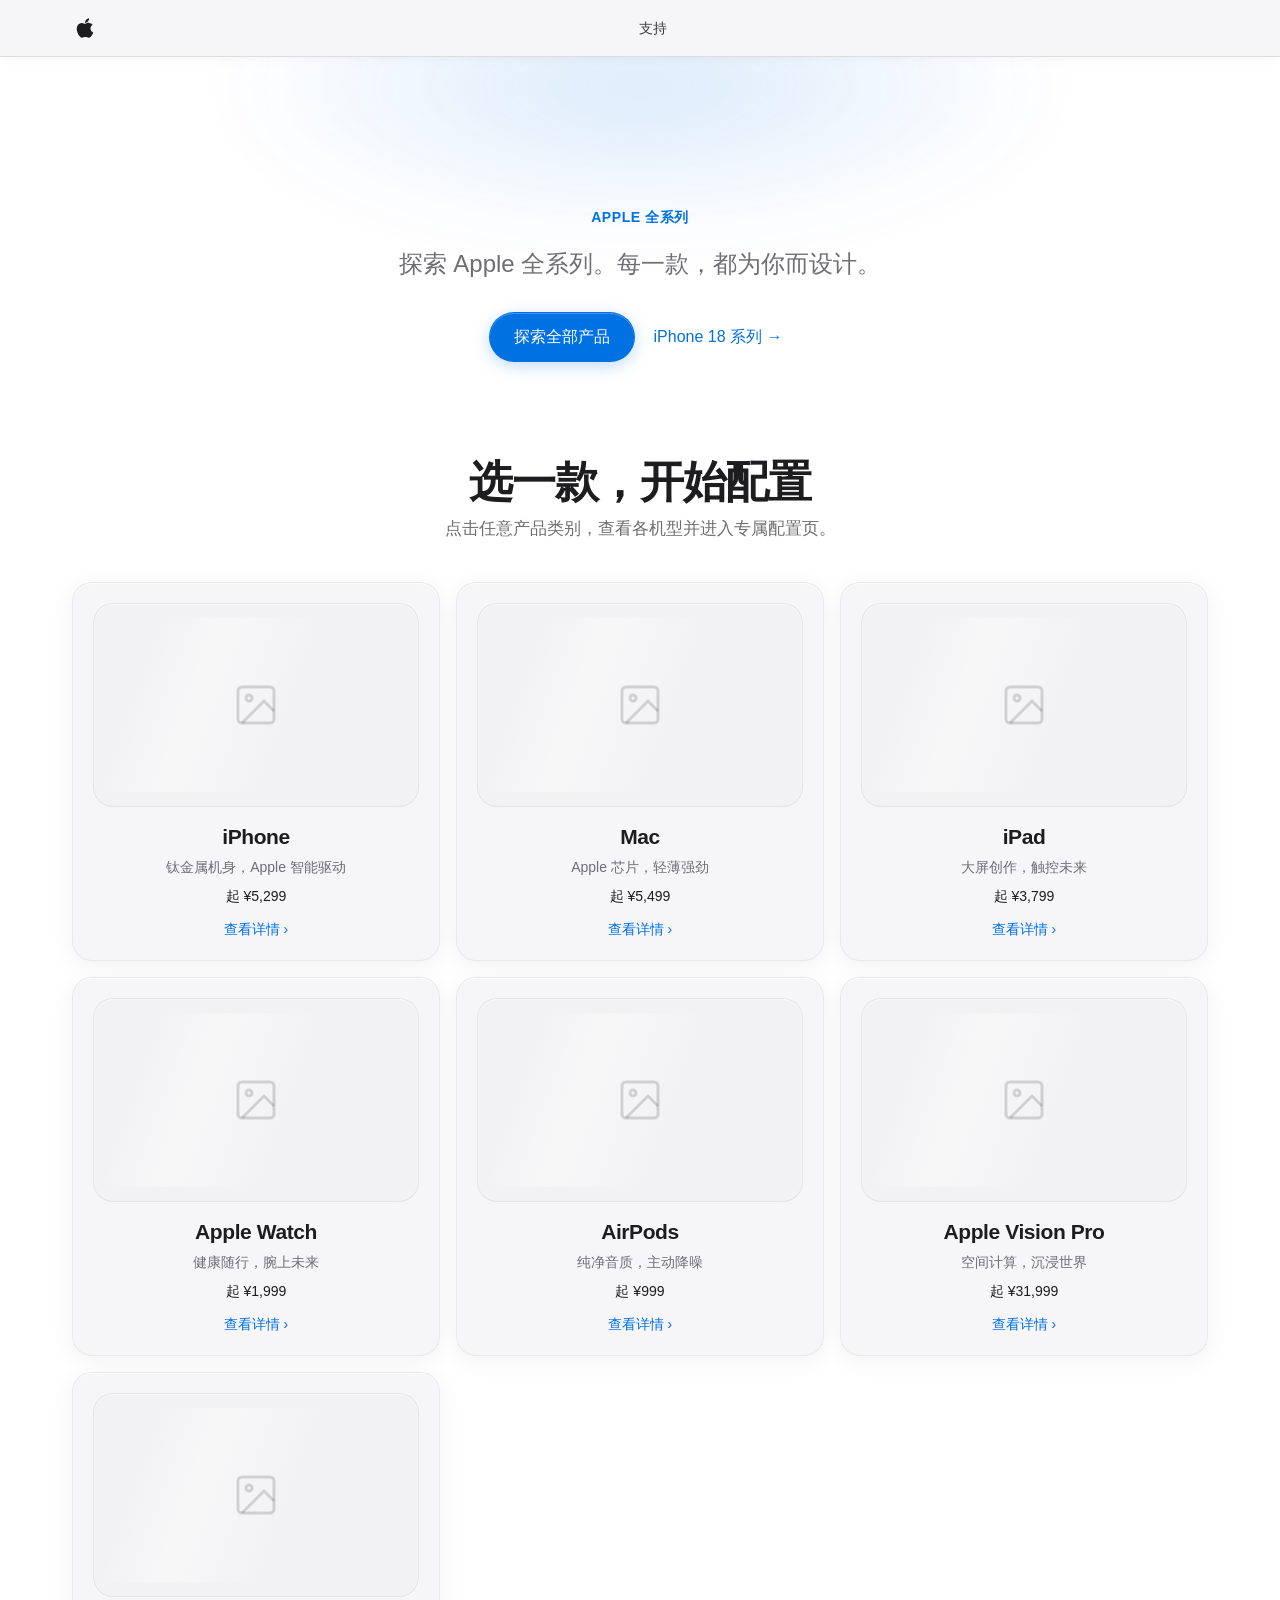
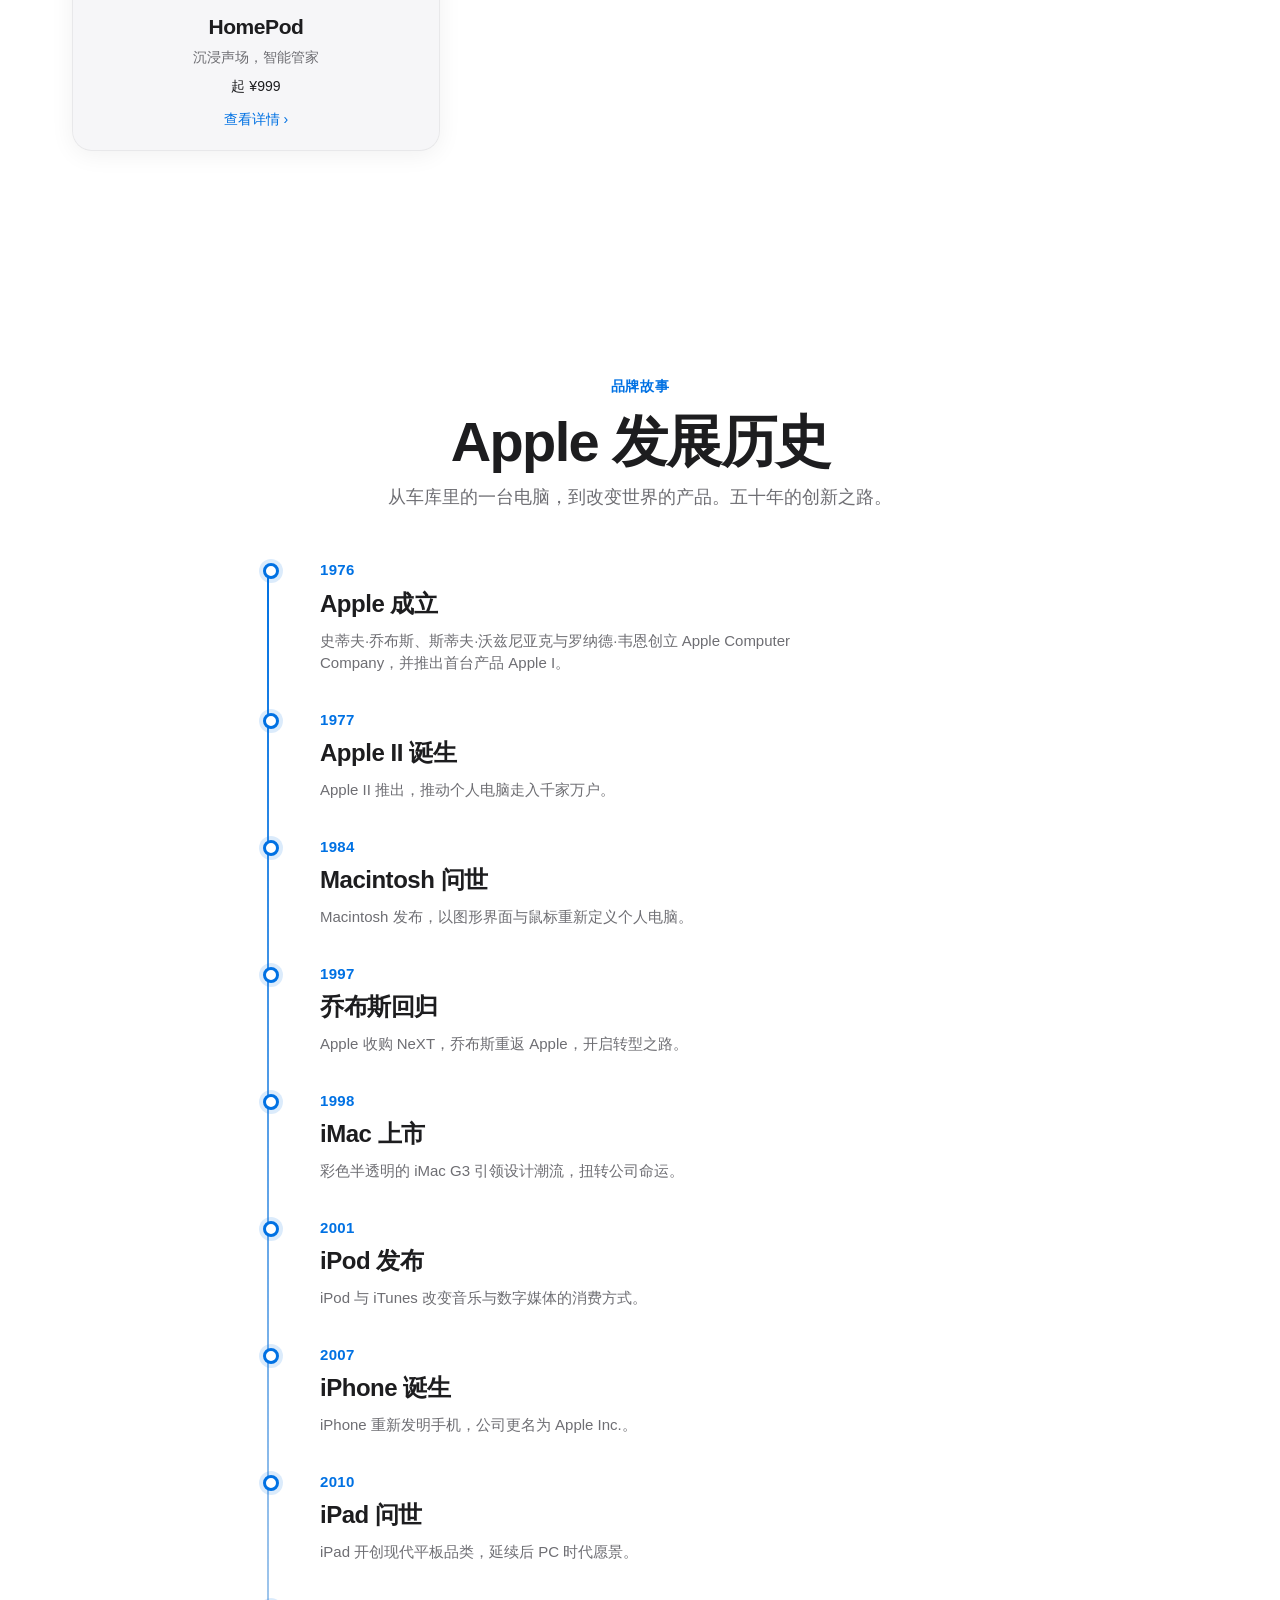
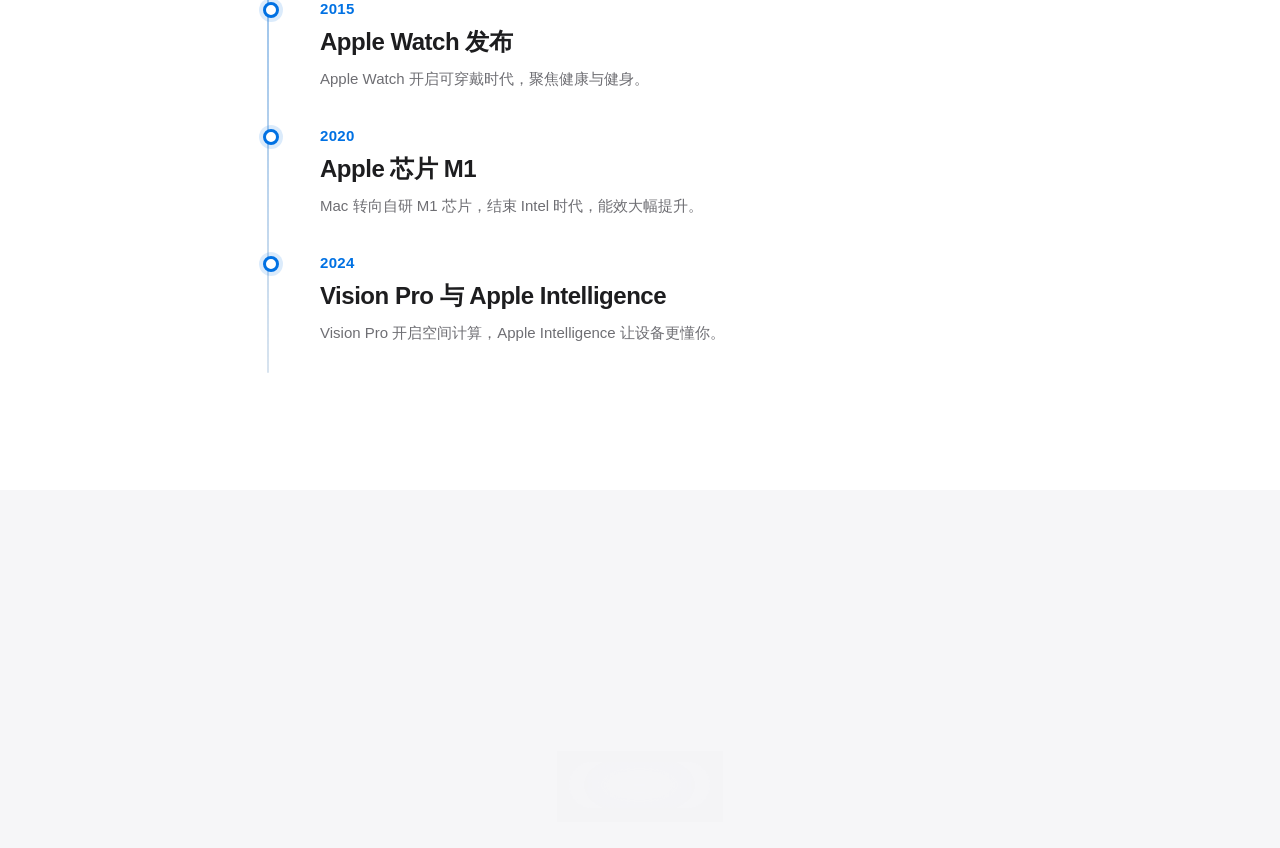
==== index.html @ e79a601a "Add files via upload" ====
<!DOCTYPE html>
<html lang="zh-CN">
<head>
<meta charset="UTF-8" />
<meta name="viewport" content="width=device-width, initial-scale=1.0, viewport-fit=cover" />
<title>Apple 全系列配置展示</title>
<meta name="description" content="Apple 全系列概念配置展示。非官方概念展示页,与 Apple Inc. 无关联。" />
<meta name="theme-color" content="#ffffff" />
<meta name="apple-mobile-web-app-capable" content="yes" />
<meta name="apple-mobile-web-app-status-bar-style" content="default" />
<meta http-equiv="X-UA-Compatible" content="IE=edge" />
<meta name="referrer" content="no-referrer" />
<link rel="icon" href="data:image/svg+xml,%3Csvg xmlns='http://www.w3.org/2000/svg' viewBox='0 0 24 24'%3E%3Cpath fill='%23000' d='M17.05 20.28c-.98.95-2.05.8-3.08.35-1.09-.46-2.09-.48-3.24 0-1.44.62-2.2.44-3.06-.35C2.79 15.25 3.51 7.59 9.05 7.31c1.35.07 2.29.74 3.08.8 1.18-.24 2.31-.93 3.57-.84 1.51.12 2.65.72 3.4 1.8-3.12 1.87-2.38 5.98.48 7.13-.57 1.5-1.31 2.99-2.54 4.09l.01-.01zM12.03 7.25c-.15-2.23 1.66-4.07 3.74-4.25.29 2.58-2.34 4.5-3.74 4.25z'/%3E%3C/svg%3E" />
<style>
:root{--color-bg:#ffffff;--color-surface:rgba(245,245,247,0.9);--color-surface-2:rgba(250,250,252,1);--color-border:rgba(0,0,0,0.08);--color-divider:rgba(0,0,0,0.06);--color-text:#1d1d1f;--color-text-muted:#6e6e73;--color-text-faint:#a1a1a6;--color-primary:#0071e3;--color-primary-hover:#0077ed;--color-accent-soft:rgba(0,113,227,0.1);--media-bg:rgba(242,242,244,1);--card-bg:rgba(245,245,247,0.85);--card-text:#1d1d1f;--card-text-muted:#6e6e73;--card-border:rgba(0,0,0,0.06);--shadow-sm:0 1px 3px rgba(0,0,0,0.05);--shadow-md:0 8px 32px rgba(0,0,0,0.08);--shadow-lg:0 24px 64px rgba(0,0,0,0.12);--radius-sm:0.5rem;--radius-md:0.875rem;--radius-lg:1.25rem;--radius-xl:1.75rem;--transition:220ms cubic-bezier(0.16,1,0.3,1);--ease-out:cubic-bezier(0.16,1,0.3,1);--glass-blur:blur(30px) saturate(200%);--glass-bg:rgba(245,245,247,0.85);--glass-bg-strong:rgba(240,240,243,0.95);--glass-border:rgba(0,0,0,0.06);--glass-border-dark:rgba(0,0,0,0.1);--glass-shadow:0 4px 24px rgba(0,0,0,0.06),inset 0 1px 0 rgba(255,255,255,0.8);--glass-shadow-hover:0 12px 40px rgba(0,0,0,0.1),inset 0 1px 0 rgba(255,255,255,0.9);}
*,*::before,*::after{box-sizing:border-box;margin:0;padding:0}
html{-webkit-text-size-adjust:none;text-size-adjust:none;-webkit-font-smoothing:antialiased;-moz-osx-font-smoothing:grayscale;scroll-behavior:smooth;scroll-padding-top:84px}
body{min-height:100dvh;line-height:1.5;font-family:-apple-system,BlinkMacSystemFont,'SF Pro Display','Inter','Segoe UI',sans-serif;font-size:17px;color:var(--color-text);background:#ffffff;-webkit-tap-highlight-color:transparent;overflow-x:hidden}
body::before{display:none !important}
body.home-bg::before{display:none !important}
main{position:relative;z-index:1}
img,svg{display:block;max-width:100%;height:auto}
button{cursor:pointer;background:none;border:none;font:inherit;color:inherit}
a{color:inherit;text-decoration:none;transition:color var(--transition)}
a:hover{color:var(--color-primary)}
h1,h2,h3,h4{text-wrap:balance;line-height:1.1;letter-spacing:-0.02em;font-weight:700}
p,li{text-wrap:pretty}
::selection{background:rgba(0,113,227,0.22)}
:focus-visible{outline:2px solid var(--color-primary);outline-offset:3px;border-radius:var(--radius-sm)}
.container{width:100%;max-width:1180px;margin-inline:auto;padding-inline:22px}
.section{padding-block:clamp(56px,9vw,112px)}
main{position:relative;min-height:60vh}
.header{position:sticky;top:0;z-index:100;background:var(--glass-bg);backdrop-filter:var(--glass-blur);-webkit-backdrop-filter:var(--glass-blur);border-bottom:1px solid var(--glass-border-dark);box-shadow:0 1px 12px rgba(0,0,0,0.04);transition:border-color var(--transition),background var(--transition),box-shadow var(--transition)}
.header--scrolled{border-bottom-color:var(--glass-border);box-shadow:0 4px 24px rgba(0,0,0,0.08)}
.header__inner{height:56px;display:flex;align-items:center;justify-content:space-between}
.brand{display:inline-flex;align-items:center;gap:9px;font-weight:700;font-size:20px;letter-spacing:-0.02em}
.brand__mark{width:26px;height:26px;color:var(--color-text);transition:transform .4s var(--ease-out)}
.brand:active .brand__mark{transform:scale(0.9)}
.nav{display:flex;align-items:center;gap:2px;flex-wrap:wrap}
.nav a{font-size:14px;padding:8px 14px;border-radius:980px;opacity:0.85;transition:background var(--transition),backdrop-filter var(--transition),box-shadow var(--transition),border-color var(--transition);border:1px solid transparent}
.nav a:hover{opacity:1;background:var(--glass-bg-strong);backdrop-filter:var(--glass-blur);-webkit-backdrop-filter:var(--glass-blur);border-color:var(--glass-border);box-shadow:0 2px 12px rgba(0,0,0,0.06)}
.header__tools{display:flex;align-items:center;gap:6px}
.icon-btn{width:38px;height:38px;border-radius:980px;display:inline-flex;align-items:center;justify-content:center;color:var(--color-text);background:var(--glass-bg);backdrop-filter:var(--glass-blur);-webkit-backdrop-filter:var(--glass-blur);border:1px solid var(--glass-border);box-shadow:0 2px 8px rgba(0,0,0,0.05),inset 0 1px 0 rgba(255,255,255,0.5);transition:background var(--transition),transform var(--transition),box-shadow var(--transition)}
.icon-btn:hover{background:var(--glass-bg-strong);transform:scale(1.06);box-shadow:0 4px 16px rgba(0,0,0,0.1),inset 0 1px 0 rgba(255,255,255,0.6)}
.hero{position:relative;text-align:center;padding-top:clamp(72px,13vw,150px);padding-bottom:clamp(56px,8vw,96px);overflow:hidden}
.hero__glow{position:absolute;inset:-20% 10% auto 10%;height:90%;pointer-events:none;z-index:0;background:radial-gradient(60% 60% at 50% 30%,color-mix(in srgb,var(--color-primary) 22%,transparent),transparent 70%);filter:blur(40px);opacity:0.7;animation:glowDrift 9s ease-in-out infinite alternate}
@keyframes glowDrift{from{transform:translateY(0) scale(1);opacity:.55}to{transform:translateY(4%) scale(1.06);opacity:.85}}
.hero>.container{position:relative;z-index:1}
.hero .eyebrow,.hero p,.hero__cta{opacity:0;transform:translateY(22px);animation:heroIn .9s var(--ease-out) forwards}
.hero .eyebrow{animation-delay:.05s}.hero p{animation-delay:.15s}.hero__cta{animation-delay:.3s}
@keyframes heroIn{to{opacity:1;transform:none}}
.eyebrow{font-size:14px;font-weight:600;color:var(--color-primary);letter-spacing:0.04em;text-transform:uppercase;margin-bottom:18px}
.hero p{font-size:clamp(19px,2.4vw,24px);color:var(--color-text-muted);max-width:620px;margin-inline:auto}
.hero__cta{margin-top:30px;display:flex;gap:10px;justify-content:center;flex-wrap:wrap}
.btn{display:inline-flex;align-items:center;justify-content:center;gap:8px;font-size:16px;font-weight:500;padding:12px 24px;border-radius:980px;transition:background var(--transition),transform var(--transition),color var(--transition),box-shadow var(--transition),backdrop-filter var(--transition);white-space:nowrap;border:1px solid transparent}
.btn--primary{background:var(--color-primary);color:#fff;box-shadow:0 4px 16px rgba(0,113,227,0.25),inset 0 1px 0 rgba(255,255,255,0.25);backdrop-filter:var(--glass-blur);-webkit-backdrop-filter:var(--glass-blur)}
.btn--primary:hover{background:var(--color-primary-hover);color:#fff;transform:translateY(-2px);box-shadow:0 10px 28px rgba(0,113,227,0.3),inset 0 1px 0 rgba(255,255,255,0.3)}
.btn--ghost{color:var(--color-primary);padding-left:8px;padding-right:8px;background:transparent}
.btn--ghost:hover{text-decoration:underline;background:var(--glass-bg);backdrop-filter:var(--glass-blur);-webkit-backdrop-filter:var(--glass-blur)}
.btn--block{width:100%}
.btn--lg{padding:15px 30px;font-size:17px}
.btn--chip{border:1px solid var(--glass-border);background:var(--glass-bg);backdrop-filter:var(--glass-blur);-webkit-backdrop-filter:var(--glass-blur);padding:11px 18px;border-radius:980px;font-size:15px;transition:var(--transition);box-shadow:0 2px 8px rgba(0,0,0,0.04),inset 0 1px 0 rgba(255,255,255,0.5)}
.btn--chip:hover{background:var(--glass-bg-strong);box-shadow:0 4px 16px rgba(0,0,0,0.08),inset 0 1px 0 rgba(255,255,255,0.6);transform:translateY(-1px)}
.btn--chip.selected{border-color:var(--color-primary);background:var(--color-accent-soft);color:var(--color-primary);box-shadow:0 0 0 1px var(--color-primary),0 4px 16px rgba(0,113,227,0.15),inset 0 1px 0 rgba(255,255,255,0.5)}
.grid{display:grid;grid-template-columns:repeat(3,1fr);gap:16px}
.card{position:relative;background:var(--glass-bg);backdrop-filter:var(--glass-blur);-webkit-backdrop-filter:var(--glass-blur);color:var(--card-text);border-radius:var(--radius-lg);padding:20px;display:flex;flex-direction:column;align-items:center;text-align:center;transition:transform var(--transition),box-shadow var(--transition),background var(--transition);overflow:hidden;min-height:340px;border:1px solid var(--glass-border);box-shadow:var(--glass-shadow)}
.card:hover{transform:translateY(-6px);box-shadow:var(--glass-shadow-hover);background:var(--glass-bg-strong)}
.card__media{width:100%;aspect-ratio:16/10;display:flex;align-items:center;justify-content:center;background:var(--media-bg);border-radius:var(--radius-lg);padding:14px;margin-bottom:6px;border:1px solid var(--glass-border);overflow:hidden;box-shadow:inset 0 1px 0 rgba(255,255,255,0.5)}
.card__media img{max-width:100%;max-height:100%;width:auto;height:auto;object-fit:contain;border-radius:inherit;transition:transform .5s var(--ease-out),opacity .4s ease}
.card:hover .card__media img{transform:scale(1.06)}
.card__name{font-size:21px;font-weight:700;margin-top:8px;letter-spacing:-0.02em}
.card__tag{font-size:14px;color:var(--card-text-muted);margin-top:5px;min-height:20px}
.card__price{font-size:14px;color:var(--color-text);margin-top:8px}
.card__cta{margin-top:12px;font-size:14px;color:var(--color-primary);font-weight:500;transition:gap var(--transition);display:inline-flex;align-items:center;gap:4px}
.card:hover .card__cta{gap:8px}
.section-head{text-align:center;margin-bottom:40px}
.section-head h2{font-size:clamp(28px,5vw,44px);font-weight:800;letter-spacing:-0.03em}
.section-head p{font-size:17px;color:var(--color-text-muted);margin-top:10px}
.banner{background:var(--glass-bg);backdrop-filter:var(--glass-blur);-webkit-backdrop-filter:var(--glass-blur);border:1px solid var(--glass-border);border-radius:var(--radius-xl);padding:clamp(28px,5vw,56px) 24px;text-align:center;margin-bottom:36px;box-shadow:var(--glass-shadow)}
.banner__media{aspect-ratio:16/7;display:flex;align-items:center;justify-content:center;margin-bottom:12px;border-radius:var(--radius-lg);overflow:hidden;padding:12px}
.banner__media img{max-width:100%;max-height:100%;width:auto;height:auto;object-fit:contain;border-radius:inherit}
.banner h2{font-size:clamp(32px,6vw,52px);margin-top:4px}
.banner p{color:var(--color-text-muted);margin-top:8px;font-size:18px}
.model-list{display:grid;grid-template-columns:1fr;gap:0}
.model-row{display:flex;align-items:center;justify-content:space-between;gap:16px;padding:22px 16px;border-top:1px solid var(--color-divider);transition:background var(--transition),padding-left var(--transition),box-shadow var(--transition),border-color var(--transition);width:100%;text-align:left;border-radius:var(--radius-lg);border:1px solid transparent;margin:4px 0}
.model-row:last-child{border-bottom:1px solid transparent}
.model-row:hover{background:var(--glass-bg-strong);backdrop-filter:var(--glass-blur);-webkit-backdrop-filter:var(--glass-blur);padding-left:24px;border-color:var(--glass-border);box-shadow:0 4px 20px rgba(0,0,0,0.06),inset 0 1px 0 rgba(255,255,255,0.5)}
.model-row__name{font-size:21px;font-weight:600}
.model-row__sub{font-size:14px;color:var(--color-text-muted);margin-top:4px}
.model-row__price{font-size:15px;color:var(--color-text-muted);white-space:nowrap}
.model-row__price b{color:var(--color-text);font-weight:600}
.model-row__arrow{color:var(--color-text-faint);transition:transform var(--transition),color var(--transition)}
.model-row:hover .model-row__arrow{transform:translateX(4px);color:var(--color-primary)}
.view{opacity:0;transform:translateY(18px);transition:opacity .5s var(--ease-out),transform .5s var(--ease-out);will-change:opacity,transform}
.view.active{opacity:1;transform:none}
.is-hidden{display:none !important}
.is-leaving{position:absolute;top:0;left:0;right:0;opacity:0;pointer-events:none}
.back-link{display:inline-flex;align-items:center;gap:6px;font-size:14px;font-weight:500;color:var(--color-text);background:var(--glass-bg);backdrop-filter:var(--glass-blur);-webkit-backdrop-filter:var(--glass-blur);padding:9px 16px 9px 12px;border-radius:980px;border:1px solid var(--glass-border);margin-bottom:28px;transition:gap var(--transition),background var(--transition),transform var(--transition),box-shadow var(--transition);box-shadow:0 2px 8px rgba(0,0,0,0.04),inset 0 1px 0 rgba(255,255,255,0.5)}
.back-link:hover{background:var(--glass-bg-strong);transform:translateX(-2px);gap:10px;box-shadow:0 4px 16px rgba(0,0,0,0.08),inset 0 1px 0 rgba(255,255,255,0.6)}
.detail__layout{display:grid;grid-template-columns:1.1fr 0.9fr;gap:40px;align-items:start}
.detail__media{position:sticky;top:84px;aspect-ratio:16/10;background:var(--media-bg);backdrop-filter:var(--glass-blur);-webkit-backdrop-filter:var(--glass-blur);border:1px solid var(--glass-border);border-radius:var(--radius-xl);padding:24px;display:flex;align-items:center;justify-content:center;box-shadow:var(--glass-shadow);transition:background .5s var(--ease-out),box-shadow var(--transition)}
.detail__media img{max-width:100%;max-height:100%;width:auto;height:auto;object-fit:contain;border-radius:inherit;transition:opacity .4s ease}
.detail__title{font-size:clamp(32px,6vw,52px);font-weight:800;letter-spacing:-0.03em}
.detail__tag{font-size:19px;color:var(--color-text-muted);margin-top:8px;margin-bottom:28px}
.config-group{margin-bottom:28px;opacity:0;transform:translateY(16px);animation:fadeUp .6s var(--ease-out) forwards}
.config-group:nth-child(1){animation-delay:.05s}.config-group:nth-child(2){animation-delay:.12s}.config-group:nth-child(3){animation-delay:.19s}.config-group:nth-child(4){animation-delay:.26s}.config-group:nth-child(5){animation-delay:.33s}.config-group:nth-child(6){animation-delay:.4s}.config-group:nth-child(7){animation-delay:.47s}
@keyframes fadeUp{to{opacity:1;transform:none}}
.config-group__label{font-size:13px;font-weight:600;color:var(--color-text-muted);text-transform:uppercase;letter-spacing:0.04em;margin-bottom:12px;display:inline-block;padding:5px 12px;background:var(--glass-bg);backdrop-filter:var(--glass-blur);-webkit-backdrop-filter:var(--glass-blur);border:1px solid var(--glass-border);border-radius:980px;box-shadow:0 1px 4px rgba(0,0,0,0.03),inset 0 1px 0 rgba(255,255,255,0.5)}
.option-row{display:flex;flex-direction:column;gap:10px}
.option{border:1px solid var(--glass-border);border-radius:var(--radius-lg);padding:14px 16px;display:flex;align-items:center;justify-content:space-between;gap:12px;transition:border-color var(--transition),background var(--transition),transform var(--transition),box-shadow var(--transition);background:var(--glass-bg);backdrop-filter:var(--glass-blur);-webkit-backdrop-filter:var(--glass-blur);text-align:left;width:100%;box-shadow:0 2px 8px rgba(0,0,0,0.03),inset 0 1px 0 rgba(255,255,255,0.5)}
.option:hover{border-color:var(--glass-border-dark);transform:translateX(2px);background:var(--glass-bg-strong);box-shadow:0 4px 16px rgba(0,0,0,0.06),inset 0 1px 0 rgba(255,255,255,0.6)}
.option.selected{border-color:var(--color-primary);box-shadow:0 0 0 1px var(--color-primary),0 4px 16px rgba(0,113,227,0.15),inset 0 1px 0 rgba(255,255,255,0.5);background:var(--color-accent-soft)}
.option__main{display:flex;flex-direction:column;gap:2px}
.option__name{font-size:16px;font-weight:600}
.option__sub{font-size:13px;color:var(--color-text-muted)}
.option__price{font-size:15px;font-weight:500;color:var(--color-text-muted);white-space:nowrap}
.swatch-row{display:flex;flex-wrap:wrap;gap:14px}
.swatch{display:flex;flex-direction:column;align-items:center;gap:8px;padding:8px;border-radius:var(--radius-md);transition:background var(--transition),box-shadow var(--transition)}
.swatch:hover{background:var(--glass-bg);backdrop-filter:var(--glass-blur);-webkit-backdrop-filter:var(--glass-blur)}
.swatch__dot{width:34px;height:34px;border-radius:50%;border:1px solid var(--glass-border-dark);box-shadow:0 2px 6px rgba(0,0,0,0.1),inset 0 1px 0 rgba(255,255,255,0.4);transition:transform var(--transition),box-shadow var(--transition)}
.swatch:hover .swatch__dot{transform:scale(1.1)}
.swatch.selected .swatch__dot{box-shadow:0 0 0 2px var(--media-bg),0 0 0 4px var(--color-primary),0 2px 8px rgba(0,0,0,0.15);transform:scale(1.05)}
.swatch__label{font-size:12px;color:var(--color-text-muted);max-width:72px;text-align:center}
.chip-row{display:flex;flex-wrap:wrap;gap:10px}
.chip{border:1px solid var(--glass-border);border-radius:980px;padding:9px 16px;font-size:14px;font-weight:500;transition:border-color var(--transition),background var(--transition),color var(--transition),transform var(--transition),box-shadow var(--transition);background:var(--glass-bg);backdrop-filter:var(--glass-blur);-webkit-backdrop-filter:var(--glass-blur);box-shadow:0 2px 8px rgba(0,0,0,0.03),inset 0 1px 0 rgba(255,255,255,0.5)}
.chip:hover{border-color:var(--glass-border-dark);transform:translateY(-1px);background:var(--glass-bg-strong);box-shadow:0 4px 14px rgba(0,0,0,0.07),inset 0 1px 0 rgba(255,255,255,0.6)}
.chip.selected{border-color:var(--color-primary);background:var(--color-accent-soft);color:var(--color-primary);box-shadow:0 0 0 1px var(--color-primary),0 4px 14px rgba(0,113,227,0.12),inset 0 1px 0 rgba(255,255,255,0.5)}
.summary{margin-top:8px;border-top:1px solid var(--color-divider);padding-top:24px;background:var(--glass-bg);backdrop-filter:var(--glass-blur);-webkit-backdrop-filter:var(--glass-blur);border:1px solid var(--glass-border);border-radius:var(--radius-lg);padding:20px;box-shadow:var(--glass-shadow)}
.summary__row{display:flex;justify-content:space-between;align-items:baseline;font-size:16px;margin-bottom:10px}
.summary__row span:first-child{color:var(--color-text-muted)}
.summary__total{display:flex;justify-content:space-between;align-items:baseline;font-size:22px;font-weight:700;margin-top:16px;padding-top:16px;border-top:1px solid var(--color-divider)}
.summary__total span.bump{animation:bump .5s var(--ease-out)}
@keyframes bump{0%{transform:scale(1)}30%{transform:scale(1.12);color:var(--color-primary)}100%{transform:scale(1)}}
.future-hero{text-align:center;margin-bottom:48px}
.future-hero h2{font-size:clamp(32px,6vw,56px);font-weight:800;letter-spacing:-0.03em}
.future-hero p{font-size:18px;color:var(--color-text-muted);margin-top:12px;max-width:640px;margin-inline:auto}
.future-gallery{display:grid;grid-template-columns:repeat(3,1fr);gap:16px;margin-bottom:56px}
.future-card{background:var(--glass-bg);backdrop-filter:var(--glass-blur);-webkit-backdrop-filter:var(--glass-blur);border:1px solid var(--glass-border);border-radius:var(--radius-lg);padding:18px;box-shadow:var(--glass-shadow);transition:transform var(--transition),box-shadow var(--transition),background var(--transition)}
.future-card:hover{transform:translateY(-4px);box-shadow:var(--glass-shadow-hover);background:var(--glass-bg-strong)}
.future-card__media{aspect-ratio:4/3;border-radius:var(--radius-lg);background:var(--media-bg);display:flex;align-items:center;justify-content:center;margin-bottom:14px;overflow:hidden;padding:12px;border:1px solid var(--glass-border);box-shadow:inset 0 1px 0 rgba(255,255,255,0.5)}
.future-card__media img{max-width:100%;max-height:100%;width:auto;height:auto;object-fit:contain;border-radius:inherit}
.future-card__title{font-size:18px;font-weight:600}
.future-card__desc{font-size:14px;color:var(--color-text-muted);margin-top:6px}
.tech-grid{display:grid;grid-template-columns:repeat(3,1fr);gap:20px}
.tech-card{background:var(--glass-bg);backdrop-filter:var(--glass-blur);-webkit-backdrop-filter:var(--glass-blur);border:1px solid var(--glass-border);border-radius:var(--radius-lg);padding:24px;box-shadow:var(--glass-shadow);cursor:pointer;transition:transform var(--transition),box-shadow var(--transition),background var(--transition)}
.tech-card:hover{transform:translateY(-4px);box-shadow:var(--glass-shadow-hover);background:var(--glass-bg-strong)}
.tech-card__media{aspect-ratio:16/9;border-radius:var(--radius-lg);background:var(--media-bg);margin-bottom:18px;display:flex;align-items:center;justify-content:center;overflow:hidden;padding:12px;border:1px solid var(--glass-border);box-shadow:inset 0 1px 0 rgba(255,255,255,0.5)}
.tech-card__media img{max-width:100%;max-height:100%;width:auto;height:auto;object-fit:contain;border-radius:inherit}
.tech-card h3{font-size:22px;font-weight:700;letter-spacing:-0.02em}
.tech-card p{font-size:15px;color:var(--color-text-muted);margin-top:10px;line-height:1.6}
.tech-card .more{margin-top:14px;font-size:14px;color:var(--color-primary)}
.future-note{text-align:center;font-size:13px;color:var(--color-text-faint);margin-top:36px}
.detail-wrap{max-width:820px;margin-inline:auto}
.detail-banner{aspect-ratio:16/7;margin-bottom:30px;border-radius:var(--radius-xl);background:var(--media-bg);backdrop-filter:var(--glass-blur);-webkit-backdrop-filter:var(--glass-blur);border:1px solid var(--glass-border);display:flex;align-items:center;justify-content:center;padding:20px;box-shadow:var(--glass-shadow)}
.detail-banner img{max-width:100%;max-height:100%;width:auto;height:auto;object-fit:contain;border-radius:inherit}
.detail-body h2{margin-bottom:14px;font-size:26px}
.detail-body p{line-height:1.7;margin-bottom:16px}
.detail-body ul{padding-left:22px;margin-bottom:24px}
.detail-body li{margin-bottom:8px;line-height:1.6}
.detail-source{margin-top:32px;padding:14px 18px;border:1px solid var(--glass-border);border-radius:var(--radius-md);font-size:13px;color:var(--color-text-muted);background:var(--glass-bg);backdrop-filter:var(--glass-blur);-webkit-backdrop-filter:var(--glass-blur);box-shadow:0 2px 8px rgba(0,0,0,0.03),inset 0 1px 0 rgba(255,255,255,0.5)}
.footer{border-top:1px solid var(--glass-border);padding-block:40px;color:var(--color-text-muted);font-size:13px;line-height:1.6;background:var(--glass-bg);backdrop-filter:var(--glass-blur);-webkit-backdrop-filter:var(--glass-blur)}
.footer__note{max-width:980px}
.footer__links{display:flex;gap:18px;margin-top:16px;flex-wrap:wrap}
.footer__links a{transition:color var(--transition),transform var(--transition)}
.footer__links a:hover{transform:translateY(-1px)}
.reveal{opacity:0;transform:translateY(28px);transition:opacity .8s var(--ease-out),transform .8s var(--ease-out)}
.reveal.in{opacity:1;transform:none}
.timeline{position:relative;max-width:760px;margin-inline:auto;padding-left:34px}
.timeline::before{content:'';position:absolute;left:7px;top:6px;bottom:6px;width:2px;background:linear-gradient(to bottom,var(--color-primary),color-mix(in srgb,var(--color-primary) 10%,var(--color-divider)));border-radius:2px}
.tl-item{position:relative;padding:0 0 34px 26px;opacity:0;transform:translateY(24px);transition:opacity .7s var(--ease-out),transform .7s var(--ease-out)}
.tl-item.in{opacity:1;transform:none}
.tl-item::before{content:'';position:absolute;left:-31px;top:4px;width:16px;height:16px;border-radius:50%;background:var(--color-bg);border:3px solid var(--color-primary);box-shadow:0 0 0 4px color-mix(in srgb,var(--color-primary) 14%,transparent)}
.tl-item__year{font-size:15px;font-weight:700;color:var(--color-primary);letter-spacing:0.02em}
.tl-item__title{font-size:24px;font-weight:700;margin-top:4px;letter-spacing:-0.02em}
.tl-item__desc{font-size:15px;color:var(--color-text-muted);margin-top:8px;max-width:60ch}
.timeline-head{text-align:center;margin-bottom:48px}
.timeline-head .eyebrow{margin-bottom:14px}
.timeline-head h2{font-size:clamp(32px,6vw,56px);font-weight:800;letter-spacing:-0.03em}
.timeline-head p{color:var(--color-text-muted);margin-top:12px;font-size:18px;max-width:560px;margin-inline:auto}
@media(max-width:1024px){.container{padding-inline:20px}.grid{grid-template-columns:repeat(2,1fr);gap:14px}.card{min-height:320px;padding:18px}.card__media{aspect-ratio:16/10;padding:12px}.future-gallery{grid-template-columns:repeat(2,1fr)}.tech-grid{grid-template-columns:repeat(2,1fr)}.detail__layout{gap:28px}.detail__media{padding:20px}.section{padding-block:clamp(48px,8vw,96px)}}
@media(max-width:880px){.detail__layout{grid-template-columns:1fr;gap:28px}.detail__media{position:static;aspect-ratio:16/9;max-height:340px}}
@media(max-width:720px){.future-gallery{grid-template-columns:1fr}.tech-grid{grid-template-columns:1fr}.banner__media{aspect-ratio:16/9}}
@media(max-width:560px){.container{padding-inline:16px}.grid{grid-template-columns:1fr;gap:14px}.card{min-height:300px;padding:16px}.card__media{aspect-ratio:16/9;padding:10px;min-height:160px}.card__name{font-size:19px}.card__tag{font-size:13px}.hero{padding-top:60px;padding-bottom:48px}.hero p{font-size:17px}.btn{padding:10px 20px;font-size:15px}.btn--lg{padding:12px 24px;font-size:16px}.section-head h2{font-size:clamp(24px,6vw,36px)}.detail__title{font-size:clamp(28px,8vw,40px)}.detail__media{aspect-ratio:16/9;padding:16px;min-height:220px}.model-row{padding:18px 8px}.model-row__name{font-size:18px}.timeline{padding-left:28px}.tl-item__title{font-size:20px}.banner{padding:24px 16px}.banner h2{font-size:clamp(28px,7vw,40px)}.nav{display:none}.future-card__media{aspect-ratio:16/10}.tech-card__media{aspect-ratio:16/9}.detail-banner{aspect-ratio:16/9;padding:14px}}
@media(max-width:390px){.brand{font-size:17px}.icon-btn{width:34px;height:34px}.hero__cta{flex-direction:column;align-items:stretch}.chip-row{gap:8px}.chip{padding:8px 12px;font-size:13px}.card__media{min-height:140px}.detail__media{min-height:180px;padding:12px}.option{padding:12px 14px}.option__name{font-size:15px}}
.leadership-hero{text-align:center;margin-bottom:48px}
.leadership-hero h2{font-size:clamp(32px,6vw,56px);font-weight:800;letter-spacing:-0.03em}
.leadership-hero p{font-size:18px;color:var(--color-text-muted);margin-top:12px;max-width:640px;margin-inline:auto}
.leadership-section{margin-bottom:56px}
.leadership-section h3{font-size:clamp(24px,4vw,36px);font-weight:700;letter-spacing:-0.02em;margin-bottom:8px}
.leadership-section .section-sub{font-size:15px;color:var(--color-text-muted);margin-bottom:28px}
.leader-grid{display:grid;grid-template-columns:repeat(3,1fr);gap:20px}
.leader-card{background:var(--glass-bg);backdrop-filter:var(--glass-blur);-webkit-backdrop-filter:var(--glass-blur);border:1px solid var(--glass-border);border-radius:var(--radius-lg);padding:24px;box-shadow:var(--glass-shadow);transition:transform var(--transition),box-shadow var(--transition),background var(--transition)}
.leader-card:hover{transform:translateY(-4px);box-shadow:var(--glass-shadow-hover);background:var(--glass-bg-strong)}
.leader-card__photo{width:100%;aspect-ratio:1;border-radius:50%;overflow:hidden;margin-bottom:18px;background:var(--media-bg);display:flex;align-items:center;justify-content:center;border:1px solid var(--glass-border);box-shadow:0 4px 16px rgba(0,0,0,0.08),inset 0 1px 0 rgba(255,255,255,0.5)}
.leader-card__photo img{width:100%;height:100%;object-fit:cover}
.leader-card__name{font-size:20px;font-weight:700;letter-spacing:-0.02em}
.leader-card__title{font-size:14px;color:var(--color-primary);font-weight:600;margin-top:4px;line-height:1.4}
.leader-card__bio{font-size:13px;color:var(--color-text-muted);margin-top:12px;line-height:1.6;max-height:52px;overflow:hidden;position:relative}
.leader-card__bio::after{content:'';position:absolute;bottom:0;left:0;right:0;height:24px;background:linear-gradient(to bottom,transparent,var(--glass-bg))}
.leader-card.expanded .leader-card__bio{max-height:none}
.leader-card.expanded .leader-card__bio::after{display:none}
.leader-card__toggle{margin-top:10px;font-size:13px;color:var(--color-primary);font-weight:500;cursor:pointer;background:var(--glass-bg);backdrop-filter:var(--glass-blur);-webkit-backdrop-filter:var(--glass-blur);border:1px solid var(--glass-border);border-radius:980px;padding:6px 14px;transition:background var(--transition),box-shadow var(--transition),transform var(--transition)}
.leader-card__toggle:hover{background:var(--glass-bg-strong);box-shadow:0 2px 8px rgba(0,0,0,0.06);transform:translateY(-1px)}
.footer-leadership-btn{text-align:center;margin-top:28px;padding-top:24px;border-top:1px solid var(--color-divider)}
.footer-leadership-btn a{display:inline-flex;align-items:center;gap:6px;font-size:15px;font-weight:600;color:var(--color-primary);padding:10px 22px;border-radius:980px;background:var(--glass-bg);backdrop-filter:var(--glass-blur);-webkit-backdrop-filter:var(--glass-blur);border:1px solid var(--glass-border);box-shadow:0 2px 8px rgba(0,0,0,0.04),inset 0 1px 0 rgba(255,255,255,0.5);transition:background var(--transition),transform var(--transition),box-shadow var(--transition)}
.footer-leadership-btn a:hover{background:var(--glass-bg-strong);transform:translateY(-1px);box-shadow:0 4px 16px rgba(0,0,0,0.08),inset 0 1px 0 rgba(255,255,255,0.6)}
@media(max-width:1024px){.leader-grid{grid-template-columns:repeat(2,1fr);gap:16px}}
@media(max-width:560px){.leader-grid{grid-template-columns:1fr;gap:14px}.leader-card{padding:20px}.leader-card__photo{max-width:140px;margin-inline:auto}.leader-card__name{text-align:center}.leader-card__title{text-align:center}}
.btn,.btn--chip,.chip,.option,.swatch,.card,.model-row,.tech-card,.future-card,.leader-card,.back-link,.nav a,.leader-card__toggle{position:relative;overflow:hidden}
.btn::after,.btn--chip::after,.chip::after,.option::after,.model-row::after,.back-link::after{content:"";position:absolute;inset:0;background:radial-gradient(circle at var(--ripple-x,50%) var(--ripple-y,50%),rgba(255,255,255,0.5) 0%,transparent 60%);opacity:0;transform:scale(0);transition:transform .5s ease-out,opacity .5s ease-out;pointer-events:none}
.btn:active::after,.btn--chip:active::after,.chip:active::after,.option:active::after,.model-row:active::after,.back-link:active::after{opacity:1;transform:scale(2.5);transition:0s}
.card__media img,.detail__media img,.future-card__media img,.tech-card__media img,.banner__media img,.detail-banner img{transition:opacity .4s ease,transform .5s var(--ease-out)}
.card__media img.loading,.detail__media img.loading{opacity:0}
.img-placeholder{display:flex;align-items:center;justify-content:center;width:100%;height:100%;background:linear-gradient(110deg,var(--media-bg) 8%,rgba(255,255,255,0.4) 18%,var(--media-bg) 33%);background-size:200% 100%;animation:shimmer 1.4s infinite}
@keyframes shimmer{0%{background-position:200% 0}100%{background-position:-200% 0}}
.view{will-change:opacity,transform}
.card,.tech-card,.future-card,.leader-card{will-change:transform}
@media(prefers-reduced-motion:reduce){*,*::before,*::after{animation-duration:.01ms !important;animation-iteration-count:1 !important;transition-duration:.01ms !important}.hero__glow{animation:none}}
@supports not (backdrop-filter:blur(10px)){.card,.header,.banner,.tech-card,.future-card,.leader-card,.option,.chip,.btn--chip,.back-link,.detail__media,.summary,.detail-source,.footer,.config-group__label,.swatch,.leader-card__toggle,.footer-leadership-btn a,.icon-btn,.nav a:hover{background:rgba(245,245,247,0.95) !important}}
</style>
</head>
<body>
<header class="header" id="header">
  <div class="container header__inner">
    <a class="brand" href="#" data-go="home" aria-label="Apple">
      <svg class="brand__mark" viewBox="0 0 24 24" fill="currentColor" aria-hidden="true"><path d="M17.05 20.28c-.98.95-2.05.8-3.08.35-1.09-.46-2.09-.48-3.24 0-1.44.62-2.2.44-3.06-.35C2.79 15.25 3.51 7.59 9.05 7.31c1.35.07 2.29.74 3.08.8 1.18-.24 2.31-.93 3.57-.84 1.51.12 2.65.72 3.4 1.8-3.12 1.87-2.38 5.98.48 7.13-.57 1.5-1.31 2.99-2.54 4.09l.01-.01zM12.03 7.25c-.15-2.23 1.66-4.07 3.74-4.25.29 2.58-2.34 4.5-3.74 4.25z"/></svg>
    </a>
    <nav class="nav"><a href="https://support.apple.com/" target="_blank" rel="noopener">支持</a></nav>
    <div class="header__tools"></div>
  </div>
</header>
<main>
  <section class="view active" id="view-home">
    <div class="hero">
      <div class="hero__glow"></div>
      <div class="container">
        <div class="eyebrow">Apple 全系列</div>
        <p>探索 Apple 全系列。每一款，都为你而设计。</p>
        <div class="hero__cta">
          <a class="btn btn--primary" href="#products">探索全部产品</a>
          <a class="btn btn--ghost" href="#" data-go="future">iPhone 18 系列 →</a>
        </div>
      </div>
    </div>
    <div id="products" class="container section" style="padding-top:0">
      <div class="section-head reveal"><h2>选一款，开始配置</h2><p>点击任意产品类别，查看各机型并进入专属配置页。</p></div>
      <div class="grid" id="cat-grid"></div>
    </div>
    <section class="section" id="history" style="background:transparent;">
      <div class="container">
        <div class="timeline-head reveal">
          <div class="eyebrow">品牌故事</div>
          <h2>Apple 发展历史</h2>
          <p>从车库里的一台电脑，到改变世界的产品。五十年的创新之路。</p>
        </div>
        <div class="timeline" id="timeline"></div>
      </div>
    </section>
  </section>
  <section class="view is-hidden" id="view-category">
    <div class="container" style="padding-top:36px;padding-bottom:80px;">
      <button class="back-link" id="cat-back"><svg width="18" height="18" viewBox="0 0 24 24" fill="none" stroke="currentColor" stroke-width="2.2" stroke-linecap="round" stroke-linejoin="round"><path d="M15 18l-6-6 6-6"/></svg><span>返回产品</span></button>
      <div class="banner" id="cat-banner"></div>
      <div class="model-list" id="model-list"></div>
    </div>
  </section>
  <section class="view is-hidden" id="view-model">
    <div class="container" style="padding-top:36px;padding-bottom:80px;">
      <button class="back-link" id="model-back"><svg width="18" height="18" viewBox="0 0 24 24" fill="none" stroke="currentColor" stroke-width="2.2" stroke-linecap="round" stroke-linejoin="round"><path d="M15 18l-6-6 6-6"/></svg><span>返回机型</span></button>
      <div class="detail__layout">
        <div class="detail__media" id="model-media"><img id="model-img" src="" alt=""/></div>
        <div id="model-config"></div>
      </div>
    </div>
  </section>
  <section class="view is-hidden" id="view-future">
    <div class="container" style="padding-top:36px;padding-bottom:80px;">
      <button class="back-link" id="future-back"><svg width="18" height="18" viewBox="0 0 24 24" fill="none" stroke="currentColor" stroke-width="2.2" stroke-linecap="round" stroke-linejoin="round"><path d="M15 18l-6-6 6-6"/></svg><span>返回首页</span></button>
      <div class="future-hero reveal">
        <div class="eyebrow">现已发布</div>
        <h2>iPhone 18 系列</h2>
        <p>新一代 iPhone 与 Apple Watch、AirPods 已全部上市。信息来自 Apple 中国官网。</p>
      </div>
      <div class="section-head reveal"><h2>iPhone 18 系列</h2><p>2026 年 9 月正式发布 · 全部机型已上线产品清单</p></div>
      <div class="future-gallery">
        <div class="future-card reveal">
          <div class="future-card__media"><img src="https://www.apple.com/v/iphone-18-pro/a/images/meta/iphone-18-pro_overview__bl9no3txkonm_og.png" alt="iPhone 18 Pro" loading="lazy" referrerpolicy="no-referrer"/></div>
          <div class="future-card__title">iPhone 18 Pro / Pro Max</div>
          <div class="future-card__desc">2nm A20 Pro 芯片 · 4800 万 Pro 级三摄 · 主摄可变光圈 ƒ/1.48–ƒ/4.0 · 9 月 18 日发售</div>
        </div>
        <div class="future-card reveal">
          <div class="future-card__media"><img src="https://www.apple.com.cn/iphone-duo/images/meta/iphone-duo_overview__bmsaaq50eyaa_og.webp" alt="iPhone Duo" loading="lazy" referrerpolicy="no-referrer"/></div>
          <div class="future-card__title">iPhone Duo</div>
          <div class="future-card__desc">苹果首款折叠屏 · 7.6 英寸内屏 + 5.4 英寸外屏 · A20 Pro · 10 月 23 日发售</div>
        </div>
        <div class="future-card reveal">
          <div class="future-card__media"><img src="https://www.apple.com/v/iphone-air/h/images/meta/iphone-air_overview__dwhg6l117yqa_og.png" alt="iPhone Air" loading="lazy" referrerpolicy="no-referrer"/></div>
          <div class="future-card__title">iPhone Air</div>
          <div class="future-card__desc">超轻超薄 · A19 Pro 芯片 · 钛金属边框 · 6.5 英寸超视网膜 XDR 显示屏 · 现已发售</div>
        </div>
      </div>
      <div class="section-head reveal"><h2>三大核心技术</h2><p>来自 Apple WWDC 2026 官方发布</p></div>
      <div class="tech-grid">
        <div class="tech-card reveal" data-go="detail-ai">
          <div class="tech-card__media"><img src="https://www.apple.com/v/apple-intelligence/h/images/meta/apple_intelligence__bj33bjkp28k2_og.png?202608202102" alt="Apple Intelligence" loading="lazy" referrerpolicy="no-referrer"/></div>
          <h3>Apple Intelligence</h3>
          <p>The next generation of Apple Intelligence powers helpful features across the system.</p>
          <div class="more">了解更多 →</div>
        </div>
        <div class="tech-card reveal" data-go="detail-siri">
          <div class="tech-card__media"><img src="https://www.apple.com/v/apple-intelligence/h/images/meta/apple_intelligence__bj33bjkp28k2_og.png?202608202102" alt="Siri AI" loading="lazy" referrerpolicy="no-referrer"/></div>
          <h3>Siri AI</h3>
          <p>Siri AI is an entirely new version of Siri, powered by Apple Intelligence.</p>
          <div class="more">了解更多 →</div>
        </div>
        <div class="tech-card reveal" data-go="detail-ios27">
          <div class="tech-card__media"><img src="https://aka.doubaocdn.com/s/Vc50MQSWhU" alt="iOS 27" loading="lazy" referrerpolicy="no-referrer"/></div>
          <h3>iOS 27</h3>
          <p>iOS 27 brings all-new Siri AI, AI-powered photo editing and more.</p>
          <div class="more">了解更多 →</div>
        </div>
      </div>
      <p class="future-note">* iPhone 18 系列、Apple Watch Series 12 / Ultra 4、AirPods 5 信息与价格来自 Apple 中国官网（2026 年 9 月 10 日核对）。Apple Intelligence、Siri AI、iOS 27 内容来自 Apple 美国官网 Newsroom 官方新闻稿。</p>
    </div>
  </section>
  <section class="view is-hidden" id="detail-ai">
    <div class="container detail-wrap" style="padding-top:36px;padding-bottom:80px;">
      <button class="back-link detail-back"><svg width="18" height="18" viewBox="0 0 24 24" fill="none" stroke="currentColor" stroke-width="2.2" stroke-linecap="round" stroke-linejoin="round"><path d="M15 18l-6-6 6-6"/></svg><span>返回 iPhone 18 系列</span></button>
      <div class="detail-banner"><img src="https://www.apple.com/v/apple-intelligence/h/images/meta/apple_intelligence__bj33bjkp28k2_og.png?202608202102" alt="Apple Intelligence" referrerpolicy="no-referrer"></div>
      <div class="detail-body">
        <h2>Apple Intelligence</h2>
        <p>The next generation of Apple Intelligence powers helpful features across the system, simplifying the things users do every day. It integrates the latest Apple Foundation Models deep into Apple's platforms and is uniquely designed to protect users' privacy, with on-device processing and Private Cloud Compute.</p>
        <ul><li>On-device AI processing protects user privacy</li><li>Private Cloud Compute for complex AI workloads</li><li>Deep system-level integration across iPhone, iPad, Mac</li><li>Personal context understanding across apps</li></ul>
        <a class="btn btn--primary" target="_blank" href="https://www.apple.com/apple-intelligence/">访问 Apple 美国官网</a>
        <div class="detail-source">来源：Apple Newsroom WWDC 2026 官方发布</div>
      </div>
    </div>
  </section>
  <section class="view is-hidden" id="detail-siri">
    <div class="container detail-wrap" style="padding-top:36px;padding-bottom:80px;">
      <button class="back-link detail-back"><svg width="18" height="18" viewBox="0 0 24 24" fill="none" stroke="currentColor" stroke-width="2.2" stroke-linecap="round" stroke-linejoin="round"><path d="M15 18l-6-6 6-6"/></svg><span>返回 iPhone 18 系列</span></button>
      <div class="detail-banner"><img src="https://www.apple.com/v/apple-intelligence/h/images/meta/apple_intelligence__bj33bjkp28k2_og.png?202608202102" alt="Siri AI" referrerpolicy="no-referrer"></div>
      <div class="detail-body">
        <h2>Siri AI</h2>
        <p>Siri AI is an entirely new version of Siri, powered by Apple Intelligence. A profoundly more capable and conversational assistant with personal context understanding, broad world knowledge, and on-screen awareness. It can help users find what they need across messages, emails, photos, and more, with a new dedicated app to revisit conversations.</p>
        <ul><li>Understand screen context and personal conversation history</li><li>Search across messages, photos, emails and calendar</li><li>New dedicated Siri AI application for conversation history</li><li>More conversational and natural language interaction</li></ul>
        <a class="btn btn--primary" target="_blank" href="https://www.apple.com/siri/">访问 Apple 美国官网</a>
        <div class="detail-source">来源：Apple Newsroom WWDC 2026 官方发布</div>
      </div>
    </div>
  </section>
  <section class="view is-hidden" id="detail-ios27">
    <div class="container detail-wrap" style="padding-top:36px;padding-bottom:80px;">
      <button class="back-link detail-back"><svg width="18" height="18" viewBox="0 0 24 24" fill="none" stroke="currentColor" stroke-width="2.2" stroke-linecap="round" stroke-linejoin="round"><path d="M15 18l-6-6 6-6"/></svg><span>返回 iPhone 18 系列</span></button>
      <div class="detail-banner"><img src="https://aka.doubaocdn.com/s/Vc50MQSWhU" alt="iOS 27" referrerpolicy="no-referrer"></div>
      <div class="detail-body">
        <h2>iOS 27</h2>
        <p>iOS 27 brings all-new Siri AI, AI-powered photo editing with Spatial Reframing and upgraded Clean Up, Siri mode in Camera, intuitive child safety features, and system-wide performance improvements. Coming this autumn.</p>
        <ul><li>Built-in Siri AI assistant across whole system</li><li>AI photo editing: Spatial Reframing and Clean-Up</li><li>Camera Siri mode, new child safety protection tools</li><li>Optimized system performance and power efficiency</li></ul>
        <a class="btn btn--primary" target="_blank" href="https://www.apple.com/ios/ios-27/">访问 Apple 美国官网</a>
        <div class="detail-source">来源：Apple US official iOS preview page</div>
      </div>
    </div>
  </section>
  <section class="view is-hidden" id="view-leadership">
    <div class="container" style="padding-top:36px;padding-bottom:80px;">
      <button class="back-link" id="leadership-back"><svg width="18" height="18" viewBox="0 0 24 24" fill="none" stroke="currentColor" stroke-width="2.2" stroke-linecap="round" stroke-linejoin="round"><path d="M15 18l-6-6 6-6"/></svg><span>返回首页</span></button>
      <div class="leadership-hero reveal">
        <div class="eyebrow">Apple Leadership</div>
        <h2>Apple 高层</h2>
        <p>Apple 管理层与董事会成员。信息来自 Apple 官网，截至 2026 年 9 月。</p>
      </div>
      <div class="leadership-section reveal">
        <h3>管理层</h3>
        <p class="section-sub">Executive Team · 负责 Apple 日常运营与战略决策</p>
        <div class="leader-grid" id="exec-team-grid"></div>
      </div>
      <div class="leadership-section reveal">
        <h3>董事会</h3>
        <p class="section-sub">Board of Directors · 监督公司治理与长期发展</p>
        <div class="leader-grid" id="board-grid"></div>
      </div>
    </div>
  </section>
</main>
<footer class="footer">
  <div class="container">
    <p class="footer__note">本页面为非官方概念展示页，与 Apple Inc. 无任何关联。产品图片来自 apple.com 官方公开图片并直接外链展示，产品名称与商标版权归 Apple Inc. 所有。价格为 Apple 中国官网 2026 年 9 月 10 日核对的官方起售价（含 iPhone 18 系列）。</p>
    <div class="footer__links">
      <a href="https://www.apple.com/iphone/" target="_blank" rel="noopener">iPhone</a>
      <a href="https://www.apple.com/mac/" target="_blank" rel="noopener">Mac</a>
      <a href="https://www.apple.com/ipad/" target="_blank" rel="noopener">iPad</a>
      <a href="https://www.apple.com/watch/" target="_blank" rel="noopener">Apple Watch</a>
      <a href="https://www.apple.com/airpods/" target="_blank" rel="noopener">AirPods</a>
      <a href="https://www.apple.com/apple-vision-pro/" target="_blank" rel="noopener">Vision Pro</a>
      <a href="https://www.apple.com/homepod/" target="_blank" rel="noopener">HomePod</a>
    </div>
    <div class="footer__links">
      <a href="https://support.apple.com/" target="_blank" rel="noopener">官方支持</a>
      <a href="https://support.apple.com/contact" target="_blank" rel="noopener">联系 Apple</a>
      <a href="https://www.apple.com/app-store/" target="_blank" rel="noopener">App Store</a>
      <a href="https://support.apple.com/repair" target="_blank" rel="noopener">维修服务</a>
      <a href="https://locate.apple.com/" target="_blank" rel="noopener">查找零售店</a>
      <a href="https://www.apple.com/legal/warranty/" target="_blank" rel="noopener">保修条款</a>
    </div>
    <p style="margin-top:14px">© 2026 Apple Concept. 保留所有权利。</p>
    <p style="margin-top:8px;font-size:12px;color:var(--color-text-faint);text-align:center">由 Leo 编写代码</p>
    <div class="footer-leadership-btn"><a href="#" data-go="leadership">Apple 高层 →</a></div>
  </div>
</footer>
<script>
const IMG={iphone:'https://www.apple.com/v/iphone/home/cj/images/meta/iphone__bh930eyjnj0i_og.png',mac:'https://www.apple.com/assets-www/en_WW/mac/05_og/mac_og_9c1c26340.png',ipad:'https://www.apple.com/assets-www/en_WW/ipad/og/ipad_og_fc131c68c.png',watch:'https://www.apple.com/assets-www/en_WW/watch/og/watch_og_1ff2ee953.png',airpods:'https://www.apple.com/v/airpods/ae/images/meta/airpods__dh7xkbort402_og.png',vision:'https://www.apple.com/v/apple-vision-pro/k/images/meta/apple-vision-pro-us__f28gp8ey4vam_og.png',homepod:'https://www.apple.com/v/homepod/p/images/meta/og__f1gjn2qr476u_overview.png'};
const C_IPHONE_PRO=[{zh:'黑色',en:'Black',hex:'#1d1d1f'},{zh:'银色',en:'Silver',hex:'#e0e0e0'},{zh:'冰川蓝色',en:'Glacier Blue',hex:'#b8d4e8'},{zh:'勃艮第酒红色',en:'Burgundy',hex:'#7a2e38'}];
const C_IPHONE_AIR=[{zh:'天蓝色',en:'Cerulean',hex:'#7aa7c8'},{zh:'浅金色',en:'Blush Gold',hex:'#e8d8c8'},{zh:'云白色',en:'Starlight',hex:'#f0ebe4'},{zh:'深空黑色',en:'Midnight',hex:'#1d1d1f'}];
const C_IPHONE_DUO=[{zh:'星光白色',en:'Starlight White',hex:'#f0ebe4'},{zh:'夜空色',en:'Midnight',hex:'#1b2838'}];
const C_IPHONE_16=[{zh:'群青色',en:'Ultramarine',hex:'#5868c4'},{zh:'深青色',en:'Teal',hex:'#2e6e6e'},{zh:'粉色',en:'Pink',hex:'#f0b8c0'},{zh:'白色',en:'White',hex:'#f5f5f7'},{zh:'黑色',en:'Black',hex:'#1d1d1f'}];
const C_IPHONE_17=[{zh:'薰衣草紫色',en:'Lavender',hex:'#c8b8d8'},{zh:'鼠尾草绿色',en:'Sage Green',hex:'#a8b8a0'},{zh:'青雾蓝色',en:'Mist Blue',hex:'#9fb4c8'},{zh:'白色',en:'White',hex:'#f5f5f7'},{zh:'黑色',en:'Black',hex:'#1d1d1f'}];
const C_IPHONE_17E=[{zh:'浅粉色',en:'Pink',hex:'#f0d8dc'},{zh:'白色',en:'White',hex:'#f5f5f7'},{zh:'黑色',en:'Black',hex:'#1d1d1f'}];
const MAC_AIR_COLORS=[{zh:'天蓝色',en:'Sky Blue',hex:'#9ec3d8'},{zh:'银色',en:'Silver',hex:'#e0e0e0'},{zh:'星光色',en:'Starlight',hex:'#f0ebe4'},{zh:'午夜色',en:'Midnight',hex:'#2a3a4a'}];
const MAC_PRO_COLORS=[{zh:'深空黑色',en:'Space Black',hex:'#1d1d1f'},{zh:'银色',en:'Silver',hex:'#e0e0e0'}];
const MACBOOK_NEO_COLORS=[{zh:'银色',en:'Silver',hex:'#e0e0e0'},{zh:'桃粉色',en:'Peach Pink',hex:'#f0c8c0'},{zh:'柑橘黄色',en:'Citrus Yellow',hex:'#f0d878'},{zh:'靛蓝色',en:'Indigo',hex:'#5a6aa0'}];
const IMAC_COLORS=[{zh:'银色',en:'Silver',hex:'#d8d8d8'},{zh:'蓝色',en:'Blue',hex:'#9ec3d8'},{zh:'粉色',en:'Pink',hex:'#e0b8c0'},{zh:'绿色',en:'Green',hex:'#c8d8b8'}];
const IPAD_COLORS=[{zh:'蓝色',en:'Blue',hex:'#5b7a9a'},{zh:'粉色',en:'Pink',hex:'#d8a8b0'},{zh:'黄色',en:'Yellow',hex:'#e8d878'},{zh:'银色',en:'Silver',hex:'#e0e0e0'}];
const IPAD_AIR_COLORS=[{zh:'深空灰色',en:'Space Gray',hex:'#6e6e72'},{zh:'蓝色',en:'Blue',hex:'#5b7a9a'},{zh:'紫色',en:'Purple',hex:'#b8a8c8'},{zh:'星光色',en:'Starlight',hex:'#f0ebe4'}];
const IPADPRO_COLORS=[{zh:'深空黑色',en:'Space Black',hex:'#1d1d1f'},{zh:'银色',en:'Silver',hex:'#e0e0e0'}];
const MINI_COLORS=[{zh:'深空灰色',en:'Space Gray',hex:'#6e6e72'},{zh:'蓝色',en:'Blue',hex:'#5b7a9a'},{zh:'紫色',en:'Purple',hex:'#b8a8c8'},{zh:'星光色',en:'Starlight',hex:'#f0ebe4'}];
const WATCH_S12_COLORS=[{zh:'深古铜色',en:'Dark Bronze',hex:'#7a5c3e'},{zh:'浅金色',en:'Light Gold',hex:'#e8d8b8'},{zh:'黑色',en:'Black',hex:'#1d1d1f'},{zh:'深空灰色',en:'Space Gray',hex:'#6e6e72'},{zh:'炫金色',en:'Flush Gold',hex:'#c9a86a'},{zh:'原色',en:'Natural',hex:'#c8b8a8'},{zh:'珍珠白色',en:'Pearl White',hex:'#f0ece6'},{zh:'夜蓝色',en:'Midnight Blue',hex:'#2a3a5a'}];
const WATCH_ULTRA_COLORS=[{zh:'原色',en:'Natural',hex:'#b8a99a'},{zh:'黑色',en:'Black',hex:'#1d1d1f'}];
const WATCH_SE_COLORS=[{zh:'午夜色',en:'Midnight',hex:'#2a3a4a'},{zh:'星光色',en:'Starlight',hex:'#e8e0d4'}];
const WHITE=[{zh:'白色',en:'White',hex:'#ececec'}];
const HOMEPOD_COLORS=[{zh:'白色',en:'White',hex:'#f0ede8'},{zh:'午夜色',en:'Midnight',hex:'#2a3a4a'}];
const MINI_POD_COLORS=[{zh:'白色',en:'White',hex:'#f0ede8'},{zh:'深空灰',en:'Space Gray',hex:'#6e6e72'},{zh:'黄色',en:'Yellow',hex:'#e8d878'},{zh:'橙色',en:'Orange',hex:'#d89868'},{zh:'蓝色',en:'Blue',hex:'#5b7a9a'}];
const ST=(zh,en,price)=>({zh,en,price});
const CATS=[
{id:'iphone',name:{zh:'iPhone',en:'iPhone'},img:IMG.iphone,tag:{zh:'钛金属机身，Apple 智能驱动',en:'Titanium. Powered by Apple Intelligence.'},models:[
{id:'iphone-duo',name:{zh:'iPhone Duo',en:'iPhone Duo'},sub:{zh:'7.6 英寸可折叠 · 双屏',en:'7.6" foldable · dual display'},base:15999,colors:C_IPHONE_DUO,storage:[ST('256GB','256GB',0),ST('512GB','512GB',2000),ST('1TB','1TB',5500),ST('2TB','2TB',10500)]},
{id:'iphone-18-pro',name:{zh:'iPhone 18 Pro',en:'iPhone 18 Pro'},sub:{zh:'6.3 英寸 · 120Hz · 三摄',en:'6.3" · 120Hz · triple cam'},base:9999,colors:C_IPHONE_PRO,storage:[ST('256GB','256GB',0),ST('512GB','512GB',2000),ST('1TB','1TB',5500),ST('2TB','2TB',10500)]},
{id:'iphone-18-pro-max',name:{zh:'iPhone 18 Pro Max',en:'iPhone 18 Pro Max'},sub:{zh:'6.9 英寸 · 长续航',en:'6.9" · long battery'},base:10999,colors:C_IPHONE_PRO,storage:[ST('256GB','256GB',0),ST('512GB','512GB',2000),ST('1TB','1TB',5500),ST('2TB','2TB',10500)]},
{id:'iphone-air',name:{zh:'iPhone Air',en:'iPhone Air'},sub:{zh:'6.5 英寸 · 超薄',en:'6.5" · ultra thin'},base:8799,colors:C_IPHONE_AIR,storage:[ST('256GB','256GB',0),ST('512GB','512GB',2000),ST('1TB','1TB',4000)]},
{id:'iphone-17',name:{zh:'iPhone 17',en:'iPhone 17'},sub:{zh:'6.3 英寸 · 双摄',en:'6.3" · dual camera'},base:6799,colors:C_IPHONE_17,storage:[ST('256GB','256GB',0),ST('512GB','512GB',2000),ST('1TB','1TB',4000)]},
{id:'iphone-17e',name:{zh:'iPhone 17e',en:'iPhone 17e'},sub:{zh:'6.1 英寸 · 平价',en:'6.1" · value'},base:5299,colors:C_IPHONE_17E,storage:[ST('256GB','256GB',0),ST('512GB','512GB',2000)]},
{id:'iphone-16',name:{zh:'iPhone 16',en:'iPhone 16'},sub:{zh:'6.1 英寸 · 双摄',en:'6.1" · dual camera'},base:5999,colors:C_IPHONE_16,storage:[ST('256GB','256GB',0),ST('512GB','512GB',2000)]},
]},
{id:'mac',name:{zh:'Mac',en:'Mac'},img:IMG.mac,tag:{zh:'Apple 芯片，轻薄强劲',en:'Apple silicon. Light and powerful.'},models:[
{id:'macbook-air',name:{zh:'MacBook Air',en:'MacBook Air'},sub:{zh:'13 英寸和 15 英寸 · M5 芯片',en:'13" & 15" · M5 chip'},base:9999,colors:MAC_AIR_COLORS,storage:[ST('256GB','256GB',0),ST('512GB','512GB',1500),ST('1TB','1TB',3000)]},
{id:'macbook-neo',name:{zh:'MacBook Neo',en:'MacBook Neo'},sub:{zh:'超值 · 极致轻薄多彩',en:'Great value · ultra-light'},base:5499,colors:MACBOOK_NEO_COLORS,storage:[ST('256GB','256GB',0),ST('512GB','512GB',1500),ST('1TB','1TB',3000)]},
{id:'macbook-pro',name:{zh:'MacBook Pro',en:'MacBook Pro'},sub:{zh:'14 英寸和 16 英寸 · 专业性能',en:'14" & 16" · pro performance'},base:15999,colors:MAC_PRO_COLORS,storage:[ST('512GB','512GB',0),ST('1TB','1TB',1500),ST('2TB','2TB',3000),ST('4TB','4TB',6000)],hasSize:true},
{id:'imac',name:{zh:'iMac',en:'iMac'},sub:{zh:'24 英寸 · 一体机',en:'24" all-in-one'},base:12499,colors:IMAC_COLORS,storage:[ST('256GB','256GB',0),ST('512GB','512GB',1500),ST('1TB','1TB',3000)]},
{id:'mac-studio',name:{zh:'Mac Studio',en:'Mac Studio'},sub:{zh:'桌面性能核心 · M5 Max',en:'Desktop performance core · M5 Max'},base:19999,colors:[{zh:'银色',en:'Silver',hex:'#e0e0e0'},{zh:'午夜色',en:'Midnight',hex:'#2a3a4a'}],storage:[ST('512GB','512GB',0),ST('1TB','1TB',1500),ST('2TB','2TB',3000),ST('4TB','4TB',6000),ST('8TB','8TB',12000)],hasChip:true},
{id:'mac-mini-m6',name:{zh:'Mac mini',en:'Mac mini'},sub:{zh:'紧凑桌面 · M6 芯片',en:'Compact desktop · M6'},base:6999,colors:[{zh:'银色',en:'Silver',hex:'#e0e0e0'}],storage:[ST('256GB','256GB',0),ST('512GB','512GB',800),ST('1TB','1TB',1600),ST('2TB','2TB',3200)]},
]},
{id:'ipad',name:{zh:'iPad',en:'iPad'},img:IMG.ipad,tag:{zh:'大屏创作，触控未来',en:'Create on the big canvas.'},models:[
{id:'ipad-pro',name:{zh:'iPad Pro',en:'iPad Pro'},sub:{zh:'12.9 英寸 · 120Hz',en:'12.9" · 120Hz'},base:10799,colors:IPADPRO_COLORS,storage:[ST('256GB','256GB',0),ST('512GB','512GB',800),ST('1TB','1TB',1600),ST('2TB','2TB',3200)],hasIpadAcc:true},
{id:'ipad-air',name:{zh:'iPad Air',en:'iPad Air'},sub:{zh:'11 英寸和 13 英寸 · 轻薄',en:'11" & 13" · thin & light'},base:5999,colors:IPAD_AIR_COLORS,storage:[ST('256GB','256GB',0),ST('512GB','512GB',800),ST('1TB','1TB',1600)],hasIpadAcc:true},
{id:'ipad',name:{zh:'iPad',en:'iPad'},sub:{zh:'10.9 英寸',en:'10.9" display'},base:3799,colors:IPAD_COLORS,storage:[ST('256GB','256GB',0),ST('512GB','512GB',800),ST('1TB','1TB',1600)],hasIpadAcc:true},
{id:'ipad-mini',name:{zh:'iPad mini',en:'iPad mini'},sub:{zh:'8.3 英寸 · 便携',en:'8.3" · portable'},base:4799,colors:MINI_COLORS,storage:[ST('128GB','128GB',0),ST('256GB','256GB',600),ST('512GB','512GB',1200)],hasIpadAcc:true},
]},
{id:'watch',name:{zh:'Apple Watch',en:'Apple Watch'},img:IMG.watch,tag:{zh:'健康随行，腕上未来',en:'Health on your wrist.'},models:[
{id:'watch-ultra4',name:{zh:'Apple Watch Ultra 4',en:'Apple Watch Ultra 4'},sub:{zh:'户外 · 钛金属',en:'Outdoor · titanium'},base:6499,colors:WATCH_ULTRA_COLORS,storage:[ST('49mm','49mm Case',0)],hasBand:true},
{id:'watch-s12',name:{zh:'Apple Watch Series 12',en:'Apple Watch Series 12'},sub:{zh:'日常健康监测',en:'Everyday health'},base:2999,colors:WATCH_S12_COLORS,storage:[ST('41mm','41mm Case',0),ST('45mm','45mm Case',800)],hasBand:true},
{id:'watch-se',name:{zh:'Apple Watch SE 3',en:'Apple Watch SE 3'},sub:{zh:'入门 · 高性价比',en:'Entry · great value'},base:1999,colors:WATCH_SE_COLORS,storage:[ST('40mm','40mm Case',0),ST('44mm','44mm Case',600)],hasBand:true},
]},
{id:'airpods',name:{zh:'AirPods',en:'AirPods'},img:IMG.airpods,tag:{zh:'纯净音质，主动降噪',en:'Pure sound. Quiet world.'},models:[
{id:'airpods-5',name:{zh:'AirPods 5',en:'AirPods 5'},sub:{zh:'主动降噪 · 新款',en:'Active ANC · new'},base:999,colors:WHITE,storage:[],hasVariant:true},
{id:'airpods-pro-3',name:{zh:'AirPods Pro 3',en:'AirPods Pro 3'},sub:{zh:'自适应降噪 · 心率传感',en:'Adaptive ANC · heart rate'},base:1899,colors:WHITE,storage:[ST('USB-C','USB-C',0),ST('USB-C + 无线充电','USB-C + Wireless',400)]},
{id:'airpods-max-2',name:{zh:'AirPods Max 2',en:'AirPods Max 2'},sub:{zh:'包耳式 · 无损音频',en:'Over-ear · lossless'},base:3999,colors:WHITE,storage:[ST('标准版','Standard',0)]},
]},
{id:'vision',name:{zh:'Apple Vision Pro',en:'Apple Vision Pro'},img:IMG.vision,tag:{zh:'空间计算，沉浸世界',en:'Spatial computing. Immersive worlds.'},models:[
{id:'vision-pro',name:{zh:'Apple Vision Pro',en:'Apple Vision Pro'},sub:{zh:'空间计算头显 · M5',en:'Spatial computer · M5'},base:31999,colors:[{zh:'银色',en:'Silver',hex:'#c8c8cc'}],storage:[ST('256GB','256GB',0),ST('512GB','512GB',1500),ST('1TB','1TB',3750)]},
]},
{id:'homepod',name:{zh:'HomePod',en:'HomePod'},img:IMG.homepod,tag:{zh:'沉浸声场，智能管家',en:'Immersive sound. Smart home hub.'},models:[
{id:'homepod',name:{zh:'HomePod',en:'HomePod'},sub:{zh:'大空间 · 高保真',en:'Room-filling sound'},base:2699,colors:HOMEPOD_COLORS,storage:[]},
{id:'homepod-mini',name:{zh:'HomePod mini',en:'HomePod mini'},sub:{zh:'小巧 · 多彩',en:'Compact · colorful'},base:999,colors:MINI_POD_COLORS,storage:[]},
]},
];
const SINGLE_IMG={'iphone-duo':'https://www.apple.com.cn/iphone-duo/images/meta/iphone-duo_overview__bmsaaq50eyaa_og.webp','iphone-18-pro':'https://www.apple.com/v/iphone-18-pro/a/images/meta/iphone-18-pro_overview__bl9no3txkonm_og.png','iphone-18-pro-max':'https://www.apple.com/v/iphone-18-pro/a/images/meta/iphone-18-pro_overview__bl9no3txkonm_og.png','iphone-air':'https://www.apple.com/v/iphone-air/h/images/meta/iphone-air_overview__dwhg6l117yqa_og.png','iphone-17':'https://www.apple.com/v/iphone-17/h/images/meta/iphone-17_overview__cg0rlzmbhl7m_og.png','iphone-17e':'https://www.apple.com/v/iphone-17e/d/images/meta/iphone17e_overview__b9tcq8ttub9e_og.png','iphone-16':'https://store.storeimages.cdn-apple.com/1/as-images.apple.com/is/iphone-16-finish-select-202409-6-1inch?wid=1200&hei=630&fmt=jpeg&qlt=95&.v=1724710494468','macbook-air':'https://www.apple.com/v/macbook-air/z/images/meta/macbook_air_mx__ez5y0k5yy7au_og.png?202608191258','macbook-neo':'https://aka.doubaocdn.com/s/LJrRkLoce6','macbook-pro':'https://www.apple.com/v/macbook-pro/ax/images/meta/macbook-pro__difvbgz1plsi_og.png?202608191258','imac':'https://www.apple.com/v/imac/w/images/meta/imac__d7trotporb6u_og.png?202608202102','mac-studio':'https://www.apple.com/v/mac-studio/n/images/meta/mac-studio_overview__eedzbosm1t26_og.png?202608252344','mac-mini-m6':'https://www.apple.com/v/mac-mini/ab/images/meta/mac-mini__dvce2jrm11w2_og.jpg?202608250307','ipad':'https://www.apple.com/v/ipad-11/d/images/meta/ipad-11_overview__brh97xhhd8b6_og.png?202608111253','ipad-pro':'https://www.apple.com/v/ipad-pro/aw/images/meta/ipad-pro_overview__bu4cql27diaa_og.png','ipad-air':'https://www.apple.com/v/ipad-air/ah/images/meta/ipad-air_overview__bc2fd15uec0y_og.png','ipad-mini':'https://www.apple.com/v/ipad-mini/v/images/meta/ipad-mini_overview__cxipvq7fs1ci_og.png','watch-s12':'https://www.apple.com.cn/apple-watch-series-12/images/meta/apple-watch-series-12__ep17epp8v16q_og.webp','watch-ultra4':'https://www.apple.com.cn/apple-watch-ultra-4/images/overview/meta/apple-watch-ultra-4__bzmdvy2wwb2a_og.webp','watch-se':'https://www.apple.com/v/apple-watch-se-3/b/images/meta/apple-watch-se-3__d0wwc67lzg02_og.png?202608191756','airpods-5':'https://www.apple.com/v/airpods-5/a/images/meta/airpods-5__bwo9ith0md42_og.png','airpods-pro-3':'https://www.apple.com/v/airpods-pro/s/images/meta/og__c0ceegchesom_overview.png','airpods-max-2':'https://www.apple.com/v/airpods-max/l/images/meta/airpods-max_overview__c2mz40a3bugm_og.png','vision-pro':'https://www.apple.com/v/apple-vision-pro/k/images/meta/apple-vision-pro-us__f28gp8ey4vam_og.png','homepod':'https://www.apple.com/v/homepod/p/images/meta/og__f1gjn2qr476u_overview.png','homepod-mini':'https://www.apple.com/v/homepod-mini/j/images/meta/homepod-mini__bnxwvz5xrtpy_og.png'};
CATS.forEach(c=>c.models.forEach(m=>{m.img=SINGLE_IMG[m.id]||c.img}));
const ACCESSORIES=[{id:'care',zh:'AppleCare+ 服务',en:'AppleCare+ Plan',price:999},{id:'charger',zh:'快充电源适配器',en:'Fast Charge Adapter',price:199},{id:'case',zh:'保护壳',en:'Protective Case',price:299}];
const IPAD_ACCESSORIES=[{id:'pencil-pro',zh:'Apple Pencil Pro',en:'Apple Pencil Pro',price:999},{id:'pencil-usbc',zh:'Apple Pencil (USB-C)',en:'Apple Pencil (USB-C)',price:649},{id:'keyboard',zh:'妙控键盘',en:'Magic Keyboard',price:2399}];
const WATCH_BANDS=[{id:'sport',zh:'运动型表带',en:'Sport Band',price:379},{id:'loop',zh:'回环式运动表带',en:'Sport Loop',price:379},{id:'milanese',zh:'米兰尼斯表带',en:'Milanese Loop',price:779}];
const MACBOOK_PRO_SIZES={14:{sub:{zh:'14 英寸 · 专业性能',en:'14" · pro performance'},base:15999},16:{sub:{zh:'16 英寸 · 极致性能',en:'16" · ultimate performance'},base:24999}};
const MAC_STUDIO_CHIPS={m5max:{sub:{zh:'桌面性能核心 · M5 Max',en:'Desktop performance core · M5 Max'},base:19999,storage:[ST('512GB','512GB',0),ST('1TB','1TB',1500),ST('2TB','2TB',3000),ST('4TB','4TB',6000),ST('8TB','8TB',12000)]},m5ultra:{sub:{zh:'桌面终极性能 · M5 Ultra',en:'Desktop ultimate performance · M5 Ultra'},base:46999,storage:[ST('2TB','2TB',0),ST('4TB','4TB',3000),ST('8TB','8TB',6000),ST('16TB','16TB',14000)]}};
const VARIANTS={'airpods-5':{usbc:{sub:{zh:'USB-C 充电盒',en:'USB-C Charging Case'},base:999},wireless:{sub:{zh:'无线充电盒',en:'Wireless Charging Case'},base:1149}}};
const EXEC_TEAM=[
{name:{zh:'约翰·特努斯',en:'John Ternus'},title:{zh:'首席执行官',en:'CEO'},img:'https://www.apple.com/leadership/images/overview/John_Ternus.jpg.large_2x.jpg',bio:{zh:'John Ternus 于 2001 年加入 Apple 产品设计团队，2013 年出任硬件工程副总裁，2021 年加入高管团队担任硬件工程高级副总裁。在 Apple 任职期间，他主导了 iPad、AirPods 等多条新产品线的推出，以及 iPhone、Mac、Apple Watch 等多代产品的硬件工程工作。2026 年 9 月 1 日起正式出任 Apple CEO。拥有宾夕法尼亚大学机械工程学士学位。',en:'John Ternus is the CEO of Apple. He joined Apple in 2001, became VP of Hardware Engineering in 2013, and SVP in 2021. He was instrumental in introducing iPad and AirPods, and many generations of iPhone, Mac, and Apple Watch. He became CEO on September 1, 2026.'}},
{name:{zh:'埃迪·库伊',en:'Eddy Cue'},title:{zh:'高级副总裁 · 服务与健康',en:'SVP, Services and Health'},img:'https://www.apple.com/leadership/images/overview/Eddy_Cue.jpg.large_2x.jpg',bio:{zh:'Eddy Cue 于 1989 年加入 Apple，负责 Apple Music、Apple News、Apple TV、Apple Pay、iCloud 等全部服务业务，以及健康与健身团队。他主导创建了 1998 年 Apple 在线商店、2003 年 iTunes Store 和 2008 年 App Store。拥有杜克大学计算机科学与经济学学士学位。',en:'Eddy Cue is Apple\'s SVP of Services and Health. He oversees Apple Music, Apple News, Apple TV, Apple Pay, iCloud, and health initiatives. He joined Apple in 1989 and was instrumental in creating the online store, iTunes Store, and App Store.'}},
{name:{zh:'克雷格·费德里吉',en:'Craig Federighi'},title:{zh:'高级副总裁 · 软件工程',en:'SVP, Software Engineering'},img:'https://www.apple.com/leadership/images/overview/srvpsoftwareengineering_image.jpg.large_2x.jpg',bio:{zh:'Craig Federighi 负责 iOS、iPadOS、macOS、watchOS、visionOS 等 Apple 全部软件平台的开发，同时领导 Apple 核心 AI 工作，包括基础模型、Apple Intelligence 和 Siri 的开发。他于 2009 年重返 Apple，拥有加州大学伯克利分校计算机科学硕士学位。',en:'Craig Federighi oversees iOS, iPadOS, macOS, watchOS, and visionOS. He also leads Apple\'s core AI efforts including Apple Intelligence and Siri. He returned to Apple in 2009 and holds an MS in Computer Science from UC Berkeley.'}},
{name:{zh:'格雷格·乔斯维亚克',en:'Greg "Joz" Joswiak'},title:{zh:'高级副总裁 · 全球营销',en:'SVP, Worldwide Marketing'},img:'https://www.apple.com/leadership/images/overview/greg-joswiak.jpg.large_2x.jpg',bio:{zh:'Greg "Joz" Joswiak 于 1986 年加入 Apple，在 Apple 拥有超过 40 年的营销和管理经验。他在初代 iPod 和 iPhone 等世界级消费产品的开发和发布中发挥了关键作用。拥有密歇根大学计算机工程学士学位。',en:'Greg "Joz" Joswiak is Apple\'s SVP of Worldwide Marketing. Since joining Apple in 1986, he has played a pivotal role in launching the original iPod and iPhone. He has over 40 years of experience at Apple and holds a BS in Computer Engineering from the University of Michigan.'}},
{name:{zh:'萨比赫·汗',en:'Sabih Khan'},title:{zh:'首席运营官',en:'Chief Operating Officer'},img:'https://www.apple.com/leadership/images/overview/Sabih_Khan_image.jpg.large_2x.jpg',bio:{zh:'Sabih Khan 于 1995 年加入 Apple，负责 Apple 全球运营、环境与社会倡议以及 AppleCare 客户服务。他领导 Apple 全球供应链团队，包括规划、采购、制造、质量、物流和产品交付。拥有塔夫茨大学经济学和机械工程学士学位，以及伦斯勒理工学院机械工程硕士学位。',en:'Sabih Khan is Apple\'s COO, overseeing worldwide operations, environmental and social initiatives, and AppleCare. He leads Apple\'s global supply chain. He joined Apple in 1995 and holds degrees from Tufts University and Rensselaer Polytechnic Institute.'}},
{name:{zh:'珍妮弗·纽斯特德',en:'Jennifer Newstead'},title:{zh:'高级副总裁 · 总法律顾问',en:'SVP, General Counsel'},img:'https://www.apple.com/leadership/images/overview/Jennifer_Newstead.jpg.large_2x.jpg',bio:{zh:'Jennifer Newstead 负责 Apple 所有法律事务，包括公司治理、知识产权、诉讼、证券合规、全球安全和隐私。她加入 Apple 前曾担任 Meta 首席法务官六年，还曾担任美国国务院法律顾问。拥有哈佛大学学士学位和耶鲁大学法学院法学博士学位。',en:'Jennifer Newstead is Apple\'s SVP and General Counsel, overseeing all legal matters. She previously served as chief legal officer at Meta and as legal adviser of the U.S. Department of State. She holds an AB from Harvard and a JD from Yale Law School.'}},
{name:{zh:'迪尔德丽·奥布莱恩',en:'Deirdre O\'Brien'},title:{zh:'高级副总裁 · 零售与人才',en:'SVP, Retail + People'},img:'https://www.apple.com/leadership/images/overview/Deirdre-O-Brien.jpg.large_2x.jpg',bio:{zh:'Deirdre O\'Brien 负责 Apple 零售和在线商店，以及人才团队。她在 Apple 任职超过 35 年，参与了每一次 Apple 产品发布。她领导人才招聘、员工关系、多元化与包容性、薪酬福利等工作。拥有密歇根州立大学运营管理学士学位和圣何塞州立大学 MBA。',en:'Deirdre O\'Brien is Apple\'s SVP of Retail + People. A 35-year Apple veteran, she leads retail and online stores, as well as talent management, recruiting, and inclusion. She holds a bachelor\'s from Michigan State and an MBA from San Jose State.'}},
{name:{zh:'凯万·帕雷克',en:'Kevan Parekh'},title:{zh:'高级副总裁 · 首席财务官',en:'SVP and CFO'},img:'https://www.apple.com/leadership/images/overview/Kevan_Parekh.jpg.large_2x.jpg',bio:{zh:'Kevan Parekh 于 2013 年加入 Apple，负责会计、财务规划与分析、资金管理、投资者关系、内部审计和税务。加入 Apple 前曾在 Thomson Reuters 和通用汽车担任高级领导职务。拥有密歇根大学电气工程学士学位和芝加哥大学 MBA。',en:'Kevan Parekh is Apple\'s SVP and CFO, overseeing accounting, financial planning, treasury, investor relations, and tax. He joined Apple in 2013 and previously held roles at Thomson Reuters and General Motors. He holds degrees from the University of Michigan and University of Chicago.'}},
{name:{zh:'约翰尼·斯鲁吉',en:'Johny Srouji'},title:{zh:'首席硬件官',en:'Chief Hardware Officer'},img:'https://www.apple.com/leadership/images/overview/srvphardwaretech_image.jpg.large_2x.jpg',bio:{zh:'Johny Srouji 于 2008 年加入 Apple，领导开发了 A4——Apple 首款自研芯片。他建立了世界上最强大的芯片和技术工程团队之一，主导 Apple 硅芯片、电池、摄像头、存储控制器、传感器、显示屏等关键硬件技术。拥有以色列理工学院计算机科学学士和硕士学位。',en:'Johny Srouji is Apple\'s Chief Hardware Officer. He joined Apple in 2008 to lead development of the A4, Apple\'s first custom chip. He leads Apple silicon, batteries, cameras, sensors, and displays. He holds degrees from Technion, Israel\'s Institute of Technology.'}},
{name:{zh:'莫莉·安德森',en:'Molly Anderson'},title:{zh:'副总裁 · 工业设计',en:'VP, Industrial Design'},img:'https://www.apple.com/leadership/images/overview/Molly_Anderson.jpg.large_2x.jpg',bio:{zh:'Molly Anderson 担任 Apple 工业设计副总裁，领导负责 Apple 产品外观与物理设计的团队。',en:'Molly Anderson is Apple\'s vice president of Industrial Design, leading the team responsible for the physical design of Apple\'s products.'}},
{name:{zh:'迈克·芬格',en:'Mike Fenger'},title:{zh:'副总裁 · 全球销售',en:'VP, Worldwide Sales'},img:'https://www.apple.com/leadership/images/overview/Mike_Fenger.jpg.large_2x.jpg',bio:{zh:'Mike Fenger 担任 Apple 全球销售副总裁，负责 Apple 全球销售运营和渠道合作伙伴关系。',en:'Mike Fenger is Apple\'s vice president of Worldwide Sales, overseeing Apple\'s global sales operations and channel partnerships.'}},
{name:{zh:'史蒂夫·勒梅',en:'Steve Lemay'},title:{zh:'副总裁 · 人机界面设计',en:'VP, Human Interface Design'},img:'https://www.apple.com/leadership/images/overview/Steve_Lemay.jpg.large_2x.jpg',bio:{zh:'Steve Lemay 担任 Apple 人机界面设计副总裁，领导负责 Apple 各平台用户界面和交互设计的团队。',en:'Steve Lemay is Apple\'s vice president of Human Interface Design, leading the team responsible for user interface and interaction design across Apple platforms.'}},
{name:{zh:'葛越',en:'Isabel Ge Mahe'},title:{zh:'副总裁 · 大中华区董事总经理',en:'VP & Managing Director, Greater China'},img:'https://www.apple.com/leadership/images/overview/greaterchina_image.jpg.large_2x.jpg',bio:{zh:'Isabel Ge Mahe（葛越）担任 Apple 副总裁兼大中华区董事总经理，负责 Apple 在大中华区的业务运营。',en:'Isabel Ge Mahe is Apple\'s vice president and managing director of Greater China, overseeing Apple\'s business operations in the region.'}},
{name:{zh:'托尔·迈伦',en:'Tor Myhren'},title:{zh:'副总裁 · 营销传播',en:'VP, Marketing Communications'},img:'https://www.apple.com/leadership/images/overview/marcom_image.jpg.large_2x.jpg',bio:{zh:'Tor Myhren 担任 Apple 营销传播副总裁，领导 Apple 全球营销和广告创意工作。',en:'Tor Myhren is Apple\'s vice president of Marketing Communications, leading Apple\'s global marketing and advertising efforts.'}},
{name:{zh:'克里斯汀·于格·奎尔',en:'Kristin Huguet Quayle'},title:{zh:'副总裁 · 全球传播',en:'VP, Worldwide Communications'},img:'https://aka.doubaocdn.com/s/PoD85wamV0',bio:{zh:'Kristin Huguet Quayle 担任 Apple 全球传播副总裁，负责 Apple 全球公共关系和媒体传播事务。',en:'Kristin Huguet Quayle is Apple\'s vice president of Worldwide Communications, overseeing Apple\'s global public relations and media communications.'}},
{name:{zh:'菲尔·席勒',en:'Phil Schiller'},title:{zh:'Apple Fellow',en:'Apple Fellow'},img:'https://www.apple.com/leadership/images/overview/greg-joswiak.jpg.large_2x.jpg',bio:{zh:'Phil Schiller 是 Apple Fellow，Apple 最杰出的荣誉职位之一。他曾担任 Apple 全球营销高级副总裁，在 Mac、iPod、iPhone、iPad 等标志性产品的营销中发挥了核心作用。',en:'Phil Schiller is an Apple Fellow, one of Apple\'s most distinguished roles. He previously served as Apple\'s SVP of Worldwide Marketing and played a central role in marketing the Mac, iPod, iPhone, and iPad.'}},
];
const BOARD=[
{name:{zh:'蒂姆·库克',en:'Tim Cook'},title:{zh:'执行董事长',en:'Executive Chair'},img:'https://www.apple.com/leadership/images/overview/Tim_Cook.jpg.large_2x.jpg',bio:{zh:'Tim Cook 于 1998 年加入 Apple，2011 年至 2026 年担任 CEO。在他的领导下，Apple 推出了 Apple Watch、AirPods、Apple Vision Pro 等新产品，服务业务增长至超过 1000 亿美元。2026 年 9 月 1 日起转任董事会执行董事长。拥有杜克大学 MBA 和奥本大学工业工程学士学位。',en:'Tim Cook joined Apple in 1998 and served as CEO from 2011 to 2026. Under his leadership, Apple launched Apple Watch, AirPods, and Vision Pro, and grew Services to over $100 billion. He became Executive Chair on September 1, 2026. He holds an MBA from Duke and a BS from Auburn University.'}},
{name:{zh:'亚瑟·莱文森',en:'Arthur Levinson'},title:{zh:'首席独立董事',en:'Lead Independent Director'},img:'https://www.apple.com/leadership/images/overview/Arthur_Levinson.jpg.large_2x.jpg',bio:{zh:'Arthur Levinson 自 2000 年起担任 Apple 董事，现任首席独立董事。他同时是 Calico 的 CEO，曾担任 Genentech 董事长。拥有普林斯顿大学博士学位。',en:'Arthur Levinson has served on Apple\'s board since 2000 and is the lead independent director. He is also CEO of Calico and former chairman of Genentech. He holds a PhD from Princeton University.'}},
{name:{zh:'旺达·奥斯汀',en:'Wanda Austin'},title:{zh:'前总裁兼 CEO · The Aerospace Corporation',en:'Former President & CEO, The Aerospace Corporation'},img:'https://www.apple.com/leadership/images/overview/Wanda_Austin.jpg.large_2x.jpg',bio:{zh:'Wanda Austin 是 The Aerospace Corporation 前总裁兼 CEO，2017 年加入 Apple 董事会。拥有南加州大学博士学位。',en:'Wanda Austin is the former president and CEO of The Aerospace Corporation. She has served on Apple\'s board since 2017 and holds a PhD from the University of Southern California.'}},
{name:{zh:'亚历克斯·戈尔斯基',en:'Alex Gorsky'},title:{zh:'前 CEO 兼执行董事长 · 强生',en:'Former CEO & Executive Chairman, Johnson & Johnson'},img:'https://www.apple.com/leadership/images/overview/Alex_Gorsky.jpg.large_2x.jpg',bio:{zh:'Alex Gorsky 是强生公司前 CEO 兼执行董事长，2021 年加入 Apple 董事会。拥有西点军校学士学位和宾夕法尼亚大学沃顿商学院 MBA。',en:'Alex Gorsky is the former CEO and Executive Chairman of Johnson & Johnson. He joined Apple\'s board in 2021 and holds degrees from West Point and the Wharton School.'}},
{name:{zh:'钟彬娴',en:'Andrea Jung'},title:{zh:'总裁兼 CEO · Grameen America',en:'President & CEO, Grameen America'},img:'https://www.apple.com/leadership/images/overview/Andrea_Jung.jpg.large_2x.jpg',bio:{zh:'Andrea Jung（钟彬娴）是 Grameen America 总裁兼 CEO，曾任雅芳公司董事长兼 CEO。拥有普林斯顿大学学士学位。',en:'Andrea Jung is president and CEO of Grameen America. She previously served as chairman and CEO of Avon Products. She holds a BA from Princeton University.'}},
{name:{zh:'莫妮卡·洛萨诺',en:'Monica Lozano'},title:{zh:'前总裁兼 CEO · College Futures Foundation',en:'Former President & CEO, College Futures Foundation'},img:'https://www.apple.com/leadership/images/overview/Monica_Lozano.jpg.large_2x.jpg',bio:{zh:'Monica Lozano 是 College Futures Foundation 前总裁兼 CEO，在媒体和慈善领域拥有丰富经验。',en:'Monica Lozano is the former president and CEO of College Futures Foundation. She is a prominent figure in media and philanthropy.'}},
{name:{zh:'罗恩·舒格',en:'Ron Sugar'},title:{zh:'前 CEO 兼董事长 · 诺斯罗普·格鲁曼',en:'Former CEO & Chairman, Northrop Grumman'},img:'https://www.apple.com/leadership/images/overview/Ron_Sugar.jpg.large_2x.jpg',bio:{zh:'Ron Sugar 是诺斯罗普·格鲁曼公司前 CEO 兼董事长，2010 年加入 Apple 董事会。拥有加州大学洛杉矶分校博士学位。',en:'Ron Sugar is the former CEO and chairman of Northrop Grumman. He has served on Apple\'s board since 2010 and holds a PhD from UCLA.'}},
{name:{zh:'苏·瓦格纳',en:'Sue Wagner'},title:{zh:'联合创始人 · 贝莱德',en:'Co-Founder, BlackRock'},img:'https://www.apple.com/leadership/images/overview/Sue_Wagner.jpg.large_2x.jpg',bio:{zh:'Sue Wagner 是全球最大资产管理公司贝莱德（BlackRock）的联合创始人，2014 年加入 Apple 董事会。',en:'Sue Wagner is the co-founder of BlackRock, the world\'s largest asset manager. She has served on Apple\'s board since 2014.'}},
];
const state={lang:'zh',view:'home',catId:null,modelId:null,sel:{}};
CATS.forEach(c=>c.models.forEach(m=>{state.sel[m.id]={color:0,storage:0,accessories:new Set(),size:14,chip:'m5max',variant:'standard'}}));
function L(o){return o[state.lang]}
function fmt(n){return '¥'+n.toLocaleString('en-US')}
function findCat(id){return CATS.find(c=>c.id===id)}
function findModel(id){for(const c of CATS){const m=c.models.find(x=>x.id===id);if(m)return{cat:c,model:m}}return null}
window.addEventListener('scroll',()=>{document.getElementById('header').classList.toggle('header--scrolled',window.scrollY>8)},{passive:true});
function pushState(view){history.pushState({view,cat:state.catId,model:state.modelId},'')}
function route(view,cat,model,scroll){state.view=view;if(cat)state.catId=cat;if(model)state.modelId=model;document.body.classList.toggle('home-bg',view==='home');showView(view);if(scroll!==false)window.scrollTo({top:0,behavior:'smooth'});if(view==='home'){renderHome();revealInit()}else if(view==='category'){renderCategory(state.catId)}else if(view==='model'){renderModel(state.modelId)}else if(view==='leadership'){renderLeadership()}else{revealInit()}}
document.querySelectorAll('[data-go="home"]').forEach(el=>{el.addEventListener('click',e=>{e.preventDefault();route('home',null,null);pushState('home')})});
document.querySelectorAll('[data-go="future"]').forEach(el=>{el.addEventListener('click',e=>{e.preventDefault();route('future',null,null);pushState('future')})});
document.querySelectorAll('[data-go^="detail-"]').forEach(el=>{el.addEventListener('click',e=>{e.preventDefault();const id=el.dataset.go;route(id,null,null);pushState(id)})});
document.querySelectorAll('[data-go="leadership"]').forEach(el=>{el.addEventListener('click',e=>{e.preventDefault();route('leadership',null,null);pushState('leadership')})});
document.getElementById('model-back').addEventListener('click',()=>{const r=findModel(state.modelId);if(r){route('category',r.cat.id,null);pushState('category')}});
document.getElementById('cat-back').addEventListener('click',()=>{route('home',null,null);pushState('home')});
document.getElementById('future-back').addEventListener('click',()=>{route('home',null,null);pushState('home')});
document.getElementById('leadership-back').addEventListener('click',()=>{route('home',null,null);pushState('home')});
document.querySelectorAll('.detail-back').forEach(el=>{el.addEventListener('click',()=>{route('future',null,null);pushState('future')})});
window.addEventListener('popstate',e=>{const s=e.state||{view:'home'};route(s.view,s.cat,s.model,false)});
history.replaceState({view:'home'},'');
document.body.classList.add('home-bg');
function showView(view){const idMap={'home':'view-home','category':'view-category','model':'view-model','future':'view-future','leadership':'view-leadership','detail-ai':'detail-ai','detail-siri':'detail-siri','detail-ios27':'detail-ios27'};const cur=document.querySelector('.view.active');const nxt=document.getElementById(idMap[view]||view);if(cur===nxt){state.view=view;return}if(cur){cur.classList.add('is-leaving');cur.classList.remove('active');setTimeout(()=>{cur.classList.add('is-hidden');cur.classList.remove('is-leaving')},480)}nxt.classList.remove('is-hidden');requestAnimationFrame(()=>nxt.classList.add('active'));state.view=view}
function openCategory(catId){state.catId=catId;route('category',catId,null);pushState('category')}
function openModel(modelId){state.modelId=modelId;route('model',null,modelId);pushState('model')}
function renderHome(){const g=document.getElementById('cat-grid');g.innerHTML=CATS.map((c,i)=>`<button class="card reveal" data-cat="${c.id}" style="transition-delay:calc(${i}*60ms)"><div class="card__media"><img src="${c.img}" alt="${L(c.name)}" loading="lazy" referrerpolicy="no-referrer"/></div><div class="card__name">${L(c.name)}</div><div class="card__tag">${L(c.tag)}</div><div class="card__price">起 ${fmt(catMin(c))}</div><div class="card__cta">查看详情 ›</div></button>`).join('');g.querySelectorAll('[data-cat]').forEach(b=>{b.addEventListener('click',()=>openCategory(b.getAttribute('data-cat')))});revealInit()}
function catMin(c){return Math.min(...c.models.map(m=>m.base))}
function renderCategory(catId){const c=findCat(catId);if(!c)return;const banner=document.getElementById('cat-banner');banner.innerHTML=`<div class="banner__media"><img src="${c.img}" alt="${L(c.name)}" referrerpolicy="no-referrer"/></div><h2>${L(c.name)}</h2><p>${L(c.tag)}</p>`;const list=document.getElementById('model-list');list.innerHTML=c.models.map((m,i)=>`<button class="model-row reveal" data-model="${m.id}" style="transition-delay:calc(${i}*50ms)"><div><div class="model-row__name">${L(m.name)}</div><div class="model-row__sub">${L(m.sub)}</div></div><div style="display:flex;align-items:center;gap:18px"><div class="model-row__price">起 <b>${fmt(m.base)}</b></div><svg class="model-row__arrow" width="22" height="22" viewBox="0 0 24 24" fill="none" stroke="currentColor" stroke-width="2.2" stroke-linecap="round" stroke-linejoin="round"><path d="M9 18l6-6-6-6"/></svg></div></button>`).join('');list.querySelectorAll('[data-model]').forEach(b=>{b.addEventListener('click',()=>openModel(b.getAttribute('data-model')))});revealInit()}
function renderModel(modelId){const r=findModel(modelId);if(!r)return;const {cat,model:m}=r;const s=state.sel[m.id];let currentBase=m.base,currentSub=m.sub,currentStorage=m.storage;if(m.hasSize){const size=MACBOOK_PRO_SIZES[s.size];currentBase=size.base;currentSub=size.sub}if(m.hasChip){const chip=MAC_STUDIO_CHIPS[s.chip];currentBase=chip.base;currentSub=chip.sub;currentStorage=chip.storage}if(m.hasVariant){const vMap=VARIANTS[m.id];if(vMap&&!vMap[s.variant])s.variant=Object.keys(vMap)[0];const v=vMap[s.variant];currentBase=v.base;currentSub=v.sub}const media=document.getElementById('model-media');media.innerHTML=`<img id="model-img" src="${m.img||cat.img}" alt="${L(m.name)}">`;const img=media.querySelector('img');if(m.colors.length){media.style.background=`color-mix(in srgb,${m.colors[s.color].hex} 7%,var(--media-bg))`}else{media.style.background='var(--media-bg)'}const cfg=document.getElementById('model-config');const sizeBlock=m.hasSize?`<div class="config-group"><div class="config-group__label">选择尺寸</div><div class="chip-row"><button class="btn--chip ${s.size===14?'selected':''}" data-size="14">14 英寸</button><button class="btn--chip ${s.size===16?'selected':''}" data-size="16">16 英寸</button></div></div>`:'';const chipBlock=m.hasChip?`<div class="config-group"><div class="config-group__label">选择芯片</div><div class="chip-row"><button class="btn--chip ${s.chip==='m5max'?'selected':''}" data-chip="m5max">M5 Max</button><button class="btn--chip ${s.chip==='m5ultra'?'selected':''}" data-chip="m5ultra">M5 Ultra</button></div></div>`:'';const vMap=m.hasVariant?VARIANTS[m.id]:null;const variantBlock=vMap?`<div class="config-group"><div class="config-group__label">选择版本</div><div class="chip-row">${Object.entries(vMap).map(([k,v])=>`<button class="btn--chip ${s.variant===k?'selected':''}" data-variant="${k}">${L(v.sub)} · ${fmt(v.base)}</button>`).join('')}</div></div>`:'';const colorBlock=m.colors.length?`<div class="config-group"><div class="config-group__label">选择颜色</div><div class="swatch-row">${m.colors.map((c,i)=>`<button class="swatch ${i===s.color?'selected':''}" data-color="${i}" aria-label="${L(c)}"><span class="swatch__dot" style="background:${c.hex}"></span><span class="swatch__label">${L(c)}</span></button>`).join('')}</div></div>`:'';const storageBlock=currentStorage.length?`<div class="config-group"><div class="config-group__label">选择容量</div><div class="option-row">${currentStorage.map((st,i)=>`<button class="option ${i===s.storage?'selected':''}" data-storage="${i}"><span class="option__main"><span class="option__name">${L(st)}</span></span><span class="option__price">${st.price===0?'已包含':'+'+fmt(st.price)}</span></button>`).join('')}</div></div>`:'';const bandBlock=m.hasBand?`<div class="config-group"><div class="config-group__label">选择表带</div><div class="chip-row">${WATCH_BANDS.map(b=>`<button class="chip ${s.accessories.has('band-'+b.id)?'selected':''}" data-band="${b.id}">${L(b)} · +${fmt(b.price)}</button>`).join('')}</div></div>`:'';const ipadAccBlock=m.hasIpadAcc?`<div class="config-group"><div class="config-group__label">配件与触控笔</div><div class="chip-row">${IPAD_ACCESSORIES.map(a=>`<button class="chip ${s.accessories.has('ipad-'+a.id)?'selected':''}" data-ipadacc="${a.id}">${L(a)} · +${fmt(a.price)}</button>`).join('')}</div></div>`:'';const accBlock=`<div class="config-group"><div class="config-group__label">配件与服务</div><div class="chip-row">${ACCESSORIES.map(a=>`<button class="chip ${s.accessories.has(a.id)?'selected':''}" data-acc="${a.id}">${L(a)} · +${fmt(a.price)}</button>`).join('')}</div></div>`;function totalPrice(){let total=currentBase;if(currentStorage.length)total+=currentStorage[s.storage].price;[...s.accessories].forEach(aid=>{const a=ACCESSORIES.find(x=>x.id===aid);if(a)total+=a.price;if(aid.startsWith('band-')){const b=WATCH_BANDS.find(x=>'band-'+x.id===aid);if(b)total+=b.price}if(aid.startsWith('ipad-')){const a2=IPAD_ACCESSORIES.find(x=>'ipad-'+x.id===aid);if(a2)total+=a2.price}});return total}cfg.innerHTML=`<h2 class="detail__title">${L(m.name)}</h2><p class="detail__tag">${L(currentSub)}</p>${sizeBlock}${chipBlock}${variantBlock}${colorBlock}${storageBlock}${bandBlock}${ipadAccBlock}${accBlock}<div class="summary"><div class="config-group__label">你的配置</div><div class="summary__row"><span>${L(m.name)}</span><span>${fmt(currentBase)}</span></div>${currentStorage.length?`<div class="summary__row"><span>${L(currentStorage[s.storage])}</span><span>${fmt(currentStorage[s.storage].price)}</span></div>`:''}${[...s.accessories].map(aid=>{let item=null,price=0;const a=ACCESSORIES.find(x=>x.id===aid);if(a){item=a;price=a.price}if(aid.startsWith('band-')){const b=WATCH_BANDS.find(x=>'band-'+x.id===aid);if(b){item=b;price=b.price}}if(aid.startsWith('ipad-')){const a2=IPAD_ACCESSORIES.find(x=>'ipad-'+x.id===aid);if(a2){item=a2;price=a2.price}}return item?`<div class="summary__row"><span>${L(item)}</span><span>${fmt(price)}</span></div>`:''}).join('')}<div class="summary__total"><span>总计</span><span id="total-price">${fmt(totalPrice())}</span></div><button class="btn btn--primary btn--lg btn--block" style="margin-top:20px" id="add-bag">添加到购物袋</button></div>`;cfg.querySelectorAll('[data-color]').forEach(b=>{b.addEventListener('click',()=>{s.color=+b.dataset.color;renderModel(m.id);bumpPrice()})});cfg.querySelectorAll('[data-storage]').forEach(b=>{b.addEventListener('click',()=>{s.storage=+b.dataset.storage;renderModel(m.id);bumpPrice()})});cfg.querySelectorAll('[data-acc]').forEach(b=>{b.addEventListener('click',()=>{const id=b.dataset.acc;if(s.accessories.has(id))s.accessories.delete(id);else s.accessories.add(id);renderModel(m.id);bumpPrice()})});if(m.hasSize){cfg.querySelectorAll('[data-size]').forEach(b=>{b.addEventListener('click',()=>{s.size=+b.dataset.size;s.storage=0;renderModel(m.id);bumpPrice()})})}if(m.hasChip){cfg.querySelectorAll('[data-chip]').forEach(b=>{b.addEventListener('click',()=>{s.chip=b.dataset.chip;s.storage=0;renderModel(m.id);bumpPrice()})})}if(m.hasVariant){cfg.querySelectorAll('[data-variant]').forEach(b=>{b.addEventListener('click',()=>{s.variant=b.dataset.variant;renderModel(m.id);bumpPrice()})})}if(m.hasBand){cfg.querySelectorAll('[data-band]').forEach(b=>{b.addEventListener('click',()=>{const id='band-'+b.dataset.band;if(s.accessories.has(id))s.accessories.delete(id);else s.accessories.add(id);renderModel(m.id);bumpPrice()})})}if(m.hasIpadAcc){cfg.querySelectorAll('[data-ipadacc]').forEach(b=>{b.addEventListener('click',()=>{const id='ipad-'+b.dataset.ipadacc;if(s.accessories.has(id))s.accessories.delete(id);else s.accessories.add(id);renderModel(m.id);bumpPrice()})})}document.getElementById('add-bag').addEventListener('click',()=>{const btn=document.getElementById('add-bag');btn.textContent='✓ 已加入购物袋';btn.style.background='var(--color-text)';setTimeout(()=>{btn.textContent='添加到购物袋';btn.style.background='';renderModel(m.id)},1600)})}
function bumpPrice(){const el=document.getElementById('total-price');if(!el)return;el.classList.remove('bump');void el.offsetWidth;el.classList.add('bump')}
function revealInit(){const els=document.querySelectorAll('.reveal:not(.in)');if(!els.length)return;const io=new IntersectionObserver((entries)=>{entries.forEach(e=>{if(e.isIntersecting){e.target.classList.add('in');io.unobserve(e.target)}})},{threshold:0.08,rootMargin:'0px 0px 8% 0px'});els.forEach(el=>io.observe(el));clearTimeout(window._rf);window._rf=setTimeout(()=>{document.querySelectorAll('.reveal:not(.in)').forEach(el=>el.classList.add('in'))},600)}
function renderTimeline(){const H=[{year:'1976',zh:'Apple 成立',en:'Apple is founded',desc:{zh:'史蒂夫·乔布斯、斯蒂夫·沃兹尼亚克与罗纳德·韦恩创立 Apple Computer Company，并推出首台产品 Apple I。',en:'Steve Jobs, Steve Wozniak and Ronald Wayne found Apple Computer Company and release the Apple I.'}},{year:'1977',zh:'Apple II 诞生',en:'Apple II debuts',desc:{zh:'Apple II 推出，推动个人电脑走入千家万户。',en:'The Apple II launches, bringing personal computing to the masses.'}},{year:'1984',zh:'Macintosh 问世',en:'Macintosh launches',desc:{zh:'Macintosh 发布，以图形界面与鼠标重新定义个人电脑。',en:'The Macintosh ships, redefining personal computing with a graphical interface and mouse.'}},{year:'1997',zh:'乔布斯回归',en:'Jobs returns',desc:{zh:'Apple 收购 NeXT，乔布斯重返 Apple，开启转型之路。',en:'Apple acquires NeXT, bringing Jobs back to begin the turnaround.'}},{year:'1998',zh:'iMac 上市',en:'iMac ships',desc:{zh:'彩色半透明的 iMac G3 引领设计潮流，扭转公司命运。',en:'The colorful translucent iMac G3 reshapes design and revives the company.'}},{year:'2001',zh:'iPod 发布',en:'iPod debuts',desc:{zh:'iPod 与 iTunes 改变音乐与数字媒体的消费方式。',en:'The iPod and iTunes reshape how the world buys and listens to music.'}},{year:'2007',zh:'iPhone 诞生',en:'iPhone introduced',desc:{zh:'iPhone 重新发明手机，公司更名为 Apple Inc.。',en:'The iPhone reinvents the phone; the company becomes Apple Inc.'}},{year:'2010',zh:'iPad 问世',en:'iPad launches',desc:{zh:'iPad 开创现代平板品类，延续后 PC 时代愿景。',en:'The iPad creates the modern tablet category and the post-PC vision.'}},{year:'2015',zh:'Apple Watch 发布',en:'Apple Watch debuts',desc:{zh:'Apple Watch 开启可穿戴时代，聚焦健康与健身。',en:'The Apple Watch begins the wearables era, focused on health and fitness.'}},{year:'2020',zh:'Apple 芯片 M1',en:'Apple Silicon M1',desc:{zh:'Mac 转向自研 M1 芯片，结束 Intel 时代，能效大幅提升。',en:'Macs transition to the M1, ending the Intel era with huge efficiency gains.'}},{year:'2024',zh:'Vision Pro 与 Apple Intelligence',en:'Vision Pro & Apple Intelligence',desc:{zh:'Vision Pro 开启空间计算，Apple Intelligence 让设备更懂你。',en:'Vision Pro introduces spatial computing; Apple Intelligence makes devices smarter.'}}];const el=document.getElementById('timeline');if(!el)return;el.innerHTML=H.map((h,i)=>`<div class="tl-item reveal" style="transition-delay:calc(${i}*50ms)"><div class="tl-item__year">${h.year}</div><div class="tl-item__title">${L(h)}</div><div class="tl-item__desc">${L(h.desc)}</div></div>`).join('');revealInit()}
function renderLeadership(){const execGrid=document.getElementById('exec-team-grid');const boardGrid=document.getElementById('board-grid');const renderCard=(p,i)=>`<div class="leader-card reveal" style="transition-delay:calc(${i}*50ms)"><div class="leader-card__photo"><img src="${p.img}" alt="${L(p.name)}" loading="lazy" referrerpolicy="no-referrer"/></div><div class="leader-card__name">${L(p.name)}</div><div class="leader-card__title">${L(p.title)}</div><div class="leader-card__bio">${L(p.bio)}</div><button class="leader-card__toggle">展开更多 ↓</button></div>`;if(execGrid)execGrid.innerHTML=EXEC_TEAM.map(renderCard).join('');if(boardGrid)boardGrid.innerHTML=BOARD.map(renderCard).join('');document.querySelectorAll('.leader-card__toggle').forEach(btn=>{btn.addEventListener('click',()=>{const card=btn.closest('.leader-card');card.classList.toggle('expanded');btn.textContent=card.classList.contains('expanded')?'收起 ↑':'展开更多 ↓'})});revealInit()}
function setupRipple(){document.addEventListener('click',e=>{const el=e.target.closest('.btn,.btn--chip,.chip,.option,.model-row,.back-link');if(!el)return;const rect=el.getBoundingClientRect();el.style.setProperty('--ripple-x',(e.clientX-rect.left)+'px');el.style.setProperty('--ripple-y',(e.clientY-rect.top)+'px')})}
function setupImgFallback(){document.addEventListener('error',e=>{const img=e.target;if(img.tagName!=='IMG')return;const parent=img.parentElement;if(parent&&(parent.classList.contains('card__media')||parent.classList.contains('detail__media')||parent.classList.contains('future-card__media')||parent.classList.contains('tech-card__media')||parent.classList.contains('banner__media')||parent.classList.contains('detail-banner')||parent.classList.contains('leader-card__photo'))){img.style.display='none';if(!parent.querySelector('.img-placeholder')){const ph=document.createElement('div');ph.className='img-placeholder';ph.innerHTML='<svg width="48" height="48" viewBox="0 0 24 24" fill="none" stroke="rgba(0,0,0,0.15)" stroke-width="1.5"><rect x="3" y="3" width="18" height="18" rx="2"/><circle cx="8.5" cy="8.5" r="1.5"/><path d="M21 15l-5-5L5 21"/></svg>';parent.appendChild(ph)}}},true)}
function setupImgFadeIn(){document.addEventListener('load',e=>{const img=e.target;if(img.tagName==='IMG'){img.classList.remove('loading');img.style.opacity='1'}},true)}
setupRipple();setupImgFallback();setupImgFadeIn();
window.addEventListener('DOMContentLoaded',()=>{Object.values(SINGLE_IMG).forEach(u=>{const p=new Image();p.src=u});renderHome();renderTimeline();revealInit()});
</script>
</body>
</html>
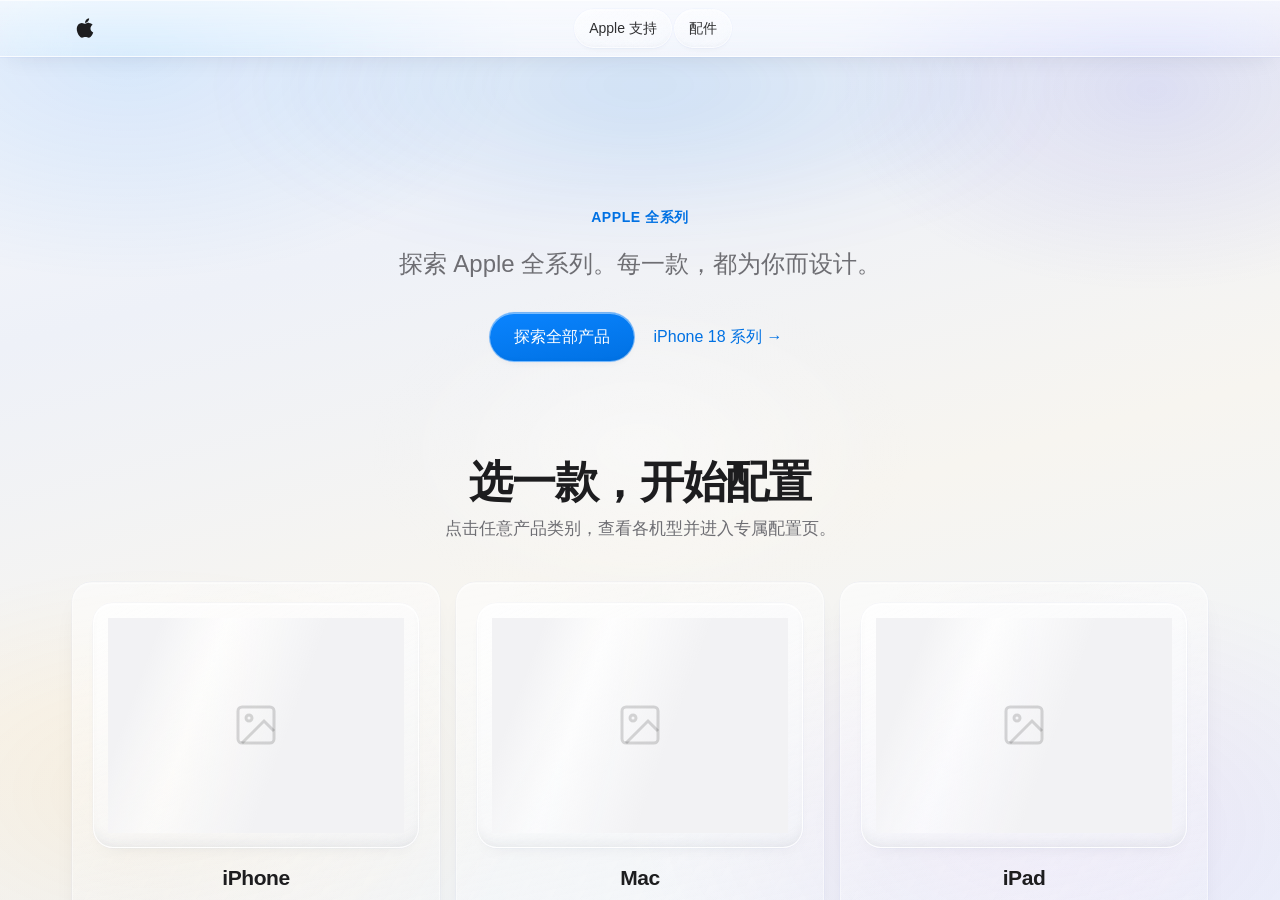
==== commit 6134ebcd: "Apple 全系列配置展示页（含 AirPods 5）" ====
--- a/index.html
+++ b/index.html
@@ -5,227 +5,25 @@
 <meta name="viewport" content="width=device-width, initial-scale=1.0, viewport-fit=cover" />
 <title>Apple 全系列配置展示</title>
 <meta name="description" content="Apple 全系列概念配置展示。非官方概念展示页,与 Apple Inc. 无关联。" />
-<meta name="theme-color" content="#ffffff" />
+<meta name="theme-color" content="#f0f2f7" />
 <meta name="apple-mobile-web-app-capable" content="yes" />
 <meta name="apple-mobile-web-app-status-bar-style" content="default" />
 <meta http-equiv="X-UA-Compatible" content="IE=edge" />
 <meta name="referrer" content="no-referrer" />
 <link rel="icon" href="data:image/svg+xml,%3Csvg xmlns='http://www.w3.org/2000/svg' viewBox='0 0 24 24'%3E%3Cpath fill='%23000' d='M17.05 20.28c-.98.95-2.05.8-3.08.35-1.09-.46-2.09-.48-3.24 0-1.44.62-2.2.44-3.06-.35C2.79 15.25 3.51 7.59 9.05 7.31c1.35.07 2.29.74 3.08.8 1.18-.24 2.31-.93 3.57-.84 1.51.12 2.65.72 3.4 1.8-3.12 1.87-2.38 5.98.48 7.13-.57 1.5-1.31 2.99-2.54 4.09l.01-.01zM12.03 7.25c-.15-2.23 1.66-4.07 3.74-4.25.29 2.58-2.34 4.5-3.74 4.25z'/%3E%3C/svg%3E" />
-<style>
-:root{--color-bg:#ffffff;--color-surface:rgba(245,245,247,0.9);--color-surface-2:rgba(250,250,252,1);--color-border:rgba(0,0,0,0.08);--color-divider:rgba(0,0,0,0.06);--color-text:#1d1d1f;--color-text-muted:#6e6e73;--color-text-faint:#a1a1a6;--color-primary:#0071e3;--color-primary-hover:#0077ed;--color-accent-soft:rgba(0,113,227,0.1);--media-bg:rgba(242,242,244,1);--card-bg:rgba(245,245,247,0.85);--card-text:#1d1d1f;--card-text-muted:#6e6e73;--card-border:rgba(0,0,0,0.06);--shadow-sm:0 1px 3px rgba(0,0,0,0.05);--shadow-md:0 8px 32px rgba(0,0,0,0.08);--shadow-lg:0 24px 64px rgba(0,0,0,0.12);--radius-sm:0.5rem;--radius-md:0.875rem;--radius-lg:1.25rem;--radius-xl:1.75rem;--transition:220ms cubic-bezier(0.16,1,0.3,1);--ease-out:cubic-bezier(0.16,1,0.3,1);--glass-blur:blur(30px) saturate(200%);--glass-bg:rgba(245,245,247,0.85);--glass-bg-strong:rgba(240,240,243,0.95);--glass-border:rgba(0,0,0,0.06);--glass-border-dark:rgba(0,0,0,0.1);--glass-shadow:0 4px 24px rgba(0,0,0,0.06),inset 0 1px 0 rgba(255,255,255,0.8);--glass-shadow-hover:0 12px 40px rgba(0,0,0,0.1),inset 0 1px 0 rgba(255,255,255,0.9);}
-*,*::before,*::after{box-sizing:border-box;margin:0;padding:0}
-html{-webkit-text-size-adjust:none;text-size-adjust:none;-webkit-font-smoothing:antialiased;-moz-osx-font-smoothing:grayscale;scroll-behavior:smooth;scroll-padding-top:84px}
-body{min-height:100dvh;line-height:1.5;font-family:-apple-system,BlinkMacSystemFont,'SF Pro Display','Inter','Segoe UI',sans-serif;font-size:17px;color:var(--color-text);background:#ffffff;-webkit-tap-highlight-color:transparent;overflow-x:hidden}
-body::before{display:none !important}
-body.home-bg::before{display:none !important}
-main{position:relative;z-index:1}
-img,svg{display:block;max-width:100%;height:auto}
-button{cursor:pointer;background:none;border:none;font:inherit;color:inherit}
-a{color:inherit;text-decoration:none;transition:color var(--transition)}
-a:hover{color:var(--color-primary)}
-h1,h2,h3,h4{text-wrap:balance;line-height:1.1;letter-spacing:-0.02em;font-weight:700}
-p,li{text-wrap:pretty}
-::selection{background:rgba(0,113,227,0.22)}
-:focus-visible{outline:2px solid var(--color-primary);outline-offset:3px;border-radius:var(--radius-sm)}
-.container{width:100%;max-width:1180px;margin-inline:auto;padding-inline:22px}
-.section{padding-block:clamp(56px,9vw,112px)}
-main{position:relative;min-height:60vh}
-.header{position:sticky;top:0;z-index:100;background:var(--glass-bg);backdrop-filter:var(--glass-blur);-webkit-backdrop-filter:var(--glass-blur);border-bottom:1px solid var(--glass-border-dark);box-shadow:0 1px 12px rgba(0,0,0,0.04);transition:border-color var(--transition),background var(--transition),box-shadow var(--transition)}
-.header--scrolled{border-bottom-color:var(--glass-border);box-shadow:0 4px 24px rgba(0,0,0,0.08)}
-.header__inner{height:56px;display:flex;align-items:center;justify-content:space-between}
-.brand{display:inline-flex;align-items:center;gap:9px;font-weight:700;font-size:20px;letter-spacing:-0.02em}
-.brand__mark{width:26px;height:26px;color:var(--color-text);transition:transform .4s var(--ease-out)}
-.brand:active .brand__mark{transform:scale(0.9)}
-.nav{display:flex;align-items:center;gap:2px;flex-wrap:wrap}
-.nav a{font-size:14px;padding:8px 14px;border-radius:980px;opacity:0.85;transition:background var(--transition),backdrop-filter var(--transition),box-shadow var(--transition),border-color var(--transition);border:1px solid transparent}
-.nav a:hover{opacity:1;background:var(--glass-bg-strong);backdrop-filter:var(--glass-blur);-webkit-backdrop-filter:var(--glass-blur);border-color:var(--glass-border);box-shadow:0 2px 12px rgba(0,0,0,0.06)}
-.header__tools{display:flex;align-items:center;gap:6px}
-.icon-btn{width:38px;height:38px;border-radius:980px;display:inline-flex;align-items:center;justify-content:center;color:var(--color-text);background:var(--glass-bg);backdrop-filter:var(--glass-blur);-webkit-backdrop-filter:var(--glass-blur);border:1px solid var(--glass-border);box-shadow:0 2px 8px rgba(0,0,0,0.05),inset 0 1px 0 rgba(255,255,255,0.5);transition:background var(--transition),transform var(--transition),box-shadow var(--transition)}
-.icon-btn:hover{background:var(--glass-bg-strong);transform:scale(1.06);box-shadow:0 4px 16px rgba(0,0,0,0.1),inset 0 1px 0 rgba(255,255,255,0.6)}
-.hero{position:relative;text-align:center;padding-top:clamp(72px,13vw,150px);padding-bottom:clamp(56px,8vw,96px);overflow:hidden}
-.hero__glow{position:absolute;inset:-20% 10% auto 10%;height:90%;pointer-events:none;z-index:0;background:radial-gradient(60% 60% at 50% 30%,color-mix(in srgb,var(--color-primary) 22%,transparent),transparent 70%);filter:blur(40px);opacity:0.7;animation:glowDrift 9s ease-in-out infinite alternate}
-@keyframes glowDrift{from{transform:translateY(0) scale(1);opacity:.55}to{transform:translateY(4%) scale(1.06);opacity:.85}}
-.hero>.container{position:relative;z-index:1}
-.hero .eyebrow,.hero p,.hero__cta{opacity:0;transform:translateY(22px);animation:heroIn .9s var(--ease-out) forwards}
-.hero .eyebrow{animation-delay:.05s}.hero p{animation-delay:.15s}.hero__cta{animation-delay:.3s}
-@keyframes heroIn{to{opacity:1;transform:none}}
-.eyebrow{font-size:14px;font-weight:600;color:var(--color-primary);letter-spacing:0.04em;text-transform:uppercase;margin-bottom:18px}
-.hero p{font-size:clamp(19px,2.4vw,24px);color:var(--color-text-muted);max-width:620px;margin-inline:auto}
-.hero__cta{margin-top:30px;display:flex;gap:10px;justify-content:center;flex-wrap:wrap}
-.btn{display:inline-flex;align-items:center;justify-content:center;gap:8px;font-size:16px;font-weight:500;padding:12px 24px;border-radius:980px;transition:background var(--transition),transform var(--transition),color var(--transition),box-shadow var(--transition),backdrop-filter var(--transition);white-space:nowrap;border:1px solid transparent}
-.btn--primary{background:var(--color-primary);color:#fff;box-shadow:0 4px 16px rgba(0,113,227,0.25),inset 0 1px 0 rgba(255,255,255,0.25);backdrop-filter:var(--glass-blur);-webkit-backdrop-filter:var(--glass-blur)}
-.btn--primary:hover{background:var(--color-primary-hover);color:#fff;transform:translateY(-2px);box-shadow:0 10px 28px rgba(0,113,227,0.3),inset 0 1px 0 rgba(255,255,255,0.3)}
-.btn--ghost{color:var(--color-primary);padding-left:8px;padding-right:8px;background:transparent}
-.btn--ghost:hover{text-decoration:underline;background:var(--glass-bg);backdrop-filter:var(--glass-blur);-webkit-backdrop-filter:var(--glass-blur)}
-.btn--block{width:100%}
-.btn--lg{padding:15px 30px;font-size:17px}
-.btn--chip{border:1px solid var(--glass-border);background:var(--glass-bg);backdrop-filter:var(--glass-blur);-webkit-backdrop-filter:var(--glass-blur);padding:11px 18px;border-radius:980px;font-size:15px;transition:var(--transition);box-shadow:0 2px 8px rgba(0,0,0,0.04),inset 0 1px 0 rgba(255,255,255,0.5)}
-.btn--chip:hover{background:var(--glass-bg-strong);box-shadow:0 4px 16px rgba(0,0,0,0.08),inset 0 1px 0 rgba(255,255,255,0.6);transform:translateY(-1px)}
-.btn--chip.selected{border-color:var(--color-primary);background:var(--color-accent-soft);color:var(--color-primary);box-shadow:0 0 0 1px var(--color-primary),0 4px 16px rgba(0,113,227,0.15),inset 0 1px 0 rgba(255,255,255,0.5)}
-.grid{display:grid;grid-template-columns:repeat(3,1fr);gap:16px}
-.card{position:relative;background:var(--glass-bg);backdrop-filter:var(--glass-blur);-webkit-backdrop-filter:var(--glass-blur);color:var(--card-text);border-radius:var(--radius-lg);padding:20px;display:flex;flex-direction:column;align-items:center;text-align:center;transition:transform var(--transition),box-shadow var(--transition),background var(--transition);overflow:hidden;min-height:340px;border:1px solid var(--glass-border);box-shadow:var(--glass-shadow)}
-.card:hover{transform:translateY(-6px);box-shadow:var(--glass-shadow-hover);background:var(--glass-bg-strong)}
-.card__media{width:100%;aspect-ratio:16/10;display:flex;align-items:center;justify-content:center;background:var(--media-bg);border-radius:var(--radius-lg);padding:14px;margin-bottom:6px;border:1px solid var(--glass-border);overflow:hidden;box-shadow:inset 0 1px 0 rgba(255,255,255,0.5)}
-.card__media img{max-width:100%;max-height:100%;width:auto;height:auto;object-fit:contain;border-radius:inherit;transition:transform .5s var(--ease-out),opacity .4s ease}
-.card:hover .card__media img{transform:scale(1.06)}
-.card__name{font-size:21px;font-weight:700;margin-top:8px;letter-spacing:-0.02em}
-.card__tag{font-size:14px;color:var(--card-text-muted);margin-top:5px;min-height:20px}
-.card__price{font-size:14px;color:var(--color-text);margin-top:8px}
-.card__cta{margin-top:12px;font-size:14px;color:var(--color-primary);font-weight:500;transition:gap var(--transition);display:inline-flex;align-items:center;gap:4px}
-.card:hover .card__cta{gap:8px}
-.section-head{text-align:center;margin-bottom:40px}
-.section-head h2{font-size:clamp(28px,5vw,44px);font-weight:800;letter-spacing:-0.03em}
-.section-head p{font-size:17px;color:var(--color-text-muted);margin-top:10px}
-.banner{background:var(--glass-bg);backdrop-filter:var(--glass-blur);-webkit-backdrop-filter:var(--glass-blur);border:1px solid var(--glass-border);border-radius:var(--radius-xl);padding:clamp(28px,5vw,56px) 24px;text-align:center;margin-bottom:36px;box-shadow:var(--glass-shadow)}
-.banner__media{aspect-ratio:16/7;display:flex;align-items:center;justify-content:center;margin-bottom:12px;border-radius:var(--radius-lg);overflow:hidden;padding:12px}
-.banner__media img{max-width:100%;max-height:100%;width:auto;height:auto;object-fit:contain;border-radius:inherit}
-.banner h2{font-size:clamp(32px,6vw,52px);margin-top:4px}
-.banner p{color:var(--color-text-muted);margin-top:8px;font-size:18px}
-.model-list{display:grid;grid-template-columns:1fr;gap:0}
-.model-row{display:flex;align-items:center;justify-content:space-between;gap:16px;padding:22px 16px;border-top:1px solid var(--color-divider);transition:background var(--transition),padding-left var(--transition),box-shadow var(--transition),border-color var(--transition);width:100%;text-align:left;border-radius:var(--radius-lg);border:1px solid transparent;margin:4px 0}
-.model-row:last-child{border-bottom:1px solid transparent}
-.model-row:hover{background:var(--glass-bg-strong);backdrop-filter:var(--glass-blur);-webkit-backdrop-filter:var(--glass-blur);padding-left:24px;border-color:var(--glass-border);box-shadow:0 4px 20px rgba(0,0,0,0.06),inset 0 1px 0 rgba(255,255,255,0.5)}
-.model-row__name{font-size:21px;font-weight:600}
-.model-row__sub{font-size:14px;color:var(--color-text-muted);margin-top:4px}
-.model-row__price{font-size:15px;color:var(--color-text-muted);white-space:nowrap}
-.model-row__price b{color:var(--color-text);font-weight:600}
-.model-row__arrow{color:var(--color-text-faint);transition:transform var(--transition),color var(--transition)}
-.model-row:hover .model-row__arrow{transform:translateX(4px);color:var(--color-primary)}
-.view{opacity:0;transform:translateY(18px);transition:opacity .5s var(--ease-out),transform .5s var(--ease-out);will-change:opacity,transform}
-.view.active{opacity:1;transform:none}
-.is-hidden{display:none !important}
-.is-leaving{position:absolute;top:0;left:0;right:0;opacity:0;pointer-events:none}
-.back-link{display:inline-flex;align-items:center;gap:6px;font-size:14px;font-weight:500;color:var(--color-text);background:var(--glass-bg);backdrop-filter:var(--glass-blur);-webkit-backdrop-filter:var(--glass-blur);padding:9px 16px 9px 12px;border-radius:980px;border:1px solid var(--glass-border);margin-bottom:28px;transition:gap var(--transition),background var(--transition),transform var(--transition),box-shadow var(--transition);box-shadow:0 2px 8px rgba(0,0,0,0.04),inset 0 1px 0 rgba(255,255,255,0.5)}
-.back-link:hover{background:var(--glass-bg-strong);transform:translateX(-2px);gap:10px;box-shadow:0 4px 16px rgba(0,0,0,0.08),inset 0 1px 0 rgba(255,255,255,0.6)}
-.detail__layout{display:grid;grid-template-columns:1.1fr 0.9fr;gap:40px;align-items:start}
-.detail__media{position:sticky;top:84px;aspect-ratio:16/10;background:var(--media-bg);backdrop-filter:var(--glass-blur);-webkit-backdrop-filter:var(--glass-blur);border:1px solid var(--glass-border);border-radius:var(--radius-xl);padding:24px;display:flex;align-items:center;justify-content:center;box-shadow:var(--glass-shadow);transition:background .5s var(--ease-out),box-shadow var(--transition)}
-.detail__media img{max-width:100%;max-height:100%;width:auto;height:auto;object-fit:contain;border-radius:inherit;transition:opacity .4s ease}
-.detail__title{font-size:clamp(32px,6vw,52px);font-weight:800;letter-spacing:-0.03em}
-.detail__tag{font-size:19px;color:var(--color-text-muted);margin-top:8px;margin-bottom:28px}
-.config-group{margin-bottom:28px;opacity:0;transform:translateY(16px);animation:fadeUp .6s var(--ease-out) forwards}
-.config-group:nth-child(1){animation-delay:.05s}.config-group:nth-child(2){animation-delay:.12s}.config-group:nth-child(3){animation-delay:.19s}.config-group:nth-child(4){animation-delay:.26s}.config-group:nth-child(5){animation-delay:.33s}.config-group:nth-child(6){animation-delay:.4s}.config-group:nth-child(7){animation-delay:.47s}
-@keyframes fadeUp{to{opacity:1;transform:none}}
-.config-group__label{font-size:13px;font-weight:600;color:var(--color-text-muted);text-transform:uppercase;letter-spacing:0.04em;margin-bottom:12px;display:inline-block;padding:5px 12px;background:var(--glass-bg);backdrop-filter:var(--glass-blur);-webkit-backdrop-filter:var(--glass-blur);border:1px solid var(--glass-border);border-radius:980px;box-shadow:0 1px 4px rgba(0,0,0,0.03),inset 0 1px 0 rgba(255,255,255,0.5)}
-.option-row{display:flex;flex-direction:column;gap:10px}
-.option{border:1px solid var(--glass-border);border-radius:var(--radius-lg);padding:14px 16px;display:flex;align-items:center;justify-content:space-between;gap:12px;transition:border-color var(--transition),background var(--transition),transform var(--transition),box-shadow var(--transition);background:var(--glass-bg);backdrop-filter:var(--glass-blur);-webkit-backdrop-filter:var(--glass-blur);text-align:left;width:100%;box-shadow:0 2px 8px rgba(0,0,0,0.03),inset 0 1px 0 rgba(255,255,255,0.5)}
-.option:hover{border-color:var(--glass-border-dark);transform:translateX(2px);background:var(--glass-bg-strong);box-shadow:0 4px 16px rgba(0,0,0,0.06),inset 0 1px 0 rgba(255,255,255,0.6)}
-.option.selected{border-color:var(--color-primary);box-shadow:0 0 0 1px var(--color-primary),0 4px 16px rgba(0,113,227,0.15),inset 0 1px 0 rgba(255,255,255,0.5);background:var(--color-accent-soft)}
-.option__main{display:flex;flex-direction:column;gap:2px}
-.option__name{font-size:16px;font-weight:600}
-.option__sub{font-size:13px;color:var(--color-text-muted)}
-.option__price{font-size:15px;font-weight:500;color:var(--color-text-muted);white-space:nowrap}
-.swatch-row{display:flex;flex-wrap:wrap;gap:14px}
-.swatch{display:flex;flex-direction:column;align-items:center;gap:8px;padding:8px;border-radius:var(--radius-md);transition:background var(--transition),box-shadow var(--transition)}
-.swatch:hover{background:var(--glass-bg);backdrop-filter:var(--glass-blur);-webkit-backdrop-filter:var(--glass-blur)}
-.swatch__dot{width:34px;height:34px;border-radius:50%;border:1px solid var(--glass-border-dark);box-shadow:0 2px 6px rgba(0,0,0,0.1),inset 0 1px 0 rgba(255,255,255,0.4);transition:transform var(--transition),box-shadow var(--transition)}
-.swatch:hover .swatch__dot{transform:scale(1.1)}
-.swatch.selected .swatch__dot{box-shadow:0 0 0 2px var(--media-bg),0 0 0 4px var(--color-primary),0 2px 8px rgba(0,0,0,0.15);transform:scale(1.05)}
-.swatch__label{font-size:12px;color:var(--color-text-muted);max-width:72px;text-align:center}
-.chip-row{display:flex;flex-wrap:wrap;gap:10px}
-.chip{border:1px solid var(--glass-border);border-radius:980px;padding:9px 16px;font-size:14px;font-weight:500;transition:border-color var(--transition),background var(--transition),color var(--transition),transform var(--transition),box-shadow var(--transition);background:var(--glass-bg);backdrop-filter:var(--glass-blur);-webkit-backdrop-filter:var(--glass-blur);box-shadow:0 2px 8px rgba(0,0,0,0.03),inset 0 1px 0 rgba(255,255,255,0.5)}
-.chip:hover{border-color:var(--glass-border-dark);transform:translateY(-1px);background:var(--glass-bg-strong);box-shadow:0 4px 14px rgba(0,0,0,0.07),inset 0 1px 0 rgba(255,255,255,0.6)}
-.chip.selected{border-color:var(--color-primary);background:var(--color-accent-soft);color:var(--color-primary);box-shadow:0 0 0 1px var(--color-primary),0 4px 14px rgba(0,113,227,0.12),inset 0 1px 0 rgba(255,255,255,0.5)}
-.summary{margin-top:8px;border-top:1px solid var(--color-divider);padding-top:24px;background:var(--glass-bg);backdrop-filter:var(--glass-blur);-webkit-backdrop-filter:var(--glass-blur);border:1px solid var(--glass-border);border-radius:var(--radius-lg);padding:20px;box-shadow:var(--glass-shadow)}
-.summary__row{display:flex;justify-content:space-between;align-items:baseline;font-size:16px;margin-bottom:10px}
-.summary__row span:first-child{color:var(--color-text-muted)}
-.summary__total{display:flex;justify-content:space-between;align-items:baseline;font-size:22px;font-weight:700;margin-top:16px;padding-top:16px;border-top:1px solid var(--color-divider)}
-.summary__total span.bump{animation:bump .5s var(--ease-out)}
-@keyframes bump{0%{transform:scale(1)}30%{transform:scale(1.12);color:var(--color-primary)}100%{transform:scale(1)}}
-.future-hero{text-align:center;margin-bottom:48px}
-.future-hero h2{font-size:clamp(32px,6vw,56px);font-weight:800;letter-spacing:-0.03em}
-.future-hero p{font-size:18px;color:var(--color-text-muted);margin-top:12px;max-width:640px;margin-inline:auto}
-.future-gallery{display:grid;grid-template-columns:repeat(3,1fr);gap:16px;margin-bottom:56px}
-.future-card{background:var(--glass-bg);backdrop-filter:var(--glass-blur);-webkit-backdrop-filter:var(--glass-blur);border:1px solid var(--glass-border);border-radius:var(--radius-lg);padding:18px;box-shadow:var(--glass-shadow);transition:transform var(--transition),box-shadow var(--transition),background var(--transition)}
-.future-card:hover{transform:translateY(-4px);box-shadow:var(--glass-shadow-hover);background:var(--glass-bg-strong)}
-.future-card__media{aspect-ratio:4/3;border-radius:var(--radius-lg);background:var(--media-bg);display:flex;align-items:center;justify-content:center;margin-bottom:14px;overflow:hidden;padding:12px;border:1px solid var(--glass-border);box-shadow:inset 0 1px 0 rgba(255,255,255,0.5)}
-.future-card__media img{max-width:100%;max-height:100%;width:auto;height:auto;object-fit:contain;border-radius:inherit}
-.future-card__title{font-size:18px;font-weight:600}
-.future-card__desc{font-size:14px;color:var(--color-text-muted);margin-top:6px}
-.tech-grid{display:grid;grid-template-columns:repeat(3,1fr);gap:20px}
-.tech-card{background:var(--glass-bg);backdrop-filter:var(--glass-blur);-webkit-backdrop-filter:var(--glass-blur);border:1px solid var(--glass-border);border-radius:var(--radius-lg);padding:24px;box-shadow:var(--glass-shadow);cursor:pointer;transition:transform var(--transition),box-shadow var(--transition),background var(--transition)}
-.tech-card:hover{transform:translateY(-4px);box-shadow:var(--glass-shadow-hover);background:var(--glass-bg-strong)}
-.tech-card__media{aspect-ratio:16/9;border-radius:var(--radius-lg);background:var(--media-bg);margin-bottom:18px;display:flex;align-items:center;justify-content:center;overflow:hidden;padding:12px;border:1px solid var(--glass-border);box-shadow:inset 0 1px 0 rgba(255,255,255,0.5)}
-.tech-card__media img{max-width:100%;max-height:100%;width:auto;height:auto;object-fit:contain;border-radius:inherit}
-.tech-card h3{font-size:22px;font-weight:700;letter-spacing:-0.02em}
-.tech-card p{font-size:15px;color:var(--color-text-muted);margin-top:10px;line-height:1.6}
-.tech-card .more{margin-top:14px;font-size:14px;color:var(--color-primary)}
-.future-note{text-align:center;font-size:13px;color:var(--color-text-faint);margin-top:36px}
-.detail-wrap{max-width:820px;margin-inline:auto}
-.detail-banner{aspect-ratio:16/7;margin-bottom:30px;border-radius:var(--radius-xl);background:var(--media-bg);backdrop-filter:var(--glass-blur);-webkit-backdrop-filter:var(--glass-blur);border:1px solid var(--glass-border);display:flex;align-items:center;justify-content:center;padding:20px;box-shadow:var(--glass-shadow)}
-.detail-banner img{max-width:100%;max-height:100%;width:auto;height:auto;object-fit:contain;border-radius:inherit}
-.detail-body h2{margin-bottom:14px;font-size:26px}
-.detail-body p{line-height:1.7;margin-bottom:16px}
-.detail-body ul{padding-left:22px;margin-bottom:24px}
-.detail-body li{margin-bottom:8px;line-height:1.6}
-.detail-source{margin-top:32px;padding:14px 18px;border:1px solid var(--glass-border);border-radius:var(--radius-md);font-size:13px;color:var(--color-text-muted);background:var(--glass-bg);backdrop-filter:var(--glass-blur);-webkit-backdrop-filter:var(--glass-blur);box-shadow:0 2px 8px rgba(0,0,0,0.03),inset 0 1px 0 rgba(255,255,255,0.5)}
-.footer{border-top:1px solid var(--glass-border);padding-block:40px;color:var(--color-text-muted);font-size:13px;line-height:1.6;background:var(--glass-bg);backdrop-filter:var(--glass-blur);-webkit-backdrop-filter:var(--glass-blur)}
-.footer__note{max-width:980px}
-.footer__links{display:flex;gap:18px;margin-top:16px;flex-wrap:wrap}
-.footer__links a{transition:color var(--transition),transform var(--transition)}
-.footer__links a:hover{transform:translateY(-1px)}
-.reveal{opacity:0;transform:translateY(28px);transition:opacity .8s var(--ease-out),transform .8s var(--ease-out)}
-.reveal.in{opacity:1;transform:none}
-.timeline{position:relative;max-width:760px;margin-inline:auto;padding-left:34px}
-.timeline::before{content:'';position:absolute;left:7px;top:6px;bottom:6px;width:2px;background:linear-gradient(to bottom,var(--color-primary),color-mix(in srgb,var(--color-primary) 10%,var(--color-divider)));border-radius:2px}
-.tl-item{position:relative;padding:0 0 34px 26px;opacity:0;transform:translateY(24px);transition:opacity .7s var(--ease-out),transform .7s var(--ease-out)}
-.tl-item.in{opacity:1;transform:none}
-.tl-item::before{content:'';position:absolute;left:-31px;top:4px;width:16px;height:16px;border-radius:50%;background:var(--color-bg);border:3px solid var(--color-primary);box-shadow:0 0 0 4px color-mix(in srgb,var(--color-primary) 14%,transparent)}
-.tl-item__year{font-size:15px;font-weight:700;color:var(--color-primary);letter-spacing:0.02em}
-.tl-item__title{font-size:24px;font-weight:700;margin-top:4px;letter-spacing:-0.02em}
-.tl-item__desc{font-size:15px;color:var(--color-text-muted);margin-top:8px;max-width:60ch}
-.timeline-head{text-align:center;margin-bottom:48px}
-.timeline-head .eyebrow{margin-bottom:14px}
-.timeline-head h2{font-size:clamp(32px,6vw,56px);font-weight:800;letter-spacing:-0.03em}
-.timeline-head p{color:var(--color-text-muted);margin-top:12px;font-size:18px;max-width:560px;margin-inline:auto}
-@media(max-width:1024px){.container{padding-inline:20px}.grid{grid-template-columns:repeat(2,1fr);gap:14px}.card{min-height:320px;padding:18px}.card__media{aspect-ratio:16/10;padding:12px}.future-gallery{grid-template-columns:repeat(2,1fr)}.tech-grid{grid-template-columns:repeat(2,1fr)}.detail__layout{gap:28px}.detail__media{padding:20px}.section{padding-block:clamp(48px,8vw,96px)}}
-@media(max-width:880px){.detail__layout{grid-template-columns:1fr;gap:28px}.detail__media{position:static;aspect-ratio:16/9;max-height:340px}}
-@media(max-width:720px){.future-gallery{grid-template-columns:1fr}.tech-grid{grid-template-columns:1fr}.banner__media{aspect-ratio:16/9}}
-@media(max-width:560px){.container{padding-inline:16px}.grid{grid-template-columns:1fr;gap:14px}.card{min-height:300px;padding:16px}.card__media{aspect-ratio:16/9;padding:10px;min-height:160px}.card__name{font-size:19px}.card__tag{font-size:13px}.hero{padding-top:60px;padding-bottom:48px}.hero p{font-size:17px}.btn{padding:10px 20px;font-size:15px}.btn--lg{padding:12px 24px;font-size:16px}.section-head h2{font-size:clamp(24px,6vw,36px)}.detail__title{font-size:clamp(28px,8vw,40px)}.detail__media{aspect-ratio:16/9;padding:16px;min-height:220px}.model-row{padding:18px 8px}.model-row__name{font-size:18px}.timeline{padding-left:28px}.tl-item__title{font-size:20px}.banner{padding:24px 16px}.banner h2{font-size:clamp(28px,7vw,40px)}.nav{display:none}.future-card__media{aspect-ratio:16/10}.tech-card__media{aspect-ratio:16/9}.detail-banner{aspect-ratio:16/9;padding:14px}}
-@media(max-width:390px){.brand{font-size:17px}.icon-btn{width:34px;height:34px}.hero__cta{flex-direction:column;align-items:stretch}.chip-row{gap:8px}.chip{padding:8px 12px;font-size:13px}.card__media{min-height:140px}.detail__media{min-height:180px;padding:12px}.option{padding:12px 14px}.option__name{font-size:15px}}
-.leadership-hero{text-align:center;margin-bottom:48px}
-.leadership-hero h2{font-size:clamp(32px,6vw,56px);font-weight:800;letter-spacing:-0.03em}
-.leadership-hero p{font-size:18px;color:var(--color-text-muted);margin-top:12px;max-width:640px;margin-inline:auto}
-.leadership-section{margin-bottom:56px}
-.leadership-section h3{font-size:clamp(24px,4vw,36px);font-weight:700;letter-spacing:-0.02em;margin-bottom:8px}
-.leadership-section .section-sub{font-size:15px;color:var(--color-text-muted);margin-bottom:28px}
-.leader-grid{display:grid;grid-template-columns:repeat(3,1fr);gap:20px}
-.leader-card{background:var(--glass-bg);backdrop-filter:var(--glass-blur);-webkit-backdrop-filter:var(--glass-blur);border:1px solid var(--glass-border);border-radius:var(--radius-lg);padding:24px;box-shadow:var(--glass-shadow);transition:transform var(--transition),box-shadow var(--transition),background var(--transition)}
-.leader-card:hover{transform:translateY(-4px);box-shadow:var(--glass-shadow-hover);background:var(--glass-bg-strong)}
-.leader-card__photo{width:100%;aspect-ratio:1;border-radius:50%;overflow:hidden;margin-bottom:18px;background:var(--media-bg);display:flex;align-items:center;justify-content:center;border:1px solid var(--glass-border);box-shadow:0 4px 16px rgba(0,0,0,0.08),inset 0 1px 0 rgba(255,255,255,0.5)}
-.leader-card__photo img{width:100%;height:100%;object-fit:cover}
-.leader-card__name{font-size:20px;font-weight:700;letter-spacing:-0.02em}
-.leader-card__title{font-size:14px;color:var(--color-primary);font-weight:600;margin-top:4px;line-height:1.4}
-.leader-card__bio{font-size:13px;color:var(--color-text-muted);margin-top:12px;line-height:1.6;max-height:52px;overflow:hidden;position:relative}
-.leader-card__bio::after{content:'';position:absolute;bottom:0;left:0;right:0;height:24px;background:linear-gradient(to bottom,transparent,var(--glass-bg))}
-.leader-card.expanded .leader-card__bio{max-height:none}
-.leader-card.expanded .leader-card__bio::after{display:none}
-.leader-card__toggle{margin-top:10px;font-size:13px;color:var(--color-primary);font-weight:500;cursor:pointer;background:var(--glass-bg);backdrop-filter:var(--glass-blur);-webkit-backdrop-filter:var(--glass-blur);border:1px solid var(--glass-border);border-radius:980px;padding:6px 14px;transition:background var(--transition),box-shadow var(--transition),transform var(--transition)}
-.leader-card__toggle:hover{background:var(--glass-bg-strong);box-shadow:0 2px 8px rgba(0,0,0,0.06);transform:translateY(-1px)}
-.footer-leadership-btn{text-align:center;margin-top:28px;padding-top:24px;border-top:1px solid var(--color-divider)}
-.footer-leadership-btn a{display:inline-flex;align-items:center;gap:6px;font-size:15px;font-weight:600;color:var(--color-primary);padding:10px 22px;border-radius:980px;background:var(--glass-bg);backdrop-filter:var(--glass-blur);-webkit-backdrop-filter:var(--glass-blur);border:1px solid var(--glass-border);box-shadow:0 2px 8px rgba(0,0,0,0.04),inset 0 1px 0 rgba(255,255,255,0.5);transition:background var(--transition),transform var(--transition),box-shadow var(--transition)}
-.footer-leadership-btn a:hover{background:var(--glass-bg-strong);transform:translateY(-1px);box-shadow:0 4px 16px rgba(0,0,0,0.08),inset 0 1px 0 rgba(255,255,255,0.6)}
-@media(max-width:1024px){.leader-grid{grid-template-columns:repeat(2,1fr);gap:16px}}
-@media(max-width:560px){.leader-grid{grid-template-columns:1fr;gap:14px}.leader-card{padding:20px}.leader-card__photo{max-width:140px;margin-inline:auto}.leader-card__name{text-align:center}.leader-card__title{text-align:center}}
-.btn,.btn--chip,.chip,.option,.swatch,.card,.model-row,.tech-card,.future-card,.leader-card,.back-link,.nav a,.leader-card__toggle{position:relative;overflow:hidden}
-.btn::after,.btn--chip::after,.chip::after,.option::after,.model-row::after,.back-link::after{content:"";position:absolute;inset:0;background:radial-gradient(circle at var(--ripple-x,50%) var(--ripple-y,50%),rgba(255,255,255,0.5) 0%,transparent 60%);opacity:0;transform:scale(0);transition:transform .5s ease-out,opacity .5s ease-out;pointer-events:none}
-.btn:active::after,.btn--chip:active::after,.chip:active::after,.option:active::after,.model-row:active::after,.back-link:active::after{opacity:1;transform:scale(2.5);transition:0s}
-.card__media img,.detail__media img,.future-card__media img,.tech-card__media img,.banner__media img,.detail-banner img{transition:opacity .4s ease,transform .5s var(--ease-out)}
-.card__media img.loading,.detail__media img.loading{opacity:0}
-.img-placeholder{display:flex;align-items:center;justify-content:center;width:100%;height:100%;background:linear-gradient(110deg,var(--media-bg) 8%,rgba(255,255,255,0.4) 18%,var(--media-bg) 33%);background-size:200% 100%;animation:shimmer 1.4s infinite}
-@keyframes shimmer{0%{background-position:200% 0}100%{background-position:-200% 0}}
-.view{will-change:opacity,transform}
-.card,.tech-card,.future-card,.leader-card{will-change:transform}
-@media(prefers-reduced-motion:reduce){*,*::before,*::after{animation-duration:.01ms !important;animation-iteration-count:1 !important;transition-duration:.01ms !important}.hero__glow{animation:none}}
-@supports not (backdrop-filter:blur(10px)){.card,.header,.banner,.tech-card,.future-card,.leader-card,.option,.chip,.btn--chip,.back-link,.detail__media,.summary,.detail-source,.footer,.config-group__label,.swatch,.leader-card__toggle,.footer-leadership-btn a,.icon-btn,.nav a:hover{background:rgba(245,245,247,0.95) !important}}
-</style>
+<link rel="stylesheet" href="style.css">
 </head>
 <body>
+<div id="app">
 <header class="header" id="header">
   <div class="container header__inner">
     <a class="brand" href="#" data-go="home" aria-label="Apple">
       <svg class="brand__mark" viewBox="0 0 24 24" fill="currentColor" aria-hidden="true"><path d="M17.05 20.28c-.98.95-2.05.8-3.08.35-1.09-.46-2.09-.48-3.24 0-1.44.62-2.2.44-3.06-.35C2.79 15.25 3.51 7.59 9.05 7.31c1.35.07 2.29.74 3.08.8 1.18-.24 2.31-.93 3.57-.84 1.51.12 2.65.72 3.4 1.8-3.12 1.87-2.38 5.98.48 7.13-.57 1.5-1.31 2.99-2.54 4.09l.01-.01zM12.03 7.25c-.15-2.23 1.66-4.07 3.74-4.25.29 2.58-2.34 4.5-3.74 4.25z"/></svg>
     </a>
-    <nav class="nav"><a href="https://support.apple.com/" target="_blank" rel="noopener">支持</a></nav>
+    <nav class="nav">
+      <a href="https://support.apple.com/" target="_blank" rel="noopener" class="nav-home-only">Apple 支持</a>
+      <a href="#" data-go="accessories" class="nav-home-only">配件</a>
+    </nav>
     <div class="header__tools"></div>
   </div>
 </header>
@@ -281,7 +79,10 @@
         <h2>iPhone 18 系列</h2>
         <p>新一代 iPhone 与 Apple Watch、AirPods 已全部上市。信息来自 Apple 中国官网。</p>
       </div>
-      <div class="section-head reveal"><h2>iPhone 18 系列</h2><p>2026 年 9 月正式发布 · 全部机型已上线产品清单</p></div>
+      <div class="section-head reveal">
+        <h2>iPhone 18 系列</h2>
+        <p>2026 年 9 月正式发布 · 全部机型已上线产品清单</p>
+      </div>
       <div class="future-gallery">
         <div class="future-card reveal">
           <div class="future-card__media"><img src="https://www.apple.com/v/iphone-18-pro/a/images/meta/iphone-18-pro_overview__bl9no3txkonm_og.png" alt="iPhone 18 Pro" loading="lazy" referrerpolicy="no-referrer"/></div>
@@ -299,7 +100,10 @@
           <div class="future-card__desc">超轻超薄 · A19 Pro 芯片 · 钛金属边框 · 6.5 英寸超视网膜 XDR 显示屏 · 现已发售</div>
         </div>
       </div>
-      <div class="section-head reveal"><h2>三大核心技术</h2><p>来自 Apple WWDC 2026 官方发布</p></div>
+      <div class="section-head reveal">
+        <h2>三大核心技术</h2>
+        <p>来自 Apple WWDC 2026 官方发布</p>
+      </div>
       <div class="tech-grid">
         <div class="tech-card reveal" data-go="detail-ai">
           <div class="tech-card__media"><img src="https://www.apple.com/v/apple-intelligence/h/images/meta/apple_intelligence__bj33bjkp28k2_og.png?202608202102" alt="Apple Intelligence" loading="lazy" referrerpolicy="no-referrer"/></div>
@@ -314,7 +118,7 @@
           <div class="more">了解更多 →</div>
         </div>
         <div class="tech-card reveal" data-go="detail-ios27">
-          <div class="tech-card__media"><img src="https://aka.doubaocdn.com/s/Vc50MQSWhU" alt="iOS 27" loading="lazy" referrerpolicy="no-referrer"/></div>
+          <div class="tech-card__media"><img src="https://www.apple.com/v/os/g/images/meta/ios__fejeckz2gjmi_og.png?202609042047" alt="iOS 27" loading="lazy" referrerpolicy="no-referrer"/></div>
           <h3>iOS 27</h3>
           <p>iOS 27 brings all-new Siri AI, AI-powered photo editing and more.</p>
           <div class="more">了解更多 →</div>
@@ -351,8 +155,8 @@
   </section>
   <section class="view is-hidden" id="detail-ios27">
     <div class="container detail-wrap" style="padding-top:36px;padding-bottom:80px;">
-      <button class="back-link detail-back"><svg width="18" height="18" viewBox="0 0 24 24" fill="none" stroke="currentColor" stroke-width="2.2" stroke-linecap="round" stroke-linejoin="round"><path d="M15 18l-6-6 6-6"/></svg><span>返回 iPhone 18 系列</span></button>
-      <div class="detail-banner"><img src="https://aka.doubaocdn.com/s/Vc50MQSWhU" alt="iOS 27" referrerpolicy="no-referrer"></div>
+      <button class="back-link" data-cat-back="iphone"><svg width="18" height="18" viewBox="0 0 24 24" fill="none" stroke="currentColor" stroke-width="2.2" stroke-linecap="round" stroke-linejoin="round"><path d="M15 18l-6-6 6-6"/></svg><span>返回 iPhone</span></button>
+      <div class="detail-banner"><img src="https://www.apple.com/v/os/g/images/meta/ios__fejeckz2gjmi_og.png?202609042047" alt="iOS 27" referrerpolicy="no-referrer"></div>
       <div class="detail-body">
         <h2>iOS 27</h2>
         <p>iOS 27 brings all-new Siri AI, AI-powered photo editing with Spatial Reframing and upgraded Clean Up, Siri mode in Camera, intuitive child safety features, and system-wide performance improvements. Coming this autumn.</p>
@@ -362,6 +166,58 @@
       </div>
     </div>
   </section>
+  <section class="view is-hidden" id="detail-macos">
+    <div class="container detail-wrap" style="padding-top:36px;padding-bottom:80px;">
+      <button class="back-link" data-cat-back="mac"><svg width="18" height="18" viewBox="0 0 24 24" fill="none" stroke="currentColor" stroke-width="2.2" stroke-linecap="round" stroke-linejoin="round"><path d="M15 18l-6-6 6-6"/></svg><span>返回 Mac</span></button>
+      <div class="detail-banner"><img src="https://www.apple.com/v/os/g/images/meta/macos__fq1r9rjmcj2a_og.png?202609042047" alt="macOS 27 Golden Gate" referrerpolicy="no-referrer"></div>
+      <div class="detail-body">
+        <h2>macOS 27 Golden Gate</h2>
+        <p>macOS 27 Golden Gate brings all-new Siri AI, next-generation Apple Intelligence across the apps you use most, Visual Intelligence on Mac, and enhanced Liquid Glass design. Available starting September 15.</p>
+        <ul><li>All-new Siri AI — an even more capable AI assistant with expanded intelligence</li><li>Next-generation Apple Intelligence enhances Photos, Messages, Safari and more</li><li>Visual Intelligence on Mac — learn more and take action about virtually anything onscreen</li><li>Enhanced Liquid Glass with improved readability, contrast and customizable appearance</li></ul>
+        <a class="btn btn--primary" target="_blank" href="https://www.apple.com/os/macos/">访问 Apple 美国官网</a>
+        <div class="detail-source">来源：Apple US official macOS preview page (apple.com/os/macos)</div>
+      </div>
+    </div>
+  </section>
+  <section class="view is-hidden" id="detail-ipados">
+    <div class="container detail-wrap" style="padding-top:36px;padding-bottom:80px;">
+      <button class="back-link" data-cat-back="ipad"><svg width="18" height="18" viewBox="0 0 24 24" fill="none" stroke="currentColor" stroke-width="2.2" stroke-linecap="round" stroke-linejoin="round"><path d="M15 18l-6-6 6-6"/></svg><span>返回 iPad</span></button>
+      <div class="detail-banner"><img src="https://www.apple.com/v/os/g/images/meta/ipados__eyq4lv2du98i_og.png?202609042047" alt="iPadOS 27" referrerpolicy="no-referrer"></div>
+      <div class="detail-body">
+        <h2>iPadOS 27</h2>
+        <p>iPadOS 27 brings all-new Siri AI powered by Apple Intelligence, next-generation AI features across your favorite apps, Visual Intelligence on iPad, and updates to Liquid Glass. Available starting September 15.</p>
+        <ul><li>All-new Siri AI — an even more capable AI assistant with expanded intelligence</li><li>Next-generation Apple Intelligence enhances Photos, Messages, Safari and more</li><li>Visual Intelligence on iPad — learn more and take action about virtually anything onscreen</li><li>Spatial Reframing, Extend tool and enhanced Clean Up for AI photo editing</li></ul>
+        <a class="btn btn--primary" target="_blank" href="https://www.apple.com/os/ipados/">访问 Apple 美国官网</a>
+        <div class="detail-source">来源：Apple US official iPadOS preview page (apple.com/os/ipados)</div>
+      </div>
+    </div>
+  </section>
+  <section class="view is-hidden" id="detail-watchos">
+    <div class="container detail-wrap" style="padding-top:36px;padding-bottom:80px;">
+      <button class="back-link" data-cat-back="watch"><svg width="18" height="18" viewBox="0 0 24 24" fill="none" stroke="currentColor" stroke-width="2.2" stroke-linecap="round" stroke-linejoin="round"><path d="M15 18l-6-6 6-6"/></svg><span>返回 Apple Watch</span></button>
+      <div class="detail-banner"><img src="https://www.apple.com/v/os/g/images/meta/watchos__c4s54uf7qaaa_og.png?202609042047" alt="watchOS 27" referrerpolicy="no-referrer"></div>
+      <div class="detail-body">
+        <h2>watchOS 27</h2>
+        <p>watchOS 27 brings Siri AI with a dedicated Siri app, a new dynamic app grid, single tap gesture, Workout Buddy with new fitness insights, and expanded Cycle Tracking support. Available starting September 15.</p>
+        <ul><li>Siri AI with dedicated Siri app — revisit conversations all in one place</li><li>New dynamic app grid automatically highlights Siri-suggested and recently used apps</li><li>Single tap gesture — open a Smart Stack widget with one hand</li><li>Workout Buddy insights and Cycle Tracking with perimenopause and menopause support</li></ul>
+        <a class="btn btn--primary" target="_blank" href="https://www.apple.com/os/watchos/">访问 Apple 美国官网</a>
+        <div class="detail-source">来源：Apple US official watchOS preview page (apple.com/os/watchos)</div>
+      </div>
+    </div>
+  </section>
+  <section class="view is-hidden" id="detail-visionos">
+    <div class="container detail-wrap" style="padding-top:36px;padding-bottom:80px;">
+      <button class="back-link" data-cat-back="vision"><svg width="18" height="18" viewBox="0 0 24 24" fill="none" stroke="currentColor" stroke-width="2.2" stroke-linecap="round" stroke-linejoin="round"><path d="M15 18l-6-6 6-6"/></svg><span>返回 Vision Pro</span></button>
+      <div class="detail-banner"><img src="https://www.apple.com/v/os/g/images/meta/visionos__fe45uu7ayr6u_og.png?202609042047" alt="visionOS 27" referrerpolicy="no-referrer"></div>
+      <div class="detail-body">
+        <h2>visionOS 27</h2>
+        <p>visionOS 27 brings all-new Siri AI, Visual Intelligence that lets you ask Siri about almost anything just by looking at it, Spatial Mac previewing, and spatial scene panorama. Available starting September 15.</p>
+        <ul><li>All-new Siri AI — an even more capable AI assistant with expanded intelligence</li><li>Visual Intelligence — ask Siri about almost anything just by looking at it</li><li>Spatial Mac previewing — spatially preview your Mac</li><li>Spatial scene panorama and next-generation Apple Intelligence across apps</li></ul>
+        <a class="btn btn--primary" target="_blank" href="https://www.apple.com/os/visionos/">访问 Apple 美国官网</a>
+        <div class="detail-source">来源：Apple US official visionOS preview page (apple.com/os/visionos)</div>
+      </div>
+    </div>
+  </section>
   <section class="view is-hidden" id="view-leadership">
     <div class="container" style="padding-top:36px;padding-bottom:80px;">
       <button class="back-link" id="leadership-back"><svg width="18" height="18" viewBox="0 0 24 24" fill="none" stroke="currentColor" stroke-width="2.2" stroke-linecap="round" stroke-linejoin="round"><path d="M15 18l-6-6 6-6"/></svg><span>返回首页</span></button>
@@ -380,6 +236,14 @@
         <p class="section-sub">Board of Directors · 监督公司治理与长期发展</p>
         <div class="leader-grid" id="board-grid"></div>
       </div>
+    </div>
+  </section>
+  <section class="view is-hidden" id="view-accessories">
+    <div class="container" style="padding-top:36px;padding-bottom:80px;">
+      <button class="back-link" id="acc-back"><svg width="18" height="18" viewBox="0 0 24 24" fill="none" stroke="currentColor" stroke-width="2.2" stroke-linecap="round" stroke-linejoin="round"><path d="M15 18l-6-6 6-6"/></svg><span>返回首页</span></button>
+      <div class="section-head reveal"><h2>Apple 官方配件</h2><p>为你的每款 Apple 产品精心打造。</p></div>
+      <div class="acc-categories" id="acc-categories"></div>
+      <div id="accessories-grid"></div>
     </div>
   </section>
 </main>
@@ -405,147 +269,13 @@
     </div>
     <p style="margin-top:14px">© 2026 Apple Concept. 保留所有权利。</p>
     <p style="margin-top:8px;font-size:12px;color:var(--color-text-faint);text-align:center">由 Leo 编写代码</p>
-    <div class="footer-leadership-btn"><a href="#" data-go="leadership">Apple 高层 →</a></div>
+    <div class="footer-leadership-btn">
+      <a href="#" data-go="leadership">Apple 高层 →</a>
+    </div>
   </div>
-</footer>
-<script>
-const IMG={iphone:'https://www.apple.com/v/iphone/home/cj/images/meta/iphone__bh930eyjnj0i_og.png',mac:'https://www.apple.com/assets-www/en_WW/mac/05_og/mac_og_9c1c26340.png',ipad:'https://www.apple.com/assets-www/en_WW/ipad/og/ipad_og_fc131c68c.png',watch:'https://www.apple.com/assets-www/en_WW/watch/og/watch_og_1ff2ee953.png',airpods:'https://www.apple.com/v/airpods/ae/images/meta/airpods__dh7xkbort402_og.png',vision:'https://www.apple.com/v/apple-vision-pro/k/images/meta/apple-vision-pro-us__f28gp8ey4vam_og.png',homepod:'https://www.apple.com/v/homepod/p/images/meta/og__f1gjn2qr476u_overview.png'};
-const C_IPHONE_PRO=[{zh:'黑色',en:'Black',hex:'#1d1d1f'},{zh:'银色',en:'Silver',hex:'#e0e0e0'},{zh:'冰川蓝色',en:'Glacier Blue',hex:'#b8d4e8'},{zh:'勃艮第酒红色',en:'Burgundy',hex:'#7a2e38'}];
-const C_IPHONE_AIR=[{zh:'天蓝色',en:'Cerulean',hex:'#7aa7c8'},{zh:'浅金色',en:'Blush Gold',hex:'#e8d8c8'},{zh:'云白色',en:'Starlight',hex:'#f0ebe4'},{zh:'深空黑色',en:'Midnight',hex:'#1d1d1f'}];
-const C_IPHONE_DUO=[{zh:'星光白色',en:'Starlight White',hex:'#f0ebe4'},{zh:'夜空色',en:'Midnight',hex:'#1b2838'}];
-const C_IPHONE_16=[{zh:'群青色',en:'Ultramarine',hex:'#5868c4'},{zh:'深青色',en:'Teal',hex:'#2e6e6e'},{zh:'粉色',en:'Pink',hex:'#f0b8c0'},{zh:'白色',en:'White',hex:'#f5f5f7'},{zh:'黑色',en:'Black',hex:'#1d1d1f'}];
-const C_IPHONE_17=[{zh:'薰衣草紫色',en:'Lavender',hex:'#c8b8d8'},{zh:'鼠尾草绿色',en:'Sage Green',hex:'#a8b8a0'},{zh:'青雾蓝色',en:'Mist Blue',hex:'#9fb4c8'},{zh:'白色',en:'White',hex:'#f5f5f7'},{zh:'黑色',en:'Black',hex:'#1d1d1f'}];
-const C_IPHONE_17E=[{zh:'浅粉色',en:'Pink',hex:'#f0d8dc'},{zh:'白色',en:'White',hex:'#f5f5f7'},{zh:'黑色',en:'Black',hex:'#1d1d1f'}];
-const MAC_AIR_COLORS=[{zh:'天蓝色',en:'Sky Blue',hex:'#9ec3d8'},{zh:'银色',en:'Silver',hex:'#e0e0e0'},{zh:'星光色',en:'Starlight',hex:'#f0ebe4'},{zh:'午夜色',en:'Midnight',hex:'#2a3a4a'}];
-const MAC_PRO_COLORS=[{zh:'深空黑色',en:'Space Black',hex:'#1d1d1f'},{zh:'银色',en:'Silver',hex:'#e0e0e0'}];
-const MACBOOK_NEO_COLORS=[{zh:'银色',en:'Silver',hex:'#e0e0e0'},{zh:'桃粉色',en:'Peach Pink',hex:'#f0c8c0'},{zh:'柑橘黄色',en:'Citrus Yellow',hex:'#f0d878'},{zh:'靛蓝色',en:'Indigo',hex:'#5a6aa0'}];
-const IMAC_COLORS=[{zh:'银色',en:'Silver',hex:'#d8d8d8'},{zh:'蓝色',en:'Blue',hex:'#9ec3d8'},{zh:'粉色',en:'Pink',hex:'#e0b8c0'},{zh:'绿色',en:'Green',hex:'#c8d8b8'}];
-const IPAD_COLORS=[{zh:'蓝色',en:'Blue',hex:'#5b7a9a'},{zh:'粉色',en:'Pink',hex:'#d8a8b0'},{zh:'黄色',en:'Yellow',hex:'#e8d878'},{zh:'银色',en:'Silver',hex:'#e0e0e0'}];
-const IPAD_AIR_COLORS=[{zh:'深空灰色',en:'Space Gray',hex:'#6e6e72'},{zh:'蓝色',en:'Blue',hex:'#5b7a9a'},{zh:'紫色',en:'Purple',hex:'#b8a8c8'},{zh:'星光色',en:'Starlight',hex:'#f0ebe4'}];
-const IPADPRO_COLORS=[{zh:'深空黑色',en:'Space Black',hex:'#1d1d1f'},{zh:'银色',en:'Silver',hex:'#e0e0e0'}];
-const MINI_COLORS=[{zh:'深空灰色',en:'Space Gray',hex:'#6e6e72'},{zh:'蓝色',en:'Blue',hex:'#5b7a9a'},{zh:'紫色',en:'Purple',hex:'#b8a8c8'},{zh:'星光色',en:'Starlight',hex:'#f0ebe4'}];
-const WATCH_S12_COLORS=[{zh:'深古铜色',en:'Dark Bronze',hex:'#7a5c3e'},{zh:'浅金色',en:'Light Gold',hex:'#e8d8b8'},{zh:'黑色',en:'Black',hex:'#1d1d1f'},{zh:'深空灰色',en:'Space Gray',hex:'#6e6e72'},{zh:'炫金色',en:'Flush Gold',hex:'#c9a86a'},{zh:'原色',en:'Natural',hex:'#c8b8a8'},{zh:'珍珠白色',en:'Pearl White',hex:'#f0ece6'},{zh:'夜蓝色',en:'Midnight Blue',hex:'#2a3a5a'}];
-const WATCH_ULTRA_COLORS=[{zh:'原色',en:'Natural',hex:'#b8a99a'},{zh:'黑色',en:'Black',hex:'#1d1d1f'}];
-const WATCH_SE_COLORS=[{zh:'午夜色',en:'Midnight',hex:'#2a3a4a'},{zh:'星光色',en:'Starlight',hex:'#e8e0d4'}];
-const WHITE=[{zh:'白色',en:'White',hex:'#ececec'}];
-const HOMEPOD_COLORS=[{zh:'白色',en:'White',hex:'#f0ede8'},{zh:'午夜色',en:'Midnight',hex:'#2a3a4a'}];
-const MINI_POD_COLORS=[{zh:'白色',en:'White',hex:'#f0ede8'},{zh:'深空灰',en:'Space Gray',hex:'#6e6e72'},{zh:'黄色',en:'Yellow',hex:'#e8d878'},{zh:'橙色',en:'Orange',hex:'#d89868'},{zh:'蓝色',en:'Blue',hex:'#5b7a9a'}];
-const ST=(zh,en,price)=>({zh,en,price});
-const CATS=[
-{id:'iphone',name:{zh:'iPhone',en:'iPhone'},img:IMG.iphone,tag:{zh:'钛金属机身，Apple 智能驱动',en:'Titanium. Powered by Apple Intelligence.'},models:[
-{id:'iphone-duo',name:{zh:'iPhone Duo',en:'iPhone Duo'},sub:{zh:'7.6 英寸可折叠 · 双屏',en:'7.6" foldable · dual display'},base:15999,colors:C_IPHONE_DUO,storage:[ST('256GB','256GB',0),ST('512GB','512GB',2000),ST('1TB','1TB',5500),ST('2TB','2TB',10500)]},
-{id:'iphone-18-pro',name:{zh:'iPhone 18 Pro',en:'iPhone 18 Pro'},sub:{zh:'6.3 英寸 · 120Hz · 三摄',en:'6.3" · 120Hz · triple cam'},base:9999,colors:C_IPHONE_PRO,storage:[ST('256GB','256GB',0),ST('512GB','512GB',2000),ST('1TB','1TB',5500),ST('2TB','2TB',10500)]},
-{id:'iphone-18-pro-max',name:{zh:'iPhone 18 Pro Max',en:'iPhone 18 Pro Max'},sub:{zh:'6.9 英寸 · 长续航',en:'6.9" · long battery'},base:10999,colors:C_IPHONE_PRO,storage:[ST('256GB','256GB',0),ST('512GB','512GB',2000),ST('1TB','1TB',5500),ST('2TB','2TB',10500)]},
-{id:'iphone-air',name:{zh:'iPhone Air',en:'iPhone Air'},sub:{zh:'6.5 英寸 · 超薄',en:'6.5" · ultra thin'},base:8799,colors:C_IPHONE_AIR,storage:[ST('256GB','256GB',0),ST('512GB','512GB',2000),ST('1TB','1TB',4000)]},
-{id:'iphone-17',name:{zh:'iPhone 17',en:'iPhone 17'},sub:{zh:'6.3 英寸 · 双摄',en:'6.3" · dual camera'},base:6799,colors:C_IPHONE_17,storage:[ST('256GB','256GB',0),ST('512GB','512GB',2000),ST('1TB','1TB',4000)]},
-{id:'iphone-17e',name:{zh:'iPhone 17e',en:'iPhone 17e'},sub:{zh:'6.1 英寸 · 平价',en:'6.1" · value'},base:5299,colors:C_IPHONE_17E,storage:[ST('256GB','256GB',0),ST('512GB','512GB',2000)]},
-{id:'iphone-16',name:{zh:'iPhone 16',en:'iPhone 16'},sub:{zh:'6.1 英寸 · 双摄',en:'6.1" · dual camera'},base:5999,colors:C_IPHONE_16,storage:[ST('256GB','256GB',0),ST('512GB','512GB',2000)]},
-]},
-{id:'mac',name:{zh:'Mac',en:'Mac'},img:IMG.mac,tag:{zh:'Apple 芯片，轻薄强劲',en:'Apple silicon. Light and powerful.'},models:[
-{id:'macbook-air',name:{zh:'MacBook Air',en:'MacBook Air'},sub:{zh:'13 英寸和 15 英寸 · M5 芯片',en:'13" & 15" · M5 chip'},base:9999,colors:MAC_AIR_COLORS,storage:[ST('256GB','256GB',0),ST('512GB','512GB',1500),ST('1TB','1TB',3000)]},
-{id:'macbook-neo',name:{zh:'MacBook Neo',en:'MacBook Neo'},sub:{zh:'超值 · 极致轻薄多彩',en:'Great value · ultra-light'},base:5499,colors:MACBOOK_NEO_COLORS,storage:[ST('256GB','256GB',0),ST('512GB','512GB',1500),ST('1TB','1TB',3000)]},
-{id:'macbook-pro',name:{zh:'MacBook Pro',en:'MacBook Pro'},sub:{zh:'14 英寸和 16 英寸 · 专业性能',en:'14" & 16" · pro performance'},base:15999,colors:MAC_PRO_COLORS,storage:[ST('512GB','512GB',0),ST('1TB','1TB',1500),ST('2TB','2TB',3000),ST('4TB','4TB',6000)],hasSize:true},
-{id:'imac',name:{zh:'iMac',en:'iMac'},sub:{zh:'24 英寸 · 一体机',en:'24" all-in-one'},base:12499,colors:IMAC_COLORS,storage:[ST('256GB','256GB',0),ST('512GB','512GB',1500),ST('1TB','1TB',3000)]},
-{id:'mac-studio',name:{zh:'Mac Studio',en:'Mac Studio'},sub:{zh:'桌面性能核心 · M5 Max',en:'Desktop performance core · M5 Max'},base:19999,colors:[{zh:'银色',en:'Silver',hex:'#e0e0e0'},{zh:'午夜色',en:'Midnight',hex:'#2a3a4a'}],storage:[ST('512GB','512GB',0),ST('1TB','1TB',1500),ST('2TB','2TB',3000),ST('4TB','4TB',6000),ST('8TB','8TB',12000)],hasChip:true},
-{id:'mac-mini-m6',name:{zh:'Mac mini',en:'Mac mini'},sub:{zh:'紧凑桌面 · M6 芯片',en:'Compact desktop · M6'},base:6999,colors:[{zh:'银色',en:'Silver',hex:'#e0e0e0'}],storage:[ST('256GB','256GB',0),ST('512GB','512GB',800),ST('1TB','1TB',1600),ST('2TB','2TB',3200)]},
-]},
-{id:'ipad',name:{zh:'iPad',en:'iPad'},img:IMG.ipad,tag:{zh:'大屏创作，触控未来',en:'Create on the big canvas.'},models:[
-{id:'ipad-pro',name:{zh:'iPad Pro',en:'iPad Pro'},sub:{zh:'12.9 英寸 · 120Hz',en:'12.9" · 120Hz'},base:10799,colors:IPADPRO_COLORS,storage:[ST('256GB','256GB',0),ST('512GB','512GB',800),ST('1TB','1TB',1600),ST('2TB','2TB',3200)],hasIpadAcc:true},
-{id:'ipad-air',name:{zh:'iPad Air',en:'iPad Air'},sub:{zh:'11 英寸和 13 英寸 · 轻薄',en:'11" & 13" · thin & light'},base:5999,colors:IPAD_AIR_COLORS,storage:[ST('256GB','256GB',0),ST('512GB','512GB',800),ST('1TB','1TB',1600)],hasIpadAcc:true},
-{id:'ipad',name:{zh:'iPad',en:'iPad'},sub:{zh:'10.9 英寸',en:'10.9" display'},base:3799,colors:IPAD_COLORS,storage:[ST('256GB','256GB',0),ST('512GB','512GB',800),ST('1TB','1TB',1600)],hasIpadAcc:true},
-{id:'ipad-mini',name:{zh:'iPad mini',en:'iPad mini'},sub:{zh:'8.3 英寸 · 便携',en:'8.3" · portable'},base:4799,colors:MINI_COLORS,storage:[ST('128GB','128GB',0),ST('256GB','256GB',600),ST('512GB','512GB',1200)],hasIpadAcc:true},
-]},
-{id:'watch',name:{zh:'Apple Watch',en:'Apple Watch'},img:IMG.watch,tag:{zh:'健康随行，腕上未来',en:'Health on your wrist.'},models:[
-{id:'watch-ultra4',name:{zh:'Apple Watch Ultra 4',en:'Apple Watch Ultra 4'},sub:{zh:'户外 · 钛金属',en:'Outdoor · titanium'},base:6499,colors:WATCH_ULTRA_COLORS,storage:[ST('49mm','49mm Case',0)],hasBand:true},
-{id:'watch-s12',name:{zh:'Apple Watch Series 12',en:'Apple Watch Series 12'},sub:{zh:'日常健康监测',en:'Everyday health'},base:2999,colors:WATCH_S12_COLORS,storage:[ST('41mm','41mm Case',0),ST('45mm','45mm Case',800)],hasBand:true},
-{id:'watch-se',name:{zh:'Apple Watch SE 3',en:'Apple Watch SE 3'},sub:{zh:'入门 · 高性价比',en:'Entry · great value'},base:1999,colors:WATCH_SE_COLORS,storage:[ST('40mm','40mm Case',0),ST('44mm','44mm Case',600)],hasBand:true},
-]},
-{id:'airpods',name:{zh:'AirPods',en:'AirPods'},img:IMG.airpods,tag:{zh:'纯净音质，主动降噪',en:'Pure sound. Quiet world.'},models:[
-{id:'airpods-5',name:{zh:'AirPods 5',en:'AirPods 5'},sub:{zh:'主动降噪 · 新款',en:'Active ANC · new'},base:999,colors:WHITE,storage:[],hasVariant:true},
-{id:'airpods-pro-3',name:{zh:'AirPods Pro 3',en:'AirPods Pro 3'},sub:{zh:'自适应降噪 · 心率传感',en:'Adaptive ANC · heart rate'},base:1899,colors:WHITE,storage:[ST('USB-C','USB-C',0),ST('USB-C + 无线充电','USB-C + Wireless',400)]},
-{id:'airpods-max-2',name:{zh:'AirPods Max 2',en:'AirPods Max 2'},sub:{zh:'包耳式 · 无损音频',en:'Over-ear · lossless'},base:3999,colors:WHITE,storage:[ST('标准版','Standard',0)]},
-]},
-{id:'vision',name:{zh:'Apple Vision Pro',en:'Apple Vision Pro'},img:IMG.vision,tag:{zh:'空间计算，沉浸世界',en:'Spatial computing. Immersive worlds.'},models:[
-{id:'vision-pro',name:{zh:'Apple Vision Pro',en:'Apple Vision Pro'},sub:{zh:'空间计算头显 · M5',en:'Spatial computer · M5'},base:31999,colors:[{zh:'银色',en:'Silver',hex:'#c8c8cc'}],storage:[ST('256GB','256GB',0),ST('512GB','512GB',1500),ST('1TB','1TB',3750)]},
-]},
-{id:'homepod',name:{zh:'HomePod',en:'HomePod'},img:IMG.homepod,tag:{zh:'沉浸声场，智能管家',en:'Immersive sound. Smart home hub.'},models:[
-{id:'homepod',name:{zh:'HomePod',en:'HomePod'},sub:{zh:'大空间 · 高保真',en:'Room-filling sound'},base:2699,colors:HOMEPOD_COLORS,storage:[]},
-{id:'homepod-mini',name:{zh:'HomePod mini',en:'HomePod mini'},sub:{zh:'小巧 · 多彩',en:'Compact · colorful'},base:999,colors:MINI_POD_COLORS,storage:[]},
-]},
-];
-const SINGLE_IMG={'iphone-duo':'https://www.apple.com.cn/iphone-duo/images/meta/iphone-duo_overview__bmsaaq50eyaa_og.webp','iphone-18-pro':'https://www.apple.com/v/iphone-18-pro/a/images/meta/iphone-18-pro_overview__bl9no3txkonm_og.png','iphone-18-pro-max':'https://www.apple.com/v/iphone-18-pro/a/images/meta/iphone-18-pro_overview__bl9no3txkonm_og.png','iphone-air':'https://www.apple.com/v/iphone-air/h/images/meta/iphone-air_overview__dwhg6l117yqa_og.png','iphone-17':'https://www.apple.com/v/iphone-17/h/images/meta/iphone-17_overview__cg0rlzmbhl7m_og.png','iphone-17e':'https://www.apple.com/v/iphone-17e/d/images/meta/iphone17e_overview__b9tcq8ttub9e_og.png','iphone-16':'https://store.storeimages.cdn-apple.com/1/as-images.apple.com/is/iphone-16-finish-select-202409-6-1inch?wid=1200&hei=630&fmt=jpeg&qlt=95&.v=1724710494468','macbook-air':'https://www.apple.com/v/macbook-air/z/images/meta/macbook_air_mx__ez5y0k5yy7au_og.png?202608191258','macbook-neo':'https://aka.doubaocdn.com/s/LJrRkLoce6','macbook-pro':'https://www.apple.com/v/macbook-pro/ax/images/meta/macbook-pro__difvbgz1plsi_og.png?202608191258','imac':'https://www.apple.com/v/imac/w/images/meta/imac__d7trotporb6u_og.png?202608202102','mac-studio':'https://www.apple.com/v/mac-studio/n/images/meta/mac-studio_overview__eedzbosm1t26_og.png?202608252344','mac-mini-m6':'https://www.apple.com/v/mac-mini/ab/images/meta/mac-mini__dvce2jrm11w2_og.jpg?202608250307','ipad':'https://www.apple.com/v/ipad-11/d/images/meta/ipad-11_overview__brh97xhhd8b6_og.png?202608111253','ipad-pro':'https://www.apple.com/v/ipad-pro/aw/images/meta/ipad-pro_overview__bu4cql27diaa_og.png','ipad-air':'https://www.apple.com/v/ipad-air/ah/images/meta/ipad-air_overview__bc2fd15uec0y_og.png','ipad-mini':'https://www.apple.com/v/ipad-mini/v/images/meta/ipad-mini_overview__cxipvq7fs1ci_og.png','watch-s12':'https://www.apple.com.cn/apple-watch-series-12/images/meta/apple-watch-series-12__ep17epp8v16q_og.webp','watch-ultra4':'https://www.apple.com.cn/apple-watch-ultra-4/images/overview/meta/apple-watch-ultra-4__bzmdvy2wwb2a_og.webp','watch-se':'https://www.apple.com/v/apple-watch-se-3/b/images/meta/apple-watch-se-3__d0wwc67lzg02_og.png?202608191756','airpods-5':'https://www.apple.com/v/airpods-5/a/images/meta/airpods-5__bwo9ith0md42_og.png','airpods-pro-3':'https://www.apple.com/v/airpods-pro/s/images/meta/og__c0ceegchesom_overview.png','airpods-max-2':'https://www.apple.com/v/airpods-max/l/images/meta/airpods-max_overview__c2mz40a3bugm_og.png','vision-pro':'https://www.apple.com/v/apple-vision-pro/k/images/meta/apple-vision-pro-us__f28gp8ey4vam_og.png','homepod':'https://www.apple.com/v/homepod/p/images/meta/og__f1gjn2qr476u_overview.png','homepod-mini':'https://www.apple.com/v/homepod-mini/j/images/meta/homepod-mini__bnxwvz5xrtpy_og.png'};
-CATS.forEach(c=>c.models.forEach(m=>{m.img=SINGLE_IMG[m.id]||c.img}));
-const ACCESSORIES=[{id:'care',zh:'AppleCare+ 服务',en:'AppleCare+ Plan',price:999},{id:'charger',zh:'快充电源适配器',en:'Fast Charge Adapter',price:199},{id:'case',zh:'保护壳',en:'Protective Case',price:299}];
-const IPAD_ACCESSORIES=[{id:'pencil-pro',zh:'Apple Pencil Pro',en:'Apple Pencil Pro',price:999},{id:'pencil-usbc',zh:'Apple Pencil (USB-C)',en:'Apple Pencil (USB-C)',price:649},{id:'keyboard',zh:'妙控键盘',en:'Magic Keyboard',price:2399}];
-const WATCH_BANDS=[{id:'sport',zh:'运动型表带',en:'Sport Band',price:379},{id:'loop',zh:'回环式运动表带',en:'Sport Loop',price:379},{id:'milanese',zh:'米兰尼斯表带',en:'Milanese Loop',price:779}];
-const MACBOOK_PRO_SIZES={14:{sub:{zh:'14 英寸 · 专业性能',en:'14" · pro performance'},base:15999},16:{sub:{zh:'16 英寸 · 极致性能',en:'16" · ultimate performance'},base:24999}};
-const MAC_STUDIO_CHIPS={m5max:{sub:{zh:'桌面性能核心 · M5 Max',en:'Desktop performance core · M5 Max'},base:19999,storage:[ST('512GB','512GB',0),ST('1TB','1TB',1500),ST('2TB','2TB',3000),ST('4TB','4TB',6000),ST('8TB','8TB',12000)]},m5ultra:{sub:{zh:'桌面终极性能 · M5 Ultra',en:'Desktop ultimate performance · M5 Ultra'},base:46999,storage:[ST('2TB','2TB',0),ST('4TB','4TB',3000),ST('8TB','8TB',6000),ST('16TB','16TB',14000)]}};
-const VARIANTS={'airpods-5':{usbc:{sub:{zh:'USB-C 充电盒',en:'USB-C Charging Case'},base:999},wireless:{sub:{zh:'无线充电盒',en:'Wireless Charging Case'},base:1149}}};
-const EXEC_TEAM=[
-{name:{zh:'约翰·特努斯',en:'John Ternus'},title:{zh:'首席执行官',en:'CEO'},img:'https://www.apple.com/leadership/images/overview/John_Ternus.jpg.large_2x.jpg',bio:{zh:'John Ternus 于 2001 年加入 Apple 产品设计团队，2013 年出任硬件工程副总裁，2021 年加入高管团队担任硬件工程高级副总裁。在 Apple 任职期间，他主导了 iPad、AirPods 等多条新产品线的推出，以及 iPhone、Mac、Apple Watch 等多代产品的硬件工程工作。2026 年 9 月 1 日起正式出任 Apple CEO。拥有宾夕法尼亚大学机械工程学士学位。',en:'John Ternus is the CEO of Apple. He joined Apple in 2001, became VP of Hardware Engineering in 2013, and SVP in 2021. He was instrumental in introducing iPad and AirPods, and many generations of iPhone, Mac, and Apple Watch. He became CEO on September 1, 2026.'}},
-{name:{zh:'埃迪·库伊',en:'Eddy Cue'},title:{zh:'高级副总裁 · 服务与健康',en:'SVP, Services and Health'},img:'https://www.apple.com/leadership/images/overview/Eddy_Cue.jpg.large_2x.jpg',bio:{zh:'Eddy Cue 于 1989 年加入 Apple，负责 Apple Music、Apple News、Apple TV、Apple Pay、iCloud 等全部服务业务，以及健康与健身团队。他主导创建了 1998 年 Apple 在线商店、2003 年 iTunes Store 和 2008 年 App Store。拥有杜克大学计算机科学与经济学学士学位。',en:'Eddy Cue is Apple\'s SVP of Services and Health. He oversees Apple Music, Apple News, Apple TV, Apple Pay, iCloud, and health initiatives. He joined Apple in 1989 and was instrumental in creating the online store, iTunes Store, and App Store.'}},
-{name:{zh:'克雷格·费德里吉',en:'Craig Federighi'},title:{zh:'高级副总裁 · 软件工程',en:'SVP, Software Engineering'},img:'https://www.apple.com/leadership/images/overview/srvpsoftwareengineering_image.jpg.large_2x.jpg',bio:{zh:'Craig Federighi 负责 iOS、iPadOS、macOS、watchOS、visionOS 等 Apple 全部软件平台的开发，同时领导 Apple 核心 AI 工作，包括基础模型、Apple Intelligence 和 Siri 的开发。他于 2009 年重返 Apple，拥有加州大学伯克利分校计算机科学硕士学位。',en:'Craig Federighi oversees iOS, iPadOS, macOS, watchOS, and visionOS. He also leads Apple\'s core AI efforts including Apple Intelligence and Siri. He returned to Apple in 2009 and holds an MS in Computer Science from UC Berkeley.'}},
-{name:{zh:'格雷格·乔斯维亚克',en:'Greg "Joz" Joswiak'},title:{zh:'高级副总裁 · 全球营销',en:'SVP, Worldwide Marketing'},img:'https://www.apple.com/leadership/images/overview/greg-joswiak.jpg.large_2x.jpg',bio:{zh:'Greg "Joz" Joswiak 于 1986 年加入 Apple，在 Apple 拥有超过 40 年的营销和管理经验。他在初代 iPod 和 iPhone 等世界级消费产品的开发和发布中发挥了关键作用。拥有密歇根大学计算机工程学士学位。',en:'Greg "Joz" Joswiak is Apple\'s SVP of Worldwide Marketing. Since joining Apple in 1986, he has played a pivotal role in launching the original iPod and iPhone. He has over 40 years of experience at Apple and holds a BS in Computer Engineering from the University of Michigan.'}},
-{name:{zh:'萨比赫·汗',en:'Sabih Khan'},title:{zh:'首席运营官',en:'Chief Operating Officer'},img:'https://www.apple.com/leadership/images/overview/Sabih_Khan_image.jpg.large_2x.jpg',bio:{zh:'Sabih Khan 于 1995 年加入 Apple，负责 Apple 全球运营、环境与社会倡议以及 AppleCare 客户服务。他领导 Apple 全球供应链团队，包括规划、采购、制造、质量、物流和产品交付。拥有塔夫茨大学经济学和机械工程学士学位，以及伦斯勒理工学院机械工程硕士学位。',en:'Sabih Khan is Apple\'s COO, overseeing worldwide operations, environmental and social initiatives, and AppleCare. He leads Apple\'s global supply chain. He joined Apple in 1995 and holds degrees from Tufts University and Rensselaer Polytechnic Institute.'}},
-{name:{zh:'珍妮弗·纽斯特德',en:'Jennifer Newstead'},title:{zh:'高级副总裁 · 总法律顾问',en:'SVP, General Counsel'},img:'https://www.apple.com/leadership/images/overview/Jennifer_Newstead.jpg.large_2x.jpg',bio:{zh:'Jennifer Newstead 负责 Apple 所有法律事务，包括公司治理、知识产权、诉讼、证券合规、全球安全和隐私。她加入 Apple 前曾担任 Meta 首席法务官六年，还曾担任美国国务院法律顾问。拥有哈佛大学学士学位和耶鲁大学法学院法学博士学位。',en:'Jennifer Newstead is Apple\'s SVP and General Counsel, overseeing all legal matters. She previously served as chief legal officer at Meta and as legal adviser of the U.S. Department of State. She holds an AB from Harvard and a JD from Yale Law School.'}},
-{name:{zh:'迪尔德丽·奥布莱恩',en:'Deirdre O\'Brien'},title:{zh:'高级副总裁 · 零售与人才',en:'SVP, Retail + People'},img:'https://www.apple.com/leadership/images/overview/Deirdre-O-Brien.jpg.large_2x.jpg',bio:{zh:'Deirdre O\'Brien 负责 Apple 零售和在线商店，以及人才团队。她在 Apple 任职超过 35 年，参与了每一次 Apple 产品发布。她领导人才招聘、员工关系、多元化与包容性、薪酬福利等工作。拥有密歇根州立大学运营管理学士学位和圣何塞州立大学 MBA。',en:'Deirdre O\'Brien is Apple\'s SVP of Retail + People. A 35-year Apple veteran, she leads retail and online stores, as well as talent management, recruiting, and inclusion. She holds a bachelor\'s from Michigan State and an MBA from San Jose State.'}},
-{name:{zh:'凯万·帕雷克',en:'Kevan Parekh'},title:{zh:'高级副总裁 · 首席财务官',en:'SVP and CFO'},img:'https://www.apple.com/leadership/images/overview/Kevan_Parekh.jpg.large_2x.jpg',bio:{zh:'Kevan Parekh 于 2013 年加入 Apple，负责会计、财务规划与分析、资金管理、投资者关系、内部审计和税务。加入 Apple 前曾在 Thomson Reuters 和通用汽车担任高级领导职务。拥有密歇根大学电气工程学士学位和芝加哥大学 MBA。',en:'Kevan Parekh is Apple\'s SVP and CFO, overseeing accounting, financial planning, treasury, investor relations, and tax. He joined Apple in 2013 and previously held roles at Thomson Reuters and General Motors. He holds degrees from the University of Michigan and University of Chicago.'}},
-{name:{zh:'约翰尼·斯鲁吉',en:'Johny Srouji'},title:{zh:'首席硬件官',en:'Chief Hardware Officer'},img:'https://www.apple.com/leadership/images/overview/srvphardwaretech_image.jpg.large_2x.jpg',bio:{zh:'Johny Srouji 于 2008 年加入 Apple，领导开发了 A4——Apple 首款自研芯片。他建立了世界上最强大的芯片和技术工程团队之一，主导 Apple 硅芯片、电池、摄像头、存储控制器、传感器、显示屏等关键硬件技术。拥有以色列理工学院计算机科学学士和硕士学位。',en:'Johny Srouji is Apple\'s Chief Hardware Officer. He joined Apple in 2008 to lead development of the A4, Apple\'s first custom chip. He leads Apple silicon, batteries, cameras, sensors, and displays. He holds degrees from Technion, Israel\'s Institute of Technology.'}},
-{name:{zh:'莫莉·安德森',en:'Molly Anderson'},title:{zh:'副总裁 · 工业设计',en:'VP, Industrial Design'},img:'https://www.apple.com/leadership/images/overview/Molly_Anderson.jpg.large_2x.jpg',bio:{zh:'Molly Anderson 担任 Apple 工业设计副总裁，领导负责 Apple 产品外观与物理设计的团队。',en:'Molly Anderson is Apple\'s vice president of Industrial Design, leading the team responsible for the physical design of Apple\'s products.'}},
-{name:{zh:'迈克·芬格',en:'Mike Fenger'},title:{zh:'副总裁 · 全球销售',en:'VP, Worldwide Sales'},img:'https://www.apple.com/leadership/images/overview/Mike_Fenger.jpg.large_2x.jpg',bio:{zh:'Mike Fenger 担任 Apple 全球销售副总裁，负责 Apple 全球销售运营和渠道合作伙伴关系。',en:'Mike Fenger is Apple\'s vice president of Worldwide Sales, overseeing Apple\'s global sales operations and channel partnerships.'}},
-{name:{zh:'史蒂夫·勒梅',en:'Steve Lemay'},title:{zh:'副总裁 · 人机界面设计',en:'VP, Human Interface Design'},img:'https://www.apple.com/leadership/images/overview/Steve_Lemay.jpg.large_2x.jpg',bio:{zh:'Steve Lemay 担任 Apple 人机界面设计副总裁，领导负责 Apple 各平台用户界面和交互设计的团队。',en:'Steve Lemay is Apple\'s vice president of Human Interface Design, leading the team responsible for user interface and interaction design across Apple platforms.'}},
-{name:{zh:'葛越',en:'Isabel Ge Mahe'},title:{zh:'副总裁 · 大中华区董事总经理',en:'VP & Managing Director, Greater China'},img:'https://www.apple.com/leadership/images/overview/greaterchina_image.jpg.large_2x.jpg',bio:{zh:'Isabel Ge Mahe（葛越）担任 Apple 副总裁兼大中华区董事总经理，负责 Apple 在大中华区的业务运营。',en:'Isabel Ge Mahe is Apple\'s vice president and managing director of Greater China, overseeing Apple\'s business operations in the region.'}},
-{name:{zh:'托尔·迈伦',en:'Tor Myhren'},title:{zh:'副总裁 · 营销传播',en:'VP, Marketing Communications'},img:'https://www.apple.com/leadership/images/overview/marcom_image.jpg.large_2x.jpg',bio:{zh:'Tor Myhren 担任 Apple 营销传播副总裁，领导 Apple 全球营销和广告创意工作。',en:'Tor Myhren is Apple\'s vice president of Marketing Communications, leading Apple\'s global marketing and advertising efforts.'}},
-{name:{zh:'克里斯汀·于格·奎尔',en:'Kristin Huguet Quayle'},title:{zh:'副总裁 · 全球传播',en:'VP, Worldwide Communications'},img:'https://aka.doubaocdn.com/s/PoD85wamV0',bio:{zh:'Kristin Huguet Quayle 担任 Apple 全球传播副总裁，负责 Apple 全球公共关系和媒体传播事务。',en:'Kristin Huguet Quayle is Apple\'s vice president of Worldwide Communications, overseeing Apple\'s global public relations and media communications.'}},
-{name:{zh:'菲尔·席勒',en:'Phil Schiller'},title:{zh:'Apple Fellow',en:'Apple Fellow'},img:'https://www.apple.com/leadership/images/overview/greg-joswiak.jpg.large_2x.jpg',bio:{zh:'Phil Schiller 是 Apple Fellow，Apple 最杰出的荣誉职位之一。他曾担任 Apple 全球营销高级副总裁，在 Mac、iPod、iPhone、iPad 等标志性产品的营销中发挥了核心作用。',en:'Phil Schiller is an Apple Fellow, one of Apple\'s most distinguished roles. He previously served as Apple\'s SVP of Worldwide Marketing and played a central role in marketing the Mac, iPod, iPhone, and iPad.'}},
-];
-const BOARD=[
-{name:{zh:'蒂姆·库克',en:'Tim Cook'},title:{zh:'执行董事长',en:'Executive Chair'},img:'https://www.apple.com/leadership/images/overview/Tim_Cook.jpg.large_2x.jpg',bio:{zh:'Tim Cook 于 1998 年加入 Apple，2011 年至 2026 年担任 CEO。在他的领导下，Apple 推出了 Apple Watch、AirPods、Apple Vision Pro 等新产品，服务业务增长至超过 1000 亿美元。2026 年 9 月 1 日起转任董事会执行董事长。拥有杜克大学 MBA 和奥本大学工业工程学士学位。',en:'Tim Cook joined Apple in 1998 and served as CEO from 2011 to 2026. Under his leadership, Apple launched Apple Watch, AirPods, and Vision Pro, and grew Services to over $100 billion. He became Executive Chair on September 1, 2026. He holds an MBA from Duke and a BS from Auburn University.'}},
-{name:{zh:'亚瑟·莱文森',en:'Arthur Levinson'},title:{zh:'首席独立董事',en:'Lead Independent Director'},img:'https://www.apple.com/leadership/images/overview/Arthur_Levinson.jpg.large_2x.jpg',bio:{zh:'Arthur Levinson 自 2000 年起担任 Apple 董事，现任首席独立董事。他同时是 Calico 的 CEO，曾担任 Genentech 董事长。拥有普林斯顿大学博士学位。',en:'Arthur Levinson has served on Apple\'s board since 2000 and is the lead independent director. He is also CEO of Calico and former chairman of Genentech. He holds a PhD from Princeton University.'}},
-{name:{zh:'旺达·奥斯汀',en:'Wanda Austin'},title:{zh:'前总裁兼 CEO · The Aerospace Corporation',en:'Former President & CEO, The Aerospace Corporation'},img:'https://www.apple.com/leadership/images/overview/Wanda_Austin.jpg.large_2x.jpg',bio:{zh:'Wanda Austin 是 The Aerospace Corporation 前总裁兼 CEO，2017 年加入 Apple 董事会。拥有南加州大学博士学位。',en:'Wanda Austin is the former president and CEO of The Aerospace Corporation. She has served on Apple\'s board since 2017 and holds a PhD from the University of Southern California.'}},
-{name:{zh:'亚历克斯·戈尔斯基',en:'Alex Gorsky'},title:{zh:'前 CEO 兼执行董事长 · 强生',en:'Former CEO & Executive Chairman, Johnson & Johnson'},img:'https://www.apple.com/leadership/images/overview/Alex_Gorsky.jpg.large_2x.jpg',bio:{zh:'Alex Gorsky 是强生公司前 CEO 兼执行董事长，2021 年加入 Apple 董事会。拥有西点军校学士学位和宾夕法尼亚大学沃顿商学院 MBA。',en:'Alex Gorsky is the former CEO and Executive Chairman of Johnson & Johnson. He joined Apple\'s board in 2021 and holds degrees from West Point and the Wharton School.'}},
-{name:{zh:'钟彬娴',en:'Andrea Jung'},title:{zh:'总裁兼 CEO · Grameen America',en:'President & CEO, Grameen America'},img:'https://www.apple.com/leadership/images/overview/Andrea_Jung.jpg.large_2x.jpg',bio:{zh:'Andrea Jung（钟彬娴）是 Grameen America 总裁兼 CEO，曾任雅芳公司董事长兼 CEO。拥有普林斯顿大学学士学位。',en:'Andrea Jung is president and CEO of Grameen America. She previously served as chairman and CEO of Avon Products. She holds a BA from Princeton University.'}},
-{name:{zh:'莫妮卡·洛萨诺',en:'Monica Lozano'},title:{zh:'前总裁兼 CEO · College Futures Foundation',en:'Former President & CEO, College Futures Foundation'},img:'https://www.apple.com/leadership/images/overview/Monica_Lozano.jpg.large_2x.jpg',bio:{zh:'Monica Lozano 是 College Futures Foundation 前总裁兼 CEO，在媒体和慈善领域拥有丰富经验。',en:'Monica Lozano is the former president and CEO of College Futures Foundation. She is a prominent figure in media and philanthropy.'}},
-{name:{zh:'罗恩·舒格',en:'Ron Sugar'},title:{zh:'前 CEO 兼董事长 · 诺斯罗普·格鲁曼',en:'Former CEO & Chairman, Northrop Grumman'},img:'https://www.apple.com/leadership/images/overview/Ron_Sugar.jpg.large_2x.jpg',bio:{zh:'Ron Sugar 是诺斯罗普·格鲁曼公司前 CEO 兼董事长，2010 年加入 Apple 董事会。拥有加州大学洛杉矶分校博士学位。',en:'Ron Sugar is the former CEO and chairman of Northrop Grumman. He has served on Apple\'s board since 2010 and holds a PhD from UCLA.'}},
-{name:{zh:'苏·瓦格纳',en:'Sue Wagner'},title:{zh:'联合创始人 · 贝莱德',en:'Co-Founder, BlackRock'},img:'https://www.apple.com/leadership/images/overview/Sue_Wagner.jpg.large_2x.jpg',bio:{zh:'Sue Wagner 是全球最大资产管理公司贝莱德（BlackRock）的联合创始人，2014 年加入 Apple 董事会。',en:'Sue Wagner is the co-founder of BlackRock, the world\'s largest asset manager. She has served on Apple\'s board since 2014.'}},
-];
-const state={lang:'zh',view:'home',catId:null,modelId:null,sel:{}};
-CATS.forEach(c=>c.models.forEach(m=>{state.sel[m.id]={color:0,storage:0,accessories:new Set(),size:14,chip:'m5max',variant:'standard'}}));
-function L(o){return o[state.lang]}
-function fmt(n){return '¥'+n.toLocaleString('en-US')}
-function findCat(id){return CATS.find(c=>c.id===id)}
-function findModel(id){for(const c of CATS){const m=c.models.find(x=>x.id===id);if(m)return{cat:c,model:m}}return null}
-window.addEventListener('scroll',()=>{document.getElementById('header').classList.toggle('header--scrolled',window.scrollY>8)},{passive:true});
-function pushState(view){history.pushState({view,cat:state.catId,model:state.modelId},'')}
-function route(view,cat,model,scroll){state.view=view;if(cat)state.catId=cat;if(model)state.modelId=model;document.body.classList.toggle('home-bg',view==='home');showView(view);if(scroll!==false)window.scrollTo({top:0,behavior:'smooth'});if(view==='home'){renderHome();revealInit()}else if(view==='category'){renderCategory(state.catId)}else if(view==='model'){renderModel(state.modelId)}else if(view==='leadership'){renderLeadership()}else{revealInit()}}
-document.querySelectorAll('[data-go="home"]').forEach(el=>{el.addEventListener('click',e=>{e.preventDefault();route('home',null,null);pushState('home')})});
-document.querySelectorAll('[data-go="future"]').forEach(el=>{el.addEventListener('click',e=>{e.preventDefault();route('future',null,null);pushState('future')})});
-document.querySelectorAll('[data-go^="detail-"]').forEach(el=>{el.addEventListener('click',e=>{e.preventDefault();const id=el.dataset.go;route(id,null,null);pushState(id)})});
-document.querySelectorAll('[data-go="leadership"]').forEach(el=>{el.addEventListener('click',e=>{e.preventDefault();route('leadership',null,null);pushState('leadership')})});
-document.getElementById('model-back').addEventListener('click',()=>{const r=findModel(state.modelId);if(r){route('category',r.cat.id,null);pushState('category')}});
-document.getElementById('cat-back').addEventListener('click',()=>{route('home',null,null);pushState('home')});
-document.getElementById('future-back').addEventListener('click',()=>{route('home',null,null);pushState('home')});
-document.getElementById('leadership-back').addEventListener('click',()=>{route('home',null,null);pushState('home')});
-document.querySelectorAll('.detail-back').forEach(el=>{el.addEventListener('click',()=>{route('future',null,null);pushState('future')})});
-window.addEventListener('popstate',e=>{const s=e.state||{view:'home'};route(s.view,s.cat,s.model,false)});
-history.replaceState({view:'home'},'');
-document.body.classList.add('home-bg');
-function showView(view){const idMap={'home':'view-home','category':'view-category','model':'view-model','future':'view-future','leadership':'view-leadership','detail-ai':'detail-ai','detail-siri':'detail-siri','detail-ios27':'detail-ios27'};const cur=document.querySelector('.view.active');const nxt=document.getElementById(idMap[view]||view);if(cur===nxt){state.view=view;return}if(cur){cur.classList.add('is-leaving');cur.classList.remove('active');setTimeout(()=>{cur.classList.add('is-hidden');cur.classList.remove('is-leaving')},480)}nxt.classList.remove('is-hidden');requestAnimationFrame(()=>nxt.classList.add('active'));state.view=view}
-function openCategory(catId){state.catId=catId;route('category',catId,null);pushState('category')}
-function openModel(modelId){state.modelId=modelId;route('model',null,modelId);pushState('model')}
-function renderHome(){const g=document.getElementById('cat-grid');g.innerHTML=CATS.map((c,i)=>`<button class="card reveal" data-cat="${c.id}" style="transition-delay:calc(${i}*60ms)"><div class="card__media"><img src="${c.img}" alt="${L(c.name)}" loading="lazy" referrerpolicy="no-referrer"/></div><div class="card__name">${L(c.name)}</div><div class="card__tag">${L(c.tag)}</div><div class="card__price">起 ${fmt(catMin(c))}</div><div class="card__cta">查看详情 ›</div></button>`).join('');g.querySelectorAll('[data-cat]').forEach(b=>{b.addEventListener('click',()=>openCategory(b.getAttribute('data-cat')))});revealInit()}
-function catMin(c){return Math.min(...c.models.map(m=>m.base))}
-function renderCategory(catId){const c=findCat(catId);if(!c)return;const banner=document.getElementById('cat-banner');banner.innerHTML=`<div class="banner__media"><img src="${c.img}" alt="${L(c.name)}" referrerpolicy="no-referrer"/></div><h2>${L(c.name)}</h2><p>${L(c.tag)}</p>`;const list=document.getElementById('model-list');list.innerHTML=c.models.map((m,i)=>`<button class="model-row reveal" data-model="${m.id}" style="transition-delay:calc(${i}*50ms)"><div><div class="model-row__name">${L(m.name)}</div><div class="model-row__sub">${L(m.sub)}</div></div><div style="display:flex;align-items:center;gap:18px"><div class="model-row__price">起 <b>${fmt(m.base)}</b></div><svg class="model-row__arrow" width="22" height="22" viewBox="0 0 24 24" fill="none" stroke="currentColor" stroke-width="2.2" stroke-linecap="round" stroke-linejoin="round"><path d="M9 18l6-6-6-6"/></svg></div></button>`).join('');list.querySelectorAll('[data-model]').forEach(b=>{b.addEventListener('click',()=>openModel(b.getAttribute('data-model')))});revealInit()}
-function renderModel(modelId){const r=findModel(modelId);if(!r)return;const {cat,model:m}=r;const s=state.sel[m.id];let currentBase=m.base,currentSub=m.sub,currentStorage=m.storage;if(m.hasSize){const size=MACBOOK_PRO_SIZES[s.size];currentBase=size.base;currentSub=size.sub}if(m.hasChip){const chip=MAC_STUDIO_CHIPS[s.chip];currentBase=chip.base;currentSub=chip.sub;currentStorage=chip.storage}if(m.hasVariant){const vMap=VARIANTS[m.id];if(vMap&&!vMap[s.variant])s.variant=Object.keys(vMap)[0];const v=vMap[s.variant];currentBase=v.base;currentSub=v.sub}const media=document.getElementById('model-media');media.innerHTML=`<img id="model-img" src="${m.img||cat.img}" alt="${L(m.name)}">`;const img=media.querySelector('img');if(m.colors.length){media.style.background=`color-mix(in srgb,${m.colors[s.color].hex} 7%,var(--media-bg))`}else{media.style.background='var(--media-bg)'}const cfg=document.getElementById('model-config');const sizeBlock=m.hasSize?`<div class="config-group"><div class="config-group__label">选择尺寸</div><div class="chip-row"><button class="btn--chip ${s.size===14?'selected':''}" data-size="14">14 英寸</button><button class="btn--chip ${s.size===16?'selected':''}" data-size="16">16 英寸</button></div></div>`:'';const chipBlock=m.hasChip?`<div class="config-group"><div class="config-group__label">选择芯片</div><div class="chip-row"><button class="btn--chip ${s.chip==='m5max'?'selected':''}" data-chip="m5max">M5 Max</button><button class="btn--chip ${s.chip==='m5ultra'?'selected':''}" data-chip="m5ultra">M5 Ultra</button></div></div>`:'';const vMap=m.hasVariant?VARIANTS[m.id]:null;const variantBlock=vMap?`<div class="config-group"><div class="config-group__label">选择版本</div><div class="chip-row">${Object.entries(vMap).map(([k,v])=>`<button class="btn--chip ${s.variant===k?'selected':''}" data-variant="${k}">${L(v.sub)} · ${fmt(v.base)}</button>`).join('')}</div></div>`:'';const colorBlock=m.colors.length?`<div class="config-group"><div class="config-group__label">选择颜色</div><div class="swatch-row">${m.colors.map((c,i)=>`<button class="swatch ${i===s.color?'selected':''}" data-color="${i}" aria-label="${L(c)}"><span class="swatch__dot" style="background:${c.hex}"></span><span class="swatch__label">${L(c)}</span></button>`).join('')}</div></div>`:'';const storageBlock=currentStorage.length?`<div class="config-group"><div class="config-group__label">选择容量</div><div class="option-row">${currentStorage.map((st,i)=>`<button class="option ${i===s.storage?'selected':''}" data-storage="${i}"><span class="option__main"><span class="option__name">${L(st)}</span></span><span class="option__price">${st.price===0?'已包含':'+'+fmt(st.price)}</span></button>`).join('')}</div></div>`:'';const bandBlock=m.hasBand?`<div class="config-group"><div class="config-group__label">选择表带</div><div class="chip-row">${WATCH_BANDS.map(b=>`<button class="chip ${s.accessories.has('band-'+b.id)?'selected':''}" data-band="${b.id}">${L(b)} · +${fmt(b.price)}</button>`).join('')}</div></div>`:'';const ipadAccBlock=m.hasIpadAcc?`<div class="config-group"><div class="config-group__label">配件与触控笔</div><div class="chip-row">${IPAD_ACCESSORIES.map(a=>`<button class="chip ${s.accessories.has('ipad-'+a.id)?'selected':''}" data-ipadacc="${a.id}">${L(a)} · +${fmt(a.price)}</button>`).join('')}</div></div>`:'';const accBlock=`<div class="config-group"><div class="config-group__label">配件与服务</div><div class="chip-row">${ACCESSORIES.map(a=>`<button class="chip ${s.accessories.has(a.id)?'selected':''}" data-acc="${a.id}">${L(a)} · +${fmt(a.price)}</button>`).join('')}</div></div>`;function totalPrice(){let total=currentBase;if(currentStorage.length)total+=currentStorage[s.storage].price;[...s.accessories].forEach(aid=>{const a=ACCESSORIES.find(x=>x.id===aid);if(a)total+=a.price;if(aid.startsWith('band-')){const b=WATCH_BANDS.find(x=>'band-'+x.id===aid);if(b)total+=b.price}if(aid.startsWith('ipad-')){const a2=IPAD_ACCESSORIES.find(x=>'ipad-'+x.id===aid);if(a2)total+=a2.price}});return total}cfg.innerHTML=`<h2 class="detail__title">${L(m.name)}</h2><p class="detail__tag">${L(currentSub)}</p>${sizeBlock}${chipBlock}${variantBlock}${colorBlock}${storageBlock}${bandBlock}${ipadAccBlock}${accBlock}<div class="summary"><div class="config-group__label">你的配置</div><div class="summary__row"><span>${L(m.name)}</span><span>${fmt(currentBase)}</span></div>${currentStorage.length?`<div class="summary__row"><span>${L(currentStorage[s.storage])}</span><span>${fmt(currentStorage[s.storage].price)}</span></div>`:''}${[...s.accessories].map(aid=>{let item=null,price=0;const a=ACCESSORIES.find(x=>x.id===aid);if(a){item=a;price=a.price}if(aid.startsWith('band-')){const b=WATCH_BANDS.find(x=>'band-'+x.id===aid);if(b){item=b;price=b.price}}if(aid.startsWith('ipad-')){const a2=IPAD_ACCESSORIES.find(x=>'ipad-'+x.id===aid);if(a2){item=a2;price=a2.price}}return item?`<div class="summary__row"><span>${L(item)}</span><span>${fmt(price)}</span></div>`:''}).join('')}<div class="summary__total"><span>总计</span><span id="total-price">${fmt(totalPrice())}</span></div><button class="btn btn--primary btn--lg btn--block" style="margin-top:20px" id="add-bag">添加到购物袋</button></div>`;cfg.querySelectorAll('[data-color]').forEach(b=>{b.addEventListener('click',()=>{s.color=+b.dataset.color;renderModel(m.id);bumpPrice()})});cfg.querySelectorAll('[data-storage]').forEach(b=>{b.addEventListener('click',()=>{s.storage=+b.dataset.storage;renderModel(m.id);bumpPrice()})});cfg.querySelectorAll('[data-acc]').forEach(b=>{b.addEventListener('click',()=>{const id=b.dataset.acc;if(s.accessories.has(id))s.accessories.delete(id);else s.accessories.add(id);renderModel(m.id);bumpPrice()})});if(m.hasSize){cfg.querySelectorAll('[data-size]').forEach(b=>{b.addEventListener('click',()=>{s.size=+b.dataset.size;s.storage=0;renderModel(m.id);bumpPrice()})})}if(m.hasChip){cfg.querySelectorAll('[data-chip]').forEach(b=>{b.addEventListener('click',()=>{s.chip=b.dataset.chip;s.storage=0;renderModel(m.id);bumpPrice()})})}if(m.hasVariant){cfg.querySelectorAll('[data-variant]').forEach(b=>{b.addEventListener('click',()=>{s.variant=b.dataset.variant;renderModel(m.id);bumpPrice()})})}if(m.hasBand){cfg.querySelectorAll('[data-band]').forEach(b=>{b.addEventListener('click',()=>{const id='band-'+b.dataset.band;if(s.accessories.has(id))s.accessories.delete(id);else s.accessories.add(id);renderModel(m.id);bumpPrice()})})}if(m.hasIpadAcc){cfg.querySelectorAll('[data-ipadacc]').forEach(b=>{b.addEventListener('click',()=>{const id='ipad-'+b.dataset.ipadacc;if(s.accessories.has(id))s.accessories.delete(id);else s.accessories.add(id);renderModel(m.id);bumpPrice()})})}document.getElementById('add-bag').addEventListener('click',()=>{const btn=document.getElementById('add-bag');btn.textContent='✓ 已加入购物袋';btn.style.background='var(--color-text)';setTimeout(()=>{btn.textContent='添加到购物袋';btn.style.background='';renderModel(m.id)},1600)})}
-function bumpPrice(){const el=document.getElementById('total-price');if(!el)return;el.classList.remove('bump');void el.offsetWidth;el.classList.add('bump')}
-function revealInit(){const els=document.querySelectorAll('.reveal:not(.in)');if(!els.length)return;const io=new IntersectionObserver((entries)=>{entries.forEach(e=>{if(e.isIntersecting){e.target.classList.add('in');io.unobserve(e.target)}})},{threshold:0.08,rootMargin:'0px 0px 8% 0px'});els.forEach(el=>io.observe(el));clearTimeout(window._rf);window._rf=setTimeout(()=>{document.querySelectorAll('.reveal:not(.in)').forEach(el=>el.classList.add('in'))},600)}
-function renderTimeline(){const H=[{year:'1976',zh:'Apple 成立',en:'Apple is founded',desc:{zh:'史蒂夫·乔布斯、斯蒂夫·沃兹尼亚克与罗纳德·韦恩创立 Apple Computer Company，并推出首台产品 Apple I。',en:'Steve Jobs, Steve Wozniak and Ronald Wayne found Apple Computer Company and release the Apple I.'}},{year:'1977',zh:'Apple II 诞生',en:'Apple II debuts',desc:{zh:'Apple II 推出，推动个人电脑走入千家万户。',en:'The Apple II launches, bringing personal computing to the masses.'}},{year:'1984',zh:'Macintosh 问世',en:'Macintosh launches',desc:{zh:'Macintosh 发布，以图形界面与鼠标重新定义个人电脑。',en:'The Macintosh ships, redefining personal computing with a graphical interface and mouse.'}},{year:'1997',zh:'乔布斯回归',en:'Jobs returns',desc:{zh:'Apple 收购 NeXT，乔布斯重返 Apple，开启转型之路。',en:'Apple acquires NeXT, bringing Jobs back to begin the turnaround.'}},{year:'1998',zh:'iMac 上市',en:'iMac ships',desc:{zh:'彩色半透明的 iMac G3 引领设计潮流，扭转公司命运。',en:'The colorful translucent iMac G3 reshapes design and revives the company.'}},{year:'2001',zh:'iPod 发布',en:'iPod debuts',desc:{zh:'iPod 与 iTunes 改变音乐与数字媒体的消费方式。',en:'The iPod and iTunes reshape how the world buys and listens to music.'}},{year:'2007',zh:'iPhone 诞生',en:'iPhone introduced',desc:{zh:'iPhone 重新发明手机，公司更名为 Apple Inc.。',en:'The iPhone reinvents the phone; the company becomes Apple Inc.'}},{year:'2010',zh:'iPad 问世',en:'iPad launches',desc:{zh:'iPad 开创现代平板品类，延续后 PC 时代愿景。',en:'The iPad creates the modern tablet category and the post-PC vision.'}},{year:'2015',zh:'Apple Watch 发布',en:'Apple Watch debuts',desc:{zh:'Apple Watch 开启可穿戴时代，聚焦健康与健身。',en:'The Apple Watch begins the wearables era, focused on health and fitness.'}},{year:'2020',zh:'Apple 芯片 M1',en:'Apple Silicon M1',desc:{zh:'Mac 转向自研 M1 芯片，结束 Intel 时代，能效大幅提升。',en:'Macs transition to the M1, ending the Intel era with huge efficiency gains.'}},{year:'2024',zh:'Vision Pro 与 Apple Intelligence',en:'Vision Pro & Apple Intelligence',desc:{zh:'Vision Pro 开启空间计算，Apple Intelligence 让设备更懂你。',en:'Vision Pro introduces spatial computing; Apple Intelligence makes devices smarter.'}}];const el=document.getElementById('timeline');if(!el)return;el.innerHTML=H.map((h,i)=>`<div class="tl-item reveal" style="transition-delay:calc(${i}*50ms)"><div class="tl-item__year">${h.year}</div><div class="tl-item__title">${L(h)}</div><div class="tl-item__desc">${L(h.desc)}</div></div>`).join('');revealInit()}
-function renderLeadership(){const execGrid=document.getElementById('exec-team-grid');const boardGrid=document.getElementById('board-grid');const renderCard=(p,i)=>`<div class="leader-card reveal" style="transition-delay:calc(${i}*50ms)"><div class="leader-card__photo"><img src="${p.img}" alt="${L(p.name)}" loading="lazy" referrerpolicy="no-referrer"/></div><div class="leader-card__name">${L(p.name)}</div><div class="leader-card__title">${L(p.title)}</div><div class="leader-card__bio">${L(p.bio)}</div><button class="leader-card__toggle">展开更多 ↓</button></div>`;if(execGrid)execGrid.innerHTML=EXEC_TEAM.map(renderCard).join('');if(boardGrid)boardGrid.innerHTML=BOARD.map(renderCard).join('');document.querySelectorAll('.leader-card__toggle').forEach(btn=>{btn.addEventListener('click',()=>{const card=btn.closest('.leader-card');card.classList.toggle('expanded');btn.textContent=card.classList.contains('expanded')?'收起 ↑':'展开更多 ↓'})});revealInit()}
-function setupRipple(){document.addEventListener('click',e=>{const el=e.target.closest('.btn,.btn--chip,.chip,.option,.model-row,.back-link');if(!el)return;const rect=el.getBoundingClientRect();el.style.setProperty('--ripple-x',(e.clientX-rect.left)+'px');el.style.setProperty('--ripple-y',(e.clientY-rect.top)+'px')})}
-function setupImgFallback(){document.addEventListener('error',e=>{const img=e.target;if(img.tagName!=='IMG')return;const parent=img.parentElement;if(parent&&(parent.classList.contains('card__media')||parent.classList.contains('detail__media')||parent.classList.contains('future-card__media')||parent.classList.contains('tech-card__media')||parent.classList.contains('banner__media')||parent.classList.contains('detail-banner')||parent.classList.contains('leader-card__photo'))){img.style.display='none';if(!parent.querySelector('.img-placeholder')){const ph=document.createElement('div');ph.className='img-placeholder';ph.innerHTML='<svg width="48" height="48" viewBox="0 0 24 24" fill="none" stroke="rgba(0,0,0,0.15)" stroke-width="1.5"><rect x="3" y="3" width="18" height="18" rx="2"/><circle cx="8.5" cy="8.5" r="1.5"/><path d="M21 15l-5-5L5 21"/></svg>';parent.appendChild(ph)}}},true)}
-function setupImgFadeIn(){document.addEventListener('load',e=>{const img=e.target;if(img.tagName==='IMG'){img.classList.remove('loading');img.style.opacity='1'}},true)}
-setupRipple();setupImgFallback();setupImgFadeIn();
-window.addEventListener('DOMContentLoaded',()=>{Object.values(SINGLE_IMG).forEach(u=>{const p=new Image();p.src=u});renderHome();renderTimeline();revealInit()});
-</script>
+</footer></div>
+
+
+<script src="script.js"></script>
 </body>
 </html>
--- a/style.css
+++ b/style.css
@@ -0,0 +1,771 @@
+
+:root,[data-theme='light']{
+  --color-bg:#ffffff;--color-surface:rgba(245,245,247,0.9);--color-surface-2:rgba(250,250,252,1);
+  --color-border:rgba(0,0,0,0.08);--color-divider:rgba(0,0,0,0.06);--color-text:#1d1d1f;
+  --color-text-muted:#6e6e73;--color-text-faint:#a1a1a6;--color-primary:#0071e3;--color-primary-hover:#0077ed;
+  --color-accent-soft:rgba(0,113,227,0.1);--media-bg:rgba(242,242,244,1);--card-bg:rgba(245,245,247,0.85);
+  --card-text:#1d1d1f;--card-text-muted:#6e6e73;--card-border:rgba(0,0,0,0.06);
+  --shadow-sm:0 1px 3px rgba(0,0,0,0.05);--shadow-md:0 8px 32px rgba(0,0,0,0.08);--shadow-lg:0 24px 64px rgba(0,0,0,0.12);
+  --radius-sm:0.5rem;--radius-md:0.875rem;--radius-lg:1.25rem;--radius-xl:1.75rem;
+  --transition:220ms cubic-bezier(0.16,1,0.3,1);--ease-out:cubic-bezier(0.16,1,0.3,1);
+  --glass-blur:blur(30px) saturate(200%);
+  --glass-bg:rgba(245,245,247,0.85);--glass-bg-strong:rgba(240,240,243,0.95);
+  --glass-border:rgba(0,0,0,0.06);--glass-border-dark:rgba(0,0,0,0.1);
+  --glass-shadow:0 4px 24px rgba(0,0,0,0.06),inset 0 1px 0 rgba(255,255,255,0.8);
+  --glass-shadow-hover:0 12px 40px rgba(0,0,0,0.1),inset 0 1px 0 rgba(255,255,255,0.9);
+}
+*,*::before,*::after{box-sizing:border-box;margin:0;padding:0}
+html{-webkit-text-size-adjust:none;text-size-adjust:none;-webkit-font-smoothing:antialiased;-moz-osx-font-smoothing:grayscale;scroll-behavior:smooth;scroll-padding-top:84px;overflow:hidden;height:100%}
+body{height:100dvh;line-height:1.5;font-family:-apple-system,BlinkMacSystemFont,'SF Pro Display','Inter','Segoe UI',sans-serif;font-size:17px;color:var(--color-text);background:#ffffff;-webkit-tap-highlight-color:transparent;overflow:hidden}
+body::before{display:none !important}
+body.home-bg::before{display:none !important}
+main{position:relative;z-index:1}
+img,svg{display:block;max-width:100%;height:auto}
+button{cursor:pointer;background:none;border:none;font:inherit;color:inherit}
+a{color:inherit;text-decoration:none;transition:color var(--transition)}
+a:hover{color:var(--color-primary)}
+h1,h2,h3,h4{text-wrap:balance;line-height:1.1;letter-spacing:-0.02em;font-weight:700}
+p,li{text-wrap:pretty}
+::selection{background:rgba(0,113,227,0.22)}
+:focus-visible{outline:2px solid var(--color-primary);outline-offset:3px;border-radius:var(--radius-sm)}
+.container{width:100%;max-width:1180px;margin-inline:auto;padding-inline:22px}
+.section{padding-block:clamp(56px,9vw,112px)}
+#app{height:100vh;height:100dvh;max-height:100vh;overflow-y:auto;overflow-x:hidden;-webkit-overflow-scrolling:touch;position:relative;overscroll-behavior-y:none;scroll-behavior:smooth}
+main{position:relative;min-height:60vh}
+.header{position:-webkit-sticky;position:sticky;top:0;left:0;right:0;z-index:100;background:var(--glass-bg);backdrop-filter:var(--glass-blur);-webkit-backdrop-filter:var(--glass-blur);border-bottom:1px solid var(--glass-border-dark);box-shadow:0 1px 12px rgba(0,0,0,0.04);transition:border-color var(--transition),background var(--transition),box-shadow var(--transition)}
+.header--scrolled{border-bottom-color:var(--glass-border);box-shadow:0 4px 24px rgba(0,0,0,0.08)}
+body.subpage .header{position:-webkit-sticky;position:sticky;top:0;left:0;right:0}
+body.subpage main{}
+.header__inner{height:56px;display:flex;align-items:center;justify-content:space-between}
+.brand{display:inline-flex;align-items:center;gap:9px;font-weight:700;font-size:20px;letter-spacing:-0.02em}
+.brand__mark{width:26px;height:26px;color:var(--color-text);transition:transform .4s var(--ease-out)}
+.brand:active .brand__mark{transform:scale(0.9)}
+.nav{display:flex;align-items:center;gap:2px;flex-wrap:wrap}
+.nav a{font-size:14px;padding:8px 14px;border-radius:980px;opacity:0.85;transition:background var(--transition),backdrop-filter var(--transition),box-shadow var(--transition),border-color var(--transition);border:1px solid transparent}
+.nav a:hover{opacity:1;background:var(--glass-bg-strong);backdrop-filter:var(--glass-blur);-webkit-backdrop-filter:var(--glass-blur);border-color:var(--glass-border);box-shadow:0 2px 12px rgba(0,0,0,0.06)}
+.header__tools{display:flex;align-items:center;gap:6px}
+.icon-btn{width:38px;height:38px;border-radius:980px;display:inline-flex;align-items:center;justify-content:center;color:var(--color-text);background:var(--glass-bg);backdrop-filter:var(--glass-blur);-webkit-backdrop-filter:var(--glass-blur);border:1px solid var(--glass-border);box-shadow:0 2px 8px rgba(0,0,0,0.05),inset 0 1px 0 rgba(255,255,255,0.5);transition:background var(--transition),transform var(--transition),box-shadow var(--transition)}
+.icon-btn:hover{background:var(--glass-bg-strong);transform:scale(1.06);box-shadow:0 4px 16px rgba(0,0,0,0.1),inset 0 1px 0 rgba(255,255,255,0.6)}
+.hero{position:relative;text-align:center;padding-top:clamp(72px,13vw,150px);padding-bottom:clamp(56px,8vw,96px);overflow:hidden}
+.hero__glow{position:absolute;inset:-20% 10% auto 10%;height:90%;pointer-events:none;z-index:0;background:radial-gradient(60% 60% at 50% 30%,color-mix(in srgb,var(--color-primary) 22%,transparent),transparent 70%);filter:blur(40px);opacity:0.7;animation:glowDrift 9s ease-in-out infinite alternate}
+@keyframes glowDrift{from{transform:translateY(0) scale(1);opacity:.55}to{transform:translateY(4%) scale(1.06);opacity:.85}}
+.hero>.container{position:relative;z-index:1}
+.hero .eyebrow,.hero p,.hero__cta{opacity:0;transform:translateY(22px);animation:heroIn .9s var(--ease-out) forwards}
+.hero .eyebrow{animation-delay:.05s}.hero p{animation-delay:.15s}.hero__cta{animation-delay:.3s}
+@keyframes heroIn{to{opacity:1;transform:none}}
+.eyebrow{font-size:14px;font-weight:600;color:var(--color-primary);letter-spacing:0.04em;text-transform:uppercase;margin-bottom:18px}
+.hero p{font-size:clamp(19px,2.4vw,24px);color:var(--color-text-muted);max-width:620px;margin-inline:auto}
+.hero__cta{margin-top:30px;display:flex;gap:10px;justify-content:center;flex-wrap:wrap}
+.btn{display:inline-flex;align-items:center;justify-content:center;gap:8px;font-size:16px;font-weight:500;padding:12px 24px;border-radius:980px;transition:background var(--transition),transform var(--transition),color var(--transition),box-shadow var(--transition),backdrop-filter var(--transition);white-space:nowrap;border:1px solid transparent}
+.btn--primary{background:var(--color-primary);color:#fff;box-shadow:0 4px 16px rgba(0,113,227,0.25),inset 0 1px 0 rgba(255,255,255,0.25);backdrop-filter:var(--glass-blur);-webkit-backdrop-filter:var(--glass-blur)}
+.btn--primary:hover{background:var(--color-primary-hover);color:#fff;transform:translateY(-2px);box-shadow:0 10px 28px rgba(0,113,227,0.3),inset 0 1px 0 rgba(255,255,255,0.3)}
+.btn--ghost{color:var(--color-primary);padding-left:8px;padding-right:8px;background:transparent}
+.btn--ghost:hover{text-decoration:underline;background:var(--glass-bg);backdrop-filter:var(--glass-blur);-webkit-backdrop-filter:var(--glass-blur)}
+.btn--block{width:100%}
+.btn--lg{padding:15px 30px;font-size:17px}
+.btn--chip{border:1px solid var(--glass-border);background:var(--glass-bg);backdrop-filter:var(--glass-blur);-webkit-backdrop-filter:var(--glass-blur);padding:11px 18px;border-radius:980px;font-size:15px;transition:var(--transition);box-shadow:0 2px 8px rgba(0,0,0,0.04),inset 0 1px 0 rgba(255,255,255,0.5)}
+.btn--chip:hover{background:var(--glass-bg-strong);box-shadow:0 4px 16px rgba(0,0,0,0.08),inset 0 1px 0 rgba(255,255,255,0.6);transform:translateY(-1px)}
+.btn--chip.selected{border-color:var(--color-primary);background:var(--color-accent-soft);color:var(--color-primary);box-shadow:0 0 0 1px var(--color-primary),0 4px 16px rgba(0,113,227,0.15),inset 0 1px 0 rgba(255,255,255,0.5)}
+.grid{display:grid;grid-template-columns:repeat(3,1fr);gap:16px}
+.card{position:relative;background:var(--glass-bg);backdrop-filter:var(--glass-blur);-webkit-backdrop-filter:var(--glass-blur);color:var(--card-text);border-radius:var(--radius-lg);padding:20px;display:flex;flex-direction:column;align-items:center;text-align:center;transition:transform var(--transition),box-shadow var(--transition),background var(--transition);overflow:hidden;min-height:340px;border:1px solid var(--glass-border);box-shadow:var(--glass-shadow)}
+.card:hover{transform:translateY(-6px);box-shadow:var(--glass-shadow-hover);background:var(--glass-bg-strong)}
+.card__media{width:100%;aspect-ratio:4/3;display:flex;align-items:center;justify-content:center;background:var(--media-bg);border-radius:var(--radius-lg);padding:14px;margin-bottom:6px;border:1px solid var(--glass-border);overflow:hidden;box-shadow:inset 0 1px 0 rgba(255,255,255,0.5)}
+.card__media img{max-width:100%;max-height:100%;width:auto;height:auto;object-fit:contain;border-radius:inherit;transition:transform .5s var(--ease-out),opacity .4s ease}
+.card:hover .card__media img{transform:scale(1.06)}
+.card__name{font-size:21px;font-weight:700;margin-top:8px;letter-spacing:-0.02em}
+.card__tag{font-size:14px;color:var(--card-text-muted);margin-top:5px;min-height:20px}
+.card__price{font-size:14px;color:var(--card-text);margin-top:8px}
+.card__cta{margin-top:12px;font-size:14px;color:var(--color-primary);font-weight:500;transition:gap var(--transition);display:inline-flex;align-items:center;gap:4px}
+.card:hover .card__cta{gap:8px}
+.section-head{text-align:center;margin-bottom:40px}
+.section-head h2{font-size:clamp(28px,5vw,44px);font-weight:800;letter-spacing:-0.03em}
+.section-head p{font-size:17px;color:var(--color-text-muted);margin-top:10px}
+.banner{background:var(--glass-bg);backdrop-filter:var(--glass-blur);-webkit-backdrop-filter:var(--glass-blur);border:1px solid var(--glass-border);border-radius:var(--radius-xl);padding:clamp(28px,5vw,56px) 24px;text-align:center;margin-bottom:36px;box-shadow:var(--glass-shadow)}
+.banner__media{aspect-ratio:16/7;display:flex;align-items:center;justify-content:center;margin-bottom:12px;border-radius:var(--radius-lg);overflow:hidden;padding:12px}
+.banner__media img{max-width:100%;max-height:100%;width:auto;height:auto;object-fit:contain;border-radius:inherit}
+.banner h2{font-size:clamp(32px,6vw,52px);margin-top:4px}
+.banner p{color:var(--color-text-muted);margin-top:8px;font-size:18px}
+.model-list{display:grid;grid-template-columns:1fr;gap:0}
+.model-row{display:flex;align-items:center;justify-content:space-between;gap:16px;padding:22px 16px;border-top:1px solid var(--color-divider);transition:background var(--transition),padding-left var(--transition),box-shadow var(--transition),border-color var(--transition);width:100%;text-align:left;border-radius:var(--radius-lg);border:1px solid transparent;margin:4px 0}
+.model-row:last-child{border-bottom:1px solid transparent}
+.model-row:hover{background:var(--glass-bg-strong);backdrop-filter:var(--glass-blur);-webkit-backdrop-filter:var(--glass-blur);padding-left:24px;border-color:var(--glass-border);box-shadow:0 4px 20px rgba(0,0,0,0.06),inset 0 1px 0 rgba(255,255,255,0.5)}
+.model-row__name{font-size:21px;font-weight:600}
+.model-row__sub{font-size:14px;color:var(--color-text-muted);margin-top:4px}
+.model-row__price{font-size:15px;color:var(--color-text-muted);white-space:nowrap}
+.model-row__price b{color:var(--color-text);font-weight:600}
+.model-row__arrow{color:var(--color-text-faint);transition:transform var(--transition),color var(--transition)}
+.model-row:hover .model-row__arrow{transform:translateX(4px);color:var(--color-primary)}
+.os-entry{display:flex;align-items:center;justify-content:space-between;gap:16px;padding:22px 18px;margin-top:16px;border-radius:var(--radius-xl);background:linear-gradient(135deg,rgba(0,122,255,0.08),rgba(88,86,214,0.06));border:1px solid rgba(0,122,255,0.18);width:100%;text-align:left;transition:background var(--transition),transform var(--transition),box-shadow var(--transition),border-color var(--transition);cursor:pointer}
+.os-entry:hover{background:linear-gradient(135deg,rgba(0,122,255,0.14),rgba(88,86,214,0.10));transform:translateY(-2px);box-shadow:0 8px 28px rgba(0,122,255,0.12),inset 0 1px 0 rgba(255,255,255,0.6);border-color:rgba(0,122,255,0.3)}
+.os-entry__icon{width:44px;height:44px;border-radius:12px;background:linear-gradient(135deg,#007AFF,#5856D6);display:flex;align-items:center;justify-content:center;color:#fff;font-size:13px;font-weight:700;flex-shrink:0;letter-spacing:-0.3px}
+.os-entry__name{font-size:19px;font-weight:600}
+.os-entry__sub{font-size:13px;color:var(--color-text-muted);margin-top:3px}
+.os-entry__arrow{color:var(--color-primary);transition:transform var(--transition)}
+.os-entry:hover .os-entry__arrow{transform:translateX(4px)}
+@media(max-width:560px){.os-entry{padding:16px 14px}.os-entry__icon{width:38px;height:38px;font-size:11px}.os-entry__name{font-size:17px}}
+.view{opacity:0;transform:translateY(18px);transition:opacity .5s var(--ease-out),transform .5s var(--ease-out);will-change:opacity,transform}
+.view.active{opacity:1;transform:none}
+.is-hidden{display:none !important}
+.is-leaving{position:absolute;top:0;left:0;right:0;opacity:0;pointer-events:none}
+.back-link{display:inline-flex;align-items:center;gap:6px;font-size:14px;font-weight:500;color:var(--color-text);background:var(--glass-bg);backdrop-filter:var(--glass-blur);-webkit-backdrop-filter:var(--glass-blur);padding:9px 16px 9px 12px;border-radius:980px;border:1px solid var(--glass-border);margin-bottom:28px;transition:gap var(--transition),background var(--transition),transform var(--transition),box-shadow var(--transition);box-shadow:0 2px 8px rgba(0,0,0,0.04),inset 0 1px 0 rgba(255,255,255,0.5)}
+.back-link:hover{background:var(--glass-bg-strong);transform:translateX(-2px);gap:10px;box-shadow:0 4px 16px rgba(0,0,0,0.08),inset 0 1px 0 rgba(255,255,255,0.6)}
+.detail__layout{display:grid;grid-template-columns:1.1fr 0.9fr;gap:40px;align-items:start}
+.detail__media{position:sticky;top:84px;width:100%;max-width:460px;margin:0 auto;background:var(--media-bg);backdrop-filter:var(--glass-blur);-webkit-backdrop-filter:var(--glass-blur);border:1px solid var(--glass-border);border-radius:var(--radius-xl);padding:12px;display:flex;align-items:center;justify-content:center;box-shadow:var(--glass-shadow);transition:background .5s var(--ease-out),box-shadow var(--transition);overflow:hidden}
+.detail__media img{max-width:100%;max-height:100%;width:auto;height:auto;object-fit:contain;display:block;margin:0 auto;border-radius:inherit;transition:opacity .4s ease}
+.detail__title{font-size:clamp(32px,6vw,52px);font-weight:800;letter-spacing:-0.03em}
+.detail__tag{font-size:19px;color:var(--color-text-muted);margin-top:8px;margin-bottom:28px}
+.config-group{margin-bottom:28px;opacity:0;transform:translateY(16px);animation:fadeUp .6s var(--ease-out) forwards}
+.config-group:nth-child(1){animation-delay:.05s}.config-group:nth-child(2){animation-delay:.12s}.config-group:nth-child(3){animation-delay:.19s}.config-group:nth-child(4){animation-delay:.26s}.config-group:nth-child(5){animation-delay:.33s}.config-group:nth-child(6){animation-delay:.4s}.config-group:nth-child(7){animation-delay:.47s}
+@keyframes fadeUp{to{opacity:1;transform:none}}
+.config-group__label{font-size:13px;font-weight:600;color:var(--color-text-muted);text-transform:uppercase;letter-spacing:0.04em;margin-bottom:12px;display:inline-block;padding:5px 12px;background:var(--glass-bg);backdrop-filter:var(--glass-blur);-webkit-backdrop-filter:var(--glass-blur);border:1px solid var(--glass-border);border-radius:980px;box-shadow:0 1px 4px rgba(0,0,0,0.03),inset 0 1px 0 rgba(255,255,255,0.5)}
+.option-row{display:flex;flex-direction:column;gap:10px}
+.option{border:1px solid var(--glass-border);border-radius:var(--radius-lg);padding:14px 16px;display:flex;align-items:center;justify-content:space-between;gap:12px;transition:border-color var(--transition),background var(--transition),transform var(--transition),box-shadow var(--transition);background:var(--glass-bg);backdrop-filter:var(--glass-blur);-webkit-backdrop-filter:var(--glass-blur);text-align:left;width:100%;box-shadow:0 2px 8px rgba(0,0,0,0.03),inset 0 1px 0 rgba(255,255,255,0.5)}
+.option:hover{border-color:var(--glass-border-dark);transform:translateX(2px);background:var(--glass-bg-strong);box-shadow:0 4px 16px rgba(0,0,0,0.06),inset 0 1px 0 rgba(255,255,255,0.6)}
+.option.selected{border-color:var(--color-primary);box-shadow:0 0 0 1px var(--color-primary),0 4px 16px rgba(0,113,227,0.15),inset 0 1px 0 rgba(255,255,255,0.5);background:var(--color-accent-soft)}
+.option__main{display:flex;flex-direction:column;gap:2px}
+.option__name{font-size:16px;font-weight:600}
+.option__sub{font-size:13px;color:var(--color-text-muted)}
+.option__price{font-size:15px;font-weight:500;color:var(--color-text-muted);white-space:nowrap}
+.swatch-row{display:flex;flex-wrap:wrap;gap:14px}
+.swatch{display:flex;flex-direction:column;align-items:center;gap:8px;padding:8px;border-radius:var(--radius-md);transition:background var(--transition),box-shadow var(--transition)}
+.swatch:hover{background:var(--glass-bg);backdrop-filter:var(--glass-blur);-webkit-backdrop-filter:var(--glass-blur)}
+.swatch__dot{width:34px;height:34px;border-radius:50%;border:1px solid var(--glass-border-dark);box-shadow:0 2px 6px rgba(0,0,0,0.1),inset 0 1px 0 rgba(255,255,255,0.4);transition:transform var(--transition),box-shadow var(--transition)}
+.swatch:hover .swatch__dot{transform:scale(1.1)}
+.swatch.selected .swatch__dot{box-shadow:0 0 0 2px var(--media-bg),0 0 0 4px var(--color-primary),0 2px 8px rgba(0,0,0,0.15);transform:scale(1.05)}
+.swatch__label{font-size:12px;color:var(--color-text-muted);max-width:72px;text-align:center}
+.chip-row{display:flex;flex-wrap:wrap;gap:10px}
+.chip{border:1px solid var(--glass-border);border-radius:980px;padding:9px 16px;font-size:14px;font-weight:500;transition:border-color var(--transition),background var(--transition),color var(--transition),transform var(--transition),box-shadow var(--transition);background:var(--glass-bg);backdrop-filter:var(--glass-blur);-webkit-backdrop-filter:var(--glass-blur);box-shadow:0 2px 8px rgba(0,0,0,0.03),inset 0 1px 0 rgba(255,255,255,0.5)}
+.chip:hover{border-color:var(--glass-border-dark);transform:translateY(-1px);background:var(--glass-bg-strong);box-shadow:0 4px 14px rgba(0,0,0,0.07),inset 0 1px 0 rgba(255,255,255,0.6)}
+.chip.selected{border-color:var(--color-primary);background:var(--color-accent-soft);color:var(--color-primary);box-shadow:0 0 0 1px var(--color-primary),0 4px 14px rgba(0,113,227,0.12),inset 0 1px 0 rgba(255,255,255,0.5)}
+.summary{margin-top:8px;border-top:1px solid var(--color-divider);padding-top:24px;background:var(--glass-bg);backdrop-filter:var(--glass-blur);-webkit-backdrop-filter:var(--glass-blur);border:1px solid var(--glass-border);border-radius:var(--radius-lg);padding:20px;box-shadow:var(--glass-shadow)}
+.summary__row{display:flex;justify-content:space-between;align-items:baseline;font-size:16px;margin-bottom:10px}
+.summary__row span:first-child{color:var(--color-text-muted)}
+.summary__total{display:flex;justify-content:space-between;align-items:baseline;font-size:22px;font-weight:700;margin-top:16px;padding-top:16px;border-top:1px solid var(--color-divider)}
+.summary__total span.bump{animation:bump .5s var(--ease-out)}
+@keyframes bump{0%{transform:scale(1)}30%{transform:scale(1.12);color:var(--color-primary)}100%{transform:scale(1)}}
+.future-hero{text-align:center;margin-bottom:48px}
+.future-hero h2{font-size:clamp(32px,6vw,56px);font-weight:800;letter-spacing:-0.03em}
+.future-hero p{font-size:18px;color:var(--color-text-muted);margin-top:12px;max-width:640px;margin-inline:auto}
+.future-gallery{display:grid;grid-template-columns:repeat(3,1fr);gap:16px;margin-bottom:56px}
+.future-card{background:var(--glass-bg);backdrop-filter:var(--glass-blur);-webkit-backdrop-filter:var(--glass-blur);border:1px solid var(--glass-border);border-radius:var(--radius-lg);padding:18px;box-shadow:var(--glass-shadow);transition:transform var(--transition),box-shadow var(--transition),background var(--transition)}
+.future-card:hover{transform:translateY(-4px);box-shadow:var(--glass-shadow-hover);background:var(--glass-bg-strong)}
+.future-card__media{aspect-ratio:4/3;border-radius:var(--radius-lg);background:var(--media-bg);display:flex;align-items:center;justify-content:center;margin-bottom:14px;overflow:hidden;padding:12px;border:1px solid var(--glass-border);box-shadow:inset 0 1px 0 rgba(255,255,255,0.5)}
+.future-card__media img{max-width:100%;max-height:100%;width:auto;height:auto;object-fit:contain;border-radius:inherit}
+.future-card__title{font-size:18px;font-weight:600}
+.future-card__desc{font-size:14px;color:var(--color-text-muted);margin-top:6px}
+.tech-grid{display:grid;grid-template-columns:repeat(3,1fr);gap:20px}
+.tech-card{background:var(--glass-bg);backdrop-filter:var(--glass-blur);-webkit-backdrop-filter:var(--glass-blur);border:1px solid var(--glass-border);border-radius:var(--radius-lg);padding:24px;box-shadow:var(--glass-shadow);cursor:pointer;transition:transform var(--transition),box-shadow var(--transition),background var(--transition)}
+.tech-card:hover{transform:translateY(-4px);box-shadow:var(--glass-shadow-hover);background:var(--glass-bg-strong)}
+.tech-card__media{aspect-ratio:16/9;border-radius:var(--radius-lg);background:var(--media-bg);margin-bottom:18px;display:flex;align-items:center;justify-content:center;overflow:hidden;padding:12px;border:1px solid var(--glass-border);box-shadow:inset 0 1px 0 rgba(255,255,255,0.5)}
+.tech-card__media img{max-width:100%;max-height:100%;width:auto;height:auto;object-fit:contain;border-radius:inherit}
+.tech-card h3{font-size:22px;font-weight:700;letter-spacing:-0.02em}
+.tech-card p{font-size:15px;color:var(--color-text-muted);margin-top:10px;line-height:1.6}
+.tech-card .more{margin-top:14px;font-size:14px;color:var(--color-primary)}
+.future-note{text-align:center;font-size:13px;color:var(--color-text-faint);margin-top:36px}
+.detail-wrap{max-width:820px;margin-inline:auto}
+.detail-banner{aspect-ratio:16/7;margin-bottom:30px;border-radius:var(--radius-xl);background:var(--media-bg);backdrop-filter:var(--glass-blur);-webkit-backdrop-filter:var(--glass-blur);border:1px solid var(--glass-border);display:flex;align-items:center;justify-content:center;padding:20px;box-shadow:var(--glass-shadow)}
+.detail-banner img{max-width:100%;max-height:100%;width:auto;height:auto;object-fit:contain;border-radius:inherit}
+.detail-body h2{margin-bottom:14px;font-size:26px}
+.detail-body p{line-height:1.7;margin-bottom:16px}
+.detail-body ul{padding-left:22px;margin-bottom:24px}
+.detail-body li{margin-bottom:8px;line-height:1.6}
+.detail-source{margin-top:32px;padding:14px 18px;border:1px solid var(--glass-border);border-radius:var(--radius-md);font-size:13px;color:var(--color-text-muted);background:var(--glass-bg);backdrop-filter:var(--glass-blur);-webkit-backdrop-filter:var(--glass-blur);box-shadow:0 2px 8px rgba(0,0,0,0.03),inset 0 1px 0 rgba(255,255,255,0.5)}
+.footer{border-top:1px solid var(--glass-border);padding-block:40px;color:var(--color-text-muted);font-size:13px;line-height:1.6;background:var(--glass-bg);backdrop-filter:var(--glass-blur);-webkit-backdrop-filter:var(--glass-blur)}
+.footer__note{max-width:980px}
+.footer__links{display:flex;gap:18px;margin-top:16px;flex-wrap:wrap}
+.footer__links a{transition:color var(--transition),transform var(--transition)}
+.footer__links a:hover{transform:translateY(-1px)}
+.reveal{opacity:0;transform:translateY(28px);transition:opacity .8s var(--ease-out),transform .8s var(--ease-out)}
+.reveal.in{opacity:1;transform:none}
+.timeline{position:relative;max-width:760px;margin-inline:auto;padding-left:34px}
+.timeline::before{content:'';position:absolute;left:7px;top:6px;bottom:6px;width:2px;background:linear-gradient(to bottom,var(--color-primary),color-mix(in srgb,var(--color-primary) 10%,var(--color-divider)));border-radius:2px}
+.tl-item{position:relative;padding:0 0 34px 26px;opacity:0;transform:translateY(24px);transition:opacity .7s var(--ease-out),transform .7s var(--ease-out)}
+.tl-item.in{opacity:1;transform:none}
+.tl-item::before{content:'';position:absolute;left:-31px;top:4px;width:16px;height:16px;border-radius:50%;background:var(--color-bg);border:3px solid var(--color-primary);box-shadow:0 0 0 4px color-mix(in srgb,var(--color-primary) 14%,transparent)}
+.tl-item__year{font-size:15px;font-weight:700;color:var(--color-primary);letter-spacing:0.02em}
+.tl-item__title{font-size:24px;font-weight:700;margin-top:4px;letter-spacing:-0.02em}
+.tl-item__desc{font-size:15px;color:var(--color-text-muted);margin-top:8px;max-width:60ch}
+.timeline-head{text-align:center;margin-bottom:48px}
+.timeline-head .eyebrow{margin-bottom:14px}
+.timeline-head h2{font-size:clamp(32px,6vw,56px);font-weight:800;letter-spacing:-0.03em}
+.timeline-head p{color:var(--color-text-muted);margin-top:12px;font-size:18px;max-width:560px;margin-inline:auto}
+@media(max-width:1024px){
+  .container{padding-inline:20px}
+  .grid{grid-template-columns:repeat(2,1fr);gap:14px}
+  .card{min-height:320px;padding:18px}
+  .card__media{aspect-ratio:4/3;padding:12px}
+  .future-gallery{grid-template-columns:repeat(2,1fr)}
+  .tech-grid{grid-template-columns:repeat(2,1fr)}
+  .detail__layout{gap:28px}
+  .detail__media{padding:20px}
+  .section{padding-block:clamp(48px,8vw,96px)}
+}
+@media(max-width:880px){
+  .detail__layout{grid-template-columns:1fr;gap:28px}
+  .detail__media{position:static;width:100%;max-width:360px;margin:0 auto;padding:12px}
+}
+@media(max-width:720px){
+  .future-gallery{grid-template-columns:1fr}
+  .tech-grid{grid-template-columns:1fr}
+  .banner__media{aspect-ratio:16/9}
+}
+@media(max-width:560px){
+  .container{padding-inline:16px}
+  .grid{grid-template-columns:1fr;gap:14px}
+  .card{min-height:300px;padding:16px}
+  .card__media{aspect-ratio:4/3;padding:10px;min-height:160px}
+  .card__name{font-size:19px}
+  .card__tag{font-size:13px}
+  .hero{padding-top:60px;padding-bottom:48px}
+  .hero p{font-size:17px}
+  .btn{padding:10px 20px;font-size:15px}
+  .btn--lg{padding:12px 24px;font-size:16px}
+  .section-head h2{font-size:clamp(24px,6vw,36px)}
+  .detail__title{font-size:clamp(28px,8vw,40px)}
+  .detail__media{width:100%;max-width:360px;margin:0 auto;padding:12px}
+  .model-row{padding:18px 8px}
+  .model-row__name{font-size:18px}
+  .timeline{padding-left:28px}
+  .tl-item__title{font-size:20px}
+  .banner{padding:24px 16px}
+  .banner h2{font-size:clamp(28px,7vw,40px)}
+  .nav{display:flex;gap:4px;flex-wrap:wrap;justify-content:flex-end}.nav a{padding:6px 10px;font-size:12px}
+  .future-card__media{aspect-ratio:16/10}
+  .tech-card__media{aspect-ratio:16/9}
+  .detail-banner{aspect-ratio:16/9;padding:14px}
+}
+@media(max-width:390px){
+  .brand{font-size:17px}
+  .icon-btn{width:34px;height:34px}
+  .hero__cta{flex-direction:column;align-items:stretch}
+  .chip-row{gap:8px}
+  .chip{padding:8px 12px;font-size:13px}
+  .card__media{min-height:140px}
+  .detail__media{padding:12px}
+  .option{padding:12px 14px}
+  .option__name{font-size:15px}
+}
+.leadership-hero{text-align:center;margin-bottom:48px}
+.leadership-hero h2{font-size:clamp(32px,6vw,56px);font-weight:800;letter-spacing:-0.03em}
+.leadership-hero p{font-size:18px;color:var(--color-text-muted);margin-top:12px;max-width:640px;margin-inline:auto}
+.leadership-section{margin-bottom:56px}
+.leadership-section h3{font-size:clamp(24px,4vw,36px);font-weight:700;letter-spacing:-0.02em;margin-bottom:8px}
+.leadership-section .section-sub{font-size:15px;color:var(--color-text-muted);margin-bottom:28px}
+.leader-grid{display:grid;grid-template-columns:repeat(3,1fr);gap:20px}
+.leader-card{background:var(--glass-bg);backdrop-filter:var(--glass-blur);-webkit-backdrop-filter:var(--glass-blur);border:1px solid var(--glass-border);border-radius:var(--radius-lg);padding:24px;box-shadow:var(--glass-shadow);transition:transform var(--transition),box-shadow var(--transition),background var(--transition)}
+.leader-card:hover{transform:translateY(-4px);box-shadow:var(--glass-shadow-hover);background:var(--glass-bg-strong)}
+.leader-card__photo{width:100%;aspect-ratio:1;border-radius:50%;overflow:hidden;margin-bottom:18px;background:var(--media-bg);display:flex;align-items:center;justify-content:center;border:1px solid var(--glass-border);box-shadow:0 4px 16px rgba(0,0,0,0.08),inset 0 1px 0 rgba(255,255,255,0.5)}
+.leader-card__photo img{width:100%;height:100%;object-fit:cover}
+.leader-card__name{font-size:20px;font-weight:700;letter-spacing:-0.02em}
+.leader-card__title{font-size:14px;color:var(--color-primary);font-weight:600;margin-top:4px;line-height:1.4}
+.leader-card__bio{font-size:13px;color:var(--color-text-muted);margin-top:12px;line-height:1.6;max-height:52px;overflow:hidden;position:relative}
+.leader-card__bio::after{content:'';position:absolute;bottom:0;left:0;right:0;height:24px;background:linear-gradient(to bottom,transparent,var(--glass-bg))}
+.leader-card.expanded .leader-card__bio{max-height:none}
+.leader-card.expanded .leader-card__bio::after{display:none}
+.leader-card__toggle{margin-top:10px;font-size:13px;color:var(--color-primary);font-weight:500;cursor:pointer;background:var(--glass-bg);backdrop-filter:var(--glass-blur);-webkit-backdrop-filter:var(--glass-blur);border:1px solid var(--glass-border);border-radius:980px;padding:6px 14px;transition:background var(--transition),box-shadow var(--transition),transform var(--transition)}
+.leader-card__toggle:hover{background:var(--glass-bg-strong);box-shadow:0 2px 8px rgba(0,0,0,0.06);transform:translateY(-1px)}
+.footer-leadership-btn{text-align:center;margin-top:28px;padding-top:24px;border-top:1px solid var(--color-divider)}
+.footer-leadership-btn a{display:inline-flex;align-items:center;gap:6px;font-size:15px;font-weight:600;color:var(--color-primary);padding:10px 22px;border-radius:980px;background:var(--glass-bg);backdrop-filter:var(--glass-blur);-webkit-backdrop-filter:var(--glass-blur);border:1px solid var(--glass-border);box-shadow:0 2px 8px rgba(0,0,0,0.04),inset 0 1px 0 rgba(255,255,255,0.5);transition:background var(--transition),transform var(--transition),box-shadow var(--transition)}
+.footer-leadership-btn a:hover{background:var(--glass-bg-strong);transform:translateY(-1px);box-shadow:0 4px 16px rgba(0,0,0,0.08),inset 0 1px 0 rgba(255,255,255,0.6)}
+@media(max-width:1024px){
+  .leader-grid{grid-template-columns:repeat(2,1fr);gap:16px}
+}
+@media(max-width:560px){
+  .leader-grid{grid-template-columns:1fr;gap:14px}
+  .leader-card{padding:20px}
+  .leader-card__photo{max-width:140px;margin-inline:auto}
+  .leader-card__name{text-align:center}
+  .leader-card__title{text-align:center}
+}
+/* ===== 性能与微交互优化 ===== */
+.btn,.btn--chip,.chip,.option,.swatch,.card,.model-row,.tech-card,.future-card,.leader-card,.back-link,.nav a,.leader-card__toggle{position:relative;overflow:hidden}
+.btn::after,.btn--chip::after,.chip::after,.option::after,.model-row::after,.back-link::after{content:"";position:absolute;inset:0;background:radial-gradient(circle at var(--ripple-x,50%) var(--ripple-y,50%),rgba(255,255,255,0.5) 0%,transparent 60%);opacity:0;transform:scale(0);transition:transform .5s ease-out,opacity .5s ease-out;pointer-events:none}
+.btn:active::after,.btn--chip:active::after,.chip:active::after,.option:active::after,.model-row:active::after,.back-link:active::after{opacity:1;transform:scale(2.5);transition:0s}
+.card__media img,.detail__media img,.future-card__media img,.tech-card__media img,.banner__media img,.detail-banner img{transition:opacity .4s ease,transform .5s var(--ease-out)}
+.card__media img.loading,.detail__media img.loading{opacity:0}
+.img-placeholder{display:flex;align-items:center;justify-content:center;width:100%;height:100%;background:linear-gradient(110deg,var(--media-bg) 8%,rgba(255,255,255,0.4) 18%,var(--media-bg) 33%);background-size:200% 100%;animation:shimmer 1.4s infinite}
+@keyframes shimmer{0%{background-position:200% 0}100%{background-position:-200% 0}}
+.view{will-change:opacity,transform}
+.card,.tech-card,.future-card,.leader-card{will-change:transform}
+@media(prefers-reduced-motion:reduce){
+  *,*::before,*::after{animation-duration:.01ms !important;animation-iteration-count:1 !important;transition-duration:.01ms !important}
+  .hero__glow{animation:none}
+}
+@supports not (backdrop-filter:blur(10px)){
+  .card,.header,.banner,.tech-card,.future-card,.leader-card,.option,.chip,.btn--chip,.back-link,.detail__media,.summary,.detail-source,.footer,.config-group__label,.swatch,.leader-card__toggle,.footer-leadership-btn a,.icon-btn,.nav a:hover{background:rgba(245,245,247,0.95) !important}
+}
+/* ===== 产品专属动态效果层 ===== */
+.detail__media{transition:background .6s ease,box-shadow .5s ease,border-color .5s ease}
+.detail__media img{max-width:100%;max-height:100%;transition:opacity .4s ease}
+.model-tilt{transition:transform .35s cubic-bezier(.16,1,.3,1)}
+/* 进入动画：仅在首次进入详情页时播放一次 */
+.detail__media[data-anim="phone"].anim-entry img{animation:phoneIn 1.1s cubic-bezier(.16,1,.3,1)}
+@keyframes phoneIn{0%{opacity:0;transform:translateY(40px) scale(.94)}100%{opacity:1;transform:translateY(0) scale(1)}}
+.detail__media[data-anim="mac"].anim-entry img{transform-origin:bottom center;animation:macOpen 1.2s cubic-bezier(.16,1,.3,1)}
+@keyframes macOpen{0%{opacity:0;transform:perspective(900px) rotateX(34deg) translateY(22px)}100%{opacity:1;transform:perspective(900px) rotateX(0) translateY(0)}}
+.detail__media[data-anim="ipad"].anim-entry img{animation:padIn .9s cubic-bezier(.16,1,.3,1)}
+@keyframes padIn{0%{opacity:0;transform:scale(.92) translateY(16px)}100%{opacity:1;transform:scale(1) translateY(0)}}
+.detail__media[data-anim="watch"].anim-entry img{animation:watchIn .9s cubic-bezier(.34,1.56,.64,1)}
+@keyframes watchIn{0%{opacity:0;transform:scale(.8)}100%{opacity:1;transform:scale(1)}}
+.detail__media[data-anim="airpods"].anim-entry img{animation:podsIn 1s cubic-bezier(.34,1.56,.64,1)}
+@keyframes podsIn{0%{opacity:0;transform:translateY(26px) scale(.85)}55%{opacity:1;transform:translateY(-5px) scale(1.02)}100%{opacity:1;transform:translateY(0) scale(1)}}
+.detail__media[data-anim="vision"].anim-entry img{animation:visionIn .9s cubic-bezier(.16,1,.3,1)}
+@keyframes visionIn{0%{opacity:0;transform:translateY(20px)}100%{opacity:1;transform:translateY(0)}}
+.detail__media[data-anim="homepod"].anim-entry img{animation:podIn .9s cubic-bezier(.16,1,.3,1)}
+@keyframes podIn{0%{opacity:0;transform:translateY(18px) scale(.94)}100%{opacity:1;transform:translateY(0) scale(1)}}
+/* 按类别固定最大宽度与图片最大高度，高度随图片比例自适应 */
+.detail__media[data-anim="phone"]{max-width:400px}
+.detail__media[data-anim="phone"] img{max-height:75vh}
+.detail__media[data-anim="mac"]{max-width:480px}
+.detail__media[data-anim="mac"] img{max-height:55vh}
+.detail__media[data-anim="ipad"]{max-width:480px}
+.detail__media[data-anim="ipad"] img{max-height:55vh}
+.detail__media[data-anim="watch"]{max-width:480px}
+.detail__media[data-anim="watch"] img{max-height:45vh}
+.detail__media[data-anim="airpods"]{max-width:420px}
+.detail__media[data-anim="airpods"] img{max-height:55vh}
+.detail__media[data-anim="homepod"]{max-width:420px}
+.detail__media[data-anim="homepod"] img{max-height:55vh}
+.detail__media[data-anim="vision"]{max-width:480px}
+.detail__media[data-anim="vision"] img{max-height:55vh}
+.detail__media[data-anim="airpods"] img{transform:scale(1.0)}
+.detail__media[data-anim="homepod"] img{transform:scale(1.0)}
+.detail__media[data-anim="mac"] img{transform:scale(1.0)}
+.detail__media[data-anim="ipad"] img{transform:scale(1.0)}
+.detail__media[data-anim="phone"] img{transform:scale(1.0)}
+.detail__media[data-anim="watch"] img{transform:scale(1.0)}
+.detail__media[data-anim="vision"] img{transform:scale(1.0)}
+.detail__media[data-model="iphone-17e"] img{transform:scale(1.0)}
+/* 首页卡片光泽扫过 */
+.card::before{content:"";position:absolute;top:0;left:0;width:60%;height:100%;background:linear-gradient(105deg,transparent,rgba(255,255,255,.4),transparent);transform:translateX(-160%) skewX(-18deg);transition:transform .9s cubic-bezier(.16,1,.3,1);pointer-events:none}
+.card:hover::before{transform:translateX(260%) skewX(-18deg)}
+.acc-categories{display:flex;flex-wrap:wrap;gap:8px;justify-content:center;margin:8px 0 28px}
+.acc-cat-btn{padding:8px 18px;border-radius:999px;border:1px solid var(--glass-border);background:var(--media-bg);color:var(--text-secondary);font-size:14px;cursor:pointer;transition:all .2s;white-space:nowrap}
+.acc-cat-btn:hover{background:rgba(0,0,0,.05)}
+.acc-cat-btn.selected{background:#0071e3;color:#fff;border-color:#0071e3}
+.acc-swatches{display:flex;flex-wrap:wrap;gap:6px;justify-content:center;margin-top:8px}
+.acc-swatch{width:28px;height:28px;border-radius:50%;border:2px solid transparent;cursor:pointer;object-fit:cover;padding:0}
+.acc-swatch.selected{border-color:#0071e3}
+/* ===== 液态玻璃增强层（Liquid Glass）===== */
+body{background:linear-gradient(165deg,#f6f8fc 0%,#eef1f8 28%,#f7f5f0 58%,#edf3fb 100%)}
+body::after{content:"";position:fixed;inset:0;z-index:-1;pointer-events:none;background:
+  radial-gradient(44% 36% at 10% 6%,rgba(0,122,255,.12),transparent 70%),
+  radial-gradient(36% 32% at 90% 10%,rgba(88,86,214,.12),transparent 70%),
+  radial-gradient(48% 40% at 82% 92%,rgba(175,82,222,.09),transparent 70%),
+  radial-gradient(42% 36% at 12% 88%,rgba(255,159,10,.08),transparent 70%),
+  radial-gradient(30% 26% at 50% 50%,rgba(255,255,255,.4),transparent 70%)}
+@supports (backdrop-filter:blur(10px)){
+  /* 玻璃面板：透明渐变 + 折射光带 + 高光内边 + 厚度阴影 */
+  .card,.tech-card,.future-card,.leader-card,.banner,.summary,.os-entry,.detail-source,.footer{
+    background:
+      linear-gradient(118deg,rgba(255,255,255,.55) 8%,rgba(255,255,255,.14) 34%,rgba(255,255,255,.42) 62%,rgba(255,255,255,.10) 100%),
+      linear-gradient(168deg,rgba(255,255,255,.78),rgba(244,246,251,.40));
+    -webkit-backdrop-filter:blur(30px) saturate(190%);
+    backdrop-filter:blur(30px) saturate(190%);
+    border:1px solid rgba(255,255,255,.72);
+    box-shadow:
+      0 0 0 .5px rgba(31,41,55,.05),
+      0 1px 0 rgba(255,255,255,.85) inset,
+      0 -10px 24px -18px rgba(31,41,55,.25) inset,
+      0 18px 40px -14px rgba(31,41,55,.18),
+      0 6px 16px -6px rgba(31,41,55,.10)}
+  .card:hover,.tech-card:hover,.future-card:hover,.leader-card:hover,.banner:hover,.os-entry:hover{
+    background:
+      linear-gradient(118deg,rgba(255,255,255,.65) 8%,rgba(255,255,255,.20) 34%,rgba(255,255,255,.50) 62%,rgba(255,255,255,.14) 100%),
+      linear-gradient(168deg,rgba(255,255,255,.88),rgba(244,246,251,.50));
+    box-shadow:
+      0 0 0 .5px rgba(31,41,55,.06),
+      0 1px 0 rgba(255,255,255,.95) inset,
+      0 -12px 26px -18px rgba(31,41,55,.30) inset,
+      0 30px 60px -18px rgba(31,41,55,.22),
+      0 12px 24px -8px rgba(31,41,55,.12)}
+  .model-row:hover{
+    background:
+      linear-gradient(118deg,rgba(255,255,255,.60) 10%,rgba(255,255,255,.18) 36%,rgba(255,255,255,.46) 66%,rgba(255,255,255,.12) 100%),
+      linear-gradient(170deg,rgba(255,255,255,.88),rgba(241,244,250,.50));
+    -webkit-backdrop-filter:blur(24px) saturate(185%);
+    backdrop-filter:blur(24px) saturate(185%);
+    border-color:rgba(255,255,255,.75);
+    box-shadow:
+      0 0 0 .5px rgba(31,41,55,.06),
+      0 1px 0 rgba(255,255,255,.9) inset,
+      0 12px 26px -10px rgba(31,41,55,.14),
+      0 4px 10px -4px rgba(31,41,55,.08)}
+  /* 玻璃控件：按钮/胶囊/选项/色块 —— 真实可按压 */
+  .btn,.btn--chip,.chip,.option,.icon-btn,.back-link,.leader-card__toggle,.footer-leadership-btn a,.acc-cat-btn,.config-group__label,.nav a,.swatch:hover{
+    background:
+      linear-gradient(118deg,rgba(255,255,255,.60) 10%,rgba(255,255,255,.16) 36%,rgba(255,255,255,.46) 66%,rgba(255,255,255,.12) 100%),
+      linear-gradient(170deg,rgba(255,255,255,.82),rgba(241,244,250,.45));
+    -webkit-backdrop-filter:blur(22px) saturate(180%);
+    backdrop-filter:blur(22px) saturate(180%);
+    border:1px solid rgba(255,255,255,.75);
+    box-shadow:
+      0 0 0 .5px rgba(31,41,55,.06),
+      0 1px 0 rgba(255,255,255,.9) inset,
+      0 -6px 14px -10px rgba(31,41,55,.30) inset,
+      0 6px 16px -6px rgba(31,41,55,.14),
+      0 2px 6px -2px rgba(31,41,55,.08)}
+  .btn:hover,.btn--chip:hover,.chip:hover,.option:hover,.icon-btn:hover,.back-link:hover,.leader-card__toggle:hover,.footer-leadership-btn a:hover,.acc-cat-btn:hover,.nav a:hover{
+    background:
+      linear-gradient(118deg,rgba(255,255,255,.72) 10%,rgba(255,255,255,.24) 36%,rgba(255,255,255,.56) 66%,rgba(255,255,255,.18) 100%),
+      linear-gradient(170deg,rgba(255,255,255,.94),rgba(241,244,250,.55));
+    box-shadow:
+      0 0 0 .5px rgba(31,41,55,.07),
+      0 1px 0 rgba(255,255,255,1) inset,
+      0 -8px 16px -10px rgba(31,41,55,.35) inset,
+      0 12px 26px -8px rgba(31,41,55,.18),
+      0 4px 10px -4px rgba(31,41,55,.10)}
+  /* 按压：真实按下、玻璃内凹 */
+  .btn:active,.btn--chip:active,.chip:active,.option:active,.icon-btn:active,.back-link:active,.leader-card__toggle:active,.footer-leadership-btn a:active,.acc-cat-btn:active,.nav a:active,.model-row:active,.os-entry:active{
+    transform:translateY(1px) scale(.985);
+    box-shadow:
+      0 0 0 .5px rgba(31,41,55,.08),
+      0 1px 0 rgba(255,255,255,.5) inset,
+      0 3px 8px rgba(31,41,55,.18) inset,
+      0 1px 3px rgba(31,41,55,.12);
+    filter:saturate(.92) brightness(.97);
+    transition-duration:90ms}
+  /* 主按钮：蓝色液态玻璃 */
+  .btn--primary{
+    background:
+      linear-gradient(170deg,#0a84ff,#0071e3);
+    border:1px solid rgba(255,255,255,.55);
+    box-shadow:
+      0 0 0 .5px rgba(0,80,200,.35),
+      0 1px 0 rgba(255,255,255,.55) inset,
+      0 -8px 18px -10px rgba(0,40,120,.45) inset,
+      0 14px 30px -8px rgba(0,113,227,.5),
+      0 4px 10px -4px rgba(0,113,227,.3)}
+  .btn--primary:hover{
+    background:
+      linear-gradient(170deg,#1e96ff,#0a74e8);
+    box-shadow:
+      0 0 0 .5px rgba(0,80,200,.4),
+      0 1px 0 rgba(255,255,255,.65) inset,
+      0 -10px 20px -10px rgba(0,40,120,.5) inset,
+      0 22px 44px -10px rgba(0,113,227,.55),
+      0 8px 16px -6px rgba(0,113,227,.35)}
+  .btn--primary:active{
+    transform:translateY(1px) scale(.98);
+    box-shadow:
+      0 0 0 .5px rgba(0,80,200,.4),
+      0 1px 0 rgba(255,255,255,.3) inset,
+      0 3px 8px rgba(0,40,120,.35) inset,
+      0 4px 10px rgba(0,113,227,.3);
+    transition-duration:90ms}
+  /* 文字幽灵按钮保持透明，悬停时才有玻璃 */
+  .btn--ghost{background:transparent;border-color:transparent;box-shadow:none}
+  /* 选中态：玻璃 + 品牌蓝描边 */
+  .btn--chip.selected,.chip.selected,.option.selected{
+    background:
+      linear-gradient(118deg,rgba(255,255,255,.50) 10%,rgba(255,255,255,.14) 36%,rgba(255,255,255,.40) 66%,rgba(255,255,255,.12) 100%),
+      linear-gradient(170deg,rgba(0,122,255,.20),rgba(0,122,255,.08));
+    border:1px solid rgba(0,113,227,.55);
+    box-shadow:
+      0 0 0 1px rgba(0,113,227,.75),
+      0 1px 0 rgba(255,255,255,.6) inset,
+      0 -6px 14px -10px rgba(0,80,180,.25) inset,
+      0 6px 16px -6px rgba(0,113,227,.35)}
+  /* 玻璃媒体容器：产品图所在的白玻台面 */
+  .card__media,.future-card__media,.tech-card__media,.banner__media,.detail__media,.detail-banner,.leader-card__photo{
+    background:
+      linear-gradient(155deg,rgba(255,255,255,.92),rgba(242,244,248,.60));
+    border:1px solid rgba(255,255,255,.82);
+    box-shadow:
+      0 0 0 .5px rgba(31,41,55,.05),
+      0 1px 0 rgba(255,255,255,.9) inset,
+      0 -12px 24px -16px rgba(31,41,55,.28) inset,
+      0 10px 24px -10px rgba(31,41,55,.10)}
+  /* 色块：液体球体高光 */
+  .swatch__dot{box-shadow:
+      0 0 0 0.5px rgba(31,41,55,.08),
+      0 2px 6px rgba(31,41,55,.22),
+      0 1px 1px rgba(255,255,255,.65) inset,
+      0 -2px 4px rgba(0,0,0,.10) inset}
+  .swatch:hover .swatch__dot{box-shadow:
+      0 0 0 0.5px rgba(31,41,55,.10),
+      0 6px 14px rgba(31,41,55,.28),
+      0 2px 2px rgba(255,255,255,.8) inset,
+      0 -2px 5px rgba(0,0,0,.12) inset;
+      transform:scale(1.1)}
+  .swatch.selected .swatch__dot{box-shadow:
+      0 0 0 2px var(--media-bg),0 0 0 4px var(--color-primary),
+      0 1px 1px rgba(255,255,255,.7) inset,0 -2px 4px rgba(0,0,0,.10) inset,
+      0 6px 14px rgba(0,113,227,.35)}
+  /* 顶部导航：液态玻璃条 */
+  .header{
+    background:
+      linear-gradient(180deg,rgba(255,255,255,.74),rgba(255,255,255,.28));
+    -webkit-backdrop-filter:blur(30px) saturate(190%);
+    backdrop-filter:blur(30px) saturate(190%);
+    border-bottom:1px solid rgba(255,255,255,.78);
+    box-shadow:
+      0 1px 0 rgba(31,41,55,.06),
+      0 1px 0 rgba(255,255,255,.85) inset,
+      0 10px 30px -10px rgba(31,41,55,.14)}
+  .header--scrolled{box-shadow:
+      0 1px 0 rgba(31,41,55,.07),
+      0 1px 0 rgba(255,255,255,.9) inset,
+      0 14px 34px -12px rgba(31,41,55,.18)}
+  /* OS 入口卡片：更透的玻璃 */
+  .os-entry{
+    background:
+      linear-gradient(118deg,rgba(255,255,255,.50) 8%,rgba(255,255,255,.12) 34%,rgba(255,255,255,.38) 62%,rgba(255,255,255,.10) 100%),
+      linear-gradient(168deg,rgba(0,122,255,.10),rgba(88,86,214,.06));
+    border-color:rgba(0,122,255,.30)}
+  .os-entry:hover{
+    background:
+      linear-gradient(118deg,rgba(255,255,255,.60) 8%,rgba(255,255,255,.18) 34%,rgba(255,255,255,.48) 62%,rgba(255,255,255,.14) 100%),
+      linear-gradient(168deg,rgba(0,122,255,.16),rgba(88,86,214,.10));
+    border-color:rgba(0,122,255,.45)}
+}
+/* ===== 液态玻璃精修：更透、去塑料感、按压不糊字 ===== */
+@supports (backdrop-filter:blur(10px)){
+  /* 面板：降低白色高光强度，提高透明度，让背景透出来 */
+  .card,.tech-card,.future-card,.leader-card,.banner,.summary,.os-entry,.detail-source,.footer{
+    background:
+      linear-gradient(118deg,rgba(255,255,255,.30) 8%,rgba(255,255,255,.06) 34%,rgba(255,255,255,.22) 62%,rgba(255,255,255,.04) 100%),
+      linear-gradient(168deg,rgba(255,255,255,.50),rgba(244,246,251,.20));
+    border:1px solid rgba(255,255,255,.55);
+    box-shadow:
+      0 0 0 .5px rgba(120,140,255,.08),
+      0 1px 0 rgba(255,255,255,.60) inset,
+      0 -8px 20px -18px rgba(31,41,55,.18) inset,
+      0 16px 34px -14px rgba(31,41,55,.14),
+      0 5px 12px -6px rgba(31,41,55,.08)}
+  .card:hover,.tech-card:hover,.future-card:hover,.leader-card:hover,.banner:hover,.os-entry:hover{
+    background:
+      linear-gradient(118deg,rgba(255,255,255,.42) 8%,rgba(255,255,255,.12) 34%,rgba(255,255,255,.32) 62%,rgba(255,255,255,.08) 100%),
+      linear-gradient(168deg,rgba(255,255,255,.62),rgba(244,246,251,.30));
+    box-shadow:
+      0 0 0 .5px rgba(120,140,255,.10),
+      0 1px 0 rgba(255,255,255,.75) inset,
+      0 -10px 22px -18px rgba(31,41,55,.22) inset,
+      0 24px 48px -16px rgba(31,41,55,.18),
+      0 10px 20px -8px rgba(31,41,55,.10)}
+  /* 控件：更透的玻璃按钮 */
+  .btn,.btn--chip,.chip,.option,.icon-btn,.back-link,.leader-card__toggle,.footer-leadership-btn a,.acc-cat-btn,.config-group__label,.nav a,.swatch:hover{
+    background:
+      linear-gradient(118deg,rgba(255,255,255,.34) 10%,rgba(255,255,255,.08) 36%,rgba(255,255,255,.26) 66%,rgba(255,255,255,.06) 100%),
+      linear-gradient(170deg,rgba(255,255,255,.60),rgba(241,244,250,.25));
+    border:1px solid rgba(255,255,255,.55);
+    box-shadow:
+      0 0 0 .5px rgba(120,140,255,.08),
+      0 1px 0 rgba(255,255,255,.65) inset,
+      0 -4px 10px -8px rgba(31,41,55,.22) inset,
+      0 5px 12px -6px rgba(31,41,55,.12),
+      0 1px 4px -2px rgba(31,41,55,.06)}
+  .btn:hover,.btn--chip:hover,.chip:hover,.option:hover,.icon-btn:hover,.back-link:hover,.leader-card__toggle:hover,.footer-leadership-btn a:hover,.acc-cat-btn:hover,.nav a:hover{
+    background:
+      linear-gradient(118deg,rgba(255,255,255,.48) 10%,rgba(255,255,255,.14) 36%,rgba(255,255,255,.36) 66%,rgba(255,255,255,.10) 100%),
+      linear-gradient(170deg,rgba(255,255,255,.75),rgba(241,244,250,.38));
+    box-shadow:
+      0 0 0 .5px rgba(120,140,255,.10),
+      0 1px 0 rgba(255,255,255,.85) inset,
+      0 -6px 12px -8px rgba(31,41,55,.26) inset,
+      0 10px 20px -8px rgba(31,41,55,.14),
+      0 3px 8px -4px rgba(31,41,55,.08)}
+  /* 按压：文字保持清晰（去掉变暗滤镜），只做轻微下沉内凹 */
+  .btn:active,.btn--chip:active,.chip:active,.option:active,.icon-btn:active,.back-link:active,.leader-card__toggle:active,.footer-leadership-btn a:active,.acc-cat-btn:active,.nav a:active,.model-row:active,.os-entry:active{
+    filter:none;
+    transform:translateY(1px) scale(.985);
+    box-shadow:
+      0 0 0 .5px rgba(120,140,255,.10),
+      0 1px 0 rgba(255,255,255,.45) inset,
+      0 2px 6px rgba(31,41,55,.16) inset,
+      0 1px 2px rgba(31,41,55,.08);
+    transition-duration:90ms}
+  .nav a{opacity:.92}
+  .nav a:active,.nav a:hover{opacity:1}
+  /* 主按钮：蓝玻璃更透 */
+  .btn--primary{
+    background:
+      linear-gradient(170deg,#0a84ff,#0071e3);
+    border:1px solid rgba(255,255,255,.45);
+    box-shadow:
+      0 0 0 .5px rgba(0,80,200,.30),
+      0 1px 0 rgba(255,255,255,.45) inset,
+      0 -6px 14px -10px rgba(0,40,120,.40) inset,
+      0 12px 26px -8px rgba(0,113,227,.45),
+      0 4px 8px -4px rgba(0,113,227,.25)}
+  .btn--primary:hover{
+    background:
+      linear-gradient(170deg,#1e96ff,#0a74e8);
+    box-shadow:
+      0 0 0 .5px rgba(0,80,200,.35),
+      0 1px 0 rgba(255,255,255,.55) inset,
+      0 -8px 16px -10px rgba(0,40,120,.45) inset,
+      0 18px 36px -10px rgba(0,113,227,.50),
+      0 6px 12px -6px rgba(0,113,227,.30)}
+  .btn--primary:active{
+    filter:none;
+    transform:translateY(1px) scale(.98);
+    box-shadow:
+      0 0 0 .5px rgba(0,80,200,.35),
+      0 1px 0 rgba(255,255,255,.28) inset,
+      0 2px 6px rgba(0,40,120,.30) inset,
+      0 3px 8px rgba(0,113,227,.25);
+    transition-duration:90ms}
+  /* 选中态：更透的蓝玻璃 */
+  .btn--chip.selected,.chip.selected,.option.selected{
+    background:
+      linear-gradient(118deg,rgba(255,255,255,.36) 10%,rgba(255,255,255,.10) 36%,rgba(255,255,255,.28) 66%,rgba(255,255,255,.08) 100%),
+      linear-gradient(170deg,rgba(0,122,255,.16),rgba(0,122,255,.06));
+    border:1px solid rgba(0,113,227,.50);
+    box-shadow:
+      0 0 0 1px rgba(0,113,227,.70),
+      0 1px 0 rgba(255,255,255,.50) inset,
+      0 -4px 10px -10px rgba(0,80,180,.20) inset,
+      0 5px 12px -6px rgba(0,113,227,.28)}
+  /* 媒体容器：更透的白玻台面 */
+  .card__media,.future-card__media,.tech-card__media,.banner__media,.detail__media,.detail-banner,.leader-card__photo{
+    background:linear-gradient(155deg,rgba(255,255,255,.78),rgba(242,244,248,.45));
+    border:1px solid rgba(255,255,255,.70);
+    box-shadow:
+      0 0 0 .5px rgba(120,140,255,.06),
+      0 1px 0 rgba(255,255,255,.70) inset,
+      0 -10px 20px -16px rgba(31,41,55,.20) inset,
+      0 8px 18px -10px rgba(31,41,55,.08)}
+  /* 顶部导航：更透的玻璃条 */
+  .header{
+    background:linear-gradient(180deg,rgba(255,255,255,.55),rgba(255,255,255,.18));
+    border-bottom:1px solid rgba(255,255,255,.60);
+    box-shadow:
+      0 1px 0 rgba(120,140,255,.07),
+      0 1px 0 rgba(255,255,255,.65) inset,
+      0 8px 24px -10px rgba(31,41,55,.12)}
+  .header--scrolled{box-shadow:
+      0 1px 0 rgba(120,140,255,.08),
+      0 1px 0 rgba(255,255,255,.70) inset,
+      0 12px 28px -12px rgba(31,41,55,.15)}
+  /* OS 入口：透的蓝色玻璃 */
+  .os-entry{
+    background:
+      linear-gradient(118deg,rgba(255,255,255,.26) 8%,rgba(255,255,255,.05) 34%,rgba(255,255,255,.18) 62%,rgba(255,255,255,.04) 100%),
+      linear-gradient(168deg,rgba(0,122,255,.08),rgba(88,86,214,.04));
+    border-color:rgba(0,122,255,.25)}
+  .os-entry:hover{
+    background:
+      linear-gradient(118deg,rgba(255,255,255,.38) 8%,rgba(255,255,255,.10) 34%,rgba(255,255,255,.28) 62%,rgba(255,255,255,.08) 100%),
+      linear-gradient(168deg,rgba(0,122,255,.13),rgba(88,86,214,.07));
+    border-color:rgba(0,122,255,.38)}
+}
+/* ===== 液态玻璃第三轮：去亮、按压变暗、文字永远清晰 ===== */
+@supports (backdrop-filter:blur(10px)){
+  /* 面板：玻璃面再降白，更透 */
+  .card,.tech-card,.future-card,.leader-card,.banner,.summary,.os-entry,.detail-source,.footer{
+    background:
+      linear-gradient(118deg,rgba(255,255,255,.20) 8%,rgba(255,255,255,.04) 34%,rgba(255,255,255,.15) 62%,rgba(255,255,255,.03) 100%),
+      linear-gradient(168deg,rgba(255,255,255,.40),rgba(244,246,251,.14));
+    border:1px solid rgba(255,255,255,.42);
+    box-shadow:
+      0 0 0 .5px rgba(120,140,255,.07),
+      0 1px 0 rgba(255,255,255,.45) inset,
+      0 -6px 16px -18px rgba(31,41,55,.15) inset,
+      0 14px 30px -14px rgba(31,41,55,.12),
+      0 4px 10px -6px rgba(31,41,55,.06)}
+  .card:hover,.tech-card:hover,.future-card:hover,.leader-card:hover,.banner:hover,.os-entry:hover{
+    background:
+      linear-gradient(118deg,rgba(255,255,255,.30) 8%,rgba(255,255,255,.08) 34%,rgba(255,255,255,.22) 62%,rgba(255,255,255,.05) 100%),
+      linear-gradient(168deg,rgba(255,255,255,.52),rgba(244,246,251,.22));
+    box-shadow:
+      0 0 0 .5px rgba(120,140,255,.09),
+      0 1px 0 rgba(255,255,255,.60) inset,
+      0 -8px 18px -18px rgba(31,41,55,.18) inset,
+      0 20px 40px -16px rgba(31,41,55,.16),
+      0 8px 16px -8px rgba(31,41,55,.09)}
+  /* 控件：更透、不再刺眼 */
+  .btn,.btn--chip,.chip,.option,.icon-btn,.back-link,.leader-card__toggle,.footer-leadership-btn a,.config-group__label,.nav a,.swatch:hover{
+    background:
+      linear-gradient(118deg,rgba(255,255,255,.22) 10%,rgba(255,255,255,.05) 36%,rgba(255,255,255,.16) 66%,rgba(255,255,255,.04) 100%),
+      linear-gradient(170deg,rgba(255,255,255,.42),rgba(241,244,250,.16));
+    border:1px solid rgba(255,255,255,.42);
+    box-shadow:
+      0 0 0 .5px rgba(120,140,255,.07),
+      0 1px 0 rgba(255,255,255,.45) inset,
+      0 -3px 8px -8px rgba(31,41,55,.18) inset,
+      0 4px 10px -6px rgba(31,41,55,.10),
+      0 1px 3px -2px rgba(31,41,55,.05)}
+  .btn:hover,.btn--chip:hover,.chip:hover,.option:hover,.icon-btn:hover,.back-link:hover,.leader-card__toggle:hover,.footer-leadership-btn a:hover,.nav a:hover{
+    background:
+      linear-gradient(118deg,rgba(255,255,255,.32) 10%,rgba(255,255,255,.10) 36%,rgba(255,255,255,.24) 66%,rgba(255,255,255,.07) 100%),
+      linear-gradient(170deg,rgba(255,255,255,.55),rgba(241,244,250,.28));
+    box-shadow:
+      0 0 0 .5px rgba(120,140,255,.09),
+      0 1px 0 rgba(255,255,255,.65) inset,
+      0 -5px 10px -8px rgba(31,41,55,.20) inset,
+      0 8px 16px -8px rgba(31,41,55,.12),
+      0 2px 6px -4px rgba(31,41,55,.06)}
+  /* 按压 = 玻璃变暗（真实按感），文字清晰 */
+  .btn:active,.btn--chip:active,.chip:active,.option:active,.icon-btn:active,.back-link:active,.leader-card__toggle:active,.footer-leadership-btn a:active,.nav a:active{
+    background:linear-gradient(170deg,rgba(214,221,234,.55),rgba(203,212,228,.42));
+    filter:none;
+    transform:translateY(1px) scale(.985);
+    box-shadow:
+      0 0 0 .5px rgba(120,140,255,.09),
+      0 1px 0 rgba(255,255,255,.30) inset,
+      0 2px 5px rgba(31,41,55,.16) inset,
+      0 1px 2px rgba(31,41,55,.06);
+    transition-duration:80ms}
+  /* 选中项按压：保持蓝色调，不闪白 */
+  .btn--chip.selected:active,.chip.selected:active,.option.selected:active{
+    background:linear-gradient(170deg,rgba(0,105,224,.70),rgba(0,92,205,.60));
+    color:var(--color-primary);
+    border-color:rgba(0,80,180,.55)}
+  /* 配件页分类按钮：透明玻璃 + 深字 + 按压变暗 + 选中蓝玻璃 */
+  .acc-cat-btn{
+    background:linear-gradient(170deg,rgba(255,255,255,.22),rgba(255,255,255,.08));
+    -webkit-backdrop-filter:blur(18px) saturate(170%);
+    backdrop-filter:blur(18px) saturate(170%);
+    border:1px solid rgba(255,255,255,.40);
+    color:#1d1d1f;
+    box-shadow:
+      0 1px 0 rgba(255,255,255,.35) inset,
+      0 2px 6px -3px rgba(31,41,55,.08)}
+  .acc-cat-btn:hover{
+    background:linear-gradient(170deg,rgba(255,255,255,.34),rgba(255,255,255,.14));
+    color:#1d1d1f;
+    box-shadow:
+      0 1px 0 rgba(255,255,255,.50) inset,
+      0 4px 10px -4px rgba(31,41,55,.12)}
+  .acc-cat-btn:active{
+    background:linear-gradient(170deg,rgba(214,221,234,.50),rgba(203,212,228,.38));
+    color:#1d1d1f;
+    filter:none;
+    transform:translateY(1px) scale(.985);
+    box-shadow:
+      0 1px 0 rgba(255,255,255,.25) inset,
+      0 2px 5px rgba(31,41,55,.15) inset;
+    transition-duration:80ms}
+  .acc-cat-btn.selected{
+    background:linear-gradient(170deg,rgba(0,122,255,.92),rgba(0,105,224,.86));
+    border-color:rgba(0,80,180,.55);
+    color:#fff;
+    text-shadow:0 1px 2px rgba(0,0,0,.15);
+    box-shadow:
+      0 1px 0 rgba(255,255,255,.40) inset,
+      0 4px 12px -4px rgba(0,113,227,.40)}
+  .acc-cat-btn.selected:hover{
+    background:linear-gradient(170deg,rgba(20,140,255,.94),rgba(0,113,227,.90));
+    color:#fff;
+    box-shadow:
+      0 1px 0 rgba(255,255,255,.50) inset,
+      0 8px 18px -6px rgba(0,113,227,.50)}
+  .acc-cat-btn.selected:active{
+    background:linear-gradient(170deg,rgba(0,105,224,.95),rgba(0,88,198,.92));
+    color:#fff;
+    transform:translateY(1px) scale(.985);
+    box-shadow:
+      0 1px 0 rgba(255,255,255,.25) inset,
+      0 2px 5px rgba(0,40,120,.30) inset;
+    transition-duration:80ms}
+  /* 卡片轻按压反馈 */
+  .card:active,.tech-card:active,.future-card:active,.leader-card:active{
+    transform:translateY(-1px) scale(.995);
+    transition-duration:80ms}
+}
+/* ===== 按钮最终锁定：主按钮纯蓝、ghost 透明（防被玻璃控件组覆盖） ===== */
+.btn--primary{background:linear-gradient(170deg,#0a84ff,#0071e3);border:1px solid rgba(255,255,255,.45);color:#fff}
+.btn--primary:hover{background:linear-gradient(170deg,#1e96ff,#0a74e8);color:#fff}
+.btn--primary:active{background:linear-gradient(170deg,#0a74e8,#0a5fd0);filter:none;transform:translateY(1px) scale(.98)}
+.btn--ghost{background:transparent;border-color:transparent;box-shadow:none}
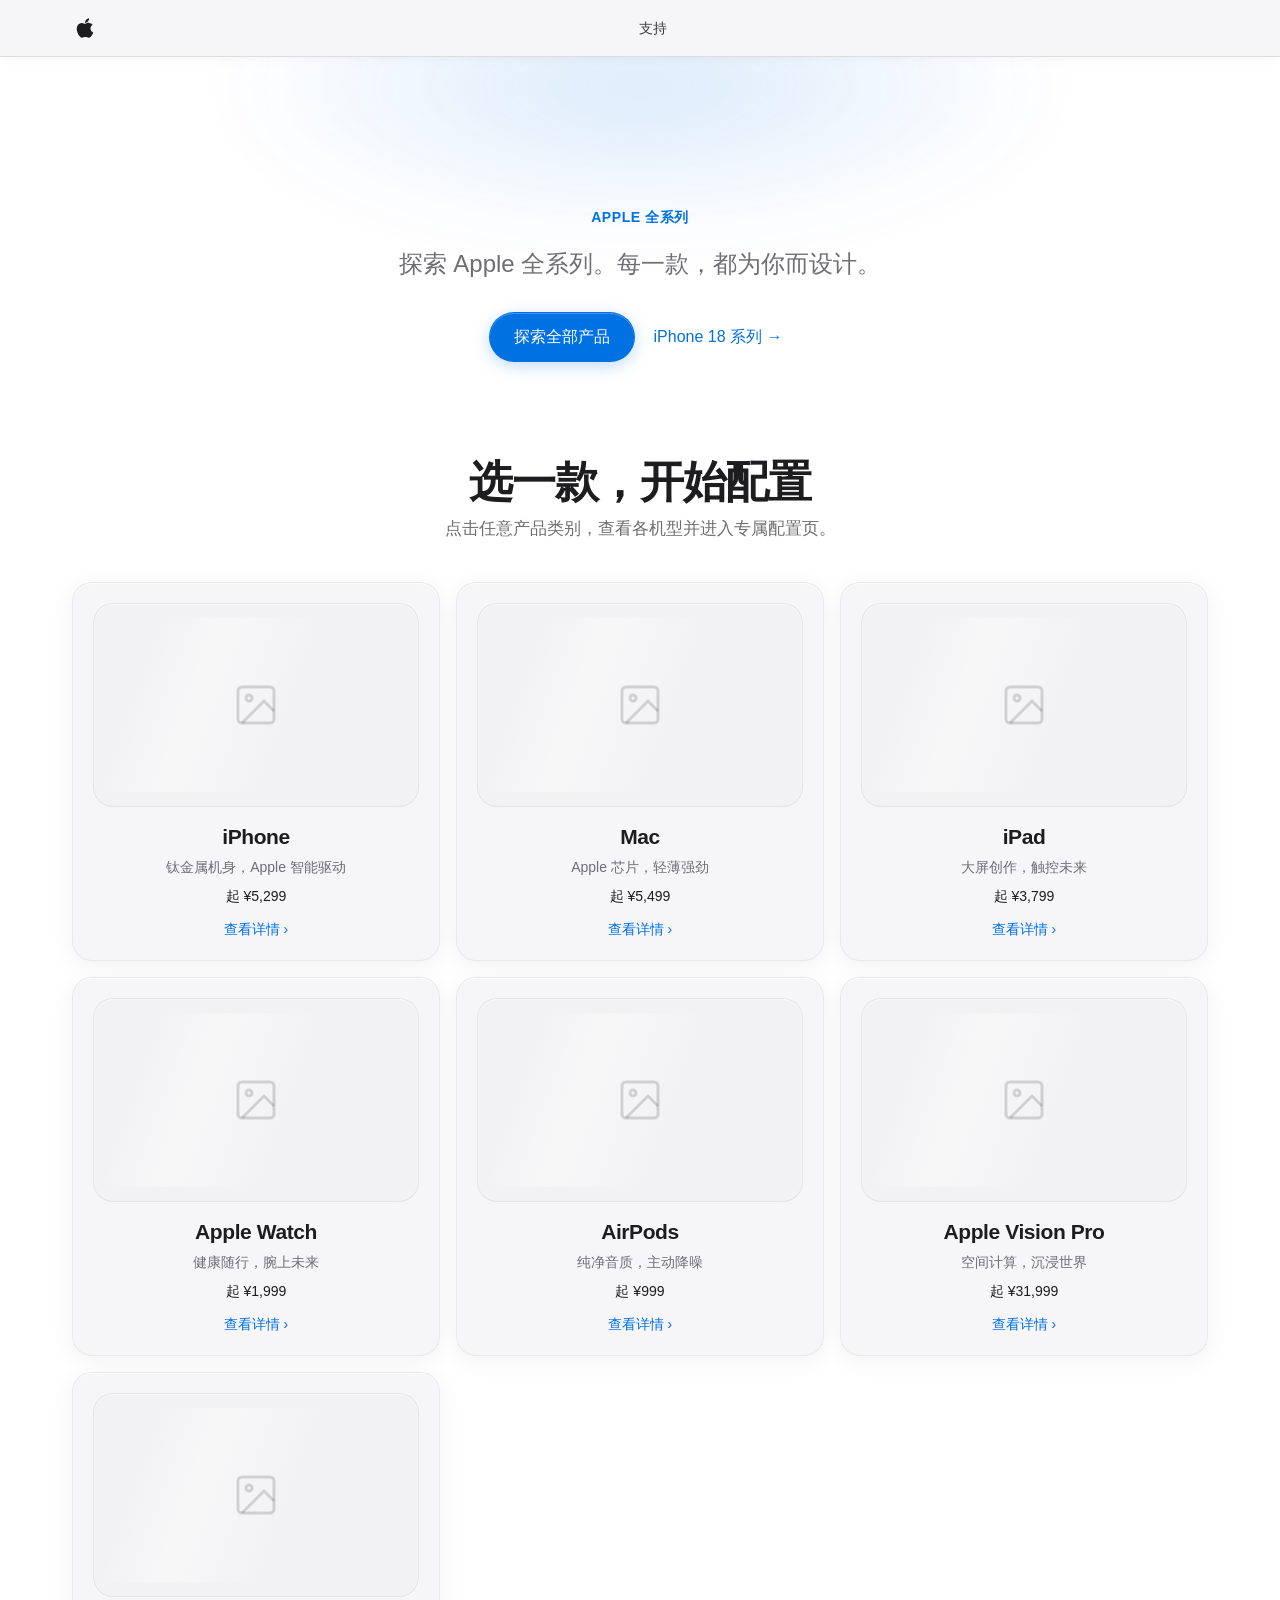
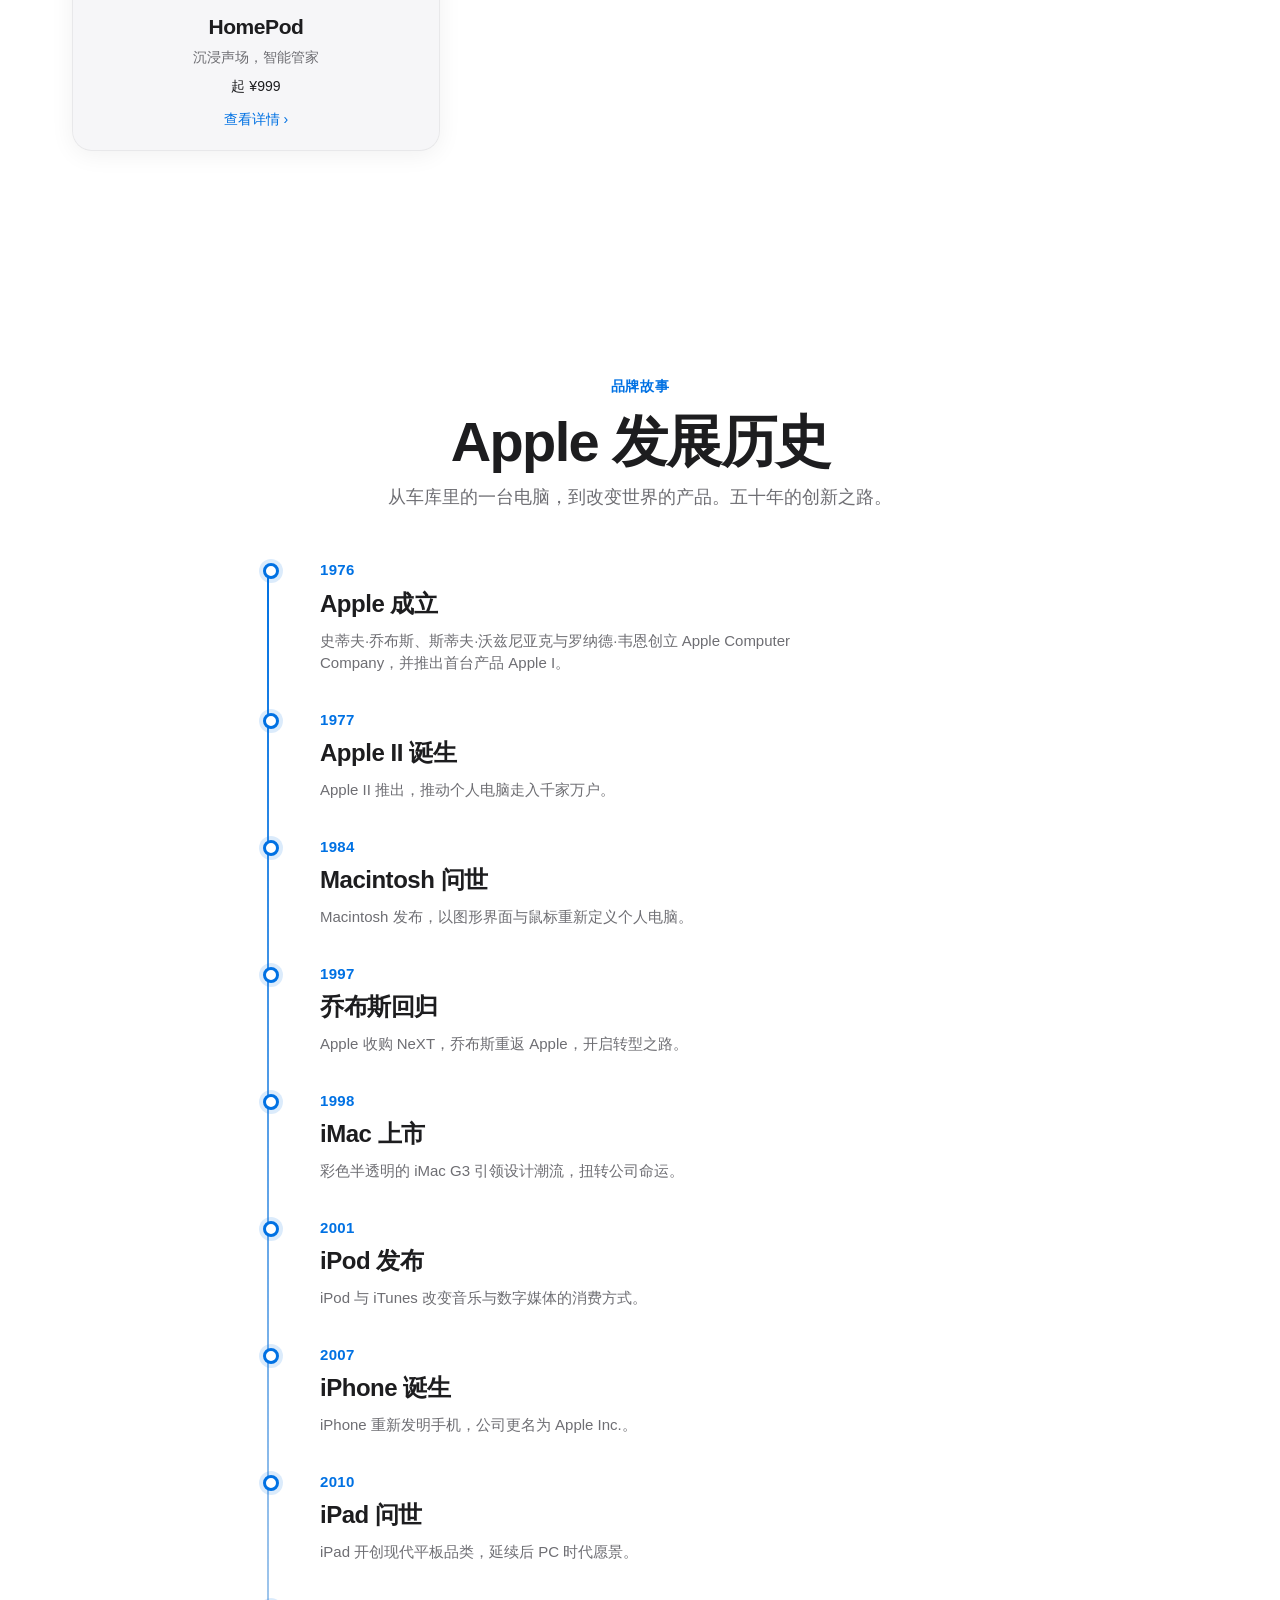
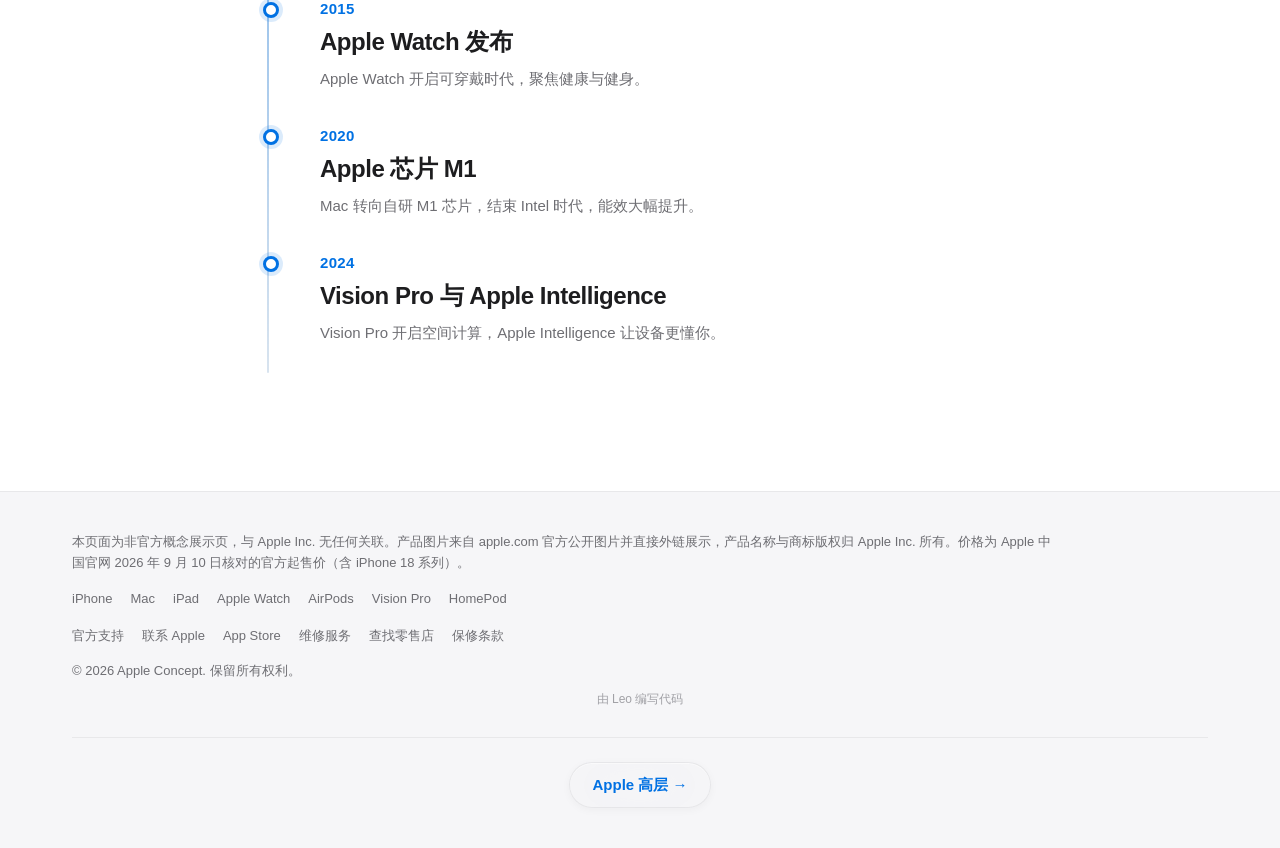
==== commit 19810df0: "merge: 保留远端 index.html，新增本地产物" ====
--- a/index.html
+++ b/index.html
@@ -5,25 +5,227 @@
 <meta name="viewport" content="width=device-width, initial-scale=1.0, viewport-fit=cover" />
 <title>Apple 全系列配置展示</title>
 <meta name="description" content="Apple 全系列概念配置展示。非官方概念展示页,与 Apple Inc. 无关联。" />
-<meta name="theme-color" content="#f0f2f7" />
+<meta name="theme-color" content="#ffffff" />
 <meta name="apple-mobile-web-app-capable" content="yes" />
 <meta name="apple-mobile-web-app-status-bar-style" content="default" />
 <meta http-equiv="X-UA-Compatible" content="IE=edge" />
 <meta name="referrer" content="no-referrer" />
 <link rel="icon" href="data:image/svg+xml,%3Csvg xmlns='http://www.w3.org/2000/svg' viewBox='0 0 24 24'%3E%3Cpath fill='%23000' d='M17.05 20.28c-.98.95-2.05.8-3.08.35-1.09-.46-2.09-.48-3.24 0-1.44.62-2.2.44-3.06-.35C2.79 15.25 3.51 7.59 9.05 7.31c1.35.07 2.29.74 3.08.8 1.18-.24 2.31-.93 3.57-.84 1.51.12 2.65.72 3.4 1.8-3.12 1.87-2.38 5.98.48 7.13-.57 1.5-1.31 2.99-2.54 4.09l.01-.01zM12.03 7.25c-.15-2.23 1.66-4.07 3.74-4.25.29 2.58-2.34 4.5-3.74 4.25z'/%3E%3C/svg%3E" />
-<link rel="stylesheet" href="style.css">
+<style>
+:root{--color-bg:#ffffff;--color-surface:rgba(245,245,247,0.9);--color-surface-2:rgba(250,250,252,1);--color-border:rgba(0,0,0,0.08);--color-divider:rgba(0,0,0,0.06);--color-text:#1d1d1f;--color-text-muted:#6e6e73;--color-text-faint:#a1a1a6;--color-primary:#0071e3;--color-primary-hover:#0077ed;--color-accent-soft:rgba(0,113,227,0.1);--media-bg:rgba(242,242,244,1);--card-bg:rgba(245,245,247,0.85);--card-text:#1d1d1f;--card-text-muted:#6e6e73;--card-border:rgba(0,0,0,0.06);--shadow-sm:0 1px 3px rgba(0,0,0,0.05);--shadow-md:0 8px 32px rgba(0,0,0,0.08);--shadow-lg:0 24px 64px rgba(0,0,0,0.12);--radius-sm:0.5rem;--radius-md:0.875rem;--radius-lg:1.25rem;--radius-xl:1.75rem;--transition:220ms cubic-bezier(0.16,1,0.3,1);--ease-out:cubic-bezier(0.16,1,0.3,1);--glass-blur:blur(30px) saturate(200%);--glass-bg:rgba(245,245,247,0.85);--glass-bg-strong:rgba(240,240,243,0.95);--glass-border:rgba(0,0,0,0.06);--glass-border-dark:rgba(0,0,0,0.1);--glass-shadow:0 4px 24px rgba(0,0,0,0.06),inset 0 1px 0 rgba(255,255,255,0.8);--glass-shadow-hover:0 12px 40px rgba(0,0,0,0.1),inset 0 1px 0 rgba(255,255,255,0.9);}
+*,*::before,*::after{box-sizing:border-box;margin:0;padding:0}
+html{-webkit-text-size-adjust:none;text-size-adjust:none;-webkit-font-smoothing:antialiased;-moz-osx-font-smoothing:grayscale;scroll-behavior:smooth;scroll-padding-top:84px}
+body{min-height:100dvh;line-height:1.5;font-family:-apple-system,BlinkMacSystemFont,'SF Pro Display','Inter','Segoe UI',sans-serif;font-size:17px;color:var(--color-text);background:#ffffff;-webkit-tap-highlight-color:transparent;overflow-x:hidden}
+body::before{display:none !important}
+body.home-bg::before{display:none !important}
+main{position:relative;z-index:1}
+img,svg{display:block;max-width:100%;height:auto}
+button{cursor:pointer;background:none;border:none;font:inherit;color:inherit}
+a{color:inherit;text-decoration:none;transition:color var(--transition)}
+a:hover{color:var(--color-primary)}
+h1,h2,h3,h4{text-wrap:balance;line-height:1.1;letter-spacing:-0.02em;font-weight:700}
+p,li{text-wrap:pretty}
+::selection{background:rgba(0,113,227,0.22)}
+:focus-visible{outline:2px solid var(--color-primary);outline-offset:3px;border-radius:var(--radius-sm)}
+.container{width:100%;max-width:1180px;margin-inline:auto;padding-inline:22px}
+.section{padding-block:clamp(56px,9vw,112px)}
+main{position:relative;min-height:60vh}
+.header{position:sticky;top:0;z-index:100;background:var(--glass-bg);backdrop-filter:var(--glass-blur);-webkit-backdrop-filter:var(--glass-blur);border-bottom:1px solid var(--glass-border-dark);box-shadow:0 1px 12px rgba(0,0,0,0.04);transition:border-color var(--transition),background var(--transition),box-shadow var(--transition)}
+.header--scrolled{border-bottom-color:var(--glass-border);box-shadow:0 4px 24px rgba(0,0,0,0.08)}
+.header__inner{height:56px;display:flex;align-items:center;justify-content:space-between}
+.brand{display:inline-flex;align-items:center;gap:9px;font-weight:700;font-size:20px;letter-spacing:-0.02em}
+.brand__mark{width:26px;height:26px;color:var(--color-text);transition:transform .4s var(--ease-out)}
+.brand:active .brand__mark{transform:scale(0.9)}
+.nav{display:flex;align-items:center;gap:2px;flex-wrap:wrap}
+.nav a{font-size:14px;padding:8px 14px;border-radius:980px;opacity:0.85;transition:background var(--transition),backdrop-filter var(--transition),box-shadow var(--transition),border-color var(--transition);border:1px solid transparent}
+.nav a:hover{opacity:1;background:var(--glass-bg-strong);backdrop-filter:var(--glass-blur);-webkit-backdrop-filter:var(--glass-blur);border-color:var(--glass-border);box-shadow:0 2px 12px rgba(0,0,0,0.06)}
+.header__tools{display:flex;align-items:center;gap:6px}
+.icon-btn{width:38px;height:38px;border-radius:980px;display:inline-flex;align-items:center;justify-content:center;color:var(--color-text);background:var(--glass-bg);backdrop-filter:var(--glass-blur);-webkit-backdrop-filter:var(--glass-blur);border:1px solid var(--glass-border);box-shadow:0 2px 8px rgba(0,0,0,0.05),inset 0 1px 0 rgba(255,255,255,0.5);transition:background var(--transition),transform var(--transition),box-shadow var(--transition)}
+.icon-btn:hover{background:var(--glass-bg-strong);transform:scale(1.06);box-shadow:0 4px 16px rgba(0,0,0,0.1),inset 0 1px 0 rgba(255,255,255,0.6)}
+.hero{position:relative;text-align:center;padding-top:clamp(72px,13vw,150px);padding-bottom:clamp(56px,8vw,96px);overflow:hidden}
+.hero__glow{position:absolute;inset:-20% 10% auto 10%;height:90%;pointer-events:none;z-index:0;background:radial-gradient(60% 60% at 50% 30%,color-mix(in srgb,var(--color-primary) 22%,transparent),transparent 70%);filter:blur(40px);opacity:0.7;animation:glowDrift 9s ease-in-out infinite alternate}
+@keyframes glowDrift{from{transform:translateY(0) scale(1);opacity:.55}to{transform:translateY(4%) scale(1.06);opacity:.85}}
+.hero>.container{position:relative;z-index:1}
+.hero .eyebrow,.hero p,.hero__cta{opacity:0;transform:translateY(22px);animation:heroIn .9s var(--ease-out) forwards}
+.hero .eyebrow{animation-delay:.05s}.hero p{animation-delay:.15s}.hero__cta{animation-delay:.3s}
+@keyframes heroIn{to{opacity:1;transform:none}}
+.eyebrow{font-size:14px;font-weight:600;color:var(--color-primary);letter-spacing:0.04em;text-transform:uppercase;margin-bottom:18px}
+.hero p{font-size:clamp(19px,2.4vw,24px);color:var(--color-text-muted);max-width:620px;margin-inline:auto}
+.hero__cta{margin-top:30px;display:flex;gap:10px;justify-content:center;flex-wrap:wrap}
+.btn{display:inline-flex;align-items:center;justify-content:center;gap:8px;font-size:16px;font-weight:500;padding:12px 24px;border-radius:980px;transition:background var(--transition),transform var(--transition),color var(--transition),box-shadow var(--transition),backdrop-filter var(--transition);white-space:nowrap;border:1px solid transparent}
+.btn--primary{background:var(--color-primary);color:#fff;box-shadow:0 4px 16px rgba(0,113,227,0.25),inset 0 1px 0 rgba(255,255,255,0.25);backdrop-filter:var(--glass-blur);-webkit-backdrop-filter:var(--glass-blur)}
+.btn--primary:hover{background:var(--color-primary-hover);color:#fff;transform:translateY(-2px);box-shadow:0 10px 28px rgba(0,113,227,0.3),inset 0 1px 0 rgba(255,255,255,0.3)}
+.btn--ghost{color:var(--color-primary);padding-left:8px;padding-right:8px;background:transparent}
+.btn--ghost:hover{text-decoration:underline;background:var(--glass-bg);backdrop-filter:var(--glass-blur);-webkit-backdrop-filter:var(--glass-blur)}
+.btn--block{width:100%}
+.btn--lg{padding:15px 30px;font-size:17px}
+.btn--chip{border:1px solid var(--glass-border);background:var(--glass-bg);backdrop-filter:var(--glass-blur);-webkit-backdrop-filter:var(--glass-blur);padding:11px 18px;border-radius:980px;font-size:15px;transition:var(--transition);box-shadow:0 2px 8px rgba(0,0,0,0.04),inset 0 1px 0 rgba(255,255,255,0.5)}
+.btn--chip:hover{background:var(--glass-bg-strong);box-shadow:0 4px 16px rgba(0,0,0,0.08),inset 0 1px 0 rgba(255,255,255,0.6);transform:translateY(-1px)}
+.btn--chip.selected{border-color:var(--color-primary);background:var(--color-accent-soft);color:var(--color-primary);box-shadow:0 0 0 1px var(--color-primary),0 4px 16px rgba(0,113,227,0.15),inset 0 1px 0 rgba(255,255,255,0.5)}
+.grid{display:grid;grid-template-columns:repeat(3,1fr);gap:16px}
+.card{position:relative;background:var(--glass-bg);backdrop-filter:var(--glass-blur);-webkit-backdrop-filter:var(--glass-blur);color:var(--card-text);border-radius:var(--radius-lg);padding:20px;display:flex;flex-direction:column;align-items:center;text-align:center;transition:transform var(--transition),box-shadow var(--transition),background var(--transition);overflow:hidden;min-height:340px;border:1px solid var(--glass-border);box-shadow:var(--glass-shadow)}
+.card:hover{transform:translateY(-6px);box-shadow:var(--glass-shadow-hover);background:var(--glass-bg-strong)}
+.card__media{width:100%;aspect-ratio:16/10;display:flex;align-items:center;justify-content:center;background:var(--media-bg);border-radius:var(--radius-lg);padding:14px;margin-bottom:6px;border:1px solid var(--glass-border);overflow:hidden;box-shadow:inset 0 1px 0 rgba(255,255,255,0.5)}
+.card__media img{max-width:100%;max-height:100%;width:auto;height:auto;object-fit:contain;border-radius:inherit;transition:transform .5s var(--ease-out),opacity .4s ease}
+.card:hover .card__media img{transform:scale(1.06)}
+.card__name{font-size:21px;font-weight:700;margin-top:8px;letter-spacing:-0.02em}
+.card__tag{font-size:14px;color:var(--card-text-muted);margin-top:5px;min-height:20px}
+.card__price{font-size:14px;color:var(--color-text);margin-top:8px}
+.card__cta{margin-top:12px;font-size:14px;color:var(--color-primary);font-weight:500;transition:gap var(--transition);display:inline-flex;align-items:center;gap:4px}
+.card:hover .card__cta{gap:8px}
+.section-head{text-align:center;margin-bottom:40px}
+.section-head h2{font-size:clamp(28px,5vw,44px);font-weight:800;letter-spacing:-0.03em}
+.section-head p{font-size:17px;color:var(--color-text-muted);margin-top:10px}
+.banner{background:var(--glass-bg);backdrop-filter:var(--glass-blur);-webkit-backdrop-filter:var(--glass-blur);border:1px solid var(--glass-border);border-radius:var(--radius-xl);padding:clamp(28px,5vw,56px) 24px;text-align:center;margin-bottom:36px;box-shadow:var(--glass-shadow)}
+.banner__media{aspect-ratio:16/7;display:flex;align-items:center;justify-content:center;margin-bottom:12px;border-radius:var(--radius-lg);overflow:hidden;padding:12px}
+.banner__media img{max-width:100%;max-height:100%;width:auto;height:auto;object-fit:contain;border-radius:inherit}
+.banner h2{font-size:clamp(32px,6vw,52px);margin-top:4px}
+.banner p{color:var(--color-text-muted);margin-top:8px;font-size:18px}
+.model-list{display:grid;grid-template-columns:1fr;gap:0}
+.model-row{display:flex;align-items:center;justify-content:space-between;gap:16px;padding:22px 16px;border-top:1px solid var(--color-divider);transition:background var(--transition),padding-left var(--transition),box-shadow var(--transition),border-color var(--transition);width:100%;text-align:left;border-radius:var(--radius-lg);border:1px solid transparent;margin:4px 0}
+.model-row:last-child{border-bottom:1px solid transparent}
+.model-row:hover{background:var(--glass-bg-strong);backdrop-filter:var(--glass-blur);-webkit-backdrop-filter:var(--glass-blur);padding-left:24px;border-color:var(--glass-border);box-shadow:0 4px 20px rgba(0,0,0,0.06),inset 0 1px 0 rgba(255,255,255,0.5)}
+.model-row__name{font-size:21px;font-weight:600}
+.model-row__sub{font-size:14px;color:var(--color-text-muted);margin-top:4px}
+.model-row__price{font-size:15px;color:var(--color-text-muted);white-space:nowrap}
+.model-row__price b{color:var(--color-text);font-weight:600}
+.model-row__arrow{color:var(--color-text-faint);transition:transform var(--transition),color var(--transition)}
+.model-row:hover .model-row__arrow{transform:translateX(4px);color:var(--color-primary)}
+.view{opacity:0;transform:translateY(18px);transition:opacity .5s var(--ease-out),transform .5s var(--ease-out);will-change:opacity,transform}
+.view.active{opacity:1;transform:none}
+.is-hidden{display:none !important}
+.is-leaving{position:absolute;top:0;left:0;right:0;opacity:0;pointer-events:none}
+.back-link{display:inline-flex;align-items:center;gap:6px;font-size:14px;font-weight:500;color:var(--color-text);background:var(--glass-bg);backdrop-filter:var(--glass-blur);-webkit-backdrop-filter:var(--glass-blur);padding:9px 16px 9px 12px;border-radius:980px;border:1px solid var(--glass-border);margin-bottom:28px;transition:gap var(--transition),background var(--transition),transform var(--transition),box-shadow var(--transition);box-shadow:0 2px 8px rgba(0,0,0,0.04),inset 0 1px 0 rgba(255,255,255,0.5)}
+.back-link:hover{background:var(--glass-bg-strong);transform:translateX(-2px);gap:10px;box-shadow:0 4px 16px rgba(0,0,0,0.08),inset 0 1px 0 rgba(255,255,255,0.6)}
+.detail__layout{display:grid;grid-template-columns:1.1fr 0.9fr;gap:40px;align-items:start}
+.detail__media{position:sticky;top:84px;aspect-ratio:16/10;background:var(--media-bg);backdrop-filter:var(--glass-blur);-webkit-backdrop-filter:var(--glass-blur);border:1px solid var(--glass-border);border-radius:var(--radius-xl);padding:24px;display:flex;align-items:center;justify-content:center;box-shadow:var(--glass-shadow);transition:background .5s var(--ease-out),box-shadow var(--transition)}
+.detail__media img{max-width:100%;max-height:100%;width:auto;height:auto;object-fit:contain;border-radius:inherit;transition:opacity .4s ease}
+.detail__title{font-size:clamp(32px,6vw,52px);font-weight:800;letter-spacing:-0.03em}
+.detail__tag{font-size:19px;color:var(--color-text-muted);margin-top:8px;margin-bottom:28px}
+.config-group{margin-bottom:28px;opacity:0;transform:translateY(16px);animation:fadeUp .6s var(--ease-out) forwards}
+.config-group:nth-child(1){animation-delay:.05s}.config-group:nth-child(2){animation-delay:.12s}.config-group:nth-child(3){animation-delay:.19s}.config-group:nth-child(4){animation-delay:.26s}.config-group:nth-child(5){animation-delay:.33s}.config-group:nth-child(6){animation-delay:.4s}.config-group:nth-child(7){animation-delay:.47s}
+@keyframes fadeUp{to{opacity:1;transform:none}}
+.config-group__label{font-size:13px;font-weight:600;color:var(--color-text-muted);text-transform:uppercase;letter-spacing:0.04em;margin-bottom:12px;display:inline-block;padding:5px 12px;background:var(--glass-bg);backdrop-filter:var(--glass-blur);-webkit-backdrop-filter:var(--glass-blur);border:1px solid var(--glass-border);border-radius:980px;box-shadow:0 1px 4px rgba(0,0,0,0.03),inset 0 1px 0 rgba(255,255,255,0.5)}
+.option-row{display:flex;flex-direction:column;gap:10px}
+.option{border:1px solid var(--glass-border);border-radius:var(--radius-lg);padding:14px 16px;display:flex;align-items:center;justify-content:space-between;gap:12px;transition:border-color var(--transition),background var(--transition),transform var(--transition),box-shadow var(--transition);background:var(--glass-bg);backdrop-filter:var(--glass-blur);-webkit-backdrop-filter:var(--glass-blur);text-align:left;width:100%;box-shadow:0 2px 8px rgba(0,0,0,0.03),inset 0 1px 0 rgba(255,255,255,0.5)}
+.option:hover{border-color:var(--glass-border-dark);transform:translateX(2px);background:var(--glass-bg-strong);box-shadow:0 4px 16px rgba(0,0,0,0.06),inset 0 1px 0 rgba(255,255,255,0.6)}
+.option.selected{border-color:var(--color-primary);box-shadow:0 0 0 1px var(--color-primary),0 4px 16px rgba(0,113,227,0.15),inset 0 1px 0 rgba(255,255,255,0.5);background:var(--color-accent-soft)}
+.option__main{display:flex;flex-direction:column;gap:2px}
+.option__name{font-size:16px;font-weight:600}
+.option__sub{font-size:13px;color:var(--color-text-muted)}
+.option__price{font-size:15px;font-weight:500;color:var(--color-text-muted);white-space:nowrap}
+.swatch-row{display:flex;flex-wrap:wrap;gap:14px}
+.swatch{display:flex;flex-direction:column;align-items:center;gap:8px;padding:8px;border-radius:var(--radius-md);transition:background var(--transition),box-shadow var(--transition)}
+.swatch:hover{background:var(--glass-bg);backdrop-filter:var(--glass-blur);-webkit-backdrop-filter:var(--glass-blur)}
+.swatch__dot{width:34px;height:34px;border-radius:50%;border:1px solid var(--glass-border-dark);box-shadow:0 2px 6px rgba(0,0,0,0.1),inset 0 1px 0 rgba(255,255,255,0.4);transition:transform var(--transition),box-shadow var(--transition)}
+.swatch:hover .swatch__dot{transform:scale(1.1)}
+.swatch.selected .swatch__dot{box-shadow:0 0 0 2px var(--media-bg),0 0 0 4px var(--color-primary),0 2px 8px rgba(0,0,0,0.15);transform:scale(1.05)}
+.swatch__label{font-size:12px;color:var(--color-text-muted);max-width:72px;text-align:center}
+.chip-row{display:flex;flex-wrap:wrap;gap:10px}
+.chip{border:1px solid var(--glass-border);border-radius:980px;padding:9px 16px;font-size:14px;font-weight:500;transition:border-color var(--transition),background var(--transition),color var(--transition),transform var(--transition),box-shadow var(--transition);background:var(--glass-bg);backdrop-filter:var(--glass-blur);-webkit-backdrop-filter:var(--glass-blur);box-shadow:0 2px 8px rgba(0,0,0,0.03),inset 0 1px 0 rgba(255,255,255,0.5)}
+.chip:hover{border-color:var(--glass-border-dark);transform:translateY(-1px);background:var(--glass-bg-strong);box-shadow:0 4px 14px rgba(0,0,0,0.07),inset 0 1px 0 rgba(255,255,255,0.6)}
+.chip.selected{border-color:var(--color-primary);background:var(--color-accent-soft);color:var(--color-primary);box-shadow:0 0 0 1px var(--color-primary),0 4px 14px rgba(0,113,227,0.12),inset 0 1px 0 rgba(255,255,255,0.5)}
+.summary{margin-top:8px;border-top:1px solid var(--color-divider);padding-top:24px;background:var(--glass-bg);backdrop-filter:var(--glass-blur);-webkit-backdrop-filter:var(--glass-blur);border:1px solid var(--glass-border);border-radius:var(--radius-lg);padding:20px;box-shadow:var(--glass-shadow)}
+.summary__row{display:flex;justify-content:space-between;align-items:baseline;font-size:16px;margin-bottom:10px}
+.summary__row span:first-child{color:var(--color-text-muted)}
+.summary__total{display:flex;justify-content:space-between;align-items:baseline;font-size:22px;font-weight:700;margin-top:16px;padding-top:16px;border-top:1px solid var(--color-divider)}
+.summary__total span.bump{animation:bump .5s var(--ease-out)}
+@keyframes bump{0%{transform:scale(1)}30%{transform:scale(1.12);color:var(--color-primary)}100%{transform:scale(1)}}
+.future-hero{text-align:center;margin-bottom:48px}
+.future-hero h2{font-size:clamp(32px,6vw,56px);font-weight:800;letter-spacing:-0.03em}
+.future-hero p{font-size:18px;color:var(--color-text-muted);margin-top:12px;max-width:640px;margin-inline:auto}
+.future-gallery{display:grid;grid-template-columns:repeat(3,1fr);gap:16px;margin-bottom:56px}
+.future-card{background:var(--glass-bg);backdrop-filter:var(--glass-blur);-webkit-backdrop-filter:var(--glass-blur);border:1px solid var(--glass-border);border-radius:var(--radius-lg);padding:18px;box-shadow:var(--glass-shadow);transition:transform var(--transition),box-shadow var(--transition),background var(--transition)}
+.future-card:hover{transform:translateY(-4px);box-shadow:var(--glass-shadow-hover);background:var(--glass-bg-strong)}
+.future-card__media{aspect-ratio:4/3;border-radius:var(--radius-lg);background:var(--media-bg);display:flex;align-items:center;justify-content:center;margin-bottom:14px;overflow:hidden;padding:12px;border:1px solid var(--glass-border);box-shadow:inset 0 1px 0 rgba(255,255,255,0.5)}
+.future-card__media img{max-width:100%;max-height:100%;width:auto;height:auto;object-fit:contain;border-radius:inherit}
+.future-card__title{font-size:18px;font-weight:600}
+.future-card__desc{font-size:14px;color:var(--color-text-muted);margin-top:6px}
+.tech-grid{display:grid;grid-template-columns:repeat(3,1fr);gap:20px}
+.tech-card{background:var(--glass-bg);backdrop-filter:var(--glass-blur);-webkit-backdrop-filter:var(--glass-blur);border:1px solid var(--glass-border);border-radius:var(--radius-lg);padding:24px;box-shadow:var(--glass-shadow);cursor:pointer;transition:transform var(--transition),box-shadow var(--transition),background var(--transition)}
+.tech-card:hover{transform:translateY(-4px);box-shadow:var(--glass-shadow-hover);background:var(--glass-bg-strong)}
+.tech-card__media{aspect-ratio:16/9;border-radius:var(--radius-lg);background:var(--media-bg);margin-bottom:18px;display:flex;align-items:center;justify-content:center;overflow:hidden;padding:12px;border:1px solid var(--glass-border);box-shadow:inset 0 1px 0 rgba(255,255,255,0.5)}
+.tech-card__media img{max-width:100%;max-height:100%;width:auto;height:auto;object-fit:contain;border-radius:inherit}
+.tech-card h3{font-size:22px;font-weight:700;letter-spacing:-0.02em}
+.tech-card p{font-size:15px;color:var(--color-text-muted);margin-top:10px;line-height:1.6}
+.tech-card .more{margin-top:14px;font-size:14px;color:var(--color-primary)}
+.future-note{text-align:center;font-size:13px;color:var(--color-text-faint);margin-top:36px}
+.detail-wrap{max-width:820px;margin-inline:auto}
+.detail-banner{aspect-ratio:16/7;margin-bottom:30px;border-radius:var(--radius-xl);background:var(--media-bg);backdrop-filter:var(--glass-blur);-webkit-backdrop-filter:var(--glass-blur);border:1px solid var(--glass-border);display:flex;align-items:center;justify-content:center;padding:20px;box-shadow:var(--glass-shadow)}
+.detail-banner img{max-width:100%;max-height:100%;width:auto;height:auto;object-fit:contain;border-radius:inherit}
+.detail-body h2{margin-bottom:14px;font-size:26px}
+.detail-body p{line-height:1.7;margin-bottom:16px}
+.detail-body ul{padding-left:22px;margin-bottom:24px}
+.detail-body li{margin-bottom:8px;line-height:1.6}
+.detail-source{margin-top:32px;padding:14px 18px;border:1px solid var(--glass-border);border-radius:var(--radius-md);font-size:13px;color:var(--color-text-muted);background:var(--glass-bg);backdrop-filter:var(--glass-blur);-webkit-backdrop-filter:var(--glass-blur);box-shadow:0 2px 8px rgba(0,0,0,0.03),inset 0 1px 0 rgba(255,255,255,0.5)}
+.footer{border-top:1px solid var(--glass-border);padding-block:40px;color:var(--color-text-muted);font-size:13px;line-height:1.6;background:var(--glass-bg);backdrop-filter:var(--glass-blur);-webkit-backdrop-filter:var(--glass-blur)}
+.footer__note{max-width:980px}
+.footer__links{display:flex;gap:18px;margin-top:16px;flex-wrap:wrap}
+.footer__links a{transition:color var(--transition),transform var(--transition)}
+.footer__links a:hover{transform:translateY(-1px)}
+.reveal{opacity:0;transform:translateY(28px);transition:opacity .8s var(--ease-out),transform .8s var(--ease-out)}
+.reveal.in{opacity:1;transform:none}
+.timeline{position:relative;max-width:760px;margin-inline:auto;padding-left:34px}
+.timeline::before{content:'';position:absolute;left:7px;top:6px;bottom:6px;width:2px;background:linear-gradient(to bottom,var(--color-primary),color-mix(in srgb,var(--color-primary) 10%,var(--color-divider)));border-radius:2px}
+.tl-item{position:relative;padding:0 0 34px 26px;opacity:0;transform:translateY(24px);transition:opacity .7s var(--ease-out),transform .7s var(--ease-out)}
+.tl-item.in{opacity:1;transform:none}
+.tl-item::before{content:'';position:absolute;left:-31px;top:4px;width:16px;height:16px;border-radius:50%;background:var(--color-bg);border:3px solid var(--color-primary);box-shadow:0 0 0 4px color-mix(in srgb,var(--color-primary) 14%,transparent)}
+.tl-item__year{font-size:15px;font-weight:700;color:var(--color-primary);letter-spacing:0.02em}
+.tl-item__title{font-size:24px;font-weight:700;margin-top:4px;letter-spacing:-0.02em}
+.tl-item__desc{font-size:15px;color:var(--color-text-muted);margin-top:8px;max-width:60ch}
+.timeline-head{text-align:center;margin-bottom:48px}
+.timeline-head .eyebrow{margin-bottom:14px}
+.timeline-head h2{font-size:clamp(32px,6vw,56px);font-weight:800;letter-spacing:-0.03em}
+.timeline-head p{color:var(--color-text-muted);margin-top:12px;font-size:18px;max-width:560px;margin-inline:auto}
+@media(max-width:1024px){.container{padding-inline:20px}.grid{grid-template-columns:repeat(2,1fr);gap:14px}.card{min-height:320px;padding:18px}.card__media{aspect-ratio:16/10;padding:12px}.future-gallery{grid-template-columns:repeat(2,1fr)}.tech-grid{grid-template-columns:repeat(2,1fr)}.detail__layout{gap:28px}.detail__media{padding:20px}.section{padding-block:clamp(48px,8vw,96px)}}
+@media(max-width:880px){.detail__layout{grid-template-columns:1fr;gap:28px}.detail__media{position:static;aspect-ratio:16/9;max-height:340px}}
+@media(max-width:720px){.future-gallery{grid-template-columns:1fr}.tech-grid{grid-template-columns:1fr}.banner__media{aspect-ratio:16/9}}
+@media(max-width:560px){.container{padding-inline:16px}.grid{grid-template-columns:1fr;gap:14px}.card{min-height:300px;padding:16px}.card__media{aspect-ratio:16/9;padding:10px;min-height:160px}.card__name{font-size:19px}.card__tag{font-size:13px}.hero{padding-top:60px;padding-bottom:48px}.hero p{font-size:17px}.btn{padding:10px 20px;font-size:15px}.btn--lg{padding:12px 24px;font-size:16px}.section-head h2{font-size:clamp(24px,6vw,36px)}.detail__title{font-size:clamp(28px,8vw,40px)}.detail__media{aspect-ratio:16/9;padding:16px;min-height:220px}.model-row{padding:18px 8px}.model-row__name{font-size:18px}.timeline{padding-left:28px}.tl-item__title{font-size:20px}.banner{padding:24px 16px}.banner h2{font-size:clamp(28px,7vw,40px)}.nav{display:none}.future-card__media{aspect-ratio:16/10}.tech-card__media{aspect-ratio:16/9}.detail-banner{aspect-ratio:16/9;padding:14px}}
+@media(max-width:390px){.brand{font-size:17px}.icon-btn{width:34px;height:34px}.hero__cta{flex-direction:column;align-items:stretch}.chip-row{gap:8px}.chip{padding:8px 12px;font-size:13px}.card__media{min-height:140px}.detail__media{min-height:180px;padding:12px}.option{padding:12px 14px}.option__name{font-size:15px}}
+.leadership-hero{text-align:center;margin-bottom:48px}
+.leadership-hero h2{font-size:clamp(32px,6vw,56px);font-weight:800;letter-spacing:-0.03em}
+.leadership-hero p{font-size:18px;color:var(--color-text-muted);margin-top:12px;max-width:640px;margin-inline:auto}
+.leadership-section{margin-bottom:56px}
+.leadership-section h3{font-size:clamp(24px,4vw,36px);font-weight:700;letter-spacing:-0.02em;margin-bottom:8px}
+.leadership-section .section-sub{font-size:15px;color:var(--color-text-muted);margin-bottom:28px}
+.leader-grid{display:grid;grid-template-columns:repeat(3,1fr);gap:20px}
+.leader-card{background:var(--glass-bg);backdrop-filter:var(--glass-blur);-webkit-backdrop-filter:var(--glass-blur);border:1px solid var(--glass-border);border-radius:var(--radius-lg);padding:24px;box-shadow:var(--glass-shadow);transition:transform var(--transition),box-shadow var(--transition),background var(--transition)}
+.leader-card:hover{transform:translateY(-4px);box-shadow:var(--glass-shadow-hover);background:var(--glass-bg-strong)}
+.leader-card__photo{width:100%;aspect-ratio:1;border-radius:50%;overflow:hidden;margin-bottom:18px;background:var(--media-bg);display:flex;align-items:center;justify-content:center;border:1px solid var(--glass-border);box-shadow:0 4px 16px rgba(0,0,0,0.08),inset 0 1px 0 rgba(255,255,255,0.5)}
+.leader-card__photo img{width:100%;height:100%;object-fit:cover}
+.leader-card__name{font-size:20px;font-weight:700;letter-spacing:-0.02em}
+.leader-card__title{font-size:14px;color:var(--color-primary);font-weight:600;margin-top:4px;line-height:1.4}
+.leader-card__bio{font-size:13px;color:var(--color-text-muted);margin-top:12px;line-height:1.6;max-height:52px;overflow:hidden;position:relative}
+.leader-card__bio::after{content:'';position:absolute;bottom:0;left:0;right:0;height:24px;background:linear-gradient(to bottom,transparent,var(--glass-bg))}
+.leader-card.expanded .leader-card__bio{max-height:none}
+.leader-card.expanded .leader-card__bio::after{display:none}
+.leader-card__toggle{margin-top:10px;font-size:13px;color:var(--color-primary);font-weight:500;cursor:pointer;background:var(--glass-bg);backdrop-filter:var(--glass-blur);-webkit-backdrop-filter:var(--glass-blur);border:1px solid var(--glass-border);border-radius:980px;padding:6px 14px;transition:background var(--transition),box-shadow var(--transition),transform var(--transition)}
+.leader-card__toggle:hover{background:var(--glass-bg-strong);box-shadow:0 2px 8px rgba(0,0,0,0.06);transform:translateY(-1px)}
+.footer-leadership-btn{text-align:center;margin-top:28px;padding-top:24px;border-top:1px solid var(--color-divider)}
+.footer-leadership-btn a{display:inline-flex;align-items:center;gap:6px;font-size:15px;font-weight:600;color:var(--color-primary);padding:10px 22px;border-radius:980px;background:var(--glass-bg);backdrop-filter:var(--glass-blur);-webkit-backdrop-filter:var(--glass-blur);border:1px solid var(--glass-border);box-shadow:0 2px 8px rgba(0,0,0,0.04),inset 0 1px 0 rgba(255,255,255,0.5);transition:background var(--transition),transform var(--transition),box-shadow var(--transition)}
+.footer-leadership-btn a:hover{background:var(--glass-bg-strong);transform:translateY(-1px);box-shadow:0 4px 16px rgba(0,0,0,0.08),inset 0 1px 0 rgba(255,255,255,0.6)}
+@media(max-width:1024px){.leader-grid{grid-template-columns:repeat(2,1fr);gap:16px}}
+@media(max-width:560px){.leader-grid{grid-template-columns:1fr;gap:14px}.leader-card{padding:20px}.leader-card__photo{max-width:140px;margin-inline:auto}.leader-card__name{text-align:center}.leader-card__title{text-align:center}}
+.btn,.btn--chip,.chip,.option,.swatch,.card,.model-row,.tech-card,.future-card,.leader-card,.back-link,.nav a,.leader-card__toggle{position:relative;overflow:hidden}
+.btn::after,.btn--chip::after,.chip::after,.option::after,.model-row::after,.back-link::after{content:"";position:absolute;inset:0;background:radial-gradient(circle at var(--ripple-x,50%) var(--ripple-y,50%),rgba(255,255,255,0.5) 0%,transparent 60%);opacity:0;transform:scale(0);transition:transform .5s ease-out,opacity .5s ease-out;pointer-events:none}
+.btn:active::after,.btn--chip:active::after,.chip:active::after,.option:active::after,.model-row:active::after,.back-link:active::after{opacity:1;transform:scale(2.5);transition:0s}
+.card__media img,.detail__media img,.future-card__media img,.tech-card__media img,.banner__media img,.detail-banner img{transition:opacity .4s ease,transform .5s var(--ease-out)}
+.card__media img.loading,.detail__media img.loading{opacity:0}
+.img-placeholder{display:flex;align-items:center;justify-content:center;width:100%;height:100%;background:linear-gradient(110deg,var(--media-bg) 8%,rgba(255,255,255,0.4) 18%,var(--media-bg) 33%);background-size:200% 100%;animation:shimmer 1.4s infinite}
+@keyframes shimmer{0%{background-position:200% 0}100%{background-position:-200% 0}}
+.view{will-change:opacity,transform}
+.card,.tech-card,.future-card,.leader-card{will-change:transform}
+@media(prefers-reduced-motion:reduce){*,*::before,*::after{animation-duration:.01ms !important;animation-iteration-count:1 !important;transition-duration:.01ms !important}.hero__glow{animation:none}}
+@supports not (backdrop-filter:blur(10px)){.card,.header,.banner,.tech-card,.future-card,.leader-card,.option,.chip,.btn--chip,.back-link,.detail__media,.summary,.detail-source,.footer,.config-group__label,.swatch,.leader-card__toggle,.footer-leadership-btn a,.icon-btn,.nav a:hover{background:rgba(245,245,247,0.95) !important}}
+</style>
 </head>
 <body>
-<div id="app">
 <header class="header" id="header">
   <div class="container header__inner">
     <a class="brand" href="#" data-go="home" aria-label="Apple">
       <svg class="brand__mark" viewBox="0 0 24 24" fill="currentColor" aria-hidden="true"><path d="M17.05 20.28c-.98.95-2.05.8-3.08.35-1.09-.46-2.09-.48-3.24 0-1.44.62-2.2.44-3.06-.35C2.79 15.25 3.51 7.59 9.05 7.31c1.35.07 2.29.74 3.08.8 1.18-.24 2.31-.93 3.57-.84 1.51.12 2.65.72 3.4 1.8-3.12 1.87-2.38 5.98.48 7.13-.57 1.5-1.31 2.99-2.54 4.09l.01-.01zM12.03 7.25c-.15-2.23 1.66-4.07 3.74-4.25.29 2.58-2.34 4.5-3.74 4.25z"/></svg>
     </a>
-    <nav class="nav">
-      <a href="https://support.apple.com/" target="_blank" rel="noopener" class="nav-home-only">Apple 支持</a>
-      <a href="#" data-go="accessories" class="nav-home-only">配件</a>
-    </nav>
+    <nav class="nav"><a href="https://support.apple.com/" target="_blank" rel="noopener">支持</a></nav>
     <div class="header__tools"></div>
   </div>
 </header>
@@ -79,10 +281,7 @@
         <h2>iPhone 18 系列</h2>
         <p>新一代 iPhone 与 Apple Watch、AirPods 已全部上市。信息来自 Apple 中国官网。</p>
       </div>
-      <div class="section-head reveal">
-        <h2>iPhone 18 系列</h2>
-        <p>2026 年 9 月正式发布 · 全部机型已上线产品清单</p>
-      </div>
+      <div class="section-head reveal"><h2>iPhone 18 系列</h2><p>2026 年 9 月正式发布 · 全部机型已上线产品清单</p></div>
       <div class="future-gallery">
         <div class="future-card reveal">
           <div class="future-card__media"><img src="https://www.apple.com/v/iphone-18-pro/a/images/meta/iphone-18-pro_overview__bl9no3txkonm_og.png" alt="iPhone 18 Pro" loading="lazy" referrerpolicy="no-referrer"/></div>
@@ -100,10 +299,7 @@
           <div class="future-card__desc">超轻超薄 · A19 Pro 芯片 · 钛金属边框 · 6.5 英寸超视网膜 XDR 显示屏 · 现已发售</div>
         </div>
       </div>
-      <div class="section-head reveal">
-        <h2>三大核心技术</h2>
-        <p>来自 Apple WWDC 2026 官方发布</p>
-      </div>
+      <div class="section-head reveal"><h2>三大核心技术</h2><p>来自 Apple WWDC 2026 官方发布</p></div>
       <div class="tech-grid">
         <div class="tech-card reveal" data-go="detail-ai">
           <div class="tech-card__media"><img src="https://www.apple.com/v/apple-intelligence/h/images/meta/apple_intelligence__bj33bjkp28k2_og.png?202608202102" alt="Apple Intelligence" loading="lazy" referrerpolicy="no-referrer"/></div>
@@ -118,7 +314,7 @@
           <div class="more">了解更多 →</div>
         </div>
         <div class="tech-card reveal" data-go="detail-ios27">
-          <div class="tech-card__media"><img src="https://www.apple.com/v/os/g/images/meta/ios__fejeckz2gjmi_og.png?202609042047" alt="iOS 27" loading="lazy" referrerpolicy="no-referrer"/></div>
+          <div class="tech-card__media"><img src="https://aka.doubaocdn.com/s/Vc50MQSWhU" alt="iOS 27" loading="lazy" referrerpolicy="no-referrer"/></div>
           <h3>iOS 27</h3>
           <p>iOS 27 brings all-new Siri AI, AI-powered photo editing and more.</p>
           <div class="more">了解更多 →</div>
@@ -155,66 +351,14 @@
   </section>
   <section class="view is-hidden" id="detail-ios27">
     <div class="container detail-wrap" style="padding-top:36px;padding-bottom:80px;">
-      <button class="back-link" data-cat-back="iphone"><svg width="18" height="18" viewBox="0 0 24 24" fill="none" stroke="currentColor" stroke-width="2.2" stroke-linecap="round" stroke-linejoin="round"><path d="M15 18l-6-6 6-6"/></svg><span>返回 iPhone</span></button>
-      <div class="detail-banner"><img src="https://www.apple.com/v/os/g/images/meta/ios__fejeckz2gjmi_og.png?202609042047" alt="iOS 27" referrerpolicy="no-referrer"></div>
+      <button class="back-link detail-back"><svg width="18" height="18" viewBox="0 0 24 24" fill="none" stroke="currentColor" stroke-width="2.2" stroke-linecap="round" stroke-linejoin="round"><path d="M15 18l-6-6 6-6"/></svg><span>返回 iPhone 18 系列</span></button>
+      <div class="detail-banner"><img src="https://aka.doubaocdn.com/s/Vc50MQSWhU" alt="iOS 27" referrerpolicy="no-referrer"></div>
       <div class="detail-body">
         <h2>iOS 27</h2>
         <p>iOS 27 brings all-new Siri AI, AI-powered photo editing with Spatial Reframing and upgraded Clean Up, Siri mode in Camera, intuitive child safety features, and system-wide performance improvements. Coming this autumn.</p>
         <ul><li>Built-in Siri AI assistant across whole system</li><li>AI photo editing: Spatial Reframing and Clean-Up</li><li>Camera Siri mode, new child safety protection tools</li><li>Optimized system performance and power efficiency</li></ul>
         <a class="btn btn--primary" target="_blank" href="https://www.apple.com/ios/ios-27/">访问 Apple 美国官网</a>
         <div class="detail-source">来源：Apple US official iOS preview page</div>
-      </div>
-    </div>
-  </section>
-  <section class="view is-hidden" id="detail-macos">
-    <div class="container detail-wrap" style="padding-top:36px;padding-bottom:80px;">
-      <button class="back-link" data-cat-back="mac"><svg width="18" height="18" viewBox="0 0 24 24" fill="none" stroke="currentColor" stroke-width="2.2" stroke-linecap="round" stroke-linejoin="round"><path d="M15 18l-6-6 6-6"/></svg><span>返回 Mac</span></button>
-      <div class="detail-banner"><img src="https://www.apple.com/v/os/g/images/meta/macos__fq1r9rjmcj2a_og.png?202609042047" alt="macOS 27 Golden Gate" referrerpolicy="no-referrer"></div>
-      <div class="detail-body">
-        <h2>macOS 27 Golden Gate</h2>
-        <p>macOS 27 Golden Gate brings all-new Siri AI, next-generation Apple Intelligence across the apps you use most, Visual Intelligence on Mac, and enhanced Liquid Glass design. Available starting September 15.</p>
-        <ul><li>All-new Siri AI — an even more capable AI assistant with expanded intelligence</li><li>Next-generation Apple Intelligence enhances Photos, Messages, Safari and more</li><li>Visual Intelligence on Mac — learn more and take action about virtually anything onscreen</li><li>Enhanced Liquid Glass with improved readability, contrast and customizable appearance</li></ul>
-        <a class="btn btn--primary" target="_blank" href="https://www.apple.com/os/macos/">访问 Apple 美国官网</a>
-        <div class="detail-source">来源：Apple US official macOS preview page (apple.com/os/macos)</div>
-      </div>
-    </div>
-  </section>
-  <section class="view is-hidden" id="detail-ipados">
-    <div class="container detail-wrap" style="padding-top:36px;padding-bottom:80px;">
-      <button class="back-link" data-cat-back="ipad"><svg width="18" height="18" viewBox="0 0 24 24" fill="none" stroke="currentColor" stroke-width="2.2" stroke-linecap="round" stroke-linejoin="round"><path d="M15 18l-6-6 6-6"/></svg><span>返回 iPad</span></button>
-      <div class="detail-banner"><img src="https://www.apple.com/v/os/g/images/meta/ipados__eyq4lv2du98i_og.png?202609042047" alt="iPadOS 27" referrerpolicy="no-referrer"></div>
-      <div class="detail-body">
-        <h2>iPadOS 27</h2>
-        <p>iPadOS 27 brings all-new Siri AI powered by Apple Intelligence, next-generation AI features across your favorite apps, Visual Intelligence on iPad, and updates to Liquid Glass. Available starting September 15.</p>
-        <ul><li>All-new Siri AI — an even more capable AI assistant with expanded intelligence</li><li>Next-generation Apple Intelligence enhances Photos, Messages, Safari and more</li><li>Visual Intelligence on iPad — learn more and take action about virtually anything onscreen</li><li>Spatial Reframing, Extend tool and enhanced Clean Up for AI photo editing</li></ul>
-        <a class="btn btn--primary" target="_blank" href="https://www.apple.com/os/ipados/">访问 Apple 美国官网</a>
-        <div class="detail-source">来源：Apple US official iPadOS preview page (apple.com/os/ipados)</div>
-      </div>
-    </div>
-  </section>
-  <section class="view is-hidden" id="detail-watchos">
-    <div class="container detail-wrap" style="padding-top:36px;padding-bottom:80px;">
-      <button class="back-link" data-cat-back="watch"><svg width="18" height="18" viewBox="0 0 24 24" fill="none" stroke="currentColor" stroke-width="2.2" stroke-linecap="round" stroke-linejoin="round"><path d="M15 18l-6-6 6-6"/></svg><span>返回 Apple Watch</span></button>
-      <div class="detail-banner"><img src="https://www.apple.com/v/os/g/images/meta/watchos__c4s54uf7qaaa_og.png?202609042047" alt="watchOS 27" referrerpolicy="no-referrer"></div>
-      <div class="detail-body">
-        <h2>watchOS 27</h2>
-        <p>watchOS 27 brings Siri AI with a dedicated Siri app, a new dynamic app grid, single tap gesture, Workout Buddy with new fitness insights, and expanded Cycle Tracking support. Available starting September 15.</p>
-        <ul><li>Siri AI with dedicated Siri app — revisit conversations all in one place</li><li>New dynamic app grid automatically highlights Siri-suggested and recently used apps</li><li>Single tap gesture — open a Smart Stack widget with one hand</li><li>Workout Buddy insights and Cycle Tracking with perimenopause and menopause support</li></ul>
-        <a class="btn btn--primary" target="_blank" href="https://www.apple.com/os/watchos/">访问 Apple 美国官网</a>
-        <div class="detail-source">来源：Apple US official watchOS preview page (apple.com/os/watchos)</div>
-      </div>
-    </div>
-  </section>
-  <section class="view is-hidden" id="detail-visionos">
-    <div class="container detail-wrap" style="padding-top:36px;padding-bottom:80px;">
-      <button class="back-link" data-cat-back="vision"><svg width="18" height="18" viewBox="0 0 24 24" fill="none" stroke="currentColor" stroke-width="2.2" stroke-linecap="round" stroke-linejoin="round"><path d="M15 18l-6-6 6-6"/></svg><span>返回 Vision Pro</span></button>
-      <div class="detail-banner"><img src="https://www.apple.com/v/os/g/images/meta/visionos__fe45uu7ayr6u_og.png?202609042047" alt="visionOS 27" referrerpolicy="no-referrer"></div>
-      <div class="detail-body">
-        <h2>visionOS 27</h2>
-        <p>visionOS 27 brings all-new Siri AI, Visual Intelligence that lets you ask Siri about almost anything just by looking at it, Spatial Mac previewing, and spatial scene panorama. Available starting September 15.</p>
-        <ul><li>All-new Siri AI — an even more capable AI assistant with expanded intelligence</li><li>Visual Intelligence — ask Siri about almost anything just by looking at it</li><li>Spatial Mac previewing — spatially preview your Mac</li><li>Spatial scene panorama and next-generation Apple Intelligence across apps</li></ul>
-        <a class="btn btn--primary" target="_blank" href="https://www.apple.com/os/visionos/">访问 Apple 美国官网</a>
-        <div class="detail-source">来源：Apple US official visionOS preview page (apple.com/os/visionos)</div>
       </div>
     </div>
   </section>
@@ -236,14 +380,6 @@
         <p class="section-sub">Board of Directors · 监督公司治理与长期发展</p>
         <div class="leader-grid" id="board-grid"></div>
       </div>
-    </div>
-  </section>
-  <section class="view is-hidden" id="view-accessories">
-    <div class="container" style="padding-top:36px;padding-bottom:80px;">
-      <button class="back-link" id="acc-back"><svg width="18" height="18" viewBox="0 0 24 24" fill="none" stroke="currentColor" stroke-width="2.2" stroke-linecap="round" stroke-linejoin="round"><path d="M15 18l-6-6 6-6"/></svg><span>返回首页</span></button>
-      <div class="section-head reveal"><h2>Apple 官方配件</h2><p>为你的每款 Apple 产品精心打造。</p></div>
-      <div class="acc-categories" id="acc-categories"></div>
-      <div id="accessories-grid"></div>
     </div>
   </section>
 </main>
@@ -269,13 +405,147 @@
     </div>
     <p style="margin-top:14px">© 2026 Apple Concept. 保留所有权利。</p>
     <p style="margin-top:8px;font-size:12px;color:var(--color-text-faint);text-align:center">由 Leo 编写代码</p>
-    <div class="footer-leadership-btn">
-      <a href="#" data-go="leadership">Apple 高层 →</a>
-    </div>
+    <div class="footer-leadership-btn"><a href="#" data-go="leadership">Apple 高层 →</a></div>
   </div>
-</footer></div>
-
-
-<script src="script.js"></script>
+</footer>
+<script>
+const IMG={iphone:'https://www.apple.com/v/iphone/home/cj/images/meta/iphone__bh930eyjnj0i_og.png',mac:'https://www.apple.com/assets-www/en_WW/mac/05_og/mac_og_9c1c26340.png',ipad:'https://www.apple.com/assets-www/en_WW/ipad/og/ipad_og_fc131c68c.png',watch:'https://www.apple.com/assets-www/en_WW/watch/og/watch_og_1ff2ee953.png',airpods:'https://www.apple.com/v/airpods/ae/images/meta/airpods__dh7xkbort402_og.png',vision:'https://www.apple.com/v/apple-vision-pro/k/images/meta/apple-vision-pro-us__f28gp8ey4vam_og.png',homepod:'https://www.apple.com/v/homepod/p/images/meta/og__f1gjn2qr476u_overview.png'};
+const C_IPHONE_PRO=[{zh:'黑色',en:'Black',hex:'#1d1d1f'},{zh:'银色',en:'Silver',hex:'#e0e0e0'},{zh:'冰川蓝色',en:'Glacier Blue',hex:'#b8d4e8'},{zh:'勃艮第酒红色',en:'Burgundy',hex:'#7a2e38'}];
+const C_IPHONE_AIR=[{zh:'天蓝色',en:'Cerulean',hex:'#7aa7c8'},{zh:'浅金色',en:'Blush Gold',hex:'#e8d8c8'},{zh:'云白色',en:'Starlight',hex:'#f0ebe4'},{zh:'深空黑色',en:'Midnight',hex:'#1d1d1f'}];
+const C_IPHONE_DUO=[{zh:'星光白色',en:'Starlight White',hex:'#f0ebe4'},{zh:'夜空色',en:'Midnight',hex:'#1b2838'}];
+const C_IPHONE_16=[{zh:'群青色',en:'Ultramarine',hex:'#5868c4'},{zh:'深青色',en:'Teal',hex:'#2e6e6e'},{zh:'粉色',en:'Pink',hex:'#f0b8c0'},{zh:'白色',en:'White',hex:'#f5f5f7'},{zh:'黑色',en:'Black',hex:'#1d1d1f'}];
+const C_IPHONE_17=[{zh:'薰衣草紫色',en:'Lavender',hex:'#c8b8d8'},{zh:'鼠尾草绿色',en:'Sage Green',hex:'#a8b8a0'},{zh:'青雾蓝色',en:'Mist Blue',hex:'#9fb4c8'},{zh:'白色',en:'White',hex:'#f5f5f7'},{zh:'黑色',en:'Black',hex:'#1d1d1f'}];
+const C_IPHONE_17E=[{zh:'浅粉色',en:'Pink',hex:'#f0d8dc'},{zh:'白色',en:'White',hex:'#f5f5f7'},{zh:'黑色',en:'Black',hex:'#1d1d1f'}];
+const MAC_AIR_COLORS=[{zh:'天蓝色',en:'Sky Blue',hex:'#9ec3d8'},{zh:'银色',en:'Silver',hex:'#e0e0e0'},{zh:'星光色',en:'Starlight',hex:'#f0ebe4'},{zh:'午夜色',en:'Midnight',hex:'#2a3a4a'}];
+const MAC_PRO_COLORS=[{zh:'深空黑色',en:'Space Black',hex:'#1d1d1f'},{zh:'银色',en:'Silver',hex:'#e0e0e0'}];
+const MACBOOK_NEO_COLORS=[{zh:'银色',en:'Silver',hex:'#e0e0e0'},{zh:'桃粉色',en:'Peach Pink',hex:'#f0c8c0'},{zh:'柑橘黄色',en:'Citrus Yellow',hex:'#f0d878'},{zh:'靛蓝色',en:'Indigo',hex:'#5a6aa0'}];
+const IMAC_COLORS=[{zh:'银色',en:'Silver',hex:'#d8d8d8'},{zh:'蓝色',en:'Blue',hex:'#9ec3d8'},{zh:'粉色',en:'Pink',hex:'#e0b8c0'},{zh:'绿色',en:'Green',hex:'#c8d8b8'}];
+const IPAD_COLORS=[{zh:'蓝色',en:'Blue',hex:'#5b7a9a'},{zh:'粉色',en:'Pink',hex:'#d8a8b0'},{zh:'黄色',en:'Yellow',hex:'#e8d878'},{zh:'银色',en:'Silver',hex:'#e0e0e0'}];
+const IPAD_AIR_COLORS=[{zh:'深空灰色',en:'Space Gray',hex:'#6e6e72'},{zh:'蓝色',en:'Blue',hex:'#5b7a9a'},{zh:'紫色',en:'Purple',hex:'#b8a8c8'},{zh:'星光色',en:'Starlight',hex:'#f0ebe4'}];
+const IPADPRO_COLORS=[{zh:'深空黑色',en:'Space Black',hex:'#1d1d1f'},{zh:'银色',en:'Silver',hex:'#e0e0e0'}];
+const MINI_COLORS=[{zh:'深空灰色',en:'Space Gray',hex:'#6e6e72'},{zh:'蓝色',en:'Blue',hex:'#5b7a9a'},{zh:'紫色',en:'Purple',hex:'#b8a8c8'},{zh:'星光色',en:'Starlight',hex:'#f0ebe4'}];
+const WATCH_S12_COLORS=[{zh:'深古铜色',en:'Dark Bronze',hex:'#7a5c3e'},{zh:'浅金色',en:'Light Gold',hex:'#e8d8b8'},{zh:'黑色',en:'Black',hex:'#1d1d1f'},{zh:'深空灰色',en:'Space Gray',hex:'#6e6e72'},{zh:'炫金色',en:'Flush Gold',hex:'#c9a86a'},{zh:'原色',en:'Natural',hex:'#c8b8a8'},{zh:'珍珠白色',en:'Pearl White',hex:'#f0ece6'},{zh:'夜蓝色',en:'Midnight Blue',hex:'#2a3a5a'}];
+const WATCH_ULTRA_COLORS=[{zh:'原色',en:'Natural',hex:'#b8a99a'},{zh:'黑色',en:'Black',hex:'#1d1d1f'}];
+const WATCH_SE_COLORS=[{zh:'午夜色',en:'Midnight',hex:'#2a3a4a'},{zh:'星光色',en:'Starlight',hex:'#e8e0d4'}];
+const WHITE=[{zh:'白色',en:'White',hex:'#ececec'}];
+const HOMEPOD_COLORS=[{zh:'白色',en:'White',hex:'#f0ede8'},{zh:'午夜色',en:'Midnight',hex:'#2a3a4a'}];
+const MINI_POD_COLORS=[{zh:'白色',en:'White',hex:'#f0ede8'},{zh:'深空灰',en:'Space Gray',hex:'#6e6e72'},{zh:'黄色',en:'Yellow',hex:'#e8d878'},{zh:'橙色',en:'Orange',hex:'#d89868'},{zh:'蓝色',en:'Blue',hex:'#5b7a9a'}];
+const ST=(zh,en,price)=>({zh,en,price});
+const CATS=[
+{id:'iphone',name:{zh:'iPhone',en:'iPhone'},img:IMG.iphone,tag:{zh:'钛金属机身，Apple 智能驱动',en:'Titanium. Powered by Apple Intelligence.'},models:[
+{id:'iphone-duo',name:{zh:'iPhone Duo',en:'iPhone Duo'},sub:{zh:'7.6 英寸可折叠 · 双屏',en:'7.6" foldable · dual display'},base:15999,colors:C_IPHONE_DUO,storage:[ST('256GB','256GB',0),ST('512GB','512GB',2000),ST('1TB','1TB',5500),ST('2TB','2TB',10500)]},
+{id:'iphone-18-pro',name:{zh:'iPhone 18 Pro',en:'iPhone 18 Pro'},sub:{zh:'6.3 英寸 · 120Hz · 三摄',en:'6.3" · 120Hz · triple cam'},base:9999,colors:C_IPHONE_PRO,storage:[ST('256GB','256GB',0),ST('512GB','512GB',2000),ST('1TB','1TB',5500),ST('2TB','2TB',10500)]},
+{id:'iphone-18-pro-max',name:{zh:'iPhone 18 Pro Max',en:'iPhone 18 Pro Max'},sub:{zh:'6.9 英寸 · 长续航',en:'6.9" · long battery'},base:10999,colors:C_IPHONE_PRO,storage:[ST('256GB','256GB',0),ST('512GB','512GB',2000),ST('1TB','1TB',5500),ST('2TB','2TB',10500)]},
+{id:'iphone-air',name:{zh:'iPhone Air',en:'iPhone Air'},sub:{zh:'6.5 英寸 · 超薄',en:'6.5" · ultra thin'},base:8799,colors:C_IPHONE_AIR,storage:[ST('256GB','256GB',0),ST('512GB','512GB',2000),ST('1TB','1TB',4000)]},
+{id:'iphone-17',name:{zh:'iPhone 17',en:'iPhone 17'},sub:{zh:'6.3 英寸 · 双摄',en:'6.3" · dual camera'},base:6799,colors:C_IPHONE_17,storage:[ST('256GB','256GB',0),ST('512GB','512GB',2000),ST('1TB','1TB',4000)]},
+{id:'iphone-17e',name:{zh:'iPhone 17e',en:'iPhone 17e'},sub:{zh:'6.1 英寸 · 平价',en:'6.1" · value'},base:5299,colors:C_IPHONE_17E,storage:[ST('256GB','256GB',0),ST('512GB','512GB',2000)]},
+{id:'iphone-16',name:{zh:'iPhone 16',en:'iPhone 16'},sub:{zh:'6.1 英寸 · 双摄',en:'6.1" · dual camera'},base:5999,colors:C_IPHONE_16,storage:[ST('256GB','256GB',0),ST('512GB','512GB',2000)]},
+]},
+{id:'mac',name:{zh:'Mac',en:'Mac'},img:IMG.mac,tag:{zh:'Apple 芯片，轻薄强劲',en:'Apple silicon. Light and powerful.'},models:[
+{id:'macbook-air',name:{zh:'MacBook Air',en:'MacBook Air'},sub:{zh:'13 英寸和 15 英寸 · M5 芯片',en:'13" & 15" · M5 chip'},base:9999,colors:MAC_AIR_COLORS,storage:[ST('256GB','256GB',0),ST('512GB','512GB',1500),ST('1TB','1TB',3000)]},
+{id:'macbook-neo',name:{zh:'MacBook Neo',en:'MacBook Neo'},sub:{zh:'超值 · 极致轻薄多彩',en:'Great value · ultra-light'},base:5499,colors:MACBOOK_NEO_COLORS,storage:[ST('256GB','256GB',0),ST('512GB','512GB',1500),ST('1TB','1TB',3000)]},
+{id:'macbook-pro',name:{zh:'MacBook Pro',en:'MacBook Pro'},sub:{zh:'14 英寸和 16 英寸 · 专业性能',en:'14" & 16" · pro performance'},base:15999,colors:MAC_PRO_COLORS,storage:[ST('512GB','512GB',0),ST('1TB','1TB',1500),ST('2TB','2TB',3000),ST('4TB','4TB',6000)],hasSize:true},
+{id:'imac',name:{zh:'iMac',en:'iMac'},sub:{zh:'24 英寸 · 一体机',en:'24" all-in-one'},base:12499,colors:IMAC_COLORS,storage:[ST('256GB','256GB',0),ST('512GB','512GB',1500),ST('1TB','1TB',3000)]},
+{id:'mac-studio',name:{zh:'Mac Studio',en:'Mac Studio'},sub:{zh:'桌面性能核心 · M5 Max',en:'Desktop performance core · M5 Max'},base:19999,colors:[{zh:'银色',en:'Silver',hex:'#e0e0e0'},{zh:'午夜色',en:'Midnight',hex:'#2a3a4a'}],storage:[ST('512GB','512GB',0),ST('1TB','1TB',1500),ST('2TB','2TB',3000),ST('4TB','4TB',6000),ST('8TB','8TB',12000)],hasChip:true},
+{id:'mac-mini-m6',name:{zh:'Mac mini',en:'Mac mini'},sub:{zh:'紧凑桌面 · M6 芯片',en:'Compact desktop · M6'},base:6999,colors:[{zh:'银色',en:'Silver',hex:'#e0e0e0'}],storage:[ST('256GB','256GB',0),ST('512GB','512GB',800),ST('1TB','1TB',1600),ST('2TB','2TB',3200)]},
+]},
+{id:'ipad',name:{zh:'iPad',en:'iPad'},img:IMG.ipad,tag:{zh:'大屏创作，触控未来',en:'Create on the big canvas.'},models:[
+{id:'ipad-pro',name:{zh:'iPad Pro',en:'iPad Pro'},sub:{zh:'12.9 英寸 · 120Hz',en:'12.9" · 120Hz'},base:10799,colors:IPADPRO_COLORS,storage:[ST('256GB','256GB',0),ST('512GB','512GB',800),ST('1TB','1TB',1600),ST('2TB','2TB',3200)],hasIpadAcc:true},
+{id:'ipad-air',name:{zh:'iPad Air',en:'iPad Air'},sub:{zh:'11 英寸和 13 英寸 · 轻薄',en:'11" & 13" · thin & light'},base:5999,colors:IPAD_AIR_COLORS,storage:[ST('256GB','256GB',0),ST('512GB','512GB',800),ST('1TB','1TB',1600)],hasIpadAcc:true},
+{id:'ipad',name:{zh:'iPad',en:'iPad'},sub:{zh:'10.9 英寸',en:'10.9" display'},base:3799,colors:IPAD_COLORS,storage:[ST('256GB','256GB',0),ST('512GB','512GB',800),ST('1TB','1TB',1600)],hasIpadAcc:true},
+{id:'ipad-mini',name:{zh:'iPad mini',en:'iPad mini'},sub:{zh:'8.3 英寸 · 便携',en:'8.3" · portable'},base:4799,colors:MINI_COLORS,storage:[ST('128GB','128GB',0),ST('256GB','256GB',600),ST('512GB','512GB',1200)],hasIpadAcc:true},
+]},
+{id:'watch',name:{zh:'Apple Watch',en:'Apple Watch'},img:IMG.watch,tag:{zh:'健康随行，腕上未来',en:'Health on your wrist.'},models:[
+{id:'watch-ultra4',name:{zh:'Apple Watch Ultra 4',en:'Apple Watch Ultra 4'},sub:{zh:'户外 · 钛金属',en:'Outdoor · titanium'},base:6499,colors:WATCH_ULTRA_COLORS,storage:[ST('49mm','49mm Case',0)],hasBand:true},
+{id:'watch-s12',name:{zh:'Apple Watch Series 12',en:'Apple Watch Series 12'},sub:{zh:'日常健康监测',en:'Everyday health'},base:2999,colors:WATCH_S12_COLORS,storage:[ST('41mm','41mm Case',0),ST('45mm','45mm Case',800)],hasBand:true},
+{id:'watch-se',name:{zh:'Apple Watch SE 3',en:'Apple Watch SE 3'},sub:{zh:'入门 · 高性价比',en:'Entry · great value'},base:1999,colors:WATCH_SE_COLORS,storage:[ST('40mm','40mm Case',0),ST('44mm','44mm Case',600)],hasBand:true},
+]},
+{id:'airpods',name:{zh:'AirPods',en:'AirPods'},img:IMG.airpods,tag:{zh:'纯净音质，主动降噪',en:'Pure sound. Quiet world.'},models:[
+{id:'airpods-5',name:{zh:'AirPods 5',en:'AirPods 5'},sub:{zh:'主动降噪 · 新款',en:'Active ANC · new'},base:999,colors:WHITE,storage:[],hasVariant:true},
+{id:'airpods-pro-3',name:{zh:'AirPods Pro 3',en:'AirPods Pro 3'},sub:{zh:'自适应降噪 · 心率传感',en:'Adaptive ANC · heart rate'},base:1899,colors:WHITE,storage:[ST('USB-C','USB-C',0),ST('USB-C + 无线充电','USB-C + Wireless',400)]},
+{id:'airpods-max-2',name:{zh:'AirPods Max 2',en:'AirPods Max 2'},sub:{zh:'包耳式 · 无损音频',en:'Over-ear · lossless'},base:3999,colors:WHITE,storage:[ST('标准版','Standard',0)]},
+]},
+{id:'vision',name:{zh:'Apple Vision Pro',en:'Apple Vision Pro'},img:IMG.vision,tag:{zh:'空间计算，沉浸世界',en:'Spatial computing. Immersive worlds.'},models:[
+{id:'vision-pro',name:{zh:'Apple Vision Pro',en:'Apple Vision Pro'},sub:{zh:'空间计算头显 · M5',en:'Spatial computer · M5'},base:31999,colors:[{zh:'银色',en:'Silver',hex:'#c8c8cc'}],storage:[ST('256GB','256GB',0),ST('512GB','512GB',1500),ST('1TB','1TB',3750)]},
+]},
+{id:'homepod',name:{zh:'HomePod',en:'HomePod'},img:IMG.homepod,tag:{zh:'沉浸声场，智能管家',en:'Immersive sound. Smart home hub.'},models:[
+{id:'homepod',name:{zh:'HomePod',en:'HomePod'},sub:{zh:'大空间 · 高保真',en:'Room-filling sound'},base:2699,colors:HOMEPOD_COLORS,storage:[]},
+{id:'homepod-mini',name:{zh:'HomePod mini',en:'HomePod mini'},sub:{zh:'小巧 · 多彩',en:'Compact · colorful'},base:999,colors:MINI_POD_COLORS,storage:[]},
+]},
+];
+const SINGLE_IMG={'iphone-duo':'https://www.apple.com.cn/iphone-duo/images/meta/iphone-duo_overview__bmsaaq50eyaa_og.webp','iphone-18-pro':'https://www.apple.com/v/iphone-18-pro/a/images/meta/iphone-18-pro_overview__bl9no3txkonm_og.png','iphone-18-pro-max':'https://www.apple.com/v/iphone-18-pro/a/images/meta/iphone-18-pro_overview__bl9no3txkonm_og.png','iphone-air':'https://www.apple.com/v/iphone-air/h/images/meta/iphone-air_overview__dwhg6l117yqa_og.png','iphone-17':'https://www.apple.com/v/iphone-17/h/images/meta/iphone-17_overview__cg0rlzmbhl7m_og.png','iphone-17e':'https://www.apple.com/v/iphone-17e/d/images/meta/iphone17e_overview__b9tcq8ttub9e_og.png','iphone-16':'https://store.storeimages.cdn-apple.com/1/as-images.apple.com/is/iphone-16-finish-select-202409-6-1inch?wid=1200&hei=630&fmt=jpeg&qlt=95&.v=1724710494468','macbook-air':'https://www.apple.com/v/macbook-air/z/images/meta/macbook_air_mx__ez5y0k5yy7au_og.png?202608191258','macbook-neo':'https://aka.doubaocdn.com/s/LJrRkLoce6','macbook-pro':'https://www.apple.com/v/macbook-pro/ax/images/meta/macbook-pro__difvbgz1plsi_og.png?202608191258','imac':'https://www.apple.com/v/imac/w/images/meta/imac__d7trotporb6u_og.png?202608202102','mac-studio':'https://www.apple.com/v/mac-studio/n/images/meta/mac-studio_overview__eedzbosm1t26_og.png?202608252344','mac-mini-m6':'https://www.apple.com/v/mac-mini/ab/images/meta/mac-mini__dvce2jrm11w2_og.jpg?202608250307','ipad':'https://www.apple.com/v/ipad-11/d/images/meta/ipad-11_overview__brh97xhhd8b6_og.png?202608111253','ipad-pro':'https://www.apple.com/v/ipad-pro/aw/images/meta/ipad-pro_overview__bu4cql27diaa_og.png','ipad-air':'https://www.apple.com/v/ipad-air/ah/images/meta/ipad-air_overview__bc2fd15uec0y_og.png','ipad-mini':'https://www.apple.com/v/ipad-mini/v/images/meta/ipad-mini_overview__cxipvq7fs1ci_og.png','watch-s12':'https://www.apple.com.cn/apple-watch-series-12/images/meta/apple-watch-series-12__ep17epp8v16q_og.webp','watch-ultra4':'https://www.apple.com.cn/apple-watch-ultra-4/images/overview/meta/apple-watch-ultra-4__bzmdvy2wwb2a_og.webp','watch-se':'https://www.apple.com/v/apple-watch-se-3/b/images/meta/apple-watch-se-3__d0wwc67lzg02_og.png?202608191756','airpods-5':'https://www.apple.com/v/airpods-5/a/images/meta/airpods-5__bwo9ith0md42_og.png','airpods-pro-3':'https://www.apple.com/v/airpods-pro/s/images/meta/og__c0ceegchesom_overview.png','airpods-max-2':'https://www.apple.com/v/airpods-max/l/images/meta/airpods-max_overview__c2mz40a3bugm_og.png','vision-pro':'https://www.apple.com/v/apple-vision-pro/k/images/meta/apple-vision-pro-us__f28gp8ey4vam_og.png','homepod':'https://www.apple.com/v/homepod/p/images/meta/og__f1gjn2qr476u_overview.png','homepod-mini':'https://www.apple.com/v/homepod-mini/j/images/meta/homepod-mini__bnxwvz5xrtpy_og.png'};
+CATS.forEach(c=>c.models.forEach(m=>{m.img=SINGLE_IMG[m.id]||c.img}));
+const ACCESSORIES=[{id:'care',zh:'AppleCare+ 服务',en:'AppleCare+ Plan',price:999},{id:'charger',zh:'快充电源适配器',en:'Fast Charge Adapter',price:199},{id:'case',zh:'保护壳',en:'Protective Case',price:299}];
+const IPAD_ACCESSORIES=[{id:'pencil-pro',zh:'Apple Pencil Pro',en:'Apple Pencil Pro',price:999},{id:'pencil-usbc',zh:'Apple Pencil (USB-C)',en:'Apple Pencil (USB-C)',price:649},{id:'keyboard',zh:'妙控键盘',en:'Magic Keyboard',price:2399}];
+const WATCH_BANDS=[{id:'sport',zh:'运动型表带',en:'Sport Band',price:379},{id:'loop',zh:'回环式运动表带',en:'Sport Loop',price:379},{id:'milanese',zh:'米兰尼斯表带',en:'Milanese Loop',price:779}];
+const MACBOOK_PRO_SIZES={14:{sub:{zh:'14 英寸 · 专业性能',en:'14" · pro performance'},base:15999},16:{sub:{zh:'16 英寸 · 极致性能',en:'16" · ultimate performance'},base:24999}};
+const MAC_STUDIO_CHIPS={m5max:{sub:{zh:'桌面性能核心 · M5 Max',en:'Desktop performance core · M5 Max'},base:19999,storage:[ST('512GB','512GB',0),ST('1TB','1TB',1500),ST('2TB','2TB',3000),ST('4TB','4TB',6000),ST('8TB','8TB',12000)]},m5ultra:{sub:{zh:'桌面终极性能 · M5 Ultra',en:'Desktop ultimate performance · M5 Ultra'},base:46999,storage:[ST('2TB','2TB',0),ST('4TB','4TB',3000),ST('8TB','8TB',6000),ST('16TB','16TB',14000)]}};
+const VARIANTS={'airpods-5':{usbc:{sub:{zh:'USB-C 充电盒',en:'USB-C Charging Case'},base:999},wireless:{sub:{zh:'无线充电盒',en:'Wireless Charging Case'},base:1149}}};
+const EXEC_TEAM=[
+{name:{zh:'约翰·特努斯',en:'John Ternus'},title:{zh:'首席执行官',en:'CEO'},img:'https://www.apple.com/leadership/images/overview/John_Ternus.jpg.large_2x.jpg',bio:{zh:'John Ternus 于 2001 年加入 Apple 产品设计团队，2013 年出任硬件工程副总裁，2021 年加入高管团队担任硬件工程高级副总裁。在 Apple 任职期间，他主导了 iPad、AirPods 等多条新产品线的推出，以及 iPhone、Mac、Apple Watch 等多代产品的硬件工程工作。2026 年 9 月 1 日起正式出任 Apple CEO。拥有宾夕法尼亚大学机械工程学士学位。',en:'John Ternus is the CEO of Apple. He joined Apple in 2001, became VP of Hardware Engineering in 2013, and SVP in 2021. He was instrumental in introducing iPad and AirPods, and many generations of iPhone, Mac, and Apple Watch. He became CEO on September 1, 2026.'}},
+{name:{zh:'埃迪·库伊',en:'Eddy Cue'},title:{zh:'高级副总裁 · 服务与健康',en:'SVP, Services and Health'},img:'https://www.apple.com/leadership/images/overview/Eddy_Cue.jpg.large_2x.jpg',bio:{zh:'Eddy Cue 于 1989 年加入 Apple，负责 Apple Music、Apple News、Apple TV、Apple Pay、iCloud 等全部服务业务，以及健康与健身团队。他主导创建了 1998 年 Apple 在线商店、2003 年 iTunes Store 和 2008 年 App Store。拥有杜克大学计算机科学与经济学学士学位。',en:'Eddy Cue is Apple\'s SVP of Services and Health. He oversees Apple Music, Apple News, Apple TV, Apple Pay, iCloud, and health initiatives. He joined Apple in 1989 and was instrumental in creating the online store, iTunes Store, and App Store.'}},
+{name:{zh:'克雷格·费德里吉',en:'Craig Federighi'},title:{zh:'高级副总裁 · 软件工程',en:'SVP, Software Engineering'},img:'https://www.apple.com/leadership/images/overview/srvpsoftwareengineering_image.jpg.large_2x.jpg',bio:{zh:'Craig Federighi 负责 iOS、iPadOS、macOS、watchOS、visionOS 等 Apple 全部软件平台的开发，同时领导 Apple 核心 AI 工作，包括基础模型、Apple Intelligence 和 Siri 的开发。他于 2009 年重返 Apple，拥有加州大学伯克利分校计算机科学硕士学位。',en:'Craig Federighi oversees iOS, iPadOS, macOS, watchOS, and visionOS. He also leads Apple\'s core AI efforts including Apple Intelligence and Siri. He returned to Apple in 2009 and holds an MS in Computer Science from UC Berkeley.'}},
+{name:{zh:'格雷格·乔斯维亚克',en:'Greg "Joz" Joswiak'},title:{zh:'高级副总裁 · 全球营销',en:'SVP, Worldwide Marketing'},img:'https://www.apple.com/leadership/images/overview/greg-joswiak.jpg.large_2x.jpg',bio:{zh:'Greg "Joz" Joswiak 于 1986 年加入 Apple，在 Apple 拥有超过 40 年的营销和管理经验。他在初代 iPod 和 iPhone 等世界级消费产品的开发和发布中发挥了关键作用。拥有密歇根大学计算机工程学士学位。',en:'Greg "Joz" Joswiak is Apple\'s SVP of Worldwide Marketing. Since joining Apple in 1986, he has played a pivotal role in launching the original iPod and iPhone. He has over 40 years of experience at Apple and holds a BS in Computer Engineering from the University of Michigan.'}},
+{name:{zh:'萨比赫·汗',en:'Sabih Khan'},title:{zh:'首席运营官',en:'Chief Operating Officer'},img:'https://www.apple.com/leadership/images/overview/Sabih_Khan_image.jpg.large_2x.jpg',bio:{zh:'Sabih Khan 于 1995 年加入 Apple，负责 Apple 全球运营、环境与社会倡议以及 AppleCare 客户服务。他领导 Apple 全球供应链团队，包括规划、采购、制造、质量、物流和产品交付。拥有塔夫茨大学经济学和机械工程学士学位，以及伦斯勒理工学院机械工程硕士学位。',en:'Sabih Khan is Apple\'s COO, overseeing worldwide operations, environmental and social initiatives, and AppleCare. He leads Apple\'s global supply chain. He joined Apple in 1995 and holds degrees from Tufts University and Rensselaer Polytechnic Institute.'}},
+{name:{zh:'珍妮弗·纽斯特德',en:'Jennifer Newstead'},title:{zh:'高级副总裁 · 总法律顾问',en:'SVP, General Counsel'},img:'https://www.apple.com/leadership/images/overview/Jennifer_Newstead.jpg.large_2x.jpg',bio:{zh:'Jennifer Newstead 负责 Apple 所有法律事务，包括公司治理、知识产权、诉讼、证券合规、全球安全和隐私。她加入 Apple 前曾担任 Meta 首席法务官六年，还曾担任美国国务院法律顾问。拥有哈佛大学学士学位和耶鲁大学法学院法学博士学位。',en:'Jennifer Newstead is Apple\'s SVP and General Counsel, overseeing all legal matters. She previously served as chief legal officer at Meta and as legal adviser of the U.S. Department of State. She holds an AB from Harvard and a JD from Yale Law School.'}},
+{name:{zh:'迪尔德丽·奥布莱恩',en:'Deirdre O\'Brien'},title:{zh:'高级副总裁 · 零售与人才',en:'SVP, Retail + People'},img:'https://www.apple.com/leadership/images/overview/Deirdre-O-Brien.jpg.large_2x.jpg',bio:{zh:'Deirdre O\'Brien 负责 Apple 零售和在线商店，以及人才团队。她在 Apple 任职超过 35 年，参与了每一次 Apple 产品发布。她领导人才招聘、员工关系、多元化与包容性、薪酬福利等工作。拥有密歇根州立大学运营管理学士学位和圣何塞州立大学 MBA。',en:'Deirdre O\'Brien is Apple\'s SVP of Retail + People. A 35-year Apple veteran, she leads retail and online stores, as well as talent management, recruiting, and inclusion. She holds a bachelor\'s from Michigan State and an MBA from San Jose State.'}},
+{name:{zh:'凯万·帕雷克',en:'Kevan Parekh'},title:{zh:'高级副总裁 · 首席财务官',en:'SVP and CFO'},img:'https://www.apple.com/leadership/images/overview/Kevan_Parekh.jpg.large_2x.jpg',bio:{zh:'Kevan Parekh 于 2013 年加入 Apple，负责会计、财务规划与分析、资金管理、投资者关系、内部审计和税务。加入 Apple 前曾在 Thomson Reuters 和通用汽车担任高级领导职务。拥有密歇根大学电气工程学士学位和芝加哥大学 MBA。',en:'Kevan Parekh is Apple\'s SVP and CFO, overseeing accounting, financial planning, treasury, investor relations, and tax. He joined Apple in 2013 and previously held roles at Thomson Reuters and General Motors. He holds degrees from the University of Michigan and University of Chicago.'}},
+{name:{zh:'约翰尼·斯鲁吉',en:'Johny Srouji'},title:{zh:'首席硬件官',en:'Chief Hardware Officer'},img:'https://www.apple.com/leadership/images/overview/srvphardwaretech_image.jpg.large_2x.jpg',bio:{zh:'Johny Srouji 于 2008 年加入 Apple，领导开发了 A4——Apple 首款自研芯片。他建立了世界上最强大的芯片和技术工程团队之一，主导 Apple 硅芯片、电池、摄像头、存储控制器、传感器、显示屏等关键硬件技术。拥有以色列理工学院计算机科学学士和硕士学位。',en:'Johny Srouji is Apple\'s Chief Hardware Officer. He joined Apple in 2008 to lead development of the A4, Apple\'s first custom chip. He leads Apple silicon, batteries, cameras, sensors, and displays. He holds degrees from Technion, Israel\'s Institute of Technology.'}},
+{name:{zh:'莫莉·安德森',en:'Molly Anderson'},title:{zh:'副总裁 · 工业设计',en:'VP, Industrial Design'},img:'https://www.apple.com/leadership/images/overview/Molly_Anderson.jpg.large_2x.jpg',bio:{zh:'Molly Anderson 担任 Apple 工业设计副总裁，领导负责 Apple 产品外观与物理设计的团队。',en:'Molly Anderson is Apple\'s vice president of Industrial Design, leading the team responsible for the physical design of Apple\'s products.'}},
+{name:{zh:'迈克·芬格',en:'Mike Fenger'},title:{zh:'副总裁 · 全球销售',en:'VP, Worldwide Sales'},img:'https://www.apple.com/leadership/images/overview/Mike_Fenger.jpg.large_2x.jpg',bio:{zh:'Mike Fenger 担任 Apple 全球销售副总裁，负责 Apple 全球销售运营和渠道合作伙伴关系。',en:'Mike Fenger is Apple\'s vice president of Worldwide Sales, overseeing Apple\'s global sales operations and channel partnerships.'}},
+{name:{zh:'史蒂夫·勒梅',en:'Steve Lemay'},title:{zh:'副总裁 · 人机界面设计',en:'VP, Human Interface Design'},img:'https://www.apple.com/leadership/images/overview/Steve_Lemay.jpg.large_2x.jpg',bio:{zh:'Steve Lemay 担任 Apple 人机界面设计副总裁，领导负责 Apple 各平台用户界面和交互设计的团队。',en:'Steve Lemay is Apple\'s vice president of Human Interface Design, leading the team responsible for user interface and interaction design across Apple platforms.'}},
+{name:{zh:'葛越',en:'Isabel Ge Mahe'},title:{zh:'副总裁 · 大中华区董事总经理',en:'VP & Managing Director, Greater China'},img:'https://www.apple.com/leadership/images/overview/greaterchina_image.jpg.large_2x.jpg',bio:{zh:'Isabel Ge Mahe（葛越）担任 Apple 副总裁兼大中华区董事总经理，负责 Apple 在大中华区的业务运营。',en:'Isabel Ge Mahe is Apple\'s vice president and managing director of Greater China, overseeing Apple\'s business operations in the region.'}},
+{name:{zh:'托尔·迈伦',en:'Tor Myhren'},title:{zh:'副总裁 · 营销传播',en:'VP, Marketing Communications'},img:'https://www.apple.com/leadership/images/overview/marcom_image.jpg.large_2x.jpg',bio:{zh:'Tor Myhren 担任 Apple 营销传播副总裁，领导 Apple 全球营销和广告创意工作。',en:'Tor Myhren is Apple\'s vice president of Marketing Communications, leading Apple\'s global marketing and advertising efforts.'}},
+{name:{zh:'克里斯汀·于格·奎尔',en:'Kristin Huguet Quayle'},title:{zh:'副总裁 · 全球传播',en:'VP, Worldwide Communications'},img:'https://aka.doubaocdn.com/s/PoD85wamV0',bio:{zh:'Kristin Huguet Quayle 担任 Apple 全球传播副总裁，负责 Apple 全球公共关系和媒体传播事务。',en:'Kristin Huguet Quayle is Apple\'s vice president of Worldwide Communications, overseeing Apple\'s global public relations and media communications.'}},
+{name:{zh:'菲尔·席勒',en:'Phil Schiller'},title:{zh:'Apple Fellow',en:'Apple Fellow'},img:'https://www.apple.com/leadership/images/overview/greg-joswiak.jpg.large_2x.jpg',bio:{zh:'Phil Schiller 是 Apple Fellow，Apple 最杰出的荣誉职位之一。他曾担任 Apple 全球营销高级副总裁，在 Mac、iPod、iPhone、iPad 等标志性产品的营销中发挥了核心作用。',en:'Phil Schiller is an Apple Fellow, one of Apple\'s most distinguished roles. He previously served as Apple\'s SVP of Worldwide Marketing and played a central role in marketing the Mac, iPod, iPhone, and iPad.'}},
+];
+const BOARD=[
+{name:{zh:'蒂姆·库克',en:'Tim Cook'},title:{zh:'执行董事长',en:'Executive Chair'},img:'https://www.apple.com/leadership/images/overview/Tim_Cook.jpg.large_2x.jpg',bio:{zh:'Tim Cook 于 1998 年加入 Apple，2011 年至 2026 年担任 CEO。在他的领导下，Apple 推出了 Apple Watch、AirPods、Apple Vision Pro 等新产品，服务业务增长至超过 1000 亿美元。2026 年 9 月 1 日起转任董事会执行董事长。拥有杜克大学 MBA 和奥本大学工业工程学士学位。',en:'Tim Cook joined Apple in 1998 and served as CEO from 2011 to 2026. Under his leadership, Apple launched Apple Watch, AirPods, and Vision Pro, and grew Services to over $100 billion. He became Executive Chair on September 1, 2026. He holds an MBA from Duke and a BS from Auburn University.'}},
+{name:{zh:'亚瑟·莱文森',en:'Arthur Levinson'},title:{zh:'首席独立董事',en:'Lead Independent Director'},img:'https://www.apple.com/leadership/images/overview/Arthur_Levinson.jpg.large_2x.jpg',bio:{zh:'Arthur Levinson 自 2000 年起担任 Apple 董事，现任首席独立董事。他同时是 Calico 的 CEO，曾担任 Genentech 董事长。拥有普林斯顿大学博士学位。',en:'Arthur Levinson has served on Apple\'s board since 2000 and is the lead independent director. He is also CEO of Calico and former chairman of Genentech. He holds a PhD from Princeton University.'}},
+{name:{zh:'旺达·奥斯汀',en:'Wanda Austin'},title:{zh:'前总裁兼 CEO · The Aerospace Corporation',en:'Former President & CEO, The Aerospace Corporation'},img:'https://www.apple.com/leadership/images/overview/Wanda_Austin.jpg.large_2x.jpg',bio:{zh:'Wanda Austin 是 The Aerospace Corporation 前总裁兼 CEO，2017 年加入 Apple 董事会。拥有南加州大学博士学位。',en:'Wanda Austin is the former president and CEO of The Aerospace Corporation. She has served on Apple\'s board since 2017 and holds a PhD from the University of Southern California.'}},
+{name:{zh:'亚历克斯·戈尔斯基',en:'Alex Gorsky'},title:{zh:'前 CEO 兼执行董事长 · 强生',en:'Former CEO & Executive Chairman, Johnson & Johnson'},img:'https://www.apple.com/leadership/images/overview/Alex_Gorsky.jpg.large_2x.jpg',bio:{zh:'Alex Gorsky 是强生公司前 CEO 兼执行董事长，2021 年加入 Apple 董事会。拥有西点军校学士学位和宾夕法尼亚大学沃顿商学院 MBA。',en:'Alex Gorsky is the former CEO and Executive Chairman of Johnson & Johnson. He joined Apple\'s board in 2021 and holds degrees from West Point and the Wharton School.'}},
+{name:{zh:'钟彬娴',en:'Andrea Jung'},title:{zh:'总裁兼 CEO · Grameen America',en:'President & CEO, Grameen America'},img:'https://www.apple.com/leadership/images/overview/Andrea_Jung.jpg.large_2x.jpg',bio:{zh:'Andrea Jung（钟彬娴）是 Grameen America 总裁兼 CEO，曾任雅芳公司董事长兼 CEO。拥有普林斯顿大学学士学位。',en:'Andrea Jung is president and CEO of Grameen America. She previously served as chairman and CEO of Avon Products. She holds a BA from Princeton University.'}},
+{name:{zh:'莫妮卡·洛萨诺',en:'Monica Lozano'},title:{zh:'前总裁兼 CEO · College Futures Foundation',en:'Former President & CEO, College Futures Foundation'},img:'https://www.apple.com/leadership/images/overview/Monica_Lozano.jpg.large_2x.jpg',bio:{zh:'Monica Lozano 是 College Futures Foundation 前总裁兼 CEO，在媒体和慈善领域拥有丰富经验。',en:'Monica Lozano is the former president and CEO of College Futures Foundation. She is a prominent figure in media and philanthropy.'}},
+{name:{zh:'罗恩·舒格',en:'Ron Sugar'},title:{zh:'前 CEO 兼董事长 · 诺斯罗普·格鲁曼',en:'Former CEO & Chairman, Northrop Grumman'},img:'https://www.apple.com/leadership/images/overview/Ron_Sugar.jpg.large_2x.jpg',bio:{zh:'Ron Sugar 是诺斯罗普·格鲁曼公司前 CEO 兼董事长，2010 年加入 Apple 董事会。拥有加州大学洛杉矶分校博士学位。',en:'Ron Sugar is the former CEO and chairman of Northrop Grumman. He has served on Apple\'s board since 2010 and holds a PhD from UCLA.'}},
+{name:{zh:'苏·瓦格纳',en:'Sue Wagner'},title:{zh:'联合创始人 · 贝莱德',en:'Co-Founder, BlackRock'},img:'https://www.apple.com/leadership/images/overview/Sue_Wagner.jpg.large_2x.jpg',bio:{zh:'Sue Wagner 是全球最大资产管理公司贝莱德（BlackRock）的联合创始人，2014 年加入 Apple 董事会。',en:'Sue Wagner is the co-founder of BlackRock, the world\'s largest asset manager. She has served on Apple\'s board since 2014.'}},
+];
+const state={lang:'zh',view:'home',catId:null,modelId:null,sel:{}};
+CATS.forEach(c=>c.models.forEach(m=>{state.sel[m.id]={color:0,storage:0,accessories:new Set(),size:14,chip:'m5max',variant:'standard'}}));
+function L(o){return o[state.lang]}
+function fmt(n){return '¥'+n.toLocaleString('en-US')}
+function findCat(id){return CATS.find(c=>c.id===id)}
+function findModel(id){for(const c of CATS){const m=c.models.find(x=>x.id===id);if(m)return{cat:c,model:m}}return null}
+window.addEventListener('scroll',()=>{document.getElementById('header').classList.toggle('header--scrolled',window.scrollY>8)},{passive:true});
+function pushState(view){history.pushState({view,cat:state.catId,model:state.modelId},'')}
+function route(view,cat,model,scroll){state.view=view;if(cat)state.catId=cat;if(model)state.modelId=model;document.body.classList.toggle('home-bg',view==='home');showView(view);if(scroll!==false)window.scrollTo({top:0,behavior:'smooth'});if(view==='home'){renderHome();revealInit()}else if(view==='category'){renderCategory(state.catId)}else if(view==='model'){renderModel(state.modelId)}else if(view==='leadership'){renderLeadership()}else{revealInit()}}
+document.querySelectorAll('[data-go="home"]').forEach(el=>{el.addEventListener('click',e=>{e.preventDefault();route('home',null,null);pushState('home')})});
+document.querySelectorAll('[data-go="future"]').forEach(el=>{el.addEventListener('click',e=>{e.preventDefault();route('future',null,null);pushState('future')})});
+document.querySelectorAll('[data-go^="detail-"]').forEach(el=>{el.addEventListener('click',e=>{e.preventDefault();const id=el.dataset.go;route(id,null,null);pushState(id)})});
+document.querySelectorAll('[data-go="leadership"]').forEach(el=>{el.addEventListener('click',e=>{e.preventDefault();route('leadership',null,null);pushState('leadership')})});
+document.getElementById('model-back').addEventListener('click',()=>{const r=findModel(state.modelId);if(r){route('category',r.cat.id,null);pushState('category')}});
+document.getElementById('cat-back').addEventListener('click',()=>{route('home',null,null);pushState('home')});
+document.getElementById('future-back').addEventListener('click',()=>{route('home',null,null);pushState('home')});
+document.getElementById('leadership-back').addEventListener('click',()=>{route('home',null,null);pushState('home')});
+document.querySelectorAll('.detail-back').forEach(el=>{el.addEventListener('click',()=>{route('future',null,null);pushState('future')})});
+window.addEventListener('popstate',e=>{const s=e.state||{view:'home'};route(s.view,s.cat,s.model,false)});
+history.replaceState({view:'home'},'');
+document.body.classList.add('home-bg');
+function showView(view){const idMap={'home':'view-home','category':'view-category','model':'view-model','future':'view-future','leadership':'view-leadership','detail-ai':'detail-ai','detail-siri':'detail-siri','detail-ios27':'detail-ios27'};const cur=document.querySelector('.view.active');const nxt=document.getElementById(idMap[view]||view);if(cur===nxt){state.view=view;return}if(cur){cur.classList.add('is-leaving');cur.classList.remove('active');setTimeout(()=>{cur.classList.add('is-hidden');cur.classList.remove('is-leaving')},480)}nxt.classList.remove('is-hidden');requestAnimationFrame(()=>nxt.classList.add('active'));state.view=view}
+function openCategory(catId){state.catId=catId;route('category',catId,null);pushState('category')}
+function openModel(modelId){state.modelId=modelId;route('model',null,modelId);pushState('model')}
+function renderHome(){const g=document.getElementById('cat-grid');g.innerHTML=CATS.map((c,i)=>`<button class="card reveal" data-cat="${c.id}" style="transition-delay:calc(${i}*60ms)"><div class="card__media"><img src="${c.img}" alt="${L(c.name)}" loading="lazy" referrerpolicy="no-referrer"/></div><div class="card__name">${L(c.name)}</div><div class="card__tag">${L(c.tag)}</div><div class="card__price">起 ${fmt(catMin(c))}</div><div class="card__cta">查看详情 ›</div></button>`).join('');g.querySelectorAll('[data-cat]').forEach(b=>{b.addEventListener('click',()=>openCategory(b.getAttribute('data-cat')))});revealInit()}
+function catMin(c){return Math.min(...c.models.map(m=>m.base))}
+function renderCategory(catId){const c=findCat(catId);if(!c)return;const banner=document.getElementById('cat-banner');banner.innerHTML=`<div class="banner__media"><img src="${c.img}" alt="${L(c.name)}" referrerpolicy="no-referrer"/></div><h2>${L(c.name)}</h2><p>${L(c.tag)}</p>`;const list=document.getElementById('model-list');list.innerHTML=c.models.map((m,i)=>`<button class="model-row reveal" data-model="${m.id}" style="transition-delay:calc(${i}*50ms)"><div><div class="model-row__name">${L(m.name)}</div><div class="model-row__sub">${L(m.sub)}</div></div><div style="display:flex;align-items:center;gap:18px"><div class="model-row__price">起 <b>${fmt(m.base)}</b></div><svg class="model-row__arrow" width="22" height="22" viewBox="0 0 24 24" fill="none" stroke="currentColor" stroke-width="2.2" stroke-linecap="round" stroke-linejoin="round"><path d="M9 18l6-6-6-6"/></svg></div></button>`).join('');list.querySelectorAll('[data-model]').forEach(b=>{b.addEventListener('click',()=>openModel(b.getAttribute('data-model')))});revealInit()}
+function renderModel(modelId){const r=findModel(modelId);if(!r)return;const {cat,model:m}=r;const s=state.sel[m.id];let currentBase=m.base,currentSub=m.sub,currentStorage=m.storage;if(m.hasSize){const size=MACBOOK_PRO_SIZES[s.size];currentBase=size.base;currentSub=size.sub}if(m.hasChip){const chip=MAC_STUDIO_CHIPS[s.chip];currentBase=chip.base;currentSub=chip.sub;currentStorage=chip.storage}if(m.hasVariant){const vMap=VARIANTS[m.id];if(vMap&&!vMap[s.variant])s.variant=Object.keys(vMap)[0];const v=vMap[s.variant];currentBase=v.base;currentSub=v.sub}const media=document.getElementById('model-media');media.innerHTML=`<img id="model-img" src="${m.img||cat.img}" alt="${L(m.name)}">`;const img=media.querySelector('img');if(m.colors.length){media.style.background=`color-mix(in srgb,${m.colors[s.color].hex} 7%,var(--media-bg))`}else{media.style.background='var(--media-bg)'}const cfg=document.getElementById('model-config');const sizeBlock=m.hasSize?`<div class="config-group"><div class="config-group__label">选择尺寸</div><div class="chip-row"><button class="btn--chip ${s.size===14?'selected':''}" data-size="14">14 英寸</button><button class="btn--chip ${s.size===16?'selected':''}" data-size="16">16 英寸</button></div></div>`:'';const chipBlock=m.hasChip?`<div class="config-group"><div class="config-group__label">选择芯片</div><div class="chip-row"><button class="btn--chip ${s.chip==='m5max'?'selected':''}" data-chip="m5max">M5 Max</button><button class="btn--chip ${s.chip==='m5ultra'?'selected':''}" data-chip="m5ultra">M5 Ultra</button></div></div>`:'';const vMap=m.hasVariant?VARIANTS[m.id]:null;const variantBlock=vMap?`<div class="config-group"><div class="config-group__label">选择版本</div><div class="chip-row">${Object.entries(vMap).map(([k,v])=>`<button class="btn--chip ${s.variant===k?'selected':''}" data-variant="${k}">${L(v.sub)} · ${fmt(v.base)}</button>`).join('')}</div></div>`:'';const colorBlock=m.colors.length?`<div class="config-group"><div class="config-group__label">选择颜色</div><div class="swatch-row">${m.colors.map((c,i)=>`<button class="swatch ${i===s.color?'selected':''}" data-color="${i}" aria-label="${L(c)}"><span class="swatch__dot" style="background:${c.hex}"></span><span class="swatch__label">${L(c)}</span></button>`).join('')}</div></div>`:'';const storageBlock=currentStorage.length?`<div class="config-group"><div class="config-group__label">选择容量</div><div class="option-row">${currentStorage.map((st,i)=>`<button class="option ${i===s.storage?'selected':''}" data-storage="${i}"><span class="option__main"><span class="option__name">${L(st)}</span></span><span class="option__price">${st.price===0?'已包含':'+'+fmt(st.price)}</span></button>`).join('')}</div></div>`:'';const bandBlock=m.hasBand?`<div class="config-group"><div class="config-group__label">选择表带</div><div class="chip-row">${WATCH_BANDS.map(b=>`<button class="chip ${s.accessories.has('band-'+b.id)?'selected':''}" data-band="${b.id}">${L(b)} · +${fmt(b.price)}</button>`).join('')}</div></div>`:'';const ipadAccBlock=m.hasIpadAcc?`<div class="config-group"><div class="config-group__label">配件与触控笔</div><div class="chip-row">${IPAD_ACCESSORIES.map(a=>`<button class="chip ${s.accessories.has('ipad-'+a.id)?'selected':''}" data-ipadacc="${a.id}">${L(a)} · +${fmt(a.price)}</button>`).join('')}</div></div>`:'';const accBlock=`<div class="config-group"><div class="config-group__label">配件与服务</div><div class="chip-row">${ACCESSORIES.map(a=>`<button class="chip ${s.accessories.has(a.id)?'selected':''}" data-acc="${a.id}">${L(a)} · +${fmt(a.price)}</button>`).join('')}</div></div>`;function totalPrice(){let total=currentBase;if(currentStorage.length)total+=currentStorage[s.storage].price;[...s.accessories].forEach(aid=>{const a=ACCESSORIES.find(x=>x.id===aid);if(a)total+=a.price;if(aid.startsWith('band-')){const b=WATCH_BANDS.find(x=>'band-'+x.id===aid);if(b)total+=b.price}if(aid.startsWith('ipad-')){const a2=IPAD_ACCESSORIES.find(x=>'ipad-'+x.id===aid);if(a2)total+=a2.price}});return total}cfg.innerHTML=`<h2 class="detail__title">${L(m.name)}</h2><p class="detail__tag">${L(currentSub)}</p>${sizeBlock}${chipBlock}${variantBlock}${colorBlock}${storageBlock}${bandBlock}${ipadAccBlock}${accBlock}<div class="summary"><div class="config-group__label">你的配置</div><div class="summary__row"><span>${L(m.name)}</span><span>${fmt(currentBase)}</span></div>${currentStorage.length?`<div class="summary__row"><span>${L(currentStorage[s.storage])}</span><span>${fmt(currentStorage[s.storage].price)}</span></div>`:''}${[...s.accessories].map(aid=>{let item=null,price=0;const a=ACCESSORIES.find(x=>x.id===aid);if(a){item=a;price=a.price}if(aid.startsWith('band-')){const b=WATCH_BANDS.find(x=>'band-'+x.id===aid);if(b){item=b;price=b.price}}if(aid.startsWith('ipad-')){const a2=IPAD_ACCESSORIES.find(x=>'ipad-'+x.id===aid);if(a2){item=a2;price=a2.price}}return item?`<div class="summary__row"><span>${L(item)}</span><span>${fmt(price)}</span></div>`:''}).join('')}<div class="summary__total"><span>总计</span><span id="total-price">${fmt(totalPrice())}</span></div><button class="btn btn--primary btn--lg btn--block" style="margin-top:20px" id="add-bag">添加到购物袋</button></div>`;cfg.querySelectorAll('[data-color]').forEach(b=>{b.addEventListener('click',()=>{s.color=+b.dataset.color;renderModel(m.id);bumpPrice()})});cfg.querySelectorAll('[data-storage]').forEach(b=>{b.addEventListener('click',()=>{s.storage=+b.dataset.storage;renderModel(m.id);bumpPrice()})});cfg.querySelectorAll('[data-acc]').forEach(b=>{b.addEventListener('click',()=>{const id=b.dataset.acc;if(s.accessories.has(id))s.accessories.delete(id);else s.accessories.add(id);renderModel(m.id);bumpPrice()})});if(m.hasSize){cfg.querySelectorAll('[data-size]').forEach(b=>{b.addEventListener('click',()=>{s.size=+b.dataset.size;s.storage=0;renderModel(m.id);bumpPrice()})})}if(m.hasChip){cfg.querySelectorAll('[data-chip]').forEach(b=>{b.addEventListener('click',()=>{s.chip=b.dataset.chip;s.storage=0;renderModel(m.id);bumpPrice()})})}if(m.hasVariant){cfg.querySelectorAll('[data-variant]').forEach(b=>{b.addEventListener('click',()=>{s.variant=b.dataset.variant;renderModel(m.id);bumpPrice()})})}if(m.hasBand){cfg.querySelectorAll('[data-band]').forEach(b=>{b.addEventListener('click',()=>{const id='band-'+b.dataset.band;if(s.accessories.has(id))s.accessories.delete(id);else s.accessories.add(id);renderModel(m.id);bumpPrice()})})}if(m.hasIpadAcc){cfg.querySelectorAll('[data-ipadacc]').forEach(b=>{b.addEventListener('click',()=>{const id='ipad-'+b.dataset.ipadacc;if(s.accessories.has(id))s.accessories.delete(id);else s.accessories.add(id);renderModel(m.id);bumpPrice()})})}document.getElementById('add-bag').addEventListener('click',()=>{const btn=document.getElementById('add-bag');btn.textContent='✓ 已加入购物袋';btn.style.background='var(--color-text)';setTimeout(()=>{btn.textContent='添加到购物袋';btn.style.background='';renderModel(m.id)},1600)})}
+function bumpPrice(){const el=document.getElementById('total-price');if(!el)return;el.classList.remove('bump');void el.offsetWidth;el.classList.add('bump')}
+function revealInit(){const els=document.querySelectorAll('.reveal:not(.in)');if(!els.length)return;const io=new IntersectionObserver((entries)=>{entries.forEach(e=>{if(e.isIntersecting){e.target.classList.add('in');io.unobserve(e.target)}})},{threshold:0.08,rootMargin:'0px 0px 8% 0px'});els.forEach(el=>io.observe(el));clearTimeout(window._rf);window._rf=setTimeout(()=>{document.querySelectorAll('.reveal:not(.in)').forEach(el=>el.classList.add('in'))},600)}
+function renderTimeline(){const H=[{year:'1976',zh:'Apple 成立',en:'Apple is founded',desc:{zh:'史蒂夫·乔布斯、斯蒂夫·沃兹尼亚克与罗纳德·韦恩创立 Apple Computer Company，并推出首台产品 Apple I。',en:'Steve Jobs, Steve Wozniak and Ronald Wayne found Apple Computer Company and release the Apple I.'}},{year:'1977',zh:'Apple II 诞生',en:'Apple II debuts',desc:{zh:'Apple II 推出，推动个人电脑走入千家万户。',en:'The Apple II launches, bringing personal computing to the masses.'}},{year:'1984',zh:'Macintosh 问世',en:'Macintosh launches',desc:{zh:'Macintosh 发布，以图形界面与鼠标重新定义个人电脑。',en:'The Macintosh ships, redefining personal computing with a graphical interface and mouse.'}},{year:'1997',zh:'乔布斯回归',en:'Jobs returns',desc:{zh:'Apple 收购 NeXT，乔布斯重返 Apple，开启转型之路。',en:'Apple acquires NeXT, bringing Jobs back to begin the turnaround.'}},{year:'1998',zh:'iMac 上市',en:'iMac ships',desc:{zh:'彩色半透明的 iMac G3 引领设计潮流，扭转公司命运。',en:'The colorful translucent iMac G3 reshapes design and revives the company.'}},{year:'2001',zh:'iPod 发布',en:'iPod debuts',desc:{zh:'iPod 与 iTunes 改变音乐与数字媒体的消费方式。',en:'The iPod and iTunes reshape how the world buys and listens to music.'}},{year:'2007',zh:'iPhone 诞生',en:'iPhone introduced',desc:{zh:'iPhone 重新发明手机，公司更名为 Apple Inc.。',en:'The iPhone reinvents the phone; the company becomes Apple Inc.'}},{year:'2010',zh:'iPad 问世',en:'iPad launches',desc:{zh:'iPad 开创现代平板品类，延续后 PC 时代愿景。',en:'The iPad creates the modern tablet category and the post-PC vision.'}},{year:'2015',zh:'Apple Watch 发布',en:'Apple Watch debuts',desc:{zh:'Apple Watch 开启可穿戴时代，聚焦健康与健身。',en:'The Apple Watch begins the wearables era, focused on health and fitness.'}},{year:'2020',zh:'Apple 芯片 M1',en:'Apple Silicon M1',desc:{zh:'Mac 转向自研 M1 芯片，结束 Intel 时代，能效大幅提升。',en:'Macs transition to the M1, ending the Intel era with huge efficiency gains.'}},{year:'2024',zh:'Vision Pro 与 Apple Intelligence',en:'Vision Pro & Apple Intelligence',desc:{zh:'Vision Pro 开启空间计算，Apple Intelligence 让设备更懂你。',en:'Vision Pro introduces spatial computing; Apple Intelligence makes devices smarter.'}}];const el=document.getElementById('timeline');if(!el)return;el.innerHTML=H.map((h,i)=>`<div class="tl-item reveal" style="transition-delay:calc(${i}*50ms)"><div class="tl-item__year">${h.year}</div><div class="tl-item__title">${L(h)}</div><div class="tl-item__desc">${L(h.desc)}</div></div>`).join('');revealInit()}
+function renderLeadership(){const execGrid=document.getElementById('exec-team-grid');const boardGrid=document.getElementById('board-grid');const renderCard=(p,i)=>`<div class="leader-card reveal" style="transition-delay:calc(${i}*50ms)"><div class="leader-card__photo"><img src="${p.img}" alt="${L(p.name)}" loading="lazy" referrerpolicy="no-referrer"/></div><div class="leader-card__name">${L(p.name)}</div><div class="leader-card__title">${L(p.title)}</div><div class="leader-card__bio">${L(p.bio)}</div><button class="leader-card__toggle">展开更多 ↓</button></div>`;if(execGrid)execGrid.innerHTML=EXEC_TEAM.map(renderCard).join('');if(boardGrid)boardGrid.innerHTML=BOARD.map(renderCard).join('');document.querySelectorAll('.leader-card__toggle').forEach(btn=>{btn.addEventListener('click',()=>{const card=btn.closest('.leader-card');card.classList.toggle('expanded');btn.textContent=card.classList.contains('expanded')?'收起 ↑':'展开更多 ↓'})});revealInit()}
+function setupRipple(){document.addEventListener('click',e=>{const el=e.target.closest('.btn,.btn--chip,.chip,.option,.model-row,.back-link');if(!el)return;const rect=el.getBoundingClientRect();el.style.setProperty('--ripple-x',(e.clientX-rect.left)+'px');el.style.setProperty('--ripple-y',(e.clientY-rect.top)+'px')})}
+function setupImgFallback(){document.addEventListener('error',e=>{const img=e.target;if(img.tagName!=='IMG')return;const parent=img.parentElement;if(parent&&(parent.classList.contains('card__media')||parent.classList.contains('detail__media')||parent.classList.contains('future-card__media')||parent.classList.contains('tech-card__media')||parent.classList.contains('banner__media')||parent.classList.contains('detail-banner')||parent.classList.contains('leader-card__photo'))){img.style.display='none';if(!parent.querySelector('.img-placeholder')){const ph=document.createElement('div');ph.className='img-placeholder';ph.innerHTML='<svg width="48" height="48" viewBox="0 0 24 24" fill="none" stroke="rgba(0,0,0,0.15)" stroke-width="1.5"><rect x="3" y="3" width="18" height="18" rx="2"/><circle cx="8.5" cy="8.5" r="1.5"/><path d="M21 15l-5-5L5 21"/></svg>';parent.appendChild(ph)}}},true)}
+function setupImgFadeIn(){document.addEventListener('load',e=>{const img=e.target;if(img.tagName==='IMG'){img.classList.remove('loading');img.style.opacity='1'}},true)}
+setupRipple();setupImgFallback();setupImgFadeIn();
+window.addEventListener('DOMContentLoaded',()=>{Object.values(SINGLE_IMG).forEach(u=>{const p=new Image();p.src=u});renderHome();renderTimeline();revealInit()});
+</script>
 </body>
 </html>
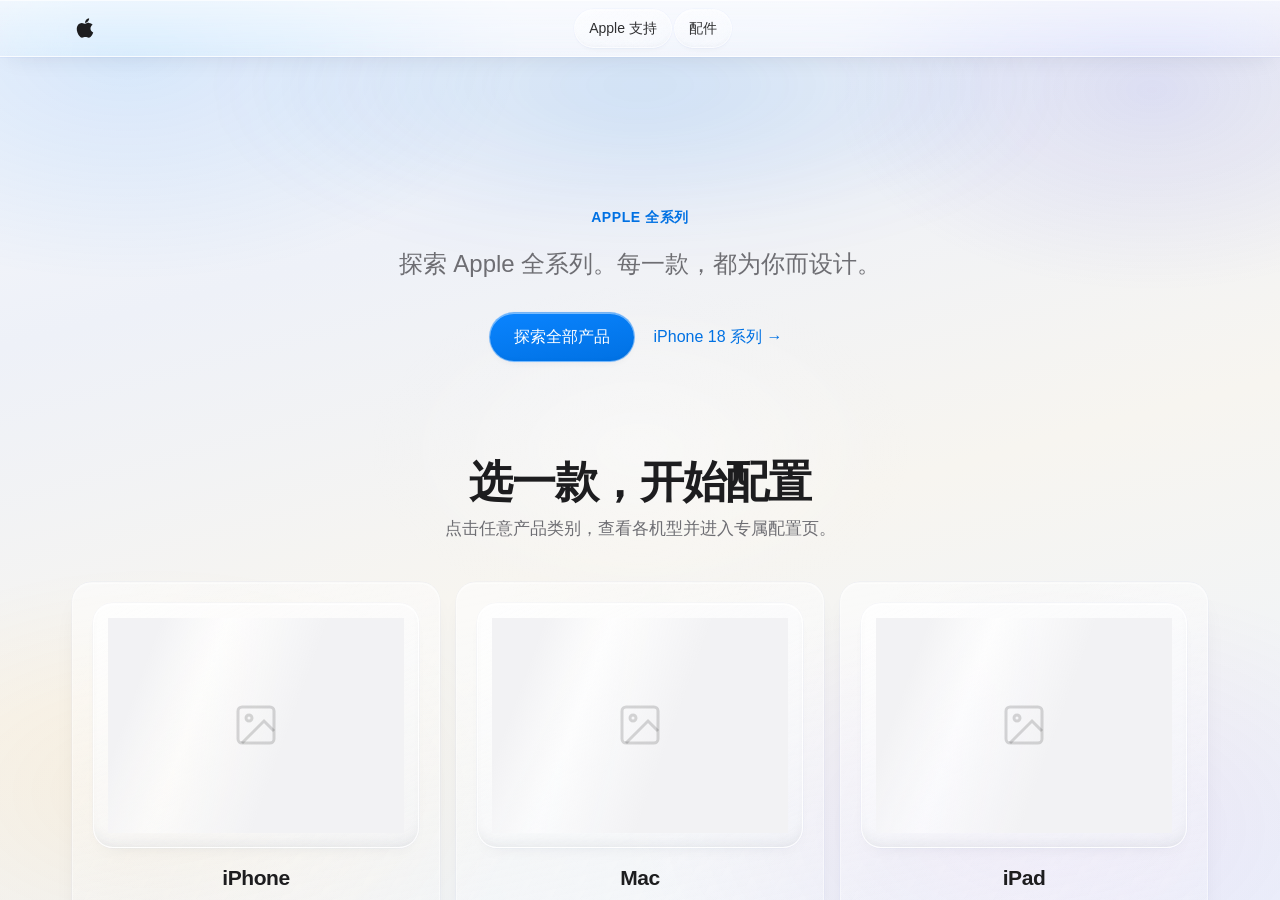
==== commit 49794ab5: "Add files via upload" ====
--- a/index.html
+++ b/index.html
@@ -5,17 +5,31 @@
 <meta name="viewport" content="width=device-width, initial-scale=1.0, viewport-fit=cover" />
 <title>Apple 全系列配置展示</title>
 <meta name="description" content="Apple 全系列概念配置展示。非官方概念展示页,与 Apple Inc. 无关联。" />
-<meta name="theme-color" content="#ffffff" />
+<meta name="theme-color" content="#f0f2f7" />
 <meta name="apple-mobile-web-app-capable" content="yes" />
 <meta name="apple-mobile-web-app-status-bar-style" content="default" />
 <meta http-equiv="X-UA-Compatible" content="IE=edge" />
 <meta name="referrer" content="no-referrer" />
 <link rel="icon" href="data:image/svg+xml,%3Csvg xmlns='http://www.w3.org/2000/svg' viewBox='0 0 24 24'%3E%3Cpath fill='%23000' d='M17.05 20.28c-.98.95-2.05.8-3.08.35-1.09-.46-2.09-.48-3.24 0-1.44.62-2.2.44-3.06-.35C2.79 15.25 3.51 7.59 9.05 7.31c1.35.07 2.29.74 3.08.8 1.18-.24 2.31-.93 3.57-.84 1.51.12 2.65.72 3.4 1.8-3.12 1.87-2.38 5.98.48 7.13-.57 1.5-1.31 2.99-2.54 4.09l.01-.01zM12.03 7.25c-.15-2.23 1.66-4.07 3.74-4.25.29 2.58-2.34 4.5-3.74 4.25z'/%3E%3C/svg%3E" />
 <style>
-:root{--color-bg:#ffffff;--color-surface:rgba(245,245,247,0.9);--color-surface-2:rgba(250,250,252,1);--color-border:rgba(0,0,0,0.08);--color-divider:rgba(0,0,0,0.06);--color-text:#1d1d1f;--color-text-muted:#6e6e73;--color-text-faint:#a1a1a6;--color-primary:#0071e3;--color-primary-hover:#0077ed;--color-accent-soft:rgba(0,113,227,0.1);--media-bg:rgba(242,242,244,1);--card-bg:rgba(245,245,247,0.85);--card-text:#1d1d1f;--card-text-muted:#6e6e73;--card-border:rgba(0,0,0,0.06);--shadow-sm:0 1px 3px rgba(0,0,0,0.05);--shadow-md:0 8px 32px rgba(0,0,0,0.08);--shadow-lg:0 24px 64px rgba(0,0,0,0.12);--radius-sm:0.5rem;--radius-md:0.875rem;--radius-lg:1.25rem;--radius-xl:1.75rem;--transition:220ms cubic-bezier(0.16,1,0.3,1);--ease-out:cubic-bezier(0.16,1,0.3,1);--glass-blur:blur(30px) saturate(200%);--glass-bg:rgba(245,245,247,0.85);--glass-bg-strong:rgba(240,240,243,0.95);--glass-border:rgba(0,0,0,0.06);--glass-border-dark:rgba(0,0,0,0.1);--glass-shadow:0 4px 24px rgba(0,0,0,0.06),inset 0 1px 0 rgba(255,255,255,0.8);--glass-shadow-hover:0 12px 40px rgba(0,0,0,0.1),inset 0 1px 0 rgba(255,255,255,0.9);}
+:root,[data-theme='light']{
+  --color-bg:#ffffff;--color-surface:rgba(245,245,247,0.9);--color-surface-2:rgba(250,250,252,1);
+  --color-border:rgba(0,0,0,0.08);--color-divider:rgba(0,0,0,0.06);--color-text:#1d1d1f;
+  --color-text-muted:#6e6e73;--color-text-faint:#a1a1a6;--color-primary:#0071e3;--color-primary-hover:#0077ed;
+  --color-accent-soft:rgba(0,113,227,0.1);--media-bg:rgba(242,242,244,1);--card-bg:rgba(245,245,247,0.85);
+  --card-text:#1d1d1f;--card-text-muted:#6e6e73;--card-border:rgba(0,0,0,0.06);
+  --shadow-sm:0 1px 3px rgba(0,0,0,0.05);--shadow-md:0 8px 32px rgba(0,0,0,0.08);--shadow-lg:0 24px 64px rgba(0,0,0,0.12);
+  --radius-sm:0.5rem;--radius-md:0.875rem;--radius-lg:1.25rem;--radius-xl:1.75rem;
+  --transition:220ms cubic-bezier(0.16,1,0.3,1);--ease-out:cubic-bezier(0.16,1,0.3,1);
+  --glass-blur:blur(30px) saturate(200%);
+  --glass-bg:rgba(245,245,247,0.85);--glass-bg-strong:rgba(240,240,243,0.95);
+  --glass-border:rgba(0,0,0,0.06);--glass-border-dark:rgba(0,0,0,0.1);
+  --glass-shadow:0 4px 24px rgba(0,0,0,0.06),inset 0 1px 0 rgba(255,255,255,0.8);
+  --glass-shadow-hover:0 12px 40px rgba(0,0,0,0.1),inset 0 1px 0 rgba(255,255,255,0.9);
+}
 *,*::before,*::after{box-sizing:border-box;margin:0;padding:0}
-html{-webkit-text-size-adjust:none;text-size-adjust:none;-webkit-font-smoothing:antialiased;-moz-osx-font-smoothing:grayscale;scroll-behavior:smooth;scroll-padding-top:84px}
-body{min-height:100dvh;line-height:1.5;font-family:-apple-system,BlinkMacSystemFont,'SF Pro Display','Inter','Segoe UI',sans-serif;font-size:17px;color:var(--color-text);background:#ffffff;-webkit-tap-highlight-color:transparent;overflow-x:hidden}
+html{-webkit-text-size-adjust:none;text-size-adjust:none;-webkit-font-smoothing:antialiased;-moz-osx-font-smoothing:grayscale;scroll-behavior:smooth;scroll-padding-top:84px;overflow:hidden;height:100%}
+body{height:100dvh;line-height:1.5;font-family:-apple-system,BlinkMacSystemFont,'SF Pro Display','Inter','Segoe UI',sans-serif;font-size:17px;color:var(--color-text);background:#ffffff;-webkit-tap-highlight-color:transparent;overflow:hidden}
 body::before{display:none !important}
 body.home-bg::before{display:none !important}
 main{position:relative;z-index:1}
@@ -29,9 +43,12 @@
 :focus-visible{outline:2px solid var(--color-primary);outline-offset:3px;border-radius:var(--radius-sm)}
 .container{width:100%;max-width:1180px;margin-inline:auto;padding-inline:22px}
 .section{padding-block:clamp(56px,9vw,112px)}
+#app{height:100vh;height:100dvh;max-height:100vh;overflow-y:auto;overflow-x:hidden;-webkit-overflow-scrolling:touch;position:relative;overscroll-behavior-y:none;scroll-behavior:smooth}
 main{position:relative;min-height:60vh}
-.header{position:sticky;top:0;z-index:100;background:var(--glass-bg);backdrop-filter:var(--glass-blur);-webkit-backdrop-filter:var(--glass-blur);border-bottom:1px solid var(--glass-border-dark);box-shadow:0 1px 12px rgba(0,0,0,0.04);transition:border-color var(--transition),background var(--transition),box-shadow var(--transition)}
+.header{position:-webkit-sticky;position:sticky;top:0;left:0;right:0;z-index:100;background:var(--glass-bg);backdrop-filter:var(--glass-blur);-webkit-backdrop-filter:var(--glass-blur);border-bottom:1px solid var(--glass-border-dark);box-shadow:0 1px 12px rgba(0,0,0,0.04);transition:border-color var(--transition),background var(--transition),box-shadow var(--transition)}
 .header--scrolled{border-bottom-color:var(--glass-border);box-shadow:0 4px 24px rgba(0,0,0,0.08)}
+body.subpage .header{position:-webkit-sticky;position:sticky;top:0;left:0;right:0}
+body.subpage main{}
 .header__inner{height:56px;display:flex;align-items:center;justify-content:space-between}
 .brand{display:inline-flex;align-items:center;gap:9px;font-weight:700;font-size:20px;letter-spacing:-0.02em}
 .brand__mark{width:26px;height:26px;color:var(--color-text);transition:transform .4s var(--ease-out)}
@@ -65,12 +82,12 @@
 .grid{display:grid;grid-template-columns:repeat(3,1fr);gap:16px}
 .card{position:relative;background:var(--glass-bg);backdrop-filter:var(--glass-blur);-webkit-backdrop-filter:var(--glass-blur);color:var(--card-text);border-radius:var(--radius-lg);padding:20px;display:flex;flex-direction:column;align-items:center;text-align:center;transition:transform var(--transition),box-shadow var(--transition),background var(--transition);overflow:hidden;min-height:340px;border:1px solid var(--glass-border);box-shadow:var(--glass-shadow)}
 .card:hover{transform:translateY(-6px);box-shadow:var(--glass-shadow-hover);background:var(--glass-bg-strong)}
-.card__media{width:100%;aspect-ratio:16/10;display:flex;align-items:center;justify-content:center;background:var(--media-bg);border-radius:var(--radius-lg);padding:14px;margin-bottom:6px;border:1px solid var(--glass-border);overflow:hidden;box-shadow:inset 0 1px 0 rgba(255,255,255,0.5)}
+.card__media{width:100%;aspect-ratio:4/3;display:flex;align-items:center;justify-content:center;background:var(--media-bg);border-radius:var(--radius-lg);padding:14px;margin-bottom:6px;border:1px solid var(--glass-border);overflow:hidden;box-shadow:inset 0 1px 0 rgba(255,255,255,0.5)}
 .card__media img{max-width:100%;max-height:100%;width:auto;height:auto;object-fit:contain;border-radius:inherit;transition:transform .5s var(--ease-out),opacity .4s ease}
 .card:hover .card__media img{transform:scale(1.06)}
 .card__name{font-size:21px;font-weight:700;margin-top:8px;letter-spacing:-0.02em}
 .card__tag{font-size:14px;color:var(--card-text-muted);margin-top:5px;min-height:20px}
-.card__price{font-size:14px;color:var(--color-text);margin-top:8px}
+.card__price{font-size:14px;color:var(--card-text);margin-top:8px}
 .card__cta{margin-top:12px;font-size:14px;color:var(--color-primary);font-weight:500;transition:gap var(--transition);display:inline-flex;align-items:center;gap:4px}
 .card:hover .card__cta{gap:8px}
 .section-head{text-align:center;margin-bottom:40px}
@@ -91,6 +108,14 @@
 .model-row__price b{color:var(--color-text);font-weight:600}
 .model-row__arrow{color:var(--color-text-faint);transition:transform var(--transition),color var(--transition)}
 .model-row:hover .model-row__arrow{transform:translateX(4px);color:var(--color-primary)}
+.os-entry{display:flex;align-items:center;justify-content:space-between;gap:16px;padding:22px 18px;margin-top:16px;border-radius:var(--radius-xl);background:linear-gradient(135deg,rgba(0,122,255,0.08),rgba(88,86,214,0.06));border:1px solid rgba(0,122,255,0.18);width:100%;text-align:left;transition:background var(--transition),transform var(--transition),box-shadow var(--transition),border-color var(--transition);cursor:pointer}
+.os-entry:hover{background:linear-gradient(135deg,rgba(0,122,255,0.14),rgba(88,86,214,0.10));transform:translateY(-2px);box-shadow:0 8px 28px rgba(0,122,255,0.12),inset 0 1px 0 rgba(255,255,255,0.6);border-color:rgba(0,122,255,0.3)}
+.os-entry__icon{width:44px;height:44px;border-radius:12px;background:linear-gradient(135deg,#007AFF,#5856D6);display:flex;align-items:center;justify-content:center;color:#fff;font-size:13px;font-weight:700;flex-shrink:0;letter-spacing:-0.3px}
+.os-entry__name{font-size:19px;font-weight:600}
+.os-entry__sub{font-size:13px;color:var(--color-text-muted);margin-top:3px}
+.os-entry__arrow{color:var(--color-primary);transition:transform var(--transition)}
+.os-entry:hover .os-entry__arrow{transform:translateX(4px)}
+@media(max-width:560px){.os-entry{padding:16px 14px}.os-entry__icon{width:38px;height:38px;font-size:11px}.os-entry__name{font-size:17px}}
 .view{opacity:0;transform:translateY(18px);transition:opacity .5s var(--ease-out),transform .5s var(--ease-out);will-change:opacity,transform}
 .view.active{opacity:1;transform:none}
 .is-hidden{display:none !important}
@@ -98,8 +123,8 @@
 .back-link{display:inline-flex;align-items:center;gap:6px;font-size:14px;font-weight:500;color:var(--color-text);background:var(--glass-bg);backdrop-filter:var(--glass-blur);-webkit-backdrop-filter:var(--glass-blur);padding:9px 16px 9px 12px;border-radius:980px;border:1px solid var(--glass-border);margin-bottom:28px;transition:gap var(--transition),background var(--transition),transform var(--transition),box-shadow var(--transition);box-shadow:0 2px 8px rgba(0,0,0,0.04),inset 0 1px 0 rgba(255,255,255,0.5)}
 .back-link:hover{background:var(--glass-bg-strong);transform:translateX(-2px);gap:10px;box-shadow:0 4px 16px rgba(0,0,0,0.08),inset 0 1px 0 rgba(255,255,255,0.6)}
 .detail__layout{display:grid;grid-template-columns:1.1fr 0.9fr;gap:40px;align-items:start}
-.detail__media{position:sticky;top:84px;aspect-ratio:16/10;background:var(--media-bg);backdrop-filter:var(--glass-blur);-webkit-backdrop-filter:var(--glass-blur);border:1px solid var(--glass-border);border-radius:var(--radius-xl);padding:24px;display:flex;align-items:center;justify-content:center;box-shadow:var(--glass-shadow);transition:background .5s var(--ease-out),box-shadow var(--transition)}
-.detail__media img{max-width:100%;max-height:100%;width:auto;height:auto;object-fit:contain;border-radius:inherit;transition:opacity .4s ease}
+.detail__media{position:sticky;top:84px;width:100%;max-width:460px;margin:0 auto;background:var(--media-bg);backdrop-filter:var(--glass-blur);-webkit-backdrop-filter:var(--glass-blur);border:1px solid var(--glass-border);border-radius:var(--radius-xl);padding:12px;display:flex;align-items:center;justify-content:center;box-shadow:var(--glass-shadow);transition:background .5s var(--ease-out),box-shadow var(--transition);overflow:hidden}
+.detail__media img{max-width:100%;max-height:100%;width:auto;height:auto;object-fit:contain;display:block;margin:0 auto;border-radius:inherit;transition:opacity .4s ease}
 .detail__title{font-size:clamp(32px,6vw,52px);font-weight:800;letter-spacing:-0.03em}
 .detail__tag{font-size:19px;color:var(--color-text-muted);margin-top:8px;margin-bottom:28px}
 .config-group{margin-bottom:28px;opacity:0;transform:translateY(16px);animation:fadeUp .6s var(--ease-out) forwards}
@@ -177,11 +202,62 @@
 .timeline-head .eyebrow{margin-bottom:14px}
 .timeline-head h2{font-size:clamp(32px,6vw,56px);font-weight:800;letter-spacing:-0.03em}
 .timeline-head p{color:var(--color-text-muted);margin-top:12px;font-size:18px;max-width:560px;margin-inline:auto}
-@media(max-width:1024px){.container{padding-inline:20px}.grid{grid-template-columns:repeat(2,1fr);gap:14px}.card{min-height:320px;padding:18px}.card__media{aspect-ratio:16/10;padding:12px}.future-gallery{grid-template-columns:repeat(2,1fr)}.tech-grid{grid-template-columns:repeat(2,1fr)}.detail__layout{gap:28px}.detail__media{padding:20px}.section{padding-block:clamp(48px,8vw,96px)}}
-@media(max-width:880px){.detail__layout{grid-template-columns:1fr;gap:28px}.detail__media{position:static;aspect-ratio:16/9;max-height:340px}}
-@media(max-width:720px){.future-gallery{grid-template-columns:1fr}.tech-grid{grid-template-columns:1fr}.banner__media{aspect-ratio:16/9}}
-@media(max-width:560px){.container{padding-inline:16px}.grid{grid-template-columns:1fr;gap:14px}.card{min-height:300px;padding:16px}.card__media{aspect-ratio:16/9;padding:10px;min-height:160px}.card__name{font-size:19px}.card__tag{font-size:13px}.hero{padding-top:60px;padding-bottom:48px}.hero p{font-size:17px}.btn{padding:10px 20px;font-size:15px}.btn--lg{padding:12px 24px;font-size:16px}.section-head h2{font-size:clamp(24px,6vw,36px)}.detail__title{font-size:clamp(28px,8vw,40px)}.detail__media{aspect-ratio:16/9;padding:16px;min-height:220px}.model-row{padding:18px 8px}.model-row__name{font-size:18px}.timeline{padding-left:28px}.tl-item__title{font-size:20px}.banner{padding:24px 16px}.banner h2{font-size:clamp(28px,7vw,40px)}.nav{display:none}.future-card__media{aspect-ratio:16/10}.tech-card__media{aspect-ratio:16/9}.detail-banner{aspect-ratio:16/9;padding:14px}}
-@media(max-width:390px){.brand{font-size:17px}.icon-btn{width:34px;height:34px}.hero__cta{flex-direction:column;align-items:stretch}.chip-row{gap:8px}.chip{padding:8px 12px;font-size:13px}.card__media{min-height:140px}.detail__media{min-height:180px;padding:12px}.option{padding:12px 14px}.option__name{font-size:15px}}
+@media(max-width:1024px){
+  .container{padding-inline:20px}
+  .grid{grid-template-columns:repeat(2,1fr);gap:14px}
+  .card{min-height:320px;padding:18px}
+  .card__media{aspect-ratio:4/3;padding:12px}
+  .future-gallery{grid-template-columns:repeat(2,1fr)}
+  .tech-grid{grid-template-columns:repeat(2,1fr)}
+  .detail__layout{gap:28px}
+  .detail__media{padding:20px}
+  .section{padding-block:clamp(48px,8vw,96px)}
+}
+@media(max-width:880px){
+  .detail__layout{grid-template-columns:1fr;gap:28px}
+  .detail__media{position:static;width:100%;max-width:360px;margin:0 auto;padding:12px}
+}
+@media(max-width:720px){
+  .future-gallery{grid-template-columns:1fr}
+  .tech-grid{grid-template-columns:1fr}
+  .banner__media{aspect-ratio:16/9}
+}
+@media(max-width:560px){
+  .container{padding-inline:16px}
+  .grid{grid-template-columns:1fr;gap:14px}
+  .card{min-height:300px;padding:16px}
+  .card__media{aspect-ratio:4/3;padding:10px;min-height:160px}
+  .card__name{font-size:19px}
+  .card__tag{font-size:13px}
+  .hero{padding-top:60px;padding-bottom:48px}
+  .hero p{font-size:17px}
+  .btn{padding:10px 20px;font-size:15px}
+  .btn--lg{padding:12px 24px;font-size:16px}
+  .section-head h2{font-size:clamp(24px,6vw,36px)}
+  .detail__title{font-size:clamp(28px,8vw,40px)}
+  .detail__media{width:100%;max-width:360px;margin:0 auto;padding:12px}
+  .model-row{padding:18px 8px}
+  .model-row__name{font-size:18px}
+  .timeline{padding-left:28px}
+  .tl-item__title{font-size:20px}
+  .banner{padding:24px 16px}
+  .banner h2{font-size:clamp(28px,7vw,40px)}
+  .nav{display:flex;gap:4px;flex-wrap:wrap;justify-content:flex-end}.nav a{padding:6px 10px;font-size:12px}
+  .future-card__media{aspect-ratio:16/10}
+  .tech-card__media{aspect-ratio:16/9}
+  .detail-banner{aspect-ratio:16/9;padding:14px}
+}
+@media(max-width:390px){
+  .brand{font-size:17px}
+  .icon-btn{width:34px;height:34px}
+  .hero__cta{flex-direction:column;align-items:stretch}
+  .chip-row{gap:8px}
+  .chip{padding:8px 12px;font-size:13px}
+  .card__media{min-height:140px}
+  .detail__media{padding:12px}
+  .option{padding:12px 14px}
+  .option__name{font-size:15px}
+}
 .leadership-hero{text-align:center;margin-bottom:48px}
 .leadership-hero h2{font-size:clamp(32px,6vw,56px);font-weight:800;letter-spacing:-0.03em}
 .leadership-hero p{font-size:18px;color:var(--color-text-muted);margin-top:12px;max-width:640px;margin-inline:auto}
@@ -204,8 +280,17 @@
 .footer-leadership-btn{text-align:center;margin-top:28px;padding-top:24px;border-top:1px solid var(--color-divider)}
 .footer-leadership-btn a{display:inline-flex;align-items:center;gap:6px;font-size:15px;font-weight:600;color:var(--color-primary);padding:10px 22px;border-radius:980px;background:var(--glass-bg);backdrop-filter:var(--glass-blur);-webkit-backdrop-filter:var(--glass-blur);border:1px solid var(--glass-border);box-shadow:0 2px 8px rgba(0,0,0,0.04),inset 0 1px 0 rgba(255,255,255,0.5);transition:background var(--transition),transform var(--transition),box-shadow var(--transition)}
 .footer-leadership-btn a:hover{background:var(--glass-bg-strong);transform:translateY(-1px);box-shadow:0 4px 16px rgba(0,0,0,0.08),inset 0 1px 0 rgba(255,255,255,0.6)}
-@media(max-width:1024px){.leader-grid{grid-template-columns:repeat(2,1fr);gap:16px}}
-@media(max-width:560px){.leader-grid{grid-template-columns:1fr;gap:14px}.leader-card{padding:20px}.leader-card__photo{max-width:140px;margin-inline:auto}.leader-card__name{text-align:center}.leader-card__title{text-align:center}}
+@media(max-width:1024px){
+  .leader-grid{grid-template-columns:repeat(2,1fr);gap:16px}
+}
+@media(max-width:560px){
+  .leader-grid{grid-template-columns:1fr;gap:14px}
+  .leader-card{padding:20px}
+  .leader-card__photo{max-width:140px;margin-inline:auto}
+  .leader-card__name{text-align:center}
+  .leader-card__title{text-align:center}
+}
+/* ===== 性能与微交互优化 ===== */
 .btn,.btn--chip,.chip,.option,.swatch,.card,.model-row,.tech-card,.future-card,.leader-card,.back-link,.nav a,.leader-card__toggle{position:relative;overflow:hidden}
 .btn::after,.btn--chip::after,.chip::after,.option::after,.model-row::after,.back-link::after{content:"";position:absolute;inset:0;background:radial-gradient(circle at var(--ripple-x,50%) var(--ripple-y,50%),rgba(255,255,255,0.5) 0%,transparent 60%);opacity:0;transform:scale(0);transition:transform .5s ease-out,opacity .5s ease-out;pointer-events:none}
 .btn:active::after,.btn--chip:active::after,.chip:active::after,.option:active::after,.model-row:active::after,.back-link:active::after{opacity:1;transform:scale(2.5);transition:0s}
@@ -215,17 +300,501 @@
 @keyframes shimmer{0%{background-position:200% 0}100%{background-position:-200% 0}}
 .view{will-change:opacity,transform}
 .card,.tech-card,.future-card,.leader-card{will-change:transform}
-@media(prefers-reduced-motion:reduce){*,*::before,*::after{animation-duration:.01ms !important;animation-iteration-count:1 !important;transition-duration:.01ms !important}.hero__glow{animation:none}}
-@supports not (backdrop-filter:blur(10px)){.card,.header,.banner,.tech-card,.future-card,.leader-card,.option,.chip,.btn--chip,.back-link,.detail__media,.summary,.detail-source,.footer,.config-group__label,.swatch,.leader-card__toggle,.footer-leadership-btn a,.icon-btn,.nav a:hover{background:rgba(245,245,247,0.95) !important}}
+@media(prefers-reduced-motion:reduce){
+  *,*::before,*::after{animation-duration:.01ms !important;animation-iteration-count:1 !important;transition-duration:.01ms !important}
+  .hero__glow{animation:none}
+}
+@supports not (backdrop-filter:blur(10px)){
+  .card,.header,.banner,.tech-card,.future-card,.leader-card,.option,.chip,.btn--chip,.back-link,.detail__media,.summary,.detail-source,.footer,.config-group__label,.swatch,.leader-card__toggle,.footer-leadership-btn a,.icon-btn,.nav a:hover{background:rgba(245,245,247,0.95) !important}
+}
+/* ===== 产品专属动态效果层 ===== */
+.detail__media{transition:background .6s ease,box-shadow .5s ease,border-color .5s ease}
+.detail__media img{max-width:100%;max-height:100%;transition:opacity .4s ease}
+.model-tilt{transition:transform .35s cubic-bezier(.16,1,.3,1)}
+/* 进入动画：仅在首次进入详情页时播放一次 */
+.detail__media[data-anim="phone"].anim-entry img{animation:phoneIn 1.1s cubic-bezier(.16,1,.3,1)}
+@keyframes phoneIn{0%{opacity:0;transform:translateY(40px) scale(.94)}100%{opacity:1;transform:translateY(0) scale(1)}}
+.detail__media[data-anim="mac"].anim-entry img{transform-origin:bottom center;animation:macOpen 1.2s cubic-bezier(.16,1,.3,1)}
+@keyframes macOpen{0%{opacity:0;transform:perspective(900px) rotateX(34deg) translateY(22px)}100%{opacity:1;transform:perspective(900px) rotateX(0) translateY(0)}}
+.detail__media[data-anim="ipad"].anim-entry img{animation:padIn .9s cubic-bezier(.16,1,.3,1)}
+@keyframes padIn{0%{opacity:0;transform:scale(.92) translateY(16px)}100%{opacity:1;transform:scale(1) translateY(0)}}
+.detail__media[data-anim="watch"].anim-entry img{animation:watchIn .9s cubic-bezier(.34,1.56,.64,1)}
+@keyframes watchIn{0%{opacity:0;transform:scale(.8)}100%{opacity:1;transform:scale(1)}}
+.detail__media[data-anim="airpods"].anim-entry img{animation:podsIn 1s cubic-bezier(.34,1.56,.64,1)}
+@keyframes podsIn{0%{opacity:0;transform:translateY(26px) scale(.85)}55%{opacity:1;transform:translateY(-5px) scale(1.02)}100%{opacity:1;transform:translateY(0) scale(1)}}
+.detail__media[data-anim="vision"].anim-entry img{animation:visionIn .9s cubic-bezier(.16,1,.3,1)}
+@keyframes visionIn{0%{opacity:0;transform:translateY(20px)}100%{opacity:1;transform:translateY(0)}}
+.detail__media[data-anim="homepod"].anim-entry img{animation:podIn .9s cubic-bezier(.16,1,.3,1)}
+@keyframes podIn{0%{opacity:0;transform:translateY(18px) scale(.94)}100%{opacity:1;transform:translateY(0) scale(1)}}
+/* 按类别固定最大宽度与图片最大高度，高度随图片比例自适应 */
+.detail__media[data-anim="phone"]{max-width:400px}
+.detail__media[data-anim="phone"] img{max-height:75vh}
+.detail__media[data-anim="mac"]{max-width:480px}
+.detail__media[data-anim="mac"] img{max-height:55vh}
+.detail__media[data-anim="ipad"]{max-width:480px}
+.detail__media[data-anim="ipad"] img{max-height:55vh}
+.detail__media[data-anim="watch"]{max-width:480px}
+.detail__media[data-anim="watch"] img{max-height:45vh}
+.detail__media[data-anim="airpods"]{max-width:420px}
+.detail__media[data-anim="airpods"] img{max-height:55vh}
+.detail__media[data-anim="homepod"]{max-width:420px}
+.detail__media[data-anim="homepod"] img{max-height:55vh}
+.detail__media[data-anim="vision"]{max-width:480px}
+.detail__media[data-anim="vision"] img{max-height:55vh}
+.detail__media[data-anim="airpods"] img{transform:scale(1.0)}
+.detail__media[data-anim="homepod"] img{transform:scale(1.0)}
+.detail__media[data-anim="mac"] img{transform:scale(1.0)}
+.detail__media[data-anim="ipad"] img{transform:scale(1.0)}
+.detail__media[data-anim="phone"] img{transform:scale(1.0)}
+.detail__media[data-anim="watch"] img{transform:scale(1.0)}
+.detail__media[data-anim="vision"] img{transform:scale(1.0)}
+.detail__media[data-model="iphone-17e"] img{transform:scale(1.0)}
+/* 首页卡片光泽扫过 */
+.card::before{content:"";position:absolute;top:0;left:0;width:60%;height:100%;background:linear-gradient(105deg,transparent,rgba(255,255,255,.4),transparent);transform:translateX(-160%) skewX(-18deg);transition:transform .9s cubic-bezier(.16,1,.3,1);pointer-events:none}
+.card:hover::before{transform:translateX(260%) skewX(-18deg)}
+.acc-categories{display:flex;flex-wrap:wrap;gap:8px;justify-content:center;margin:8px 0 28px}
+.acc-cat-btn{padding:8px 18px;border-radius:999px;border:1px solid var(--glass-border);background:var(--media-bg);color:var(--text-secondary);font-size:14px;cursor:pointer;transition:all .2s;white-space:nowrap}
+.acc-cat-btn:hover{background:rgba(0,0,0,.05)}
+.acc-cat-btn.selected{background:#0071e3;color:#fff;border-color:#0071e3}
+.acc-swatches{display:flex;flex-wrap:wrap;gap:6px;justify-content:center;margin-top:8px}
+.acc-swatch{width:28px;height:28px;border-radius:50%;border:2px solid transparent;cursor:pointer;object-fit:cover;padding:0}
+.acc-swatch.selected{border-color:#0071e3}
+/* ===== 液态玻璃增强层（Liquid Glass）===== */
+body{background:linear-gradient(165deg,#f6f8fc 0%,#eef1f8 28%,#f7f5f0 58%,#edf3fb 100%)}
+body::after{content:"";position:fixed;inset:0;z-index:-1;pointer-events:none;background:
+  radial-gradient(44% 36% at 10% 6%,rgba(0,122,255,.12),transparent 70%),
+  radial-gradient(36% 32% at 90% 10%,rgba(88,86,214,.12),transparent 70%),
+  radial-gradient(48% 40% at 82% 92%,rgba(175,82,222,.09),transparent 70%),
+  radial-gradient(42% 36% at 12% 88%,rgba(255,159,10,.08),transparent 70%),
+  radial-gradient(30% 26% at 50% 50%,rgba(255,255,255,.4),transparent 70%)}
+@supports (backdrop-filter:blur(10px)){
+  /* 玻璃面板：透明渐变 + 折射光带 + 高光内边 + 厚度阴影 */
+  .card,.tech-card,.future-card,.leader-card,.banner,.summary,.os-entry,.detail-source,.footer{
+    background:
+      linear-gradient(118deg,rgba(255,255,255,.55) 8%,rgba(255,255,255,.14) 34%,rgba(255,255,255,.42) 62%,rgba(255,255,255,.10) 100%),
+      linear-gradient(168deg,rgba(255,255,255,.78),rgba(244,246,251,.40));
+    -webkit-backdrop-filter:blur(30px) saturate(190%);
+    backdrop-filter:blur(30px) saturate(190%);
+    border:1px solid rgba(255,255,255,.72);
+    box-shadow:
+      0 0 0 .5px rgba(31,41,55,.05),
+      0 1px 0 rgba(255,255,255,.85) inset,
+      0 -10px 24px -18px rgba(31,41,55,.25) inset,
+      0 18px 40px -14px rgba(31,41,55,.18),
+      0 6px 16px -6px rgba(31,41,55,.10)}
+  .card:hover,.tech-card:hover,.future-card:hover,.leader-card:hover,.banner:hover,.os-entry:hover{
+    background:
+      linear-gradient(118deg,rgba(255,255,255,.65) 8%,rgba(255,255,255,.20) 34%,rgba(255,255,255,.50) 62%,rgba(255,255,255,.14) 100%),
+      linear-gradient(168deg,rgba(255,255,255,.88),rgba(244,246,251,.50));
+    box-shadow:
+      0 0 0 .5px rgba(31,41,55,.06),
+      0 1px 0 rgba(255,255,255,.95) inset,
+      0 -12px 26px -18px rgba(31,41,55,.30) inset,
+      0 30px 60px -18px rgba(31,41,55,.22),
+      0 12px 24px -8px rgba(31,41,55,.12)}
+  .model-row:hover{
+    background:
+      linear-gradient(118deg,rgba(255,255,255,.60) 10%,rgba(255,255,255,.18) 36%,rgba(255,255,255,.46) 66%,rgba(255,255,255,.12) 100%),
+      linear-gradient(170deg,rgba(255,255,255,.88),rgba(241,244,250,.50));
+    -webkit-backdrop-filter:blur(24px) saturate(185%);
+    backdrop-filter:blur(24px) saturate(185%);
+    border-color:rgba(255,255,255,.75);
+    box-shadow:
+      0 0 0 .5px rgba(31,41,55,.06),
+      0 1px 0 rgba(255,255,255,.9) inset,
+      0 12px 26px -10px rgba(31,41,55,.14),
+      0 4px 10px -4px rgba(31,41,55,.08)}
+  /* 玻璃控件：按钮/胶囊/选项/色块 —— 真实可按压 */
+  .btn,.btn--chip,.chip,.option,.icon-btn,.back-link,.leader-card__toggle,.footer-leadership-btn a,.acc-cat-btn,.config-group__label,.nav a,.swatch:hover{
+    background:
+      linear-gradient(118deg,rgba(255,255,255,.60) 10%,rgba(255,255,255,.16) 36%,rgba(255,255,255,.46) 66%,rgba(255,255,255,.12) 100%),
+      linear-gradient(170deg,rgba(255,255,255,.82),rgba(241,244,250,.45));
+    -webkit-backdrop-filter:blur(22px) saturate(180%);
+    backdrop-filter:blur(22px) saturate(180%);
+    border:1px solid rgba(255,255,255,.75);
+    box-shadow:
+      0 0 0 .5px rgba(31,41,55,.06),
+      0 1px 0 rgba(255,255,255,.9) inset,
+      0 -6px 14px -10px rgba(31,41,55,.30) inset,
+      0 6px 16px -6px rgba(31,41,55,.14),
+      0 2px 6px -2px rgba(31,41,55,.08)}
+  .btn:hover,.btn--chip:hover,.chip:hover,.option:hover,.icon-btn:hover,.back-link:hover,.leader-card__toggle:hover,.footer-leadership-btn a:hover,.acc-cat-btn:hover,.nav a:hover{
+    background:
+      linear-gradient(118deg,rgba(255,255,255,.72) 10%,rgba(255,255,255,.24) 36%,rgba(255,255,255,.56) 66%,rgba(255,255,255,.18) 100%),
+      linear-gradient(170deg,rgba(255,255,255,.94),rgba(241,244,250,.55));
+    box-shadow:
+      0 0 0 .5px rgba(31,41,55,.07),
+      0 1px 0 rgba(255,255,255,1) inset,
+      0 -8px 16px -10px rgba(31,41,55,.35) inset,
+      0 12px 26px -8px rgba(31,41,55,.18),
+      0 4px 10px -4px rgba(31,41,55,.10)}
+  /* 按压：真实按下、玻璃内凹 */
+  .btn:active,.btn--chip:active,.chip:active,.option:active,.icon-btn:active,.back-link:active,.leader-card__toggle:active,.footer-leadership-btn a:active,.acc-cat-btn:active,.nav a:active,.model-row:active,.os-entry:active{
+    transform:translateY(1px) scale(.985);
+    box-shadow:
+      0 0 0 .5px rgba(31,41,55,.08),
+      0 1px 0 rgba(255,255,255,.5) inset,
+      0 3px 8px rgba(31,41,55,.18) inset,
+      0 1px 3px rgba(31,41,55,.12);
+    filter:saturate(.92) brightness(.97);
+    transition-duration:90ms}
+  /* 主按钮：蓝色液态玻璃 */
+  .btn--primary{
+    background:
+      linear-gradient(170deg,#0a84ff,#0071e3);
+    border:1px solid rgba(255,255,255,.55);
+    box-shadow:
+      0 0 0 .5px rgba(0,80,200,.35),
+      0 1px 0 rgba(255,255,255,.55) inset,
+      0 -8px 18px -10px rgba(0,40,120,.45) inset,
+      0 14px 30px -8px rgba(0,113,227,.5),
+      0 4px 10px -4px rgba(0,113,227,.3)}
+  .btn--primary:hover{
+    background:
+      linear-gradient(170deg,#1e96ff,#0a74e8);
+    box-shadow:
+      0 0 0 .5px rgba(0,80,200,.4),
+      0 1px 0 rgba(255,255,255,.65) inset,
+      0 -10px 20px -10px rgba(0,40,120,.5) inset,
+      0 22px 44px -10px rgba(0,113,227,.55),
+      0 8px 16px -6px rgba(0,113,227,.35)}
+  .btn--primary:active{
+    transform:translateY(1px) scale(.98);
+    box-shadow:
+      0 0 0 .5px rgba(0,80,200,.4),
+      0 1px 0 rgba(255,255,255,.3) inset,
+      0 3px 8px rgba(0,40,120,.35) inset,
+      0 4px 10px rgba(0,113,227,.3);
+    transition-duration:90ms}
+  /* 文字幽灵按钮保持透明，悬停时才有玻璃 */
+  .btn--ghost{background:transparent;border-color:transparent;box-shadow:none}
+  /* 选中态：玻璃 + 品牌蓝描边 */
+  .btn--chip.selected,.chip.selected,.option.selected{
+    background:
+      linear-gradient(118deg,rgba(255,255,255,.50) 10%,rgba(255,255,255,.14) 36%,rgba(255,255,255,.40) 66%,rgba(255,255,255,.12) 100%),
+      linear-gradient(170deg,rgba(0,122,255,.20),rgba(0,122,255,.08));
+    border:1px solid rgba(0,113,227,.55);
+    box-shadow:
+      0 0 0 1px rgba(0,113,227,.75),
+      0 1px 0 rgba(255,255,255,.6) inset,
+      0 -6px 14px -10px rgba(0,80,180,.25) inset,
+      0 6px 16px -6px rgba(0,113,227,.35)}
+  /* 玻璃媒体容器：产品图所在的白玻台面 */
+  .card__media,.future-card__media,.tech-card__media,.banner__media,.detail__media,.detail-banner,.leader-card__photo{
+    background:
+      linear-gradient(155deg,rgba(255,255,255,.92),rgba(242,244,248,.60));
+    border:1px solid rgba(255,255,255,.82);
+    box-shadow:
+      0 0 0 .5px rgba(31,41,55,.05),
+      0 1px 0 rgba(255,255,255,.9) inset,
+      0 -12px 24px -16px rgba(31,41,55,.28) inset,
+      0 10px 24px -10px rgba(31,41,55,.10)}
+  /* 色块：液体球体高光 */
+  .swatch__dot{box-shadow:
+      0 0 0 0.5px rgba(31,41,55,.08),
+      0 2px 6px rgba(31,41,55,.22),
+      0 1px 1px rgba(255,255,255,.65) inset,
+      0 -2px 4px rgba(0,0,0,.10) inset}
+  .swatch:hover .swatch__dot{box-shadow:
+      0 0 0 0.5px rgba(31,41,55,.10),
+      0 6px 14px rgba(31,41,55,.28),
+      0 2px 2px rgba(255,255,255,.8) inset,
+      0 -2px 5px rgba(0,0,0,.12) inset;
+      transform:scale(1.1)}
+  .swatch.selected .swatch__dot{box-shadow:
+      0 0 0 2px var(--media-bg),0 0 0 4px var(--color-primary),
+      0 1px 1px rgba(255,255,255,.7) inset,0 -2px 4px rgba(0,0,0,.10) inset,
+      0 6px 14px rgba(0,113,227,.35)}
+  /* 顶部导航：液态玻璃条 */
+  .header{
+    background:
+      linear-gradient(180deg,rgba(255,255,255,.74),rgba(255,255,255,.28));
+    -webkit-backdrop-filter:blur(30px) saturate(190%);
+    backdrop-filter:blur(30px) saturate(190%);
+    border-bottom:1px solid rgba(255,255,255,.78);
+    box-shadow:
+      0 1px 0 rgba(31,41,55,.06),
+      0 1px 0 rgba(255,255,255,.85) inset,
+      0 10px 30px -10px rgba(31,41,55,.14)}
+  .header--scrolled{box-shadow:
+      0 1px 0 rgba(31,41,55,.07),
+      0 1px 0 rgba(255,255,255,.9) inset,
+      0 14px 34px -12px rgba(31,41,55,.18)}
+  /* OS 入口卡片：更透的玻璃 */
+  .os-entry{
+    background:
+      linear-gradient(118deg,rgba(255,255,255,.50) 8%,rgba(255,255,255,.12) 34%,rgba(255,255,255,.38) 62%,rgba(255,255,255,.10) 100%),
+      linear-gradient(168deg,rgba(0,122,255,.10),rgba(88,86,214,.06));
+    border-color:rgba(0,122,255,.30)}
+  .os-entry:hover{
+    background:
+      linear-gradient(118deg,rgba(255,255,255,.60) 8%,rgba(255,255,255,.18) 34%,rgba(255,255,255,.48) 62%,rgba(255,255,255,.14) 100%),
+      linear-gradient(168deg,rgba(0,122,255,.16),rgba(88,86,214,.10));
+    border-color:rgba(0,122,255,.45)}
+}
+/* ===== 液态玻璃精修：更透、去塑料感、按压不糊字 ===== */
+@supports (backdrop-filter:blur(10px)){
+  /* 面板：降低白色高光强度，提高透明度，让背景透出来 */
+  .card,.tech-card,.future-card,.leader-card,.banner,.summary,.os-entry,.detail-source,.footer{
+    background:
+      linear-gradient(118deg,rgba(255,255,255,.30) 8%,rgba(255,255,255,.06) 34%,rgba(255,255,255,.22) 62%,rgba(255,255,255,.04) 100%),
+      linear-gradient(168deg,rgba(255,255,255,.50),rgba(244,246,251,.20));
+    border:1px solid rgba(255,255,255,.55);
+    box-shadow:
+      0 0 0 .5px rgba(120,140,255,.08),
+      0 1px 0 rgba(255,255,255,.60) inset,
+      0 -8px 20px -18px rgba(31,41,55,.18) inset,
+      0 16px 34px -14px rgba(31,41,55,.14),
+      0 5px 12px -6px rgba(31,41,55,.08)}
+  .card:hover,.tech-card:hover,.future-card:hover,.leader-card:hover,.banner:hover,.os-entry:hover{
+    background:
+      linear-gradient(118deg,rgba(255,255,255,.42) 8%,rgba(255,255,255,.12) 34%,rgba(255,255,255,.32) 62%,rgba(255,255,255,.08) 100%),
+      linear-gradient(168deg,rgba(255,255,255,.62),rgba(244,246,251,.30));
+    box-shadow:
+      0 0 0 .5px rgba(120,140,255,.10),
+      0 1px 0 rgba(255,255,255,.75) inset,
+      0 -10px 22px -18px rgba(31,41,55,.22) inset,
+      0 24px 48px -16px rgba(31,41,55,.18),
+      0 10px 20px -8px rgba(31,41,55,.10)}
+  /* 控件：更透的玻璃按钮 */
+  .btn,.btn--chip,.chip,.option,.icon-btn,.back-link,.leader-card__toggle,.footer-leadership-btn a,.acc-cat-btn,.config-group__label,.nav a,.swatch:hover{
+    background:
+      linear-gradient(118deg,rgba(255,255,255,.34) 10%,rgba(255,255,255,.08) 36%,rgba(255,255,255,.26) 66%,rgba(255,255,255,.06) 100%),
+      linear-gradient(170deg,rgba(255,255,255,.60),rgba(241,244,250,.25));
+    border:1px solid rgba(255,255,255,.55);
+    box-shadow:
+      0 0 0 .5px rgba(120,140,255,.08),
+      0 1px 0 rgba(255,255,255,.65) inset,
+      0 -4px 10px -8px rgba(31,41,55,.22) inset,
+      0 5px 12px -6px rgba(31,41,55,.12),
+      0 1px 4px -2px rgba(31,41,55,.06)}
+  .btn:hover,.btn--chip:hover,.chip:hover,.option:hover,.icon-btn:hover,.back-link:hover,.leader-card__toggle:hover,.footer-leadership-btn a:hover,.acc-cat-btn:hover,.nav a:hover{
+    background:
+      linear-gradient(118deg,rgba(255,255,255,.48) 10%,rgba(255,255,255,.14) 36%,rgba(255,255,255,.36) 66%,rgba(255,255,255,.10) 100%),
+      linear-gradient(170deg,rgba(255,255,255,.75),rgba(241,244,250,.38));
+    box-shadow:
+      0 0 0 .5px rgba(120,140,255,.10),
+      0 1px 0 rgba(255,255,255,.85) inset,
+      0 -6px 12px -8px rgba(31,41,55,.26) inset,
+      0 10px 20px -8px rgba(31,41,55,.14),
+      0 3px 8px -4px rgba(31,41,55,.08)}
+  /* 按压：文字保持清晰（去掉变暗滤镜），只做轻微下沉内凹 */
+  .btn:active,.btn--chip:active,.chip:active,.option:active,.icon-btn:active,.back-link:active,.leader-card__toggle:active,.footer-leadership-btn a:active,.acc-cat-btn:active,.nav a:active,.model-row:active,.os-entry:active{
+    filter:none;
+    transform:translateY(1px) scale(.985);
+    box-shadow:
+      0 0 0 .5px rgba(120,140,255,.10),
+      0 1px 0 rgba(255,255,255,.45) inset,
+      0 2px 6px rgba(31,41,55,.16) inset,
+      0 1px 2px rgba(31,41,55,.08);
+    transition-duration:90ms}
+  .nav a{opacity:.92}
+  .nav a:active,.nav a:hover{opacity:1}
+  /* 主按钮：蓝玻璃更透 */
+  .btn--primary{
+    background:
+      linear-gradient(170deg,#0a84ff,#0071e3);
+    border:1px solid rgba(255,255,255,.45);
+    box-shadow:
+      0 0 0 .5px rgba(0,80,200,.30),
+      0 1px 0 rgba(255,255,255,.45) inset,
+      0 -6px 14px -10px rgba(0,40,120,.40) inset,
+      0 12px 26px -8px rgba(0,113,227,.45),
+      0 4px 8px -4px rgba(0,113,227,.25)}
+  .btn--primary:hover{
+    background:
+      linear-gradient(170deg,#1e96ff,#0a74e8);
+    box-shadow:
+      0 0 0 .5px rgba(0,80,200,.35),
+      0 1px 0 rgba(255,255,255,.55) inset,
+      0 -8px 16px -10px rgba(0,40,120,.45) inset,
+      0 18px 36px -10px rgba(0,113,227,.50),
+      0 6px 12px -6px rgba(0,113,227,.30)}
+  .btn--primary:active{
+    filter:none;
+    transform:translateY(1px) scale(.98);
+    box-shadow:
+      0 0 0 .5px rgba(0,80,200,.35),
+      0 1px 0 rgba(255,255,255,.28) inset,
+      0 2px 6px rgba(0,40,120,.30) inset,
+      0 3px 8px rgba(0,113,227,.25);
+    transition-duration:90ms}
+  /* 选中态：更透的蓝玻璃 */
+  .btn--chip.selected,.chip.selected,.option.selected{
+    background:
+      linear-gradient(118deg,rgba(255,255,255,.36) 10%,rgba(255,255,255,.10) 36%,rgba(255,255,255,.28) 66%,rgba(255,255,255,.08) 100%),
+      linear-gradient(170deg,rgba(0,122,255,.16),rgba(0,122,255,.06));
+    border:1px solid rgba(0,113,227,.50);
+    box-shadow:
+      0 0 0 1px rgba(0,113,227,.70),
+      0 1px 0 rgba(255,255,255,.50) inset,
+      0 -4px 10px -10px rgba(0,80,180,.20) inset,
+      0 5px 12px -6px rgba(0,113,227,.28)}
+  /* 媒体容器：更透的白玻台面 */
+  .card__media,.future-card__media,.tech-card__media,.banner__media,.detail__media,.detail-banner,.leader-card__photo{
+    background:linear-gradient(155deg,rgba(255,255,255,.78),rgba(242,244,248,.45));
+    border:1px solid rgba(255,255,255,.70);
+    box-shadow:
+      0 0 0 .5px rgba(120,140,255,.06),
+      0 1px 0 rgba(255,255,255,.70) inset,
+      0 -10px 20px -16px rgba(31,41,55,.20) inset,
+      0 8px 18px -10px rgba(31,41,55,.08)}
+  /* 顶部导航：更透的玻璃条 */
+  .header{
+    background:linear-gradient(180deg,rgba(255,255,255,.55),rgba(255,255,255,.18));
+    border-bottom:1px solid rgba(255,255,255,.60);
+    box-shadow:
+      0 1px 0 rgba(120,140,255,.07),
+      0 1px 0 rgba(255,255,255,.65) inset,
+      0 8px 24px -10px rgba(31,41,55,.12)}
+  .header--scrolled{box-shadow:
+      0 1px 0 rgba(120,140,255,.08),
+      0 1px 0 rgba(255,255,255,.70) inset,
+      0 12px 28px -12px rgba(31,41,55,.15)}
+  /* OS 入口：透的蓝色玻璃 */
+  .os-entry{
+    background:
+      linear-gradient(118deg,rgba(255,255,255,.26) 8%,rgba(255,255,255,.05) 34%,rgba(255,255,255,.18) 62%,rgba(255,255,255,.04) 100%),
+      linear-gradient(168deg,rgba(0,122,255,.08),rgba(88,86,214,.04));
+    border-color:rgba(0,122,255,.25)}
+  .os-entry:hover{
+    background:
+      linear-gradient(118deg,rgba(255,255,255,.38) 8%,rgba(255,255,255,.10) 34%,rgba(255,255,255,.28) 62%,rgba(255,255,255,.08) 100%),
+      linear-gradient(168deg,rgba(0,122,255,.13),rgba(88,86,214,.07));
+    border-color:rgba(0,122,255,.38)}
+}
+/* ===== 液态玻璃第三轮：去亮、按压变暗、文字永远清晰 ===== */
+@supports (backdrop-filter:blur(10px)){
+  /* 面板：玻璃面再降白，更透 */
+  .card,.tech-card,.future-card,.leader-card,.banner,.summary,.os-entry,.detail-source,.footer{
+    background:
+      linear-gradient(118deg,rgba(255,255,255,.20) 8%,rgba(255,255,255,.04) 34%,rgba(255,255,255,.15) 62%,rgba(255,255,255,.03) 100%),
+      linear-gradient(168deg,rgba(255,255,255,.40),rgba(244,246,251,.14));
+    border:1px solid rgba(255,255,255,.42);
+    box-shadow:
+      0 0 0 .5px rgba(120,140,255,.07),
+      0 1px 0 rgba(255,255,255,.45) inset,
+      0 -6px 16px -18px rgba(31,41,55,.15) inset,
+      0 14px 30px -14px rgba(31,41,55,.12),
+      0 4px 10px -6px rgba(31,41,55,.06)}
+  .card:hover,.tech-card:hover,.future-card:hover,.leader-card:hover,.banner:hover,.os-entry:hover{
+    background:
+      linear-gradient(118deg,rgba(255,255,255,.30) 8%,rgba(255,255,255,.08) 34%,rgba(255,255,255,.22) 62%,rgba(255,255,255,.05) 100%),
+      linear-gradient(168deg,rgba(255,255,255,.52),rgba(244,246,251,.22));
+    box-shadow:
+      0 0 0 .5px rgba(120,140,255,.09),
+      0 1px 0 rgba(255,255,255,.60) inset,
+      0 -8px 18px -18px rgba(31,41,55,.18) inset,
+      0 20px 40px -16px rgba(31,41,55,.16),
+      0 8px 16px -8px rgba(31,41,55,.09)}
+  /* 控件：更透、不再刺眼 */
+  .btn,.btn--chip,.chip,.option,.icon-btn,.back-link,.leader-card__toggle,.footer-leadership-btn a,.config-group__label,.nav a,.swatch:hover{
+    background:
+      linear-gradient(118deg,rgba(255,255,255,.22) 10%,rgba(255,255,255,.05) 36%,rgba(255,255,255,.16) 66%,rgba(255,255,255,.04) 100%),
+      linear-gradient(170deg,rgba(255,255,255,.42),rgba(241,244,250,.16));
+    border:1px solid rgba(255,255,255,.42);
+    box-shadow:
+      0 0 0 .5px rgba(120,140,255,.07),
+      0 1px 0 rgba(255,255,255,.45) inset,
+      0 -3px 8px -8px rgba(31,41,55,.18) inset,
+      0 4px 10px -6px rgba(31,41,55,.10),
+      0 1px 3px -2px rgba(31,41,55,.05)}
+  .btn:hover,.btn--chip:hover,.chip:hover,.option:hover,.icon-btn:hover,.back-link:hover,.leader-card__toggle:hover,.footer-leadership-btn a:hover,.nav a:hover{
+    background:
+      linear-gradient(118deg,rgba(255,255,255,.32) 10%,rgba(255,255,255,.10) 36%,rgba(255,255,255,.24) 66%,rgba(255,255,255,.07) 100%),
+      linear-gradient(170deg,rgba(255,255,255,.55),rgba(241,244,250,.28));
+    box-shadow:
+      0 0 0 .5px rgba(120,140,255,.09),
+      0 1px 0 rgba(255,255,255,.65) inset,
+      0 -5px 10px -8px rgba(31,41,55,.20) inset,
+      0 8px 16px -8px rgba(31,41,55,.12),
+      0 2px 6px -4px rgba(31,41,55,.06)}
+  /* 按压 = 玻璃变暗（真实按感），文字清晰 */
+  .btn:active,.btn--chip:active,.chip:active,.option:active,.icon-btn:active,.back-link:active,.leader-card__toggle:active,.footer-leadership-btn a:active,.nav a:active{
+    background:linear-gradient(170deg,rgba(214,221,234,.55),rgba(203,212,228,.42));
+    filter:none;
+    transform:translateY(1px) scale(.985);
+    box-shadow:
+      0 0 0 .5px rgba(120,140,255,.09),
+      0 1px 0 rgba(255,255,255,.30) inset,
+      0 2px 5px rgba(31,41,55,.16) inset,
+      0 1px 2px rgba(31,41,55,.06);
+    transition-duration:80ms}
+  /* 选中项按压：保持蓝色调，不闪白 */
+  .btn--chip.selected:active,.chip.selected:active,.option.selected:active{
+    background:linear-gradient(170deg,rgba(0,105,224,.70),rgba(0,92,205,.60));
+    color:var(--color-primary);
+    border-color:rgba(0,80,180,.55)}
+  /* 配件页分类按钮：透明玻璃 + 深字 + 按压变暗 + 选中蓝玻璃 */
+  .acc-cat-btn{
+    background:linear-gradient(170deg,rgba(255,255,255,.22),rgba(255,255,255,.08));
+    -webkit-backdrop-filter:blur(18px) saturate(170%);
+    backdrop-filter:blur(18px) saturate(170%);
+    border:1px solid rgba(255,255,255,.40);
+    color:#1d1d1f;
+    box-shadow:
+      0 1px 0 rgba(255,255,255,.35) inset,
+      0 2px 6px -3px rgba(31,41,55,.08)}
+  .acc-cat-btn:hover{
+    background:linear-gradient(170deg,rgba(255,255,255,.34),rgba(255,255,255,.14));
+    color:#1d1d1f;
+    box-shadow:
+      0 1px 0 rgba(255,255,255,.50) inset,
+      0 4px 10px -4px rgba(31,41,55,.12)}
+  .acc-cat-btn:active{
+    background:linear-gradient(170deg,rgba(214,221,234,.50),rgba(203,212,228,.38));
+    color:#1d1d1f;
+    filter:none;
+    transform:translateY(1px) scale(.985);
+    box-shadow:
+      0 1px 0 rgba(255,255,255,.25) inset,
+      0 2px 5px rgba(31,41,55,.15) inset;
+    transition-duration:80ms}
+  .acc-cat-btn.selected{
+    background:linear-gradient(170deg,rgba(0,122,255,.92),rgba(0,105,224,.86));
+    border-color:rgba(0,80,180,.55);
+    color:#fff;
+    text-shadow:0 1px 2px rgba(0,0,0,.15);
+    box-shadow:
+      0 1px 0 rgba(255,255,255,.40) inset,
+      0 4px 12px -4px rgba(0,113,227,.40)}
+  .acc-cat-btn.selected:hover{
+    background:linear-gradient(170deg,rgba(20,140,255,.94),rgba(0,113,227,.90));
+    color:#fff;
+    box-shadow:
+      0 1px 0 rgba(255,255,255,.50) inset,
+      0 8px 18px -6px rgba(0,113,227,.50)}
+  .acc-cat-btn.selected:active{
+    background:linear-gradient(170deg,rgba(0,105,224,.95),rgba(0,88,198,.92));
+    color:#fff;
+    transform:translateY(1px) scale(.985);
+    box-shadow:
+      0 1px 0 rgba(255,255,255,.25) inset,
+      0 2px 5px rgba(0,40,120,.30) inset;
+    transition-duration:80ms}
+  /* 卡片轻按压反馈 */
+  .card:active,.tech-card:active,.future-card:active,.leader-card:active{
+    transform:translateY(-1px) scale(.995);
+    transition-duration:80ms}
+}
+/* ===== 按钮最终锁定：主按钮纯蓝、ghost 透明（防被玻璃控件组覆盖） ===== */
+.btn--primary{background:linear-gradient(170deg,#0a84ff,#0071e3);border:1px solid rgba(255,255,255,.45);color:#fff}
+.btn--primary:hover{background:linear-gradient(170deg,#1e96ff,#0a74e8);color:#fff}
+.btn--primary:active{background:linear-gradient(170deg,#0a74e8,#0a5fd0);filter:none;transform:translateY(1px) scale(.98)}
+.btn--ghost{background:transparent;border-color:transparent;box-shadow:none}
 </style>
 </head>
 <body>
+<div id="app">
 <header class="header" id="header">
   <div class="container header__inner">
     <a class="brand" href="#" data-go="home" aria-label="Apple">
       <svg class="brand__mark" viewBox="0 0 24 24" fill="currentColor" aria-hidden="true"><path d="M17.05 20.28c-.98.95-2.05.8-3.08.35-1.09-.46-2.09-.48-3.24 0-1.44.62-2.2.44-3.06-.35C2.79 15.25 3.51 7.59 9.05 7.31c1.35.07 2.29.74 3.08.8 1.18-.24 2.31-.93 3.57-.84 1.51.12 2.65.72 3.4 1.8-3.12 1.87-2.38 5.98.48 7.13-.57 1.5-1.31 2.99-2.54 4.09l.01-.01zM12.03 7.25c-.15-2.23 1.66-4.07 3.74-4.25.29 2.58-2.34 4.5-3.74 4.25z"/></svg>
     </a>
-    <nav class="nav"><a href="https://support.apple.com/" target="_blank" rel="noopener">支持</a></nav>
+    <nav class="nav">
+      <a href="https://support.apple.com/" target="_blank" rel="noopener" class="nav-home-only">Apple 支持</a>
+      <a href="#" data-go="accessories" class="nav-home-only">配件</a>
+    </nav>
     <div class="header__tools"></div>
   </div>
 </header>
@@ -281,7 +850,10 @@
         <h2>iPhone 18 系列</h2>
         <p>新一代 iPhone 与 Apple Watch、AirPods 已全部上市。信息来自 Apple 中国官网。</p>
       </div>
-      <div class="section-head reveal"><h2>iPhone 18 系列</h2><p>2026 年 9 月正式发布 · 全部机型已上线产品清单</p></div>
+      <div class="section-head reveal">
+        <h2>iPhone 18 系列</h2>
+        <p>2026 年 9 月正式发布 · 全部机型已上线产品清单</p>
+      </div>
       <div class="future-gallery">
         <div class="future-card reveal">
           <div class="future-card__media"><img src="https://www.apple.com/v/iphone-18-pro/a/images/meta/iphone-18-pro_overview__bl9no3txkonm_og.png" alt="iPhone 18 Pro" loading="lazy" referrerpolicy="no-referrer"/></div>
@@ -299,7 +871,10 @@
           <div class="future-card__desc">超轻超薄 · A19 Pro 芯片 · 钛金属边框 · 6.5 英寸超视网膜 XDR 显示屏 · 现已发售</div>
         </div>
       </div>
-      <div class="section-head reveal"><h2>三大核心技术</h2><p>来自 Apple WWDC 2026 官方发布</p></div>
+      <div class="section-head reveal">
+        <h2>三大核心技术</h2>
+        <p>来自 Apple WWDC 2026 官方发布</p>
+      </div>
       <div class="tech-grid">
         <div class="tech-card reveal" data-go="detail-ai">
           <div class="tech-card__media"><img src="https://www.apple.com/v/apple-intelligence/h/images/meta/apple_intelligence__bj33bjkp28k2_og.png?202608202102" alt="Apple Intelligence" loading="lazy" referrerpolicy="no-referrer"/></div>
@@ -314,7 +889,7 @@
           <div class="more">了解更多 →</div>
         </div>
         <div class="tech-card reveal" data-go="detail-ios27">
-          <div class="tech-card__media"><img src="https://aka.doubaocdn.com/s/Vc50MQSWhU" alt="iOS 27" loading="lazy" referrerpolicy="no-referrer"/></div>
+          <div class="tech-card__media"><img src="https://www.apple.com/v/os/g/images/meta/ios__fejeckz2gjmi_og.png?202609042047" alt="iOS 27" loading="lazy" referrerpolicy="no-referrer"/></div>
           <h3>iOS 27</h3>
           <p>iOS 27 brings all-new Siri AI, AI-powered photo editing and more.</p>
           <div class="more">了解更多 →</div>
@@ -351,14 +926,66 @@
   </section>
   <section class="view is-hidden" id="detail-ios27">
     <div class="container detail-wrap" style="padding-top:36px;padding-bottom:80px;">
-      <button class="back-link detail-back"><svg width="18" height="18" viewBox="0 0 24 24" fill="none" stroke="currentColor" stroke-width="2.2" stroke-linecap="round" stroke-linejoin="round"><path d="M15 18l-6-6 6-6"/></svg><span>返回 iPhone 18 系列</span></button>
-      <div class="detail-banner"><img src="https://aka.doubaocdn.com/s/Vc50MQSWhU" alt="iOS 27" referrerpolicy="no-referrer"></div>
+      <button class="back-link" data-cat-back="iphone"><svg width="18" height="18" viewBox="0 0 24 24" fill="none" stroke="currentColor" stroke-width="2.2" stroke-linecap="round" stroke-linejoin="round"><path d="M15 18l-6-6 6-6"/></svg><span>返回 iPhone</span></button>
+      <div class="detail-banner"><img src="https://www.apple.com/v/os/g/images/meta/ios__fejeckz2gjmi_og.png?202609042047" alt="iOS 27" referrerpolicy="no-referrer"></div>
       <div class="detail-body">
         <h2>iOS 27</h2>
         <p>iOS 27 brings all-new Siri AI, AI-powered photo editing with Spatial Reframing and upgraded Clean Up, Siri mode in Camera, intuitive child safety features, and system-wide performance improvements. Coming this autumn.</p>
         <ul><li>Built-in Siri AI assistant across whole system</li><li>AI photo editing: Spatial Reframing and Clean-Up</li><li>Camera Siri mode, new child safety protection tools</li><li>Optimized system performance and power efficiency</li></ul>
         <a class="btn btn--primary" target="_blank" href="https://www.apple.com/ios/ios-27/">访问 Apple 美国官网</a>
         <div class="detail-source">来源：Apple US official iOS preview page</div>
+      </div>
+    </div>
+  </section>
+  <section class="view is-hidden" id="detail-macos">
+    <div class="container detail-wrap" style="padding-top:36px;padding-bottom:80px;">
+      <button class="back-link" data-cat-back="mac"><svg width="18" height="18" viewBox="0 0 24 24" fill="none" stroke="currentColor" stroke-width="2.2" stroke-linecap="round" stroke-linejoin="round"><path d="M15 18l-6-6 6-6"/></svg><span>返回 Mac</span></button>
+      <div class="detail-banner"><img src="https://www.apple.com/v/os/g/images/meta/macos__fq1r9rjmcj2a_og.png?202609042047" alt="macOS 27 Golden Gate" referrerpolicy="no-referrer"></div>
+      <div class="detail-body">
+        <h2>macOS 27 Golden Gate</h2>
+        <p>macOS 27 Golden Gate brings all-new Siri AI, next-generation Apple Intelligence across the apps you use most, Visual Intelligence on Mac, and enhanced Liquid Glass design. Available starting September 15.</p>
+        <ul><li>All-new Siri AI — an even more capable AI assistant with expanded intelligence</li><li>Next-generation Apple Intelligence enhances Photos, Messages, Safari and more</li><li>Visual Intelligence on Mac — learn more and take action about virtually anything onscreen</li><li>Enhanced Liquid Glass with improved readability, contrast and customizable appearance</li></ul>
+        <a class="btn btn--primary" target="_blank" href="https://www.apple.com/os/macos/">访问 Apple 美国官网</a>
+        <div class="detail-source">来源：Apple US official macOS preview page (apple.com/os/macos)</div>
+      </div>
+    </div>
+  </section>
+  <section class="view is-hidden" id="detail-ipados">
+    <div class="container detail-wrap" style="padding-top:36px;padding-bottom:80px;">
+      <button class="back-link" data-cat-back="ipad"><svg width="18" height="18" viewBox="0 0 24 24" fill="none" stroke="currentColor" stroke-width="2.2" stroke-linecap="round" stroke-linejoin="round"><path d="M15 18l-6-6 6-6"/></svg><span>返回 iPad</span></button>
+      <div class="detail-banner"><img src="https://www.apple.com/v/os/g/images/meta/ipados__eyq4lv2du98i_og.png?202609042047" alt="iPadOS 27" referrerpolicy="no-referrer"></div>
+      <div class="detail-body">
+        <h2>iPadOS 27</h2>
+        <p>iPadOS 27 brings all-new Siri AI powered by Apple Intelligence, next-generation AI features across your favorite apps, Visual Intelligence on iPad, and updates to Liquid Glass. Available starting September 15.</p>
+        <ul><li>All-new Siri AI — an even more capable AI assistant with expanded intelligence</li><li>Next-generation Apple Intelligence enhances Photos, Messages, Safari and more</li><li>Visual Intelligence on iPad — learn more and take action about virtually anything onscreen</li><li>Spatial Reframing, Extend tool and enhanced Clean Up for AI photo editing</li></ul>
+        <a class="btn btn--primary" target="_blank" href="https://www.apple.com/os/ipados/">访问 Apple 美国官网</a>
+        <div class="detail-source">来源：Apple US official iPadOS preview page (apple.com/os/ipados)</div>
+      </div>
+    </div>
+  </section>
+  <section class="view is-hidden" id="detail-watchos">
+    <div class="container detail-wrap" style="padding-top:36px;padding-bottom:80px;">
+      <button class="back-link" data-cat-back="watch"><svg width="18" height="18" viewBox="0 0 24 24" fill="none" stroke="currentColor" stroke-width="2.2" stroke-linecap="round" stroke-linejoin="round"><path d="M15 18l-6-6 6-6"/></svg><span>返回 Apple Watch</span></button>
+      <div class="detail-banner"><img src="https://www.apple.com/v/os/g/images/meta/watchos__c4s54uf7qaaa_og.png?202609042047" alt="watchOS 27" referrerpolicy="no-referrer"></div>
+      <div class="detail-body">
+        <h2>watchOS 27</h2>
+        <p>watchOS 27 brings Siri AI with a dedicated Siri app, a new dynamic app grid, single tap gesture, Workout Buddy with new fitness insights, and expanded Cycle Tracking support. Available starting September 15.</p>
+        <ul><li>Siri AI with dedicated Siri app — revisit conversations all in one place</li><li>New dynamic app grid automatically highlights Siri-suggested and recently used apps</li><li>Single tap gesture — open a Smart Stack widget with one hand</li><li>Workout Buddy insights and Cycle Tracking with perimenopause and menopause support</li></ul>
+        <a class="btn btn--primary" target="_blank" href="https://www.apple.com/os/watchos/">访问 Apple 美国官网</a>
+        <div class="detail-source">来源：Apple US official watchOS preview page (apple.com/os/watchos)</div>
+      </div>
+    </div>
+  </section>
+  <section class="view is-hidden" id="detail-visionos">
+    <div class="container detail-wrap" style="padding-top:36px;padding-bottom:80px;">
+      <button class="back-link" data-cat-back="vision"><svg width="18" height="18" viewBox="0 0 24 24" fill="none" stroke="currentColor" stroke-width="2.2" stroke-linecap="round" stroke-linejoin="round"><path d="M15 18l-6-6 6-6"/></svg><span>返回 Vision Pro</span></button>
+      <div class="detail-banner"><img src="https://www.apple.com/v/os/g/images/meta/visionos__fe45uu7ayr6u_og.png?202609042047" alt="visionOS 27" referrerpolicy="no-referrer"></div>
+      <div class="detail-body">
+        <h2>visionOS 27</h2>
+        <p>visionOS 27 brings all-new Siri AI, Visual Intelligence that lets you ask Siri about almost anything just by looking at it, Spatial Mac previewing, and spatial scene panorama. Available starting September 15.</p>
+        <ul><li>All-new Siri AI — an even more capable AI assistant with expanded intelligence</li><li>Visual Intelligence — ask Siri about almost anything just by looking at it</li><li>Spatial Mac previewing — spatially preview your Mac</li><li>Spatial scene panorama and next-generation Apple Intelligence across apps</li></ul>
+        <a class="btn btn--primary" target="_blank" href="https://www.apple.com/os/visionos/">访问 Apple 美国官网</a>
+        <div class="detail-source">来源：Apple US official visionOS preview page (apple.com/os/visionos)</div>
       </div>
     </div>
   </section>
@@ -380,6 +1007,14 @@
         <p class="section-sub">Board of Directors · 监督公司治理与长期发展</p>
         <div class="leader-grid" id="board-grid"></div>
       </div>
+    </div>
+  </section>
+  <section class="view is-hidden" id="view-accessories">
+    <div class="container" style="padding-top:36px;padding-bottom:80px;">
+      <button class="back-link" id="acc-back"><svg width="18" height="18" viewBox="0 0 24 24" fill="none" stroke="currentColor" stroke-width="2.2" stroke-linecap="round" stroke-linejoin="round"><path d="M15 18l-6-6 6-6"/></svg><span>返回首页</span></button>
+      <div class="section-head reveal"><h2>Apple 官方配件</h2><p>为你的每款 Apple 产品精心打造。</p></div>
+      <div class="acc-categories" id="acc-categories"></div>
+      <div id="accessories-grid"></div>
     </div>
   </section>
 </main>
@@ -405,11 +1040,21 @@
     </div>
     <p style="margin-top:14px">© 2026 Apple Concept. 保留所有权利。</p>
     <p style="margin-top:8px;font-size:12px;color:var(--color-text-faint);text-align:center">由 Leo 编写代码</p>
-    <div class="footer-leadership-btn"><a href="#" data-go="leadership">Apple 高层 →</a></div>
+    <div class="footer-leadership-btn">
+      <a href="#" data-go="leadership">Apple 高层 →</a>
+    </div>
   </div>
-</footer>
+</footer></div>
 <script>
-const IMG={iphone:'https://www.apple.com/v/iphone/home/cj/images/meta/iphone__bh930eyjnj0i_og.png',mac:'https://www.apple.com/assets-www/en_WW/mac/05_og/mac_og_9c1c26340.png',ipad:'https://www.apple.com/assets-www/en_WW/ipad/og/ipad_og_fc131c68c.png',watch:'https://www.apple.com/assets-www/en_WW/watch/og/watch_og_1ff2ee953.png',airpods:'https://www.apple.com/v/airpods/ae/images/meta/airpods__dh7xkbort402_og.png',vision:'https://www.apple.com/v/apple-vision-pro/k/images/meta/apple-vision-pro-us__f28gp8ey4vam_og.png',homepod:'https://www.apple.com/v/homepod/p/images/meta/og__f1gjn2qr476u_overview.png'};
+const IMG={
+  iphone:'https://www.apple.com/v/iphone/home/cj/images/meta/iphone__bh930eyjnj0i_og.png',
+  mac:'https://www.apple.com/assets-www/en_WW/mac/05_og/mac_og_9c1c26340.png',
+  ipad:'https://www.apple.com/assets-www/en_WW/ipad/og/ipad_og_fc131c68c.png',
+  watch:'https://www.apple.com/assets-www/en_WW/watch/og/watch_og_1ff2ee953.png',
+  airpods:'https://www.apple.com/v/airpods/ae/images/meta/airpods__dh7xkbort402_og.png',
+  vision:'https://www.apple.com/v/apple-vision-pro/k/images/meta/apple-vision-pro-us__f28gp8ey4vam_og.png',
+  homepod:'https://www.apple.com/v/homepod/p/images/meta/og__f1gjn2qr476u_overview.png',
+};
 const C_IPHONE_PRO=[{zh:'黑色',en:'Black',hex:'#1d1d1f'},{zh:'银色',en:'Silver',hex:'#e0e0e0'},{zh:'冰川蓝色',en:'Glacier Blue',hex:'#b8d4e8'},{zh:'勃艮第酒红色',en:'Burgundy',hex:'#7a2e38'}];
 const C_IPHONE_AIR=[{zh:'天蓝色',en:'Cerulean',hex:'#7aa7c8'},{zh:'浅金色',en:'Blush Gold',hex:'#e8d8c8'},{zh:'云白色',en:'Starlight',hex:'#f0ebe4'},{zh:'深空黑色',en:'Midnight',hex:'#1d1d1f'}];
 const C_IPHONE_DUO=[{zh:'星光白色',en:'Starlight White',hex:'#f0ebe4'},{zh:'夜空色',en:'Midnight',hex:'#1b2838'}];
@@ -428,124 +1073,912 @@
 const WATCH_ULTRA_COLORS=[{zh:'原色',en:'Natural',hex:'#b8a99a'},{zh:'黑色',en:'Black',hex:'#1d1d1f'}];
 const WATCH_SE_COLORS=[{zh:'午夜色',en:'Midnight',hex:'#2a3a4a'},{zh:'星光色',en:'Starlight',hex:'#e8e0d4'}];
 const WHITE=[{zh:'白色',en:'White',hex:'#ececec'}];
+const AIRPODS_MAX_COLORS=[{zh:'午夜色',en:'Midnight',hex:'#3a3a3c'},{zh:'星光色',en:'Starlight',hex:'#e8e3d9'},{zh:'紫色',en:'Purple',hex:'#c4b6d9'},{zh:'橙色',en:'Orange',hex:'#e8a57a'},{zh:'蓝色',en:'Blue',hex:'#8aa8c8'}];
 const HOMEPOD_COLORS=[{zh:'白色',en:'White',hex:'#f0ede8'},{zh:'午夜色',en:'Midnight',hex:'#2a3a4a'}];
 const MINI_POD_COLORS=[{zh:'白色',en:'White',hex:'#f0ede8'},{zh:'深空灰',en:'Space Gray',hex:'#6e6e72'},{zh:'黄色',en:'Yellow',hex:'#e8d878'},{zh:'橙色',en:'Orange',hex:'#d89868'},{zh:'蓝色',en:'Blue',hex:'#5b7a9a'}];
 const ST=(zh,en,price)=>({zh,en,price});
 const CATS=[
-{id:'iphone',name:{zh:'iPhone',en:'iPhone'},img:IMG.iphone,tag:{zh:'钛金属机身，Apple 智能驱动',en:'Titanium. Powered by Apple Intelligence.'},models:[
-{id:'iphone-duo',name:{zh:'iPhone Duo',en:'iPhone Duo'},sub:{zh:'7.6 英寸可折叠 · 双屏',en:'7.6" foldable · dual display'},base:15999,colors:C_IPHONE_DUO,storage:[ST('256GB','256GB',0),ST('512GB','512GB',2000),ST('1TB','1TB',5500),ST('2TB','2TB',10500)]},
-{id:'iphone-18-pro',name:{zh:'iPhone 18 Pro',en:'iPhone 18 Pro'},sub:{zh:'6.3 英寸 · 120Hz · 三摄',en:'6.3" · 120Hz · triple cam'},base:9999,colors:C_IPHONE_PRO,storage:[ST('256GB','256GB',0),ST('512GB','512GB',2000),ST('1TB','1TB',5500),ST('2TB','2TB',10500)]},
-{id:'iphone-18-pro-max',name:{zh:'iPhone 18 Pro Max',en:'iPhone 18 Pro Max'},sub:{zh:'6.9 英寸 · 长续航',en:'6.9" · long battery'},base:10999,colors:C_IPHONE_PRO,storage:[ST('256GB','256GB',0),ST('512GB','512GB',2000),ST('1TB','1TB',5500),ST('2TB','2TB',10500)]},
-{id:'iphone-air',name:{zh:'iPhone Air',en:'iPhone Air'},sub:{zh:'6.5 英寸 · 超薄',en:'6.5" · ultra thin'},base:8799,colors:C_IPHONE_AIR,storage:[ST('256GB','256GB',0),ST('512GB','512GB',2000),ST('1TB','1TB',4000)]},
-{id:'iphone-17',name:{zh:'iPhone 17',en:'iPhone 17'},sub:{zh:'6.3 英寸 · 双摄',en:'6.3" · dual camera'},base:6799,colors:C_IPHONE_17,storage:[ST('256GB','256GB',0),ST('512GB','512GB',2000),ST('1TB','1TB',4000)]},
-{id:'iphone-17e',name:{zh:'iPhone 17e',en:'iPhone 17e'},sub:{zh:'6.1 英寸 · 平价',en:'6.1" · value'},base:5299,colors:C_IPHONE_17E,storage:[ST('256GB','256GB',0),ST('512GB','512GB',2000)]},
-{id:'iphone-16',name:{zh:'iPhone 16',en:'iPhone 16'},sub:{zh:'6.1 英寸 · 双摄',en:'6.1" · dual camera'},base:5999,colors:C_IPHONE_16,storage:[ST('256GB','256GB',0),ST('512GB','512GB',2000)]},
-]},
-{id:'mac',name:{zh:'Mac',en:'Mac'},img:IMG.mac,tag:{zh:'Apple 芯片，轻薄强劲',en:'Apple silicon. Light and powerful.'},models:[
-{id:'macbook-air',name:{zh:'MacBook Air',en:'MacBook Air'},sub:{zh:'13 英寸和 15 英寸 · M5 芯片',en:'13" & 15" · M5 chip'},base:9999,colors:MAC_AIR_COLORS,storage:[ST('256GB','256GB',0),ST('512GB','512GB',1500),ST('1TB','1TB',3000)]},
-{id:'macbook-neo',name:{zh:'MacBook Neo',en:'MacBook Neo'},sub:{zh:'超值 · 极致轻薄多彩',en:'Great value · ultra-light'},base:5499,colors:MACBOOK_NEO_COLORS,storage:[ST('256GB','256GB',0),ST('512GB','512GB',1500),ST('1TB','1TB',3000)]},
-{id:'macbook-pro',name:{zh:'MacBook Pro',en:'MacBook Pro'},sub:{zh:'14 英寸和 16 英寸 · 专业性能',en:'14" & 16" · pro performance'},base:15999,colors:MAC_PRO_COLORS,storage:[ST('512GB','512GB',0),ST('1TB','1TB',1500),ST('2TB','2TB',3000),ST('4TB','4TB',6000)],hasSize:true},
-{id:'imac',name:{zh:'iMac',en:'iMac'},sub:{zh:'24 英寸 · 一体机',en:'24" all-in-one'},base:12499,colors:IMAC_COLORS,storage:[ST('256GB','256GB',0),ST('512GB','512GB',1500),ST('1TB','1TB',3000)]},
-{id:'mac-studio',name:{zh:'Mac Studio',en:'Mac Studio'},sub:{zh:'桌面性能核心 · M5 Max',en:'Desktop performance core · M5 Max'},base:19999,colors:[{zh:'银色',en:'Silver',hex:'#e0e0e0'},{zh:'午夜色',en:'Midnight',hex:'#2a3a4a'}],storage:[ST('512GB','512GB',0),ST('1TB','1TB',1500),ST('2TB','2TB',3000),ST('4TB','4TB',6000),ST('8TB','8TB',12000)],hasChip:true},
-{id:'mac-mini-m6',name:{zh:'Mac mini',en:'Mac mini'},sub:{zh:'紧凑桌面 · M6 芯片',en:'Compact desktop · M6'},base:6999,colors:[{zh:'银色',en:'Silver',hex:'#e0e0e0'}],storage:[ST('256GB','256GB',0),ST('512GB','512GB',800),ST('1TB','1TB',1600),ST('2TB','2TB',3200)]},
-]},
-{id:'ipad',name:{zh:'iPad',en:'iPad'},img:IMG.ipad,tag:{zh:'大屏创作，触控未来',en:'Create on the big canvas.'},models:[
-{id:'ipad-pro',name:{zh:'iPad Pro',en:'iPad Pro'},sub:{zh:'12.9 英寸 · 120Hz',en:'12.9" · 120Hz'},base:10799,colors:IPADPRO_COLORS,storage:[ST('256GB','256GB',0),ST('512GB','512GB',800),ST('1TB','1TB',1600),ST('2TB','2TB',3200)],hasIpadAcc:true},
-{id:'ipad-air',name:{zh:'iPad Air',en:'iPad Air'},sub:{zh:'11 英寸和 13 英寸 · 轻薄',en:'11" & 13" · thin & light'},base:5999,colors:IPAD_AIR_COLORS,storage:[ST('256GB','256GB',0),ST('512GB','512GB',800),ST('1TB','1TB',1600)],hasIpadAcc:true},
-{id:'ipad',name:{zh:'iPad',en:'iPad'},sub:{zh:'10.9 英寸',en:'10.9" display'},base:3799,colors:IPAD_COLORS,storage:[ST('256GB','256GB',0),ST('512GB','512GB',800),ST('1TB','1TB',1600)],hasIpadAcc:true},
-{id:'ipad-mini',name:{zh:'iPad mini',en:'iPad mini'},sub:{zh:'8.3 英寸 · 便携',en:'8.3" · portable'},base:4799,colors:MINI_COLORS,storage:[ST('128GB','128GB',0),ST('256GB','256GB',600),ST('512GB','512GB',1200)],hasIpadAcc:true},
-]},
-{id:'watch',name:{zh:'Apple Watch',en:'Apple Watch'},img:IMG.watch,tag:{zh:'健康随行，腕上未来',en:'Health on your wrist.'},models:[
-{id:'watch-ultra4',name:{zh:'Apple Watch Ultra 4',en:'Apple Watch Ultra 4'},sub:{zh:'户外 · 钛金属',en:'Outdoor · titanium'},base:6499,colors:WATCH_ULTRA_COLORS,storage:[ST('49mm','49mm Case',0)],hasBand:true},
-{id:'watch-s12',name:{zh:'Apple Watch Series 12',en:'Apple Watch Series 12'},sub:{zh:'日常健康监测',en:'Everyday health'},base:2999,colors:WATCH_S12_COLORS,storage:[ST('41mm','41mm Case',0),ST('45mm','45mm Case',800)],hasBand:true},
-{id:'watch-se',name:{zh:'Apple Watch SE 3',en:'Apple Watch SE 3'},sub:{zh:'入门 · 高性价比',en:'Entry · great value'},base:1999,colors:WATCH_SE_COLORS,storage:[ST('40mm','40mm Case',0),ST('44mm','44mm Case',600)],hasBand:true},
-]},
-{id:'airpods',name:{zh:'AirPods',en:'AirPods'},img:IMG.airpods,tag:{zh:'纯净音质，主动降噪',en:'Pure sound. Quiet world.'},models:[
-{id:'airpods-5',name:{zh:'AirPods 5',en:'AirPods 5'},sub:{zh:'主动降噪 · 新款',en:'Active ANC · new'},base:999,colors:WHITE,storage:[],hasVariant:true},
-{id:'airpods-pro-3',name:{zh:'AirPods Pro 3',en:'AirPods Pro 3'},sub:{zh:'自适应降噪 · 心率传感',en:'Adaptive ANC · heart rate'},base:1899,colors:WHITE,storage:[ST('USB-C','USB-C',0),ST('USB-C + 无线充电','USB-C + Wireless',400)]},
-{id:'airpods-max-2',name:{zh:'AirPods Max 2',en:'AirPods Max 2'},sub:{zh:'包耳式 · 无损音频',en:'Over-ear · lossless'},base:3999,colors:WHITE,storage:[ST('标准版','Standard',0)]},
-]},
-{id:'vision',name:{zh:'Apple Vision Pro',en:'Apple Vision Pro'},img:IMG.vision,tag:{zh:'空间计算，沉浸世界',en:'Spatial computing. Immersive worlds.'},models:[
-{id:'vision-pro',name:{zh:'Apple Vision Pro',en:'Apple Vision Pro'},sub:{zh:'空间计算头显 · M5',en:'Spatial computer · M5'},base:31999,colors:[{zh:'银色',en:'Silver',hex:'#c8c8cc'}],storage:[ST('256GB','256GB',0),ST('512GB','512GB',1500),ST('1TB','1TB',3750)]},
-]},
-{id:'homepod',name:{zh:'HomePod',en:'HomePod'},img:IMG.homepod,tag:{zh:'沉浸声场，智能管家',en:'Immersive sound. Smart home hub.'},models:[
-{id:'homepod',name:{zh:'HomePod',en:'HomePod'},sub:{zh:'大空间 · 高保真',en:'Room-filling sound'},base:2699,colors:HOMEPOD_COLORS,storage:[]},
-{id:'homepod-mini',name:{zh:'HomePod mini',en:'HomePod mini'},sub:{zh:'小巧 · 多彩',en:'Compact · colorful'},base:999,colors:MINI_POD_COLORS,storage:[]},
-]},
+  {id:'iphone',name:{zh:'iPhone',en:'iPhone'},img:IMG.iphone,tag:{zh:'钛金属机身，Apple 智能驱动',en:'Titanium. Powered by Apple Intelligence.'},models:[
+    {id:'iphone-duo',hasPhoneAcc:true,name:{zh:'iPhone Duo',en:'iPhone Duo'},sub:{zh:'7.6 英寸可折叠 · 双屏',en:'7.6" foldable · dual display'},base:15999,colors:C_IPHONE_DUO,storage:[ST('256GB','256GB',0),ST('512GB','512GB',2000),ST('1TB','1TB',5500),ST('2TB','2TB',10500)]},
+    {id:'iphone-18-pro',hasPhoneAcc:true,name:{zh:'iPhone 18 Pro',en:'iPhone 18 Pro'},sub:{zh:'6.3 英寸 · 120Hz · 三摄',en:'6.3" · 120Hz · triple cam'},base:9999,colors:C_IPHONE_PRO,storage:[ST('256GB','256GB',0),ST('512GB','512GB',2000),ST('1TB','1TB',5500),ST('2TB','2TB',10500)]},
+    {id:'iphone-18-pro-max',hasPhoneAcc:true,name:{zh:'iPhone 18 Pro Max',en:'iPhone 18 Pro Max'},sub:{zh:'6.9 英寸 · 长续航',en:'6.9" · long battery'},base:10999,colors:C_IPHONE_PRO,storage:[ST('256GB','256GB',0),ST('512GB','512GB',2000),ST('1TB','1TB',5500),ST('2TB','2TB',10500)]},
+    {id:'iphone-air',hasPhoneAcc:true,name:{zh:'iPhone Air',en:'iPhone Air'},sub:{zh:'6.5 英寸 · 超薄',en:'6.5" · ultra thin'},base:8799,colors:C_IPHONE_AIR,storage:[ST('256GB','256GB',0),ST('512GB','512GB',2000),ST('1TB','1TB',4000)]},
+    {id:'iphone-17',hasPhoneAcc:true,name:{zh:'iPhone 17',en:'iPhone 17'},sub:{zh:'6.3 英寸 · 双摄',en:'6.3" · dual camera'},base:6799,colors:C_IPHONE_17,storage:[ST('256GB','256GB',0),ST('512GB','512GB',2000),ST('1TB','1TB',4000)]},
+    {id:'iphone-17e',hasPhoneAcc:true,name:{zh:'iPhone 17e',en:'iPhone 17e'},sub:{zh:'6.1 英寸 · 平价',en:'6.1" · value'},base:5299,colors:C_IPHONE_17E,storage:[ST('256GB','256GB',0),ST('512GB','512GB',2000)]},
+    {id:'iphone-16',hasPhoneAcc:true,name:{zh:'iPhone 16',en:'iPhone 16'},sub:{zh:'6.1 英寸 · 双摄',en:'6.1" · dual camera'},base:5999,colors:C_IPHONE_16,storage:[ST('256GB','256GB',0),ST('512GB','512GB',2000)]},
+  ]},
+  {id:'mac',name:{zh:'Mac',en:'Mac'},img:IMG.mac,tag:{zh:'Apple 芯片，轻薄强劲',en:'Apple silicon. Light and powerful.'},models:[
+    {id:'macbook-air',name:{zh:'MacBook Air',en:'MacBook Air'},sub:{zh:'13 英寸和 15 英寸 · M5 芯片',en:'13" & 15" · M5 chip'},base:9999,colors:MAC_AIR_COLORS,storage:[ST('256GB','256GB',0),ST('512GB','512GB',1500),ST('1TB','1TB',3000)]},
+    {id:'macbook-neo',name:{zh:'MacBook Neo',en:'MacBook Neo'},sub:{zh:'超值 · 极致轻薄多彩',en:'Great value · ultra-light'},base:5499,colors:MACBOOK_NEO_COLORS,storage:[ST('256GB','256GB',0),ST('512GB','512GB',1500),ST('1TB','1TB',3000)]},
+    {id:'macbook-pro',name:{zh:'MacBook Pro',en:'MacBook Pro'},sub:{zh:'14 英寸和 16 英寸 · 专业性能',en:'14" & 16" · pro performance'},base:15999,colors:MAC_PRO_COLORS,storage:[ST('512GB','512GB',0),ST('1TB','1TB',1500),ST('2TB','2TB',3000),ST('4TB','4TB',6000)],hasSize:true},
+    {id:'imac',name:{zh:'iMac',en:'iMac'},sub:{zh:'24 英寸 · 一体机',en:'24" all-in-one'},base:12499,colors:IMAC_COLORS,storage:[ST('256GB','256GB',0),ST('512GB','512GB',1500),ST('1TB','1TB',3000)]},
+    {id:'mac-studio',name:{zh:'Mac Studio',en:'Mac Studio'},sub:{zh:'桌面性能核心 · M5 Max',en:'Desktop performance core · M5 Max'},base:19999,colors:[{zh:'银色',en:'Silver',hex:'#e0e0e0'},{zh:'午夜色',en:'Midnight',hex:'#2a3a4a'}],storage:[ST('512GB','512GB',0),ST('1TB','1TB',1500),ST('2TB','2TB',3000),ST('4TB','4TB',6000),ST('8TB','8TB',12000)],hasChip:true},
+    {id:'mac-mini-m6',name:{zh:'Mac mini',en:'Mac mini'},sub:{zh:'紧凑桌面 · M6 芯片',en:'Compact desktop · M6'},base:6999,colors:[{zh:'银色',en:'Silver',hex:'#e0e0e0'}],storage:[ST('256GB','256GB',0),ST('512GB','512GB',800),ST('1TB','1TB',1600),ST('2TB','2TB',3200)]},
+    {id:'studio-display',name:{zh:'Studio Display',en:'Studio Display'},sub:{zh:'27 英寸 5K · 标准玻璃',en:'27" 5K · Standard glass'},base:11999,colors:[{zh:'银色',en:'Silver',hex:'#e0e0e0'}],storage:[]},
+    {id:'studio-display-xdr',name:{zh:'Studio Display XDR',en:'Studio Display XDR'},sub:{zh:'27 英寸 5K XDR · mini-LED',en:'27" 5K XDR · mini-LED'},base:24999,colors:[{zh:'银色',en:'Silver',hex:'#e0e0e0'}],storage:[]},
+  ]},
+  {id:'ipad',name:{zh:'iPad',en:'iPad'},img:IMG.ipad,tag:{zh:'大屏创作，触控未来',en:'Create on the big canvas.'},models:[
+    {id:'ipad-pro',name:{zh:'iPad Pro',en:'iPad Pro'},sub:{zh:'12.9 英寸 · 120Hz',en:'12.9" · 120Hz'},base:10799,colors:IPADPRO_COLORS,storage:[ST('256GB','256GB',0),ST('512GB','512GB',800),ST('1TB','1TB',1600),ST('2TB','2TB',3200)],hasIpadAcc:true},
+    {id:'ipad-air',name:{zh:'iPad Air',en:'iPad Air'},sub:{zh:'11 英寸和 13 英寸 · 轻薄',en:'11" & 13" · thin & light'},base:5999,colors:IPAD_AIR_COLORS,storage:[ST('256GB','256GB',0),ST('512GB','512GB',800),ST('1TB','1TB',1600)],hasIpadAcc:true},
+    {id:'ipad',name:{zh:'iPad',en:'iPad'},sub:{zh:'10.9 英寸',en:'10.9" display'},base:3799,colors:IPAD_COLORS,storage:[ST('256GB','256GB',0),ST('512GB','512GB',800),ST('1TB','1TB',1600)],hasIpadAcc:true},
+    {id:'ipad-mini',name:{zh:'iPad mini',en:'iPad mini'},sub:{zh:'8.3 英寸 · 便携',en:'8.3" · portable'},base:4799,colors:MINI_COLORS,storage:[ST('128GB','128GB',0),ST('256GB','256GB',600),ST('512GB','512GB',1200)],hasIpadAcc:true},
+  ]},
+  {id:'watch',name:{zh:'Apple Watch',en:'Apple Watch'},img:IMG.watch,tag:{zh:'健康随行，腕上未来',en:'Health on your wrist.'},models:[
+    {id:'watch-ultra4',name:{zh:'Apple Watch Ultra 4',en:'Apple Watch Ultra 4'},sub:{zh:'户外 · 钛金属',en:'Outdoor · titanium'},base:6499,colors:WATCH_ULTRA_COLORS,storage:[ST('49mm','49mm Case',0)],hasBand:true},
+    {id:'watch-s12',name:{zh:'Apple Watch Series 12',en:'Apple Watch Series 12'},sub:{zh:'日常健康监测',en:'Everyday health'},base:2999,colors:WATCH_S12_COLORS,storage:[ST('41mm','41mm Case',0),ST('45mm','45mm Case',800)],hasBand:true},
+    {id:'watch-se',name:{zh:'Apple Watch SE 3',en:'Apple Watch SE 3'},sub:{zh:'入门 · 高性价比',en:'Entry · great value'},base:1999,colors:WATCH_SE_COLORS,storage:[ST('40mm','40mm Case',0),ST('44mm','44mm Case',600)],hasBand:true},
+  ]},
+  {id:'airpods',name:{zh:'AirPods',en:'AirPods'},img:IMG.airpods,tag:{zh:'纯净音质，主动降噪',en:'Pure sound. Quiet world.'},models:[
+    {id:'airpods-5',name:{zh:'AirPods 5',en:'AirPods 5'},sub:{zh:'主动降噪 · 无耳塞式',en:'Active ANC · open-ear'},base:999,colors:WHITE,storage:[],hasVariant:true},
+    {id:'airpods-pro-3',name:{zh:'AirPods Pro 3',en:'AirPods Pro 3'},sub:{zh:'自适应降噪 · 心率传感',en:'Adaptive ANC · heart rate'},base:1899,colors:WHITE,storage:[ST('USB-C','USB-C',0),ST('USB-C + 无线充电','USB-C + Wireless',400)]},
+    {id:'airpods-max-2',name:{zh:'AirPods Max 2',en:'AirPods Max 2'},sub:{zh:'包耳式 · 无损音频',en:'Over-ear · lossless'},base:3999,colors:AIRPODS_MAX_COLORS,storage:[ST('标准版','Standard',0)]},
+  ]},
+  {id:'vision',name:{zh:'Apple Vision Pro',en:'Apple Vision Pro'},img:IMG.vision,tag:{zh:'空间计算，沉浸世界',en:'Spatial computing. Immersive worlds.'},models:[
+    {id:'vision-pro',name:{zh:'Apple Vision Pro',en:'Apple Vision Pro'},sub:{zh:'空间计算头显 · M5',en:'Spatial computer · M5'},base:31999,colors:[{zh:'银色',en:'Silver',hex:'#c8c8cc'}],storage:[ST('256GB','256GB',0),ST('512GB','512GB',1500),ST('1TB','1TB',3750)]},
+  ]},
+  {id:'homepod',name:{zh:'HomePod',en:'HomePod'},img:IMG.homepod,tag:{zh:'沉浸声场，智能管家',en:'Immersive sound. Smart home hub.'},models:[
+    {id:'homepod',name:{zh:'HomePod',en:'HomePod'},sub:{zh:'大空间 · 高保真',en:'Room-filling sound'},base:2699,colors:HOMEPOD_COLORS,storage:[]},
+    {id:'homepod-mini',name:{zh:'HomePod mini',en:'HomePod mini'},sub:{zh:'小巧 · 多彩',en:'Compact · colorful'},base:999,colors:MINI_POD_COLORS,storage:[]},
+  ]},
 ];
-const SINGLE_IMG={'iphone-duo':'https://www.apple.com.cn/iphone-duo/images/meta/iphone-duo_overview__bmsaaq50eyaa_og.webp','iphone-18-pro':'https://www.apple.com/v/iphone-18-pro/a/images/meta/iphone-18-pro_overview__bl9no3txkonm_og.png','iphone-18-pro-max':'https://www.apple.com/v/iphone-18-pro/a/images/meta/iphone-18-pro_overview__bl9no3txkonm_og.png','iphone-air':'https://www.apple.com/v/iphone-air/h/images/meta/iphone-air_overview__dwhg6l117yqa_og.png','iphone-17':'https://www.apple.com/v/iphone-17/h/images/meta/iphone-17_overview__cg0rlzmbhl7m_og.png','iphone-17e':'https://www.apple.com/v/iphone-17e/d/images/meta/iphone17e_overview__b9tcq8ttub9e_og.png','iphone-16':'https://store.storeimages.cdn-apple.com/1/as-images.apple.com/is/iphone-16-finish-select-202409-6-1inch?wid=1200&hei=630&fmt=jpeg&qlt=95&.v=1724710494468','macbook-air':'https://www.apple.com/v/macbook-air/z/images/meta/macbook_air_mx__ez5y0k5yy7au_og.png?202608191258','macbook-neo':'https://aka.doubaocdn.com/s/LJrRkLoce6','macbook-pro':'https://www.apple.com/v/macbook-pro/ax/images/meta/macbook-pro__difvbgz1plsi_og.png?202608191258','imac':'https://www.apple.com/v/imac/w/images/meta/imac__d7trotporb6u_og.png?202608202102','mac-studio':'https://www.apple.com/v/mac-studio/n/images/meta/mac-studio_overview__eedzbosm1t26_og.png?202608252344','mac-mini-m6':'https://www.apple.com/v/mac-mini/ab/images/meta/mac-mini__dvce2jrm11w2_og.jpg?202608250307','ipad':'https://www.apple.com/v/ipad-11/d/images/meta/ipad-11_overview__brh97xhhd8b6_og.png?202608111253','ipad-pro':'https://www.apple.com/v/ipad-pro/aw/images/meta/ipad-pro_overview__bu4cql27diaa_og.png','ipad-air':'https://www.apple.com/v/ipad-air/ah/images/meta/ipad-air_overview__bc2fd15uec0y_og.png','ipad-mini':'https://www.apple.com/v/ipad-mini/v/images/meta/ipad-mini_overview__cxipvq7fs1ci_og.png','watch-s12':'https://www.apple.com.cn/apple-watch-series-12/images/meta/apple-watch-series-12__ep17epp8v16q_og.webp','watch-ultra4':'https://www.apple.com.cn/apple-watch-ultra-4/images/overview/meta/apple-watch-ultra-4__bzmdvy2wwb2a_og.webp','watch-se':'https://www.apple.com/v/apple-watch-se-3/b/images/meta/apple-watch-se-3__d0wwc67lzg02_og.png?202608191756','airpods-5':'https://www.apple.com/v/airpods-5/a/images/meta/airpods-5__bwo9ith0md42_og.png','airpods-pro-3':'https://www.apple.com/v/airpods-pro/s/images/meta/og__c0ceegchesom_overview.png','airpods-max-2':'https://www.apple.com/v/airpods-max/l/images/meta/airpods-max_overview__c2mz40a3bugm_og.png','vision-pro':'https://www.apple.com/v/apple-vision-pro/k/images/meta/apple-vision-pro-us__f28gp8ey4vam_og.png','homepod':'https://www.apple.com/v/homepod/p/images/meta/og__f1gjn2qr476u_overview.png','homepod-mini':'https://www.apple.com/v/homepod-mini/j/images/meta/homepod-mini__bnxwvz5xrtpy_og.png'};
+const SINGLE_IMG={
+  'iphone-duo':'https://store.storeimages.cdn-apple.com/1/as-images.apple.com/is/iphone-duo-finish-select-star-white-202609?wid=940&hei=1112&fmt=png-alpha',
+  'iphone-18-pro':'https://store.storeimages.cdn-apple.com/1/as-images.apple.com/is/iphone-18-pro-finish-select-black-202609?wid=940&hei=1112&fmt=png-alpha',
+  'iphone-18-pro-max':'https://store.storeimages.cdn-apple.com/1/as-images.apple.com/is/iphone-18-pro-max-finish-select-black-202609?wid=940&hei=1112&fmt=png-alpha',
+  'iphone-air':'https://store.storeimages.cdn-apple.com/1/as-images.apple.com/is/iphone-air-finish-select-skyblue-202509?wid=940&hei=1112&fmt=png-alpha',
+  'iphone-17':'https://store.storeimages.cdn-apple.com/1/as-images.apple.com/is/iphone-17-finish-select-lavender-202509?wid=940&hei=1112&fmt=png-alpha',
+  'iphone-17e':'https://www.apple.com/v/iphone-17e/d/images/meta/iphone17e_overview__b9tcq8ttub9e_og.png',
+  'iphone-16':'https://store.storeimages.cdn-apple.com/1/as-images.apple.com/is/iphone-16-ultramarine-select-202409?wid=940&hei=1112&fmt=png-alpha',
+  'macbook-air':'https://www.apple.com/v/macbook-air/z/images/meta/macbook_air_mx__ez5y0k5yy7au_og.png?202608191258',
+  'macbook-neo':'https://aka.doubaocdn.com/s/dbwqujZfLa',
+  'macbook-pro':'https://www.apple.com/v/macbook-pro/ax/images/meta/macbook-pro__difvbgz1plsi_og.png?202608191258',
+  'imac':'https://www.apple.com/v/imac/w/images/meta/imac__d7trotporb6u_og.png?202608202102',
+  'mac-studio':'https://www.apple.com/v/mac-studio/n/images/meta/mac-studio_overview__eedzbosm1t26_og.png?202608252344',
+  'mac-mini-m6':'https://www.apple.com/v/mac-mini/ab/images/meta/mac-mini__dvce2jrm11w2_og.jpg?202608250307',
+  'studio-display':'https://store.storeimages.cdn-apple.com/1/as-images.apple.com/is/mac-studio-display-tilt-witb-202603?wid=588&hei=678&fmt=jpeg&qlt=90&.v=dEVjWjlyWHl4QmlhVHpuNzZhTXlaakxVVGcrTjJ5QXhiNkg3Zkh2cVlnZTFHL0dmOEs4KzRJOWplUjNCTFRrUXlhdmJaZGRleWpjY1ArWUNkUWNzWWVUTU9CZno5bHNIVmhWNzlrZTM2QytXa1ZNSmVUYXFsVGZCWm56WTNlZlo',
+  'studio-display-xdr':'https://store.storeimages.cdn-apple.com/1/as-images.apple.com/is/mac-studio-xdr-display-height-witb-202603?wid=588&hei=678&fmt=jpeg&qlt=90&.v=RzAzMGtyemxFOURRNVRoNDY1QW5FVXdvcE9NNzNnYkZmR3B0ZThxU3ZMd0lJb25FUlZEN0VqajMvT1Jqd0dkaldncGp4eEZLcWhuc29vVS9GdkdEeHJobHZ1MVZrbkN0OWkzZ0JoOGJHcmxWYlY4VmgvM0J0TzhTR1dzMVRkVEY',
+  'ipad':'https://www.apple.com/v/ipad-11/d/images/meta/ipad-11_overview__brh97xhhd8b6_og.png?202608111253',
+  'ipad-pro':'https://www.apple.com/v/ipad-pro/aw/images/meta/ipad-pro_overview__bu4cql27diaa_og.png',
+  'ipad-air':'https://www.apple.com/v/ipad-air/ah/images/meta/ipad-air_overview__bc2fd15uec0y_og.png',
+  'ipad-mini':'https://www.apple.com/v/ipad-mini/v/images/meta/ipad-mini_overview__cxipvq7fs1ci_og.png',
+  'watch-s12':'https://store.storeimages.cdn-apple.com/1/as-images.apple.com/is/MJVH4ref_VW_34FR_NCE+watch-case-46-aluminum-darkbronze-cell-s12_VW_34FR+watch-face-46-aluminum-darkbronze-s12_VW_34FR?wid=1200&hei=630&fmt=jpeg&qlt=95',
+  'watch-ultra4':'https://store.storeimages.cdn-apple.com/1/as-images.apple.com/is/MK8J4ref_VW_34FR+watch-case-49-titanium-natural-ultra4_VW_34FR+watch-face-49-ultra4_VW_34FR_GEO_US?wid=1200&hei=630&fmt=jpeg&qlt=95',
+  'watch-se':'https://store.storeimages.cdn-apple.com/1/as-images.apple.com/is/MKM84ref_SR_SE_VW_34FR+watch-case-44-aluminum-midnight-cell-se3_VW_34FR+watch-face-44-aluminum-midnight-se3_VW_34FR?wid=1200&hei=630&fmt=jpeg&qlt=95',
+  'airpods-5':'[data-uri]',
+  'airpods-pro-3':'https://www.apple.com/v/airpods-pro/s/images/meta/og__c0ceegchesom_overview.png',
+  'airpods-max-2':'https://www.apple.com/v/airpods-max/l/images/meta/airpods-max_overview__c2mz40a3bugm_og.png',
+  'vision-pro':'https://www.apple.com/v/apple-vision-pro/k/images/meta/apple-vision-pro-us__f28gp8ey4vam_og.png',
+  'homepod':'https://store.storeimages.cdn-apple.com/1/as-images.apple.com/is/homepod-select-white-202210?wid=940&hei=1112&fmt=png-alpha',
+  'homepod-mini':'https://store.storeimages.cdn-apple.com/1/as-images.apple.com/is/homepod-mini-select-white-202110_FV1?wid=1868&hei=880&fmt=jpeg&qlt=90',
+};
+const COLOR_IMG={
+  "iphone-duo": [
+    "https://store.storeimages.cdn-apple.com/1/as-images.apple.com/is/iphone-duo-finish-select-star-white-202609?wid=940&hei=1112&fmt=png-alpha",
+    "https://store.storeimages.cdn-apple.com/1/as-images.apple.com/is/iphone-duo-finish-select-night-sky-202609?wid=940&hei=1112&fmt=png-alpha"
+  ],
+  "iphone-18-pro": [
+    "https://store.storeimages.cdn-apple.com/1/as-images.apple.com/is/iphone-18-pro-finish-select-black-202609?wid=940&hei=1112&fmt=png-alpha",
+    "https://store.storeimages.cdn-apple.com/1/as-images.apple.com/is/iphone-18-pro-finish-select-silver-202609?wid=940&hei=1112&fmt=png-alpha",
+    "https://store.storeimages.cdn-apple.com/1/as-images.apple.com/is/iphone-18-pro-finish-select-glacier-202609?wid=940&hei=1112&fmt=png-alpha",
+    "https://store.storeimages.cdn-apple.com/1/as-images.apple.com/is/iphone-18-pro-finish-select-burgundy-202609?wid=940&hei=1112&fmt=png-alpha"
+  ],
+  "iphone-18-pro-max": [
+    "https://store.storeimages.cdn-apple.com/1/as-images.apple.com/is/iphone-18-pro-max-finish-select-black-202609?wid=940&hei=1112&fmt=png-alpha",
+    "https://store.storeimages.cdn-apple.com/1/as-images.apple.com/is/iphone-18-pro-max-finish-select-silver-202609?wid=940&hei=1112&fmt=png-alpha",
+    "https://store.storeimages.cdn-apple.com/1/as-images.apple.com/is/iphone-18-pro-max-finish-select-glacier-202609?wid=940&hei=1112&fmt=png-alpha",
+    "https://store.storeimages.cdn-apple.com/1/as-images.apple.com/is/iphone-18-pro-max-finish-select-burgundy-202609?wid=940&hei=1112&fmt=png-alpha"
+  ],
+  "iphone-air": [
+    "https://store.storeimages.cdn-apple.com/1/as-images.apple.com/is/iphone-air-finish-select-skyblue-202509?wid=940&hei=1112&fmt=png-alpha",
+    "https://store.storeimages.cdn-apple.com/1/as-images.apple.com/is/iphone-air-finish-select-lightgold-202509?wid=940&hei=1112&fmt=png-alpha",
+    "https://store.storeimages.cdn-apple.com/1/as-images.apple.com/is/iphone-air-finish-select-cloudwhite-202509?wid=940&hei=1112&fmt=png-alpha",
+    "https://store.storeimages.cdn-apple.com/1/as-images.apple.com/is/iphone-air-finish-select-spaceblack-202509?wid=940&hei=1112&fmt=png-alpha"
+  ],
+  "iphone-17": [
+    "https://store.storeimages.cdn-apple.com/1/as-images.apple.com/is/iphone-17-finish-select-lavender-202509?wid=940&hei=1112&fmt=png-alpha",
+    "https://store.storeimages.cdn-apple.com/1/as-images.apple.com/is/iphone-17-finish-select-sage-202509?wid=940&hei=1112&fmt=png-alpha",
+    "https://store.storeimages.cdn-apple.com/1/as-images.apple.com/is/iphone-17-finish-select-mistblue-202509?wid=940&hei=1112&fmt=png-alpha",
+    "https://store.storeimages.cdn-apple.com/1/as-images.apple.com/is/iphone-17-finish-select-white-202509?wid=940&hei=1112&fmt=png-alpha",
+    "https://store.storeimages.cdn-apple.com/1/as-images.apple.com/is/iphone-17-finish-select-black-202509?wid=940&hei=1112&fmt=png-alpha"
+  ],
+  "iphone-17e": [
+    "https://store.storeimages.cdn-apple.com/1/as-images.apple.com/is/iphone-17e-finish-select-softpink-202603?wid=940&hei=1112&fmt=png-alpha&.v=WEw4Mm90aWNESFd6NGRURjZZeWczVk9TZFRrcStTaFFFUEl5NVBQdnhTYkNUSFNLYWFuaDRXMkRQUHBjWXViYk01ZlZDa0xRSGNsZGN2cGtrRCtsV0FDcEplT2d6SndHT0tJeEpWbGxTK0FFQ1drQnYvT2p3OWwzT3FGNDJwWVY",
+    "https://store.storeimages.cdn-apple.com/1/as-images.apple.com/is/iphone-17e-finish-select-white-202603?wid=940&hei=1112&fmt=png-alpha&.v=WEw4Mm90aWNESFd6NGRURjZZeWczV2JFb21La2tETXNDUUZERmJQcFZtZFBZazlJRGVEQWQwTTIwSTJ6bFFLRi8rcENYK21tdXRtQ1lhS2pYNUNvcElYaWdsK3I0azJyRXIvQzRLSzJla2pHSXJjTmdkLzVIWnVRYmpocXFLZUU",
+    "https://store.storeimages.cdn-apple.com/1/as-images.apple.com/is/iphone-17e-finish-select-black-202603?wid=940&hei=1112&fmt=png-alpha&.v=WEw4Mm90aWNESFd6NGRURjZZeWczZE5sc2lRMHRoVncyYVNaOGVLMmg1VlBZazlJRGVEQWQwTTIwSTJ6bFFLRi8rcENYK21tdXRtQ1lhS2pYNUNvcElYaWdsK3I0azJyRXIvQzRLSzJla2o2Q1FLdUJpbzlycW1pNkwyajhBaDA"
+  ],
+  "iphone-16": [
+    "https://store.storeimages.cdn-apple.com/1/as-images.apple.com/is/iphone-16-ultramarine-select-202409?wid=940&hei=1112&fmt=png-alpha",
+    "https://store.storeimages.cdn-apple.com/1/as-images.apple.com/is/iphone-16-teal-select-202409?wid=940&hei=1112&fmt=png-alpha",
+    "https://store.storeimages.cdn-apple.com/1/as-images.apple.com/is/iphone-16-pink-select-202409?wid=940&hei=1112&fmt=png-alpha",
+    "https://store.storeimages.cdn-apple.com/1/as-images.apple.com/is/iphone-16-white-select-202409?wid=940&hei=1112&fmt=png-alpha",
+    "https://store.storeimages.cdn-apple.com/1/as-images.apple.com/is/iphone-16-black-select-202409?wid=940&hei=1112&fmt=png-alpha"
+  ],
+  "macbook-air": [
+    "https://store.storeimages.cdn-apple.com/1/as-images.apple.com/is/mba13-skyblue-select-202503?wid=1200&hei=1200&fmt=jpeg&qlt=90",
+    "https://store.storeimages.cdn-apple.com/1/as-images.apple.com/is/mba13-silver-select-202503?wid=1200&hei=1200&fmt=jpeg&qlt=90",
+    "https://store.storeimages.cdn-apple.com/1/as-images.apple.com/is/mba13-starlight-select-202503?wid=1200&hei=1200&fmt=jpeg&qlt=90",
+    "https://store.storeimages.cdn-apple.com/1/as-images.apple.com/is/mba13-midnight-select-202503?wid=1200&hei=1200&fmt=jpeg&qlt=90"
+  ],
+  "macbook-neo": [
+    "https://aka.doubaocdn.com/s/dbwqujZfLa",
+    "https://aka.doubaocdn.com/s/I2MTV0ksy7",
+    "https://aka.doubaocdn.com/s/gP3GQglnUJ",
+    "https://aka.doubaocdn.com/s/R8pDVaeAqQ"
+  ],
+  "macbook-pro": [
+    "https://store.storeimages.cdn-apple.com/1/as-images.apple.com/is/mbp16-spaceblack-cto-hero-202410?wid=1200&hei=1200&fmt=jpeg&qlt=90",
+    "https://store.storeimages.cdn-apple.com/1/as-images.apple.com/is/mbp16-silver-cto-hero-202410?wid=1200&hei=1200&fmt=jpeg&qlt=90"
+  ],
+  "imac": [
+    "https://store.storeimages.cdn-apple.com/1/as-images.apple.com/is/imac-touch-id-silver-selection-hero-202410?wid=1200&hei=1200&fmt=jpeg&qlt=90",
+    "https://store.storeimages.cdn-apple.com/1/as-images.apple.com/is/imac-touch-id-blue-selection-hero-202410?wid=1200&hei=1200&fmt=jpeg&qlt=90",
+    "https://store.storeimages.cdn-apple.com/1/as-images.apple.com/is/imac-touch-id-pink-selection-hero-202410?wid=1200&hei=1200&fmt=jpeg&qlt=90",
+    "https://store.storeimages.cdn-apple.com/1/as-images.apple.com/is/imac-touch-id-green-selection-hero-202410?wid=1200&hei=1200&fmt=jpeg&qlt=90"
+  ],
+  "mac-studio": [
+    "https://store.storeimages.cdn-apple.com/1/as-images.apple.com/is/mac-studio-chip-unselect-202608-gallery-1?wid=1200&hei=800&fmt=jpeg&qlt=90",
+    null
+  ],
+  "mac-mini-m6": [
+    "https://store.storeimages.cdn-apple.com/1/as-images.apple.com/is/mac-mini-chip-unselect-202608-gallery-1?wid=1200&hei=800&fmt=jpeg&qlt=90"
+  ],
+  "studio-display": [
+    "https://store.storeimages.cdn-apple.com/1/as-images.apple.com/is/mac-studio-display-tilt-witb-202603?wid=588&hei=678&fmt=jpeg&qlt=90&.v=dEVjWjlyWHl4QmlhVHpuNzZhTXlaakxVVGcrTjJ5QXhiNkg3Zkh2cVlnZTFHL0dmOEs4KzRJOWplUjNCTFRrUXlhdmJaZGRleWpjY1ArWUNkUWNzWWVUTU9CZno5bHNIVmhWNzlrZTM2QytXa1ZNSmVUYXFsVGZCWm56WTNlZlo"
+  ],
+  "studio-display-xdr": [
+    "https://store.storeimages.cdn-apple.com/1/as-images.apple.com/is/mac-studio-xdr-display-height-witb-202603?wid=588&hei=678&fmt=jpeg&qlt=90&.v=RzAzMGtyemxFOURRNVRoNDY1QW5FVXdvcE9NNzNnYkZmR3B0ZThxU3ZMd0lJb25FUlZEN0VqajMvT1Jqd0dkaldncGp4eEZLcWhuc29vVS9GdkdEeHJobHZ1MVZrbkN0OWkzZ0JoOGJHcmxWYlY4VmgvM0J0TzhTR1dzMVRkVEY"
+  ],
+  "ipad-pro": [
+    "https://store.storeimages.cdn-apple.com/1/as-images.apple.com/is/ipad-pro-finish-select-202405-11inch-spaceblack?wid=5120&hei=2880&fmt=jpeg&qlt=90",
+    "https://store.storeimages.cdn-apple.com/1/as-images.apple.com/is/ipad-pro-finish-select-202405-11inch-silver?wid=5120&hei=2880&fmt=jpeg&qlt=90"
+  ],
+  "ipad-air": [
+    "https://store.storeimages.cdn-apple.com/1/as-images.apple.com/is/ipad-air-select-11in-wifi-spacegray-202405?wid=940&hei=1112&fmt=p-jpg&qlt=95",
+    "https://store.storeimages.cdn-apple.com/1/as-images.apple.com/is/ipad-air-select-11in-wifi-blue-202405?wid=940&hei=1112&fmt=p-jpg&qlt=95",
+    "https://store.storeimages.cdn-apple.com/1/as-images.apple.com/is/ipad-air-select-11in-wifi-purple-202405?wid=940&hei=1112&fmt=p-jpg&qlt=95",
+    "https://store.storeimages.cdn-apple.com/1/as-images.apple.com/is/ipad-air-select-11in-wifi-starlight-202405?wid=940&hei=1112&fmt=p-jpg&qlt=95"
+  ],
+  "ipad": [
+    "https://store.storeimages.cdn-apple.com/1/as-images.apple.com/is/ipad-2022-hero-blue-wifi-select?wid=940&hei=1112&fmt=png-alpha",
+    "https://store.storeimages.cdn-apple.com/1/as-images.apple.com/is/ipad-2022-hero-pink-wifi-select?wid=940&hei=1112&fmt=png-alpha",
+    "https://store.storeimages.cdn-apple.com/1/as-images.apple.com/is/ipad-2022-hero-yellow-wifi-select?wid=940&hei=1112&fmt=png-alpha",
+    "https://store.storeimages.cdn-apple.com/1/as-images.apple.com/is/ipad-2022-hero-silver-wifi-select?wid=940&hei=1112&fmt=png-alpha"
+  ],
+  "ipad-mini": [
+    "https://store.storeimages.cdn-apple.com/1/as-images.apple.com/is/ipad-mini-select-wifi-spacegray-202410?wid=940&hei=1112&fmt=p-jpg&qlt=95",
+    "https://store.storeimages.cdn-apple.com/1/as-images.apple.com/is/ipad-mini-select-wifi-blue-202410?wid=940&hei=1112&fmt=p-jpg&qlt=95",
+    "https://store.storeimages.cdn-apple.com/1/as-images.apple.com/is/ipad-mini-select-wifi-purple-202410?wid=940&hei=1112&fmt=p-jpg&qlt=95",
+    "https://store.storeimages.cdn-apple.com/1/as-images.apple.com/is/ipad-mini-select-wifi-starlight-202410?wid=940&hei=1112&fmt=p-jpg&qlt=95"
+  ],
+  "watch-ultra4": [
+    "https://store.storeimages.cdn-apple.com/1/as-images.apple.com/is/MK8J4ref_VW_34FR+watch-case-49-titanium-natural-ultra4_VW_34FR+watch-face-49-ultra4_VW_34FR_GEO_US?wid=1200&hei=630&fmt=jpeg&qlt=95",
+    "https://store.storeimages.cdn-apple.com/1/as-images.apple.com/is/MKAQ4_VW_34FR+watch-case-49-titanium-black-ultra4_VW_34FR+watch-face-49-ultra4_VW_34FR_GEO_US?wid=1200&hei=630&fmt=jpeg&qlt=95"
+  ],
+  "watch-s12": [
+    "https://store.storeimages.cdn-apple.com/1/as-images.apple.com/is/MJVH4ref_VW_34FR_NCE+watch-case-46-aluminum-darkbronze-cell-s12_VW_34FR+watch-face-46-aluminum-darkbronze-s12_VW_34FR?wid=1200&hei=630&fmt=jpeg&qlt=95",
+    "https://store.storeimages.cdn-apple.com/1/as-images.apple.com/is/MKL74ref_VW_34FR_NCE+watch-case-42-aluminum-lightgold-cell-s12_VW_34FR+watch-face-42-aluminum-lightgold-s12_VW_34FR?wid=1200&hei=630&fmt=jpeg&qlt=95",
+    "https://store.storeimages.cdn-apple.com/1/as-images.apple.com/is/MKRM4ref_VW_34FR_NCE+watch-case-46-aluminum-black-nc-s12_VW_34FR+watch-face-46-aluminum-black-s12_VW_34FR?wid=1200&hei=630&fmt=jpeg&qlt=95",
+    "https://store.storeimages.cdn-apple.com/1/as-images.apple.com/is/MK8D4ref_VW_34FR_NCE+watch-case-46-aluminum-spacegray-cell-s12_VW_34FR+watch-face-46-aluminum-spacegray-s12_VW_34FR?wid=1200&hei=630&fmt=jpeg&qlt=95",
+    "https://store.storeimages.cdn-apple.com/1/as-images.apple.com/is/MK864_VW_34FR_NCE+watch-case-42-titanium-radiantgold-cell-s12_VW_34FR+watch-face-42-titanium-radiantgold-s12_VW_34FR?wid=1200&hei=630&fmt=jpeg&qlt=95",
+    "https://store.storeimages.cdn-apple.com/1/as-images.apple.com/is/MYA33ref_VW_34FR_NCE+watch-case-46-titanium-natural-cell-s12_VW_34FR+watch-face-46-titanium-natural-s12_VW_34FR?wid=1200&hei=630&fmt=jpeg&qlt=95",
+    "https://store.storeimages.cdn-apple.com/1/as-images.apple.com/is/MKRJ4ref_VW_34FR_CE+watch-case-42-ceramic-pearlwhite-cell-s12_VW_34FR+watch-face-42-ceramic-pearlwhite-cell-s12_VW_34FR?wid=1200&hei=630&fmt=jpeg&qlt=95",
+    "https://store.storeimages.cdn-apple.com/1/as-images.apple.com/is/MKJV4ref_VW_34FR_CE+watch-case-42-ceramic-nightblue-cell-s12_VW_34FR+watch-face-42-ceramic-nightblue-cell-s12_VW_34FR?wid=1200&hei=630&fmt=jpeg&qlt=95"
+  ],
+  "watch-se": [
+    "https://store.storeimages.cdn-apple.com/1/as-images.apple.com/is/MKM84ref_SR_SE_VW_34FR+watch-case-44-aluminum-midnight-cell-se3_VW_34FR+watch-face-44-aluminum-midnight-se3_VW_34FR?wid=1200&hei=630&fmt=jpeg&qlt=95",
+    "https://store.storeimages.cdn-apple.com/1/as-images.apple.com/is/MDF54_FV98_VW_34FR+watch-case-44-aluminum-starlight-cell-se3_VW_34FR+watch-face-44-bhm-rhythm-sport-loop-se3_VW_34FR?wid=1200&hei=630&fmt=jpeg&qlt=95"
+  ],
+  "airpods-5": [
+    "[data-uri]",
+  ],
+  "airpods-pro-3": [
+    "https://store.storeimages.cdn-apple.com/1/as-images.apple.com/is/airpods-pro-3-hero-select-202509?wid=940&hei=1112&fmt=png-alpha&.v=cmp4MmZ6OWxOeHNNTXh4SzlBNUpEb1RucE9zZTI5eEREaWZpY29lSld3eWpxMXNjUlV4SEN2MTZxWE5rL3l2d3AxemF2anFla0E2R0xKdlltYU9XUXo5dGhRWlhERVM3YlhPemV3RUhPMzUrYWpGdS9XeFgvbS9ITnNYOEhYaG4"
+  ],
+  "airpods-max-2": [
+    "https://store.storeimages.cdn-apple.com/1/as-images.apple.com/is/airpods-max-select-202409-midnight_FV1?wid=976&hei=916&fmt=jpeg&qlt=90",
+    "https://store.storeimages.cdn-apple.com/1/as-images.apple.com/is/airpods-max-select-202409-starlight_FV1?wid=976&hei=916&fmt=jpeg&qlt=90&.v=azQxRkVJKzd6V3J0aGNqWFhLMzBmdWd1NjlYUXFPTDZEK2xySGJScW1PS1Rpbjg5MjlaRWkwN0JTZEtNR2p3b2dmcFJCOTlLWlREUEJzL3lTN2VnL0cvVnNUQWxFNHNrME94a1pxdUNOU29FM01jakdGSHhMVXhHQ21YeXBIKzU",
+    "https://store.storeimages.cdn-apple.com/1/as-images.apple.com/is/airpods-max-select-202409-purple_FV1?wid=976&hei=916&fmt=jpeg&qlt=90",
+    "https://store.storeimages.cdn-apple.com/1/as-images.apple.com/is/airpods-max-select-202409-orange_FV1?wid=976&hei=916&fmt=jpeg&qlt=90",
+    "https://store.storeimages.cdn-apple.com/1/as-images.apple.com/is/airpods-max-select-202409-blue_FV1?wid=976&hei=916&fmt=jpeg&qlt=90"
+  ],
+  "vision-pro": [
+    "https://www.apple.com/v/apple-vision-pro/l/images/meta/apple-vision-pro-us__f28gp8ey4vam_og.png"
+  ],
+  "homepod": [
+    "https://store.storeimages.cdn-apple.com/1/as-images.apple.com/is/homepod-select-white-202210?wid=940&hei=1112&fmt=png-alpha&.v=M2ZJQ1JEdTZVMVdoSy9OYURZL0UwS2g4ejFxekgwRk9hbXZnTjc5YU01TUcvVUdZSjVwcUlDeFRXWEVzclZJSDdvSGFYRHZNc0laMlJVcTFTTTlCeXlBbmpBRXlMblFDVDcxZ3M2dmJuZWs",
+    "https://store.storeimages.cdn-apple.com/1/as-images.apple.com/is/homepod-select-midnight-202210?wid=940&hei=1112&fmt=png-alpha&.v=N0JQcmtNWnVWeGozUXcxK2ZBcC9vUWxZUW9uUDlJNzU0RkU2VmwwNjZiSjdKMGdNUjJ3Q0dzSU9tc2pOeGwxbW15d1FhSDJ0bkR0ZGZtUjZJNmFveFF1YUprVUZRcStmS1BnKzc3b2ZDQ00"
+  ],
+  "homepod-mini": [
+    "https://store.storeimages.cdn-apple.com/1/as-images.apple.com/is/homepod-mini-select-white-202110_FV1?wid=1868&hei=880&fmt=jpeg&qlt=90&.v=K2c3bEwyaWVDeDZkdHpLbHkwcGVSaVh3VWtBWGpRcmhqdHlJNjVOT2QyekxCM1gvWjZsdy9IamM4SVJ5RVlRQWk3aEZ4ZFFGenkvaGw2NzRqZXFWbnd4dUs1S2RxNkNHMld1Nks2b2VOWGcyNjc2RUJPVExpR2EzRzRZNXFETUw",
+    "https://store.storeimages.cdn-apple.com/1/as-images.apple.com/is/homepod-mini-select-spacegray-202110_FV1?wid=1868&hei=880&fmt=jpeg&qlt=90",
+    "https://store.storeimages.cdn-apple.com/1/as-images.apple.com/is/homepod-mini-select-yellow-202110_FV1?wid=1868&hei=880&fmt=jpeg&qlt=90&.v=K2c3bEwyaWVDeDZkdHpLbHkwcGVSaE4velBNdHlNczA1bWJLdHU3d0dhTzB3REtrUExnSnVSelpEdXZEbDh6emh2cmVWZlJxS3lEakdTNUJ0b3RabElLTjQxSElFZVJPbjF4NEwzYXFKTFBnTDQxbmJZbXlOVlovRDA5RFZoczQ",
+    "https://store.storeimages.cdn-apple.com/1/as-images.apple.com/is/homepod-mini-select-orange-202110_FV1?wid=1868&hei=880&fmt=jpeg&qlt=90&.v=K2c3bEwyaWVDeDZkdHpLbHkwcGVSckhndCtsZnAwTnFpWXhSS0Y4SW9oQzB3REtrUExnSnVSelpEdXZEbDh6emh2cmVWZlJxS3lEakdTNUJ0b3RabElLTjQxSElFZVJPbjF4NEwzYXFKTE95SFNiTHNadFZ3VHN2dGIxVHpXci8",
+    "https://store.storeimages.cdn-apple.com/1/as-images.apple.com/is/homepod-mini-select-blue-202110_FV1?wid=1868&hei=880&fmt=jpeg&qlt=90&.v=K2c3bEwyaWVDeDZkdHpLbHkwcGVSclkzcFgyeERHUEhNbTRTQzNiY2JCUmg5UEh1YlAveUJWditPbXN3blRmVi91YlVrZnFCSWZSZ3JZTTVzMlVYL3VyZmlwalNjK0xoZU01QWVTSzVKTGFobC9icnR2UFRDanJjclFrY21xTzM"
+  ]
+};
 CATS.forEach(c=>c.models.forEach(m=>{m.img=SINGLE_IMG[m.id]||c.img}));
-const ACCESSORIES=[{id:'care',zh:'AppleCare+ 服务',en:'AppleCare+ Plan',price:999},{id:'charger',zh:'快充电源适配器',en:'Fast Charge Adapter',price:199},{id:'case',zh:'保护壳',en:'Protective Case',price:299}];
-const IPAD_ACCESSORIES=[{id:'pencil-pro',zh:'Apple Pencil Pro',en:'Apple Pencil Pro',price:999},{id:'pencil-usbc',zh:'Apple Pencil (USB-C)',en:'Apple Pencil (USB-C)',price:649},{id:'keyboard',zh:'妙控键盘',en:'Magic Keyboard',price:2399}];
-const WATCH_BANDS=[{id:'sport',zh:'运动型表带',en:'Sport Band',price:379},{id:'loop',zh:'回环式运动表带',en:'Sport Loop',price:379},{id:'milanese',zh:'米兰尼斯表带',en:'Milanese Loop',price:779}];
-const MACBOOK_PRO_SIZES={14:{sub:{zh:'14 英寸 · 专业性能',en:'14" · pro performance'},base:15999},16:{sub:{zh:'16 英寸 · 极致性能',en:'16" · ultimate performance'},base:24999}};
-const MAC_STUDIO_CHIPS={m5max:{sub:{zh:'桌面性能核心 · M5 Max',en:'Desktop performance core · M5 Max'},base:19999,storage:[ST('512GB','512GB',0),ST('1TB','1TB',1500),ST('2TB','2TB',3000),ST('4TB','4TB',6000),ST('8TB','8TB',12000)]},m5ultra:{sub:{zh:'桌面终极性能 · M5 Ultra',en:'Desktop ultimate performance · M5 Ultra'},base:46999,storage:[ST('2TB','2TB',0),ST('4TB','4TB',3000),ST('8TB','8TB',6000),ST('16TB','16TB',14000)]}};
-const VARIANTS={'airpods-5':{usbc:{sub:{zh:'USB-C 充电盒',en:'USB-C Charging Case'},base:999},wireless:{sub:{zh:'无线充电盒',en:'Wireless Charging Case'},base:1149}}};
+CATS.forEach(c=>c.models.forEach(m=>{if(COLOR_IMG[m.id])m.colors.forEach((col,i)=>{col.img=COLOR_IMG[m.id][i]||null})}));
+const ACCESSORIES=[
+  {id:'care',zh:'AppleCare+ 服务',en:'AppleCare+ Plan',price:999},
+  {id:'charger',zh:'快充电源适配器',en:'Fast Charge Adapter',price:199},
+  {id:'case',zh:'保护壳',en:'Protective Case',price:299},
+];
+const IPAD_ACCESSORIES=[
+  {id:'pencil-pro',zh:'Apple Pencil Pro',en:'Apple Pencil Pro',price:999},
+  {id:'pencil-usbc',zh:'Apple Pencil (USB-C)',en:'Apple Pencil (USB-C)',price:649},
+  {id:'keyboard',zh:'妙控键盘',en:'Magic Keyboard',price:2399},
+];
+const IPAD_ACC_BY_MODEL={
+  'ipad-pro':[
+    {id:'pencil-pro',zh:'Apple Pencil Pro',en:'Apple Pencil Pro',price:999},
+    {id:'pencil-usbc',zh:'Apple Pencil (USB-C)',en:'Apple Pencil (USB-C)',price:649},
+    {id:'keyboard',zh:'妙控键盘',en:'Magic Keyboard',price:2799}
+  ],
+  'ipad-air':[
+    {id:'pencil-pro',zh:'Apple Pencil Pro',en:'Apple Pencil Pro',price:999},
+    {id:'pencil-usbc',zh:'Apple Pencil (USB-C)',en:'Apple Pencil (USB-C)',price:649},
+    {id:'keyboard',zh:'妙控键盘',en:'Magic Keyboard',price:2399}
+  ],
+  'ipad':[
+    {id:'pencil-1',zh:'Apple Pencil (第一代)',en:'Apple Pencil (1st gen)',price:729},
+    {id:'pencil-usbc',zh:'Apple Pencil (USB-C)',en:'Apple Pencil (USB-C)',price:649},
+    {id:'keyboard',zh:'妙控键盘双面夹',en:'Magic Keyboard Folio',price:1999}
+  ],
+  'ipad-mini':[
+    {id:'pencil-pro',zh:'Apple Pencil Pro',en:'Apple Pencil Pro',price:999},
+    {id:'pencil-usbc',zh:'Apple Pencil (USB-C)',en:'Apple Pencil (USB-C)',price:649},
+    {id:'keyboard',zh:'蓝牙键盘',en:'Bluetooth Keyboard',price:899}
+  ]
+};
+const IPHONE_ACCESSORIES=[
+  {id:'case-silicone',zh:'MagSafe 硅胶保护壳 · 洋红色',en:'Silicone Case (Magenta)',price:399},
+  {id:'case-clear',zh:'MagSafe 透明保护壳',en:'Clear Case',price:399},
+  {id:'case-fabric',zh:'MagSafe 科技织物保护壳 · 钱布雷蓝',en:'Tech Fabric Case (Chambray)',price:449},
+  {id:'wallet',zh:'MagSafe 精织斜纹卡包 · 洋红色',en:'Fabric Wallet (Magenta)',price:449},
+  {id:'lanyard',zh:'斜挎挂绳 · 清透蓝色',en:'Crossbody Lanyard',price:449},
+  {id:'battery',zh:'iPhone Air 专用 MagSafe 电池',en:'MagSafe Battery',price:799}
+];
+const ACC_SHOP=[
+  {cat:'iPhone 配件',items:[
+    {name:'带支架的 iPhone Duo 双面夹 - 浅褐色',price:999,img:'https://store.storeimages.cdn-apple.com/1/as-images.apple.com/is/MKR64?wid=890&hei=890&fmt=jpeg&qlt=90&.v=SXp1em94TGJiM0NzSkJyNzNmRm56b3ExblZJSGFXSFVPMUE2c2RxMy8rSm9wb0V2ZFNSS2hyM3BQT3lTNEtSTTJCRTFLODNpendJOEd0Z1RZZGd0S3c'},
+    {name:'iPhone Duo 保护壳 - 海军蓝色',price:599,img:'https://store.storeimages.cdn-apple.com/1/as-images.apple.com/is/MKR84?wid=890&hei=890&fmt=jpeg&qlt=90&.v=bVkwMmk2U3JOakkwUGlrUWZvUzhsNHExblZJSGFXSFVPMUE2c2RxMy8rSi9xZCtBemNpbHlxYXRLckRNRkNkcm5EU2MySmxCS1pRbjdNUXBzNndMZnc'},
+    {name:'MOFT Snap Field MagSafe 卡包支架',price:498,img:'https://store.storeimages.cdn-apple.com/1/as-images.apple.com/is/HSL72?wid=890&hei=890&fmt=jpeg&qlt=90&.v=RmFleCtBWDVPYUNKRHNSYmJadEVWb3ExblZJSGFXSFVPMUE2c2RxMy8rSUNKaFBITkJ5T0ZxaWFhTFNONk9UREtqbXhJOUhiQTdlZE1FVTdOc25kQmc'},
+    {name:'iPhone 18 Pro Max 专用 MagSafe 科技织物保护壳 - 勃艮第酒红色',price:449,img:'https://store.storeimages.cdn-apple.com/1/as-images.apple.com/is/MKDM4?wid=890&hei=890&fmt=jpeg&qlt=90&.v=SmlNcjdMNklPSkxMWmhnVmp0YXZjSXExblZJSGFXSFVPMUE2c2RxMy8rSjg5TWs5MDg1Zk5zbjREU3NKdEh5MXd1S2x3OVBBWmxSdzhPUENTVEY5Snc'},
+    {name:'iPhone 18 Pro 专用 MagSafe 科技织物保护壳 - 钱布雷蓝色',price:449,img:'https://store.storeimages.cdn-apple.com/1/as-images.apple.com/is/MKD54?wid=890&hei=890&fmt=jpeg&qlt=90&.v=ZHhpaWd6V1RjUGY0enZTaWltK0U1SXExblZJSGFXSFVPMUE2c2RxMy8rSjg5TWs5MDg1Zk5zbjREU3NKdEh5MWt1QlZOWG5kcVZ6QUJLQ0pYQUJYTnc'},
+    {name:'iPhone 17 Pro Max 专用 MagSafe 科技织物保护壳 - 绿色',price:449,img:'https://store.storeimages.cdn-apple.com/1/as-images.apple.com/is/MGFD4?wid=890&hei=890&fmt=jpeg&qlt=90&.v=VXFqNnMwcnN2ME5jbkdnMVNtZ2xVb3ExblZJSGFXSFVPMUE2c2RxMy8rS2dsTmM1WU1aVW5TNU0vaVJVQWhmMXVBSTJmMkNJRXppWVRVRXc4NUtib3c'},
+    {name:'iPhone 17 Pro 专用 MagSafe 科技织物保护壳 - 赭褐色',price:449,img:'https://store.storeimages.cdn-apple.com/1/as-images.apple.com/is/MGF64?wid=890&hei=890&fmt=jpeg&qlt=90&.v=YW5aRldPMkdiNVhnSGZhTnR3VTlqNHExblZJSGFXSFVPMUE2c2RxMy8rS2dsTmM1WU1aVW5TNU0vaVJVQWhmMS84Z21GbkZXQnY4NGdHNlNaNlAyNFE'},
+    {name:'斜挎挂绳 – 清透蓝色',price:449,img:'https://store.storeimages.cdn-apple.com/1/as-images.apple.com/is/MK984?wid=890&hei=890&fmt=jpeg&qlt=90&.v=U2N2RTlwK1ZiVnZyQm5oT1FvOXhKSXExblZJSGFXSFVPMUE2c2RxMy8rSjZMdUtjQ1RZL0pXaHIzdEo1bFVwV2xCV0YwY1FpMTA2MzRaVENqbWxIeXc'},
+    {name:'iPhone 专用 MagSafe 精织斜纹卡包 - 洋红色',price:449,img:'https://store.storeimages.cdn-apple.com/1/as-images.apple.com/is/MK9G4?wid=890&hei=890&fmt=jpeg&qlt=90&.v=S0JPeGREUVkvSGNDQzRtOWxvcm1jNHExblZJSGFXSFVPMUE2c2RxMy8rTHVOZWV6STNOZnc0dFdVQzQ4ek1pd2p0VndqbHp5QlE2VGtMU1gxK0l3a0E'},
+    {name:'iPhone 18 Pro Max 专用 MagSafe 硅胶保护壳 - 洋红色',price:399,img:'https://store.storeimages.cdn-apple.com/1/as-images.apple.com/is/MK904?wid=890&hei=890&fmt=jpeg&qlt=90&.v=M0lta2lxNk1yY3ZOQkRYY2M3UHZtSXExblZJSGFXSFVPMUE2c2RxMy8rSnQydnRpRHU5Uy9kTG9scGY4KzlBS1hDdGlqb2ZCcDhsbnpQaThRUEdhMFE'},
+    {name:'iPhone 18 Pro 专用 MagSafe 硅胶保护壳 - 清透蓝色',price:399,img:'https://store.storeimages.cdn-apple.com/1/as-images.apple.com/is/MK8W4?wid=890&hei=890&fmt=jpeg&qlt=90&.v=Smt0VE5VN3B3QzF0VFp5SmtFQ21mWXExblZJSGFXSFVPMUE2c2RxMy8rSnQydnRpRHU5Uy9kTG9scGY4KzlBS3hkR2J1YjllaHJDYm9jK0xNVCt4a0E'},
+    {name:'iPhone 18 Pro Max 专用 MagSafe 透明保护壳',price:399,img:'https://store.storeimages.cdn-apple.com/1/as-images.apple.com/is/MKDV4?wid=890&hei=890&fmt=jpeg&qlt=90&.v=US9zYTNSOTFvSDFBVkFYWWw4Rk4wWXExblZJSGFXSFVPMUE2c2RxMy8rSWF3YVlFeEthOGlKOGZFYlFOV1VwWVA0UE9RUENYY0lKM2hmWS9xOUQ3SGc'},
+    {name:'iPhone 17 Pro Max 专用 MagSafe 硅胶保护壳 – 橙色',price:399,img:'https://store.storeimages.cdn-apple.com/1/as-images.apple.com/is/MGFL4?wid=890&hei=890&fmt=jpeg&qlt=90&.v=S0tLeDRkaVI3TGJwL0EzaFBUQWpob3ExblZJSGFXSFVPMUE2c2RxMy8rS20rWnNIaDBCcE5ya0pKUFBwRjU4aVRMbEs4TFdFR2hQTHhIVEtRdnZLVkE'},
+    {name:'iPhone 17 Pro 专用 MagSafe 硅胶保护壳 – 午夜色',price:399,img:'https://store.storeimages.cdn-apple.com/1/as-images.apple.com/is/MGFH4?wid=890&hei=890&fmt=jpeg&qlt=90&.v=ajdwdDg5MFBuUHQvN291dU5MZWJDWXExblZJSGFXSFVPMUE2c2RxMy8rS09sejdlODJQNFcxdTJNMk5ocVJHczh0ekxRTGNzNGNJVm5DeEtlaCtVd0E'},
+    {name:'iPhone 17 Pro Max 专用 MagSafe 透明保护壳',price:399,img:'https://store.storeimages.cdn-apple.com/1/as-images.apple.com/is/MGFW4?wid=890&hei=890&fmt=jpeg&qlt=90&.v=TVRCWUgxcDVNaWw4aHd2YkdSRktJNHExblZJSGFXSFVPMUE2c2RxMy8rS2gyTTZKY20yTnRFSG15MGhRV3B5M0JvTDc2cThJY0p6RlZXeklHRHBDanc'},
+    {name:'iPhone 17 专用 MagSafe 硅胶保护壳 – 电光薰衣草紫色',price:399,img:'https://store.storeimages.cdn-apple.com/1/as-images.apple.com/is/MHVT4?wid=890&hei=890&fmt=jpeg&qlt=90&.v=b1EzL3hkM3hlY29kZWo3WkpqNnArNHExblZJSGFXSFVPMUE2c2RxMy8rS09zK3FUTEhCMzRObTJIN3ZxZFZsWEVHN0pmNWxSbEJLNFhiOEdYak91MVE'},
+    {name:'iPhone Air 专用 MagSafe 保护壳 – 暗影色',price:399,img:'https://store.storeimages.cdn-apple.com/1/as-images.apple.com/is/MGH24?wid=890&hei=890&fmt=jpeg&qlt=90&.v=aUVjS1o4dVFGWXpET3VZRVdGSlFUNHExblZJSGFXSFVPMUE2c2RxMy8rTFdkdUlEUFNCUmNDTHpBNnY4N29nNHFoaWRzV3NYZDVGUG5aNlMvNWt0d0E'},
+    {name:'iPhone 17e 专用 MagSafe 硅胶保护壳 – 浅粉色',price:399,img:'https://store.storeimages.cdn-apple.com/1/as-images.apple.com/is/MHWJ4?wid=890&hei=890&fmt=jpeg&qlt=90&.v=VVZJejJkOWVDcjV5MUlkSEFHVnRkb3ExblZJSGFXSFVPMUE2c2RxMy8rS1BPZ3cyaTBJNnRrWmVhZjEwOUc4NzFHU3A5NnZoZVVld3p5UGdZY0NMbHc'},
+    {name:'iPhone 17e 专用 MagSafe 透明保护壳',price:399,img:'https://store.storeimages.cdn-apple.com/1/as-images.apple.com/is/MHWC4?wid=890&hei=890&fmt=jpeg&qlt=90&.v=SXA2dUk5WkZ1TGpxeVM2S0dTc2FVb3ExblZJSGFXSFVPMUE2c2RxMy8rS2FYdGFuZ3VBL21jSTR5eStienlZLytvQ1ZwQXE3dUJuUnc0WnZUTWRPdlE'},
+    {name:'iPhone 16 专用 MagSafe 硅胶保护壳 – 群青色',price:399,img:'https://store.storeimages.cdn-apple.com/1/as-images.apple.com/is/MYY63?wid=890&hei=890&fmt=jpeg&qlt=90&.v=ek5oS2FMNU9VcUY1ZVN3UDJtWGZQWXExblZJSGFXSFVPMUE2c2RxMy8rSmdHa0NtSHdZdWQ2eWxqdExQdTd0OVZFYzhpaWJKb0J5NWI1ZGZPNzRTTWc'},
+    {name:'iPhone 16 专用 MagSafe 透明保护壳',price:399,img:'https://store.storeimages.cdn-apple.com/1/as-images.apple.com/is/MA6A4?wid=890&hei=890&fmt=jpeg&qlt=90&.v=NzQ0TEQ3YnF0VnRWYTVaWEYzeXRZb3ExblZJSGFXSFVPMUE2c2RxMy8rS2FaWlZhYmRJcVJ0dFIzcGxndUF1TjRubXdSK2ZZdzhtdG9KOTZmd0ltdHc'},
+    {name:'iPhone 14 Plus 专用 MagSafe 硅胶保护壳 - 灰粉色',price:399,img:'https://store.storeimages.cdn-apple.com/1/as-images.apple.com/is/MPT73?wid=890&hei=890&fmt=jpeg&qlt=90&.v=NWF5YjRUeFRQWnJBTDJFdGxLMnhSWXExblZJSGFXSFVPMUE2c2RxMy8rS2ZZaEZRRkVUZXBiOUVQemJoRkZyMVp3cUprNmxDSnJzYTcyU3U3dTRIRXc'},
+    {name:'iPhone 14 专用 MagSafe 透明保护壳',price:399,img:'https://store.storeimages.cdn-apple.com/1/as-images.apple.com/is/MPU13?wid=890&hei=890&fmt=jpeg&qlt=90&.v=QVpZZVR4ZVY0Y3hyb0NMVFp1dXhWNHExblZJSGFXSFVPMUE2c2RxMy8rSTdjeGpGcjhIcXgzVHB3UEJpeURNL2x6bElnT3A1MHkrbTFLd3RyUDhyclE'},
+    {name:'iPhone 14 专用 MagSafe 硅胶保护壳 - 灰粉色',price:399,img:'https://store.storeimages.cdn-apple.com/1/as-images.apple.com/is/MPRX3?wid=890&hei=890&fmt=jpeg&qlt=90&.v=RjVIS3AwU3lsbUZOQnpSUUpMNmZrWXExblZJSGFXSFVPMUE2c2RxMy8rS2QybEwwRlZYb2c5UkpPNEthSTRsYTJ3cVhpSjFzRlc2cURPc3JWYXlxbkE'},
+    {name:'iPhone 15 Plus 专用 MagSafe 硅胶保护壳 - 风暴蓝色',price:399,img:'https://store.storeimages.cdn-apple.com/1/as-images.apple.com/is/MT123?wid=890&hei=890&fmt=jpeg&qlt=90&.v=clU3Vy9QN3RxcG5aZzZUd1dlSGNGSXExblZJSGFXSFVPMUE2c2RxMy8rS0FyOG81Q1RuOXFYemM5bzBjTTF1SmQ2dE5jU0xqcE9aSUdSKzNNNmJneUE'},
+    {name:'iPhone 15 专用 MagSafe 硅胶保护壳 - 风暴蓝色',price:399,img:'https://store.storeimages.cdn-apple.com/1/as-images.apple.com/is/MT0N3?wid=890&hei=890&fmt=jpeg&qlt=90&.v=TEpsa2V0M2hkUjdDdjU3aDdYUS9lb3ExblZJSGFXSFVPMUE2c2RxMy8rSzNBWFFQTGlQT1p2ZlUzSk5rSFlMcmxjZmlQQjI2QlhRckd2bFQ1KzlHSmc'},
+    {name:'iPhone 15 Plus 专用 MagSafe 透明保护壳',price:399,img:'https://store.storeimages.cdn-apple.com/1/as-images.apple.com/is/MT213?wid=890&hei=890&fmt=jpeg&qlt=90&.v=SE4xNEtGc3VqMFI2V1dUVzY0QlVGb3ExblZJSGFXSFVPMUE2c2RxMy8rSkNYRUZock4xY0lUWnhiTXFDY0FUcWVIZU1ZbjFsZDFFSk5OR3VUSGVhbWc'},
+    {name:'iPhone 16 Plus 专用 MagSafe 硅胶保护壳 – 群青色',price:399,img:'https://store.storeimages.cdn-apple.com/1/as-images.apple.com/is/MYYF3?wid=890&hei=890&fmt=jpeg&qlt=90&.v=STNmUDQ5UnBCUW1xbXpCL2czQlZEWXExblZJSGFXSFVPMUE2c2RxMy8rS2hQVWw1bUU2TkhjQ0NoRkd3U1NrUWFHaFloV1NWZEh1MzI5UmZQYUxjRUE'},
+    {name:'iPhone 16 Pro Max 专用 MagSafe 硅胶保护壳 – 岩灰色',price:399,img:'https://store.storeimages.cdn-apple.com/1/as-images.apple.com/is/MYYV3?wid=890&hei=890&fmt=jpeg&qlt=90&.v=bkR2QlRxNS82VUJiK3gwM1F2cGdtSXExblZJSGFXSFVPMUE2c2RxMy8rSU9OZ09xWFVJVlEwTGV2SFNmMDNBQ21GNy9HQS9Mc1hHbGlOcDZqei95WlE'},
+    {name:'iPhone 16 Pro 专用 MagSafe 硅胶保护壳 – 岩灰色',price:399,img:'https://store.storeimages.cdn-apple.com/1/as-images.apple.com/is/MYYL3?wid=890&hei=890&fmt=jpeg&qlt=90&.v=alIwTFlPSEMvL0E1enB5Rlp6MllhSXExblZJSGFXSFVPMUE2c2RxMy8rSU9OZ09xWFVJVlEwTGV2SFNmMDNBQ1BHd2FETFVCTElrTzhMVW9XdGdNdGc'},
+    {name:'iPhone 13 专用 MagSafe 硅胶保护壳 - 红色',price:399,img:'https://store.storeimages.cdn-apple.com/1/as-images.apple.com/is/MM2C3?wid=890&hei=890&fmt=jpeg&qlt=90&.v=UzNDUWhEdGpVKy8xWENhandiOHhGWXExblZJSGFXSFVPMUE2c2RxMy8rTHlYcmxCTVNtdCs2SjMveUtteHU2d0RXOThWZGlyN1lZRy9Ic0xWY0dlcmc'},
+    {name:'MOFT Find My MagSafe 卡包支架',price:398,img:'https://store.storeimages.cdn-apple.com/1/as-images.apple.com/is/HS9X2?wid=890&hei=890&fmt=jpeg&qlt=90&.v=ME9TMWZLdTZtcXhESjNTR3UvazF6SXExblZJSGFXSFVPMUE2c2RxMy8rSWxnWmZKWXpvbmRSeHltWUhMN0NLd0RGR2RiYlA5Uk05MkRRUnEybUJrNFE'},
+    {name:'Native Union Active 磁吸式卡包支架 (兼容 MagSafe)',price:348,img:'https://store.storeimages.cdn-apple.com/1/as-images.apple.com/is/HSLF2?wid=890&hei=890&fmt=jpeg&qlt=90&.v=RXQzNGFlN3hqNFZsbzU0eWZVQWF5WXExblZJSGFXSFVPMUE2c2RxMy8rSUNKaFBITkJ5T0ZxaWFhTFNONk9URHMrVkNhTlB4Z3ZmOGJ2SitQWFh4aGc'},
+    {name:'iPhone Air 防护边框 – 浅蓝色',price:329,img:'https://store.storeimages.cdn-apple.com/1/as-images.apple.com/is/MH024?wid=890&hei=890&fmt=jpeg&qlt=90&.v=TjJVS3R6THBpUGsrVEM4UllQYU8xb3ExblZJSGFXSFVPMUE2c2RxMy8rSUplZzJVZVhEYnNEendxb29UeHdxU2ZYVzdURlB3R1hpczQzUzJMOVlhTnc'},
+    {name:'iPhone XS Max 硅胶保护壳 - 岩石色',price:329,img:'https://store.storeimages.cdn-apple.com/1/as-images.apple.com/is/MRWJ2?wid=890&hei=890&fmt=jpeg&qlt=90&.v=SDBCekRSMHNQNHk3MytLd0JNWVp4NHExblZJSGFXSFVPMUE2c2RxMy8rSTl6YlZ6cGpXRmhnNzB2QXNlMnVCbUorZG8zSHd2a1pBTHYwUlNUeDVRZXc'},
+    {name:'iPhone 16e 硅胶保护壳 – 霓虹黄色',price:329,img:'https://store.storeimages.cdn-apple.com/1/as-images.apple.com/is/MGYW4?wid=890&hei=890&fmt=jpeg&qlt=90&.v=KzgxVFZaMXMrbVg2bUhlbmpwcU9GNHExblZJSGFXSFVPMUE2c2RxMy8rS09sejdlODJQNFcxdTJNMk5ocVJHc3Y5OWxNNFVDeGxxZ3JhSnAvaWZQL1E'},
+    {name:'腕带 – 勃艮第酒红色',price:229,img:'https://store.storeimages.cdn-apple.com/1/as-images.apple.com/is/MKF74?wid=890&hei=890&fmt=jpeg&qlt=90&.v=aWhtS3c3WVhhbGVMVnZNYTMwYkJ2b3ExblZJSGFXSFVPMUE2c2RxMy8rSnM1bUpsYldzY0lKdFA1S1Y0YWZUVWg5QS81dTU2YkQ1WUlCK2RXSDI0K2c'},
+  ]},
+  {cat:'iPad 配件',items:[
+    {name:'妙控键盘 - 适用于 13 英寸 iPad Pro (M5) - 中文 (拼音) - 黑色',price:2799,img:'https://store.storeimages.cdn-apple.com/1/as-images.apple.com/is/MWR53CH?wid=890&hei=890&fmt=jpeg&qlt=90&.v=d0NER1I0WGZWaGkxVVIvWjc0U1hObFhxaUMzRlo5aXdFdHpaYUhWcDUzdjV6ckVnM09GL2pmSTFHZ2NJZ3poT0ZrZVcrZm5naWFGSTVJR0lLNC9TVVE'},
+    {name:'妙控键盘 - 适用于 11 英寸 iPad Pro (M5) - 中文 (拼音) - 白色',price:2399,img:'https://store.storeimages.cdn-apple.com/1/as-images.apple.com/is/MWR03CH?wid=890&hei=890&fmt=jpeg&qlt=90&.v=am1UM2lmeFdzbUNDTzlTR3VwSEt3bFhxaUMzRlo5aXdFdHpaYUhWcDUzdjV6ckVnM09GL2pmSTFHZ2NJZ3poT1E3RkhSQnNmeWxOWGxqNDZvNWVwRlE'},
+    {name:'妙控键盘 – 适用于 13 英寸 iPad Air (M4) – 中文 (拼音) – 黑色',price:2399,img:'https://store.storeimages.cdn-apple.com/1/as-images.apple.com/is/MGYY4CH?wid=890&hei=890&fmt=jpeg&qlt=90&.v=dmNMSXVOaWovZUJ3cHQ2SUNNbjEzMVhxaUMzRlo5aXdFdHpaYUhWcDUzdjV6ckVnM09GL2pmSTFHZ2NJZ3poT1VSTER6RytqYzJ6aTZQZ0VRU2htUkE'},
+    {name:'妙控键盘 – 适用于 11 英寸 iPad Air (M4) – 中文 (拼音) – 白色',price:2199,img:'https://store.storeimages.cdn-apple.com/1/as-images.apple.com/is/MDFV4CH?wid=890&hei=890&fmt=jpeg&qlt=90&.v=WXRySFN2SzhvTU5HbjRwWTFXNGFmRlhxaUMzRlo5aXdFdHpaYUhWcDUzdmFCSXBESDFIZXdLZzVxZkcxeHh3MXpITFVXcFVZSTROVHRjM3o5QzV4VFE'},
+    {name:'适用于 iPad (A16) 的妙控键盘双面夹 - 中文 (拼音)',price:1999,img:'https://store.storeimages.cdn-apple.com/1/as-images.apple.com/is/MQDP3CH?wid=890&hei=890&fmt=jpeg&qlt=90&.v=dTBBZHRkUStsc09LaVVUekZST0lSRlhxaUMzRlo5aXdFdHpaYUhWcDUzdnBwS2U4US92SDZFV2VzZlJ3cDRhbHN1VEpmMk1aQ0FZeWo4M3pqVFV6dVE'},
+    {name:'Apple Pencil Pro',price:999,img:'https://store.storeimages.cdn-apple.com/1/as-images.apple.com/is/MX2D3?wid=890&hei=890&fmt=jpeg&qlt=90&.v=aUIveXFYQUxtOXhPZTN6WWxYWE9Yb3ExblZJSGFXSFVPMUE2c2RxMy8rTDg1MEFKWWNMUG9Rb3dXVmNIY08yN3BPSDJJa3AzaC96dU9WMVFWZ2lmZlE'},
+    {name:'Apple Pencil (第二代)',price:999,img:'https://store.storeimages.cdn-apple.com/1/as-images.apple.com/is/MU8F2?wid=890&hei=890&fmt=jpeg&qlt=90&.v=eWhXcUExeDFIM0hNb2JKRzFLY2dHWXExblZJSGFXSFVPMUE2c2RxMy8rSlRIZ01tU2ZWQXJESjRKLzN4T0dmTHN5Rk5ZMDZ0SWdGMlYwUnc5TWtrYUE'},
+    {name:'Apple Pencil (第一代)',price:799,img:'https://store.storeimages.cdn-apple.com/1/as-images.apple.com/is/MK0C2?wid=890&hei=890&fmt=jpeg&qlt=95&.v=a0xsa1o3OE03aEhwR2ZZRTRMNm9BSXExblZJSGFXSFVPMUE2c2RxMy8rSlArcGQ0TXQ4Q0Y4YmRmSFVjdGJTRVUzR2toOVVvY056Z1V5SmZKMFMxeEE'},
+    {name:'智能双面夹 - 适用于 13 英寸 iPad Pro (M5) - 黑色',price:749,img:'https://store.storeimages.cdn-apple.com/1/as-images.apple.com/is/MWK33?wid=890&hei=890&fmt=jpeg&qlt=90&.v=RUJQbkZXK1pIcDUvVzZLdmxwZTZsSXExblZJSGFXSFVPMUE2c2RxMy8rTHZvSVl5S1VyRW1DZkhUV20wa3UvR2x0STJEUGQ4ZmRWLzRCT3dkamVOWHc'},
+    {name:'智能双面夹 - 适用于 13 英寸 iPad Air (M4) - 鼠尾草绿色',price:749,img:'https://store.storeimages.cdn-apple.com/1/as-images.apple.com/is/MWKC3?wid=890&hei=890&fmt=jpeg&qlt=90&.v=dE1ZSDRBU0dzMGRadUFMSnp6MzhlNHExblZJSGFXSFVPMUE2c2RxMy8rTHFDZ2w4OUJTeXhiMTFXR0xqMERPUkRnL0VYNndkNVhyamRIOUU1S0hPT1E'},
+    {name:'Rains 14 英寸 Puffer 笔记本电脑保护套 (适用于 iPad 和 MacBook)',price:698,img:'https://store.storeimages.cdn-apple.com/1/as-images.apple.com/is/HS722?wid=890&hei=890&fmt=jpeg&qlt=90&.v=Mlh1NERpOEVBV2JzL3VGdXVGeW1pWXExblZJSGFXSFVPMUE2c2RxMy8rSnU2bmdacmVaQkN4S2RUM3lXWDJjY2lIL3NNc2NCR2pnV1hGTEdLa2tHWkE'},
+    {name:'Apple Pencil (USB-C)',price:649,img:'https://store.storeimages.cdn-apple.com/1/as-images.apple.com/is/MUWA3?wid=890&hei=890&fmt=jpeg&qlt=90&.v=ckIyV1Y0bmlnUVVyMXd0dWs2U0Yyb3ExblZJSGFXSFVPMUE2c2RxMy8rSnErWllCVTNIWVM4T0g2N2FVYlZsbTlqYzV0cmdLUGhTVmJLaWVKTjlNU0E'},
+    {name:'智能双面夹 - 适用于 11 英寸 iPad Pro (M5) - 丹宁色',price:599,img:'https://store.storeimages.cdn-apple.com/1/as-images.apple.com/is/MW993?wid=890&hei=890&fmt=jpeg&qlt=90&.v=dDdvZkx4dUVZb1pHVnEyUTBlOVBrb3ExblZJSGFXSFVPMUE2c2RxMy8rS3FkYVdWeTdEQmxsMzlKbC8yOEdydEZoYXlCb1JiQTBFZFNjbFUrWmdwQVE'},
+    {name:'智能双面夹 - 适用于 11 英寸 iPad Air (M4) - 浅紫罗兰色',price:599,img:'https://store.storeimages.cdn-apple.com/1/as-images.apple.com/is/MWK83?wid=890&hei=890&fmt=jpeg&qlt=90&.v=bkdQQXpLQU5UQUVJWVUwZkpuU0ptSXExblZJSGFXSFVPMUE2c2RxMy8rTHFDZ2w4OUJTeXhiMTFXR0xqMERPUnAvWmhPQW5CRlczZldpTUJ3T3Z0eGc'},
+    {name:'智能双面夹 - 适用于 iPad (A16) - 晴空蓝色',price:599,img:'https://store.storeimages.cdn-apple.com/1/as-images.apple.com/is/MDEQ4?wid=890&hei=890&fmt=jpeg&qlt=90&.v=WXNjMGJxcCt4eHNTMTBuY215N1BXSXExblZJSGFXSFVPMUE2c2RxMy8rS2hCVGNYbDE0ZGxZZCsrejdWVk03blhyOTU0MDdBOGYrbnpMSVd5RkhXV2c'},
+    {name:'MOFT Float Folio 保护壳 (适用于 13 英寸 iPad Air)',price:598,img:'https://store.storeimages.cdn-apple.com/1/as-images.apple.com/is/HS7Q2?wid=890&hei=890&fmt=jpeg&qlt=90&.v=OUk5clhTVnFBbHIwOEpXa2QwWXM5WXExblZJSGFXSFVPMUE2c2RxMy8rSjhxaUxJeUVnMWpLQXduVGh0cy95NnlLM0U5eUNtUG96aWszbFlZV1ZmOUE'},
+    {name:'MOFT Float Folio 保护壳 (适用于 13 英寸 iPad Pro)',price:598,img:'https://store.storeimages.cdn-apple.com/1/as-images.apple.com/is/HS7N2?wid=890&hei=890&fmt=jpeg&qlt=90&.v=SUFRZ05TaTBWK1RhNDdtcFdFdVBTb3ExblZJSGFXSFVPMUE2c2RxMy8rSjhxaUxJeUVnMWpLQXduVGh0cy95NlV3ZGoyYjAxQVNEOXpia2xOOW9iWnc'},
+    {name:'MOFT Float Folio 保护壳 (适用于 11 英寸 iPad Air)',price:498,img:'https://store.storeimages.cdn-apple.com/1/as-images.apple.com/is/HS7L2?wid=890&hei=890&fmt=jpeg&qlt=90&.v=YVdRYlZyZ3R0ck83c1hIYlZOT2pGSXExblZJSGFXSFVPMUE2c2RxMy8rSjhxaUxJeUVnMWpLQXduVGh0cy95NlY3RjRjUk0vdkUwL2NsenJ6dlFUY2c'},
+    {name:'MOFT Float Folio 保护壳 (适用于 11 英寸 iPad Pro)',price:498,img:'https://store.storeimages.cdn-apple.com/1/as-images.apple.com/is/HS7J2?wid=890&hei=890&fmt=jpeg&qlt=90&.v=SXBrK1piUzBoS2dseXdIUFdlNEk4NHExblZJSGFXSFVPMUE2c2RxMy8rSjhxaUxJeUVnMWpLQXduVGh0cy95Nlp4djhhYmI0MGs2Z0IrSFJTMWU0V2c'},
+    {name:'iPad mini 4 硅胶保护壳 - 橙色',price:486,img:'https://store.storeimages.cdn-apple.com/1/as-images.apple.com/is/MLD42?wid=890&hei=890&fmt=jpeg&qlt=95&.v=VlJKN1JRKzNSalIyeU83UlpIZVYrSXExblZJSGFXSFVPMUE2c2RxMy8rTHVyc0U1MFRBMUZ3OGsyblczOEw4aW9qN3J0NFFLUWFFbFdWdUFWS2lUd1E'},
+    {name:'智能双面夹 - 适用于 iPad mini (A17 Pro) - 浅紫罗兰色',price:449,img:'https://store.storeimages.cdn-apple.com/1/as-images.apple.com/is/MC2T4?wid=890&hei=890&fmt=jpeg&qlt=90&.v=OTFhbVVNMlRaZXA1ZFgvM3RPUEdLWXExblZJSGFXSFVPMUE2c2RxMy8rS2VrNDBqbmhQbDJSc0ZFTnp0c0tScEY4Q3RkNTZxUG5zUXZ4ZVgvMjdjclE'},
+    {name:'Apple Pencil 笔尖 - 4 个装',price:179,img:'https://store.storeimages.cdn-apple.com/1/as-images.apple.com/is/MLUN2?wid=890&hei=890&fmt=jpeg&qlt=90&.v=RDFKa2VnTERPVnM4ZDJiUDAvLzV4NHExblZJSGFXSFVPMUE2c2RxMy8rSUVPNnJsNTdlaXVncHpkdDZXR2pqZFp1bmFTNjNwVDhueW5iN3F2QXZlWEE'},
+  ]},
+  {cat:'Mac 配件',items:[
+    {name:'Studio Display XDR - Nano-texture 纳米纹理玻璃面板 - 可调倾斜度及高度的支架',price:27499,img:'https://store.storeimages.cdn-apple.com/1/as-images.apple.com/is/MFEP4?wid=890&hei=890&fmt=jpeg&qlt=90&.v=dE14ZThpdjdDZXhIdE5MTDRQNGFXWXExblZJSGFXSFVPMUE2c2RxMy8rSWZ3d1lxekI0WWRuQkNDNVVjRFFVdFJVc09EbWplU3U4V2F2OVp5czVpNlE'},
+    {name:'Studio Display XDR - 标准玻璃面板 - 可调倾斜度及高度的支架',price:24999,img:'https://store.storeimages.cdn-apple.com/1/as-images.apple.com/is/MFEL4?wid=890&hei=890&fmt=jpeg&qlt=90&.v=amVEUUQxTSt3WjVaUGZISWtoa3M3WXExblZJSGFXSFVPMUE2c2RxMy8rSWZ3d1lxekI0WWRuQkNDNVVjRFFVdEpYOU1adkhHTm9ncFREdEZKSFUzbWc'},
+    {name:'Studio Display XDR - 配备纳米纹理玻璃面板和 VESA 支架转换器',price:24499,img:'https://store.storeimages.cdn-apple.com/1/as-images.apple.com/is/MFEQ4?wid=890&hei=890&fmt=jpeg&qlt=90&.v=MEFraUZUZ1NmU3hhaG16Q2ZpSjZtb3ExblZJSGFXSFVPMUE2c2RxMy8rSWZ3d1lxekI0WWRuQkNDNVVjRFFVdEFqWFBaQUlSaXFKc2tmWnlONlZnd0E'},
+    {name:'Studio Display XDR - 标准玻璃面板 - VESA 支架转换器',price:21999,img:'https://store.storeimages.cdn-apple.com/1/as-images.apple.com/is/MFEN4?wid=890&hei=890&fmt=jpeg&qlt=90&.v=WDJjYld0YWIzeG9SMTBFUzJ0enFDSXExblZJSGFXSFVPMUE2c2RxMy8rSWZ3d1lxekI0WWRuQkNDNVVjRFFVdHhyTFM4SWxqQ1JFcDh0c0k4a2Ivenc'},
+    {name:'Studio Display - Nano-texture 纳米纹理玻璃面板 - 可调倾斜度及高度的支架',price:17499,img:'https://store.storeimages.cdn-apple.com/1/as-images.apple.com/is/MFF04?wid=890&hei=890&fmt=jpeg&qlt=90&.v=Wk5KMlpNSkpFV2V5TERrOGN5U0dJNHExblZJSGFXSFVPMUE2c2RxMy8rSmMrMXZJT1cyRHlaTU9XYU8wR25VWTNZbk96ZkxZN2NjRE1acm5aMXJNaVE'},
+    {name:'Studio Display - 标准玻璃面板 - 可调倾斜度及高度的支架',price:14999,img:'https://store.storeimages.cdn-apple.com/1/as-images.apple.com/is/MFEW4?wid=890&hei=890&fmt=jpeg&qlt=90&.v=MVE4T2Nldm9QNXM4a0dxTEM2VWxib3ExblZJSGFXSFVPMUE2c2RxMy8rSmMrMXZJT1cyRHlaTU9XYU8wR25VWVJBcXNLUTZudUE4N25lM3V5MDhqMmc'},
+    {name:'Studio Display - 纳米纹理玻璃面板 - 可调倾斜度的支架',price:14499,img:'https://store.storeimages.cdn-apple.com/1/as-images.apple.com/is/MFF14?wid=890&hei=890&fmt=jpeg&qlt=90&.v=TXBGMzVtYXVxVDFFb1pXVUMrOWV6NHExblZJSGFXSFVPMUE2c2RxMy8rSjlEZysydnlvbTNtdXJTa0p6K2E0ZDhOMklqdUZyWWp1YkR1SHBzQnp2eUE'},
+    {name:'Studio Display - 纳米纹理玻璃面板 - VESA 支架转换器',price:14499,img:'https://store.storeimages.cdn-apple.com/1/as-images.apple.com/is/MFF24?wid=890&hei=890&fmt=jpeg&qlt=90&.v=dm94aDNyMjdYVStwejg5TXN1elRKb3ExblZJSGFXSFVPMUE2c2RxMy8rSjlEZysydnlvbTNtdXJTa0p6K2E0ZDhOMklqdUZyWWp1YkR1SHBzQnp2eUE'},
+    {name:'Studio Display - 标准玻璃面板 - 可调倾斜度的支架',price:11999,img:'https://store.storeimages.cdn-apple.com/1/as-images.apple.com/is/MFEX4?wid=890&hei=890&fmt=jpeg&qlt=90&.v=UnhZRVhUZ1pkSU1Pc0VHKzhoc0R4NHExblZJSGFXSFVPMUE2c2RxMy8rSjlEZysydnlvbTNtdXJTa0p6K2E0ZDhOMklqdUZyWWp1YkR1SHBzQnp2eUE'},
+    {name:'Studio Display - 标准玻璃面板 - VESA 支架转换器',price:11999,img:'https://store.storeimages.cdn-apple.com/1/as-images.apple.com/is/MFEY4?wid=890&hei=890&fmt=jpeg&qlt=90&.v=QTlWRGRTVVRzZGt0OEx2bFBsaFFDb3ExblZJSGFXSFVPMUE2c2RxMy8rSjlEZysydnlvbTNtdXJTa0p6K2E0ZDhOMklqdUZyWWp1YkR1SHBzQnp2eUE'},
+    {name:'带有触控 ID 和数字小键盘的妙控键盘 (USB‑C，适用于配备 Apple 芯片的 Mac 机型) - 中文 (拼音) - 黑色按键',price:1399,img:'https://store.storeimages.cdn-apple.com/1/as-images.apple.com/is/MXK83CH?wid=890&hei=890&fmt=jpeg&qlt=90&.v=YXVVczZMREtiZFR1UUQ2cjNZc2M2MVhxaUMzRlo5aXdFdHpaYUhWcDUzdHg0WTZyL1A5WmNtZnQ5cndCcGIwd2NtaVhveWxyWFZOZ0JCamhHY1FFZlE'},
+    {name:'带有触控 ID 和数字小键盘的妙控键盘 (USB‑C，适用于配备 Apple 芯片的 Mac 机型) - 中文 (拼音) - 白色按键',price:1249,img:'https://store.storeimages.cdn-apple.com/1/as-images.apple.com/is/MXK73CH?wid=890&hei=890&fmt=jpeg&qlt=90&.v=cCtlWDhVcmEvem5tSlZBOU5aMDd1VlhxaUMzRlo5aXdFdHpaYUhWcDUzdml3aWh6dythYVFkQzRrNHNQcUNsVmsySlZYUkloSFErclhaMzQwRHdqTEE'},
+    {name:'带有触控 ID 的妙控键盘 (USB–C，适用于配备 Apple 芯片的 Mac 机型) - 中文 (拼音)',price:1049,img:'https://store.storeimages.cdn-apple.com/1/as-images.apple.com/is/MXCK3CH?wid=890&hei=890&fmt=jpeg&qlt=90&.v=MDAvaGpmOHJqZXhHeE1OK0xoNXhnMVhxaUMzRlo5aXdFdHpaYUhWcDUzc25XeVR6enhudHVjaVRlQmx1dzZmZGNJUVJmN2doZGgzY3hKU0tOQUd1MlE'},
+    {name:'妙控板 (USB‑C) - 白色多点触控表面',price:899,img:'https://store.storeimages.cdn-apple.com/1/as-images.apple.com/is/MXK93?wid=890&hei=890&fmt=jpeg&qlt=90&.v=NitOQjNDc3ArZHEvd1E5QjFMMHArNHExblZJSGFXSFVPMUE2c2RxMy8rTGhtOWE0YThxS1czK3JNYk5zY1dEQ3I3SjhkazlaS0pJWmdudUxzVVNvSnc'},
+    {name:'带有数字小键盘的妙控键盘 - 中文 (拼音)',price:899,img:'https://store.storeimages.cdn-apple.com/1/as-images.apple.com/is/MQ052CH?wid=890&hei=890&fmt=jpeg&qlt=95&.v=anFiaE9ydlhjWlNEMURLT3R0VHlWbFhxaUMzRlo5aXdFdHpaYUhWcDUzdXlFRFFnNVhOcDlDWWRFL0Q4ZFhHUVgwT1duUnpkWTZnNWFCTFN5aGhsT2c'},
+    {name:'妙控鼠标 (USB‑C) - 白色多点触控表面',price:549,img:'https://store.storeimages.cdn-apple.com/1/as-images.apple.com/is/MXK53?wid=890&hei=890&fmt=jpeg&qlt=90&.v=ZEl0L1RBWDFxdlRkZDBKUUlMQkVyWXExblZJSGFXSFVPMUE2c2RxMy8rTGhtOWE0YThxS1czK3JNYk5zY1dEQ21EZzNTUEF2RlJVTW05L3NQakl1L2c'},
+    {name:'USB-C 数字影音多端口转换器',price:499,img:'https://store.storeimages.cdn-apple.com/1/as-images.apple.com/is/MUF82?wid=890&hei=890&fmt=jpeg&qlt=95&.v=WVlTVEx3WnlTcjRWZEoyUmFSdHZySXExblZJSGFXSFVPMUE2c2RxMy8rSnR1azc0cnFMcTkwa1RHcmZHTFNlS1JlZnh2azdzQVlCQjd1R2ozakk3S3c'},
+    {name:'闪电数字影音转换器',price:399,img:'https://store.storeimages.cdn-apple.com/1/as-images.apple.com/is/MD826?wid=890&hei=890&fmt=jpeg&qlt=90&.v=TDFZcDQwRlhyZGRyV0g4QWMxNm8wSXExblZJSGFXSFVPMUE2c2RxMy8rSURGZmNLM2o2U2ZVWDVxSlovZEVINlpIVU51dTg0Q2R4MGI4NG54THpJNFE'},
+    {name:'雷雳 3 (USB-C) 转雷雳 2 转换器',price:379,img:'https://store.storeimages.cdn-apple.com/1/as-images.apple.com/is/MMEL2?wid=890&hei=890&fmt=jpeg&qlt=95&.v=cFpMR205ckMvc0FSaVJLM2hwSTY4WXExblZJSGFXSFVPMUE2c2RxMy8rSnR1azc0cnFMcTkwa1RHcmZHTFNlS2tEYUpqVVFnMWNTVVJlclB1Y2xxMXc'},
+    {name:'闪电转 USB 3 相机转换器',price:349,img:'https://store.storeimages.cdn-apple.com/1/as-images.apple.com/is/MK0W2?wid=890&hei=890&fmt=jpeg&qlt=90&.v=NzU2QnFjTVBYYXBENG1meWlUd3ArWXExblZJSGFXSFVPMUE2c2RxMy8rSmx2NnJUc1lsTzBxZFNPUTE1eXFvekNGZHdYM3FaZm9BMkFsc1dxaG0xWlE'},
+    {name:'USB-C 转 3.5 毫米音频线 (1.2 米)',price:329,img:'https://store.storeimages.cdn-apple.com/1/as-images.apple.com/is/MDV84?wid=890&hei=890&fmt=jpeg&qlt=90&.v=eGJYenA4SHdNamsrSGxYWWE3bk9tb3ExblZJSGFXSFVPMUE2c2RxMy8rSVlGQzRkR2NLU2wxRzFNUnIxZ21QM0J4ajZFcWMwd1pJd1JKcUdBREd5aFE'},
+    {name:'USB-C 转 SD 卡读卡器',price:299,img:'https://store.storeimages.cdn-apple.com/1/as-images.apple.com/is/MUFG2?wid=890&hei=890&fmt=jpeg&qlt=90&.v=UDF1czJLTnM5K2F3YVFEZlFoVjdsWXExblZJSGFXSFVPMUE2c2RxMy8rSXNyMHQ3b3hPdndSNG9uZ0ViVVJYU3RKOWplNFFvajdJMTk2VlRLdjJNMVE'},
+    {name:'USB-C 转闪电转换器',price:243,img:'https://store.storeimages.cdn-apple.com/1/as-images.apple.com/is/MUQX3?wid=890&hei=890&fmt=jpeg&qlt=90&.v=UXdVL2YxcFVwMGhpNXVvR2NDWm1oSXExblZJSGFXSFVPMUE2c2RxMy8rS0JGWHlWQUdtL2pnVUltWVh4cjZkRXVGakMrOUVnR3VwaEZpbFAraGg0MXc'},
+    {name:'USB-C 转 USB 转换器',price:145,img:'https://store.storeimages.cdn-apple.com/1/as-images.apple.com/is/MJ1M2?wid=890&hei=890&fmt=jpeg&qlt=90&.v=R1FKMW1Wa0phTG0vc1pLZjFKMUhlSXExblZJSGFXSFVPMUE2c2RxMy8rS0xIelcybUFSczNyclRNdFdUc1Q0T0NET1hVeExUdDVDTVo0TUtrTldzQXc'},
+    {name:'抛光布',price:69,img:'https://store.storeimages.cdn-apple.com/1/as-images.apple.com/is/MLH74?wid=890&hei=890&fmt=jpeg&qlt=90&.v=cXc0Y0JOcVc5QndWQzhLcUZrL3AwSXExblZJSGFXSFVPMUE2c2RxMy8rTHZRNXpSVW53RkNZSmd2djdhWXZRYmpKclRxUGl2T2VFYVN5STEvc0t0ZEE'},
+    {name:'USB-C 转 3.5 毫米耳机插孔转换器',price:67,img:'https://store.storeimages.cdn-apple.com/1/as-images.apple.com/is/MU7E2?wid=890&hei=890&fmt=jpeg&qlt=90&.v=WEFoTmZFNFRCNDdyeXJHdm11ajBQb3ExblZJSGFXSFVPMUE2c2RxMy8rS0tZeWVBWnk4ZHM5REdPMmdkTzhmOHlybDZBVlpxb1YrNThxMVNLVU9mcGc'},
+  ]},
+  {cat:'Watch 配件',items:[
+    {name:'46 毫米炫金色链式表带',price:2699,img:'https://store.storeimages.cdn-apple.com/1/as-images.apple.com/is/MJNY4?wid=890&hei=890&fmt=jpeg&qlt=90&.v=VkxBOEk4RTA1dTNVR0F5TFpGTkF1WXExblZJSGFXSFVPMUE2c2RxMy8rSUFHY25XbFI1eUdiN0hOaGVjQmowNmV2ZEZuemR6RCt6S2NtVVJndlJOZXc'},
+    {name:'42 毫米桑葚色现代风扣式表带 - M',price:1779,img:'https://store.storeimages.cdn-apple.com/1/as-images.apple.com/is/ML3K4ref?wid=890&hei=890&fmt=jpeg&qlt=90&.v=dFpkOGdqZFU2WXR6N05ibk5KSHJYTUFpOUdLTDlSNGhaZ1FDQmlkWFdGZ2U0YUVKaDFEWGNqdld2VGhTR2Fab3VyaUh6dnVjVkxTTmFQRDdiK2N6OWc'},
+    {name:'49 毫米原色钛金属米兰尼斯表带 - M',price:1779,img:'https://store.storeimages.cdn-apple.com/1/as-images.apple.com/is/MK0A4ref?wid=890&hei=890&fmt=jpeg&qlt=90&.v=QkZ4M01TL3JUa3hvNnNSbFpOR0laOEFpOUdLTDlSNGhaZ1FDQmlkWFdGZ2U0YUVKaDFEWGNqdld2VGhTR2Fab1pucVhHQVRYZzJuZndveXl3bnB4SlE'},
+    {name:'46 毫米洋红色编织单圈表带 - 6 号',price:779,img:'https://store.storeimages.cdn-apple.com/1/as-images.apple.com/is/MKY14ref?wid=890&hei=890&fmt=jpeg&qlt=90&.v=YS96UG5CdXF6aktIZEplMmZMVW9rc0FpOUdLTDlSNGhaZ1FDQmlkWFdGZ2U0YUVKaDFEWGNqdld2VGhTR2FabytxZndlWHp5MXVoRjFXY0luMWo0NUE'},
+    {name:'46 毫米驼色磁力链式表带 - M/L',price:779,img:'https://store.storeimages.cdn-apple.com/1/as-images.apple.com/is/MKRT4ref?wid=890&hei=890&fmt=jpeg&qlt=90&.v=MTF0Z0FRTVRYTlR2Q0ZrZ1ljSFFFY0FpOUdLTDlSNGhaZ1FDQmlkWFdGZ2U0YUVKaDFEWGNqdld2VGhTR2Fab25CZWtDR01obm9nUlVyVGhNRWE4bHc'},
+    {name:'42 毫米深古铜色米兰尼斯表带',price:779,img:'https://store.storeimages.cdn-apple.com/1/as-images.apple.com/is/MJNJ4?wid=890&hei=890&fmt=jpeg&qlt=90&.v=a3VHK25xMVRSbHgrczNwQldVVlNnSXExblZJSGFXSFVPMUE2c2RxMy8rSUs5S3RyRkIvTlFRSEdCNjlGTEZDYUZaMGZaMWVzS0FDek5wNWFnakNrTkE'},
+    {name:'49 毫米半透明海藻绿色海洋表带 - 原色钛金属外观',price:779,img:'https://store.storeimages.cdn-apple.com/1/as-images.apple.com/is/MK7M4?wid=890&hei=890&fmt=jpeg&qlt=90&.v=R3ZuRUM2cjIyZXNiY2F3MWRYdWM0b3ExblZJSGFXSFVPMUE2c2RxMy8rTGptOFkvRGFNZnRZenF2VlZPTFFYUDYrY2RYMXdsdm9mTXFHMFJvanhlMmc'},
+    {name:'49 毫米深橄榄色高山回环式表带 - M - 原色钛金属外观',price:779,img:'https://store.storeimages.cdn-apple.com/1/as-images.apple.com/is/MK794ref?wid=890&hei=890&fmt=jpeg&qlt=90&.v=S3FXQnVLdjkraUNISDNLOXVwL2MwOEFpOUdLTDlSNGhaZ1FDQmlkWFdGZ2U0YUVKaDFEWGNqdld2VGhTR2Fab1k1K1ptVFFLQzlsNXNVNUN6bGp5K3c'},
+    {name:'49 毫米勃艮第酒红色野径回环式表带 - M/L - 黑色钛金属外观',price:779,img:'https://store.storeimages.cdn-apple.com/1/as-images.apple.com/is/MKA74ref?wid=890&hei=890&fmt=jpeg&qlt=90&.v=M0JTdHdLKzhhZmVIWFo1d3pRWmtJY0FpOUdLTDlSNGhaZ1FDQmlkWFdGZ2U0YUVKaDFEWGNqdld2VGhTR2Fab3JZUHpiVjRNQSsvT3ZCNUxaR2RZOFE'},
+    {name:'46 毫米 Black Unity 编织单圈表带 - Unity Connection - 0 号',price:779,img:'https://store.storeimages.cdn-apple.com/1/as-images.apple.com/is/MHV44ref?wid=890&hei=890&fmt=jpeg&qlt=90&.v=TGxyRmkyU2ZtUUR5T2pDV201bVdsOEFpOUdLTDlSNGhaZ1FDQmlkWFdGakpQckcwek4rRnYvNnhVd2VSZkxJSStYUHdvNlRzRGlLM1ZzYXovaHVjb2c'},
+    {name:'46 毫米深古铜色米兰尼斯表带 - S/M',price:779,img:'https://store.storeimages.cdn-apple.com/1/as-images.apple.com/is/MJNM4ref?wid=890&hei=890&fmt=jpeg&qlt=90&.v=WEVNRkJBTjFBRFJuNDMzRzU2R2pGOEFpOUdLTDlSNGhaZ1FDQmlkWFdGZ2U0YUVKaDFEWGNqdld2VGhTR2Fab3hvOCtxUHVrTEkvbmdGS1BlYmVGT1E'},
+    {name:'49 毫米深棕褐色野径回环式表带 - M/L - 原色钛金属外观',price:779,img:'https://store.storeimages.cdn-apple.com/1/as-images.apple.com/is/MK8J4ref?wid=890&hei=890&fmt=jpeg&qlt=90&.v=SjVWMnEyTk9lT3FRY1B5bDQ3ckxLOEFpOUdLTDlSNGhaZ1FDQmlkWFdGZ2U0YUVKaDFEWGNqdld2VGhTR2Fab1dOMUdTL0J2a3ltSmtVc0pMdEV4SWc'},
+    {name:'49 毫米深橄榄色高山回环式表带 - L - 黑色钛金属外观',price:779,img:'https://store.storeimages.cdn-apple.com/1/as-images.apple.com/is/MKDW4ref?wid=890&hei=890&fmt=jpeg&qlt=90&.v=VFZYb0Z0YW1uYk9sZ2NFaS9aYmZRY0FpOUdLTDlSNGhaZ1FDQmlkWFdGZ2U0YUVKaDFEWGNqdld2VGhTR2Fab3p4WE1KUkJpZEhHV01RRTJFUzRwOGc'},
+    {name:'49 毫米半透明黑色海洋表带 - 黑色钛金属外观',price:779,img:'https://store.storeimages.cdn-apple.com/1/as-images.apple.com/is/MKAY4?wid=890&hei=890&fmt=jpeg&qlt=90&.v=RUVrdzlmUGNINFpnSTQ4Y1BuV1ZMWXExblZJSGFXSFVPMUE2c2RxMy8rTGptOFkvRGFNZnRZenF2VlZPTFFYUHFoc0FONC96SllWRkt4NnB3VGVMOWc'},
+    {name:'42 毫米勃艮第酒红色编织单圈表带 - 0 号',price:779,img:'https://store.storeimages.cdn-apple.com/1/as-images.apple.com/is/MKWM4ref?wid=890&hei=890&fmt=jpeg&qlt=90&.v=SVRmTndaakhKQytlV0FZK2h3REIvc0FpOUdLTDlSNGhaZ1FDQmlkWFdGZ2U0YUVKaDFEWGNqdld2VGhTR2Fabzc3eUllcmQ2dUNIOGVFNVYydG1pT1E'},
+    {name:'49 毫米靛蓝色高山回环式表带 - S - 原色钛金属外观',price:779,img:'https://store.storeimages.cdn-apple.com/1/as-images.apple.com/is/MT5N3ref?wid=890&hei=890&fmt=jpeg&qlt=90&.v=T1pTVENJdXZsV2JoS0orMlRHRXBxY0FpOUdLTDlSNGhaZ1FDQmlkWFdGajZTYVFycElqaE9PU3Z3ekJKNzM0SXdpZVF0c0JzSjFUNDBma05mZmRnN0E'},
+    {name:'38 毫米深空黑色米兰尼斯表带',price:779,img:'https://store.storeimages.cdn-apple.com/1/as-images.apple.com/is/MLJJ2?wid=890&hei=890&fmt=jpeg&qlt=90&.v=RUZYeFFjTkdNQnVaZzBvdkI1Z3Rzb3ExblZJSGFXSFVPMUE2c2RxMy8rSlZmL05zZFlCUUhZeFFDNjRSeE5nNUsyKzU3aTB0TFJQMStVL004U3NIVlE'},
+    {name:'49 毫米蓝配黑色野径回环式表带 - S/M - 原色钛金属外观',price:779,img:'https://store.storeimages.cdn-apple.com/1/as-images.apple.com/is/MT613ref?wid=890&hei=890&fmt=jpeg&qlt=90&.v=OThieDNwQTFyNHczQS9UMytPbkcrY0FpOUdLTDlSNGhaZ1FDQmlkWFdGajZTYVFycElqaE9PU3Z3ekJKNzM0SU1mMGlDY2hXRkV3WEdZU3JpSFlXdWc'},
+    {name:'42 毫米彩虹版编织单圈表带 - 0 号',price:779,img:'https://store.storeimages.cdn-apple.com/1/as-images.apple.com/is/MGW34ref?wid=890&hei=890&fmt=jpeg&qlt=90&.v=K3pid3VtcGFEcnc4OTZVVUFyT2lrc0FpOUdLTDlSNGhaZ1FDQmlkWFdGanU2Qkx1YnhVZ1JqVmI3VVY4M1FIL1BqZk5yK1FJTCtmTkRqYTZsWkpvK2c'},
+    {name:'42 毫米午夜色磁力链式表带 - S/M',price:779,img:'https://store.storeimages.cdn-apple.com/1/as-images.apple.com/is/MKRJ4ref?wid=890&hei=890&fmt=jpeg&qlt=90&.v=VkdLNmZhQm1sNHM4SmlSOTQwRVA1OEFpOUdLTDlSNGhaZ1FDQmlkWFdGZ2U0YUVKaDFEWGNqdld2VGhTR2Fab3JLUUkxaUY4WjUrb0ZsSm5paEx5eXc'},
+    {name:'40 毫米洋红色运动型表带 - M/L',price:379,img:'https://store.storeimages.cdn-apple.com/1/as-images.apple.com/is/MJUF4ref?wid=890&hei=890&fmt=jpeg&qlt=90&.v=bHp4cmRMeElkKy84azdXYkh0MVIrTUFpOUdLTDlSNGhaZ1FDQmlkWFdGZ2U0YUVKaDFEWGNqdld2VGhTR2Fab1g0SFIveWp2VkVObWFUNk11bmplK2c'},
+    {name:'42 毫米浅棕黄格纹回环式运动表带',price:379,img:'https://store.storeimages.cdn-apple.com/1/as-images.apple.com/is/MK814?wid=890&hei=890&fmt=jpeg&qlt=90&.v=VHAzb2d0V2dES2xTbHVhWTlMVmFKNHExblZJSGFXSFVPMUE2c2RxMy8rS3F5b1hMVE5mTUVPc2xqOGlZQjhJMTM2UENpbjd4U2RzYktIRXVxZzh6YWc'},
+    {name:'42 毫米清静粉白色 Nike 运动表带 - M/L',price:379,img:'https://store.storeimages.cdn-apple.com/1/as-images.apple.com/is/MKTJ4ref?wid=890&hei=890&fmt=jpeg&qlt=90&.v=MUtlVzRWVk9rVDAvQm52aUVSUGZHOEFpOUdLTDlSNGhaZ1FDQmlkWFdGaWpuWUpMd1Y4ZW53N0dRbXlrVFAyZTdFdTBrMnhYb1UzbXlYa3dGaGw5MkE'},
+    {name:'46 毫米火花绿色 Nike 回环式运动表带',price:379,img:'https://store.storeimages.cdn-apple.com/1/as-images.apple.com/is/MKV34?wid=890&hei=890&fmt=jpeg&qlt=90&.v=Q3dOc2tWRnJPc3IrL2FUUzJsM1ArWXExblZJSGFXSFVPMUE2c2RxMy8rSUExQlBBZzFDMFgyTVlvS0t3bmNwZkhaa3c5RVR4aG5rbzRJd1l4T051bUE'},
+    {name:'42 毫米勃艮第酒红色单圈表带 - 5 号',price:379,img:'https://store.storeimages.cdn-apple.com/1/as-images.apple.com/is/MKJH4ref?wid=890&hei=890&fmt=jpeg&qlt=90&.v=UndOMFJCMTFVOGFpQWdydWlHdUJEc0FpOUdLTDlSNGhaZ1FDQmlkWFdGZ2U0YUVKaDFEWGNqdld2VGhTR2Fab092RTRKL2orTENtVnBvd2ovVnh4dmc'},
+    {name:'46 毫米彩虹版回环式运动表带',price:379,img:'https://store.storeimages.cdn-apple.com/1/as-images.apple.com/is/MJ5C4?wid=890&hei=890&fmt=jpeg&qlt=90&.v=VjRJdVJkVXd3bWdlZ1RJTHZNWFFVb3ExblZJSGFXSFVPMUE2c2RxMy8rS2krc0IxWERxbzlxbzg2MEdsWDZSRXdrVk9XK0p0T2NDSklYRDlaRS85dlE'},
+    {name:'49 毫米半透明黑色海洋表带延长套件 - 原色钛金属外观',price:379,img:'https://store.storeimages.cdn-apple.com/1/as-images.apple.com/is/MK7Q4?wid=890&hei=890&fmt=jpeg&qlt=90&.v=REtMQ2lBU2VOL2ZpQlN5RUQxL3RkSXExblZJSGFXSFVPMUE2c2RxMy8rTGptOFkvRGFNZnRZenF2VlZPTFFYUGdjdEtLSzFlbm94ekZpS0pUUzh4T2c'},
+    {name:'46 毫米勃艮第酒红格纹回环式运动表带',price:379,img:'https://store.storeimages.cdn-apple.com/1/as-images.apple.com/is/MK874?wid=890&hei=890&fmt=jpeg&qlt=90&.v=bU5ZYVd4eWF3cmRmazE0UnlzdHhrb3ExblZJSGFXSFVPMUE2c2RxMy8rSWdvQ2dqbmNqTEV5akZIVnpKMXk4cE4yeXZ5U2lJK2pIeXpWeFV6Y0F6VkE'},
+    {name:'46 毫米炫金色链式表带套件',price:379,img:'https://store.storeimages.cdn-apple.com/1/as-images.apple.com/is/MJQ04?wid=890&hei=890&fmt=jpeg&qlt=90&.v=WkQxM2x2Qk9Nbmtjcy9Ca2Y2ZGNwSXExblZJSGFXSFVPMUE2c2RxMy8rSUFHY25XbFI1eUdiN0hOaGVjQmowNjZTV0xZVlhmdlI0ZWJyNkF5azhIRVE'},
+    {name:'42 毫米勃艮第酒红色运动型表带 - S/M',price:379,img:'https://store.storeimages.cdn-apple.com/1/as-images.apple.com/is/MJUX4ref?wid=890&hei=890&fmt=jpeg&qlt=90&.v=UHVNZ3Z3UGp4M3YwWEg2alZIQ1JZc0FpOUdLTDlSNGhaZ1FDQmlkWFdGZ2U0YUVKaDFEWGNqdld2VGhTR2FabzVDSDlpUUhBZk81ZzA2OThKZy9mL1E'},
+    {name:'46 毫米勃艮第酒红色单圈表带 - 0 号',price:379,img:'https://store.storeimages.cdn-apple.com/1/as-images.apple.com/is/MKMQ4ref?wid=890&hei=890&fmt=jpeg&qlt=90&.v=bXJNTUxKLzBvcWl0OEZabXFHeExDc0FpOUdLTDlSNGhaZ1FDQmlkWFdGZ2U0YUVKaDFEWGNqdld2VGhTR2FabzNPVDhFL3BodS9xa01vY2thSUhjMWc'},
+    {name:'40 毫米 After Dark 黑色 Nike 运动表带 - S/M',price:379,img:'https://store.storeimages.cdn-apple.com/1/as-images.apple.com/is/MKT14ref?wid=890&hei=890&fmt=jpeg&qlt=90&.v=L3JmM2lObk91OUw1Q2ZrK25nY3VGOEFpOUdLTDlSNGhaZ1FDQmlkWFdGaWpuWUpMd1Y4ZW53N0dRbXlrVFAyZUtTdGRneEsvK21xWjk5TTFEYXhHb0E'},
+    {name:'46 毫米 After Dark 黑色 Nike 运动表带 - S/M',price:379,img:'https://store.storeimages.cdn-apple.com/1/as-images.apple.com/is/MKTN4ref?wid=890&hei=890&fmt=jpeg&qlt=90&.v=Z2t4TzBjbWpSd0FoSTdZSHYyRmNUTUFpOUdLTDlSNGhaZ1FDQmlkWFdGaWpuWUpMd1Y4ZW53N0dRbXlrVFAyZWZxV215M2lpQTU0eExSb1FqOFluS2c'},
+    {name:'38 毫米云雾灰色运动型表带 – S/M 和 M/L',price:379,img:'https://store.storeimages.cdn-apple.com/1/as-images.apple.com/is/MLJQ2?wid=890&hei=890&fmt=jpeg&qlt=90&.v=TGJBYVE2ZVJmSWtVK1h2bVV4d21Pb3ExblZJSGFXSFVPMUE2c2RxMy8rSmVYdXZwSkg4eDlYUnYzSDBaNVp2SmVjR0dUaitmS1Zzd3h4cERwYThGTXc'},
+    {name:'38 毫米海贝色回环式运动表带',price:379,img:'https://store.storeimages.cdn-apple.com/1/as-images.apple.com/is/MQVY2?wid=890&hei=890&fmt=jpeg&qlt=90&.v=RG13WjA4VWFtYkd1QnZjRlFzdStpSXExblZJSGFXSFVPMUE2c2RxMy8rSmVYdXZwSkg4eDlYUnYzSDBaNVp2SjhIZGhZb1hyS21yV3lmd2tqWGliOHc'},
+    {name:'40 毫米风云灰色回环式运动表带',price:379,img:'https://store.storeimages.cdn-apple.com/1/as-images.apple.com/is/MTM02?wid=890&hei=890&fmt=jpeg&qlt=95&.v=dmRhTGRMRGdKa2lUVDhXZ3NDQjJTNHExblZJSGFXSFVPMUE2c2RxMy8rTDdRZWN2bkZWcGMwVlVUcTN1T01HcGF6OWdGeWRqS3BEUnNjN0w4ZmNpdkE'},
+    {name:'42 毫米粉砂色回环式运动表带',price:379,img:'https://store.storeimages.cdn-apple.com/1/as-images.apple.com/is/MQW92?wid=890&hei=890&fmt=jpeg&qlt=90&.v=a25ncFFpZlFiRGczb29pWTlXU2RlNHExblZJSGFXSFVPMUE2c2RxMy8rSmVYdXZwSkg4eDlYUnYzSDBaNVp2SkFuNjJreTlLUGgrNjhBL3NLV2JIVUE'},
+    {name:'38 毫米黑曜石配黑色 Nike 运动表带 – S/M 和 M/L',price:379,img:'https://store.storeimages.cdn-apple.com/1/as-images.apple.com/is/MQ2P2?wid=890&hei=890&fmt=jpeg&qlt=90&.v=MjBzWTV5Rm1mZDdETkFVNjFremxVb3ExblZJSGFXSFVPMUE2c2RxMy8rSmVYdXZwSkg4eDlYUnYzSDBaNVp2SldYbkk2SXIvSFN4U3RjWks4ZUpGT2c'},
+    {name:'42 毫米红莓色运动型表带 – S/M 和 M/L',price:379,img:'https://store.storeimages.cdn-apple.com/1/as-images.apple.com/is/MRGW2?wid=890&hei=890&fmt=jpeg&qlt=90&.v=eXAxbzZhRkQ4WDh5eEJOdldBV1VJWXExblZJSGFXSFVPMUE2c2RxMy8rTGtZb2pBdWppUGYweEYxVUJpdktacGwvSnIyQzdUdTdlZkRVT2lHdFJFSHc'},
+    {name:'42 毫米 Black Unity 回环式运动表带 - 团结之韵',price:379,img:'https://store.storeimages.cdn-apple.com/1/as-images.apple.com/is/MDF44?wid=890&hei=890&fmt=jpeg&qlt=90&.v=OHRJZVE0T240VW1TaGJtTTdSVnk2SXExblZJSGFXSFVPMUE2c2RxMy8rTGpaTHI4KzNiMDVKTnR0RkVsWEQ1UzQyWkpqK3R6L3h3Z3pzdUUzaWlZTWc'},
+    {name:'46 毫米勃艮第酒红色运动型表带 - S/M',price:379,img:'https://store.storeimages.cdn-apple.com/1/as-images.apple.com/is/MJVH4ref?wid=890&hei=890&fmt=jpeg&qlt=90&.v=VXpzSmpyVFl6eXlEWEdCY1lEdE83Y0FpOUdLTDlSNGhaZ1FDQmlkWFdGZ2U0YUVKaDFEWGNqdld2VGhTR2Fab0RqMGY3bVZjL2JyWStjMzMyRzk4MVE'},
+    {name:'Apple Watch 磁力充电器转 USB-C 连接线 (1 米)',price:279,img:'https://store.storeimages.cdn-apple.com/1/as-images.apple.com/is/MT0H3?wid=890&hei=890&fmt=jpeg&qlt=90&.v=dnZpUHFtcWdmbW1jdDVFZ2dMZ2gySXExblZJSGFXSFVPMUE2c2RxMy8rSzVMMUVPcVgrN0pGY3pDRVlzaTJpOG1Lbi91bzdVbXlGNGRKcFlINVplSUE'},
+    {name:'Apple Watch 磁力快速充电器转 USB-C 连接线 (1 米)',price:279,img:'https://store.storeimages.cdn-apple.com/1/as-images.apple.com/is/MT0H3?wid=890&hei=890&fmt=jpeg&qlt=90&.v=dnZpUHFtcWdmbW1jdDVFZ2dMZ2gySXExblZJSGFXSFVPMUE2c2RxMy8rSzVMMUVPcVgrN0pGY3pDRVlzaTJpOG1Lbi91bzdVbXlGNGRKcFlINVplSUE'},
+  ]},
+  {cat:'充电与线缆',items:[
+    {name:'雷雳 4 (USB-C) Pro 连接线 (3 米)',price:1169,img:'https://store.storeimages.cdn-apple.com/1/as-images.apple.com/is/MWP02?wid=890&hei=890&fmt=jpeg&qlt=90&.v=emVnai9GS1piVVpnMktPSXdMUEQzSXExblZJSGFXSFVPMUE2c2RxMy8rSU5BbGlkSUNkdHAvOENRaW5kcTdXeXp6OWx3TlhsWWszODRTUDAzb3FRc0E'},
+    {name:'雷雳 4 (USB‑C) Pro 连接线 (1.8 米)',price:949,img:'https://store.storeimages.cdn-apple.com/1/as-images.apple.com/is/MW5J3?wid=890&hei=890&fmt=jpeg&qlt=90&.v=MzNUdHhqNWE2a0p3SlNkOHFiWUlzWXExblZJSGFXSFVPMUE2c2RxMy8rSmxzWWhmREFQbTRPOTI0NEx1WllRRCtPQ0dSaFA1UklnN2hhK0RHSXZYOFE'},
+    {name:'iPhone Air 专用 MagSafe 电池',price:799,img:'https://store.storeimages.cdn-apple.com/1/as-images.apple.com/is/MGPG4?wid=890&hei=890&fmt=jpeg&qlt=90&.v=dHhuazRnVXZiaEgxb25mbUdGV1VVWXExblZJSGFXSFVPMUE2c2RxMy8rTHI1T3Rua2ZCWEpxaXFZS01CYzFXdklaY0ZqN3p4QnhWMWFIdUloZmtPOGc'},
+    {name:'140W USB-C 电源适配器',price:729,img:'https://store.storeimages.cdn-apple.com/1/as-images.apple.com/is/MHY14_GEO_CN?wid=890&hei=890&fmt=jpeg&qlt=90&.v=cERWVEhMNjgyVnRnaUV6YXh6V21sejB4dzUxNnFGVFhpQXJhOFBFbUxHY3pIV3RHbE5qdS8zMStVUzZUdGp5bG9LSDNodnNzaTMwamxnOG41YlBuVXc'},
+    {name:'96W USB-C 电源适配器',price:584,img:'https://store.storeimages.cdn-apple.com/1/as-images.apple.com/is/MW2L3_GEO_CN?wid=890&hei=890&fmt=jpeg&qlt=90&.v=MklTMUpqSVgxelRKbFB3U25STmtwejB4dzUxNnFGVFhpQXJhOFBFbUxHY3pIV3RHbE5qdS8zMStVUzZUdGp5bEJEVEFMWmJNSytVd2FnMDJFenJ0TVE'},
+    {name:'Apple 85W MagSafe 2 电源适配器 (适用于配备视网膜显示屏的 MacBook Pro)',price:584,img:'https://store.storeimages.cdn-apple.com/1/as-images.apple.com/is/MD506?wid=890&hei=890&fmt=jpeg&qlt=90&.v=RGE4bnoxd1NlOWFOejcydFM3Yk1rNHExblZJSGFXSFVPMUE2c2RxMy8rTER0aitYQjNZbWFXalRuU2twRjNseg'},
+    {name:'雷雳 5 (USB-C) Pro 连接线 (1 米)',price:499,img:'https://store.storeimages.cdn-apple.com/1/as-images.apple.com/is/MDW94?wid=890&hei=890&fmt=jpeg&qlt=90&.v=MGVxVlQ4c01nTmFWRkw3bUFMcnFDSXExblZJSGFXSFVPMUE2c2RxMy8rSkpiaURtaDBhVnVuK3pHNHRvNUY3MEU1ZWlTT245aDRtUCt1NjVBTVNRVWc'},
+    {name:'35W 双 USB-C 端口小型电源适配器',price:449,img:'https://store.storeimages.cdn-apple.com/1/as-images.apple.com/is/MNWN3?wid=890&hei=890&fmt=jpeg&qlt=90&.v=R0tVYXBsV2JqbjNpd0lhVFVSTytsWXExblZJSGFXSFVPMUE2c2RxMy8rTFptRUVGU1JucGJick45T0xaT3l5aXN5UnpIS2IyekpJNUxXOCtLR29RTmc'},
+    {name:'70W USB-C 电源适配器',price:449,img:'https://store.storeimages.cdn-apple.com/1/as-images.apple.com/is/MQLN3_GEO_CN?wid=890&hei=890&fmt=jpeg&qlt=90&.v=VFZ0dGNGY2NPK1ZEQXU3bWRrclpDejB4dzUxNnFGVFhpQXJhOFBFbUxHY3pIV3RHbE5qdS8zMStVUzZUdGp5bHVJZW0yc3NzZ2QyYVZqTmhlQjlCSWc'},
+    {name:'35W 双 USB-C 端口电源适配器',price:449,img:'https://store.storeimages.cdn-apple.com/1/as-images.apple.com/is/MNWP3_GEO_CN?wid=890&hei=890&fmt=jpeg&qlt=90&.v=cFgzRmJQU0dkUlZ3TWE0YmJhUlljVDB4dzUxNnFGVFhpQXJhOFBFbUxHY3pIV3RHbE5qdS8zMStVUzZUdGp5bDE3eEpVTngvNENocUt2czVNaFMveFE'},
+    {name:'USB-C 转 MagSafe 3 连接线 (2 米) - 银色',price:379,img:'https://store.storeimages.cdn-apple.com/1/as-images.apple.com/is/MLYV3?wid=890&hei=890&fmt=jpeg&qlt=90&.v=c1R2NTBSZFErUnNYbWVjNnpyZEg5WXExblZJSGFXSFVPMUE2c2RxMy8rSTdZV1NqT1lzVFZwV3cyTEUrTjNIWVBSQUpSN29XQ2NMTnFaZDUyd21FZ1E'},
+    {name:'MagSafe 充电器',price:329,img:'https://store.storeimages.cdn-apple.com/1/as-images.apple.com/is/MHXH3?wid=890&hei=890&fmt=jpeg&qlt=90&.v=b2VKVTJiOFp5MzQ3UnRNbHB1YlFBWXExblZJSGFXSFVPMUE2c2RxMy8rTElmTC9pdE1WUUNEYTY3SEFZcG5yaXB0LzE5UnU4TnQ1RndFZDlGVVk0OEE'},
+    {name:'40W 动态电源适配器 (最高 60W)',price:329,img:'https://store.storeimages.cdn-apple.com/1/as-images.apple.com/is/MGKP4?wid=890&hei=890&fmt=jpeg&qlt=90&.v=SkI4Z1p0TFVDc1prcXlPcW0xdHNyWXExblZJSGFXSFVPMUE2c2RxMy8rTG84NEt4eXFmN3BBU0tqQ250T1B1bzJZRC93VXlVcE9BOStMUXRSWldnVnc'},
+    {name:'USB-C 转闪电连接线 (2 米)',price:243,img:'https://store.storeimages.cdn-apple.com/1/as-images.apple.com/is/MQGH2?wid=890&hei=890&fmt=jpeg&qlt=90&.v=ckd1R0UvYi9WeWlzR2ZWYUZJWjBjWXExblZJSGFXSFVPMUE2c2RxMy8rS0RxVjd3UW9Sd3NhM3FVVXYvTFpQWG1ESE8xdmF2WjZTRG9sQWlPRUs2Y0E'},
+    {name:'240W USB-C 充电线 (2 米)',price:229,img:'https://store.storeimages.cdn-apple.com/1/as-images.apple.com/is/MU2G3?wid=890&hei=890&fmt=jpeg&qlt=90&.v=WHU4OGJRRlg1MVdyVGhybXlEdWkvNHExblZJSGFXSFVPMUE2c2RxMy8rTHVmZDZFTTd4VjBOOUx3TVBQOUxIdklZaFU2U0RBSzIvV0dUQnZJYXhvSVE'},
+    {name:'60W USB-C 充电线 (1 米)',price:149,img:'https://store.storeimages.cdn-apple.com/1/as-images.apple.com/is/MQKJ3?wid=890&hei=890&fmt=jpeg&qlt=90&.v=OTRHYWpHNjZnYzlZWWkxNmpOVzZpNHExblZJSGFXSFVPMUE2c2RxMy8rTDRWM3dFRjFOeU9XeUFvZnZNbU8wVWpMQTNDOUFDQ3NMMzllUzQ4UHM0V3c'},
+    {name:'闪电转 USB 连接线 (1 米)',price:149,img:'https://store.storeimages.cdn-apple.com/1/as-images.apple.com/is/MD818?wid=890&hei=890&fmt=jpeg&qlt=95&.v=dXZERVRoYmR3LzB6SWZpYkI0ZGpNNHExblZJSGFXSFVPMUE2c2RxMy8rS3NVcUhuUStoUEhpVFhnNEhFckx2djJsUTRqRHFRUzlwTkFET0VUbURLTnc'},
+    {name:'USB-C 转闪电连接线 (1 米)',price:149,img:'https://store.storeimages.cdn-apple.com/1/as-images.apple.com/is/MM0A3?wid=890&hei=890&fmt=jpeg&qlt=90&.v=eUlveHRzODJteSsxTjdnT0c2MlJyNHExblZJSGFXSFVPMUE2c2RxMy8rTEF1VEd5eGN1emdKWlloT0lEakNwVUhzM3FoRzRIRHhvZ0tLejd1ZWF1SkE'},
+    {name:'20W USB-C 电源适配器',price:149,img:'https://store.storeimages.cdn-apple.com/1/as-images.apple.com/is/MWVW3?wid=890&hei=890&fmt=jpeg&qlt=90&.v=N1VoMm9DVE82VEJJUjlUSmF3SiswSXExblZJSGFXSFVPMUE2c2RxMy8rSU03dmFGL3FSTTRycHFSZi8vcVdOazdyV2JvRXNpQm9zeUl4Q1oxZTZ4Qmc'},
+    {name:'电源适配器延长线缆',price:145,img:'https://store.storeimages.cdn-apple.com/1/as-images.apple.com/is/MK122_GEO_CN?wid=890&hei=890&fmt=jpeg&qlt=90&.v=bjFrSVY3VlBwMUpxZWFLaVltZ1lyRDB4dzUxNnFGVFhpQXJhOFBFbUxHY3pIV3RHbE5qdS8zMStVUzZUdGp5bGZsWmtjQ0JlQ0xWa0QwVHBaU2g4alE'},
+  ]},
+  {cat:'AirPods 配件',items:[
+    {name:'AirPods 5 (配无线充电盒)',price:1149,img:'[data-uri]'},
+    {name:'AirPods 5',price:999,img:'[data-uri]'},
+    {name:'AirPods Max 2',price:3999,img:'https://store.storeimages.cdn-apple.com/1/as-images.apple.com/is/airpods-max-select-202409-midnight?wid=890&hei=890&fmt=jpeg&qlt=90&.v=azQxRkVJKzd6V3J0aGNqWFhLMzBmdmVWNWdHYnp5cHkwMldsSElEOHpyeElaendWQlBIbUpKcDJJTG9yRSt0V3lRYitwRUI2YWJPWmw1SlRXUDh5VnppQWdEZjVIVUoweGVCQnUrWEowU1ZhN1ZHY2VKVGQ4Nmx6UkdSNXd0OGI'},
+    {name:'AirPods Pro 3',price:1899,img:'https://store.storeimages.cdn-apple.com/1/as-images.apple.com/is/airpods-pro-3-hero-select-202509?wid=890&hei=890&fmt=jpeg&qlt=90&.v=cmp4MmZ6OWxOeHNNTXh4SzlBNUpEb1RucE9zZTI5eEREaWZpY29lSld3eUptek50N2NUQ2VXdHJ5VEVlUUpYcmJGcXNRQnFCV0w3WVRjTExvdm1ic1YxRUxFRmRlWDBITzhnRmZ5OTRmaVdKTExiOEFsRmxtQ2Nua0tRSC83MkI'},
+    {name:'AirPods Max 耳垫 - 午夜色',price:499,img:'https://store.storeimages.cdn-apple.com/1/as-images.apple.com/is/MA6C4?wid=890&hei=890&fmt=jpeg&qlt=90&.v=dHEyS0F0ZjFyaW5rek15b1ZaaWEwb3ExblZJSGFXSFVPMUE2c2RxMy8rSWlLMXBNQkhaWExBb1htckQvNlM5TUlYZ1pxbmVsQmRBdUdMMmZ1UWVCeUE'},
+    {name:'Herschel Cloudform AirPods 挂件',price:198,img:'https://store.storeimages.cdn-apple.com/1/as-images.apple.com/is/HSKF2?wid=890&hei=890&fmt=jpeg&qlt=90&.v=dTZWekFGZDdhMmdQam5ZMkl2MzF0NHExblZJSGFXSFVPMUE2c2RxMy8rS29aUUFBeFdiajUza3Vja1p3M1B2V2V1Uk1SS1ZhTE9zTHEyQnVIUWdxeVE'},
+    {name:'Herschel AirPods 托特包挂件',price:198,img:'https://store.storeimages.cdn-apple.com/1/as-images.apple.com/is/HSKB2?wid=890&hei=890&fmt=jpeg&qlt=90&.v=Sk1Pa3Rpb205SVNLZ2R1SHJFMnBFb3ExblZJSGFXSFVPMUE2c2RxMy8rS29aUUFBeFdiajUza3Vja1p3M1B2VzFMa3R5QW9ocnErdmkvNDNXKzRVSXc'},
+    {name:'EarPods (USB-C)',price:149,img:'https://store.storeimages.cdn-apple.com/1/as-images.apple.com/is/MTJY3?wid=890&hei=890&fmt=jpeg&qlt=90&.v=OTgxY2dUTHB5M2dRR2dzenZ6K0g3b3ExblZJSGFXSFVPMUE2c2RxMy8rSmViWXpURHd1VTNMMmRzQVQzYjdxUHN4TStjQ1pDZXlCOVA4MERlNkFJcEE'},
+    {name:'EarPods (闪电接头)',price:149,img:'https://store.storeimages.cdn-apple.com/1/as-images.apple.com/is/MMTN2?wid=890&hei=890&fmt=jpeg&qlt=95&.v=VXJacC9QaDhEelNvUG1qcFAwM0xXNHExblZJSGFXSFVPMUE2c2RxMy8rTHVNak4rcS9UYkx2ZU9SRkRBZ3RZZThCMTdQOG5IKzFCSGY4NkE5ZzFRUWc'},
+    {name:'EarPods (3.5 毫米耳机插头)',price:149,img:'https://store.storeimages.cdn-apple.com/1/as-images.apple.com/is/MD827?wid=890&hei=890&fmt=jpeg&qlt=95&.v=RmFxOHBONXBNQ3RBUFJVN05WbUc5SXExblZJSGFXSFVPMUE2c2RxMy8rS0NUNnJXclBmU2ZRRDNzMmxXOWxjdExMN3hoa2xmbWIxWWl1S0pPVkhyM0E'},
+    {name:'AirPods Pro 3 耳塞 - 5 副装',price:119,img:'https://store.storeimages.cdn-apple.com/1/as-images.apple.com/is/MGYV4?wid=890&hei=890&fmt=jpeg&qlt=90&.v=UmxpTERUdjRrZlN3bHU2RHU0Y1JNSXExblZJSGFXSFVPMUE2c2RxMy8rSUtFZk5seGFodWNIS3JrZ3phSlNaOFVTWjdvbWNROHJKdmROTzBlL0NjMGc'},
+    {name:'AirPods Pro 2 耳塞 - 4 副装',price:99,img:'https://store.storeimages.cdn-apple.com/1/as-images.apple.com/is/MC4V4?wid=890&hei=890&fmt=jpeg&qlt=90&.v=UEs3andKdmxCUzd0dE9sa3BKQXF4NHExblZJSGFXSFVPMUE2c2RxMy8rS2JFdDhkbGo3UmZMMDZCekdQbVZSbXBHVU9mUW5uWndHWHQxajNVbXIzNGc'},
+    {name:'AirPods Pro 3 耳塞 - 2 副 (XXS)',price:79,img:'https://store.storeimages.cdn-apple.com/1/as-images.apple.com/is/MGYN4?wid=890&hei=890&fmt=jpeg&qlt=90&.v=eWp1MkpqVXMrbjQvUVpkNTgyTDROb3ExblZJSGFXSFVPMUE2c2RxMy8rTFRKMWlqbm1vbkg1WnZOYXpSNEMrekxKSGZQTUVoQTJpYzBzWHdWVUVCOVE'},
+    {name:'AirPods Pro 2 耳塞 - 2 副 (L)',price:79,img:'https://store.storeimages.cdn-apple.com/1/as-images.apple.com/is/MQJ33?wid=890&hei=890&fmt=jpeg&qlt=90&.v=MWRnbEdxYjFFNm5mWjI5V1ZYNmNQNHExblZJSGFXSFVPMUE2c2RxMy8rTGkzMHFtcFoxbEJuZGovK0k4Y0tSeG9vZ1dCVTVVKy9YQU5ZdGFTRFdZZ0E'},
+    {name:'AirPods Pro 3 耳塞 - 2 副 (M)',price:79,img:'https://store.storeimages.cdn-apple.com/1/as-images.apple.com/is/MGYT4?wid=890&hei=890&fmt=jpeg&qlt=90&.v=Z2FsdnE4OUhKRHZPTWx0bjZodFR0SXExblZJSGFXSFVPMUE2c2RxMy8rTFRKMWlqbm1vbkg1WnZOYXpSNEMrelZPbHNsRElTSG1FMi8wMTZLZUVuM2c'},
+    {name:'AirPods Pro 3 耳塞 - 2 副 (S)',price:79,img:'https://store.storeimages.cdn-apple.com/1/as-images.apple.com/is/MGYR4?wid=890&hei=890&fmt=jpeg&qlt=90&.v=eGJOY0U4S1QxRHFNYzJBaHEyYUZFWXExblZJSGFXSFVPMUE2c2RxMy8rTFRKMWlqbm1vbkg1WnZOYXpSNEMrejJmby85TjZCc3hnMUpEdGxjQVVoSUE'},
+    {name:'AirPods Pro 3 耳塞 - 2 副 (L)',price:79,img:'https://store.storeimages.cdn-apple.com/1/as-images.apple.com/is/MGYU4?wid=890&hei=890&fmt=jpeg&qlt=90&.v=VjF3d3hGKzBRaFk3UHJZWm8xbUhzb3ExblZJSGFXSFVPMUE2c2RxMy8rTFRKMWlqbm1vbkg1WnZOYXpSNEMrelZkSnE0bUQvZUFVUUxWUDhKNVJmVGc'},
+    {name:'AirPods Pro 3 耳塞 - 2 副 (XS)',price:79,img:'https://store.storeimages.cdn-apple.com/1/as-images.apple.com/is/MGYQ4?wid=890&hei=890&fmt=jpeg&qlt=90&.v=YlZrTkxZemEyT3ZCa0JCcXFvQlczb3ExblZJSGFXSFVPMUE2c2RxMy8rTFRKMWlqbm1vbkg1WnZOYXpSNEMrelEyR3RFMjZXTTlzYW9QSUFSSTQyUmc'},
+  ]},
+];
+const WATCH_BANDS=[
+  {id:'sport',zh:'运动型表带',en:'Sport Band',price:379},
+  {id:'loop',zh:'回环式运动表带',en:'Sport Loop',price:379},
+  {id:'milanese',zh:'米兰尼斯表带',en:'Milanese Loop',price:779},
+];
+const MACBOOK_PRO_SIZES={
+  14:{sub:{zh:'14 英寸 · 专业性能',en:'14" · pro performance'},base:15999},
+  16:{sub:{zh:'16 英寸 · 极致性能',en:'16" · ultimate performance'},base:24999},
+};
+const MAC_STUDIO_CHIPS={
+  m5max:{sub:{zh:'桌面性能核心 · M5 Max',en:'Desktop performance core · M5 Max'},base:19999,storage:[ST('512GB','512GB',0),ST('1TB','1TB',1500),ST('2TB','2TB',3000),ST('4TB','4TB',6000),ST('8TB','8TB',12000)]},
+  m5ultra:{sub:{zh:'桌面终极性能 · M5 Ultra',en:'Desktop ultimate performance · M5 Ultra'},base:46999,storage:[ST('2TB','2TB',0),ST('4TB','4TB',3000),ST('8TB','8TB',6000),ST('16TB','16TB',14000)]},
+};
+const VARIANTS={
+  'airpods-5':{
+    usbc:{sub:{zh:'USB-C 充电盒',en:'USB-C Charging Case'},base:999},
+    wireless:{sub:{zh:'无线充电盒',en:'Wireless Charging Case'},base:1149},
+  },
+};
 const EXEC_TEAM=[
-{name:{zh:'约翰·特努斯',en:'John Ternus'},title:{zh:'首席执行官',en:'CEO'},img:'https://www.apple.com/leadership/images/overview/John_Ternus.jpg.large_2x.jpg',bio:{zh:'John Ternus 于 2001 年加入 Apple 产品设计团队，2013 年出任硬件工程副总裁，2021 年加入高管团队担任硬件工程高级副总裁。在 Apple 任职期间，他主导了 iPad、AirPods 等多条新产品线的推出，以及 iPhone、Mac、Apple Watch 等多代产品的硬件工程工作。2026 年 9 月 1 日起正式出任 Apple CEO。拥有宾夕法尼亚大学机械工程学士学位。',en:'John Ternus is the CEO of Apple. He joined Apple in 2001, became VP of Hardware Engineering in 2013, and SVP in 2021. He was instrumental in introducing iPad and AirPods, and many generations of iPhone, Mac, and Apple Watch. He became CEO on September 1, 2026.'}},
-{name:{zh:'埃迪·库伊',en:'Eddy Cue'},title:{zh:'高级副总裁 · 服务与健康',en:'SVP, Services and Health'},img:'https://www.apple.com/leadership/images/overview/Eddy_Cue.jpg.large_2x.jpg',bio:{zh:'Eddy Cue 于 1989 年加入 Apple，负责 Apple Music、Apple News、Apple TV、Apple Pay、iCloud 等全部服务业务，以及健康与健身团队。他主导创建了 1998 年 Apple 在线商店、2003 年 iTunes Store 和 2008 年 App Store。拥有杜克大学计算机科学与经济学学士学位。',en:'Eddy Cue is Apple\'s SVP of Services and Health. He oversees Apple Music, Apple News, Apple TV, Apple Pay, iCloud, and health initiatives. He joined Apple in 1989 and was instrumental in creating the online store, iTunes Store, and App Store.'}},
-{name:{zh:'克雷格·费德里吉',en:'Craig Federighi'},title:{zh:'高级副总裁 · 软件工程',en:'SVP, Software Engineering'},img:'https://www.apple.com/leadership/images/overview/srvpsoftwareengineering_image.jpg.large_2x.jpg',bio:{zh:'Craig Federighi 负责 iOS、iPadOS、macOS、watchOS、visionOS 等 Apple 全部软件平台的开发，同时领导 Apple 核心 AI 工作，包括基础模型、Apple Intelligence 和 Siri 的开发。他于 2009 年重返 Apple，拥有加州大学伯克利分校计算机科学硕士学位。',en:'Craig Federighi oversees iOS, iPadOS, macOS, watchOS, and visionOS. He also leads Apple\'s core AI efforts including Apple Intelligence and Siri. He returned to Apple in 2009 and holds an MS in Computer Science from UC Berkeley.'}},
-{name:{zh:'格雷格·乔斯维亚克',en:'Greg "Joz" Joswiak'},title:{zh:'高级副总裁 · 全球营销',en:'SVP, Worldwide Marketing'},img:'https://www.apple.com/leadership/images/overview/greg-joswiak.jpg.large_2x.jpg',bio:{zh:'Greg "Joz" Joswiak 于 1986 年加入 Apple，在 Apple 拥有超过 40 年的营销和管理经验。他在初代 iPod 和 iPhone 等世界级消费产品的开发和发布中发挥了关键作用。拥有密歇根大学计算机工程学士学位。',en:'Greg "Joz" Joswiak is Apple\'s SVP of Worldwide Marketing. Since joining Apple in 1986, he has played a pivotal role in launching the original iPod and iPhone. He has over 40 years of experience at Apple and holds a BS in Computer Engineering from the University of Michigan.'}},
-{name:{zh:'萨比赫·汗',en:'Sabih Khan'},title:{zh:'首席运营官',en:'Chief Operating Officer'},img:'https://www.apple.com/leadership/images/overview/Sabih_Khan_image.jpg.large_2x.jpg',bio:{zh:'Sabih Khan 于 1995 年加入 Apple，负责 Apple 全球运营、环境与社会倡议以及 AppleCare 客户服务。他领导 Apple 全球供应链团队，包括规划、采购、制造、质量、物流和产品交付。拥有塔夫茨大学经济学和机械工程学士学位，以及伦斯勒理工学院机械工程硕士学位。',en:'Sabih Khan is Apple\'s COO, overseeing worldwide operations, environmental and social initiatives, and AppleCare. He leads Apple\'s global supply chain. He joined Apple in 1995 and holds degrees from Tufts University and Rensselaer Polytechnic Institute.'}},
-{name:{zh:'珍妮弗·纽斯特德',en:'Jennifer Newstead'},title:{zh:'高级副总裁 · 总法律顾问',en:'SVP, General Counsel'},img:'https://www.apple.com/leadership/images/overview/Jennifer_Newstead.jpg.large_2x.jpg',bio:{zh:'Jennifer Newstead 负责 Apple 所有法律事务，包括公司治理、知识产权、诉讼、证券合规、全球安全和隐私。她加入 Apple 前曾担任 Meta 首席法务官六年，还曾担任美国国务院法律顾问。拥有哈佛大学学士学位和耶鲁大学法学院法学博士学位。',en:'Jennifer Newstead is Apple\'s SVP and General Counsel, overseeing all legal matters. She previously served as chief legal officer at Meta and as legal adviser of the U.S. Department of State. She holds an AB from Harvard and a JD from Yale Law School.'}},
-{name:{zh:'迪尔德丽·奥布莱恩',en:'Deirdre O\'Brien'},title:{zh:'高级副总裁 · 零售与人才',en:'SVP, Retail + People'},img:'https://www.apple.com/leadership/images/overview/Deirdre-O-Brien.jpg.large_2x.jpg',bio:{zh:'Deirdre O\'Brien 负责 Apple 零售和在线商店，以及人才团队。她在 Apple 任职超过 35 年，参与了每一次 Apple 产品发布。她领导人才招聘、员工关系、多元化与包容性、薪酬福利等工作。拥有密歇根州立大学运营管理学士学位和圣何塞州立大学 MBA。',en:'Deirdre O\'Brien is Apple\'s SVP of Retail + People. A 35-year Apple veteran, she leads retail and online stores, as well as talent management, recruiting, and inclusion. She holds a bachelor\'s from Michigan State and an MBA from San Jose State.'}},
-{name:{zh:'凯万·帕雷克',en:'Kevan Parekh'},title:{zh:'高级副总裁 · 首席财务官',en:'SVP and CFO'},img:'https://www.apple.com/leadership/images/overview/Kevan_Parekh.jpg.large_2x.jpg',bio:{zh:'Kevan Parekh 于 2013 年加入 Apple，负责会计、财务规划与分析、资金管理、投资者关系、内部审计和税务。加入 Apple 前曾在 Thomson Reuters 和通用汽车担任高级领导职务。拥有密歇根大学电气工程学士学位和芝加哥大学 MBA。',en:'Kevan Parekh is Apple\'s SVP and CFO, overseeing accounting, financial planning, treasury, investor relations, and tax. He joined Apple in 2013 and previously held roles at Thomson Reuters and General Motors. He holds degrees from the University of Michigan and University of Chicago.'}},
-{name:{zh:'约翰尼·斯鲁吉',en:'Johny Srouji'},title:{zh:'首席硬件官',en:'Chief Hardware Officer'},img:'https://www.apple.com/leadership/images/overview/srvphardwaretech_image.jpg.large_2x.jpg',bio:{zh:'Johny Srouji 于 2008 年加入 Apple，领导开发了 A4——Apple 首款自研芯片。他建立了世界上最强大的芯片和技术工程团队之一，主导 Apple 硅芯片、电池、摄像头、存储控制器、传感器、显示屏等关键硬件技术。拥有以色列理工学院计算机科学学士和硕士学位。',en:'Johny Srouji is Apple\'s Chief Hardware Officer. He joined Apple in 2008 to lead development of the A4, Apple\'s first custom chip. He leads Apple silicon, batteries, cameras, sensors, and displays. He holds degrees from Technion, Israel\'s Institute of Technology.'}},
-{name:{zh:'莫莉·安德森',en:'Molly Anderson'},title:{zh:'副总裁 · 工业设计',en:'VP, Industrial Design'},img:'https://www.apple.com/leadership/images/overview/Molly_Anderson.jpg.large_2x.jpg',bio:{zh:'Molly Anderson 担任 Apple 工业设计副总裁，领导负责 Apple 产品外观与物理设计的团队。',en:'Molly Anderson is Apple\'s vice president of Industrial Design, leading the team responsible for the physical design of Apple\'s products.'}},
-{name:{zh:'迈克·芬格',en:'Mike Fenger'},title:{zh:'副总裁 · 全球销售',en:'VP, Worldwide Sales'},img:'https://www.apple.com/leadership/images/overview/Mike_Fenger.jpg.large_2x.jpg',bio:{zh:'Mike Fenger 担任 Apple 全球销售副总裁，负责 Apple 全球销售运营和渠道合作伙伴关系。',en:'Mike Fenger is Apple\'s vice president of Worldwide Sales, overseeing Apple\'s global sales operations and channel partnerships.'}},
-{name:{zh:'史蒂夫·勒梅',en:'Steve Lemay'},title:{zh:'副总裁 · 人机界面设计',en:'VP, Human Interface Design'},img:'https://www.apple.com/leadership/images/overview/Steve_Lemay.jpg.large_2x.jpg',bio:{zh:'Steve Lemay 担任 Apple 人机界面设计副总裁，领导负责 Apple 各平台用户界面和交互设计的团队。',en:'Steve Lemay is Apple\'s vice president of Human Interface Design, leading the team responsible for user interface and interaction design across Apple platforms.'}},
-{name:{zh:'葛越',en:'Isabel Ge Mahe'},title:{zh:'副总裁 · 大中华区董事总经理',en:'VP & Managing Director, Greater China'},img:'https://www.apple.com/leadership/images/overview/greaterchina_image.jpg.large_2x.jpg',bio:{zh:'Isabel Ge Mahe（葛越）担任 Apple 副总裁兼大中华区董事总经理，负责 Apple 在大中华区的业务运营。',en:'Isabel Ge Mahe is Apple\'s vice president and managing director of Greater China, overseeing Apple\'s business operations in the region.'}},
-{name:{zh:'托尔·迈伦',en:'Tor Myhren'},title:{zh:'副总裁 · 营销传播',en:'VP, Marketing Communications'},img:'https://www.apple.com/leadership/images/overview/marcom_image.jpg.large_2x.jpg',bio:{zh:'Tor Myhren 担任 Apple 营销传播副总裁，领导 Apple 全球营销和广告创意工作。',en:'Tor Myhren is Apple\'s vice president of Marketing Communications, leading Apple\'s global marketing and advertising efforts.'}},
-{name:{zh:'克里斯汀·于格·奎尔',en:'Kristin Huguet Quayle'},title:{zh:'副总裁 · 全球传播',en:'VP, Worldwide Communications'},img:'https://aka.doubaocdn.com/s/PoD85wamV0',bio:{zh:'Kristin Huguet Quayle 担任 Apple 全球传播副总裁，负责 Apple 全球公共关系和媒体传播事务。',en:'Kristin Huguet Quayle is Apple\'s vice president of Worldwide Communications, overseeing Apple\'s global public relations and media communications.'}},
-{name:{zh:'菲尔·席勒',en:'Phil Schiller'},title:{zh:'Apple Fellow',en:'Apple Fellow'},img:'https://www.apple.com/leadership/images/overview/greg-joswiak.jpg.large_2x.jpg',bio:{zh:'Phil Schiller 是 Apple Fellow，Apple 最杰出的荣誉职位之一。他曾担任 Apple 全球营销高级副总裁，在 Mac、iPod、iPhone、iPad 等标志性产品的营销中发挥了核心作用。',en:'Phil Schiller is an Apple Fellow, one of Apple\'s most distinguished roles. He previously served as Apple\'s SVP of Worldwide Marketing and played a central role in marketing the Mac, iPod, iPhone, and iPad.'}},
+  {name:{zh:'约翰·特努斯',en:'John Ternus'},title:{zh:'首席执行官',en:'CEO'},img:'https://www.apple.com/leadership/images/overview/John_Ternus.jpg.large_2x.jpg',bio:{zh:'John Ternus 于 2001 年加入 Apple 产品设计团队，2013 年出任硬件工程副总裁，2021 年加入高管团队担任硬件工程高级副总裁。在 Apple 任职期间，他主导了 iPad、AirPods 等多条新产品线的推出，以及 iPhone、Mac、Apple Watch 等多代产品的硬件工程工作。2026 年 9 月 1 日起正式出任 Apple CEO。拥有宾夕法尼亚大学机械工程学士学位。',en:'John Ternus is the CEO of Apple. He joined Apple in 2001, became VP of Hardware Engineering in 2013, and SVP in 2021. He was instrumental in introducing iPad and AirPods, and many generations of iPhone, Mac, and Apple Watch. He became CEO on September 1, 2026.'}},
+  {name:{zh:'埃迪·库伊',en:'Eddy Cue'},title:{zh:'高级副总裁 · 服务与健康',en:'SVP, Services and Health'},img:'https://www.apple.com/leadership/images/overview/Eddy_Cue.jpg.large_2x.jpg',bio:{zh:'Eddy Cue 于 1989 年加入 Apple，负责 Apple Music、Apple News、Apple TV、Apple Pay、iCloud 等全部服务业务，以及健康与健身团队。他主导创建了 1998 年 Apple 在线商店、2003 年 iTunes Store 和 2008 年 App Store。拥有杜克大学计算机科学与经济学学士学位。',en:'Eddy Cue is Apple\'s SVP of Services and Health. He oversees Apple Music, Apple News, Apple TV, Apple Pay, iCloud, and health initiatives. He joined Apple in 1989 and was instrumental in creating the online store, iTunes Store, and App Store.'}},
+  {name:{zh:'克雷格·费德里吉',en:'Craig Federighi'},title:{zh:'高级副总裁 · 软件工程',en:'SVP, Software Engineering'},img:'https://www.apple.com/leadership/images/overview/srvpsoftwareengineering_image.jpg.large_2x.jpg',bio:{zh:'Craig Federighi 负责 iOS、iPadOS、macOS、watchOS、visionOS 等 Apple 全部软件平台的开发，同时领导 Apple 核心 AI 工作，包括基础模型、Apple Intelligence 和 Siri 的开发。他于 2009 年重返 Apple，拥有加州大学伯克利分校计算机科学硕士学位。',en:'Craig Federighi oversees iOS, iPadOS, macOS, watchOS, and visionOS. He also leads Apple\'s core AI efforts including Apple Intelligence and Siri. He returned to Apple in 2009 and holds an MS in Computer Science from UC Berkeley.'}},
+  {name:{zh:'格雷格·乔斯维亚克',en:'Greg "Joz" Joswiak'},title:{zh:'高级副总裁 · 全球营销',en:'SVP, Worldwide Marketing'},img:'https://www.apple.com/leadership/images/overview/greg-joswiak.jpg.large_2x.jpg',bio:{zh:'Greg "Joz" Joswiak 于 1986 年加入 Apple，在 Apple 拥有超过 40 年的营销和管理经验。他在初代 iPod 和 iPhone 等世界级消费产品的开发和发布中发挥了关键作用。拥有密歇根大学计算机工程学士学位。',en:'Greg "Joz" Joswiak is Apple\'s SVP of Worldwide Marketing. Since joining Apple in 1986, he has played a pivotal role in launching the original iPod and iPhone. He has over 40 years of experience at Apple and holds a BS in Computer Engineering from the University of Michigan.'}},
+  {name:{zh:'萨比赫·汗',en:'Sabih Khan'},title:{zh:'首席运营官',en:'Chief Operating Officer'},img:'https://www.apple.com/leadership/images/overview/Sabih_Khan_image.jpg.large_2x.jpg',bio:{zh:'Sabih Khan 于 1995 年加入 Apple，负责 Apple 全球运营、环境与社会倡议以及 AppleCare 客户服务。他领导 Apple 全球供应链团队，包括规划、采购、制造、质量、物流和产品交付。拥有塔夫茨大学经济学和机械工程学士学位，以及伦斯勒理工学院机械工程硕士学位。',en:'Sabih Khan is Apple\'s COO, overseeing worldwide operations, environmental and social initiatives, and AppleCare. He leads Apple\'s global supply chain. He joined Apple in 1995 and holds degrees from Tufts University and Rensselaer Polytechnic Institute.'}},
+  {name:{zh:'珍妮弗·纽斯特德',en:'Jennifer Newstead'},title:{zh:'高级副总裁 · 总法律顾问',en:'SVP, General Counsel'},img:'https://www.apple.com/leadership/images/overview/Jennifer_Newstead.jpg.large_2x.jpg',bio:{zh:'Jennifer Newstead 负责 Apple 所有法律事务，包括公司治理、知识产权、诉讼、证券合规、全球安全和隐私。她加入 Apple 前曾担任 Meta 首席法务官六年，还曾担任美国国务院法律顾问。拥有哈佛大学学士学位和耶鲁大学法学院法学博士学位。',en:'Jennifer Newstead is Apple\'s SVP and General Counsel, overseeing all legal matters. She previously served as chief legal officer at Meta and as legal adviser of the U.S. Department of State. She holds an AB from Harvard and a JD from Yale Law School.'}},
+  {name:{zh:'迪尔德丽·奥布莱恩',en:'Deirdre O\'Brien'},title:{zh:'高级副总裁 · 零售与人才',en:'SVP, Retail + People'},img:'https://www.apple.com/leadership/images/overview/Deirdre-O-Brien.jpg.large_2x.jpg',bio:{zh:'Deirdre O\'Brien 负责 Apple 零售和在线商店，以及人才团队。她在 Apple 任职超过 35 年，参与了每一次 Apple 产品发布。她领导人才招聘、员工关系、多元化与包容性、薪酬福利等工作。拥有密歇根州立大学运营管理学士学位和圣何塞州立大学 MBA。',en:'Deirdre O\'Brien is Apple\'s SVP of Retail + People. A 35-year Apple veteran, she leads retail and online stores, as well as talent management, recruiting, and inclusion. She holds a bachelor\'s from Michigan State and an MBA from San Jose State.'}},
+  {name:{zh:'凯万·帕雷克',en:'Kevan Parekh'},title:{zh:'高级副总裁 · 首席财务官',en:'SVP and CFO'},img:'https://www.apple.com/leadership/images/overview/Kevan_Parekh.jpg.large_2x.jpg',bio:{zh:'Kevan Parekh 于 2013 年加入 Apple，负责会计、财务规划与分析、资金管理、投资者关系、内部审计和税务。加入 Apple 前曾在 Thomson Reuters 和通用汽车担任高级领导职务。拥有密歇根大学电气工程学士学位和芝加哥大学 MBA。',en:'Kevan Parekh is Apple\'s SVP and CFO, overseeing accounting, financial planning, treasury, investor relations, and tax. He joined Apple in 2013 and previously held roles at Thomson Reuters and General Motors. He holds degrees from the University of Michigan and University of Chicago.'}},
+  {name:{zh:'约翰尼·斯鲁吉',en:'Johny Srouji'},title:{zh:'首席硬件官',en:'Chief Hardware Officer'},img:'https://www.apple.com/leadership/images/overview/srvphardwaretech_image.jpg.large_2x.jpg',bio:{zh:'Johny Srouji 于 2008 年加入 Apple，领导开发了 A4——Apple 首款自研芯片。他建立了世界上最强大的芯片和技术工程团队之一，主导 Apple 硅芯片、电池、摄像头、存储控制器、传感器、显示屏等关键硬件技术。拥有以色列理工学院计算机科学学士和硕士学位。',en:'Johny Srouji is Apple\'s Chief Hardware Officer. He joined Apple in 2008 to lead development of the A4, Apple\'s first custom chip. He leads Apple silicon, batteries, cameras, sensors, and displays. He holds degrees from Technion, Israel\'s Institute of Technology.'}},
+  {name:{zh:'莫莉·安德森',en:'Molly Anderson'},title:{zh:'副总裁 · 工业设计',en:'VP, Industrial Design'},img:'https://www.apple.com/leadership/images/overview/Molly_Anderson.jpg.large_2x.jpg',bio:{zh:'Molly Anderson 担任 Apple 工业设计副总裁，领导负责 Apple 产品外观与物理设计的团队。',en:'Molly Anderson is Apple\'s vice president of Industrial Design, leading the team responsible for the physical design of Apple\'s products.'}},
+  {name:{zh:'迈克·芬格',en:'Mike Fenger'},title:{zh:'副总裁 · 全球销售',en:'VP, Worldwide Sales'},img:'https://www.apple.com/leadership/images/overview/Mike_Fenger.jpg.large_2x.jpg',bio:{zh:'Mike Fenger 担任 Apple 全球销售副总裁，负责 Apple 全球销售运营和渠道合作伙伴关系。',en:'Mike Fenger is Apple\'s vice president of Worldwide Sales, overseeing Apple\'s global sales operations and channel partnerships.'}},
+  {name:{zh:'史蒂夫·勒梅',en:'Steve Lemay'},title:{zh:'副总裁 · 人机界面设计',en:'VP, Human Interface Design'},img:'https://www.apple.com/leadership/images/overview/Steve_Lemay.jpg.large_2x.jpg',bio:{zh:'Steve Lemay 担任 Apple 人机界面设计副总裁，领导负责 Apple 各平台用户界面和交互设计的团队。',en:'Steve Lemay is Apple\'s vice president of Human Interface Design, leading the team responsible for user interface and interaction design across Apple platforms.'}},
+  {name:{zh:'葛越',en:'Isabel Ge Mahe'},title:{zh:'副总裁 · 大中华区董事总经理',en:'VP & Managing Director, Greater China'},img:'https://www.apple.com/leadership/images/overview/greaterchina_image.jpg.large_2x.jpg',bio:{zh:'Isabel Ge Mahe（葛越）担任 Apple 副总裁兼大中华区董事总经理，负责 Apple 在大中华区的业务运营。',en:'Isabel Ge Mahe is Apple\'s vice president and managing director of Greater China, overseeing Apple\'s business operations in the region.'}},
+  {name:{zh:'托尔·迈伦',en:'Tor Myhren'},title:{zh:'副总裁 · 营销传播',en:'VP, Marketing Communications'},img:'https://www.apple.com/leadership/images/overview/marcom_image.jpg.large_2x.jpg',bio:{zh:'Tor Myhren 担任 Apple 营销传播副总裁，领导 Apple 全球营销和广告创意工作。',en:'Tor Myhren is Apple\'s vice president of Marketing Communications, leading Apple\'s global marketing and advertising efforts.'}},
+  {name:{zh:'克里斯汀·于格·奎尔',en:'Kristin Huguet Quayle'},title:{zh:'副总裁 · 全球传播',en:'VP, Worldwide Communications'},img:'https://aka.doubaocdn.com/s/PoD85wamV0',bio:{zh:'Kristin Huguet Quayle 担任 Apple 全球传播副总裁，负责 Apple 全球公共关系和媒体传播事务。',en:'Kristin Huguet Quayle is Apple\'s vice president of Worldwide Communications, overseeing Apple\'s global public relations and media communications.'}},
+  {name:{zh:'菲尔·席勒',en:'Phil Schiller'},title:{zh:'Apple Fellow',en:'Apple Fellow'},img:'https://www.apple.com/leadership/images/overview/greg-joswiak.jpg.large_2x.jpg',bio:{zh:'Phil Schiller 是 Apple Fellow，Apple 最杰出的荣誉职位之一。他曾担任 Apple 全球营销高级副总裁，在 Mac、iPod、iPhone、iPad 等标志性产品的营销中发挥了核心作用。',en:'Phil Schiller is an Apple Fellow, one of Apple\'s most distinguished roles. He previously served as Apple\'s SVP of Worldwide Marketing and played a central role in marketing the Mac, iPod, iPhone, and iPad.'}},
 ];
 const BOARD=[
-{name:{zh:'蒂姆·库克',en:'Tim Cook'},title:{zh:'执行董事长',en:'Executive Chair'},img:'https://www.apple.com/leadership/images/overview/Tim_Cook.jpg.large_2x.jpg',bio:{zh:'Tim Cook 于 1998 年加入 Apple，2011 年至 2026 年担任 CEO。在他的领导下，Apple 推出了 Apple Watch、AirPods、Apple Vision Pro 等新产品，服务业务增长至超过 1000 亿美元。2026 年 9 月 1 日起转任董事会执行董事长。拥有杜克大学 MBA 和奥本大学工业工程学士学位。',en:'Tim Cook joined Apple in 1998 and served as CEO from 2011 to 2026. Under his leadership, Apple launched Apple Watch, AirPods, and Vision Pro, and grew Services to over $100 billion. He became Executive Chair on September 1, 2026. He holds an MBA from Duke and a BS from Auburn University.'}},
-{name:{zh:'亚瑟·莱文森',en:'Arthur Levinson'},title:{zh:'首席独立董事',en:'Lead Independent Director'},img:'https://www.apple.com/leadership/images/overview/Arthur_Levinson.jpg.large_2x.jpg',bio:{zh:'Arthur Levinson 自 2000 年起担任 Apple 董事，现任首席独立董事。他同时是 Calico 的 CEO，曾担任 Genentech 董事长。拥有普林斯顿大学博士学位。',en:'Arthur Levinson has served on Apple\'s board since 2000 and is the lead independent director. He is also CEO of Calico and former chairman of Genentech. He holds a PhD from Princeton University.'}},
-{name:{zh:'旺达·奥斯汀',en:'Wanda Austin'},title:{zh:'前总裁兼 CEO · The Aerospace Corporation',en:'Former President & CEO, The Aerospace Corporation'},img:'https://www.apple.com/leadership/images/overview/Wanda_Austin.jpg.large_2x.jpg',bio:{zh:'Wanda Austin 是 The Aerospace Corporation 前总裁兼 CEO，2017 年加入 Apple 董事会。拥有南加州大学博士学位。',en:'Wanda Austin is the former president and CEO of The Aerospace Corporation. She has served on Apple\'s board since 2017 and holds a PhD from the University of Southern California.'}},
-{name:{zh:'亚历克斯·戈尔斯基',en:'Alex Gorsky'},title:{zh:'前 CEO 兼执行董事长 · 强生',en:'Former CEO & Executive Chairman, Johnson & Johnson'},img:'https://www.apple.com/leadership/images/overview/Alex_Gorsky.jpg.large_2x.jpg',bio:{zh:'Alex Gorsky 是强生公司前 CEO 兼执行董事长，2021 年加入 Apple 董事会。拥有西点军校学士学位和宾夕法尼亚大学沃顿商学院 MBA。',en:'Alex Gorsky is the former CEO and Executive Chairman of Johnson & Johnson. He joined Apple\'s board in 2021 and holds degrees from West Point and the Wharton School.'}},
-{name:{zh:'钟彬娴',en:'Andrea Jung'},title:{zh:'总裁兼 CEO · Grameen America',en:'President & CEO, Grameen America'},img:'https://www.apple.com/leadership/images/overview/Andrea_Jung.jpg.large_2x.jpg',bio:{zh:'Andrea Jung（钟彬娴）是 Grameen America 总裁兼 CEO，曾任雅芳公司董事长兼 CEO。拥有普林斯顿大学学士学位。',en:'Andrea Jung is president and CEO of Grameen America. She previously served as chairman and CEO of Avon Products. She holds a BA from Princeton University.'}},
-{name:{zh:'莫妮卡·洛萨诺',en:'Monica Lozano'},title:{zh:'前总裁兼 CEO · College Futures Foundation',en:'Former President & CEO, College Futures Foundation'},img:'https://www.apple.com/leadership/images/overview/Monica_Lozano.jpg.large_2x.jpg',bio:{zh:'Monica Lozano 是 College Futures Foundation 前总裁兼 CEO，在媒体和慈善领域拥有丰富经验。',en:'Monica Lozano is the former president and CEO of College Futures Foundation. She is a prominent figure in media and philanthropy.'}},
-{name:{zh:'罗恩·舒格',en:'Ron Sugar'},title:{zh:'前 CEO 兼董事长 · 诺斯罗普·格鲁曼',en:'Former CEO & Chairman, Northrop Grumman'},img:'https://www.apple.com/leadership/images/overview/Ron_Sugar.jpg.large_2x.jpg',bio:{zh:'Ron Sugar 是诺斯罗普·格鲁曼公司前 CEO 兼董事长，2010 年加入 Apple 董事会。拥有加州大学洛杉矶分校博士学位。',en:'Ron Sugar is the former CEO and chairman of Northrop Grumman. He has served on Apple\'s board since 2010 and holds a PhD from UCLA.'}},
-{name:{zh:'苏·瓦格纳',en:'Sue Wagner'},title:{zh:'联合创始人 · 贝莱德',en:'Co-Founder, BlackRock'},img:'https://www.apple.com/leadership/images/overview/Sue_Wagner.jpg.large_2x.jpg',bio:{zh:'Sue Wagner 是全球最大资产管理公司贝莱德（BlackRock）的联合创始人，2014 年加入 Apple 董事会。',en:'Sue Wagner is the co-founder of BlackRock, the world\'s largest asset manager. She has served on Apple\'s board since 2014.'}},
+  {name:{zh:'蒂姆·库克',en:'Tim Cook'},title:{zh:'执行董事长',en:'Executive Chair'},img:'https://www.apple.com/leadership/images/overview/Tim_Cook.jpg.large_2x.jpg',bio:{zh:'Tim Cook 于 1998 年加入 Apple，2011 年至 2026 年担任 CEO。在他的领导下，Apple 推出了 Apple Watch、AirPods、Apple Vision Pro 等新产品，服务业务增长至超过 1000 亿美元。2026 年 9 月 1 日起转任董事会执行董事长。拥有杜克大学 MBA 和奥本大学工业工程学士学位。',en:'Tim Cook joined Apple in 1998 and served as CEO from 2011 to 2026. Under his leadership, Apple launched Apple Watch, AirPods, and Vision Pro, and grew Services to over $100 billion. He became Executive Chair on September 1, 2026. He holds an MBA from Duke and a BS from Auburn University.'}},
+  {name:{zh:'亚瑟·莱文森',en:'Arthur Levinson'},title:{zh:'首席独立董事',en:'Lead Independent Director'},img:'https://www.apple.com/leadership/images/overview/Arthur_Levinson.jpg.large_2x.jpg',bio:{zh:'Arthur Levinson 自 2000 年起担任 Apple 董事，现任首席独立董事。他同时是 Calico 的 CEO，曾担任 Genentech 董事长。拥有普林斯顿大学博士学位。',en:'Arthur Levinson has served on Apple\'s board since 2000 and is the lead independent director. He is also CEO of Calico and former chairman of Genentech. He holds a PhD from Princeton University.'}},
+  {name:{zh:'旺达·奥斯汀',en:'Wanda Austin'},title:{zh:'前总裁兼 CEO · The Aerospace Corporation',en:'Former President & CEO, The Aerospace Corporation'},img:'https://www.apple.com/leadership/images/overview/Wanda_Austin.jpg.large_2x.jpg',bio:{zh:'Wanda Austin 是 The Aerospace Corporation 前总裁兼 CEO，2017 年加入 Apple 董事会。拥有南加州大学博士学位。',en:'Wanda Austin is the former president and CEO of The Aerospace Corporation. She has served on Apple\'s board since 2017 and holds a PhD from the University of Southern California.'}},
+  {name:{zh:'亚历克斯·戈尔斯基',en:'Alex Gorsky'},title:{zh:'前 CEO 兼执行董事长 · 强生',en:'Former CEO & Executive Chairman, Johnson & Johnson'},img:'https://www.apple.com/leadership/images/overview/Alex_Gorsky.jpg.large_2x.jpg',bio:{zh:'Alex Gorsky 是强生公司前 CEO 兼执行董事长，2021 年加入 Apple 董事会。拥有西点军校学士学位和宾夕法尼亚大学沃顿商学院 MBA。',en:'Alex Gorsky is the former CEO and Executive Chairman of Johnson & Johnson. He joined Apple\'s board in 2021 and holds degrees from West Point and the Wharton School.'}},
+  {name:{zh:'钟彬娴',en:'Andrea Jung'},title:{zh:'总裁兼 CEO · Grameen America',en:'President & CEO, Grameen America'},img:'https://www.apple.com/leadership/images/overview/Andrea_Jung.jpg.large_2x.jpg',bio:{zh:'Andrea Jung（钟彬娴）是 Grameen America 总裁兼 CEO，曾任雅芳公司董事长兼 CEO。拥有普林斯顿大学学士学位。',en:'Andrea Jung is president and CEO of Grameen America. She previously served as chairman and CEO of Avon Products. She holds a BA from Princeton University.'}},
+  {name:{zh:'莫妮卡·洛萨诺',en:'Monica Lozano'},title:{zh:'前总裁兼 CEO · College Futures Foundation',en:'Former President & CEO, College Futures Foundation'},img:'https://www.apple.com/leadership/images/overview/Monica_Lozano.jpg.large_2x.jpg',bio:{zh:'Monica Lozano 是 College Futures Foundation 前总裁兼 CEO，在媒体和慈善领域拥有丰富经验。',en:'Monica Lozano is the former president and CEO of College Futures Foundation. She is a prominent figure in media and philanthropy.'}},
+  {name:{zh:'罗恩·舒格',en:'Ron Sugar'},title:{zh:'前 CEO 兼董事长 · 诺斯罗普·格鲁曼',en:'Former CEO & Chairman, Northrop Grumman'},img:'https://www.apple.com/leadership/images/overview/Ron_Sugar.jpg.large_2x.jpg',bio:{zh:'Ron Sugar 是诺斯罗普·格鲁曼公司前 CEO 兼董事长，2010 年加入 Apple 董事会。拥有加州大学洛杉矶分校博士学位。',en:'Ron Sugar is the former CEO and chairman of Northrop Grumman. He has served on Apple\'s board since 2010 and holds a PhD from UCLA.'}},
+  {name:{zh:'苏·瓦格纳',en:'Sue Wagner'},title:{zh:'联合创始人 · 贝莱德',en:'Co-Founder, BlackRock'},img:'https://www.apple.com/leadership/images/overview/Sue_Wagner.jpg.large_2x.jpg',bio:{zh:'Sue Wagner 是全球最大资产管理公司贝莱德（BlackRock）的联合创始人，2014 年加入 Apple 董事会。',en:'Sue Wagner is the co-founder of BlackRock, the world\'s largest asset manager. She has served on Apple\'s board since 2014.'}},
 ];
-const state={lang:'zh',view:'home',catId:null,modelId:null,sel:{}};
+const app=document.getElementById('app');
+const state={lang:'zh',view:'home',catId:null,modelId:null,sel:{},modelInited:{},scrollPos:{}};
 CATS.forEach(c=>c.models.forEach(m=>{state.sel[m.id]={color:0,storage:0,accessories:new Set(),size:14,chip:'m5max',variant:'standard'}}));
 function L(o){return o[state.lang]}
 function fmt(n){return '¥'+n.toLocaleString('en-US')}
 function findCat(id){return CATS.find(c=>c.id===id)}
 function findModel(id){for(const c of CATS){const m=c.models.find(x=>x.id===id);if(m)return{cat:c,model:m}}return null}
-window.addEventListener('scroll',()=>{document.getElementById('header').classList.toggle('header--scrolled',window.scrollY>8)},{passive:true});
+app.addEventListener('scroll',()=>{document.getElementById('header').classList.toggle('header--scrolled',app.scrollTop>8)},{passive:true});
 function pushState(view){history.pushState({view,cat:state.catId,model:state.modelId},'')}
-function route(view,cat,model,scroll){state.view=view;if(cat)state.catId=cat;if(model)state.modelId=model;document.body.classList.toggle('home-bg',view==='home');showView(view);if(scroll!==false)window.scrollTo({top:0,behavior:'smooth'});if(view==='home'){renderHome();revealInit()}else if(view==='category'){renderCategory(state.catId)}else if(view==='model'){renderModel(state.modelId)}else if(view==='leadership'){renderLeadership()}else{revealInit()}}
+function route(view,cat,model,restore){
+  state.scrollPos[state.view]=app.scrollTop;
+  state.view=view;if(cat)state.catId=cat;if(model)state.modelId=model;
+  document.body.classList.toggle('home-bg',view==='home');
+  document.body.classList.toggle('subpage',view!=='home');
+  document.querySelectorAll('.nav-home-only').forEach(el=>el.style.display=view==='home'?'':'none');
+  showView(view);
+  if(view==='home'){renderHome();revealInit()}
+  else if(view==='category'){renderCategory(state.catId)}
+  else if(view==='model'){renderModel(state.modelId)}
+  else if(view==='leadership'){renderLeadership()}
+  else if(view==='accessories'){renderAccessories();revealInit()}
+  else{revealInit()}
+  if(restore){const pos=state.scrollPos[view]||0;setTimeout(()=>app.scrollTo({top:pos,behavior:'auto'}),60)}
+  else{app.scrollTo({top:0,behavior:'smooth'})}
+}
 document.querySelectorAll('[data-go="home"]').forEach(el=>{el.addEventListener('click',e=>{e.preventDefault();route('home',null,null);pushState('home')})});
 document.querySelectorAll('[data-go="future"]').forEach(el=>{el.addEventListener('click',e=>{e.preventDefault();route('future',null,null);pushState('future')})});
 document.querySelectorAll('[data-go^="detail-"]').forEach(el=>{el.addEventListener('click',e=>{e.preventDefault();const id=el.dataset.go;route(id,null,null);pushState(id)})});
 document.querySelectorAll('[data-go="leadership"]').forEach(el=>{el.addEventListener('click',e=>{e.preventDefault();route('leadership',null,null);pushState('leadership')})});
-document.getElementById('model-back').addEventListener('click',()=>{const r=findModel(state.modelId);if(r){route('category',r.cat.id,null);pushState('category')}});
-document.getElementById('cat-back').addEventListener('click',()=>{route('home',null,null);pushState('home')});
-document.getElementById('future-back').addEventListener('click',()=>{route('home',null,null);pushState('home')});
-document.getElementById('leadership-back').addEventListener('click',()=>{route('home',null,null);pushState('home')});
-document.querySelectorAll('.detail-back').forEach(el=>{el.addEventListener('click',()=>{route('future',null,null);pushState('future')})});
-window.addEventListener('popstate',e=>{const s=e.state||{view:'home'};route(s.view,s.cat,s.model,false)});
+document.querySelectorAll('[data-go="accessories"]').forEach(el=>{el.addEventListener('click',e=>{e.preventDefault();route('accessories',null,null);pushState('accessories')})});
+document.getElementById('model-back').addEventListener('click',()=>{
+  const r=findModel(state.modelId);
+  if(r){route('category',r.cat.id,null,true);pushState('category')}
+});
+document.getElementById('cat-back').addEventListener('click',()=>{route('home',null,null,true);pushState('home')});
+document.getElementById('future-back').addEventListener('click',()=>{route('home',null,null,true);pushState('home')});
+document.getElementById('leadership-back').addEventListener('click',()=>{route('home',null,null,true);pushState('home')});
+document.getElementById('acc-back').addEventListener('click',()=>{route('home',null,null,true);pushState('home')});
+document.querySelectorAll('.detail-back').forEach(el=>{el.addEventListener('click',()=>{route('future',null,null,true);pushState('future')})});
+document.querySelectorAll('[data-cat-back]').forEach(el=>{el.addEventListener('click',()=>{const cat=el.dataset.catBack;route('category',cat,null,true);pushState('category')})});
+window.addEventListener('popstate',e=>{
+  const s=e.state||{view:'home'};
+  route(s.view,s.cat,s.model,true);
+});
 history.replaceState({view:'home'},'');
 document.body.classList.add('home-bg');
-function showView(view){const idMap={'home':'view-home','category':'view-category','model':'view-model','future':'view-future','leadership':'view-leadership','detail-ai':'detail-ai','detail-siri':'detail-siri','detail-ios27':'detail-ios27'};const cur=document.querySelector('.view.active');const nxt=document.getElementById(idMap[view]||view);if(cur===nxt){state.view=view;return}if(cur){cur.classList.add('is-leaving');cur.classList.remove('active');setTimeout(()=>{cur.classList.add('is-hidden');cur.classList.remove('is-leaving')},480)}nxt.classList.remove('is-hidden');requestAnimationFrame(()=>nxt.classList.add('active'));state.view=view}
+function showView(view){
+  const idMap={'home':'view-home','category':'view-category','model':'view-model','future':'view-future','leadership':'view-leadership','accessories':'view-accessories','detail-ai':'detail-ai','detail-siri':'detail-siri','detail-ios27':'detail-ios27','detail-macos':'detail-macos','detail-ipados':'detail-ipados','detail-watchos':'detail-watchos','detail-visionos':'detail-visionos'};
+  const cur=document.querySelector('.view.active');
+  const nxt=document.getElementById(idMap[view]||view);
+  if(cur===nxt){state.view=view;return}
+  if(cur){cur.classList.add('is-leaving');cur.classList.remove('active');setTimeout(()=>{cur.classList.add('is-hidden');cur.classList.remove('is-leaving')},480)}
+  nxt.classList.remove('is-hidden');
+  requestAnimationFrame(()=>nxt.classList.add('active'));
+  state.view=view;
+}
 function openCategory(catId){state.catId=catId;route('category',catId,null);pushState('category')}
 function openModel(modelId){state.modelId=modelId;route('model',null,modelId);pushState('model')}
-function renderHome(){const g=document.getElementById('cat-grid');g.innerHTML=CATS.map((c,i)=>`<button class="card reveal" data-cat="${c.id}" style="transition-delay:calc(${i}*60ms)"><div class="card__media"><img src="${c.img}" alt="${L(c.name)}" loading="lazy" referrerpolicy="no-referrer"/></div><div class="card__name">${L(c.name)}</div><div class="card__tag">${L(c.tag)}</div><div class="card__price">起 ${fmt(catMin(c))}</div><div class="card__cta">查看详情 ›</div></button>`).join('');g.querySelectorAll('[data-cat]').forEach(b=>{b.addEventListener('click',()=>openCategory(b.getAttribute('data-cat')))});revealInit()}
+const ACC_CAT_ORDER=[{key:'all',label:'全部'},{key:'iphone',label:'iPhone 配件'},{key:'ipad',label:'iPad 配件'},{key:'mac',label:'Mac 配件'},{key:'watch',label:'Watch 配件'},{key:'charging',label:'充电与线缆'},{key:'airpods',label:'AirPods 配件'}];
+const ACC_CAT_KEY={};ACC_CAT_ORDER.slice(1).forEach((c,i)=>{ACC_CAT_KEY[ACC_SHOP[i].cat]=c.key});
+let accActiveCat='all';
+function accBaseName(n){
+  // Strip trailing color descriptor after " - " or " · "
+  const parts=n.split(/\s*[-·]\s*/);
+  if(parts.length>1){
+    const tail=parts[parts.length-1];
+    // Only strip if tail looks like a color (short, no number/spec)
+    if(tail.length<=12 && !/\d/.test(tail)) return parts.slice(0,-1).join(' ').trim();
+  }
+  return n.trim();
+}
+function groupAcc(items){
+  const map=new Map();
+  for(const it of items){
+    const base=accBaseName(it.name);
+    if(!map.has(base)) map.set(base,{name:base,price:it.price,colors:[]});
+    const g=map.get(base);
+    g.price=Math.min(g.price,it.price);
+    g.colors.push({name:it.name,img:it.img,price:it.price});
+  }
+  return [...map.values()];
+}
+function renderAccessories(){
+  const bar=document.getElementById('acc-categories');
+  bar.innerHTML=ACC_CAT_ORDER.map(c=>`<button class="acc-cat-btn${accActiveCat===c.key?' selected':''}" data-cat="${c.key}">${c.label}</button>`).join('');
+  bar.querySelectorAll('.acc-cat-btn').forEach(b=>b.addEventListener('click',()=>{
+    accActiveCat=b.dataset.cat;
+    renderAccessories();
+  }));
+  const g=document.getElementById('accessories-grid');
+  const secs=accActiveCat==='all'?ACC_SHOP:ACC_SHOP.filter(s=>ACC_CAT_KEY[s.cat]===accActiveCat);
+  g.innerHTML=secs.map(sec=>{
+    const key=ACC_CAT_KEY[sec.cat]||'';
+    const groups=groupAcc(sec.items);
+    return `<div class="leadership-section">
+      <h3>${sec.cat}</h3>
+      <div class="leader-grid">
+        ${groups.map((grp,gi)=>`
+          <div class="card acc-card" data-category="${key}" data-gi="${gi}">
+            <div class="card__media"><img class="acc-main-img" src="${grp.colors[0].img}" alt="${grp.name}" loading="lazy" referrerpolicy="no-referrer" onerror="this.style.display='none'"/></div>
+            <div class="card__name">${grp.name}</div>
+            <div class="card__price">${fmt(grp.price)}</div>
+            ${grp.colors.length>1?`<div class="acc-swatches">${grp.colors.map((c,ci)=>`<img class="acc-swatch${ci===0?' selected':''}" src="${c.img}" data-gi="${gi}" data-ci="${ci}" alt="" loading="lazy" referrerpolicy="no-referrer"/>`).join('')}</div>`:''}
+          </div>`).join('')}
+      </div>
+    </div>`;
+  }).join('');
+  g.querySelectorAll('.acc-swatch').forEach(sw=>sw.addEventListener('click',()=>{
+    const card=sw.closest('.acc-card');
+    const gi=+sw.dataset.gi, ci=+sw.dataset.ci;
+    const secKey=card.dataset.category;
+    const sec=accActiveCat==='all'?ACC_SHOP:ACC_SHOP.filter(s=>ACC_CAT_KEY[s.cat]===accActiveCat);
+    // find section
+    let secIdx=-1;
+    for(let i=0;i<sec.length;i++){
+      const grp=groupAcc(sec[i].items);
+      if(gi<grp.length){secIdx=i;break;}
+      // accumulate
+    }
+    // simpler: re-derive group list for current view
+    const flat=sec.flatMap(s=>groupAcc(s.items));
+    const grp=flat[gi];
+    const mainImg=card.querySelector('.acc-main-img');
+    mainImg.src=grp.colors[ci].img;
+    card.querySelectorAll('.acc-swatch').forEach((s,i)=>s.classList.toggle('selected',i===ci));
+  }));
+}
+function renderHome(){
+  const g=document.getElementById('cat-grid');
+  g.innerHTML=CATS.map((c,i)=>`
+    <button class="card reveal" data-cat="${c.id}" style="transition-delay:calc(${i}*60ms)">
+      <div class="card__media"><img src="${c.img}" alt="${L(c.name)}" loading="lazy" referrerpolicy="no-referrer"/></div>
+      <div class="card__name">${L(c.name)}</div>
+      <div class="card__tag">${L(c.tag)}</div>
+      <div class="card__price">起 ${fmt(catMin(c))}</div>
+      <div class="card__cta">查看详情 ›</div>
+    </button>`).join('');
+  g.querySelectorAll('[data-cat]').forEach(b=>{b.addEventListener('click',()=>openCategory(b.getAttribute('data-cat')))});
+  revealInit();
+}
 function catMin(c){return Math.min(...c.models.map(m=>m.base))}
-function renderCategory(catId){const c=findCat(catId);if(!c)return;const banner=document.getElementById('cat-banner');banner.innerHTML=`<div class="banner__media"><img src="${c.img}" alt="${L(c.name)}" referrerpolicy="no-referrer"/></div><h2>${L(c.name)}</h2><p>${L(c.tag)}</p>`;const list=document.getElementById('model-list');list.innerHTML=c.models.map((m,i)=>`<button class="model-row reveal" data-model="${m.id}" style="transition-delay:calc(${i}*50ms)"><div><div class="model-row__name">${L(m.name)}</div><div class="model-row__sub">${L(m.sub)}</div></div><div style="display:flex;align-items:center;gap:18px"><div class="model-row__price">起 <b>${fmt(m.base)}</b></div><svg class="model-row__arrow" width="22" height="22" viewBox="0 0 24 24" fill="none" stroke="currentColor" stroke-width="2.2" stroke-linecap="round" stroke-linejoin="round"><path d="M9 18l6-6-6-6"/></svg></div></button>`).join('');list.querySelectorAll('[data-model]').forEach(b=>{b.addEventListener('click',()=>openModel(b.getAttribute('data-model')))});revealInit()}
-function renderModel(modelId){const r=findModel(modelId);if(!r)return;const {cat,model:m}=r;const s=state.sel[m.id];let currentBase=m.base,currentSub=m.sub,currentStorage=m.storage;if(m.hasSize){const size=MACBOOK_PRO_SIZES[s.size];currentBase=size.base;currentSub=size.sub}if(m.hasChip){const chip=MAC_STUDIO_CHIPS[s.chip];currentBase=chip.base;currentSub=chip.sub;currentStorage=chip.storage}if(m.hasVariant){const vMap=VARIANTS[m.id];if(vMap&&!vMap[s.variant])s.variant=Object.keys(vMap)[0];const v=vMap[s.variant];currentBase=v.base;currentSub=v.sub}const media=document.getElementById('model-media');media.innerHTML=`<img id="model-img" src="${m.img||cat.img}" alt="${L(m.name)}">`;const img=media.querySelector('img');if(m.colors.length){media.style.background=`color-mix(in srgb,${m.colors[s.color].hex} 7%,var(--media-bg))`}else{media.style.background='var(--media-bg)'}const cfg=document.getElementById('model-config');const sizeBlock=m.hasSize?`<div class="config-group"><div class="config-group__label">选择尺寸</div><div class="chip-row"><button class="btn--chip ${s.size===14?'selected':''}" data-size="14">14 英寸</button><button class="btn--chip ${s.size===16?'selected':''}" data-size="16">16 英寸</button></div></div>`:'';const chipBlock=m.hasChip?`<div class="config-group"><div class="config-group__label">选择芯片</div><div class="chip-row"><button class="btn--chip ${s.chip==='m5max'?'selected':''}" data-chip="m5max">M5 Max</button><button class="btn--chip ${s.chip==='m5ultra'?'selected':''}" data-chip="m5ultra">M5 Ultra</button></div></div>`:'';const vMap=m.hasVariant?VARIANTS[m.id]:null;const variantBlock=vMap?`<div class="config-group"><div class="config-group__label">选择版本</div><div class="chip-row">${Object.entries(vMap).map(([k,v])=>`<button class="btn--chip ${s.variant===k?'selected':''}" data-variant="${k}">${L(v.sub)} · ${fmt(v.base)}</button>`).join('')}</div></div>`:'';const colorBlock=m.colors.length?`<div class="config-group"><div class="config-group__label">选择颜色</div><div class="swatch-row">${m.colors.map((c,i)=>`<button class="swatch ${i===s.color?'selected':''}" data-color="${i}" aria-label="${L(c)}"><span class="swatch__dot" style="background:${c.hex}"></span><span class="swatch__label">${L(c)}</span></button>`).join('')}</div></div>`:'';const storageBlock=currentStorage.length?`<div class="config-group"><div class="config-group__label">选择容量</div><div class="option-row">${currentStorage.map((st,i)=>`<button class="option ${i===s.storage?'selected':''}" data-storage="${i}"><span class="option__main"><span class="option__name">${L(st)}</span></span><span class="option__price">${st.price===0?'已包含':'+'+fmt(st.price)}</span></button>`).join('')}</div></div>`:'';const bandBlock=m.hasBand?`<div class="config-group"><div class="config-group__label">选择表带</div><div class="chip-row">${WATCH_BANDS.map(b=>`<button class="chip ${s.accessories.has('band-'+b.id)?'selected':''}" data-band="${b.id}">${L(b)} · +${fmt(b.price)}</button>`).join('')}</div></div>`:'';const ipadAccBlock=m.hasIpadAcc?`<div class="config-group"><div class="config-group__label">配件与触控笔</div><div class="chip-row">${IPAD_ACCESSORIES.map(a=>`<button class="chip ${s.accessories.has('ipad-'+a.id)?'selected':''}" data-ipadacc="${a.id}">${L(a)} · +${fmt(a.price)}</button>`).join('')}</div></div>`:'';const accBlock=`<div class="config-group"><div class="config-group__label">配件与服务</div><div class="chip-row">${ACCESSORIES.map(a=>`<button class="chip ${s.accessories.has(a.id)?'selected':''}" data-acc="${a.id}">${L(a)} · +${fmt(a.price)}</button>`).join('')}</div></div>`;function totalPrice(){let total=currentBase;if(currentStorage.length)total+=currentStorage[s.storage].price;[...s.accessories].forEach(aid=>{const a=ACCESSORIES.find(x=>x.id===aid);if(a)total+=a.price;if(aid.startsWith('band-')){const b=WATCH_BANDS.find(x=>'band-'+x.id===aid);if(b)total+=b.price}if(aid.startsWith('ipad-')){const a2=IPAD_ACCESSORIES.find(x=>'ipad-'+x.id===aid);if(a2)total+=a2.price}});return total}cfg.innerHTML=`<h2 class="detail__title">${L(m.name)}</h2><p class="detail__tag">${L(currentSub)}</p>${sizeBlock}${chipBlock}${variantBlock}${colorBlock}${storageBlock}${bandBlock}${ipadAccBlock}${accBlock}<div class="summary"><div class="config-group__label">你的配置</div><div class="summary__row"><span>${L(m.name)}</span><span>${fmt(currentBase)}</span></div>${currentStorage.length?`<div class="summary__row"><span>${L(currentStorage[s.storage])}</span><span>${fmt(currentStorage[s.storage].price)}</span></div>`:''}${[...s.accessories].map(aid=>{let item=null,price=0;const a=ACCESSORIES.find(x=>x.id===aid);if(a){item=a;price=a.price}if(aid.startsWith('band-')){const b=WATCH_BANDS.find(x=>'band-'+x.id===aid);if(b){item=b;price=b.price}}if(aid.startsWith('ipad-')){const a2=IPAD_ACCESSORIES.find(x=>'ipad-'+x.id===aid);if(a2){item=a2;price=a2.price}}return item?`<div class="summary__row"><span>${L(item)}</span><span>${fmt(price)}</span></div>`:''}).join('')}<div class="summary__total"><span>总计</span><span id="total-price">${fmt(totalPrice())}</span></div><button class="btn btn--primary btn--lg btn--block" style="margin-top:20px" id="add-bag">添加到购物袋</button></div>`;cfg.querySelectorAll('[data-color]').forEach(b=>{b.addEventListener('click',()=>{s.color=+b.dataset.color;renderModel(m.id);bumpPrice()})});cfg.querySelectorAll('[data-storage]').forEach(b=>{b.addEventListener('click',()=>{s.storage=+b.dataset.storage;renderModel(m.id);bumpPrice()})});cfg.querySelectorAll('[data-acc]').forEach(b=>{b.addEventListener('click',()=>{const id=b.dataset.acc;if(s.accessories.has(id))s.accessories.delete(id);else s.accessories.add(id);renderModel(m.id);bumpPrice()})});if(m.hasSize){cfg.querySelectorAll('[data-size]').forEach(b=>{b.addEventListener('click',()=>{s.size=+b.dataset.size;s.storage=0;renderModel(m.id);bumpPrice()})})}if(m.hasChip){cfg.querySelectorAll('[data-chip]').forEach(b=>{b.addEventListener('click',()=>{s.chip=b.dataset.chip;s.storage=0;renderModel(m.id);bumpPrice()})})}if(m.hasVariant){cfg.querySelectorAll('[data-variant]').forEach(b=>{b.addEventListener('click',()=>{s.variant=b.dataset.variant;renderModel(m.id);bumpPrice()})})}if(m.hasBand){cfg.querySelectorAll('[data-band]').forEach(b=>{b.addEventListener('click',()=>{const id='band-'+b.dataset.band;if(s.accessories.has(id))s.accessories.delete(id);else s.accessories.add(id);renderModel(m.id);bumpPrice()})})}if(m.hasIpadAcc){cfg.querySelectorAll('[data-ipadacc]').forEach(b=>{b.addEventListener('click',()=>{const id='ipad-'+b.dataset.ipadacc;if(s.accessories.has(id))s.accessories.delete(id);else s.accessories.add(id);renderModel(m.id);bumpPrice()})})}document.getElementById('add-bag').addEventListener('click',()=>{const btn=document.getElementById('add-bag');btn.textContent='✓ 已加入购物袋';btn.style.background='var(--color-text)';setTimeout(()=>{btn.textContent='添加到购物袋';btn.style.background='';renderModel(m.id)},1600)})}
+const OS_MAP={
+  iphone:{view:'detail-ios27',name:'iOS 27',sub:{zh:'iPhone 操作系统',en:'iPhone OS'},icon:'iOS'},
+  mac:{view:'detail-macos',name:'macOS 27 Golden Gate',sub:{zh:'Mac 操作系统',en:'Mac OS'},icon:'macOS'},
+  ipad:{view:'detail-ipados',name:'iPadOS 27',sub:{zh:'iPad 操作系统',en:'iPad OS'},icon:'iPadOS'},
+  watch:{view:'detail-watchos',name:'watchOS 27',sub:{zh:'Apple Watch 操作系统',en:'Watch OS'},icon:'watchOS'},
+  vision:{view:'detail-visionos',name:'visionOS 27',sub:{zh:'Vision Pro 操作系统',en:'Vision OS'},icon:'vOS'}
+};
+function renderCategory(catId){
+  const c=findCat(catId);if(!c)return;
+  const banner=document.getElementById('cat-banner');
+  banner.innerHTML=`<div class="banner__media"><img src="${c.img}" alt="${L(c.name)}" referrerpolicy="no-referrer"/></div><h2>${L(c.name)}</h2><p>${L(c.tag)}</p>`;
+  const list=document.getElementById('model-list');
+  let html=c.models.map((m,i)=>`
+    <button class="model-row reveal" data-model="${m.id}" style="transition-delay:calc(${i}*50ms)">
+      <div><div class="model-row__name">${L(m.name)}</div><div class="model-row__sub">${L(m.sub)}</div></div>
+      <div style="display:flex;align-items:center;gap:18px">
+        <div class="model-row__price">起 <b>${fmt(m.base)}</b></div>
+        <svg class="model-row__arrow" width="22" height="22" viewBox="0 0 24 24" fill="none" stroke="currentColor" stroke-width="2.2" stroke-linecap="round" stroke-linejoin="round"><path d="M9 18l6-6-6-6"/></svg>
+      </div>
+    </button>`).join('');
+  const os=OS_MAP[catId];
+  if(os){
+    html+=`<button class="os-entry reveal" data-go="${os.view}" data-cat-back="${catId}" style="transition-delay:calc(${c.models.length}*50ms)">
+      <div style="display:flex;align-items:center;gap:14px">
+        <div class="os-entry__icon">${os.icon}</div>
+        <div><div class="os-entry__name">${os.name}</div><div class="os-entry__sub">${L(os.sub)} · 查看系统详情</div></div>
+      </div>
+      <svg class="os-entry__arrow" width="22" height="22" viewBox="0 0 24 24" fill="none" stroke="currentColor" stroke-width="2.2" stroke-linecap="round" stroke-linejoin="round"><path d="M9 18l6-6-6-6"/></svg>
+    </button>`;
+  }
+  list.innerHTML=html;
+  list.querySelectorAll('[data-model]').forEach(b=>{b.addEventListener('click',()=>openModel(b.getAttribute('data-model')))});
+  list.querySelectorAll('[data-go^="detail-"]').forEach(b=>{b.addEventListener('click',e=>{e.preventDefault();const id=b.dataset.go;route(id,null,null);pushState(id)})});
+  revealInit();
+}
+function renderModel(modelId){
+  const r=findModel(modelId);if(!r)return;
+  const {cat,model:m}=r;const s=state.sel[m.id];
+  let currentBase=m.base,currentSub=m.sub,currentStorage=m.storage;
+  if(m.hasSize){const size=MACBOOK_PRO_SIZES[s.size];currentBase=size.base;currentSub=size.sub}
+  if(m.hasChip){const chip=MAC_STUDIO_CHIPS[s.chip];currentBase=chip.base;currentSub=chip.sub;currentStorage=chip.storage}
+  if(m.hasVariant){const vMap=VARIANTS[m.id];if(vMap&&!vMap[s.variant])s.variant=Object.keys(vMap)[0];const v=vMap[s.variant];currentBase=v.base;currentSub=v.sub}
+  const media=document.getElementById('model-media');
+  const ANIM_MAP={iphone:'phone',mac:'mac',ipad:'ipad',watch:'watch',airpods:'airpods',vision:'vision',homepod:'homepod'};
+  const animType=ANIM_MAP[cat.id]||'phone';
+  const isFirst=!state.modelInited[m.id];
+  state.modelInited[m.id]=true;
+  media.setAttribute('data-anim',animType);
+  media.setAttribute('data-model',m.id);
+  media.classList.toggle('anim-entry',isFirst);
+  media.innerHTML=`<img id="model-img" src="${(m.colors[s.color]&&m.colors[s.color].img)||m.img||cat.img}" alt="${L(m.name)}" referrerpolicy="no-referrer">`;
+  const img=media.querySelector('img');
+  if(m.colors.length){media.style.background=`color-mix(in srgb,${m.colors[s.color].hex} 7%,var(--media-bg))`}else{media.style.background='var(--media-bg)'}
+  const cfg=document.getElementById('model-config');
+  const sizeBlock=m.hasSize?`<div class="config-group"><div class="config-group__label">选择尺寸</div><div class="chip-row"><button class="btn--chip ${s.size===14?'selected':''}" data-size="14">14 英寸</button><button class="btn--chip ${s.size===16?'selected':''}" data-size="16">16 英寸</button></div></div>`:'';
+  const chipBlock=m.hasChip?`<div class="config-group"><div class="config-group__label">选择芯片</div><div class="chip-row"><button class="btn--chip ${s.chip==='m5max'?'selected':''}" data-chip="m5max">M5 Max</button><button class="btn--chip ${s.chip==='m5ultra'?'selected':''}" data-chip="m5ultra">M5 Ultra</button></div></div>`:'';
+  const vMap=m.hasVariant?VARIANTS[m.id]:null;
+  const variantBlock=vMap?`<div class="config-group"><div class="config-group__label">选择版本</div><div class="chip-row">${Object.entries(vMap).map(([k,v])=>`<button class="btn--chip ${s.variant===k?'selected':''}" data-variant="${k}">${L(v.sub)} · ${fmt(v.base)}</button>`).join('')}</div></div>`:'';
+  const colorBlock=m.colors.length?`<div class="config-group"><div class="config-group__label">选择颜色</div><div class="swatch-row">${m.colors.map((c,i)=>`<button class="swatch ${i===s.color?'selected':''}" data-color="${i}" aria-label="${L(c)}"><span class="swatch__dot" style="background:${c.hex}"></span><span class="swatch__label">${L(c)}</span></button>`).join('')}</div></div>`:'';
+  const storageBlock=currentStorage.length?`<div class="config-group"><div class="config-group__label">选择容量</div><div class="option-row">${currentStorage.map((st,i)=>`<button class="option ${i===s.storage?'selected':''}" data-storage="${i}"><span class="option__main"><span class="option__name">${L(st)}</span></span><span class="option__price">${st.price===0?'已包含':'+'+fmt(st.price)}</span></button>`).join('')}</div></div>`:'';
+  const bandBlock=m.hasBand?`<div class="config-group"><div class="config-group__label">选择表带</div><div class="chip-row">${WATCH_BANDS.map(b=>`<button class="chip ${s.accessories.has('band-'+b.id)?'selected':''}" data-band="${b.id}">${L(b)} · +${fmt(b.price)}</button>`).join('')}</div></div>`:'';
+  const ipadAccBlock=m.hasIpadAcc?`<div class="config-group"><div class="config-group__label">配件与触控笔</div><div class="chip-row">${(IPAD_ACC_BY_MODEL[m.id]||IPAD_ACCESSORIES).map(a=>`<button class="chip ${s.accessories.has('ipad-'+a.id)?'selected':''}" data-ipadacc="${a.id}">${L(a)} · +${fmt(a.price)}</button>`).join('')}</div></div>`:'';
+  const phoneAccBlock=m.hasPhoneAcc?`<div class="config-group"><div class="config-group__label">手机配件</div><div class="chip-row">${IPHONE_ACCESSORIES.map(a=>`<button class="chip ${s.accessories.has('phone-'+a.id)?'selected':''}" data-phoneacc="${a.id}">${L(a)} · +${fmt(a.price)}</button>`).join('')}</div></div>`:'';
+  const accBlock=`<div class="config-group"><div class="config-group__label">配件与服务</div><div class="chip-row">${ACCESSORIES.map(a=>`<button class="chip ${s.accessories.has(a.id)?'selected':''}" data-acc="${a.id}">${L(a)} · +${fmt(a.price)}</button>`).join('')}</div></div>`;
+  function totalPrice(){
+    let total=currentBase;
+    if(currentStorage.length)total+=currentStorage[s.storage].price;
+    [...s.accessories].forEach(aid=>{
+      const a=ACCESSORIES.find(x=>x.id===aid);if(a)total+=a.price;
+      if(aid.startsWith('band-')){const b=WATCH_BANDS.find(x=>'band-'+x.id===aid);if(b)total+=b.price}
+      if(aid.startsWith('ipad-')){const a2=(IPAD_ACC_BY_MODEL[m.id]||IPAD_ACCESSORIES).find(x=>'ipad-'+x.id===aid);if(a2)total+=a2.price}
+      if(aid.startsWith('phone-')){const p=IPHONE_ACCESSORIES.find(x=>'phone-'+x.id===aid);if(p)total+=p.price}
+    });
+    return total;
+  }
+  cfg.innerHTML=`
+    <h2 class="detail__title">${L(m.name)}</h2>
+    <p class="detail__tag">${L(currentSub)}</p>
+    ${sizeBlock}${chipBlock}${variantBlock}${colorBlock}${storageBlock}${bandBlock}${ipadAccBlock}${phoneAccBlock}${accBlock}
+    <div class="summary">
+      <div class="config-group__label">你的配置</div>
+      <div class="summary__row"><span>${L(m.name)}</span><span>${fmt(currentBase)}</span></div>
+      ${currentStorage.length?`<div class="summary__row"><span>${L(currentStorage[s.storage])}</span><span>${fmt(currentStorage[s.storage].price)}</span></div>`:''}
+      ${[...s.accessories].map(aid=>{
+        let item=null,price=0;
+        const a=ACCESSORIES.find(x=>x.id===aid);if(a){item=a;price=a.price}
+        if(aid.startsWith('band-')){const b=WATCH_BANDS.find(x=>'band-'+x.id===aid);if(b){item=b;price=b.price}}
+        if(aid.startsWith('ipad-')){const a2=(IPAD_ACC_BY_MODEL[m.id]||IPAD_ACCESSORIES).find(x=>'ipad-'+x.id===aid);if(a2){item=a2;price=a2.price}}
+        if(aid.startsWith('phone-')){const p=IPHONE_ACCESSORIES.find(x=>'phone-'+x.id===aid);if(p){item=p;price=p.price}}
+        return item?`<div class="summary__row"><span>${L(item)}</span><span>${fmt(price)}</span></div>`:'';
+      }).join('')}
+      <div class="summary__total"><span>总计</span><span id="total-price">${fmt(totalPrice())}</span></div>
+      <button class="btn btn--primary btn--lg btn--block" style="margin-top:20px" id="add-bag">添加到购物袋</button>
+    </div>`;
+  cfg.querySelectorAll('[data-color]').forEach(b=>{b.addEventListener('click',()=>{selectColor(m.id,+b.dataset.color)})});
+  cfg.querySelectorAll('[data-storage]').forEach(b=>{b.addEventListener('click',()=>{s.storage=+b.dataset.storage;renderModel(m.id);bumpPrice()})});
+  cfg.querySelectorAll('[data-acc]').forEach(b=>{b.addEventListener('click',()=>{const id=b.dataset.acc;if(s.accessories.has(id))s.accessories.delete(id);else s.accessories.add(id);renderModel(m.id);bumpPrice()})});
+  if(m.hasSize){cfg.querySelectorAll('[data-size]').forEach(b=>{b.addEventListener('click',()=>{s.size=+b.dataset.size;s.storage=0;renderModel(m.id);bumpPrice()})})}
+  if(m.hasChip){cfg.querySelectorAll('[data-chip]').forEach(b=>{b.addEventListener('click',()=>{s.chip=b.dataset.chip;s.storage=0;renderModel(m.id);bumpPrice()})})}
+  if(m.hasVariant){cfg.querySelectorAll('[data-variant]').forEach(b=>{b.addEventListener('click',()=>{s.variant=b.dataset.variant;renderModel(m.id);bumpPrice()})})}
+  if(m.hasBand){cfg.querySelectorAll('[data-band]').forEach(b=>{b.addEventListener('click',()=>{const id='band-'+b.dataset.band;if(s.accessories.has(id))s.accessories.delete(id);else s.accessories.add(id);renderModel(m.id);bumpPrice()})})}
+  if(m.hasIpadAcc){cfg.querySelectorAll('[data-ipadacc]').forEach(b=>{b.addEventListener('click',()=>{const id='ipad-'+b.dataset.ipadacc;if(s.accessories.has(id))s.accessories.delete(id);else s.accessories.add(id);renderModel(m.id);bumpPrice()})})}
+  if(m.hasPhoneAcc){cfg.querySelectorAll('[data-phoneacc]').forEach(b=>{b.addEventListener('click',()=>{const id='phone-'+b.dataset.phoneacc;if(s.accessories.has(id))s.accessories.delete(id);else s.accessories.add(id);renderModel(m.id);bumpPrice()})})}
+  document.getElementById('add-bag').addEventListener('click',()=>{
+    const btn=document.getElementById('add-bag');
+    btn.textContent='✓ 已加入购物袋';btn.style.background='var(--color-text)';
+    setTimeout(()=>{btn.textContent='添加到购物袋';btn.style.background='';renderModel(m.id)},1600);
+  });
+}
+function selectColor(modelId,colorIdx){
+  const r=findModel(modelId);if(!r)return;
+  const {model:m}=r;const s=state.sel[modelId];
+  s.color=colorIdx;
+  document.querySelectorAll('#model-config .swatch').forEach((b,i)=>b.classList.toggle('selected',i===colorIdx));
+  const img=document.getElementById('model-img');
+  const newSrc=(m.colors[colorIdx]&&m.colors[colorIdx].img)||m.img||r.cat.img;
+  if(img&&newSrc&&img.getAttribute('src')!==newSrc){
+    img.style.transition='opacity .22s ease';img.style.opacity='0';
+    setTimeout(()=>{img.src=newSrc;img.style.opacity='1'},200);
+  }
+  const media=document.getElementById('model-media');
+  if(m.colors.length){media.style.background=`color-mix(in srgb,${m.colors[colorIdx].hex} 7%,var(--media-bg))`}
+  bumpPrice();
+}
 function bumpPrice(){const el=document.getElementById('total-price');if(!el)return;el.classList.remove('bump');void el.offsetWidth;el.classList.add('bump')}
-function revealInit(){const els=document.querySelectorAll('.reveal:not(.in)');if(!els.length)return;const io=new IntersectionObserver((entries)=>{entries.forEach(e=>{if(e.isIntersecting){e.target.classList.add('in');io.unobserve(e.target)}})},{threshold:0.08,rootMargin:'0px 0px 8% 0px'});els.forEach(el=>io.observe(el));clearTimeout(window._rf);window._rf=setTimeout(()=>{document.querySelectorAll('.reveal:not(.in)').forEach(el=>el.classList.add('in'))},600)}
-function renderTimeline(){const H=[{year:'1976',zh:'Apple 成立',en:'Apple is founded',desc:{zh:'史蒂夫·乔布斯、斯蒂夫·沃兹尼亚克与罗纳德·韦恩创立 Apple Computer Company，并推出首台产品 Apple I。',en:'Steve Jobs, Steve Wozniak and Ronald Wayne found Apple Computer Company and release the Apple I.'}},{year:'1977',zh:'Apple II 诞生',en:'Apple II debuts',desc:{zh:'Apple II 推出，推动个人电脑走入千家万户。',en:'The Apple II launches, bringing personal computing to the masses.'}},{year:'1984',zh:'Macintosh 问世',en:'Macintosh launches',desc:{zh:'Macintosh 发布，以图形界面与鼠标重新定义个人电脑。',en:'The Macintosh ships, redefining personal computing with a graphical interface and mouse.'}},{year:'1997',zh:'乔布斯回归',en:'Jobs returns',desc:{zh:'Apple 收购 NeXT，乔布斯重返 Apple，开启转型之路。',en:'Apple acquires NeXT, bringing Jobs back to begin the turnaround.'}},{year:'1998',zh:'iMac 上市',en:'iMac ships',desc:{zh:'彩色半透明的 iMac G3 引领设计潮流，扭转公司命运。',en:'The colorful translucent iMac G3 reshapes design and revives the company.'}},{year:'2001',zh:'iPod 发布',en:'iPod debuts',desc:{zh:'iPod 与 iTunes 改变音乐与数字媒体的消费方式。',en:'The iPod and iTunes reshape how the world buys and listens to music.'}},{year:'2007',zh:'iPhone 诞生',en:'iPhone introduced',desc:{zh:'iPhone 重新发明手机，公司更名为 Apple Inc.。',en:'The iPhone reinvents the phone; the company becomes Apple Inc.'}},{year:'2010',zh:'iPad 问世',en:'iPad launches',desc:{zh:'iPad 开创现代平板品类，延续后 PC 时代愿景。',en:'The iPad creates the modern tablet category and the post-PC vision.'}},{year:'2015',zh:'Apple Watch 发布',en:'Apple Watch debuts',desc:{zh:'Apple Watch 开启可穿戴时代，聚焦健康与健身。',en:'The Apple Watch begins the wearables era, focused on health and fitness.'}},{year:'2020',zh:'Apple 芯片 M1',en:'Apple Silicon M1',desc:{zh:'Mac 转向自研 M1 芯片，结束 Intel 时代，能效大幅提升。',en:'Macs transition to the M1, ending the Intel era with huge efficiency gains.'}},{year:'2024',zh:'Vision Pro 与 Apple Intelligence',en:'Vision Pro & Apple Intelligence',desc:{zh:'Vision Pro 开启空间计算，Apple Intelligence 让设备更懂你。',en:'Vision Pro introduces spatial computing; Apple Intelligence makes devices smarter.'}}];const el=document.getElementById('timeline');if(!el)return;el.innerHTML=H.map((h,i)=>`<div class="tl-item reveal" style="transition-delay:calc(${i}*50ms)"><div class="tl-item__year">${h.year}</div><div class="tl-item__title">${L(h)}</div><div class="tl-item__desc">${L(h.desc)}</div></div>`).join('');revealInit()}
-function renderLeadership(){const execGrid=document.getElementById('exec-team-grid');const boardGrid=document.getElementById('board-grid');const renderCard=(p,i)=>`<div class="leader-card reveal" style="transition-delay:calc(${i}*50ms)"><div class="leader-card__photo"><img src="${p.img}" alt="${L(p.name)}" loading="lazy" referrerpolicy="no-referrer"/></div><div class="leader-card__name">${L(p.name)}</div><div class="leader-card__title">${L(p.title)}</div><div class="leader-card__bio">${L(p.bio)}</div><button class="leader-card__toggle">展开更多 ↓</button></div>`;if(execGrid)execGrid.innerHTML=EXEC_TEAM.map(renderCard).join('');if(boardGrid)boardGrid.innerHTML=BOARD.map(renderCard).join('');document.querySelectorAll('.leader-card__toggle').forEach(btn=>{btn.addEventListener('click',()=>{const card=btn.closest('.leader-card');card.classList.toggle('expanded');btn.textContent=card.classList.contains('expanded')?'收起 ↑':'展开更多 ↓'})});revealInit()}
-function setupRipple(){document.addEventListener('click',e=>{const el=e.target.closest('.btn,.btn--chip,.chip,.option,.model-row,.back-link');if(!el)return;const rect=el.getBoundingClientRect();el.style.setProperty('--ripple-x',(e.clientX-rect.left)+'px');el.style.setProperty('--ripple-y',(e.clientY-rect.top)+'px')})}
-function setupImgFallback(){document.addEventListener('error',e=>{const img=e.target;if(img.tagName!=='IMG')return;const parent=img.parentElement;if(parent&&(parent.classList.contains('card__media')||parent.classList.contains('detail__media')||parent.classList.contains('future-card__media')||parent.classList.contains('tech-card__media')||parent.classList.contains('banner__media')||parent.classList.contains('detail-banner')||parent.classList.contains('leader-card__photo'))){img.style.display='none';if(!parent.querySelector('.img-placeholder')){const ph=document.createElement('div');ph.className='img-placeholder';ph.innerHTML='<svg width="48" height="48" viewBox="0 0 24 24" fill="none" stroke="rgba(0,0,0,0.15)" stroke-width="1.5"><rect x="3" y="3" width="18" height="18" rx="2"/><circle cx="8.5" cy="8.5" r="1.5"/><path d="M21 15l-5-5L5 21"/></svg>';parent.appendChild(ph)}}},true)}
-function setupImgFadeIn(){document.addEventListener('load',e=>{const img=e.target;if(img.tagName==='IMG'){img.classList.remove('loading');img.style.opacity='1'}},true)}
-setupRipple();setupImgFallback();setupImgFadeIn();
-window.addEventListener('DOMContentLoaded',()=>{Object.values(SINGLE_IMG).forEach(u=>{const p=new Image();p.src=u});renderHome();renderTimeline();revealInit()});
+function revealInit(){
+  const els=document.querySelectorAll('.reveal:not(.in)');if(!els.length)return;
+  const io=new IntersectionObserver((entries)=>{entries.forEach(e=>{if(e.isIntersecting){e.target.classList.add('in');io.unobserve(e.target)}})},{threshold:0.08,rootMargin:'0px 0px 8% 0px'});
+  els.forEach(el=>io.observe(el));
+  clearTimeout(window._rf);window._rf=setTimeout(()=>{document.querySelectorAll('.reveal:not(.in)').forEach(el=>el.classList.add('in'))},600);
+}
+function renderTimeline(){
+  const H=[
+    {year:'1976',zh:'Apple 成立',en:'Apple is founded',desc:{zh:'史蒂夫·乔布斯、斯蒂夫·沃兹尼亚克与罗纳德·韦恩创立 Apple Computer Company，并推出首台产品 Apple I。',en:'Steve Jobs, Steve Wozniak and Ronald Wayne found Apple Computer Company and release the Apple I.'}},
+    {year:'1977',zh:'Apple II 诞生',en:'Apple II debuts',desc:{zh:'Apple II 推出，推动个人电脑走入千家万户。',en:'The Apple II launches, bringing personal computing to the masses.'}},
+    {year:'1984',zh:'Macintosh 问世',en:'Macintosh launches',desc:{zh:'Macintosh 发布，以图形界面与鼠标重新定义个人电脑。',en:'The Macintosh ships, redefining personal computing with a graphical interface and mouse.'}},
+    {year:'1997',zh:'乔布斯回归',en:'Jobs returns',desc:{zh:'Apple 收购 NeXT，乔布斯重返 Apple，开启转型之路。',en:'Apple acquires NeXT, bringing Jobs back to begin the turnaround.'}},
+    {year:'1998',zh:'iMac 上市',en:'iMac ships',desc:{zh:'彩色半透明的 iMac G3 引领设计潮流，扭转公司命运。',en:'The colorful translucent iMac G3 reshapes design and revives the company.'}},
+    {year:'2001',zh:'iPod 发布',en:'iPod debuts',desc:{zh:'iPod 与 iTunes 改变音乐与数字媒体的消费方式。',en:'The iPod and iTunes reshape how the world buys and listens to music.'}},
+    {year:'2007',zh:'iPhone 诞生',en:'iPhone introduced',desc:{zh:'iPhone 重新发明手机，公司更名为 Apple Inc.。',en:'The iPhone reinvents the phone; the company becomes Apple Inc.'}},
+    {year:'2010',zh:'iPad 问世',en:'iPad launches',desc:{zh:'iPad 开创现代平板品类，延续后 PC 时代愿景。',en:'The iPad creates the modern tablet category and the post-PC vision.'}},
+    {year:'2015',zh:'Apple Watch 发布',en:'Apple Watch debuts',desc:{zh:'Apple Watch 开启可穿戴时代，聚焦健康与健身。',en:'The Apple Watch begins the wearables era, focused on health and fitness.'}},
+    {year:'2020',zh:'Apple 芯片 M1',en:'Apple Silicon M1',desc:{zh:'Mac 转向自研 M1 芯片，结束 Intel 时代，能效大幅提升。',en:'Macs transition to the M1, ending the Intel era with huge efficiency gains.'}},
+    {year:'2024',zh:'Vision Pro 与 Apple Intelligence',en:'Vision Pro & Apple Intelligence',desc:{zh:'Vision Pro 开启空间计算，Apple Intelligence 让设备更懂你。',en:'Vision Pro introduces spatial computing; Apple Intelligence makes devices smarter.'}},
+  ];
+  const el=document.getElementById('timeline');if(!el)return;
+  el.innerHTML=H.map((h,i)=>`<div class="tl-item reveal" style="transition-delay:calc(${i}*50ms)"><div class="tl-item__year">${h.year}</div><div class="tl-item__title">${L(h)}</div><div class="tl-item__desc">${L(h.desc)}</div></div>`).join('');
+  revealInit();
+}
+function renderLeadership(){
+  const execGrid=document.getElementById('exec-team-grid');
+  const boardGrid=document.getElementById('board-grid');
+  const renderCard=(p,i)=>`
+    <div class="leader-card reveal" style="transition-delay:calc(${i}*50ms)">
+      <div class="leader-card__photo"><img src="${p.img}" alt="${L(p.name)}" loading="lazy" referrerpolicy="no-referrer"/></div>
+      <div class="leader-card__name">${L(p.name)}</div>
+      <div class="leader-card__title">${L(p.title)}</div>
+      <div class="leader-card__bio">${L(p.bio)}</div>
+      <button class="leader-card__toggle">展开更多 ↓</button>
+    </div>`;
+  if(execGrid)execGrid.innerHTML=EXEC_TEAM.map(renderCard).join('');
+  if(boardGrid)boardGrid.innerHTML=BOARD.map(renderCard).join('');
+  document.querySelectorAll('.leader-card__toggle').forEach(btn=>{
+    btn.addEventListener('click',()=>{
+      const card=btn.closest('.leader-card');
+      card.classList.toggle('expanded');
+      btn.textContent=card.classList.contains('expanded')?'收起 ↑':'展开更多 ↓';
+    });
+  });
+  revealInit();
+}
+/* ===== 性能与交互优化 ===== */
+function setupRipple(){
+  document.addEventListener('click',e=>{
+    const el=e.target.closest('.btn,.btn--chip,.chip,.option,.model-row,.back-link');
+    if(!el)return;
+    const rect=el.getBoundingClientRect();
+    el.style.setProperty('--ripple-x',(e.clientX-rect.left)+'px');
+    el.style.setProperty('--ripple-y',(e.clientY-rect.top)+'px');
+  });
+}
+function setupImgFallback(){
+  document.addEventListener('error',e=>{
+    const img=e.target;
+    if(img.tagName!=='IMG')return;
+    const parent=img.parentElement;
+    if(parent&&(parent.classList.contains('card__media')||parent.classList.contains('detail__media')||parent.classList.contains('future-card__media')||parent.classList.contains('tech-card__media')||parent.classList.contains('banner__media')||parent.classList.contains('detail-banner')||parent.classList.contains('leader-card__photo'))){
+      img.style.display='none';
+      if(!parent.querySelector('.img-placeholder')){
+        const ph=document.createElement('div');
+        ph.className='img-placeholder';
+        ph.innerHTML='<svg width="48" height="48" viewBox="0 0 24 24" fill="none" stroke="rgba(0,0,0,0.15)" stroke-width="1.5"><rect x="3" y="3" width="18" height="18" rx="2"/><circle cx="8.5" cy="8.5" r="1.5"/><path d="M21 15l-5-5L5 21"/></svg>';
+        parent.appendChild(ph);
+      }
+    }
+  },true);
+}
+function setupImgFadeIn(){
+  document.addEventListener('load',e=>{
+    const img=e.target;
+    if(img.tagName==='IMG'){img.classList.remove('loading');img.style.opacity='1'}
+  },true);
+}
+setupRipple();
+setupImgFallback();
+setupImgFadeIn();
+function initCardTilt(){
+  if(window.matchMedia('(pointer:coarse)').matches)return;
+  document.querySelectorAll('.card').forEach(card=>{
+    card.addEventListener('mousemove',e=>{
+      const rect=card.getBoundingClientRect();
+      const x=(e.clientX-rect.left)/rect.width-0.5;
+      const y=(e.clientY-rect.top)/rect.height-0.5;
+      card.style.transform=`translateY(-8px) rotateX(${(-y*5).toFixed(2)}deg) rotateY(${(x*5).toFixed(2)}deg)`;
+    });
+    card.addEventListener('mouseleave',()=>{card.style.transform=''});
+  });
+}
+function initModelMotion(){
+  if(window.matchMedia('(pointer:coarse)').matches)return;
+  const media=document.getElementById('model-media');
+  if(!media)return;
+  media.classList.add('model-tilt');
+  media.addEventListener('mousemove',e=>{
+    const rect=media.getBoundingClientRect();
+    const x=(e.clientX-rect.left)/rect.width-0.5;
+    const y=(e.clientY-rect.top)/rect.height-0.5;
+    media.style.transform=`perspective(900px) rotateY(${(x*6).toFixed(2)}deg) rotateX(${(-y*6).toFixed(2)}deg)`;
+    const img=media.querySelector('img');
+    if(img)img.style.transform=`translateZ(26px) scale(1.04)`;
+  });
+  media.addEventListener('mouseleave',()=>{
+    media.style.transform='';
+    const img=media.querySelector('img');
+    if(img)img.style.transform='';
+  });
+}
+window.addEventListener('DOMContentLoaded',()=>{
+  Object.values(SINGLE_IMG).forEach(u=>{const p=new Image();p.src=u});
+  Object.values(COLOR_IMG).flat().filter(Boolean).forEach(u=>{const p=new Image();p.src=u});
+  renderHome();renderTimeline();revealInit();
+  initCardTilt();initModelMotion()
+});
 </script>
-</body>
+<script>
+document.querySelectorAll('a[href^="#"]').forEach(function(a){
+  a.addEventListener('click',function(e){
+    var id=a.getAttribute('href');
+    if(id&&id.length>1&&!a.hasAttribute('data-go')){
+      var el=document.getElementById(id.slice(1));
+      if(el){e.preventDefault();var t=0,o=el;while(o&&o!==app){t+=o.offsetTop;o=o.offsetParent||o.parentElement}app.scrollTo({top:t-84,behavior:'smooth'})}
+    }
+  });
+});
+</script>
+<script>
+(function(){
+  var h=document.getElementById('header');
+  var forced=false;
+  function ensure(){
+    if(!h) return;
+    var r=h.getBoundingClientRect();
+    if(Math.abs(r.top)>3 && !forced){
+      forced=true;
+      h.style.cssText='position:fixed !important;top:0 !important;left:0 !important;right:0 !important;transform:none !important;will-change:auto !important';
+      h.style.backdropFilter='';
+      h.style.webkitBackdropFilter='';
+    }
+  }
+  window.addEventListener('scroll',ensure,{passive:true});
+  document.addEventListener('scroll',ensure,{passive:true});
+  app.addEventListener('scroll',ensure,{passive:true});
+  setInterval(ensure,80);
+})();
+</script></body>
 </html>
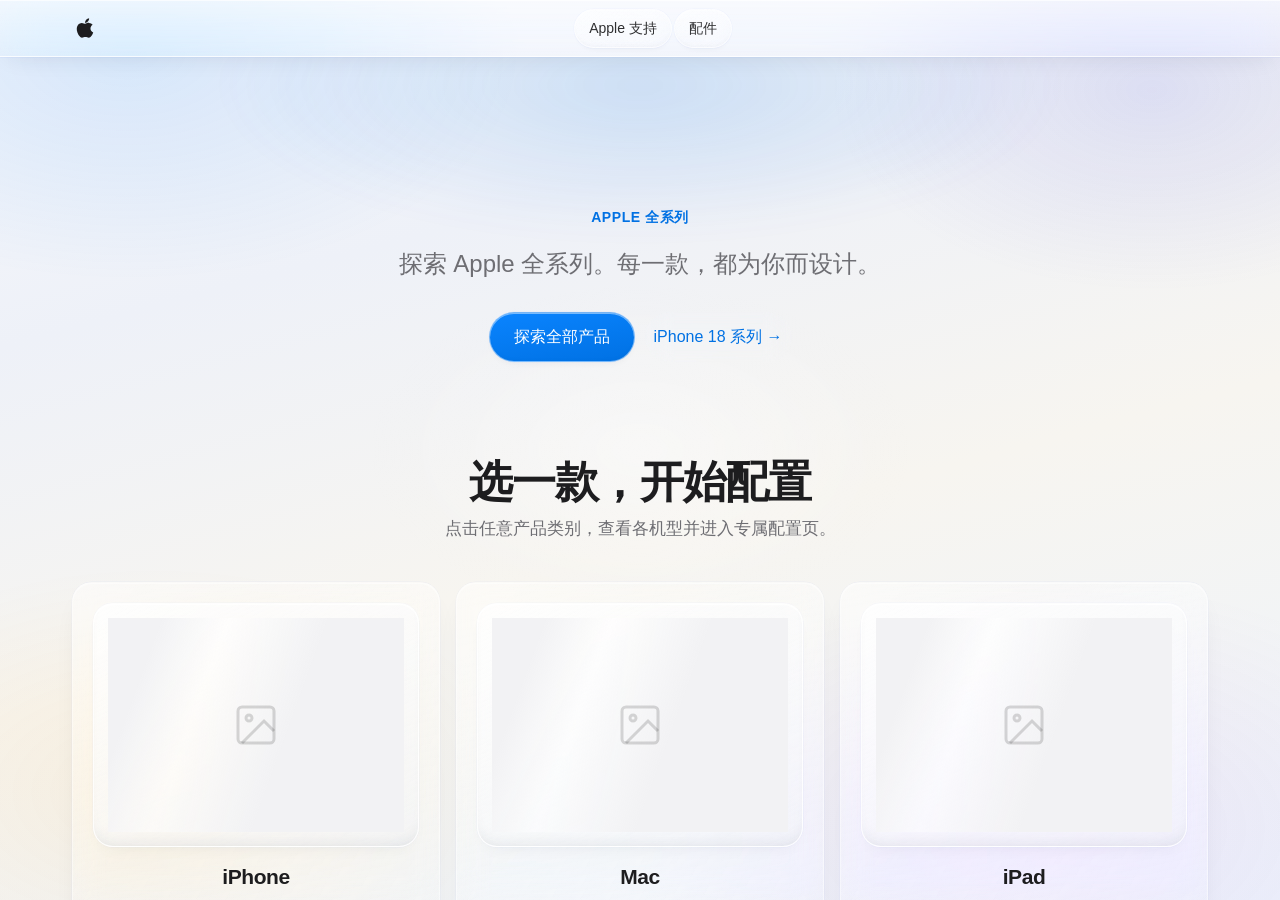
==== commit 4d14e23c: "Add files via upload" ====
--- a/index.html
+++ b/index.html
@@ -21,14 +21,14 @@
   --shadow-sm:0 1px 3px rgba(0,0,0,0.05);--shadow-md:0 8px 32px rgba(0,0,0,0.08);--shadow-lg:0 24px 64px rgba(0,0,0,0.12);
   --radius-sm:0.5rem;--radius-md:0.875rem;--radius-lg:1.25rem;--radius-xl:1.75rem;
   --transition:220ms cubic-bezier(0.16,1,0.3,1);--ease-out:cubic-bezier(0.16,1,0.3,1);
-  --glass-blur:blur(30px) saturate(200%);
+  --glass-blur:blur(12px) saturate(160%);
   --glass-bg:rgba(245,245,247,0.85);--glass-bg-strong:rgba(240,240,243,0.95);
   --glass-border:rgba(0,0,0,0.06);--glass-border-dark:rgba(0,0,0,0.1);
   --glass-shadow:0 4px 24px rgba(0,0,0,0.06),inset 0 1px 0 rgba(255,255,255,0.8);
   --glass-shadow-hover:0 12px 40px rgba(0,0,0,0.1),inset 0 1px 0 rgba(255,255,255,0.9);
 }
 *,*::before,*::after{box-sizing:border-box;margin:0;padding:0}
-html{-webkit-text-size-adjust:none;text-size-adjust:none;-webkit-font-smoothing:antialiased;-moz-osx-font-smoothing:grayscale;scroll-behavior:smooth;scroll-padding-top:84px;overflow:hidden;height:100%}
+html{-webkit-text-size-adjust:none;text-size-adjust:none;-webkit-font-smoothing:antialiased;-moz-osx-font-smoothing:grayscale;scroll-behavior:auto;scroll-padding-top:84px;overflow:hidden;height:100%}
 body{height:100dvh;line-height:1.5;font-family:-apple-system,BlinkMacSystemFont,'SF Pro Display','Inter','Segoe UI',sans-serif;font-size:17px;color:var(--color-text);background:#ffffff;-webkit-tap-highlight-color:transparent;overflow:hidden}
 body::before{display:none !important}
 body.home-bg::before{display:none !important}
@@ -43,7 +43,7 @@
 :focus-visible{outline:2px solid var(--color-primary);outline-offset:3px;border-radius:var(--radius-sm)}
 .container{width:100%;max-width:1180px;margin-inline:auto;padding-inline:22px}
 .section{padding-block:clamp(56px,9vw,112px)}
-#app{height:100vh;height:100dvh;max-height:100vh;overflow-y:auto;overflow-x:hidden;-webkit-overflow-scrolling:touch;position:relative;overscroll-behavior-y:none;scroll-behavior:smooth}
+#app{height:100vh;height:100dvh;max-height:100vh;overflow-y:auto;overflow-x:hidden;-webkit-overflow-scrolling:touch;position:relative;overscroll-behavior-y:none;scroll-behavior:auto}
 main{position:relative;min-height:60vh}
 .header{position:-webkit-sticky;position:sticky;top:0;left:0;right:0;z-index:100;background:var(--glass-bg);backdrop-filter:var(--glass-blur);-webkit-backdrop-filter:var(--glass-blur);border-bottom:1px solid var(--glass-border-dark);box-shadow:0 1px 12px rgba(0,0,0,0.04);transition:border-color var(--transition),background var(--transition),box-shadow var(--transition)}
 .header--scrolled{border-bottom-color:var(--glass-border);box-shadow:0 4px 24px rgba(0,0,0,0.08)}
@@ -60,7 +60,7 @@
 .icon-btn{width:38px;height:38px;border-radius:980px;display:inline-flex;align-items:center;justify-content:center;color:var(--color-text);background:var(--glass-bg);backdrop-filter:var(--glass-blur);-webkit-backdrop-filter:var(--glass-blur);border:1px solid var(--glass-border);box-shadow:0 2px 8px rgba(0,0,0,0.05),inset 0 1px 0 rgba(255,255,255,0.5);transition:background var(--transition),transform var(--transition),box-shadow var(--transition)}
 .icon-btn:hover{background:var(--glass-bg-strong);transform:scale(1.06);box-shadow:0 4px 16px rgba(0,0,0,0.1),inset 0 1px 0 rgba(255,255,255,0.6)}
 .hero{position:relative;text-align:center;padding-top:clamp(72px,13vw,150px);padding-bottom:clamp(56px,8vw,96px);overflow:hidden}
-.hero__glow{position:absolute;inset:-20% 10% auto 10%;height:90%;pointer-events:none;z-index:0;background:radial-gradient(60% 60% at 50% 30%,color-mix(in srgb,var(--color-primary) 22%,transparent),transparent 70%);filter:blur(40px);opacity:0.7;animation:glowDrift 9s ease-in-out infinite alternate}
+.hero__glow{position:absolute;inset:-20% 10% auto 10%;height:90%;pointer-events:none;z-index:0;background:radial-gradient(60% 60% at 50% 30%,color-mix(in srgb,var(--color-primary) 22%,transparent),transparent 70%);filter:blur(18px);opacity:0.7;animation:glowDrift 9s ease-in-out infinite alternate}
 @keyframes glowDrift{from{transform:translateY(0) scale(1);opacity:.55}to{transform:translateY(4%) scale(1.06);opacity:.85}}
 .hero>.container{position:relative;z-index:1}
 .hero .eyebrow,.hero p,.hero__cta{opacity:0;transform:translateY(22px);animation:heroIn .9s var(--ease-out) forwards}
@@ -116,7 +116,7 @@
 .os-entry__arrow{color:var(--color-primary);transition:transform var(--transition)}
 .os-entry:hover .os-entry__arrow{transform:translateX(4px)}
 @media(max-width:560px){.os-entry{padding:16px 14px}.os-entry__icon{width:38px;height:38px;font-size:11px}.os-entry__name{font-size:17px}}
-.view{opacity:0;transform:translateY(18px);transition:opacity .5s var(--ease-out),transform .5s var(--ease-out);will-change:opacity,transform}
+.view{opacity:0;transform:translateY(12px);transition:opacity .35s var(--ease-out),transform .35s var(--ease-out)}
 .view.active{opacity:1;transform:none}
 .is-hidden{display:none !important}
 .is-leaving{position:absolute;top:0;left:0;right:0;opacity:0;pointer-events:none}
@@ -146,6 +146,10 @@
 .swatch:hover .swatch__dot{transform:scale(1.1)}
 .swatch.selected .swatch__dot{box-shadow:0 0 0 2px var(--media-bg),0 0 0 4px var(--color-primary),0 2px 8px rgba(0,0,0,0.15);transform:scale(1.05)}
 .swatch__label{font-size:12px;color:var(--color-text-muted);max-width:72px;text-align:center}
+.swatch-group+.swatch-group{margin-top:16px}
+.swatch-group__head{display:flex;flex-wrap:wrap;align-items:baseline;gap:8px;margin-bottom:8px}
+.swatch-group__label{font-size:13px;font-weight:600;color:var(--color-text)}
+.swatch-group__note{font-size:12px;color:var(--color-text-muted)}
 .chip-row{display:flex;flex-wrap:wrap;gap:10px}
 .chip{border:1px solid var(--glass-border);border-radius:980px;padding:9px 16px;font-size:14px;font-weight:500;transition:border-color var(--transition),background var(--transition),color var(--transition),transform var(--transition),box-shadow var(--transition);background:var(--glass-bg);backdrop-filter:var(--glass-blur);-webkit-backdrop-filter:var(--glass-blur);box-shadow:0 2px 8px rgba(0,0,0,0.03),inset 0 1px 0 rgba(255,255,255,0.5)}
 .chip:hover{border-color:var(--glass-border-dark);transform:translateY(-1px);background:var(--glass-bg-strong);box-shadow:0 4px 14px rgba(0,0,0,0.07),inset 0 1px 0 rgba(255,255,255,0.6)}
@@ -188,7 +192,7 @@
 .footer__links{display:flex;gap:18px;margin-top:16px;flex-wrap:wrap}
 .footer__links a{transition:color var(--transition),transform var(--transition)}
 .footer__links a:hover{transform:translateY(-1px)}
-.reveal{opacity:0;transform:translateY(28px);transition:opacity .8s var(--ease-out),transform .8s var(--ease-out)}
+.reveal{opacity:0;transform:translateY(14px);transition:opacity .55s var(--ease-out),transform .55s var(--ease-out)}
 .reveal.in{opacity:1;transform:none}
 .timeline{position:relative;max-width:760px;margin-inline:auto;padding-left:34px}
 .timeline::before{content:'';position:absolute;left:7px;top:6px;bottom:6px;width:2px;background:linear-gradient(to bottom,var(--color-primary),color-mix(in srgb,var(--color-primary) 10%,var(--color-divider)));border-radius:2px}
@@ -298,8 +302,8 @@
 .card__media img.loading,.detail__media img.loading{opacity:0}
 .img-placeholder{display:flex;align-items:center;justify-content:center;width:100%;height:100%;background:linear-gradient(110deg,var(--media-bg) 8%,rgba(255,255,255,0.4) 18%,var(--media-bg) 33%);background-size:200% 100%;animation:shimmer 1.4s infinite}
 @keyframes shimmer{0%{background-position:200% 0}100%{background-position:-200% 0}}
-.view{will-change:opacity,transform}
-.card,.tech-card,.future-card,.leader-card{will-change:transform}
+.view{will-change:auto}
+.card,.tech-card,.future-card,.leader-card{will-change:auto}
 @media(prefers-reduced-motion:reduce){
   *,*::before,*::after{animation-duration:.01ms !important;animation-iteration-count:1 !important;transition-duration:.01ms !important}
   .hero__glow{animation:none}
@@ -373,8 +377,8 @@
     background:
       linear-gradient(118deg,rgba(255,255,255,.55) 8%,rgba(255,255,255,.14) 34%,rgba(255,255,255,.42) 62%,rgba(255,255,255,.10) 100%),
       linear-gradient(168deg,rgba(255,255,255,.78),rgba(244,246,251,.40));
-    -webkit-backdrop-filter:blur(30px) saturate(190%);
-    backdrop-filter:blur(30px) saturate(190%);
+    -webkit-backdrop-filter:blur(14px) saturate(175%);
+    backdrop-filter:blur(14px) saturate(175%);
     border:1px solid rgba(255,255,255,.72);
     box-shadow:
       0 0 0 .5px rgba(31,41,55,.05),
@@ -396,8 +400,8 @@
     background:
       linear-gradient(118deg,rgba(255,255,255,.60) 10%,rgba(255,255,255,.18) 36%,rgba(255,255,255,.46) 66%,rgba(255,255,255,.12) 100%),
       linear-gradient(170deg,rgba(255,255,255,.88),rgba(241,244,250,.50));
-    -webkit-backdrop-filter:blur(24px) saturate(185%);
-    backdrop-filter:blur(24px) saturate(185%);
+    -webkit-backdrop-filter:blur(12px) saturate(170%);
+    backdrop-filter:blur(12px) saturate(170%);
     border-color:rgba(255,255,255,.75);
     box-shadow:
       0 0 0 .5px rgba(31,41,55,.06),
@@ -409,8 +413,8 @@
     background:
       linear-gradient(118deg,rgba(255,255,255,.60) 10%,rgba(255,255,255,.16) 36%,rgba(255,255,255,.46) 66%,rgba(255,255,255,.12) 100%),
       linear-gradient(170deg,rgba(255,255,255,.82),rgba(241,244,250,.45));
-    -webkit-backdrop-filter:blur(22px) saturate(180%);
-    backdrop-filter:blur(22px) saturate(180%);
+    -webkit-backdrop-filter:blur(12px) saturate(170%);
+    backdrop-filter:blur(12px) saturate(170%);
     border:1px solid rgba(255,255,255,.75);
     box-shadow:
       0 0 0 .5px rgba(31,41,55,.06),
@@ -509,8 +513,8 @@
   .header{
     background:
       linear-gradient(180deg,rgba(255,255,255,.74),rgba(255,255,255,.28));
-    -webkit-backdrop-filter:blur(30px) saturate(190%);
-    backdrop-filter:blur(30px) saturate(190%);
+    -webkit-backdrop-filter:blur(20px) saturate(180%);
+    backdrop-filter:blur(20px) saturate(180%);
     border-bottom:1px solid rgba(255,255,255,.78);
     box-shadow:
       0 1px 0 rgba(31,41,55,.06),
@@ -728,8 +732,8 @@
   /* 配件页分类按钮：透明玻璃 + 深字 + 按压变暗 + 选中蓝玻璃 */
   .acc-cat-btn{
     background:linear-gradient(170deg,rgba(255,255,255,.22),rgba(255,255,255,.08));
-    -webkit-backdrop-filter:blur(18px) saturate(170%);
-    backdrop-filter:blur(18px) saturate(170%);
+    -webkit-backdrop-filter:blur(10px) saturate(160%);
+    backdrop-filter:blur(10px) saturate(160%);
     border:1px solid rgba(255,255,255,.40);
     color:#1d1d1f;
     box-shadow:
@@ -1069,7 +1073,19 @@
 const IPAD_AIR_COLORS=[{zh:'深空灰色',en:'Space Gray',hex:'#6e6e72'},{zh:'蓝色',en:'Blue',hex:'#5b7a9a'},{zh:'紫色',en:'Purple',hex:'#b8a8c8'},{zh:'星光色',en:'Starlight',hex:'#f0ebe4'}];
 const IPADPRO_COLORS=[{zh:'深空黑色',en:'Space Black',hex:'#1d1d1f'},{zh:'银色',en:'Silver',hex:'#e0e0e0'}];
 const MINI_COLORS=[{zh:'深空灰色',en:'Space Gray',hex:'#6e6e72'},{zh:'蓝色',en:'Blue',hex:'#5b7a9a'},{zh:'紫色',en:'Purple',hex:'#b8a8c8'},{zh:'星光色',en:'Starlight',hex:'#f0ebe4'}];
-const WATCH_S12_COLORS=[{zh:'深古铜色',en:'Dark Bronze',hex:'#7a5c3e'},{zh:'浅金色',en:'Light Gold',hex:'#e8d8b8'},{zh:'黑色',en:'Black',hex:'#1d1d1f'},{zh:'深空灰色',en:'Space Gray',hex:'#6e6e72'},{zh:'炫金色',en:'Flush Gold',hex:'#c9a86a'},{zh:'原色',en:'Natural',hex:'#c8b8a8'},{zh:'珍珠白色',en:'Pearl White',hex:'#f0ece6'},{zh:'夜蓝色',en:'Midnight Blue',hex:'#2a3a5a'}];
+const MAT_ALUMINUM={zh:'铝金属',en:'Aluminum',base:0,note:{zh:'亚光外观 · 超瓷晶面板 2 · GPS 或 GPS + 蜂窝网络',en:'Matt finish · Ceramic Shield 2 · GPS or GPS + Cellular'}};
+const MAT_TITANIUM={zh:'钛金属',en:'Titanium',base:2800,note:{zh:'抛光航空级钛金属 · 蓝宝石玻璃表镜 · 仅 GPS + 蜂窝网络',en:'Polished aerospace-grade titanium · Sapphire crystal · GPS + Cellular'}};
+const MAT_CERAMIC={zh:'陶瓷',en:'Ceramic',base:4500,note:{zh:'抛光陶瓷 · 蓝宝石玻璃表镜 · 仅 GPS + 蜂窝网络',en:'Sophisticated ceramic · Sapphire crystal · GPS + Cellular'}};
+const WATCH_S12_COLORS=[
+  {zh:'深古铜色',en:'Dark Bronze',hex:'#7a5c3e',mat:MAT_ALUMINUM},
+  {zh:'浅金色',en:'Light Gold',hex:'#e8d8b8',mat:MAT_ALUMINUM},
+  {zh:'黑色',en:'Black',hex:'#1d1d1f',mat:MAT_ALUMINUM},
+  {zh:'深空灰色',en:'Space Gray',hex:'#6e6e72',mat:MAT_ALUMINUM},
+  {zh:'炫金色',en:'Radiant Gold',hex:'#c9a86a',mat:MAT_TITANIUM},
+  {zh:'原色',en:'Natural',hex:'#c8b8a8',mat:MAT_TITANIUM},
+  {zh:'珍珠白色',en:'Pearl White',hex:'#f0ece6',mat:MAT_CERAMIC},
+  {zh:'夜蓝色',en:'Midnight Blue',hex:'#2a3a5a',mat:MAT_CERAMIC}
+];
 const WATCH_ULTRA_COLORS=[{zh:'原色',en:'Natural',hex:'#b8a99a'},{zh:'黑色',en:'Black',hex:'#1d1d1f'}];
 const WATCH_SE_COLORS=[{zh:'午夜色',en:'Midnight',hex:'#2a3a4a'},{zh:'星光色',en:'Starlight',hex:'#e8e0d4'}];
 const WHITE=[{zh:'白色',en:'White',hex:'#ececec'}];
@@ -1105,7 +1121,7 @@
   ]},
   {id:'watch',name:{zh:'Apple Watch',en:'Apple Watch'},img:IMG.watch,tag:{zh:'健康随行，腕上未来',en:'Health on your wrist.'},models:[
     {id:'watch-ultra4',name:{zh:'Apple Watch Ultra 4',en:'Apple Watch Ultra 4'},sub:{zh:'户外 · 钛金属',en:'Outdoor · titanium'},base:6499,colors:WATCH_ULTRA_COLORS,storage:[ST('49mm','49mm Case',0)],hasBand:true},
-    {id:'watch-s12',name:{zh:'Apple Watch Series 12',en:'Apple Watch Series 12'},sub:{zh:'日常健康监测',en:'Everyday health'},base:2999,colors:WATCH_S12_COLORS,storage:[ST('41mm','41mm Case',0),ST('45mm','45mm Case',800)],hasBand:true},
+    {id:'watch-s12',name:{zh:'Apple Watch Series 12',en:'Apple Watch Series 12'},sub:{zh:'日常健康监测',en:'Everyday health'},base:2999,hasMatColors:true,colors:WATCH_S12_COLORS,storage:[ST('42mm','42mm Case',0),ST('46mm','46mm Case',400)],hasBand:true},
     {id:'watch-se',name:{zh:'Apple Watch SE 3',en:'Apple Watch SE 3'},sub:{zh:'入门 · 高性价比',en:'Entry · great value'},base:1999,colors:WATCH_SE_COLORS,storage:[ST('40mm','40mm Case',0),ST('44mm','44mm Case',600)],hasBand:true},
   ]},
   {id:'airpods',name:{zh:'AirPods',en:'AirPods'},img:IMG.airpods,tag:{zh:'纯净音质，主动降噪',en:'Pure sound. Quiet world.'},models:[
@@ -1587,8 +1603,8 @@
   else if(view==='leadership'){renderLeadership()}
   else if(view==='accessories'){renderAccessories();revealInit()}
   else{revealInit()}
-  if(restore){const pos=state.scrollPos[view]||0;setTimeout(()=>app.scrollTo({top:pos,behavior:'auto'}),60)}
-  else{app.scrollTo({top:0,behavior:'smooth'})}
+  if(restore){const pos=state.scrollPos[view]||0;requestAnimationFrame(()=>{app.scrollTop=pos})}
+  else{app.scrollTop=0}
 }
 document.querySelectorAll('[data-go="home"]').forEach(el=>{el.addEventListener('click',e=>{e.preventDefault();route('home',null,null);pushState('home')})});
 document.querySelectorAll('[data-go="future"]').forEach(el=>{el.addEventListener('click',e=>{e.preventDefault();route('future',null,null);pushState('future')})});
@@ -1616,7 +1632,7 @@
   const cur=document.querySelector('.view.active');
   const nxt=document.getElementById(idMap[view]||view);
   if(cur===nxt){state.view=view;return}
-  if(cur){cur.classList.add('is-leaving');cur.classList.remove('active');setTimeout(()=>{cur.classList.add('is-hidden');cur.classList.remove('is-leaving')},480)}
+  if(cur){cur.classList.add('is-leaving');cur.classList.remove('active');setTimeout(()=>{cur.classList.add('is-hidden');cur.classList.remove('is-leaving')},200)}
   nxt.classList.remove('is-hidden');
   requestAnimationFrame(()=>nxt.classList.add('active'));
   state.view=view;
@@ -1741,6 +1757,25 @@
   list.querySelectorAll('[data-go^="detail-"]').forEach(b=>{b.addEventListener('click',e=>{e.preventDefault();const id=b.dataset.go;route(id,null,null);pushState(id)})});
   revealInit();
 }
+function renderSwatches(m,s){
+  const swatchBtn=(c,i)=>`<button class="swatch ${i===s.color?'selected':''}" data-color="${i}" aria-label="${L(c)}"><span class="swatch__dot" style="background:${c.hex}"></span><span class="swatch__label">${L(c)}</span></button>`;
+  if(!m.hasMatColors)return `<div class="swatch-row">${m.colors.map((c,i)=>swatchBtn(c,i)).join('')}</div>`;
+  const groups=[];
+  m.colors.forEach((c,i)=>{
+    const key=c.mat?c.mat.zh:'';
+    let g=groups.find(x=>x.key===key);
+    if(!g){g={key,mat:c.mat,items:[]};groups.push(g)}
+    g.items.push({c,i});
+  });
+  return groups.map(g=>`
+    <div class="swatch-group">
+      <div class="swatch-group__head">
+        <span class="swatch-group__label">${L(g.mat)} · ${fmt(m.base+g.mat.base)} 起</span>
+        <span class="swatch-group__note">${L(g.mat.note)}</span>
+      </div>
+      <div class="swatch-row">${g.items.map(({c,i})=>swatchBtn(c,i)).join('')}</div>
+    </div>`).join('');
+}
 function renderModel(modelId){
   const r=findModel(modelId);if(!r)return;
   const {cat,model:m}=r;const s=state.sel[m.id];
@@ -1748,6 +1783,7 @@
   if(m.hasSize){const size=MACBOOK_PRO_SIZES[s.size];currentBase=size.base;currentSub=size.sub}
   if(m.hasChip){const chip=MAC_STUDIO_CHIPS[s.chip];currentBase=chip.base;currentSub=chip.sub;currentStorage=chip.storage}
   if(m.hasVariant){const vMap=VARIANTS[m.id];if(vMap&&!vMap[s.variant])s.variant=Object.keys(vMap)[0];const v=vMap[s.variant];currentBase=v.base;currentSub=v.sub}
+  if(m.hasMatColors){const mat=m.colors[s.color]&&m.colors[s.color].mat;if(mat)currentBase=m.base+mat.base}
   const media=document.getElementById('model-media');
   const ANIM_MAP={iphone:'phone',mac:'mac',ipad:'ipad',watch:'watch',airpods:'airpods',vision:'vision',homepod:'homepod'};
   const animType=ANIM_MAP[cat.id]||'phone';
@@ -1764,7 +1800,7 @@
   const chipBlock=m.hasChip?`<div class="config-group"><div class="config-group__label">选择芯片</div><div class="chip-row"><button class="btn--chip ${s.chip==='m5max'?'selected':''}" data-chip="m5max">M5 Max</button><button class="btn--chip ${s.chip==='m5ultra'?'selected':''}" data-chip="m5ultra">M5 Ultra</button></div></div>`:'';
   const vMap=m.hasVariant?VARIANTS[m.id]:null;
   const variantBlock=vMap?`<div class="config-group"><div class="config-group__label">选择版本</div><div class="chip-row">${Object.entries(vMap).map(([k,v])=>`<button class="btn--chip ${s.variant===k?'selected':''}" data-variant="${k}">${L(v.sub)} · ${fmt(v.base)}</button>`).join('')}</div></div>`:'';
-  const colorBlock=m.colors.length?`<div class="config-group"><div class="config-group__label">选择颜色</div><div class="swatch-row">${m.colors.map((c,i)=>`<button class="swatch ${i===s.color?'selected':''}" data-color="${i}" aria-label="${L(c)}"><span class="swatch__dot" style="background:${c.hex}"></span><span class="swatch__label">${L(c)}</span></button>`).join('')}</div></div>`:'';
+  const colorBlock=m.colors.length?`<div class="config-group"><div class="config-group__label">选择颜色${m.hasMatColors?'与表壳材质':''}</div>${renderSwatches(m,s)}</div>`:'';
   const storageBlock=currentStorage.length?`<div class="config-group"><div class="config-group__label">选择容量</div><div class="option-row">${currentStorage.map((st,i)=>`<button class="option ${i===s.storage?'selected':''}" data-storage="${i}"><span class="option__main"><span class="option__name">${L(st)}</span></span><span class="option__price">${st.price===0?'已包含':'+'+fmt(st.price)}</span></button>`).join('')}</div></div>`:'';
   const bandBlock=m.hasBand?`<div class="config-group"><div class="config-group__label">选择表带</div><div class="chip-row">${WATCH_BANDS.map(b=>`<button class="chip ${s.accessories.has('band-'+b.id)?'selected':''}" data-band="${b.id}">${L(b)} · +${fmt(b.price)}</button>`).join('')}</div></div>`:'';
   const ipadAccBlock=m.hasIpadAcc?`<div class="config-group"><div class="config-group__label">配件与触控笔</div><div class="chip-row">${(IPAD_ACC_BY_MODEL[m.id]||IPAD_ACCESSORIES).map(a=>`<button class="chip ${s.accessories.has('ipad-'+a.id)?'selected':''}" data-ipadacc="${a.id}">${L(a)} · +${fmt(a.price)}</button>`).join('')}</div></div>`:'';
@@ -1783,7 +1819,7 @@
   }
   cfg.innerHTML=`
     <h2 class="detail__title">${L(m.name)}</h2>
-    <p class="detail__tag">${L(currentSub)}</p>
+    <p class="detail__tag">${m.hasMatColors&&m.colors[s.color]&&m.colors[s.color].mat?L(m.colors[s.color].mat)+' · '+L(currentSub):L(currentSub)}</p>
     ${sizeBlock}${chipBlock}${variantBlock}${colorBlock}${storageBlock}${bandBlock}${ipadAccBlock}${phoneAccBlock}${accBlock}
     <div class="summary">
       <div class="config-group__label">你的配置</div>
@@ -1819,6 +1855,7 @@
   const r=findModel(modelId);if(!r)return;
   const {model:m}=r;const s=state.sel[modelId];
   s.color=colorIdx;
+  if(m.hasMatColors){renderModel(modelId);bumpPrice();return;}
   document.querySelectorAll('#model-config .swatch').forEach((b,i)=>b.classList.toggle('selected',i===colorIdx));
   const img=document.getElementById('model-img');
   const newSrc=(m.colors[colorIdx]&&m.colors[colorIdx].img)||m.img||r.cat.img;
@@ -1944,8 +1981,8 @@
   });
 }
 window.addEventListener('DOMContentLoaded',()=>{
-  Object.values(SINGLE_IMG).forEach(u=>{const p=new Image();p.src=u});
-  Object.values(COLOR_IMG).flat().filter(Boolean).forEach(u=>{const p=new Image();p.src=u});
+  const seen=new Set();
+  CATS.forEach(c=>{if(c.img&&!seen.has(c.img)){seen.add(c.img);const p=new Image();p.src=c.img}});
   renderHome();renderTimeline();revealInit();
   initCardTilt();initModelMotion()
 });
@@ -1961,24 +1998,5 @@
   });
 });
 </script>
-<script>
-(function(){
-  var h=document.getElementById('header');
-  var forced=false;
-  function ensure(){
-    if(!h) return;
-    var r=h.getBoundingClientRect();
-    if(Math.abs(r.top)>3 && !forced){
-      forced=true;
-      h.style.cssText='position:fixed !important;top:0 !important;left:0 !important;right:0 !important;transform:none !important;will-change:auto !important';
-      h.style.backdropFilter='';
-      h.style.webkitBackdropFilter='';
-    }
-  }
-  window.addEventListener('scroll',ensure,{passive:true});
-  document.addEventListener('scroll',ensure,{passive:true});
-  app.addEventListener('scroll',ensure,{passive:true});
-  setInterval(ensure,80);
-})();
-</script></body>
+</body>
 </html>
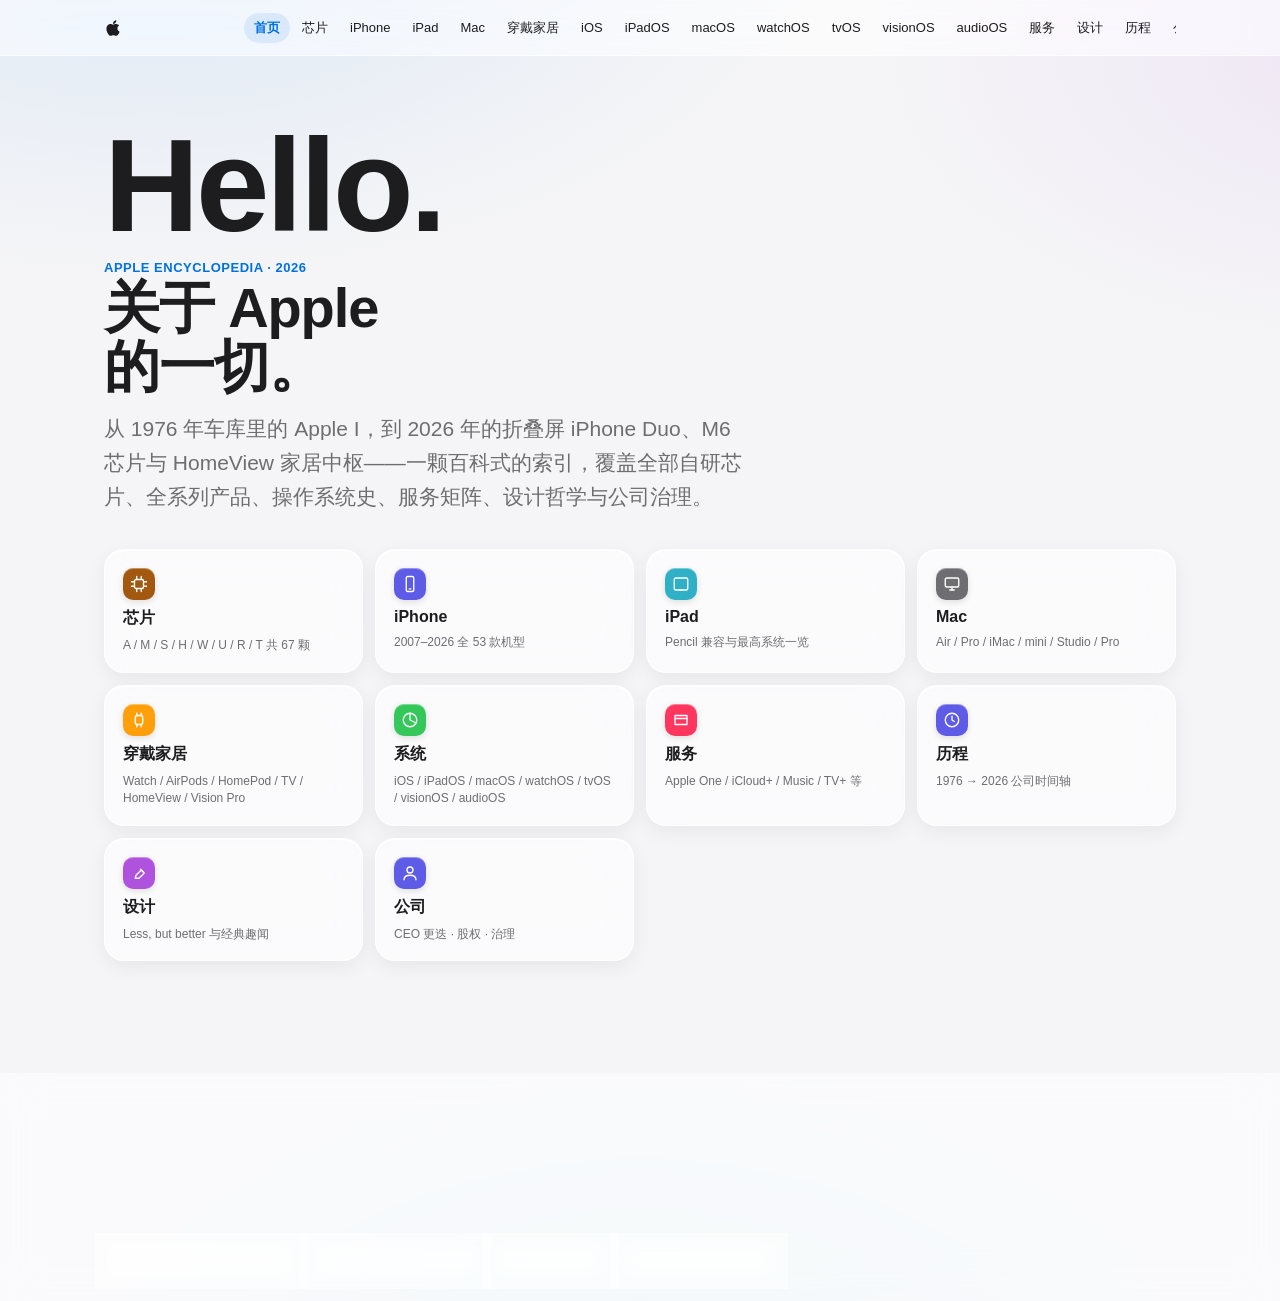
==== commit bc97bfff: "Add files via upload" ====
--- a/index.html
+++ b/index.html
@@ -1,2002 +1,5691 @@
 <!DOCTYPE html>
 <html lang="zh-CN">
 <head>
-<meta charset="UTF-8" />
-<meta name="viewport" content="width=device-width, initial-scale=1.0, viewport-fit=cover" />
-<title>Apple 全系列配置展示</title>
-<meta name="description" content="Apple 全系列概念配置展示。非官方概念展示页,与 Apple Inc. 无关联。" />
-<meta name="theme-color" content="#f0f2f7" />
-<meta name="apple-mobile-web-app-capable" content="yes" />
-<meta name="apple-mobile-web-app-status-bar-style" content="default" />
-<meta http-equiv="X-UA-Compatible" content="IE=edge" />
-<meta name="referrer" content="no-referrer" />
-<link rel="icon" href="data:image/svg+xml,%3Csvg xmlns='http://www.w3.org/2000/svg' viewBox='0 0 24 24'%3E%3Cpath fill='%23000' d='M17.05 20.28c-.98.95-2.05.8-3.08.35-1.09-.46-2.09-.48-3.24 0-1.44.62-2.2.44-3.06-.35C2.79 15.25 3.51 7.59 9.05 7.31c1.35.07 2.29.74 3.08.8 1.18-.24 2.31-.93 3.57-.84 1.51.12 2.65.72 3.4 1.8-3.12 1.87-2.38 5.98.48 7.13-.57 1.5-1.31 2.99-2.54 4.09l.01-.01zM12.03 7.25c-.15-2.23 1.66-4.07 3.74-4.25.29 2.58-2.34 4.5-3.74 4.25z'/%3E%3C/svg%3E" />
+<meta charset="UTF-8">
+<meta name="viewport" content="width=device-width, initial-scale=1.0">
+<title>Apple · 关于 Apple 的一切</title>
+<link rel="icon" href="data:image/svg+xml,%3Csvg xmlns='http://www.w3.org/2000/svg' viewBox='0 0 384 512'%3E%3Cpath fill='%231d1d1f' d='M318.7 268.7c-.2-36.7 16.4-64.4 50-84.8-18.8-26.9-47.2-41.7-84.7-44.6-35.5-2.8-74.3 20.7-88.5 20.7-15 0-49.4-19.7-76.4-19.7C63.3 141.2 4 184.8 4 273.5q0 39.3 14.4 81.2c12.8 36.7 59 126.7 107.2 125.2 25.2-.6 43-17.9 75.8-17.9 31.8 0 48.3 17.9 76.4 17.9 48.6-.7 90.4-82.5 102.6-119.3-65.2-30.7-61.7-90-61.7-91.9zm-56.6-164.2c27.3-32.4 24.8-61.9 24-72.5-24.1 1.4-52 16.4-67.9 34.9-17.5 19.8-27.8 44.3-25.6 71.9 26.1 2 49.9-11.4 69.5-34.3z'/%3E%3C/svg%3E">
 <style>
-:root,[data-theme='light']{
-  --color-bg:#ffffff;--color-surface:rgba(245,245,247,0.9);--color-surface-2:rgba(250,250,252,1);
-  --color-border:rgba(0,0,0,0.08);--color-divider:rgba(0,0,0,0.06);--color-text:#1d1d1f;
-  --color-text-muted:#6e6e73;--color-text-faint:#a1a1a6;--color-primary:#0071e3;--color-primary-hover:#0077ed;
-  --color-accent-soft:rgba(0,113,227,0.1);--media-bg:rgba(242,242,244,1);--card-bg:rgba(245,245,247,0.85);
-  --card-text:#1d1d1f;--card-text-muted:#6e6e73;--card-border:rgba(0,0,0,0.06);
-  --shadow-sm:0 1px 3px rgba(0,0,0,0.05);--shadow-md:0 8px 32px rgba(0,0,0,0.08);--shadow-lg:0 24px 64px rgba(0,0,0,0.12);
-  --radius-sm:0.5rem;--radius-md:0.875rem;--radius-lg:1.25rem;--radius-xl:1.75rem;
-  --transition:220ms cubic-bezier(0.16,1,0.3,1);--ease-out:cubic-bezier(0.16,1,0.3,1);
-  --glass-blur:blur(12px) saturate(160%);
-  --glass-bg:rgba(245,245,247,0.85);--glass-bg-strong:rgba(240,240,243,0.95);
-  --glass-border:rgba(0,0,0,0.06);--glass-border-dark:rgba(0,0,0,0.1);
-  --glass-shadow:0 4px 24px rgba(0,0,0,0.06),inset 0 1px 0 rgba(255,255,255,0.8);
-  --glass-shadow-hover:0 12px 40px rgba(0,0,0,0.1),inset 0 1px 0 rgba(255,255,255,0.9);
+:root{
+  --bg:#f5f5f7;
+  --surface:#ffffff;
+  --ink:#1d1d1f;
+  --ink-2:#6e6e72;
+  --line:#d2d2d7;
+  --line-soft:#e8e8ed;
+  --accent:#0071e3;
+  --c-chip:#a2590f;
+  --c-iphone:#5e5ce6;
+  --c-ipad:#30b0c7;
+  --c-mac:#6e6e72;
+  --c-wear:#ff9f0a;
+  --c-os:#34c759;
+  --c-svc:#ff375f;
+  --c-design:#af52de;
+  --c-timeline:#5e5ce6;
 }
-*,*::before,*::after{box-sizing:border-box;margin:0;padding:0}
-html{-webkit-text-size-adjust:none;text-size-adjust:none;-webkit-font-smoothing:antialiased;-moz-osx-font-smoothing:grayscale;scroll-behavior:auto;scroll-padding-top:84px;overflow:hidden;height:100%}
-body{height:100dvh;line-height:1.5;font-family:-apple-system,BlinkMacSystemFont,'SF Pro Display','Inter','Segoe UI',sans-serif;font-size:17px;color:var(--color-text);background:#ffffff;-webkit-tap-highlight-color:transparent;overflow:hidden}
-body::before{display:none !important}
-body.home-bg::before{display:none !important}
-main{position:relative;z-index:1}
-img,svg{display:block;max-width:100%;height:auto}
-button{cursor:pointer;background:none;border:none;font:inherit;color:inherit}
-a{color:inherit;text-decoration:none;transition:color var(--transition)}
-a:hover{color:var(--color-primary)}
-h1,h2,h3,h4{text-wrap:balance;line-height:1.1;letter-spacing:-0.02em;font-weight:700}
-p,li{text-wrap:pretty}
-::selection{background:rgba(0,113,227,0.22)}
-:focus-visible{outline:2px solid var(--color-primary);outline-offset:3px;border-radius:var(--radius-sm)}
-.container{width:100%;max-width:1180px;margin-inline:auto;padding-inline:22px}
-.section{padding-block:clamp(56px,9vw,112px)}
-#app{height:100vh;height:100dvh;max-height:100vh;overflow-y:auto;overflow-x:hidden;-webkit-overflow-scrolling:touch;position:relative;overscroll-behavior-y:none;scroll-behavior:auto}
-main{position:relative;min-height:60vh}
-.header{position:-webkit-sticky;position:sticky;top:0;left:0;right:0;z-index:100;background:var(--glass-bg);backdrop-filter:var(--glass-blur);-webkit-backdrop-filter:var(--glass-blur);border-bottom:1px solid var(--glass-border-dark);box-shadow:0 1px 12px rgba(0,0,0,0.04);transition:border-color var(--transition),background var(--transition),box-shadow var(--transition)}
-.header--scrolled{border-bottom-color:var(--glass-border);box-shadow:0 4px 24px rgba(0,0,0,0.08)}
-body.subpage .header{position:-webkit-sticky;position:sticky;top:0;left:0;right:0}
-body.subpage main{}
-.header__inner{height:56px;display:flex;align-items:center;justify-content:space-between}
-.brand{display:inline-flex;align-items:center;gap:9px;font-weight:700;font-size:20px;letter-spacing:-0.02em}
-.brand__mark{width:26px;height:26px;color:var(--color-text);transition:transform .4s var(--ease-out)}
-.brand:active .brand__mark{transform:scale(0.9)}
-.nav{display:flex;align-items:center;gap:2px;flex-wrap:wrap}
-.nav a{font-size:14px;padding:8px 14px;border-radius:980px;opacity:0.85;transition:background var(--transition),backdrop-filter var(--transition),box-shadow var(--transition),border-color var(--transition);border:1px solid transparent}
-.nav a:hover{opacity:1;background:var(--glass-bg-strong);backdrop-filter:var(--glass-blur);-webkit-backdrop-filter:var(--glass-blur);border-color:var(--glass-border);box-shadow:0 2px 12px rgba(0,0,0,0.06)}
-.header__tools{display:flex;align-items:center;gap:6px}
-.icon-btn{width:38px;height:38px;border-radius:980px;display:inline-flex;align-items:center;justify-content:center;color:var(--color-text);background:var(--glass-bg);backdrop-filter:var(--glass-blur);-webkit-backdrop-filter:var(--glass-blur);border:1px solid var(--glass-border);box-shadow:0 2px 8px rgba(0,0,0,0.05),inset 0 1px 0 rgba(255,255,255,0.5);transition:background var(--transition),transform var(--transition),box-shadow var(--transition)}
-.icon-btn:hover{background:var(--glass-bg-strong);transform:scale(1.06);box-shadow:0 4px 16px rgba(0,0,0,0.1),inset 0 1px 0 rgba(255,255,255,0.6)}
-.hero{position:relative;text-align:center;padding-top:clamp(72px,13vw,150px);padding-bottom:clamp(56px,8vw,96px);overflow:hidden}
-.hero__glow{position:absolute;inset:-20% 10% auto 10%;height:90%;pointer-events:none;z-index:0;background:radial-gradient(60% 60% at 50% 30%,color-mix(in srgb,var(--color-primary) 22%,transparent),transparent 70%);filter:blur(18px);opacity:0.7;animation:glowDrift 9s ease-in-out infinite alternate}
-@keyframes glowDrift{from{transform:translateY(0) scale(1);opacity:.55}to{transform:translateY(4%) scale(1.06);opacity:.85}}
-.hero>.container{position:relative;z-index:1}
-.hero .eyebrow,.hero p,.hero__cta{opacity:0;transform:translateY(22px);animation:heroIn .9s var(--ease-out) forwards}
-.hero .eyebrow{animation-delay:.05s}.hero p{animation-delay:.15s}.hero__cta{animation-delay:.3s}
-@keyframes heroIn{to{opacity:1;transform:none}}
-.eyebrow{font-size:14px;font-weight:600;color:var(--color-primary);letter-spacing:0.04em;text-transform:uppercase;margin-bottom:18px}
-.hero p{font-size:clamp(19px,2.4vw,24px);color:var(--color-text-muted);max-width:620px;margin-inline:auto}
-.hero__cta{margin-top:30px;display:flex;gap:10px;justify-content:center;flex-wrap:wrap}
-.btn{display:inline-flex;align-items:center;justify-content:center;gap:8px;font-size:16px;font-weight:500;padding:12px 24px;border-radius:980px;transition:background var(--transition),transform var(--transition),color var(--transition),box-shadow var(--transition),backdrop-filter var(--transition);white-space:nowrap;border:1px solid transparent}
-.btn--primary{background:var(--color-primary);color:#fff;box-shadow:0 4px 16px rgba(0,113,227,0.25),inset 0 1px 0 rgba(255,255,255,0.25);backdrop-filter:var(--glass-blur);-webkit-backdrop-filter:var(--glass-blur)}
-.btn--primary:hover{background:var(--color-primary-hover);color:#fff;transform:translateY(-2px);box-shadow:0 10px 28px rgba(0,113,227,0.3),inset 0 1px 0 rgba(255,255,255,0.3)}
-.btn--ghost{color:var(--color-primary);padding-left:8px;padding-right:8px;background:transparent}
-.btn--ghost:hover{text-decoration:underline;background:var(--glass-bg);backdrop-filter:var(--glass-blur);-webkit-backdrop-filter:var(--glass-blur)}
-.btn--block{width:100%}
-.btn--lg{padding:15px 30px;font-size:17px}
-.btn--chip{border:1px solid var(--glass-border);background:var(--glass-bg);backdrop-filter:var(--glass-blur);-webkit-backdrop-filter:var(--glass-blur);padding:11px 18px;border-radius:980px;font-size:15px;transition:var(--transition);box-shadow:0 2px 8px rgba(0,0,0,0.04),inset 0 1px 0 rgba(255,255,255,0.5)}
-.btn--chip:hover{background:var(--glass-bg-strong);box-shadow:0 4px 16px rgba(0,0,0,0.08),inset 0 1px 0 rgba(255,255,255,0.6);transform:translateY(-1px)}
-.btn--chip.selected{border-color:var(--color-primary);background:var(--color-accent-soft);color:var(--color-primary);box-shadow:0 0 0 1px var(--color-primary),0 4px 16px rgba(0,113,227,0.15),inset 0 1px 0 rgba(255,255,255,0.5)}
-.grid{display:grid;grid-template-columns:repeat(3,1fr);gap:16px}
-.card{position:relative;background:var(--glass-bg);backdrop-filter:var(--glass-blur);-webkit-backdrop-filter:var(--glass-blur);color:var(--card-text);border-radius:var(--radius-lg);padding:20px;display:flex;flex-direction:column;align-items:center;text-align:center;transition:transform var(--transition),box-shadow var(--transition),background var(--transition);overflow:hidden;min-height:340px;border:1px solid var(--glass-border);box-shadow:var(--glass-shadow)}
-.card:hover{transform:translateY(-6px);box-shadow:var(--glass-shadow-hover);background:var(--glass-bg-strong)}
-.card__media{width:100%;aspect-ratio:4/3;display:flex;align-items:center;justify-content:center;background:var(--media-bg);border-radius:var(--radius-lg);padding:14px;margin-bottom:6px;border:1px solid var(--glass-border);overflow:hidden;box-shadow:inset 0 1px 0 rgba(255,255,255,0.5)}
-.card__media img{max-width:100%;max-height:100%;width:auto;height:auto;object-fit:contain;border-radius:inherit;transition:transform .5s var(--ease-out),opacity .4s ease}
-.card:hover .card__media img{transform:scale(1.06)}
-.card__name{font-size:21px;font-weight:700;margin-top:8px;letter-spacing:-0.02em}
-.card__tag{font-size:14px;color:var(--card-text-muted);margin-top:5px;min-height:20px}
-.card__price{font-size:14px;color:var(--card-text);margin-top:8px}
-.card__cta{margin-top:12px;font-size:14px;color:var(--color-primary);font-weight:500;transition:gap var(--transition);display:inline-flex;align-items:center;gap:4px}
-.card:hover .card__cta{gap:8px}
-.section-head{text-align:center;margin-bottom:40px}
-.section-head h2{font-size:clamp(28px,5vw,44px);font-weight:800;letter-spacing:-0.03em}
-.section-head p{font-size:17px;color:var(--color-text-muted);margin-top:10px}
-.banner{background:var(--glass-bg);backdrop-filter:var(--glass-blur);-webkit-backdrop-filter:var(--glass-blur);border:1px solid var(--glass-border);border-radius:var(--radius-xl);padding:clamp(28px,5vw,56px) 24px;text-align:center;margin-bottom:36px;box-shadow:var(--glass-shadow)}
-.banner__media{aspect-ratio:16/7;display:flex;align-items:center;justify-content:center;margin-bottom:12px;border-radius:var(--radius-lg);overflow:hidden;padding:12px}
-.banner__media img{max-width:100%;max-height:100%;width:auto;height:auto;object-fit:contain;border-radius:inherit}
-.banner h2{font-size:clamp(32px,6vw,52px);margin-top:4px}
-.banner p{color:var(--color-text-muted);margin-top:8px;font-size:18px}
-.model-list{display:grid;grid-template-columns:1fr;gap:0}
-.model-row{display:flex;align-items:center;justify-content:space-between;gap:16px;padding:22px 16px;border-top:1px solid var(--color-divider);transition:background var(--transition),padding-left var(--transition),box-shadow var(--transition),border-color var(--transition);width:100%;text-align:left;border-radius:var(--radius-lg);border:1px solid transparent;margin:4px 0}
-.model-row:last-child{border-bottom:1px solid transparent}
-.model-row:hover{background:var(--glass-bg-strong);backdrop-filter:var(--glass-blur);-webkit-backdrop-filter:var(--glass-blur);padding-left:24px;border-color:var(--glass-border);box-shadow:0 4px 20px rgba(0,0,0,0.06),inset 0 1px 0 rgba(255,255,255,0.5)}
-.model-row__name{font-size:21px;font-weight:600}
-.model-row__sub{font-size:14px;color:var(--color-text-muted);margin-top:4px}
-.model-row__price{font-size:15px;color:var(--color-text-muted);white-space:nowrap}
-.model-row__price b{color:var(--color-text);font-weight:600}
-.model-row__arrow{color:var(--color-text-faint);transition:transform var(--transition),color var(--transition)}
-.model-row:hover .model-row__arrow{transform:translateX(4px);color:var(--color-primary)}
-.os-entry{display:flex;align-items:center;justify-content:space-between;gap:16px;padding:22px 18px;margin-top:16px;border-radius:var(--radius-xl);background:linear-gradient(135deg,rgba(0,122,255,0.08),rgba(88,86,214,0.06));border:1px solid rgba(0,122,255,0.18);width:100%;text-align:left;transition:background var(--transition),transform var(--transition),box-shadow var(--transition),border-color var(--transition);cursor:pointer}
-.os-entry:hover{background:linear-gradient(135deg,rgba(0,122,255,0.14),rgba(88,86,214,0.10));transform:translateY(-2px);box-shadow:0 8px 28px rgba(0,122,255,0.12),inset 0 1px 0 rgba(255,255,255,0.6);border-color:rgba(0,122,255,0.3)}
-.os-entry__icon{width:44px;height:44px;border-radius:12px;background:linear-gradient(135deg,#007AFF,#5856D6);display:flex;align-items:center;justify-content:center;color:#fff;font-size:13px;font-weight:700;flex-shrink:0;letter-spacing:-0.3px}
-.os-entry__name{font-size:19px;font-weight:600}
-.os-entry__sub{font-size:13px;color:var(--color-text-muted);margin-top:3px}
-.os-entry__arrow{color:var(--color-primary);transition:transform var(--transition)}
-.os-entry:hover .os-entry__arrow{transform:translateX(4px)}
-@media(max-width:560px){.os-entry{padding:16px 14px}.os-entry__icon{width:38px;height:38px;font-size:11px}.os-entry__name{font-size:17px}}
-.view{opacity:0;transform:translateY(12px);transition:opacity .35s var(--ease-out),transform .35s var(--ease-out)}
-.view.active{opacity:1;transform:none}
-.is-hidden{display:none !important}
-.is-leaving{position:absolute;top:0;left:0;right:0;opacity:0;pointer-events:none}
-.back-link{display:inline-flex;align-items:center;gap:6px;font-size:14px;font-weight:500;color:var(--color-text);background:var(--glass-bg);backdrop-filter:var(--glass-blur);-webkit-backdrop-filter:var(--glass-blur);padding:9px 16px 9px 12px;border-radius:980px;border:1px solid var(--glass-border);margin-bottom:28px;transition:gap var(--transition),background var(--transition),transform var(--transition),box-shadow var(--transition);box-shadow:0 2px 8px rgba(0,0,0,0.04),inset 0 1px 0 rgba(255,255,255,0.5)}
-.back-link:hover{background:var(--glass-bg-strong);transform:translateX(-2px);gap:10px;box-shadow:0 4px 16px rgba(0,0,0,0.08),inset 0 1px 0 rgba(255,255,255,0.6)}
-.detail__layout{display:grid;grid-template-columns:1.1fr 0.9fr;gap:40px;align-items:start}
-.detail__media{position:sticky;top:84px;width:100%;max-width:460px;margin:0 auto;background:var(--media-bg);backdrop-filter:var(--glass-blur);-webkit-backdrop-filter:var(--glass-blur);border:1px solid var(--glass-border);border-radius:var(--radius-xl);padding:12px;display:flex;align-items:center;justify-content:center;box-shadow:var(--glass-shadow);transition:background .5s var(--ease-out),box-shadow var(--transition);overflow:hidden}
-.detail__media img{max-width:100%;max-height:100%;width:auto;height:auto;object-fit:contain;display:block;margin:0 auto;border-radius:inherit;transition:opacity .4s ease}
-.detail__title{font-size:clamp(32px,6vw,52px);font-weight:800;letter-spacing:-0.03em}
-.detail__tag{font-size:19px;color:var(--color-text-muted);margin-top:8px;margin-bottom:28px}
-.config-group{margin-bottom:28px;opacity:0;transform:translateY(16px);animation:fadeUp .6s var(--ease-out) forwards}
-.config-group:nth-child(1){animation-delay:.05s}.config-group:nth-child(2){animation-delay:.12s}.config-group:nth-child(3){animation-delay:.19s}.config-group:nth-child(4){animation-delay:.26s}.config-group:nth-child(5){animation-delay:.33s}.config-group:nth-child(6){animation-delay:.4s}.config-group:nth-child(7){animation-delay:.47s}
-@keyframes fadeUp{to{opacity:1;transform:none}}
-.config-group__label{font-size:13px;font-weight:600;color:var(--color-text-muted);text-transform:uppercase;letter-spacing:0.04em;margin-bottom:12px;display:inline-block;padding:5px 12px;background:var(--glass-bg);backdrop-filter:var(--glass-blur);-webkit-backdrop-filter:var(--glass-blur);border:1px solid var(--glass-border);border-radius:980px;box-shadow:0 1px 4px rgba(0,0,0,0.03),inset 0 1px 0 rgba(255,255,255,0.5)}
-.option-row{display:flex;flex-direction:column;gap:10px}
-.option{border:1px solid var(--glass-border);border-radius:var(--radius-lg);padding:14px 16px;display:flex;align-items:center;justify-content:space-between;gap:12px;transition:border-color var(--transition),background var(--transition),transform var(--transition),box-shadow var(--transition);background:var(--glass-bg);backdrop-filter:var(--glass-blur);-webkit-backdrop-filter:var(--glass-blur);text-align:left;width:100%;box-shadow:0 2px 8px rgba(0,0,0,0.03),inset 0 1px 0 rgba(255,255,255,0.5)}
-.option:hover{border-color:var(--glass-border-dark);transform:translateX(2px);background:var(--glass-bg-strong);box-shadow:0 4px 16px rgba(0,0,0,0.06),inset 0 1px 0 rgba(255,255,255,0.6)}
-.option.selected{border-color:var(--color-primary);box-shadow:0 0 0 1px var(--color-primary),0 4px 16px rgba(0,113,227,0.15),inset 0 1px 0 rgba(255,255,255,0.5);background:var(--color-accent-soft)}
-.option__main{display:flex;flex-direction:column;gap:2px}
-.option__name{font-size:16px;font-weight:600}
-.option__sub{font-size:13px;color:var(--color-text-muted)}
-.option__price{font-size:15px;font-weight:500;color:var(--color-text-muted);white-space:nowrap}
-.swatch-row{display:flex;flex-wrap:wrap;gap:14px}
-.swatch{display:flex;flex-direction:column;align-items:center;gap:8px;padding:8px;border-radius:var(--radius-md);transition:background var(--transition),box-shadow var(--transition)}
-.swatch:hover{background:var(--glass-bg);backdrop-filter:var(--glass-blur);-webkit-backdrop-filter:var(--glass-blur)}
-.swatch__dot{width:34px;height:34px;border-radius:50%;border:1px solid var(--glass-border-dark);box-shadow:0 2px 6px rgba(0,0,0,0.1),inset 0 1px 0 rgba(255,255,255,0.4);transition:transform var(--transition),box-shadow var(--transition)}
-.swatch:hover .swatch__dot{transform:scale(1.1)}
-.swatch.selected .swatch__dot{box-shadow:0 0 0 2px var(--media-bg),0 0 0 4px var(--color-primary),0 2px 8px rgba(0,0,0,0.15);transform:scale(1.05)}
-.swatch__label{font-size:12px;color:var(--color-text-muted);max-width:72px;text-align:center}
-.swatch-group+.swatch-group{margin-top:16px}
-.swatch-group__head{display:flex;flex-wrap:wrap;align-items:baseline;gap:8px;margin-bottom:8px}
-.swatch-group__label{font-size:13px;font-weight:600;color:var(--color-text)}
-.swatch-group__note{font-size:12px;color:var(--color-text-muted)}
-.chip-row{display:flex;flex-wrap:wrap;gap:10px}
-.chip{border:1px solid var(--glass-border);border-radius:980px;padding:9px 16px;font-size:14px;font-weight:500;transition:border-color var(--transition),background var(--transition),color var(--transition),transform var(--transition),box-shadow var(--transition);background:var(--glass-bg);backdrop-filter:var(--glass-blur);-webkit-backdrop-filter:var(--glass-blur);box-shadow:0 2px 8px rgba(0,0,0,0.03),inset 0 1px 0 rgba(255,255,255,0.5)}
-.chip:hover{border-color:var(--glass-border-dark);transform:translateY(-1px);background:var(--glass-bg-strong);box-shadow:0 4px 14px rgba(0,0,0,0.07),inset 0 1px 0 rgba(255,255,255,0.6)}
-.chip.selected{border-color:var(--color-primary);background:var(--color-accent-soft);color:var(--color-primary);box-shadow:0 0 0 1px var(--color-primary),0 4px 14px rgba(0,113,227,0.12),inset 0 1px 0 rgba(255,255,255,0.5)}
-.summary{margin-top:8px;border-top:1px solid var(--color-divider);padding-top:24px;background:var(--glass-bg);backdrop-filter:var(--glass-blur);-webkit-backdrop-filter:var(--glass-blur);border:1px solid var(--glass-border);border-radius:var(--radius-lg);padding:20px;box-shadow:var(--glass-shadow)}
-.summary__row{display:flex;justify-content:space-between;align-items:baseline;font-size:16px;margin-bottom:10px}
-.summary__row span:first-child{color:var(--color-text-muted)}
-.summary__total{display:flex;justify-content:space-between;align-items:baseline;font-size:22px;font-weight:700;margin-top:16px;padding-top:16px;border-top:1px solid var(--color-divider)}
-.summary__total span.bump{animation:bump .5s var(--ease-out)}
-@keyframes bump{0%{transform:scale(1)}30%{transform:scale(1.12);color:var(--color-primary)}100%{transform:scale(1)}}
-.future-hero{text-align:center;margin-bottom:48px}
-.future-hero h2{font-size:clamp(32px,6vw,56px);font-weight:800;letter-spacing:-0.03em}
-.future-hero p{font-size:18px;color:var(--color-text-muted);margin-top:12px;max-width:640px;margin-inline:auto}
-.future-gallery{display:grid;grid-template-columns:repeat(3,1fr);gap:16px;margin-bottom:56px}
-.future-card{background:var(--glass-bg);backdrop-filter:var(--glass-blur);-webkit-backdrop-filter:var(--glass-blur);border:1px solid var(--glass-border);border-radius:var(--radius-lg);padding:18px;box-shadow:var(--glass-shadow);transition:transform var(--transition),box-shadow var(--transition),background var(--transition)}
-.future-card:hover{transform:translateY(-4px);box-shadow:var(--glass-shadow-hover);background:var(--glass-bg-strong)}
-.future-card__media{aspect-ratio:4/3;border-radius:var(--radius-lg);background:var(--media-bg);display:flex;align-items:center;justify-content:center;margin-bottom:14px;overflow:hidden;padding:12px;border:1px solid var(--glass-border);box-shadow:inset 0 1px 0 rgba(255,255,255,0.5)}
-.future-card__media img{max-width:100%;max-height:100%;width:auto;height:auto;object-fit:contain;border-radius:inherit}
-.future-card__title{font-size:18px;font-weight:600}
-.future-card__desc{font-size:14px;color:var(--color-text-muted);margin-top:6px}
-.tech-grid{display:grid;grid-template-columns:repeat(3,1fr);gap:20px}
-.tech-card{background:var(--glass-bg);backdrop-filter:var(--glass-blur);-webkit-backdrop-filter:var(--glass-blur);border:1px solid var(--glass-border);border-radius:var(--radius-lg);padding:24px;box-shadow:var(--glass-shadow);cursor:pointer;transition:transform var(--transition),box-shadow var(--transition),background var(--transition)}
-.tech-card:hover{transform:translateY(-4px);box-shadow:var(--glass-shadow-hover);background:var(--glass-bg-strong)}
-.tech-card__media{aspect-ratio:16/9;border-radius:var(--radius-lg);background:var(--media-bg);margin-bottom:18px;display:flex;align-items:center;justify-content:center;overflow:hidden;padding:12px;border:1px solid var(--glass-border);box-shadow:inset 0 1px 0 rgba(255,255,255,0.5)}
-.tech-card__media img{max-width:100%;max-height:100%;width:auto;height:auto;object-fit:contain;border-radius:inherit}
-.tech-card h3{font-size:22px;font-weight:700;letter-spacing:-0.02em}
-.tech-card p{font-size:15px;color:var(--color-text-muted);margin-top:10px;line-height:1.6}
-.tech-card .more{margin-top:14px;font-size:14px;color:var(--color-primary)}
-.future-note{text-align:center;font-size:13px;color:var(--color-text-faint);margin-top:36px}
-.detail-wrap{max-width:820px;margin-inline:auto}
-.detail-banner{aspect-ratio:16/7;margin-bottom:30px;border-radius:var(--radius-xl);background:var(--media-bg);backdrop-filter:var(--glass-blur);-webkit-backdrop-filter:var(--glass-blur);border:1px solid var(--glass-border);display:flex;align-items:center;justify-content:center;padding:20px;box-shadow:var(--glass-shadow)}
-.detail-banner img{max-width:100%;max-height:100%;width:auto;height:auto;object-fit:contain;border-radius:inherit}
-.detail-body h2{margin-bottom:14px;font-size:26px}
-.detail-body p{line-height:1.7;margin-bottom:16px}
-.detail-body ul{padding-left:22px;margin-bottom:24px}
-.detail-body li{margin-bottom:8px;line-height:1.6}
-.detail-source{margin-top:32px;padding:14px 18px;border:1px solid var(--glass-border);border-radius:var(--radius-md);font-size:13px;color:var(--color-text-muted);background:var(--glass-bg);backdrop-filter:var(--glass-blur);-webkit-backdrop-filter:var(--glass-blur);box-shadow:0 2px 8px rgba(0,0,0,0.03),inset 0 1px 0 rgba(255,255,255,0.5)}
-.footer{border-top:1px solid var(--glass-border);padding-block:40px;color:var(--color-text-muted);font-size:13px;line-height:1.6;background:var(--glass-bg);backdrop-filter:var(--glass-blur);-webkit-backdrop-filter:var(--glass-blur)}
-.footer__note{max-width:980px}
-.footer__links{display:flex;gap:18px;margin-top:16px;flex-wrap:wrap}
-.footer__links a{transition:color var(--transition),transform var(--transition)}
-.footer__links a:hover{transform:translateY(-1px)}
-.reveal{opacity:0;transform:translateY(14px);transition:opacity .55s var(--ease-out),transform .55s var(--ease-out)}
-.reveal.in{opacity:1;transform:none}
-.timeline{position:relative;max-width:760px;margin-inline:auto;padding-left:34px}
-.timeline::before{content:'';position:absolute;left:7px;top:6px;bottom:6px;width:2px;background:linear-gradient(to bottom,var(--color-primary),color-mix(in srgb,var(--color-primary) 10%,var(--color-divider)));border-radius:2px}
-.tl-item{position:relative;padding:0 0 34px 26px;opacity:0;transform:translateY(24px);transition:opacity .7s var(--ease-out),transform .7s var(--ease-out)}
-.tl-item.in{opacity:1;transform:none}
-.tl-item::before{content:'';position:absolute;left:-31px;top:4px;width:16px;height:16px;border-radius:50%;background:var(--color-bg);border:3px solid var(--color-primary);box-shadow:0 0 0 4px color-mix(in srgb,var(--color-primary) 14%,transparent)}
-.tl-item__year{font-size:15px;font-weight:700;color:var(--color-primary);letter-spacing:0.02em}
-.tl-item__title{font-size:24px;font-weight:700;margin-top:4px;letter-spacing:-0.02em}
-.tl-item__desc{font-size:15px;color:var(--color-text-muted);margin-top:8px;max-width:60ch}
-.timeline-head{text-align:center;margin-bottom:48px}
-.timeline-head .eyebrow{margin-bottom:14px}
-.timeline-head h2{font-size:clamp(32px,6vw,56px);font-weight:800;letter-spacing:-0.03em}
-.timeline-head p{color:var(--color-text-muted);margin-top:12px;font-size:18px;max-width:560px;margin-inline:auto}
-@media(max-width:1024px){
-  .container{padding-inline:20px}
-  .grid{grid-template-columns:repeat(2,1fr);gap:14px}
-  .card{min-height:320px;padding:18px}
-  .card__media{aspect-ratio:4/3;padding:12px}
-  .future-gallery{grid-template-columns:repeat(2,1fr)}
-  .tech-grid{grid-template-columns:repeat(2,1fr)}
-  .detail__layout{gap:28px}
-  .detail__media{padding:20px}
-  .section{padding-block:clamp(48px,8vw,96px)}
+*{margin:0;padding:0;box-sizing:border-box;}
+html{scroll-behavior:auto;}
+body{
+  font-family:-apple-system,BlinkMacSystemFont,"SF Pro Display","PingFang SC","Microsoft YaHei","Helvetica Neue",sans-serif;
+  background:var(--bg);color:var(--ink);
+  -webkit-font-smoothing:antialiased;line-height:1.6;
+  font-variant-numeric:tabular-nums;
 }
-@media(max-width:880px){
-  .detail__layout{grid-template-columns:1fr;gap:28px}
-  .detail__media{position:static;width:100%;max-width:360px;margin:0 auto;padding:12px}
+a{color:var(--accent);text-decoration:none;}
+img{max-width:100%;display:block;}
+/* ===== Top nav ===== */
+.nav{
+  position:fixed;top:0;left:0;right:0;height:56px;z-index:100;
+  background:var(--surface);border-bottom:1px solid var(--line);
+  display:flex;align-items:center;
 }
-@media(max-width:720px){
-  .future-gallery{grid-template-columns:1fr}
-  .tech-grid{grid-template-columns:1fr}
-  .banner__media{aspect-ratio:16/9}
+.nav-inner{max-width:1120px;width:100%;margin:0 auto;padding:0 24px;display:flex;align-items:center;gap:20px;}
+.nav-logo{display:flex;align-items:center;gap:8px;font-weight:700;font-size:17px;color:var(--ink);white-space:cursor;cursor:pointer;}
+.nav-logo svg{width:18px;height:18px;fill:var(--ink);}
+.nav-links{display:flex;gap:2px;margin-left:auto;align-items:center;overflow-x:auto;flex-wrap:nowrap;max-width:calc(100% - 140px);scrollbar-width:none;}
+.nav-links::-webkit-scrollbar{display:none;}
+.nav-btn{white-space:nowrap;flex:0 0 auto;
+  background:none;border:none;font-family:inherit;font-size:13px;color:var(--ink);
+  padding:6px 10px;border-radius:999;cursor:pointer;white-space:nowrap;transition:background 150ms;color:150ms;
 }
-@media(max-width:560px){
-  .container{padding-inline:16px}
-  .grid{grid-template-columns:1fr;gap:14px}
-  .card{min-height:300px;padding:16px}
-  .card__media{aspect-ratio:4/3;padding:10px;min-height:160px}
-  .card__name{font-size:19px}
-  .card__tag{font-size:13px}
-  .hero{padding-top:60px;padding-bottom:48px}
-  .hero p{font-size:17px}
-  .btn{padding:10px 20px;font-size:15px}
-  .btn--lg{padding:12px 24px;font-size:16px}
-  .section-head h2{font-size:clamp(24px,6vw,36px)}
-  .detail__title{font-size:clamp(28px,8vw,40px)}
-  .detail__media{width:100%;max-width:360px;margin:0 auto;padding:12px}
-  .model-row{padding:18px 8px}
-  .model-row__name{font-size:18px}
-  .timeline{padding-left:28px}
-  .tl-item__title{font-size:20px}
-  .banner{padding:24px 16px}
-  .banner h2{font-size:clamp(28px,7vw,40px)}
-  .nav{display:flex;gap:4px;flex-wrap:wrap;justify-content:flex-end}.nav a{padding:6px 10px;font-size:12px}
-  .future-card__media{aspect-ratio:16/10}
-  .tech-card__media{aspect-ratio:16/9}
-  .detail-banner{aspect-ratio:16/9;padding:14px}
+.nav-btn:hover{background:var(--bg);}
+.nav-btn.active{color:var(--accent);font-weight:600;}
+.nav-burger{display:none;margin-left:auto;background:none;border:none;cursor:pointer;padding:8px;}
+.nav-burger svg{width:20px;height:20px;stroke:var(--ink);}
+.mobile-menu{
+  display:none;position:fixed;top:56px;left:0;right:0;z-index:99;background:var(--surface);
+  border-bottom:1px solid var(--line);padding:8px 16px 16px;flex-direction:column;gap:2px;
 }
-@media(max-width:390px){
-  .brand{font-size:17px}
-  .icon-btn{width:34px;height:34px}
-  .hero__cta{flex-direction:column;align-items:stretch}
-  .chip-row{gap:8px}
-  .chip{padding:8px 12px;font-size:13px}
-  .card__media{min-height:140px}
-  .detail__media{padding:12px}
-  .option{padding:12px 14px}
-  .option__name{font-size:15px}
+.mobile-menu.open{display:flex;}
+.mobile-menu .nav-btn{text-align:left;padding:12px 10px;font-size:15px;border-radius:8px;}
+/* ===== Layout ===== */
+.wrap{max-width:1120px;margin:0 auto;padding:88px 24px 40px;}
+.view{display:none;}
+.view.active{display:block;}
+/* Hero */
+.hero{padding:40px 0 24px;}
+.hero h1{font-size:56px;line-height:1.05;font-weight:800;letter-spacing:-.02em;}
+.hero p{font-size:21px;color:var(--ink-2);margin-top:16px;max-width:640px;}
+.entry-grid{display:grid;grid-template-columns:repeat(4,1fr);gap:12px;margin-top:36px;}
+.entry-btn{
+  background:var(--surface);border:1px solid var(--line-soft);border-radius:12px;
+  padding:18px;cursor:pointer;text-align:left;transition:background 150ms;display:flex;flex-direction:column;gap:8px;font-family:inherit;
 }
-.leadership-hero{text-align:center;margin-bottom:48px}
-.leadership-hero h2{font-size:clamp(32px,6vw,56px);font-weight:800;letter-spacing:-0.03em}
-.leadership-hero p{font-size:18px;color:var(--color-text-muted);margin-top:12px;max-width:640px;margin-inline:auto}
-.leadership-section{margin-bottom:56px}
-.leadership-section h3{font-size:clamp(24px,4vw,36px);font-weight:700;letter-spacing:-0.02em;margin-bottom:8px}
-.leadership-section .section-sub{font-size:15px;color:var(--color-text-muted);margin-bottom:28px}
-.leader-grid{display:grid;grid-template-columns:repeat(3,1fr);gap:20px}
-.leader-card{background:var(--glass-bg);backdrop-filter:var(--glass-blur);-webkit-backdrop-filter:var(--glass-blur);border:1px solid var(--glass-border);border-radius:var(--radius-lg);padding:24px;box-shadow:var(--glass-shadow);transition:transform var(--transition),box-shadow var(--transition),background var(--transition)}
-.leader-card:hover{transform:translateY(-4px);box-shadow:var(--glass-shadow-hover);background:var(--glass-bg-strong)}
-.leader-card__photo{width:100%;aspect-ratio:1;border-radius:50%;overflow:hidden;margin-bottom:18px;background:var(--media-bg);display:flex;align-items:center;justify-content:center;border:1px solid var(--glass-border);box-shadow:0 4px 16px rgba(0,0,0,0.08),inset 0 1px 0 rgba(255,255,255,0.5)}
-.leader-card__photo img{width:100%;height:100%;object-fit:cover}
-.leader-card__name{font-size:20px;font-weight:700;letter-spacing:-0.02em}
-.leader-card__title{font-size:14px;color:var(--color-primary);font-weight:600;margin-top:4px;line-height:1.4}
-.leader-card__bio{font-size:13px;color:var(--color-text-muted);margin-top:12px;line-height:1.6;max-height:52px;overflow:hidden;position:relative}
-.leader-card__bio::after{content:'';position:absolute;bottom:0;left:0;right:0;height:24px;background:linear-gradient(to bottom,transparent,var(--glass-bg))}
-.leader-card.expanded .leader-card__bio{max-height:none}
-.leader-card.expanded .leader-card__bio::after{display:none}
-.leader-card__toggle{margin-top:10px;font-size:13px;color:var(--color-primary);font-weight:500;cursor:pointer;background:var(--glass-bg);backdrop-filter:var(--glass-blur);-webkit-backdrop-filter:var(--glass-blur);border:1px solid var(--glass-border);border-radius:980px;padding:6px 14px;transition:background var(--transition),box-shadow var(--transition),transform var(--transition)}
-.leader-card__toggle:hover{background:var(--glass-bg-strong);box-shadow:0 2px 8px rgba(0,0,0,0.06);transform:translateY(-1px)}
-.footer-leadership-btn{text-align:center;margin-top:28px;padding-top:24px;border-top:1px solid var(--color-divider)}
-.footer-leadership-btn a{display:inline-flex;align-items:center;gap:6px;font-size:15px;font-weight:600;color:var(--color-primary);padding:10px 22px;border-radius:980px;background:var(--glass-bg);backdrop-filter:var(--glass-blur);-webkit-backdrop-filter:var(--glass-blur);border:1px solid var(--glass-border);box-shadow:0 2px 8px rgba(0,0,0,0.04),inset 0 1px 0 rgba(255,255,255,0.5);transition:background var(--transition),transform var(--transition),box-shadow var(--transition)}
-.footer-leadership-btn a:hover{background:var(--glass-bg-strong);transform:translateY(-1px);box-shadow:0 4px 16px rgba(0,0,0,0.08),inset 0 1px 0 rgba(255,255,255,0.6)}
-@media(max-width:1024px){
-  .leader-grid{grid-template-columns:repeat(2,1fr);gap:16px}
+.entry-btn:hover{background:var(--bg);}
+.entry-ico{width:32px;height:32px;border-radius:8px;display:flex;align-items:center;justify-content:center;}
+.entry-ico svg{width:18px;height:18px;stroke:#fff;fill:none;stroke-width:1.8;stroke-linecap:round;stroke-linejoin:round;}
+.entry-name{font-size:16px;font-weight:600;color:var(--ink);}
+.entry-sub{font-size:12px;color:var(--ink-2);line-height:1.4;}
+/* Section headings */
+h2.sec{font-size:40px;font-weight:700;letter-spacing:-.01em;margin:8px 0 8px;}
+h3.grp{font-size:24px;font-weight:600;margin:40px 0 16px;padding-top:24px;border-top:1px solid var(--line-soft);}
+h3.grp:first-of-type{border-top:none;padding-top:0;}
+.lead{font-size:17px;color:var(--ink-2);margin-bottom:8px;}
+.note{font-size:12px;color:var(--ink-2);margin:10px 2px 0;line-height:1.6;}
+.draw-grid{display:grid;grid-template-columns:repeat(auto-fill,minmax(150px,1fr));gap:12px;margin-top:12px;}
+.draw{border:1px solid var(--line-soft);border-radius:12px;background:var(--surface);padding:10px;text-align:center;}
+.draw a{display:block;}
+.draw img{width:100%;height:120px;object-fit:contain;background:#fff;cursor:zoom-in;}
+.draw .dl{font-size:12px;color:var(--ink-2);margin-top:8px;line-height:1.4;}
+.tn{width:34px;height:34px;object-fit:contain;background:#fff;border:1px solid var(--line-soft);border-radius:8px;vertical-align:middle;margin-right:8px;}
+.chip-name{white-space:normal;}
+tbody tr{cursor:pointer;}
+tbody tr:hover{background:#fafafa;}
+.pcard{cursor:pointer;}
+.pmodal-mask{position:fixed;inset:0;background:rgba(0,0,0,.45);display:none;align-items:flex-start;justify-content:center;z-index:200;padding:40px 16px;overflow-y:auto;}
+.pmodal-mask.open{display:flex;}
+.pmodal{background:#fff;border-radius:16px;max-width:560px;width:100%;overflow:hidden;border:1px solid var(--line-soft);}
+.pmodal .mimg{width:100%;height:220px;object-fit:contain;background:#f5f5f7;}
+.pmodal .mbody{padding:20px 22px 24px;}
+.pmodal h3{font-size:20px;margin:0 0 4px;}
+.pmodal .msub{font-size:13px;color:var(--ink-2);margin-bottom:14px;}
+.pmodal table{width:100%;border-collapse:collapse;font-size:13px;}
+.pmodal td{padding:7px 0;border-top:1px solid var(--line-soft);vertical-align:top;}
+.pmodal td.k{width:96px;color:var(--ink-2);padding-right:12px;}
+.pmodal .mclose{position:sticky;float:right;background:#1d1d1f;color:#fff;border:none;width:32px;height:32px;border-radius:50%;font-size:16px;cursor:pointer;line-height:1;margin-top:10px;margin-right:10px;}
+.pgrid{display:grid;grid-template-columns:repeat(auto-fill,minmax(150px,1fr));gap:14px;margin-top:12px;}
+.person-card{border:1px solid var(--line-soft);border-radius:12px;overflow:hidden;background:#fff;text-align:center;}
+.person-card img{width:100%;height:150px;object-fit:cover;background:#f5f5f7;}
+.person-card .pp{padding:10px 8px;}
+.person-card .pn{font-size:14px;font-weight:600;}
+.person-card .pr{font-size:12px;color:var(--ink-2);margin-top:4px;line-height:1.4;}
+.eyebrow{font-size:13px;font-weight:600;color:var(--accent);text-transform:uppercase;letter-spacing:.04em;}
+/* ===== Tables ===== */
+.tbl-wrap{overflow-x:auto;border:1px solid var(--line-soft);border-radius:12px;background:var(--surface);}
+table{table-layout:fixed;width:100%;border-collapse:collapse;font-size:14px;}
+thead th{background:var(--bg);text-align:left;font-weight:600;font-size:13px;color:var(--ink-2);padding:10px 12px;border-bottom:1px solid var(--line);}
+tbody td{padding:10px 12px;border-bottom:1px solid var(--line-soft);vertical-align:top;word-wrap:break-word;}
+tbody tr:last-child td{border-bottom:none;}
+tbody tr:hover{background:#fafafc;}
+td .chip-name{font-weight:600;color:var(--ink);}
+td .muted{color:var(--ink-2);font-size:12.5px;}
+.tag{display:inline-block;background:var(--bg);border-radius:999;font-size:12px;padding:2px 8px;color:var(--ink-2);}
+.tag.cur{background:#e8f0fe;color:var(--accent);}
+/* Product cards (current season) */
+.card-grid{display:grid;grid-template-columns:repeat(3,1fr);gap:16px;margin:16px 0;}
+.pcard{background:var(--surface);border:1px solid var(--line-soft);border-radius:12px;overflow:hidden;display:flex;flex-direction:column;}
+.pcard .ph{background:#fbfbfd;display:flex;align-items:center;justify-content:center;padding:20px;}
+.pcard .ph img{width:100%;max-width:240px;object-fit:contain;}
+.pcard .pb{padding:16px;border-top:1px solid var(--line-soft);}
+.pcard .pb h4{font-size:17px;font-weight:600;margin-bottom:4px;}
+.pcard .pb .meta{font-size:13px;color:var(--ink-2);}
+.pcard .pb .price{font-size:13px;color:var(--ink);font-weight:600;margin-top:6px;}
+/* OS cards */
+.os-grid{display:grid;grid-template-columns:repeat(2,1fr);gap:16px;margin:20px 0;}
+.os-card{background:var(--surface);border:1px solid var(--line-soft);border-radius:12px;overflow:hidden;}
+.os-card .obanner{display:flex;align-items:center;justify-content:center;padding:16px;background:#fbfbfd;border-bottom:1px solid var(--line-soft);}
+.os-card .obanner img{max-height:120px;width:auto;object-fit:contain;}
+.os-card .obody{padding:16px;}
+.os-card h4{font-size:18px;font-weight:600;margin-bottom:8px;}
+/* Timeline */
+.tl{display:grid;grid-template-columns:80px 24px 1fr;gap:0 16px;margin-top:20px;position:relative;}
+.tl .yr{text-align:right;font-weight:700;font-size:15px;color:var(--ink);padding-top:2px;}
+.tl .axis{position:relative;}
+.tl .axis::before{content:'';position:absolute;left:50%;top:0;bottom:0;width:2px;background:var(--line);transform:translateX(-50%);}
+.tl .node{width:12px;height:12px;border-radius:50%;background:var(--accent);justify-self:center;margin-top:6px;position:relative;z-index:1;border:2px solid var(--surface);}
+.tl .ev{padding-bottom:22px;}
+.tl .ev h4{font-size:15px;font-weight:600;}
+.tl .ev p{font-size:14px;color:var(--ink-2);margin-top:2px;}
+/* Person / board grid */
+.person-grid{display:grid;grid-template-columns:repeat(3,1fr);gap:16px;margin:16px 0;}
+.person{background:var(--surface);border:1px solid var(--line-soft);border-radius:12px;padding:16px;display:flex;gap:14px;align-items:center;}
+.person img{width:56px;height:56px;border-radius:50%;object-fit:cover;background:var(--bg);}
+.person .pn{font-weight:600;font-size:15px;}
+.person .pr{font-size:12.5px;color:var(--ink-2);}
+/* prose blocks */
+.prose{background:var(--surface);border:1px solid var(--line-soft);border-radius:12px;padding:24px;margin:16px 0;}
+.prose p{margin-bottom:12px;font-size:15px;}
+.prose p:last-child{margin-bottom:0;}
+.prose ul{margin:0 0 12px 20px;font-size:15px;}
+.prose li{margin-bottom:6px;}
+.prose h4{font-size:17px;font-weight:600;margin:18px 0 8px;}
+.prose h4:first-child{margin-top:0;}
+/* stat strip */
+.stats{display:grid;grid-template-columns:repeat(4,1fr);gap:12px;margin:20px 0;}
+.stat{background:var(--surface);border:1px solid var(--line-soft);border-radius:12px;padding:18px;}
+.stat .num{font-size:28px;font-weight:700;letter-spacing:-.01em;}
+.stat .lab{font-size:13px;color:var(--ink-2);margin-top:2px;}
+/* footer */
+footer{border-top:1px solid var(--line);background:var(--surface);margin-top:48px;}
+.foot-inner{max-width:1120px;margin:0 auto;padding:24px;}
+.foot-inner p{font-size:12px;color:var(--ink-2);line-height:1.7;}
+.foot-inner .src{margin-bottom:8px;}
+.foot-dev{margin-top:20px;padding-top:18px;border-top:1px solid var(--line-soft);}
+.foot-dev .dev-by{font-size:13px;color:var(--ink);margin-bottom:12px;}
+.foot-dev .dev-links{display:flex;flex-wrap:wrap;gap:10px;}
+.foot-dev .dev-link{font-size:13px;color:var(--accent);text-decoration:none;border:1px solid var(--line-soft);border-radius:999px;padding:7px 14px;transition:background 150ms,border-color 150ms;}
+.foot-dev .dev-link:hover{background:var(--bg);border-color:var(--line);}
+/* sub-anchor chips row */
+.subnav{display:flex;flex-wrap:wrap;gap:8px;margin:16px 0 4px;}
+.subnav .tag{cursor:pointer;font-size:13px;padding:5px 12px;}
+.subnav .tag:hover{background:var(--line-soft);}
+/* ===== Responsive ===== */
+@media (max-width:1199px){
+  .hero h1{font-size:48px;}
+  .entry-grid{grid-template-columns:repeat(3,1fr);}
+  .card-grid{grid-template-columns:repeat(2,1fr);}
+  .stats{grid-template-columns:repeat(2,1fr);}
+  .person-grid{grid-template-columns:repeat(2,1fr);}
 }
-@media(max-width:560px){
-  .leader-grid{grid-template-columns:1fr;gap:14px}
-  .leader-card{padding:20px}
-  .leader-card__photo{max-width:140px;margin-inline:auto}
-  .leader-card__name{text-align:center}
-  .leader-card__title{text-align:center}
+@media (max-width:719px){
+  .wrap{padding:76px 16px 32px;}
+  .nav-links{display:none;}
+  .nav-burger{display:block;}
+  .hero h1{font-size:36px;}
+  .hero p{font-size:17px;}
+  h2.sec{font-size:28px;}
+  h3.grp{font-size:20px;}
+  .entry-grid{grid-template-columns:repeat(2,1fr);}
+  .card-grid{grid-template-columns:1fr;}
+  .os-grid{grid-template-columns:1fr;}
+  .stats{grid-template-columns:repeat(2,1fr);}
+  .person-grid{grid-template-columns:1fr;}
+  .tl{grid-template-columns:64px 18px 1fr;gap:0 10px;}
+  table{font-size:12.5px;}
+  thead th,tbody td{padding:8px 8px;}
 }
-/* ===== 性能与微交互优化 ===== */
-.btn,.btn--chip,.chip,.option,.swatch,.card,.model-row,.tech-card,.future-card,.leader-card,.back-link,.nav a,.leader-card__toggle{position:relative;overflow:hidden}
-.btn::after,.btn--chip::after,.chip::after,.option::after,.model-row::after,.back-link::after{content:"";position:absolute;inset:0;background:radial-gradient(circle at var(--ripple-x,50%) var(--ripple-y,50%),rgba(255,255,255,0.5) 0%,transparent 60%);opacity:0;transform:scale(0);transition:transform .5s ease-out,opacity .5s ease-out;pointer-events:none}
-.btn:active::after,.btn--chip:active::after,.chip:active::after,.option:active::after,.model-row:active::after,.back-link:active::after{opacity:1;transform:scale(2.5);transition:0s}
-.card__media img,.detail__media img,.future-card__media img,.tech-card__media img,.banner__media img,.detail-banner img{transition:opacity .4s ease,transform .5s var(--ease-out)}
-.card__media img.loading,.detail__media img.loading{opacity:0}
-.img-placeholder{display:flex;align-items:center;justify-content:center;width:100%;height:100%;background:linear-gradient(110deg,var(--media-bg) 8%,rgba(255,255,255,0.4) 18%,var(--media-bg) 33%);background-size:200% 100%;animation:shimmer 1.4s infinite}
-@keyframes shimmer{0%{background-position:200% 0}100%{background-position:-200% 0}}
-.view{will-change:auto}
-.card,.tech-card,.future-card,.leader-card{will-change:auto}
-@media(prefers-reduced-motion:reduce){
-  *,*::before,*::after{animation-duration:.01ms !important;animation-iteration-count:1 !important;transition-duration:.01ms !important}
-  .hero__glow{animation:none}
+
+/* ===== Product Detail View (#view-prod) ===== */
+.prod-back{display:inline-flex;align-items:center;gap:6px;background:var(--surface);border:1px solid var(--line-soft);border-radius:999px;padding:8px 16px;font-size:14px;font-family:inherit;color:var(--accent);cursor:pointer;margin:8px 0 20px;transition:background 150ms;}
+.prod-back:hover{background:var(--bg);}
+.prod-hero{text-align:center;margin-bottom:28px;}
+.prod-img-card{background:var(--surface);border:1px solid var(--line-soft);border-radius:16px;padding:24px;display:inline-block;max-width:420px;width:100%;}
+.prod-img-card img{max-height:320px;margin:0 auto;object-fit:contain;}
+.prod-title{font-size:36px;font-weight:700;letter-spacing:-.02em;margin:20px 0 4px;}
+.prod-year-price{font-size:16px;color:var(--ink-2);}
+.spec-grid{display:grid;grid-template-columns:repeat(auto-fill,minmax(200px,1fr));gap:12px;margin:20px 0;}
+.spec-cell{background:var(--surface);border:1px solid var(--line-soft);border-radius:12px;padding:16px;}
+.spec-k{font-size:12px;color:var(--ink-2);text-transform:uppercase;letter-spacing:.04em;margin-bottom:6px;}
+.spec-v{font-size:14px;font-weight:600;color:var(--ink);line-height:1.4;}
+.prod-blurb{background:var(--surface);border:1px solid var(--line-soft);border-radius:12px;padding:20px;font-size:15px;line-height:1.7;margin-top:16px;}
+/* ===== OS Detail View (#view-osd) ===== */
+.osd-banner{background:var(--surface);border:1px solid var(--line-soft);border-radius:16px;padding:24px;text-align:center;margin-bottom:20px;}
+.osd-banner img{max-height:200px;margin:0 auto;object-fit:contain;}
+.osd-current{font-size:18px;color:var(--ink-2);text-align:center;margin-bottom:16px;}
+.os-card{cursor:pointer;transition:box-shadow 150ms;}
+.os-card:hover{box-shadow:0 2px 12px rgba(0,0,0,.08);}
+/* ===== Responsive for detail views ===== */
+@media (max-width:719px){
+  .prod-title{font-size:26px;}
+  .spec-grid{grid-template-columns:1fr 1fr;}
+  .prod-img-card{padding:16px;}
+  .prod-img-card img{max-height:220px;}
+  .prod-detail{grid-template-columns:1fr !important;gap:16px !important;}
+  .chip-img-card{max-width:100%;padding:16px;}
+  .chip-img-card img{max-height:200px;}
 }
-@supports not (backdrop-filter:blur(10px)){
-  .card,.header,.banner,.tech-card,.future-card,.leader-card,.option,.chip,.btn--chip,.back-link,.detail__media,.summary,.detail-source,.footer,.config-group__label,.swatch,.leader-card__toggle,.footer-leadership-btn a,.icon-btn,.nav a:hover{background:rgba(245,245,247,0.95) !important}
+/* ===== Chip thumbnail in tables ===== */
+.chip-thumb{width:40px;height:40px;object-fit:contain;background:#fff;border:1px solid var(--line-soft);border-radius:8px;vertical-align:middle;margin-right:8px;}
+/* ===== Chip card grid (list preview) ===== */
+.chip-grid{display:grid;grid-template-columns:repeat(auto-fill,minmax(168px,1fr));gap:14px;margin:18px 0 6px;}
+.chip-card{background:var(--surface);border:1px solid var(--line-soft);border-radius:14px;padding:16px 14px;cursor:pointer;transition:box-shadow 150ms,transform 150ms,border-color 150ms;display:flex;flex-direction:column;align-items:center;text-align:center;min-height:0;}
+.chip-card:hover{box-shadow:0 4px 16px rgba(0,0,0,.1);transform:translateY(-2px);border-color:var(--line);}
+.chip-card .cc-img{width:100%;height:96px;display:flex;align-items:center;justify-content:center;background:#fbfbfb;border-radius:10px;margin-bottom:10px;overflow:hidden;}
+.chip-card .cc-img img{max-width:88%;max-height:88%;object-fit:contain;}
+.chip-card .cc-name{font-size:15.5px;font-weight:700;line-height:1.2;letter-spacing:-0.01em;}
+.chip-card .cc-meta{font-size:12px;color:var(--ink-2);margin-top:5px;line-height:1.4;}
+.chip-card .cc-dev{font-size:12px;color:var(--ink-3,#999);margin-top:6px;line-height:1.4;}
+@media (max-width:719px){
+  .chip-grid{grid-template-columns:repeat(auto-fill,minmax(140px,1fr));gap:10px;}
+  .chip-card{padding:12px 10px;}
+  .chip-card .cc-img{height:80px;}
 }
-/* ===== 产品专属动态效果层 ===== */
-.detail__media{transition:background .6s ease,box-shadow .5s ease,border-color .5s ease}
-.detail__media img{max-width:100%;max-height:100%;transition:opacity .4s ease}
-.model-tilt{transition:transform .35s cubic-bezier(.16,1,.3,1)}
-/* 进入动画：仅在首次进入详情页时播放一次 */
-.detail__media[data-anim="phone"].anim-entry img{animation:phoneIn 1.1s cubic-bezier(.16,1,.3,1)}
-@keyframes phoneIn{0%{opacity:0;transform:translateY(40px) scale(.94)}100%{opacity:1;transform:translateY(0) scale(1)}}
-.detail__media[data-anim="mac"].anim-entry img{transform-origin:bottom center;animation:macOpen 1.2s cubic-bezier(.16,1,.3,1)}
-@keyframes macOpen{0%{opacity:0;transform:perspective(900px) rotateX(34deg) translateY(22px)}100%{opacity:1;transform:perspective(900px) rotateX(0) translateY(0)}}
-.detail__media[data-anim="ipad"].anim-entry img{animation:padIn .9s cubic-bezier(.16,1,.3,1)}
-@keyframes padIn{0%{opacity:0;transform:scale(.92) translateY(16px)}100%{opacity:1;transform:scale(1) translateY(0)}}
-.detail__media[data-anim="watch"].anim-entry img{animation:watchIn .9s cubic-bezier(.34,1.56,.64,1)}
-@keyframes watchIn{0%{opacity:0;transform:scale(.8)}100%{opacity:1;transform:scale(1)}}
-.detail__media[data-anim="airpods"].anim-entry img{animation:podsIn 1s cubic-bezier(.34,1.56,.64,1)}
-@keyframes podsIn{0%{opacity:0;transform:translateY(26px) scale(.85)}55%{opacity:1;transform:translateY(-5px) scale(1.02)}100%{opacity:1;transform:translateY(0) scale(1)}}
-.detail__media[data-anim="vision"].anim-entry img{animation:visionIn .9s cubic-bezier(.16,1,.3,1)}
-@keyframes visionIn{0%{opacity:0;transform:translateY(20px)}100%{opacity:1;transform:translateY(0)}}
-.detail__media[data-anim="homepod"].anim-entry img{animation:podIn .9s cubic-bezier(.16,1,.3,1)}
-@keyframes podIn{0%{opacity:0;transform:translateY(18px) scale(.94)}100%{opacity:1;transform:translateY(0) scale(1)}}
-/* 按类别固定最大宽度与图片最大高度，高度随图片比例自适应 */
-.detail__media[data-anim="phone"]{max-width:400px}
-.detail__media[data-anim="phone"] img{max-height:75vh}
-.detail__media[data-anim="mac"]{max-width:480px}
-.detail__media[data-anim="mac"] img{max-height:55vh}
-.detail__media[data-anim="ipad"]{max-width:480px}
-.detail__media[data-anim="ipad"] img{max-height:55vh}
-.detail__media[data-anim="watch"]{max-width:480px}
-.detail__media[data-anim="watch"] img{max-height:45vh}
-.detail__media[data-anim="airpods"]{max-width:420px}
-.detail__media[data-anim="airpods"] img{max-height:55vh}
-.detail__media[data-anim="homepod"]{max-width:420px}
-.detail__media[data-anim="homepod"] img{max-height:55vh}
-.detail__media[data-anim="vision"]{max-width:480px}
-.detail__media[data-anim="vision"] img{max-height:55vh}
-.detail__media[data-anim="airpods"] img{transform:scale(1.0)}
-.detail__media[data-anim="homepod"] img{transform:scale(1.0)}
-.detail__media[data-anim="mac"] img{transform:scale(1.0)}
-.detail__media[data-anim="ipad"] img{transform:scale(1.0)}
-.detail__media[data-anim="phone"] img{transform:scale(1.0)}
-.detail__media[data-anim="watch"] img{transform:scale(1.0)}
-.detail__media[data-anim="vision"] img{transform:scale(1.0)}
-.detail__media[data-model="iphone-17e"] img{transform:scale(1.0)}
-/* 首页卡片光泽扫过 */
-.card::before{content:"";position:absolute;top:0;left:0;width:60%;height:100%;background:linear-gradient(105deg,transparent,rgba(255,255,255,.4),transparent);transform:translateX(-160%) skewX(-18deg);transition:transform .9s cubic-bezier(.16,1,.3,1);pointer-events:none}
-.card:hover::before{transform:translateX(260%) skewX(-18deg)}
-.acc-categories{display:flex;flex-wrap:wrap;gap:8px;justify-content:center;margin:8px 0 28px}
-.acc-cat-btn{padding:8px 18px;border-radius:999px;border:1px solid var(--glass-border);background:var(--media-bg);color:var(--text-secondary);font-size:14px;cursor:pointer;transition:all .2s;white-space:nowrap}
-.acc-cat-btn:hover{background:rgba(0,0,0,.05)}
-.acc-cat-btn.selected{background:#0071e3;color:#fff;border-color:#0071e3}
-.acc-swatches{display:flex;flex-wrap:wrap;gap:6px;justify-content:center;margin-top:8px}
-.acc-swatch{width:28px;height:28px;border-radius:50%;border:2px solid transparent;cursor:pointer;object-fit:cover;padding:0}
-.acc-swatch.selected{border-color:#0071e3}
-/* ===== 液态玻璃增强层（Liquid Glass）===== */
-body{background:linear-gradient(165deg,#f6f8fc 0%,#eef1f8 28%,#f7f5f0 58%,#edf3fb 100%)}
-body::after{content:"";position:fixed;inset:0;z-index:-1;pointer-events:none;background:
-  radial-gradient(44% 36% at 10% 6%,rgba(0,122,255,.12),transparent 70%),
-  radial-gradient(36% 32% at 90% 10%,rgba(88,86,214,.12),transparent 70%),
-  radial-gradient(48% 40% at 82% 92%,rgba(175,82,222,.09),transparent 70%),
-  radial-gradient(42% 36% at 12% 88%,rgba(255,159,10,.08),transparent 70%),
-  radial-gradient(30% 26% at 50% 50%,rgba(255,255,255,.4),transparent 70%)}
-@supports (backdrop-filter:blur(10px)){
-  /* 玻璃面板：透明渐变 + 折射光带 + 高光内边 + 厚度阴影 */
-  .card,.tech-card,.future-card,.leader-card,.banner,.summary,.os-entry,.detail-source,.footer{
-    background:
-      linear-gradient(118deg,rgba(255,255,255,.55) 8%,rgba(255,255,255,.14) 34%,rgba(255,255,255,.42) 62%,rgba(255,255,255,.10) 100%),
-      linear-gradient(168deg,rgba(255,255,255,.78),rgba(244,246,251,.40));
-    -webkit-backdrop-filter:blur(14px) saturate(175%);
-    backdrop-filter:blur(14px) saturate(175%);
-    border:1px solid rgba(255,255,255,.72);
-    box-shadow:
-      0 0 0 .5px rgba(31,41,55,.05),
-      0 1px 0 rgba(255,255,255,.85) inset,
-      0 -10px 24px -18px rgba(31,41,55,.25) inset,
-      0 18px 40px -14px rgba(31,41,55,.18),
-      0 6px 16px -6px rgba(31,41,55,.10)}
-  .card:hover,.tech-card:hover,.future-card:hover,.leader-card:hover,.banner:hover,.os-entry:hover{
-    background:
-      linear-gradient(118deg,rgba(255,255,255,.65) 8%,rgba(255,255,255,.20) 34%,rgba(255,255,255,.50) 62%,rgba(255,255,255,.14) 100%),
-      linear-gradient(168deg,rgba(255,255,255,.88),rgba(244,246,251,.50));
-    box-shadow:
-      0 0 0 .5px rgba(31,41,55,.06),
-      0 1px 0 rgba(255,255,255,.95) inset,
-      0 -12px 26px -18px rgba(31,41,55,.30) inset,
-      0 30px 60px -18px rgba(31,41,55,.22),
-      0 12px 24px -8px rgba(31,41,55,.12)}
-  .model-row:hover{
-    background:
-      linear-gradient(118deg,rgba(255,255,255,.60) 10%,rgba(255,255,255,.18) 36%,rgba(255,255,255,.46) 66%,rgba(255,255,255,.12) 100%),
-      linear-gradient(170deg,rgba(255,255,255,.88),rgba(241,244,250,.50));
-    -webkit-backdrop-filter:blur(12px) saturate(170%);
-    backdrop-filter:blur(12px) saturate(170%);
-    border-color:rgba(255,255,255,.75);
-    box-shadow:
-      0 0 0 .5px rgba(31,41,55,.06),
-      0 1px 0 rgba(255,255,255,.9) inset,
-      0 12px 26px -10px rgba(31,41,55,.14),
-      0 4px 10px -4px rgba(31,41,55,.08)}
-  /* 玻璃控件：按钮/胶囊/选项/色块 —— 真实可按压 */
-  .btn,.btn--chip,.chip,.option,.icon-btn,.back-link,.leader-card__toggle,.footer-leadership-btn a,.acc-cat-btn,.config-group__label,.nav a,.swatch:hover{
-    background:
-      linear-gradient(118deg,rgba(255,255,255,.60) 10%,rgba(255,255,255,.16) 36%,rgba(255,255,255,.46) 66%,rgba(255,255,255,.12) 100%),
-      linear-gradient(170deg,rgba(255,255,255,.82),rgba(241,244,250,.45));
-    -webkit-backdrop-filter:blur(12px) saturate(170%);
-    backdrop-filter:blur(12px) saturate(170%);
-    border:1px solid rgba(255,255,255,.75);
-    box-shadow:
-      0 0 0 .5px rgba(31,41,55,.06),
-      0 1px 0 rgba(255,255,255,.9) inset,
-      0 -6px 14px -10px rgba(31,41,55,.30) inset,
-      0 6px 16px -6px rgba(31,41,55,.14),
-      0 2px 6px -2px rgba(31,41,55,.08)}
-  .btn:hover,.btn--chip:hover,.chip:hover,.option:hover,.icon-btn:hover,.back-link:hover,.leader-card__toggle:hover,.footer-leadership-btn a:hover,.acc-cat-btn:hover,.nav a:hover{
-    background:
-      linear-gradient(118deg,rgba(255,255,255,.72) 10%,rgba(255,255,255,.24) 36%,rgba(255,255,255,.56) 66%,rgba(255,255,255,.18) 100%),
-      linear-gradient(170deg,rgba(255,255,255,.94),rgba(241,244,250,.55));
-    box-shadow:
-      0 0 0 .5px rgba(31,41,55,.07),
-      0 1px 0 rgba(255,255,255,1) inset,
-      0 -8px 16px -10px rgba(31,41,55,.35) inset,
-      0 12px 26px -8px rgba(31,41,55,.18),
-      0 4px 10px -4px rgba(31,41,55,.10)}
-  /* 按压：真实按下、玻璃内凹 */
-  .btn:active,.btn--chip:active,.chip:active,.option:active,.icon-btn:active,.back-link:active,.leader-card__toggle:active,.footer-leadership-btn a:active,.acc-cat-btn:active,.nav a:active,.model-row:active,.os-entry:active{
-    transform:translateY(1px) scale(.985);
-    box-shadow:
-      0 0 0 .5px rgba(31,41,55,.08),
-      0 1px 0 rgba(255,255,255,.5) inset,
-      0 3px 8px rgba(31,41,55,.18) inset,
-      0 1px 3px rgba(31,41,55,.12);
-    filter:saturate(.92) brightness(.97);
-    transition-duration:90ms}
-  /* 主按钮：蓝色液态玻璃 */
-  .btn--primary{
-    background:
-      linear-gradient(170deg,#0a84ff,#0071e3);
-    border:1px solid rgba(255,255,255,.55);
-    box-shadow:
-      0 0 0 .5px rgba(0,80,200,.35),
-      0 1px 0 rgba(255,255,255,.55) inset,
-      0 -8px 18px -10px rgba(0,40,120,.45) inset,
-      0 14px 30px -8px rgba(0,113,227,.5),
-      0 4px 10px -4px rgba(0,113,227,.3)}
-  .btn--primary:hover{
-    background:
-      linear-gradient(170deg,#1e96ff,#0a74e8);
-    box-shadow:
-      0 0 0 .5px rgba(0,80,200,.4),
-      0 1px 0 rgba(255,255,255,.65) inset,
-      0 -10px 20px -10px rgba(0,40,120,.5) inset,
-      0 22px 44px -10px rgba(0,113,227,.55),
-      0 8px 16px -6px rgba(0,113,227,.35)}
-  .btn--primary:active{
-    transform:translateY(1px) scale(.98);
-    box-shadow:
-      0 0 0 .5px rgba(0,80,200,.4),
-      0 1px 0 rgba(255,255,255,.3) inset,
-      0 3px 8px rgba(0,40,120,.35) inset,
-      0 4px 10px rgba(0,113,227,.3);
-    transition-duration:90ms}
-  /* 文字幽灵按钮保持透明，悬停时才有玻璃 */
-  .btn--ghost{background:transparent;border-color:transparent;box-shadow:none}
-  /* 选中态：玻璃 + 品牌蓝描边 */
-  .btn--chip.selected,.chip.selected,.option.selected{
-    background:
-      linear-gradient(118deg,rgba(255,255,255,.50) 10%,rgba(255,255,255,.14) 36%,rgba(255,255,255,.40) 66%,rgba(255,255,255,.12) 100%),
-      linear-gradient(170deg,rgba(0,122,255,.20),rgba(0,122,255,.08));
-    border:1px solid rgba(0,113,227,.55);
-    box-shadow:
-      0 0 0 1px rgba(0,113,227,.75),
-      0 1px 0 rgba(255,255,255,.6) inset,
-      0 -6px 14px -10px rgba(0,80,180,.25) inset,
-      0 6px 16px -6px rgba(0,113,227,.35)}
-  /* 玻璃媒体容器：产品图所在的白玻台面 */
-  .card__media,.future-card__media,.tech-card__media,.banner__media,.detail__media,.detail-banner,.leader-card__photo{
-    background:
-      linear-gradient(155deg,rgba(255,255,255,.92),rgba(242,244,248,.60));
-    border:1px solid rgba(255,255,255,.82);
-    box-shadow:
-      0 0 0 .5px rgba(31,41,55,.05),
-      0 1px 0 rgba(255,255,255,.9) inset,
-      0 -12px 24px -16px rgba(31,41,55,.28) inset,
-      0 10px 24px -10px rgba(31,41,55,.10)}
-  /* 色块：液体球体高光 */
-  .swatch__dot{box-shadow:
-      0 0 0 0.5px rgba(31,41,55,.08),
-      0 2px 6px rgba(31,41,55,.22),
-      0 1px 1px rgba(255,255,255,.65) inset,
-      0 -2px 4px rgba(0,0,0,.10) inset}
-  .swatch:hover .swatch__dot{box-shadow:
-      0 0 0 0.5px rgba(31,41,55,.10),
-      0 6px 14px rgba(31,41,55,.28),
-      0 2px 2px rgba(255,255,255,.8) inset,
-      0 -2px 5px rgba(0,0,0,.12) inset;
-      transform:scale(1.1)}
-  .swatch.selected .swatch__dot{box-shadow:
-      0 0 0 2px var(--media-bg),0 0 0 4px var(--color-primary),
-      0 1px 1px rgba(255,255,255,.7) inset,0 -2px 4px rgba(0,0,0,.10) inset,
-      0 6px 14px rgba(0,113,227,.35)}
-  /* 顶部导航：液态玻璃条 */
-  .header{
-    background:
-      linear-gradient(180deg,rgba(255,255,255,.74),rgba(255,255,255,.28));
-    -webkit-backdrop-filter:blur(20px) saturate(180%);
-    backdrop-filter:blur(20px) saturate(180%);
-    border-bottom:1px solid rgba(255,255,255,.78);
-    box-shadow:
-      0 1px 0 rgba(31,41,55,.06),
-      0 1px 0 rgba(255,255,255,.85) inset,
-      0 10px 30px -10px rgba(31,41,55,.14)}
-  .header--scrolled{box-shadow:
-      0 1px 0 rgba(31,41,55,.07),
-      0 1px 0 rgba(255,255,255,.9) inset,
-      0 14px 34px -12px rgba(31,41,55,.18)}
-  /* OS 入口卡片：更透的玻璃 */
-  .os-entry{
-    background:
-      linear-gradient(118deg,rgba(255,255,255,.50) 8%,rgba(255,255,255,.12) 34%,rgba(255,255,255,.38) 62%,rgba(255,255,255,.10) 100%),
-      linear-gradient(168deg,rgba(0,122,255,.10),rgba(88,86,214,.06));
-    border-color:rgba(0,122,255,.30)}
-  .os-entry:hover{
-    background:
-      linear-gradient(118deg,rgba(255,255,255,.60) 8%,rgba(255,255,255,.18) 34%,rgba(255,255,255,.48) 62%,rgba(255,255,255,.14) 100%),
-      linear-gradient(168deg,rgba(0,122,255,.16),rgba(88,86,214,.10));
-    border-color:rgba(0,122,255,.45)}
+@media (max-width:420px){
+  .chip-grid{grid-template-columns:repeat(2,1fr);gap:8px;}
+  .chip-card .cc-name{font-size:14px;}
 }
-/* ===== 液态玻璃精修：更透、去塑料感、按压不糊字 ===== */
-@supports (backdrop-filter:blur(10px)){
-  /* 面板：降低白色高光强度，提高透明度，让背景透出来 */
-  .card,.tech-card,.future-card,.leader-card,.banner,.summary,.os-entry,.detail-source,.footer{
-    background:
-      linear-gradient(118deg,rgba(255,255,255,.30) 8%,rgba(255,255,255,.06) 34%,rgba(255,255,255,.22) 62%,rgba(255,255,255,.04) 100%),
-      linear-gradient(168deg,rgba(255,255,255,.50),rgba(244,246,251,.20));
-    border:1px solid rgba(255,255,255,.55);
-    box-shadow:
-      0 0 0 .5px rgba(120,140,255,.08),
-      0 1px 0 rgba(255,255,255,.60) inset,
-      0 -8px 20px -18px rgba(31,41,55,.18) inset,
-      0 16px 34px -14px rgba(31,41,55,.14),
-      0 5px 12px -6px rgba(31,41,55,.08)}
-  .card:hover,.tech-card:hover,.future-card:hover,.leader-card:hover,.banner:hover,.os-entry:hover{
-    background:
-      linear-gradient(118deg,rgba(255,255,255,.42) 8%,rgba(255,255,255,.12) 34%,rgba(255,255,255,.32) 62%,rgba(255,255,255,.08) 100%),
-      linear-gradient(168deg,rgba(255,255,255,.62),rgba(244,246,251,.30));
-    box-shadow:
-      0 0 0 .5px rgba(120,140,255,.10),
-      0 1px 0 rgba(255,255,255,.75) inset,
-      0 -10px 22px -18px rgba(31,41,55,.22) inset,
-      0 24px 48px -16px rgba(31,41,55,.18),
-      0 10px 20px -8px rgba(31,41,55,.10)}
-  /* 控件：更透的玻璃按钮 */
-  .btn,.btn--chip,.chip,.option,.icon-btn,.back-link,.leader-card__toggle,.footer-leadership-btn a,.acc-cat-btn,.config-group__label,.nav a,.swatch:hover{
-    background:
-      linear-gradient(118deg,rgba(255,255,255,.34) 10%,rgba(255,255,255,.08) 36%,rgba(255,255,255,.26) 66%,rgba(255,255,255,.06) 100%),
-      linear-gradient(170deg,rgba(255,255,255,.60),rgba(241,244,250,.25));
-    border:1px solid rgba(255,255,255,.55);
-    box-shadow:
-      0 0 0 .5px rgba(120,140,255,.08),
-      0 1px 0 rgba(255,255,255,.65) inset,
-      0 -4px 10px -8px rgba(31,41,55,.22) inset,
-      0 5px 12px -6px rgba(31,41,55,.12),
-      0 1px 4px -2px rgba(31,41,55,.06)}
-  .btn:hover,.btn--chip:hover,.chip:hover,.option:hover,.icon-btn:hover,.back-link:hover,.leader-card__toggle:hover,.footer-leadership-btn a:hover,.acc-cat-btn:hover,.nav a:hover{
-    background:
-      linear-gradient(118deg,rgba(255,255,255,.48) 10%,rgba(255,255,255,.14) 36%,rgba(255,255,255,.36) 66%,rgba(255,255,255,.10) 100%),
-      linear-gradient(170deg,rgba(255,255,255,.75),rgba(241,244,250,.38));
-    box-shadow:
-      0 0 0 .5px rgba(120,140,255,.10),
-      0 1px 0 rgba(255,255,255,.85) inset,
-      0 -6px 12px -8px rgba(31,41,55,.26) inset,
-      0 10px 20px -8px rgba(31,41,55,.14),
-      0 3px 8px -4px rgba(31,41,55,.08)}
-  /* 按压：文字保持清晰（去掉变暗滤镜），只做轻微下沉内凹 */
-  .btn:active,.btn--chip:active,.chip:active,.option:active,.icon-btn:active,.back-link:active,.leader-card__toggle:active,.footer-leadership-btn a:active,.acc-cat-btn:active,.nav a:active,.model-row:active,.os-entry:active{
-    filter:none;
-    transform:translateY(1px) scale(.985);
-    box-shadow:
-      0 0 0 .5px rgba(120,140,255,.10),
-      0 1px 0 rgba(255,255,255,.45) inset,
-      0 2px 6px rgba(31,41,55,.16) inset,
-      0 1px 2px rgba(31,41,55,.08);
-    transition-duration:90ms}
-  .nav a{opacity:.92}
-  .nav a:active,.nav a:hover{opacity:1}
-  /* 主按钮：蓝玻璃更透 */
-  .btn--primary{
-    background:
-      linear-gradient(170deg,#0a84ff,#0071e3);
-    border:1px solid rgba(255,255,255,.45);
-    box-shadow:
-      0 0 0 .5px rgba(0,80,200,.30),
-      0 1px 0 rgba(255,255,255,.45) inset,
-      0 -6px 14px -10px rgba(0,40,120,.40) inset,
-      0 12px 26px -8px rgba(0,113,227,.45),
-      0 4px 8px -4px rgba(0,113,227,.25)}
-  .btn--primary:hover{
-    background:
-      linear-gradient(170deg,#1e96ff,#0a74e8);
-    box-shadow:
-      0 0 0 .5px rgba(0,80,200,.35),
-      0 1px 0 rgba(255,255,255,.55) inset,
-      0 -8px 16px -10px rgba(0,40,120,.45) inset,
-      0 18px 36px -10px rgba(0,113,227,.50),
-      0 6px 12px -6px rgba(0,113,227,.30)}
-  .btn--primary:active{
-    filter:none;
-    transform:translateY(1px) scale(.98);
-    box-shadow:
-      0 0 0 .5px rgba(0,80,200,.35),
-      0 1px 0 rgba(255,255,255,.28) inset,
-      0 2px 6px rgba(0,40,120,.30) inset,
-      0 3px 8px rgba(0,113,227,.25);
-    transition-duration:90ms}
-  /* 选中态：更透的蓝玻璃 */
-  .btn--chip.selected,.chip.selected,.option.selected{
-    background:
-      linear-gradient(118deg,rgba(255,255,255,.36) 10%,rgba(255,255,255,.10) 36%,rgba(255,255,255,.28) 66%,rgba(255,255,255,.08) 100%),
-      linear-gradient(170deg,rgba(0,122,255,.16),rgba(0,122,255,.06));
-    border:1px solid rgba(0,113,227,.50);
-    box-shadow:
-      0 0 0 1px rgba(0,113,227,.70),
-      0 1px 0 rgba(255,255,255,.50) inset,
-      0 -4px 10px -10px rgba(0,80,180,.20) inset,
-      0 5px 12px -6px rgba(0,113,227,.28)}
-  /* 媒体容器：更透的白玻台面 */
-  .card__media,.future-card__media,.tech-card__media,.banner__media,.detail__media,.detail-banner,.leader-card__photo{
-    background:linear-gradient(155deg,rgba(255,255,255,.78),rgba(242,244,248,.45));
-    border:1px solid rgba(255,255,255,.70);
-    box-shadow:
-      0 0 0 .5px rgba(120,140,255,.06),
-      0 1px 0 rgba(255,255,255,.70) inset,
-      0 -10px 20px -16px rgba(31,41,55,.20) inset,
-      0 8px 18px -10px rgba(31,41,55,.08)}
-  /* 顶部导航：更透的玻璃条 */
-  .header{
-    background:linear-gradient(180deg,rgba(255,255,255,.55),rgba(255,255,255,.18));
-    border-bottom:1px solid rgba(255,255,255,.60);
-    box-shadow:
-      0 1px 0 rgba(120,140,255,.07),
-      0 1px 0 rgba(255,255,255,.65) inset,
-      0 8px 24px -10px rgba(31,41,55,.12)}
-  .header--scrolled{box-shadow:
-      0 1px 0 rgba(120,140,255,.08),
-      0 1px 0 rgba(255,255,255,.70) inset,
-      0 12px 28px -12px rgba(31,41,55,.15)}
-  /* OS 入口：透的蓝色玻璃 */
-  .os-entry{
-    background:
-      linear-gradient(118deg,rgba(255,255,255,.26) 8%,rgba(255,255,255,.05) 34%,rgba(255,255,255,.18) 62%,rgba(255,255,255,.04) 100%),
-      linear-gradient(168deg,rgba(0,122,255,.08),rgba(88,86,214,.04));
-    border-color:rgba(0,122,255,.25)}
-  .os-entry:hover{
-    background:
-      linear-gradient(118deg,rgba(255,255,255,.38) 8%,rgba(255,255,255,.10) 34%,rgba(255,255,255,.28) 62%,rgba(255,255,255,.08) 100%),
-      linear-gradient(168deg,rgba(0,122,255,.13),rgba(88,86,214,.07));
-    border-color:rgba(0,122,255,.38)}
+/* ===== Chip detail view (#view-chip) ===== */
+.chip-img-card{background:var(--surface);border:1px solid var(--line-soft);border-radius:16px;padding:24px;display:inline-block;max-width:360px;width:100%;}
+.chip-img-card img{max-height:260px;margin:0 auto;object-fit:contain;border-radius:10px;}
+.chip-img-card .chip-nophoto{width:100%;height:200px;display:flex;align-items:center;justify-content:center;background:var(--bg);border-radius:10px;color:var(--ink-2);font-size:14px;}
+/* ===== OS overview grid (#view-oshome) ===== */
+.oshome-grid{display:grid;grid-template-columns:repeat(auto-fill,minmax(240px,1fr));gap:16px;margin-top:24px;}
+.oshome-card{background:var(--surface);border:1px solid var(--line-soft);border-radius:14px;overflow:hidden;cursor:pointer;transition:box-shadow 150ms,transform 150ms;display:flex;flex-direction:column;}
+.oshome-card:hover{box-shadow:0 4px 16px rgba(0,0,0,.1);transform:translateY(-2px);}
+.oshome-card .oh-img{background:#fbfbfb;display:flex;align-items:center;justify-content:center;padding:18px;height:120px;}
+.oshome-card .oh-img img{max-height:84px;max-width:90%;object-fit:contain;}
+.oshome-card .oh-b{padding:14px 16px;}
+.oshome-card .oh-name{font-size:17px;font-weight:700;}
+.oshome-card .oh-desc{font-size:13px;color:var(--ink-2);margin-top:4px;line-height:1.5;}
+/* version detail prose in osd */
+.osd-ver-detail{font-size:13.5px;color:var(--ink-2);line-height:1.6;margin-top:4px;}
+@media (max-width:719px){
+  .chip-thumb{width:32px;height:32px;}
+  .oshome-grid{grid-template-columns:1fr 1fr;}
+  .oshome-card .oh-img{height:96px;}
 }
-/* ===== 液态玻璃第三轮：去亮、按压变暗、文字永远清晰 ===== */
-@supports (backdrop-filter:blur(10px)){
-  /* 面板：玻璃面再降白，更透 */
-  .card,.tech-card,.future-card,.leader-card,.banner,.summary,.os-entry,.detail-source,.footer{
-    background:
-      linear-gradient(118deg,rgba(255,255,255,.20) 8%,rgba(255,255,255,.04) 34%,rgba(255,255,255,.15) 62%,rgba(255,255,255,.03) 100%),
-      linear-gradient(168deg,rgba(255,255,255,.40),rgba(244,246,251,.14));
-    border:1px solid rgba(255,255,255,.42);
-    box-shadow:
-      0 0 0 .5px rgba(120,140,255,.07),
-      0 1px 0 rgba(255,255,255,.45) inset,
-      0 -6px 16px -18px rgba(31,41,55,.15) inset,
-      0 14px 30px -14px rgba(31,41,55,.12),
-      0 4px 10px -6px rgba(31,41,55,.06)}
-  .card:hover,.tech-card:hover,.future-card:hover,.leader-card:hover,.banner:hover,.os-entry:hover{
-    background:
-      linear-gradient(118deg,rgba(255,255,255,.30) 8%,rgba(255,255,255,.08) 34%,rgba(255,255,255,.22) 62%,rgba(255,255,255,.05) 100%),
-      linear-gradient(168deg,rgba(255,255,255,.52),rgba(244,246,251,.22));
-    box-shadow:
-      0 0 0 .5px rgba(120,140,255,.09),
-      0 1px 0 rgba(255,255,255,.60) inset,
-      0 -8px 18px -18px rgba(31,41,55,.18) inset,
-      0 20px 40px -16px rgba(31,41,55,.16),
-      0 8px 16px -8px rgba(31,41,55,.09)}
-  /* 控件：更透、不再刺眼 */
-  .btn,.btn--chip,.chip,.option,.icon-btn,.back-link,.leader-card__toggle,.footer-leadership-btn a,.config-group__label,.nav a,.swatch:hover{
-    background:
-      linear-gradient(118deg,rgba(255,255,255,.22) 10%,rgba(255,255,255,.05) 36%,rgba(255,255,255,.16) 66%,rgba(255,255,255,.04) 100%),
-      linear-gradient(170deg,rgba(255,255,255,.42),rgba(241,244,250,.16));
-    border:1px solid rgba(255,255,255,.42);
-    box-shadow:
-      0 0 0 .5px rgba(120,140,255,.07),
-      0 1px 0 rgba(255,255,255,.45) inset,
-      0 -3px 8px -8px rgba(31,41,55,.18) inset,
-      0 4px 10px -6px rgba(31,41,55,.10),
-      0 1px 3px -2px rgba(31,41,55,.05)}
-  .btn:hover,.btn--chip:hover,.chip:hover,.option:hover,.icon-btn:hover,.back-link:hover,.leader-card__toggle:hover,.footer-leadership-btn a:hover,.nav a:hover{
-    background:
-      linear-gradient(118deg,rgba(255,255,255,.32) 10%,rgba(255,255,255,.10) 36%,rgba(255,255,255,.24) 66%,rgba(255,255,255,.07) 100%),
-      linear-gradient(170deg,rgba(255,255,255,.55),rgba(241,244,250,.28));
-    box-shadow:
-      0 0 0 .5px rgba(120,140,255,.09),
-      0 1px 0 rgba(255,255,255,.65) inset,
-      0 -5px 10px -8px rgba(31,41,55,.20) inset,
-      0 8px 16px -8px rgba(31,41,55,.12),
-      0 2px 6px -4px rgba(31,41,55,.06)}
-  /* 按压 = 玻璃变暗（真实按感），文字清晰 */
-  .btn:active,.btn--chip:active,.chip:active,.option:active,.icon-btn:active,.back-link:active,.leader-card__toggle:active,.footer-leadership-btn a:active,.nav a:active{
-    background:linear-gradient(170deg,rgba(214,221,234,.55),rgba(203,212,228,.42));
-    filter:none;
-    transform:translateY(1px) scale(.985);
-    box-shadow:
-      0 0 0 .5px rgba(120,140,255,.09),
-      0 1px 0 rgba(255,255,255,.30) inset,
-      0 2px 5px rgba(31,41,55,.16) inset,
-      0 1px 2px rgba(31,41,55,.06);
-    transition-duration:80ms}
-  /* 选中项按压：保持蓝色调，不闪白 */
-  .btn--chip.selected:active,.chip.selected:active,.option.selected:active{
-    background:linear-gradient(170deg,rgba(0,105,224,.70),rgba(0,92,205,.60));
-    color:var(--color-primary);
-    border-color:rgba(0,80,180,.55)}
-  /* 配件页分类按钮：透明玻璃 + 深字 + 按压变暗 + 选中蓝玻璃 */
-  .acc-cat-btn{
-    background:linear-gradient(170deg,rgba(255,255,255,.22),rgba(255,255,255,.08));
-    -webkit-backdrop-filter:blur(10px) saturate(160%);
-    backdrop-filter:blur(10px) saturate(160%);
-    border:1px solid rgba(255,255,255,.40);
-    color:#1d1d1f;
-    box-shadow:
-      0 1px 0 rgba(255,255,255,.35) inset,
-      0 2px 6px -3px rgba(31,41,55,.08)}
-  .acc-cat-btn:hover{
-    background:linear-gradient(170deg,rgba(255,255,255,.34),rgba(255,255,255,.14));
-    color:#1d1d1f;
-    box-shadow:
-      0 1px 0 rgba(255,255,255,.50) inset,
-      0 4px 10px -4px rgba(31,41,55,.12)}
-  .acc-cat-btn:active{
-    background:linear-gradient(170deg,rgba(214,221,234,.50),rgba(203,212,228,.38));
-    color:#1d1d1f;
-    filter:none;
-    transform:translateY(1px) scale(.985);
-    box-shadow:
-      0 1px 0 rgba(255,255,255,.25) inset,
-      0 2px 5px rgba(31,41,55,.15) inset;
-    transition-duration:80ms}
-  .acc-cat-btn.selected{
-    background:linear-gradient(170deg,rgba(0,122,255,.92),rgba(0,105,224,.86));
-    border-color:rgba(0,80,180,.55);
-    color:#fff;
-    text-shadow:0 1px 2px rgba(0,0,0,.15);
-    box-shadow:
-      0 1px 0 rgba(255,255,255,.40) inset,
-      0 4px 12px -4px rgba(0,113,227,.40)}
-  .acc-cat-btn.selected:hover{
-    background:linear-gradient(170deg,rgba(20,140,255,.94),rgba(0,113,227,.90));
-    color:#fff;
-    box-shadow:
-      0 1px 0 rgba(255,255,255,.50) inset,
-      0 8px 18px -6px rgba(0,113,227,.50)}
-  .acc-cat-btn.selected:active{
-    background:linear-gradient(170deg,rgba(0,105,224,.95),rgba(0,88,198,.92));
-    color:#fff;
-    transform:translateY(1px) scale(.985);
-    box-shadow:
-      0 1px 0 rgba(255,255,255,.25) inset,
-      0 2px 5px rgba(0,40,120,.30) inset;
-    transition-duration:80ms}
-  /* 卡片轻按压反馈 */
-  .card:active,.tech-card:active,.future-card:active,.leader-card:active{
-    transform:translateY(-1px) scale(.995);
-    transition-duration:80ms}
+/* ===== Liquid Glass 覆盖层（Apple 官方风格） ===== */
+:root{
+  --glass-bg: rgba(255,255,255,.58);
+  --glass-bg-strong: rgba(255,255,255,.74);
+  --glass-border: rgba(255,255,255,.78);
+  --glass-hi: inset 0 1px 0 rgba(255,255,255,.92);
 }
-/* ===== 按钮最终锁定：主按钮纯蓝、ghost 透明（防被玻璃控件组覆盖） ===== */
-.btn--primary{background:linear-gradient(170deg,#0a84ff,#0071e3);border:1px solid rgba(255,255,255,.45);color:#fff}
-.btn--primary:hover{background:linear-gradient(170deg,#1e96ff,#0a74e8);color:#fff}
-.btn--primary:active{background:linear-gradient(170deg,#0a74e8,#0a5fd0);filter:none;transform:translateY(1px) scale(.98)}
-.btn--ghost{background:transparent;border-color:transparent;box-shadow:none}
+body{
+  background:
+    radial-gradient(1100px 620px at 12% -8%, rgba(0,113,227,.10), transparent 62%),
+    radial-gradient(900px 520px at 108% 4%, rgba(175,82,222,.09), transparent 58%),
+    radial-gradient(1000px 640px at 50% 112%, rgba(48,176,199,.08), transparent 60%),
+    #f5f5f7;
+}
+.nav{background:rgba(255,255,255,.55);-webkit-backdrop-filter:blur(24px) saturate(180%);backdrop-filter:blur(24px) saturate(180%);border-bottom:1px solid rgba(255,255,255,.6);}
+.mobile-menu{background:rgba(255,255,255,.72);-webkit-backdrop-filter:blur(24px) saturate(180%);backdrop-filter:blur(24px) saturate(180%);border-bottom:1px solid rgba(255,255,255,.6);}
+.nav-btn{border-radius:999px;}
+.nav-btn:hover{background:rgba(0,0,0,.05);}
+.nav-btn.active{background:rgba(0,113,227,.10);}
+.entry-btn{background:var(--glass-bg);-webkit-backdrop-filter:blur(20px) saturate(180%);backdrop-filter:blur(20px) saturate(180%);border:1px solid var(--glass-border);border-radius:20px;box-shadow:var(--glass-hi),0 6px 20px rgba(0,0,0,.06);transition:transform 150ms,box-shadow 150ms,background 150ms;}
+.entry-btn:hover{background:rgba(255,255,255,.78);transform:translateY(-2px);box-shadow:var(--glass-hi),0 12px 32px rgba(0,0,0,.10);}
+.entry-ico{border-radius:10px;box-shadow:inset 0 1px 0 rgba(255,255,255,.35),0 2px 6px rgba(0,0,0,.12);}
+.draw{background:var(--glass-bg);-webkit-backdrop-filter:blur(16px) saturate(160%);backdrop-filter:blur(16px) saturate(160%);border:1px solid var(--glass-border);border-radius:16px;box-shadow:var(--glass-hi),0 4px 14px rgba(0,0,0,.05);}
+.tbl-wrap{background:var(--glass-bg-strong);-webkit-backdrop-filter:blur(20px) saturate(180%);backdrop-filter:blur(20px) saturate(180%);border:1px solid rgba(255,255,255,.85);border-radius:18px;box-shadow:var(--glass-hi),0 8px 24px rgba(0,0,0,.06);}
+thead th{background:rgba(0,0,0,.03);border-bottom:1px solid rgba(0,0,0,.08);}
+tbody td{border-bottom:1px solid rgba(0,0,0,.06);}
+tbody tr:hover{background:rgba(0,113,227,.055);}
+.pcard{background:var(--glass-bg);-webkit-backdrop-filter:blur(20px) saturate(180%);backdrop-filter:blur(20px) saturate(180%);border:1px solid var(--glass-border);border-radius:20px;box-shadow:var(--glass-hi),0 8px 24px rgba(0,0,0,.06);transition:transform 150ms,box-shadow 150ms,background 150ms;}
+.pcard:hover{transform:translateY(-3px);box-shadow:var(--glass-hi),0 16px 40px rgba(0,0,0,.11);}
+.pcard .ph{background:rgba(255,255,255,.5);border-bottom:1px solid rgba(255,255,255,.6);}
+.pcard .pb{border-top:1px solid rgba(255,255,255,.6);}
+.os-card{background:var(--glass-bg);-webkit-backdrop-filter:blur(20px) saturate(180%);backdrop-filter:blur(20px) saturate(180%);border:1px solid var(--glass-border);border-radius:20px;box-shadow:var(--glass-hi),0 8px 24px rgba(0,0,0,.06);}
+.os-card:hover{box-shadow:var(--glass-hi),0 14px 36px rgba(0,0,0,.12);}
+.os-card .obanner{background:rgba(255,255,255,.5);border-bottom:1px solid rgba(255,255,255,.6);}
+.chip-card{background:var(--glass-bg);-webkit-backdrop-filter:blur(20px) saturate(180%);backdrop-filter:blur(20px) saturate(180%);border:1px solid var(--glass-border);border-radius:18px;box-shadow:var(--glass-hi),0 6px 18px rgba(0,0,0,.05);}
+.chip-card:hover{box-shadow:var(--glass-hi),0 14px 36px rgba(0,0,0,.12);}
+.chip-card .cc-img{background:rgba(255,255,255,.62);}
+.oshome-card{background:var(--glass-bg);-webkit-backdrop-filter:blur(20px) saturate(180%);backdrop-filter:blur(20px) saturate(180%);border:1px solid var(--glass-border);border-radius:18px;box-shadow:var(--glass-hi),0 6px 18px rgba(0,0,0,.05);}
+.oshome-card:hover{box-shadow:var(--glass-hi),0 14px 36px rgba(0,0,0,.12);}
+.oshome-card .oh-img{background:rgba(255,255,255,.5);}
+.person-card{background:var(--glass-bg);-webkit-backdrop-filter:blur(20px) saturate(180%);backdrop-filter:blur(20px) saturate(180%);border:1px solid var(--glass-border);border-radius:18px;box-shadow:var(--glass-hi),0 6px 18px rgba(0,0,0,.05);}
+.person{background:var(--glass-bg);-webkit-backdrop-filter:blur(20px) saturate(180%);backdrop-filter:blur(20px) saturate(180%);border:1px solid var(--glass-border);border-radius:18px;box-shadow:var(--glass-hi),0 6px 18px rgba(0,0,0,.05);}
+.prose{background:var(--glass-bg-strong);-webkit-backdrop-filter:blur(20px) saturate(180%);backdrop-filter:blur(20px) saturate(180%);border:1px solid var(--glass-border);border-radius:20px;box-shadow:var(--glass-hi),0 8px 24px rgba(0,0,0,.06);}
+.stat{background:var(--glass-bg);-webkit-backdrop-filter:blur(20px) saturate(180%);backdrop-filter:blur(20px) saturate(180%);border:1px solid var(--glass-border);border-radius:18px;box-shadow:var(--glass-hi),0 6px 18px rgba(0,0,0,.05);}
+.prod-img-card{background:var(--glass-bg-strong);-webkit-backdrop-filter:blur(24px) saturate(180%);backdrop-filter:blur(24px) saturate(180%);border:1px solid var(--glass-border);border-radius:24px;box-shadow:var(--glass-hi),0 12px 36px rgba(0,0,0,.08);}
+.spec-cell{background:var(--glass-bg);-webkit-backdrop-filter:blur(16px) saturate(160%);backdrop-filter:blur(16px) saturate(160%);border:1px solid var(--glass-border);border-radius:16px;box-shadow:var(--glass-hi),0 4px 12px rgba(0,0,0,.04);}
+.prod-blurb{background:var(--glass-bg-strong);-webkit-backdrop-filter:blur(20px) saturate(180%);backdrop-filter:blur(20px) saturate(180%);border:1px solid var(--glass-border);border-radius:20px;box-shadow:var(--glass-hi),0 8px 24px rgba(0,0,0,.06);}
+.osd-banner{background:var(--glass-bg-strong);-webkit-backdrop-filter:blur(24px) saturate(180%);backdrop-filter:blur(24px) saturate(180%);border:1px solid var(--glass-border);border-radius:24px;box-shadow:var(--glass-hi),0 12px 36px rgba(0,0,0,.08);}
+.chip-img-card{background:var(--glass-bg-strong);-webkit-backdrop-filter:blur(24px) saturate(180%);backdrop-filter:blur(24px) saturate(180%);border:1px solid var(--glass-border);border-radius:24px;box-shadow:var(--glass-hi),0 12px 36px rgba(0,0,0,.08);}
+.prod-back{background:rgba(255,255,255,.6);-webkit-backdrop-filter:blur(16px);backdrop-filter:blur(16px);border:1px solid var(--glass-border);box-shadow:var(--glass-hi),0 2px 8px rgba(0,0,0,.04);}
+.prod-back:hover{background:rgba(255,255,255,.85);}
+.pmodal{background:rgba(255,255,255,.82);-webkit-backdrop-filter:blur(28px) saturate(180%);backdrop-filter:blur(28px) saturate(180%);border:1px solid rgba(255,255,255,.88);border-radius:22px;box-shadow:0 24px 80px rgba(0,0,0,.25);}
+.pmodal .mimg{background:rgba(245,245,247,.6);}
+.pmodal .mclose{background:rgba(29,29,31,.85);-webkit-backdrop-filter:blur(8px);backdrop-filter:blur(8px);}
+footer{border-top:1px solid rgba(255,255,255,.6);background:rgba(255,255,255,.5);-webkit-backdrop-filter:blur(20px) saturate(180%);backdrop-filter:blur(20px) saturate(180%);}
+.foot-dev .dev-link{background:rgba(255,255,255,.5);-webkit-backdrop-filter:blur(10px);backdrop-filter:blur(10px);border:1px solid var(--glass-border);box-shadow:var(--glass-hi),0 2px 6px rgba(0,0,0,.04);}
+.foot-dev .dev-link:hover{background:rgba(255,255,255,.85);border-color:rgba(0,113,227,.4);}
+.tag{background:rgba(0,0,0,.045);border:1px solid rgba(255,255,255,.55);-webkit-backdrop-filter:blur(8px);backdrop-filter:blur(8px);}
+.tag.cur{background:rgba(0,113,227,.10);color:var(--accent);}
+.subnav .tag:hover{background:rgba(0,113,227,.08);}
+h3.grp{border-top:1px solid rgba(0,0,0,.06);}
+.tl .axis::before{background:rgba(0,0,0,.12);}
+.tl .node{border:3px solid rgba(255,255,255,.9);box-shadow:0 0 0 4px rgba(0,113,227,.18);}
+.tn{background:rgba(255,255,255,.9);border:1px solid rgba(0,0,0,.08);}
+.chip-thumb{background:rgba(255,255,255,.9);border:1px solid rgba(0,0,0,.08);}
+.draw img{background:rgba(255,255,255,.7);}
+@media (max-width:719px){
+  .nav{background:rgba(255,255,255,.6);}
+  .mobile-menu{background:rgba(255,255,255,.85);}
+}
+/* ===== Hello 动画（Apple 官方风格） ===== */
+.hello{
+  display:flex;align-items:center;gap:2px;margin:-8px 0 6px;
+  font-size:clamp(64px,11vw,132px);font-weight:800;letter-spacing:-.04em;line-height:1;
+  color:var(--ink);
+}
+.hello-i,.hello-dot{
+  display:inline-block;opacity:0;transform-style:preserve-3d;
+  animation:helloIn 1.05s cubic-bezier(.16,1,.3,1) forwards;
+  animation-delay:var(--delay,.0s);
+}
+.hello-i:nth-child(odd){color:var(--ink);}
+.hello-dot{font-weight:800;}
+@keyframes helloIn{
+  0%{opacity:0;transform:perspective(420px) rotateY(var(--ry,0deg)) translateX(var(--tx,0px)) translateY(18px) scale(.72);filter:blur(6px);}
+  60%{opacity:1;filter:blur(0);}
+  100%{opacity:1;transform:perspective(420px) rotateY(0deg) translateX(0) translateY(0) scale(1);filter:blur(0);}
+}
+/* 每个字母进入后依次叠加光泽扫过 */
+.hello-i::after,.hello-dot::after{
+  content:'';position:absolute;inset:0;border-radius:12px;
+  background:linear-gradient(110deg,transparent 30%,rgba(255,255,255,.85) 50%,transparent 70%);
+  background-size:220% 100%;background-position:200% 0;
+  opacity:0;animation:helloShine 1.1s ease .9s forwards;
+  pointer-events:none;
+}
+.hello-i,.hello-dot{position:relative;}
+@keyframes helloShine{
+  0%{opacity:0;background-position:200% 0;}
+  30%{opacity:1;}
+  100%{opacity:0;background-position:-120% 0;}
+}
+@media (prefers-reduced-motion:reduce){
+  .hello-i,.hello-dot{animation:none;opacity:1;transform:none;}
+  .hello-i::after,.hello-dot::after{animation:none;opacity:0;}
+}
+
+/* ===== 连续曲率圆角（squircle）===== */
+.chip-card,.chip-card .cc-img,.chip-img-card,.chip-img-card .chip-nophoto,.chip-img-card img,.chip-thumb,
+.entry-btn,.entry-ico,.mobile-menu .nav-btn
+.os-card,.osd-banner,.oshome-card,.pcard,.person-card,.pmodal,.pmodal .mclose,
+.prod-img-card,.spec-cell,.stat,.tag,.tbl-wrap,.tn,.prod-back{corner-shape:squircle}
 </style>
 </head>
 <body>
-<div id="app">
-<header class="header" id="header">
-  <div class="container header__inner">
-    <a class="brand" href="#" data-go="home" aria-label="Apple">
-      <svg class="brand__mark" viewBox="0 0 24 24" fill="currentColor" aria-hidden="true"><path d="M17.05 20.28c-.98.95-2.05.8-3.08.35-1.09-.46-2.09-.48-3.24 0-1.44.62-2.2.44-3.06-.35C2.79 15.25 3.51 7.59 9.05 7.31c1.35.07 2.29.74 3.08.8 1.18-.24 2.31-.93 3.57-.84 1.51.12 2.65.72 3.4 1.8-3.12 1.87-2.38 5.98.48 7.13-.57 1.5-1.31 2.99-2.54 4.09l.01-.01zM12.03 7.25c-.15-2.23 1.66-4.07 3.74-4.25.29 2.58-2.34 4.5-3.74 4.25z"/></svg>
+
+<!-- ===== Top Nav ===== -->
+<nav class="nav">
+  <div class="nav-inner">
+    <a class="nav-logo" href="#home" data-nav="home">
+      <svg viewBox="0 0 384 512"><path d="M318.7 268.7c-.2-36.7 16.4-64.4 50-84.8-18.8-26.9-47.2-41.7-84.7-44.6-35.5-2.8-74.3 20.7-88.5 20.7-15 0-49.4-19.7-76.4-19.7C63.3 141.2 4 184.8 4 273.5q0 39.3 14.4 81.2c12.8 36.7 59 126.7 107.2 125.2 25.2-.6 43-17.9 75.8-17.9 31.8 0 48.3 17.9 76.4 17.9 48.6-.7 90.4-82.5 102.6-119.3-65.2-30.7-61.7-90-61.7-91.9zm-56.6-164.2c27.3-32.4 24.8-61.9 24-72.5-24.1 1.4-52 16.4-67.9 34.9-17.5 19.8-27.8 44.3-25.6 71.9 26.1 2 49.9-11.4 69.5-34.3z"/></svg>
     </a>
-    <nav class="nav">
-      <a href="https://support.apple.com/" target="_blank" rel="noopener" class="nav-home-only">Apple 支持</a>
-      <a href="#" data-go="accessories" class="nav-home-only">配件</a>
-    </nav>
-    <div class="header__tools"></div>
-  </div>
-</header>
-<main>
-  <section class="view active" id="view-home">
-    <div class="hero">
-      <div class="hero__glow"></div>
-      <div class="container">
-        <div class="eyebrow">Apple 全系列</div>
-        <p>探索 Apple 全系列。每一款，都为你而设计。</p>
-        <div class="hero__cta">
-          <a class="btn btn--primary" href="#products">探索全部产品</a>
-          <a class="btn btn--ghost" href="#" data-go="future">iPhone 18 系列 →</a>
-        </div>
+    <div class="nav-links" id="navLinks">
+      <button class="nav-btn" data-nav="home">首页</button>
+      <button class="nav-btn" data-nav="chips">芯片</button>
+      <button class="nav-btn" data-nav="iphone">iPhone</button>
+      <button class="nav-btn" data-nav="ipad">iPad</button>
+      <button class="nav-btn" data-nav="mac">Mac</button>
+      <button class="nav-btn" data-nav="wearables">穿戴家居</button>
+      <button class="nav-btn" data-nav="ios">iOS</button>
+      <button class="nav-btn" data-nav="ipados">iPadOS</button>
+      <button class="nav-btn" data-nav="macos">macOS</button>
+      <button class="nav-btn" data-nav="watchos">watchOS</button>
+      <button class="nav-btn" data-nav="tvos">tvOS</button>
+      <button class="nav-btn" data-nav="visionos">visionOS</button>
+      <button class="nav-btn" data-nav="audioos">audioOS</button>
+      <button class="nav-btn" data-nav="services">服务</button>
+      <button class="nav-btn" data-nav="design">设计</button>
+      <button class="nav-btn" data-nav="timeline">历程</button>
+      <button class="nav-btn" data-nav="company">公司</button>
+    </div>
+    <button class="nav-burger" id="burger" aria-label="菜单">
+      <svg viewBox="0 0 24 24" fill="none" stroke-width="2"><line x1="3" y1="6" x2="21" y2="6"/><line x1="3" y1="12" x2="21" y2="12"/><line x1="3" y1="18" x2="21" y2="18"/></svg>
+    </button>
+  </div>
+</nav>
+<div class="mobile-menu" id="mobileMenu"></div>
+
+<div class="wrap">
+
+<!-- ===== HOME ===== -->
+<section class="view" id="view-home">
+  <div class="hero">
+    <div class="hello" aria-label="Hello">
+      <span class="hello-i" style="--ry:-95deg;--tx:-70px;--delay:.05s">H</span>
+      <span class="hello-i" style="--ry:95deg;--tx:70px;--delay:.18s">e</span>
+      <span class="hello-i" style="--ry:-75deg;--tx:-40px;--delay:.3s">l</span>
+      <span class="hello-i" style="--ry:85deg;--tx:55px;--delay:.42s">l</span>
+      <span class="hello-i" style="--ry:-90deg;--tx:-50px;--delay:.54s">o</span>
+      <span class="hello-dot" style="--delay:.66s">.</span>
+    </div>
+    <div class="eyebrow">Apple Encyclopedia · 2026</div>
+    <h1>关于 Apple<br>的一切。</h1>
+    <p>从 1976 年车库里的 Apple I，到 2026 年的折叠屏 iPhone Duo、M6 芯片与 HomeView 家居中枢——一颗百科式的索引，覆盖全部自研芯片、全系列产品、操作系统史、服务矩阵、设计哲学与公司治理。</p>
+    <div class="entry-grid">
+      <button class="entry-btn" data-nav="chips">
+        <span class="entry-ico" style="background:var(--c-chip)"><svg viewBox="0 0 24 24"><rect x="6" y="6" width="12" height="12" rx="2"/><path d="M9 2v3M15 2v3M9 19v3M15 19v3M2 9h3M2 15h3M19 9h3M19 15h3"/></svg></span>
+        <span class="entry-name">芯片</span>
+        <span class="entry-sub">A / M / S / H / W / U / R / T 共 67 颗</span>
+      </button>
+      <button class="entry-btn" data-nav="iphone">
+        <span class="entry-ico" style="background:var(--c-iphone)"><svg viewBox="0 0 24 24"><rect x="7" y="2" width="10" height="20" rx="2"/><line x1="11" y1="18.5" x2="13" y2="18.5"/></svg></span>
+        <span class="entry-name">iPhone</span>
+        <span class="entry-sub">2007–2026 全 53 款机型</span>
+      </button>
+      <button class="entry-btn" data-nav="ipad">
+        <span class="entry-ico" style="background:var(--c-ipad)"><svg viewBox="0 0 24 24"><rect x="3" y="4" width="18" height="16" rx="2"/><line x1="10" y1="20" x2="14" y2="20"/></svg></span>
+        <span class="entry-name">iPad</span>
+        <span class="entry-sub">Pencil 兼容与最高系统一览</span>
+      </button>
+      <button class="entry-btn" data-nav="mac">
+        <span class="entry-ico" style="background:var(--c-mac)"><svg viewBox="0 0 24 24"><rect x="3" y="4" width="18" height="12" rx="2"/><line x1="9" y1="20" x2="15" y2="20"/><line x1="12" y1="16" x2="12" y2="20"/></svg></span>
+        <span class="entry-name">Mac</span>
+        <span class="entry-sub">Air / Pro / iMac / mini / Studio / Pro</span>
+      </button>
+      <button class="entry-btn" data-nav="wearables">
+        <span class="entry-ico" style="background:var(--c-wear)"><svg viewBox="0 0 24 24"><rect x="7" y="6" width="10" height="12" rx="3"/><path d="M9 6V3M15 6V3M9 21v-3M15 21v-3"/></svg></span>
+        <span class="entry-name">穿戴家居</span>
+        <span class="entry-sub">Watch / AirPods / HomePod / TV / HomeView / Vision Pro</span>
+      </button>
+      <button class="entry-btn" data-nav="oshome">
+        <span class="entry-ico" style="background:var(--c-os)"><svg viewBox="0 0 24 24"><circle cx="12" cy="12" r="9"/><path d="M12 3v9l6 3"/></svg></span>
+        <span class="entry-name">系统</span>
+        <span class="entry-sub">iOS / iPadOS / macOS / watchOS / tvOS / visionOS / audioOS</span>
+      </button>
+      <button class="entry-btn" data-nav="services">
+        <span class="entry-ico" style="background:var(--c-svc)"><svg viewBox="0 0 24 24"><path d="M4 6h16v12H4z"/><path d="M4 10h16"/></svg></span>
+        <span class="entry-name">服务</span>
+        <span class="entry-sub">Apple One / iCloud+ / Music / TV+ 等</span>
+      </button>
+      <button class="entry-btn" data-nav="timeline">
+        <span class="entry-ico" style="background:var(--c-timeline)"><svg viewBox="0 0 24 24"><circle cx="12" cy="12" r="9"/><path d="M12 7v5l3 2"/></svg></span>
+        <span class="entry-name">历程</span>
+        <span class="entry-sub">1976 → 2026 公司时间轴</span>
+      </button>
+      <button class="entry-btn" data-nav="design">
+        <span class="entry-ico" style="background:var(--c-design)"><svg viewBox="0 0 24 24"><path d="M12 19l7-7-4-4-7 7-1 4z"/><path d="M14 7l3 3"/></svg></span>
+        <span class="entry-name">设计</span>
+        <span class="entry-sub">Less, but better 与经典趣闻</span>
+      </button>
+      <button class="entry-btn" data-nav="company">
+        <span class="entry-ico" style="background:var(--c-iphone)"><svg viewBox="0 0 24 24"><circle cx="12" cy="8" r="4"/><path d="M4 21c0-4 3.6-6 8-6s8 2 8 6"/></svg></span>
+        <span class="entry-name">公司</span>
+        <span class="entry-sub">CEO 更迭 · 股权 · 治理</span>
+      </button>
+    </div>
+  </div>
+</section>
+<!-- ===== CHIPS ===== -->
+<section class="view" id="view-chips">
+  <div class="eyebrow">Apple Silicon</div>
+  <h2 class="sec">芯片</h2>
+  <p class="lead">Apple 自研硅片全家族，共 67 颗。从 2010 年 A4 到 2026 年 2nm 的 A20 Pro 与 M6。</p>
+  <div class="subnav">
+    <button class="tag" data-scroll="chips-a">A 系列</button>
+    <button class="tag" data-scroll="chips-m">M 系列</button>
+    <button class="tag" data-scroll="chips-s">S 系列</button>
+    <button class="tag" data-scroll="chips-h">H / W / U</button>
+    <button class="tag" data-scroll="chips-rt">R / T</button>
+  </div>
+
+  <h3 class="grp" id="chips-a">A 系列 · iPhone / iPad 主 SoC</h3><div class="chip-grid"><div class="chip-card" data-chip="a4"><div class="cc-img"><img src="https://media.doubao.com/space/api/box/stream/download/all_by_mount_point/Bmj2bFFLBouJRLx9tQxcduD9nAd" alt="A4"></div><div class="cc-name">A4</div><div class="cc-meta">2010 · 三星 45nm</div><div class="cc-dev">iPad / iPhone 4</div></div>
+<div class="chip-card" data-chip="a5"><div class="cc-img"><img src="https://media.doubao.com/space/api/box/stream/download/all_by_mount_point/GYE4bqcO8ogPIwxw65UcUfZ4nvb" alt="A5"></div><div class="cc-name">A5</div><div class="cc-meta">2011 · 三星 45→32nm</div><div class="cc-dev">iPad 2 / iPhone 4s</div></div>
+<div class="chip-card" data-chip="a5x"><div class="cc-img"><img src="https://media.doubao.com/space/api/box/stream/download/all_by_mount_point/K38bbWFxAoXaKTxXPWycvNf1nj6" alt="A5X"></div><div class="cc-name">A5X</div><div class="cc-meta">2012 · 三星 45nm</div><div class="cc-dev">iPad（3 代）</div></div>
+<div class="chip-card" data-chip="a6"><div class="cc-img"><img src="https://media.doubao.com/space/api/box/stream/download/all_by_mount_point/CS4CbNplYoxXoUxf92Wch8zhnab" alt="A6"></div><div class="cc-name">A6</div><div class="cc-meta">2012 · 三星 32nm</div><div class="cc-dev">iPhone 5 / 5c</div></div>
+<div class="chip-card" data-chip="a6x"><div class="cc-img"><img src="https://media.doubao.com/space/api/box/stream/download/all_by_mount_point/VjwxbxIhUoYWOfxGuh0cOs5nnqe" alt="A6X"></div><div class="cc-name">A6X</div><div class="cc-meta">2012 · 三星 32nm</div><div class="cc-dev">iPad（4 代）</div></div>
+<div class="chip-card" data-chip="a7"><div class="cc-img"><img src="https://media.doubao.com/space/api/box/stream/download/all_by_mount_point/PyxFbom1woQeZSxcqrVcAtmkn66" alt="A7"></div><div class="cc-name">A7</div><div class="cc-meta">2013 · 三星 28nm</div><div class="cc-dev">iPhone 5s / iPad Air</div></div>
+<div class="chip-card" data-chip="a8"><div class="cc-img"><img src="https://media.doubao.com/space/api/box/stream/download/all_by_mount_point/PUzNb2oaCoXmWQxMysTcsDpSnyh" alt="A8"></div><div class="cc-name">A8</div><div class="cc-meta">2014 · TSMC 20nm</div><div class="cc-dev">iPhone 6 / HomePod</div></div>
+<div class="chip-card" data-chip="a8x"><div class="cc-img"><img src="https://media.doubao.com/space/api/box/stream/download/all_by_mount_point/AcenbJkOOoOowsxMF2qcNrPRnod" alt="A8X"></div><div class="cc-name">A8X</div><div class="cc-meta">2014 · TSMC 20nm</div><div class="cc-dev">iPad Air 2</div></div>
+<div class="chip-card" data-chip="a9"><div class="cc-img"><img src="https://media.doubao.com/space/api/box/stream/download/all_by_mount_point/ADJPbbHOoo8JxuxfnRFc4fmMn2g" alt="A9"></div><div class="cc-name">A9</div><div class="cc-meta">2015 · TSMC 16 / 三星 14</div><div class="cc-dev">iPhone 6s / SE 1</div></div>
+<div class="chip-card" data-chip="a9x"><div class="cc-img"><img src="https://media.doubao.com/space/api/box/stream/download/all_by_mount_point/VQdhbIKvco3Pd9xWoOmcZNvJnsb" alt="A9X"></div><div class="cc-name">A9X</div><div class="cc-meta">2015 · TSMC 16nm</div><div class="cc-dev">iPad Pro 12.9"</div></div>
+<div class="chip-card" data-chip="a10-fusion"><div class="cc-img"><img src="https://media.doubao.com/space/api/box/stream/download/all_by_mount_point/Q8xbbVx10oFUxmxC8INcRM86nQe" alt="A10 Fusion"></div><div class="cc-name">A10 Fusion</div><div class="cc-meta">2016 · TSMC 16nm+</div><div class="cc-dev">iPhone 7 / 7 Plus</div></div>
+<div class="chip-card" data-chip="a10x"><div class="cc-img"><img src="https://media.doubao.com/space/api/box/stream/download/all_by_mount_point/SmLDbpMUWoZ0yoxzG1ocz6zgnOe" alt="A10X"></div><div class="cc-name">A10X</div><div class="cc-meta">2017 · TSMC 10nm</div><div class="cc-dev">iPad Pro 10.5"</div></div>
+<div class="chip-card" data-chip="a11-bionic"><div class="cc-img"><img src="https://media.doubao.com/space/api/box/stream/download/all_by_mount_point/HdnrbQNOYouAMWxguiQcgF8inzh" alt="A11 Bionic"></div><div class="cc-name">A11 Bionic</div><div class="cc-meta">2017 · TSMC 10nm</div><div class="cc-dev">iPhone 8 / X</div></div>
+<div class="chip-card" data-chip="a12-bionic"><div class="cc-img"><img src="https://media.doubao.com/space/api/box/stream/download/all_by_mount_point/A8gAbwY4KoxM9RxgIPmcugBWnQb" alt="A12 Bionic"></div><div class="cc-name">A12 Bionic</div><div class="cc-meta">2018 · TSMC 7nm</div><div class="cc-dev">iPhone XS / XR</div></div>
+<div class="chip-card" data-chip="a12x-a12z"><div class="cc-img"><img src="https://media.doubao.com/space/api/box/stream/download/all_by_mount_point/AIKlbw96BoN0LBxZFnTco3j0nsg" alt="A12X / A12Z"></div><div class="cc-name">A12X / A12Z</div><div class="cc-meta">2018 / 2020 · TSMC 7nm</div><div class="cc-dev">iPad Pro 11 / 12.9"</div></div>
+<div class="chip-card" data-chip="a13-bionic"><div class="cc-img"><img src="https://media.doubao.com/space/api/box/stream/download/all_by_mount_point/U1BYbq4DMob3mwxtQcScAxESneh" alt="A13 Bionic"></div><div class="cc-name">A13 Bionic</div><div class="cc-meta">2019 · TSMC 7nm+</div><div class="cc-dev">iPhone 11 系列</div></div>
+<div class="chip-card" data-chip="a14-bionic"><div class="cc-img"><img src="https://media.doubao.com/space/api/box/stream/download/all_by_mount_point/SotobQg6voqobexPiVFc6co9nIz" alt="A14 Bionic"></div><div class="cc-name">A14 Bionic</div><div class="cc-meta">2020 · TSMC 5nm</div><div class="cc-dev">iPhone 12 系列</div></div>
+<div class="chip-card" data-chip="a15-bionic"><div class="cc-img"><img src="https://media.doubao.com/space/api/box/stream/download/all_by_mount_point/CzOEb8AGtoz07Hx9HCUckuERnKN" alt="A15 Bionic"></div><div class="cc-name">A15 Bionic</div><div class="cc-meta">2021 · TSMC 5nm+</div><div class="cc-dev">iPhone 13 / 14 / SE 3</div></div>
+<div class="chip-card" data-chip="a16-bionic"><div class="cc-img"><img src="https://media.doubao.com/space/api/box/stream/download/all_by_mount_point/BCO4b74fXojC42xdCFWc0T3BnkU" alt="A16 Bionic"></div><div class="cc-name">A16 Bionic</div><div class="cc-meta">2022 · TSMC 4nm</div><div class="cc-dev">iPhone 14 Pro / 15</div></div>
+<div class="chip-card" data-chip="a17-pro"><div class="cc-img"><img src="https://media.doubao.com/space/api/box/stream/download/all_by_mount_point/LefpbFQU5ohrjuxv04fc3EBOnJc" alt="A17 Pro"></div><div class="cc-name">A17 Pro</div><div class="cc-meta">2023 · TSMC 3nm N3B</div><div class="cc-dev">iPhone 15 Pro / mini A17 Pro</div></div>
+<div class="chip-card" data-chip="a18"><div class="cc-img"><img src="https://media.doubao.com/space/api/box/stream/download/all_by_mount_point/EQpsbN7pDozdQixbEB9c6v99nlc" alt="A18"></div><div class="cc-name">A18</div><div class="cc-meta">2024 · TSMC 3nm N3E</div><div class="cc-dev">iPhone 16 / 16 Plus</div></div>
+<div class="chip-card" data-chip="a18-pro"><div class="cc-img"><img src="https://media.doubao.com/space/api/box/stream/download/all_by_mount_point/FfXYbmuhVoMk75xdiZAc5y3dnmb" alt="A18 Pro"></div><div class="cc-name">A18 Pro</div><div class="cc-meta">2024 · TSMC 3nm N3E</div><div class="cc-dev">iPhone 16 Pro / MacBook Neo</div></div>
+<div class="chip-card" data-chip="a19"><div class="cc-img"><img src="https://media.doubao.com/space/api/box/stream/download/all_by_mount_point/BUMbb9kvUopt68x8rp6crMXGn3g" alt="A19"></div><div class="cc-name">A19</div><div class="cc-meta">2025 · TSMC 3nm N3P</div><div class="cc-dev">iPhone 17 / 17e</div></div>
+<div class="chip-card" data-chip="a19-pro"><div class="cc-img"><img src="https://media.doubao.com/space/api/box/stream/download/all_by_mount_point/G1xgbNuZNoLWNxxt8Pbc46KHnJg" alt="A19 Pro"></div><div class="cc-name">A19 Pro</div><div class="cc-meta">2025 · TSMC 3nm N3P</div><div class="cc-dev">iPhone 17 Pro / Air</div></div>
+<div class="chip-card" data-chip="a20-pro"><div class="cc-img"><img src="https://media.doubao.com/space/api/box/stream/download/all_by_mount_point/OP4XblZ0son1YHxcRRochWAInPb" alt="A20 Pro"></div><div class="cc-name">A20 Pro</div><div class="cc-meta">2026 · TSMC 2nm N2</div><div class="cc-dev">iPhone 18 Pro / Duo</div></div></div>
+
+  <div class="tbl-wrap" style="display:none">
+  <table>
+    <colgroup><col style="width:9%"><col style="width:5%"><col style="width:9%"><col style="width:8%"><col style="width:8%"><col style="width:8%"><col style="width:7%"><col style="width:7%"><col style="width:13%"><col style="width:15%"><col style="width:11%"></colgroup>
+    <thead><tr><th>芯片</th><th>年份</th><th>制程</th><th>P 核 GHz</th><th>E 核 GHz</th><th>CPU 核</th><th>GPU 核</th><th>NPU 核</th><th>上代提升 C/G</th><th>设计亮点</th><th>首发设备</th></tr></thead>
+    <tbody>
+      <tr data-chip="a4"><td class="chip-name"><img class="chip-thumb" src="https://media.doubao.com/space/api/box/stream/download/all_by_mount_point/Bmj2bFFLBouJRLx9tQxcduD9nAd" alt="A4">A4</td><td>2010</td><td>三星 45nm</td><td>0.8–1.0</td><td>—</td><td>1 (1P)</td><td>SGX535 2EU</td><td>无</td><td>初代 N/A</td><td>首颗自研 SoC，Cortex-A8</td><td>iPad / iPhone 4</td></tr>
+      <tr data-chip="a5"><td class="chip-name"><img class="chip-thumb" src="https://media.doubao.com/space/api/box/stream/download/all_by_mount_point/GYE4bqcO8ogPIwxw65UcUfZ4nvb" alt="A5">A5</td><td>2011</td><td>三星 45→32nm</td><td>1.0</td><td>—</td><td>2 (2P)</td><td>SGX543MP2</td><td>无</td><td>CPU 2× / GPU 7×</td><td>首款双核 ARM，GPU 大升级</td><td>iPad 2 / iPhone 4s</td></tr>
+      <tr data-chip="a5x"><td class="chip-name"><img class="chip-thumb" src="https://media.doubao.com/space/api/box/stream/download/all_by_mount_point/K38bbWFxAoXaKTxXPWycvNf1nj6" alt="A5X">A5X</td><td>2012</td><td>三星 45nm</td><td>1.0</td><td>—</td><td>2 (2P)</td><td>SGX543MP4</td><td>无</td><td>同 CPU / GPU 2×</td><td>iPad 版 GPU 翻倍，128-bit</td><td>iPad（3 代）</td></tr>
+      <tr data-chip="a6"><td class="chip-name"><img class="chip-thumb" src="https://media.doubao.com/space/api/box/stream/download/all_by_mount_point/CS4CbNplYoxXoUxf92Wch8zhnab" alt="A6">A6</td><td>2012</td><td>三星 32nm</td><td>1.3</td><td>—</td><td>2 (2P)</td><td>SGX543MP3</td><td>无</td><td>CPU/GPU 均 2×</td><td>首款自研 Swift 架构</td><td>iPhone 5 / 5c</td></tr>
+      <tr data-chip="a6x"><td class="chip-name"><img class="chip-thumb" src="https://media.doubao.com/space/api/box/stream/download/all_by_mount_point/VjwxbxIhUoYWOfxGuh0cOs5nnqe" alt="A6X">A6X</td><td>2012</td><td>三星 32nm</td><td>1.4</td><td>—</td><td>2 (2P)</td><td>SGX554MP4</td><td>无</td><td>比 A5X 更快</td><td>A6 的 iPad 增强版</td><td>iPad（4 代）</td></tr>
+      <tr data-chip="a7"><td class="chip-name"><img class="chip-thumb" src="https://media.doubao.com/space/api/box/stream/download/all_by_mount_point/PyxFbom1woQeZSxcqrVcAtmkn66" alt="A7">A7</td><td>2013</td><td>三星 28nm</td><td>1.3–1.4</td><td>—</td><td>2 (2P)</td><td>G6430</td><td>无</td><td>CPU/GPU 均 2×</td><td>全球首款 64 位移动 SoC</td><td>iPhone 5s / iPad Air</td></tr>
+      <tr data-chip="a8"><td class="chip-name"><img class="chip-thumb" src="https://media.doubao.com/space/api/box/stream/download/all_by_mount_point/PUzNb2oaCoXmWQxMysTcsDpSnyh" alt="A8">A8</td><td>2014</td><td>TSMC 20nm</td><td>1.4</td><td>—</td><td>2 (2P)</td><td>GX6450</td><td>无</td><td>CPU +25% / GPU +50%</td><td>转单 TSMC，能效优先</td><td>iPhone 6 / HomePod</td></tr>
+      <tr data-chip="a8x"><td class="chip-name"><img class="chip-thumb" src="https://media.doubao.com/space/api/box/stream/download/all_by_mount_point/AcenbJkOOoOowsxMF2qcNrPRnod" alt="A8X">A8X</td><td>2014</td><td>TSMC 20nm</td><td>1.5</td><td>—</td><td>3 (3P)</td><td>GX6850</td><td>无</td><td>CPU +40% / GPU 2.5×</td><td>三核，iPad Air 2 专属</td><td>iPad Air 2</td></tr>
+      <tr data-chip="a9"><td class="chip-name"><img class="chip-thumb" src="https://media.doubao.com/space/api/box/stream/download/all_by_mount_point/ADJPbbHOoo8JxuxfnRFc4fmMn2g" alt="A9">A9</td><td>2015</td><td>TSMC 16 / 三星 14</td><td>1.85</td><td>—</td><td>2 (2P)</td><td>GT7600</td><td>无</td><td>CPU +70% / GPU +90%</td><td>双代工"芯片门"，首款 LPDDR4</td><td>iPhone 6s / SE 1</td></tr>
+      <tr data-chip="a9x"><td class="chip-name"><img class="chip-thumb" src="https://media.doubao.com/space/api/box/stream/download/all_by_mount_point/VQdhbIKvco3Pd9xWoOmcZNvJnsb" alt="A9X">A9X</td><td>2015</td><td>TSMC 16nm</td><td>2.16–2.26</td><td>—</td><td>2 (2P)</td><td>GT7600+</td><td>无</td><td>CPU 2.5× / GPU 5×</td><td>桌面级性能，51.2 GB/s</td><td>iPad Pro 12.9"</td></tr>
+      <tr data-chip="a10-fusion"><td class="chip-name"><img class="chip-thumb" src="https://media.doubao.com/space/api/box/stream/download/all_by_mount_point/Q8xbbVx10oFUxmxC8INcRM86nQe" alt="A10 Fusion">A10 Fusion</td><td>2016</td><td>TSMC 16nm+</td><td>2.34</td><td>1.09</td><td>4 (2P+2E)</td><td>GT7600+</td><td>无</td><td>CPU +40% / GPU +50%</td><td>Apple 首款 big.LITTLE 大小核</td><td>iPhone 7 / 7 Plus</td></tr>
+      <tr data-chip="a10x"><td class="chip-name"><img class="chip-thumb" src="https://media.doubao.com/space/api/box/stream/download/all_by_mount_point/SmLDbpMUWoZ0yoxzG1ocz6zgnOe" alt="A10X">A10X</td><td>2017</td><td>TSMC 10nm</td><td>2.34</td><td>1.15</td><td>6 (3P+3E)</td><td>GT7600+ 12EU</td><td>无</td><td>CPU +30%</td><td>首款 10nm A 系，三 P 核</td><td>iPad Pro 10.5"</td></tr>
+      <tr data-chip="a11-bionic"><td class="chip-name"><img class="chip-thumb" src="https://media.doubao.com/space/api/box/stream/download/all_by_mount_point/HdnrbQNOYouAMWxguiQcgF8inzh" alt="A11 Bionic">A11 Bionic</td><td>2017</td><td>TSMC 10nm</td><td>2.38</td><td>1.68</td><td>6 (2P+4E)</td><td>自研 3 核</td><td>2 核 0.6T</td><td>CPU +70% / GPU +30%</td><td>首款自研 GPU + 首款 NPU，Face ID</td><td>iPhone 8 / X</td></tr>
+      <tr data-chip="a12-bionic"><td class="chip-name"><img class="chip-thumb" src="https://media.doubao.com/space/api/box/stream/download/all_by_mount_point/A8gAbwY4KoxM9RxgIPmcugBWnQb" alt="A12 Bionic">A12 Bionic</td><td>2018</td><td>TSMC 7nm</td><td>2.49</td><td>1.57</td><td>6 (2P+4E)</td><td>自研 4 核</td><td>8 核 5T</td><td>P 核 +15% / GPU +50%</td><td>全球首款 7nm 量产 SoC</td><td>iPhone XS / XR</td></tr>
+      <tr data-chip="a12x-a12z"><td class="chip-name"><img class="chip-thumb" src="https://media.doubao.com/space/api/box/stream/download/all_by_mount_point/AIKlbw96BoN0LBxZFnTco3j0nsg" alt="A12X / A12Z">A12X / A12Z</td><td>2018 / 2020</td><td>TSMC 7nm</td><td>2.5</td><td>1.57</td><td>8 (4P+4E)</td><td>自研 7 / 8 核</td><td>8 核 5T</td><td>CPU +35%</td><td>首款 8 核 A 系，桌面级 iPad Pro</td><td>iPad Pro 11 / 12.9"</td></tr>
+      <tr data-chip="a13-bionic"><td class="chip-name"><img class="chip-thumb" src="https://media.doubao.com/space/api/box/stream/download/all_by_mount_point/U1BYbq4DMob3mwxtQcScAxESneh" alt="A13 Bionic">A13 Bionic</td><td>2019</td><td>TSMC 7nm+</td><td>2.67</td><td>1.82</td><td>6 (2P+4E)</td><td>自研 4 核</td><td>8 核 6T</td><td>P 核 +20% / GPU +20%</td><td>能效优先，CPU/GPU 降约 30% 功耗</td><td>iPhone 11 系列</td></tr>
+      <tr data-chip="a14-bionic"><td class="chip-name"><img class="chip-thumb" src="https://media.doubao.com/space/api/box/stream/download/all_by_mount_point/SotobQg6voqobexPiVFc6co9nIz" alt="A14 Bionic">A14 Bionic</td><td>2020</td><td>TSMC 5nm</td><td>2.99</td><td>1.82</td><td>6 (2P+4E)</td><td>自研 4 核</td><td>16 核 11T</td><td>CPU +50% / GPU +30%</td><td>全球首款 5nm 量产 SoC</td><td>iPhone 12 系列</td></tr>
+      <tr data-chip="a15-bionic"><td class="chip-name"><img class="chip-thumb" src="https://media.doubao.com/space/api/box/stream/download/all_by_mount_point/CzOEb8AGtoz07Hx9HCUckuERnKN" alt="A15 Bionic">A15 Bionic</td><td>2021</td><td>TSMC 5nm+</td><td>3.23</td><td>2.02</td><td>5 / 6 (2P)</td><td>自研 4 / 5 核</td><td>16 核 15.8T</td><td>CPU +50% / GPU +30%</td><td>标准版砍 1 E 核 + 1 GPU 核</td><td>iPhone 13 / 14 / SE 3</td></tr>
+      <tr data-chip="a16-bionic"><td class="chip-name"><img class="chip-thumb" src="https://media.doubao.com/space/api/box/stream/download/all_by_mount_point/BCO4b74fXojC42xdCFWc0T3BnkU" alt="A16 Bionic">A16 Bionic</td><td>2022</td><td>TSMC 4nm</td><td>3.46 ¹</td><td>2.02 ¹</td><td>6 (2P+4E)</td><td>自研 5 核</td><td>16 核</td><td>CPU +40% / GPU +50%</td><td>首发 N4，仅 Pro 独占</td><td>iPhone 14 Pro / 15</td></tr>
+      <tr data-chip="a17-pro"><td class="chip-name"><img class="chip-thumb" src="https://media.doubao.com/space/api/box/stream/download/all_by_mount_point/LefpbFQU5ohrjuxv04fc3EBOnJc" alt="A17 Pro">A17 Pro</td><td>2023</td><td>TSMC 3nm N3B</td><td>3.78</td><td>2.11</td><td>6 (2P+4E)</td><td>自研 5 / 6 核</td><td>16 核 35T</td><td>CPU +20% / GPU +30%</td><td>首款 3nm 移动 SoC + 硬件光追</td><td>iPhone 15 Pro / mini A17 Pro</td></tr>
+      <tr data-chip="a18"><td class="chip-name"><img class="chip-thumb" src="https://media.doubao.com/space/api/box/stream/download/all_by_mount_point/EQpsbN7pDozdQixbEB9c6v99nlc" alt="A18">A18</td><td>2024</td><td>TSMC 3nm N3E</td><td>4.04</td><td>2.42</td><td>6 (2P+4E)</td><td>自研 5 核</td><td>16 核 35T</td><td>CPU +30%</td><td>标准版首上 3nm，AI 入门款</td><td>iPhone 16 / 16 Plus</td></tr>
+      <tr data-chip="a18-pro"><td class="chip-name"><img class="chip-thumb" src="https://media.doubao.com/space/api/box/stream/download/all_by_mount_point/FfXYbmuhVoMk75xdiZAc5y3dnmb" alt="A18 Pro">A18 Pro</td><td>2024</td><td>TSMC 3nm N3E</td><td>4.04</td><td>2.42</td><td>6 (2P+4E)</td><td>自研 6 核</td><td>16 核 35T</td><td>CPU +15%</td><td>6 核 GPU + ProRes 引擎，MacBook Neo 首用</td><td>iPhone 16 Pro / MacBook Neo</td></tr>
+      <tr data-chip="a19"><td class="chip-name"><img class="chip-thumb" src="https://media.doubao.com/space/api/box/stream/download/all_by_mount_point/BUMbb9kvUopt68x8rp6crMXGn3g" alt="A19">A19</td><td>2025</td><td>TSMC 3nm N3P</td><td>未公布</td><td>未公布</td><td>6 (2P+4E)</td><td>自研 4 核</td><td>16 核</td><td>未公布</td><td>标准版 A 系，C1X 基带搭档</td><td>iPhone 17 / 17e</td></tr>
+      <tr data-chip="a19-pro"><td class="chip-name"><img class="chip-thumb" src="https://media.doubao.com/space/api/box/stream/download/all_by_mount_point/G1xgbNuZNoLWNxxt8Pbc46KHnJg" alt="A19 Pro">A19 Pro</td><td>2025</td><td>TSMC 3nm N3P</td><td>4.26</td><td>2.59</td><td>6 (2P+4E)</td><td>自研 6 核</td><td>16 核 35T</td><td>官方未公布精确 %</td><td>每 GPU 核集成 Neural Accelerator，三代光追</td><td>iPhone 17 Pro / Air</td></tr>
+      <tr data-chip="a20-pro"><td class="chip-name"><img class="chip-thumb" src="https://media.doubao.com/space/api/box/stream/download/all_by_mount_point/OP4XblZ0son1YHxcRRochWAInPb" alt="A20 Pro">A20 Pro <span class="tag cur">当季</span></td><td>2026</td><td>TSMC 2nm N2</td><td>未公布</td><td>未公布</td><td>6</td><td>自研 7 核</td><td>双 16 核</td><td>未公布</td><td>Apple 首款 2nm 芯片，双 NPU</td><td>iPhone 18 Pro / Duo</td></tr>
+    </tbody>
+  </table>
+  </div>
+
+  <h3 class="grp" id="chips-m">M 系列 · Mac / iPad / Vision Pro 桌面级芯片</h3><div class="chip-grid"><div class="chip-card" data-chip="m1"><div class="cc-img"><img src="https://media.doubao.com/space/api/box/stream/download/all_by_mount_point/YfMVb31GmobO9QxPdfqcPc78nte" alt="M1"></div><div class="cc-name">M1</div><div class="cc-meta">2020 · TSMC 5nm</div><div class="cc-dev">MacBook Air / mini</div></div>
+<div class="chip-card" data-chip="m1-pro"><div class="cc-img"><img src="https://media.doubao.com/space/api/box/stream/download/all_by_mount_point/OSgObFGyPozYBFxaVgMc9H3Snmc" alt="M1 Pro"></div><div class="cc-name">M1 Pro</div><div class="cc-meta">2021 · TSMC 5nm</div><div class="cc-dev">MBP 14 / 16</div></div>
+<div class="chip-card" data-chip="m1-max"><div class="cc-img"><img src="https://media.doubao.com/space/api/box/stream/download/all_by_mount_point/SVHZbZ4aioJePXxEDuxc4TJYnrb" alt="M1 Max"></div><div class="cc-name">M1 Max</div><div class="cc-meta">2021 · TSMC 5nm</div><div class="cc-dev">MBP 16</div></div>
+<div class="chip-card" data-chip="m1-ultra"><div class="cc-img"><img src="https://media.doubao.com/space/api/box/stream/download/all_by_mount_point/DqqPbALFZov53Ux6tbqckwBCnde" alt="M1 Ultra"></div><div class="cc-name">M1 Ultra</div><div class="cc-meta">2022 · 5nm 双晶粒</div><div class="cc-dev">Mac Studio</div></div>
+<div class="chip-card" data-chip="m2"><div class="cc-img"><img src="https://media.doubao.com/space/api/box/stream/download/all_by_mount_point/INaVbUiSyolhusxcTI3cOKLLnDN" alt="M2"></div><div class="cc-name">M2</div><div class="cc-meta">2022 · TSMC 5nm+</div><div class="cc-dev">MacBook Air M2</div></div>
+<div class="chip-card" data-chip="m2-pro"><div class="cc-img"><img src="https://media.doubao.com/space/api/box/stream/download/all_by_mount_point/Potlbbru3o4z1HxIO0wcPRENnlc" alt="M2 Pro"></div><div class="cc-name">M2 Pro</div><div class="cc-meta">2023 · TSMC 5nm+</div><div class="cc-dev">MBP 14 / 16</div></div>
+<div class="chip-card" data-chip="m2-max"><div class="cc-img"><img src="https://media.doubao.com/space/api/box/stream/download/all_by_mount_point/G8WTbtontoZLCcxn0DZchLVFnXb" alt="M2 Max"></div><div class="cc-name">M2 Max</div><div class="cc-meta">2023 · TSMC 5nm+</div><div class="cc-dev">MBP 16 / Studio</div></div>
+<div class="chip-card" data-chip="m2-ultra"><div class="cc-img"><img src="https://media.doubao.com/space/api/box/stream/download/all_by_mount_point/NlxtbZoLFoxFwMxlG29cWxIhncc" alt="M2 Ultra"></div><div class="cc-name">M2 Ultra</div><div class="cc-meta">2023 · 5nm 双晶粒</div><div class="cc-dev">Mac Studio / Mac Pro</div></div>
+<div class="chip-card" data-chip="m3"><div class="cc-img"><img src="https://media.doubao.com/space/api/box/stream/download/all_by_mount_point/B9ZqbcUOVoRRzgxbRzccTYp0nle" alt="M3"></div><div class="cc-name">M3</div><div class="cc-meta">2023 · TSMC 3nm N3B</div><div class="cc-dev">MBP 14 / iMac 24</div></div>
+<div class="chip-card" data-chip="m3-pro"><div class="cc-img"><img src="https://media.doubao.com/space/api/box/stream/download/all_by_mount_point/MNnWbrCqwoGLeQxHvA8cVSOMncd" alt="M3 Pro"></div><div class="cc-name">M3 Pro</div><div class="cc-meta">2023 · TSMC 3nm</div><div class="cc-dev">MBP 14 / 16</div></div>
+<div class="chip-card" data-chip="m3-max"><div class="cc-img"><img src="https://media.doubao.com/space/api/box/stream/download/all_by_mount_point/DTBIbw0CJoCMQFx8hqpc7bCcncf" alt="M3 Max"></div><div class="cc-name">M3 Max</div><div class="cc-meta">2023 · TSMC 3nm</div><div class="cc-dev">MBP 14 / 16</div></div>
+<div class="chip-card" data-chip="m3-ultra"><div class="cc-img"><img src="https://media.doubao.com/space/api/box/stream/download/all_by_mount_point/M9KSbqd0hoaKclxPHboc59S0nlg" alt="M3 Ultra"></div><div class="cc-name">M3 Ultra</div><div class="cc-meta">2025 · 3nm 双晶粒</div><div class="cc-dev">Mac Studio</div></div>
+<div class="chip-card" data-chip="m4"><div class="cc-img"><img src="https://media.doubao.com/space/api/box/stream/download/all_by_mount_point/GfI3buZh4omQnaxy4mUc3iXxnib" alt="M4"></div><div class="cc-name">M4</div><div class="cc-meta">2024 · TSMC 3nm N3E</div><div class="cc-dev">iPad Pro M4 / MacBook Air</div></div>
+<div class="chip-card" data-chip="m4-pro"><div class="cc-img"><img src="https://media.doubao.com/space/api/box/stream/download/all_by_mount_point/O58Obg7qKovwJyxL370ccBRqnqg" alt="M4 Pro"></div><div class="cc-name">M4 Pro</div><div class="cc-meta">2024 · TSMC 3nm N3E</div><div class="cc-dev">MBP 14 / 16</div></div>
+<div class="chip-card" data-chip="m4-max"><div class="cc-img"><img src="https://media.doubao.com/space/api/box/stream/download/all_by_mount_point/GpQmbNeB2o6PGMxaDwycdgR0nEb" alt="M4 Max"></div><div class="cc-name">M4 Max</div><div class="cc-meta">2024 · TSMC 3nm N3E</div><div class="cc-dev">MBP 16 / Studio</div></div>
+<div class="chip-card" data-chip="m5"><div class="cc-img"><img src="https://media.doubao.com/space/api/box/stream/download/all_by_mount_point/DwxvbizV3oYfXgxZQrecaULUnsd" alt="M5"></div><div class="cc-name">M5</div><div class="cc-meta">2025 · TSMC 3nm N3P</div><div class="cc-dev">MacBook Air / iPad Pro</div></div>
+<div class="chip-card" data-chip="m5-pro"><div class="cc-img"><img src="https://media.doubao.com/space/api/box/stream/download/all_by_mount_point/NysxbUIe5oy9lIxDzciccu8kn8g" alt="M5 Pro"></div><div class="cc-name">M5 Pro</div><div class="cc-meta">2026.3 · 3nm 融合双晶粒</div><div class="cc-dev">MBP M5 Pro</div></div>
+<div class="chip-card" data-chip="m5-max"><div class="cc-img"><img src="https://media.doubao.com/space/api/box/stream/download/all_by_mount_point/T0qibAEHXo7RYUxOBdacL6PanNg" alt="M5 Max"></div><div class="cc-name">M5 Max</div><div class="cc-meta">2026.3 · 3nm 融合双晶粒</div><div class="cc-dev">MBP 16 / Studio</div></div>
+<div class="chip-card" data-chip="m5-ultra"><div class="cc-img"><img src="https://media.doubao.com/space/api/box/stream/download/all_by_mount_point/QXMQbGtJYoCcMHxInCFctoFTnac" alt="M5 Ultra"></div><div class="cc-name">M5 Ultra</div><div class="cc-meta">2026.8 · 3nm 四晶粒</div><div class="cc-dev">Mac Studio M5 Ultra</div></div>
+<div class="chip-card" data-chip="m6"><div class="cc-img"><img src="https://media.doubao.com/space/api/box/stream/download/all_by_mount_point/L0bKb9e8VouI1RxB2TLcRzBBnqd" alt="M6"></div><div class="cc-name">M6</div><div class="cc-meta">2026.8 · TSMC 2nm N2</div><div class="cc-dev">Mac mini M6</div></div></div>
+
+  <div class="tbl-wrap" style="display:none">
+  <table>
+    <colgroup><col style="width:9%"><col style="width:5%"><col style="width:9%"><col style="width:8%"><col style="width:8%"><col style="width:9%"><col style="width:7%"><col style="width:7%"><col style="width:12%"><col style="width:15%"><col style="width:11%"></colgroup>
+    <thead><tr><th>芯片</th><th>年份</th><th>制程</th><th>P 核 GHz</th><th>E 核 GHz</th><th>CPU 核</th><th>GPU 核</th><th>NPU 核</th><th>上代提升 C/G</th><th>设计亮点</th><th>首发设备</th></tr></thead>
+    <tbody>
+      <tr data-chip="m1"><td class="chip-name"><img class="chip-thumb" src="https://media.doubao.com/space/api/box/stream/download/all_by_mount_point/YfMVb31GmobO9QxPdfqcPc78nte" alt="M1">M1</td><td>2020</td><td>TSMC 5nm</td><td>3.2</td><td>2.06</td><td>8 (4P+4E)</td><td>7 / 8</td><td>16 核</td><td>首款 Mac 自研</td><td>Mac 转 Apple Silicon 首战，统一内存</td><td>MacBook Air / mini</td></tr>
+      <tr data-chip="m1-pro"><td class="chip-name"><img class="chip-thumb" src="https://media.doubao.com/space/api/box/stream/download/all_by_mount_point/OSgObFGyPozYBFxaVgMc9H3Snmc" alt="M1 Pro">M1 Pro</td><td>2021</td><td>TSMC 5nm</td><td>3.2 ²</td><td>2.06 ²</td><td>10 (8P+2E)</td><td>14 / 16</td><td>16 核</td><td>CPU +70% / GPU 2×</td><td>Pro 级大核 + 200 GB/s 带宽</td><td>MBP 14 / 16</td></tr>
+      <tr data-chip="m1-max"><td class="chip-name"><img class="chip-thumb" src="https://media.doubao.com/space/api/box/stream/download/all_by_mount_point/SVHZbZ4aioJePXxEDuxc4TJYnrb" alt="M1 Max">M1 Max</td><td>2021</td><td>TSMC 5nm</td><td>3.2 ²</td><td>2.06 ²</td><td>10 (8P+2E)</td><td>24 / 32</td><td>16 核</td><td>同 Pro / GPU 2×</td><td>570 亿晶体管，512-bit 位宽</td><td>MBP 16</td></tr>
+      <tr data-chip="m1-ultra"><td class="chip-name"><img class="chip-thumb" src="https://media.doubao.com/space/api/box/stream/download/all_by_mount_point/DqqPbALFZov53Ux6tbqckwBCnde" alt="M1 Ultra">M1 Ultra</td><td>2022</td><td>5nm 双晶粒</td><td>3.2 ²</td><td>2.06 ²</td><td>20 (16P+4E)</td><td>48 / 64</td><td>32 核</td><td>2× M1 Max</td><td>UltraFusion，2.5 TB/s die-to-die</td><td>Mac Studio</td></tr>
+      <tr data-chip="m2"><td class="chip-name"><img class="chip-thumb" src="https://media.doubao.com/space/api/box/stream/download/all_by_mount_point/INaVbUiSyolhusxcTI3cOKLLnDN" alt="M2">M2</td><td>2022</td><td>TSMC 5nm+</td><td>3.49</td><td>2.42</td><td>8 (4P+4E)</td><td>8 / 10</td><td>16 核</td><td>CPU +18% / GPU +35%</td><td>二代 5nm，E 核大幅提频</td><td>MacBook Air M2</td></tr>
+      <tr data-chip="m2-pro"><td class="chip-name"><img class="chip-thumb" src="https://media.doubao.com/space/api/box/stream/download/all_by_mount_point/Potlbbru3o4z1HxIO0wcPRENnlc" alt="M2 Pro">M2 Pro</td><td>2023</td><td>TSMC 5nm+</td><td>3.5–3.7 ³</td><td>2.42 ³</td><td>10 / 12</td><td>16 / 19</td><td>16 核</td><td>CPU +40%</td><td>400 亿晶体管，最高 12 CPU 核</td><td>MBP 14 / 16</td></tr>
+      <tr data-chip="m2-max"><td class="chip-name"><img class="chip-thumb" src="https://media.doubao.com/space/api/box/stream/download/all_by_mount_point/G8WTbtontoZLCcxn0DZchLVFnXb" alt="M2 Max">M2 Max</td><td>2023</td><td>TSMC 5nm+</td><td>3.7 ³</td><td>2.42 ³</td><td>12 (8P+4E)</td><td>30 / 38</td><td>16 核</td><td>CPU +20% / GPU +30%</td><td>670 亿，统一内存最高 96GB</td><td>MBP 16 / Studio</td></tr>
+      <tr data-chip="m2-ultra"><td class="chip-name"><img class="chip-thumb" src="https://media.doubao.com/space/api/box/stream/download/all_by_mount_point/NlxtbZoLFoxFwMxlG29cWxIhncc" alt="M2 Ultra">M2 Ultra</td><td>2023</td><td>5nm 双晶粒</td><td>3.7 ²</td><td>2.42 ³</td><td>24 (16P+8E)</td><td>60 / 76</td><td>32 核</td><td>2× M2 Max</td><td>1340 亿，Intel Mac Pro 绝唱</td><td>Mac Studio / Mac Pro</td></tr>
+      <tr data-chip="m3"><td class="chip-name"><img class="chip-thumb" src="https://media.doubao.com/space/api/box/stream/download/all_by_mount_point/B9ZqbcUOVoRRzgxbRzccTYp0nle" alt="M3">M3</td><td>2023</td><td>TSMC 3nm N3B</td><td>4.06</td><td>2.75</td><td>8 (4P+4E)</td><td>8 / 10</td><td>16 核</td><td>CPU +20% / GPU +20–60%</td><td>首款 3nm Mac + 硬件光追 GPU</td><td>MBP 14 / iMac 24</td></tr>
+      <tr data-chip="m3-pro"><td class="chip-name"><img class="chip-thumb" src="https://media.doubao.com/space/api/box/stream/download/all_by_mount_point/MNnWbrCqwoGLeQxHvA8cVSOMncd" alt="M3 Pro">M3 Pro</td><td>2023</td><td>TSMC 3nm</td><td>4.06</td><td>2.75</td><td>11 / 12</td><td>18</td><td>16 核</td><td>CPU +20%</td><td>3nm，E 核增到 6 个</td><td>MBP 14 / 16</td></tr>
+      <tr data-chip="m3-max"><td class="chip-name"><img class="chip-thumb" src="https://media.doubao.com/space/api/box/stream/download/all_by_mount_point/DTBIbw0CJoCMQFx8hqpc7bCcncf" alt="M3 Max">M3 Max</td><td>2023</td><td>TSMC 3nm</td><td>4.06</td><td>2.75</td><td>14 / 16</td><td>30 / 40</td><td>16 核</td><td>CPU +20%</td><td>3nm，最高 16 CPU 核</td><td>MBP 14 / 16</td></tr>
+      <tr data-chip="m3-ultra"><td class="chip-name"><img class="chip-thumb" src="https://media.doubao.com/space/api/box/stream/download/all_by_mount_point/M9KSbqd0hoaKclxPHboc59S0nlg" alt="M3 Ultra">M3 Ultra</td><td>2025</td><td>3nm 双晶粒</td><td>4.05 ⁴</td><td>2.75 ⁴</td><td>32 (24P+8E)</td><td>80</td><td>双 NPU</td><td>2× M3 Max 级</td><td>Thunderbolt 5，统一内存 512GB</td><td>Mac Studio</td></tr>
+      <tr data-chip="m4"><td class="chip-name"><img class="chip-thumb" src="https://media.doubao.com/space/api/box/stream/download/all_by_mount_point/GfI3buZh4omQnaxy4mUc3iXxnib" alt="M4">M4</td><td>2024</td><td>TSMC 3nm N3E</td><td>4.4</td><td>2.85</td><td>10 (4P+6E)</td><td>8 / 10</td><td>16 核 38T</td><td>CPU +50%</td><td>E 核首增到 6，280 亿晶体管</td><td>iPad Pro M4 / MacBook Air</td></tr>
+      <tr data-chip="m4-pro"><td class="chip-name"><img class="chip-thumb" src="https://media.doubao.com/space/api/box/stream/download/all_by_mount_point/O58Obg7qKovwJyxL370ccBRqnqg" alt="M4 Pro">M4 Pro</td><td>2024</td><td>TSMC 3nm N3E</td><td>4.51 ⁵</td><td>2.59 ⁵</td><td>14 (10P+4E)</td><td>16 / 20</td><td>16 核</td><td>CPU +30%</td><td>3nm 二代，273 GB/s</td><td>MBP 14 / 16</td></tr>
+      <tr data-chip="m4-max"><td class="chip-name"><img class="chip-thumb" src="https://media.doubao.com/space/api/box/stream/download/all_by_mount_point/GpQmbNeB2o6PGMxaDwycdgR0nEb" alt="M4 Max">M4 Max</td><td>2024</td><td>TSMC 3nm N3E</td><td>4.51 ⁵</td><td>2.59 ⁵</td><td>16 (12P+4E)</td><td>32 / 40</td><td>16 核</td><td>CPU +30%</td><td>P 核冲 4.5GHz，410 GB/s</td><td>MBP 16 / Studio</td></tr>
+      <tr data-chip="m5"><td class="chip-name"><img class="chip-thumb" src="https://media.doubao.com/space/api/box/stream/download/all_by_mount_point/DwxvbizV3oYfXgxZQrecaULUnsd" alt="M5">M5</td><td>2025</td><td>TSMC 3nm N3P</td><td>4.61 ⁶</td><td>2.22 ⁷</td><td>10 (4P+6E)</td><td>10</td><td>16 核</td><td>CPU +15% 多线程</td><td>"全球最快 P 核"，带宽 +30%</td><td>MacBook Air / iPad Pro</td></tr>
+      <tr data-chip="m5-pro"><td class="chip-name"><img class="chip-thumb" src="https://media.doubao.com/space/api/box/stream/download/all_by_mount_point/NysxbUIe5oy9lIxDzciccu8kn8g" alt="M5 Pro">M5 Pro</td><td>2026.3</td><td>3nm 融合双晶粒</td><td>4.61 ⁶</td><td>3.05 ⁶</td><td>18 (6 超+12 性)</td><td>20</td><td>16 核</td><td>CPU +30% 专业负载</td><td>新三档架构：Super + Performance，无 E 核</td><td>MBP M5 Pro</td></tr>
+      <tr data-chip="m5-max"><td class="chip-name"><img class="chip-thumb" src="https://media.doubao.com/space/api/box/stream/download/all_by_mount_point/T0qibAEHXo7RYUxOBdacL6PanNg" alt="M5 Max">M5 Max</td><td>2026.3</td><td>3nm 融合双晶粒</td><td>4.61 ⁶</td><td>3.05 ⁶</td><td>18 (6 超+12 性)</td><td>40</td><td>16 核</td><td>CPU +30%</td><td>614 GB/s，统一内存最高 128GB</td><td>MBP 16 / Studio</td></tr>
+      <tr data-chip="m5-ultra"><td class="chip-name"><img class="chip-thumb" src="https://media.doubao.com/space/api/box/stream/download/all_by_mount_point/QXMQbGtJYoCcMHxInCFctoFTnac" alt="M5 Ultra">M5 Ultra</td><td>2026.8</td><td>3nm 四晶粒</td><td>4.61 ⁶</td><td>3.05 ⁶</td><td>36 (12 超+24 性)</td><td>80</td><td>32 核</td><td>官方未公布精确 %</td><td>四晶粒封装，1.2 TB/s，内存 512GB</td><td>Mac Studio M5 Ultra</td></tr>
+      <tr data-chip="m6"><td class="chip-name"><img class="chip-thumb" src="https://media.doubao.com/space/api/box/stream/download/all_by_mount_point/L0bKb9e8VouI1RxB2TLcRzBBnqd" alt="M6">M6 <span class="tag cur">当季</span></td><td>2026.8</td><td>TSMC 2nm N2</td><td>未公布</td><td>未公布</td><td>12 (2 超+4 性+6 效)</td><td>12</td><td>双 16 核</td><td>CPU +20% 多线程</td><td>Apple 首款 2nm，三档核心架构</td><td>Mac mini M6</td></tr>
+    </tbody>
+  </table>
+  </div>
+  <p class="note">注：P/E 核 GHz 频率 Apple 官方从不公布，表中数值为 Geekbench Browser / NotebookCheck / PhoneArena 等第三方权威实测交叉核验（上标 ¹²³… 对应来源）；"上代提升 %" 为 Apple 发布会/Newsroom 宣传口径。S/H/W/U/R/T 系列无传统大小核频率概念。</p>
+
+  <h3 class="grp" id="chips-s">S 系列 · Apple Watch SiP</h3><div class="chip-grid"><div class="chip-card" data-chip="s1"><div class="cc-img"><img src="https://media.doubao.com/space/api/box/stream/download/all_by_mount_point/Lvqlbsak3om0vcxFR02cB44DnVh" alt="S1"></div><div class="cc-name">S1</div><div class="cc-meta">2015 · 双核（频率未公布）</div><div class="cc-dev">Apple Watch 1</div></div>
+<div class="chip-card" data-chip="s1p"><div class="cc-img"><img src="https://media.doubao.com/space/api/box/stream/download/all_by_mount_point/WoBebdvXjo5iOcxsRwdc7A35npb" alt="S1P"></div><div class="cc-name">S1P</div><div class="cc-meta">2016 · 双核 520MHz</div><div class="cc-dev">Watch Series 1</div></div>
+<div class="chip-card" data-chip="s2"><div class="cc-img"><img src="https://media.doubao.com/space/api/box/stream/download/all_by_mount_point/S7oNbO2AOoy9hZxof2IcTSd0nJd" alt="S2"></div><div class="cc-name">S2</div><div class="cc-meta">2016 · 双核 520MHz</div><div class="cc-dev">Watch Series 2</div></div>
+<div class="chip-card" data-chip="s3"><div class="cc-img"><img src="https://media.doubao.com/space/api/box/stream/download/all_by_mount_point/TRR8b9OWVoGTYTxjikZcPNubn3f" alt="S3"></div><div class="cc-name">S3</div><div class="cc-meta">2017 · 双核 + W2</div><div class="cc-dev">Watch Series 3</div></div>
+<div class="chip-card" data-chip="s4"><div class="cc-img"><img src="https://media.doubao.com/space/api/box/stream/download/all_by_mount_point/AbDXbVsbSoyfIJxGLRPckBL9npe" alt="S4"></div><div class="cc-name">S4</div><div class="cc-meta">2018 · 64 位双核（基于 A10）</div><div class="cc-dev">Watch Series 4</div></div>
+<div class="chip-card" data-chip="s5"><div class="cc-img"><img src="https://media.doubao.com/space/api/box/stream/download/all_by_mount_point/O2W9bZjbGouQfbxaRVec7HY8n4g" alt="S5"></div><div class="cc-name">S5</div><div class="cc-meta">2019 · 64 位双核（与 S4 同）</div><div class="cc-dev">Watch Series 5 / SE 1</div></div>
+<div class="chip-card" data-chip="s6"><div class="cc-img"><img src="https://media.doubao.com/space/api/box/stream/download/all_by_mount_point/GRx5bCUqdoUEaDxeTK9cKwBWnde" alt="S6"></div><div class="cc-name">S6</div><div class="cc-meta">2020 · 双核 7nm（基于 A13）</div><div class="cc-dev">Watch Series 6</div></div>
+<div class="chip-card" data-chip="s7"><div class="cc-img"><img src="https://media.doubao.com/space/api/box/stream/download/all_by_mount_point/YDw3blQyVosv1OxJ5kjcJHo7nFk" alt="S7"></div><div class="cc-name">S7</div><div class="cc-meta">2021 · 双核（与 S6 同）</div><div class="cc-dev">Watch Series 7</div></div>
+<div class="chip-card" data-chip="s8"><div class="cc-img"><img src="https://media.doubao.com/space/api/box/stream/download/all_by_mount_point/UUtxbd6GnoHA88xcig8cMoTMnKb" alt="S8"></div><div class="cc-name">S8</div><div class="cc-meta">2022 · 双核（与 S6/S7 同）</div><div class="cc-dev">Watch Series 8 / Ultra 1 / SE 2</div></div>
+<div class="chip-card" data-chip="s9"><div class="cc-img"><img src="https://media.doubao.com/space/api/box/stream/download/all_by_mount_point/UBlFbiSSRoG5gzxEB7VcKH87nYc" alt="S9"></div><div class="cc-name">S9</div><div class="cc-meta">2023 · 64 位双核</div><div class="cc-dev">Watch Series 9 / Ultra 2</div></div>
+<div class="chip-card" data-chip="s10"><div class="cc-img"><img src="https://media.doubao.com/space/api/box/stream/download/all_by_mount_point/SGa0bCfJ5o6h50xEXbEcS8qMnHf" alt="S10"></div><div class="cc-name">S10</div><div class="cc-meta">2024 · 双核，64GB 存储</div><div class="cc-dev">Watch Series 10 / HomePod mini 2</div></div>
+<div class="chip-card" data-chip="s11"><div class="cc-img"><img src="https://media.doubao.com/space/api/box/stream/download/all_by_mount_point/Ifgwb89lEoDCvdxT24fc61Yjnhg" alt="S11"></div><div class="cc-name">S11</div><div class="cc-meta">2025–26 · 双核 + W3 + U2</div><div class="cc-dev">Watch Series 11/12、Ultra 3/4</div></div></div>
+
+  <div class="tbl-wrap" style="display:none">
+  <table>
+    <colgroup><col style="width:10%"><col style="width:8%"><col style="width:26%"><col style="width:12%"><col style="width:36%"><col style="width:8%"></colgroup>
+    <thead><tr><th>芯片</th><th>年份</th><th>CPU</th><th>NPU</th><th>设计亮点</th><th>首发设备</th></tr></thead>
+    <tbody>
+      <tr data-chip="s1"><td class="chip-name"><img class="chip-thumb" src="https://media.doubao.com/space/api/box/stream/download/all_by_mount_point/Lvqlbsak3om0vcxFR02cB44DnVh" alt="S1">S1</td><td>2015</td><td>双核（频率未公布）</td><td>无</td><td>Apple 首款 SiP，胶水封装</td><td>Apple Watch 1</td></tr>
+      <tr data-chip="s1p"><td class="chip-name"><img class="chip-thumb" src="https://media.doubao.com/space/api/box/stream/download/all_by_mount_point/WoBebdvXjo5iOcxsRwdc7A35npb" alt="S1P">S1P</td><td>2016</td><td>双核 520MHz</td><td>无</td><td>S1 性能升级，无 GPS</td><td>Watch Series 1</td></tr>
+      <tr data-chip="s2"><td class="chip-name"><img class="chip-thumb" src="https://media.doubao.com/space/api/box/stream/download/all_by_mount_point/S7oNbO2AOoy9hZxof2IcTSd0nJd" alt="S2">S2</td><td>2016</td><td>双核 520MHz</td><td>无</td><td>CPU +50%，新增 GPU，首款 GPS + 50m 防水</td><td>Watch Series 2</td></tr>
+      <tr data-chip="s3"><td class="chip-name"><img class="chip-thumb" src="https://media.doubao.com/space/api/box/stream/download/all_by_mount_point/TRR8b9OWVoGTYTxjikZcPNubn3f" alt="S3">S3</td><td>2017</td><td>双核 + W2</td><td>无</td><td>集成 W2，蜂窝版 eSIM</td><td>Watch Series 3</td></tr>
+      <tr data-chip="s4"><td class="chip-name"><img class="chip-thumb" src="https://media.doubao.com/space/api/box/stream/download/all_by_mount_point/AbDXbVsbSoyfIJxGLRPckBL9npe" alt="S4">S4</td><td>2018</td><td>64 位双核（基于 A10）</td><td>无</td><td>首款 64 位 Watch SiP，集成 W3</td><td>Watch Series 4</td></tr>
+      <tr data-chip="s5"><td class="chip-name"><img class="chip-thumb" src="https://media.doubao.com/space/api/box/stream/download/all_by_mount_point/O2W9bZjbGouQfbxaRVec7HY8n4g" alt="S5">S5</td><td>2019</td><td>64 位双核（与 S4 同）</td><td>无</td><td>硬件不变，加常亮显示</td><td>Watch Series 5 / SE 1</td></tr>
+      <tr data-chip="s6"><td class="chip-name"><img class="chip-thumb" src="https://media.doubao.com/space/api/box/stream/download/all_by_mount_point/GRx5bCUqdoUEaDxeTK9cKwBWnde" alt="S6">S6</td><td>2020</td><td>双核 7nm（基于 A13）</td><td>无</td><td>CPU +20%，集成 U1</td><td>Watch Series 6</td></tr>
+      <tr data-chip="s7"><td class="chip-name"><img class="chip-thumb" src="https://media.doubao.com/space/api/box/stream/download/all_by_mount_point/YDw3blQyVosv1OxJ5kjcJHo7nFk" alt="S7">S7</td><td>2021</td><td>双核（与 S6 同）</td><td>无</td><td>硬件不变，更大屏 + 快充</td><td>Watch Series 7</td></tr>
+      <tr data-chip="s8"><td class="chip-name"><img class="chip-thumb" src="https://media.doubao.com/space/api/box/stream/download/all_by_mount_point/UUtxbd6GnoHA88xcig8cMoTMnKb" alt="S8">S8</td><td>2022</td><td>双核（与 S6/S7 同）</td><td>无</td><td>三连代同 CPU，新增温度传感</td><td>Watch Series 8 / Ultra 1 / SE 2</td></tr>
+      <tr data-chip="s9"><td class="chip-name"><img class="chip-thumb" src="https://media.doubao.com/space/api/box/stream/download/all_by_mount_point/UBlFbiSSRoG5gzxEB7VcKH87nYc" alt="S9">S9</td><td>2023</td><td>64 位双核</td><td>4 核</td><td>首款 4 核 NPU Watch，Double Tap 手势</td><td>Watch Series 9 / Ultra 2</td></tr>
+      <tr data-chip="s10"><td class="chip-name"><img class="chip-thumb" src="https://media.doubao.com/space/api/box/stream/download/all_by_mount_point/SGa0bCfJ5o6h50xEXbEcS8qMnHf" alt="S10">S10</td><td>2024</td><td>双核，64GB 存储</td><td>4 核</td><td>64GB 存储，第二代 UWB</td><td>Watch Series 10 / HomePod mini 2</td></tr>
+      <tr data-chip="s11"><td class="chip-name"><img class="chip-thumb" src="https://media.doubao.com/space/api/box/stream/download/all_by_mount_point/Ifgwb89lEoDCvdxT24fc61Yjnhg" alt="S11">S11 <span class="tag cur">当季</span></td><td>2025–26</td><td>双核 + W3 + U2</td><td>4 核</td><td>最新 Watch SiP，LTPO3 屏，更长续航</td><td>Watch Series 11/12、Ultra 3/4</td></tr>
+    </tbody>
+  </table>
+  </div>
+
+  <h3 class="grp" id="chips-h">H / W / U 系列 · 音频 · 无线 · 超宽带</h3><div class="chip-grid"><div class="chip-card" data-chip="h1"><div class="cc-img"><img src="https://media.doubao.com/space/api/box/stream/download/all_by_mount_point/KOHpbXi4nokl1xxBGbOcbW7YnZq" alt="H1"></div><div class="cc-name">H1</div><div class="cc-meta">2019 · 音频</div><div class="cc-dev">AirPods 2 / Pro 1 / Max</div></div>
+<div class="chip-card" data-chip="h2"><div class="cc-img"><img src="https://media.doubao.com/space/api/box/stream/download/all_by_mount_point/S8HebnMcdoywYnx0XWpcYJYIn9e" alt="H2"></div><div class="cc-name">H2</div><div class="cc-meta">2022 / 2024 · 音频</div><div class="cc-dev">AirPods Pro 2 / 4 / Max 2</div></div>
+<div class="chip-card" data-chip="w1"><div class="cc-img"><img src="https://media.doubao.com/space/api/box/stream/download/all_by_mount_point/S8eSbXjfRozoPUxWG8uc8k0ynmf" alt="W1"></div><div class="cc-name">W1</div><div class="cc-meta">2016 · 无线</div><div class="cc-dev">AirPods 1 / Watch S1·S2</div></div>
+<div class="chip-card" data-chip="w2"><div class="cc-img"><img src="https://media.doubao.com/space/api/box/stream/download/all_by_mount_point/QEd6bJolRopKbuxd7kGcv0ldnOb" alt="W2"></div><div class="cc-name">W2</div><div class="cc-meta">2017 · 无线</div><div class="cc-dev">Watch Series 3</div></div>
+<div class="chip-card" data-chip="w3"><div class="cc-img"><img src="https://media.doubao.com/space/api/box/stream/download/all_by_mount_point/DeaqbEGrGoqOpCxpgdCcZmSUnVW" alt="W3"></div><div class="cc-name">W3</div><div class="cc-meta">2018 · 无线</div><div class="cc-dev">Watch Series 4 及以后</div></div>
+<div class="chip-card" data-chip="u1"><div class="cc-img"><img src="https://media.doubao.com/space/api/box/stream/download/all_by_mount_point/ESx7bErDhoYZzXxrem3csrsVn7V" alt="U1"></div><div class="cc-name">U1</div><div class="cc-meta">2019 · 超宽带 UWB</div><div class="cc-dev">iPhone 11 / AirTag / HomePod mini</div></div>
+<div class="chip-card" data-chip="u2"><div class="cc-img"><img src="https://media.doubao.com/space/api/box/stream/download/all_by_mount_point/U6r1b0z1NohJ1jxFa1TcZXktnGw" alt="U2"></div><div class="cc-name">U2</div><div class="cc-meta">2023 · 超宽带 UWB</div><div class="cc-dev">Watch S9 / Ultra 2 / iPhone 15+</div></div></div>
+
+  <div class="tbl-wrap" style="display:none">
+  <table>
+    <colgroup><col style="width:12%"><col style="width:12%"><col style="width:14%"><col style="width:46%"><col style="width:16%"></colgroup>
+    <thead><tr><th>芯片</th><th>年份</th><th>类型</th><th>关键特性</th><th>首发设备</th></tr></thead>
+    <tbody>
+      <tr data-chip="h1"><td class="chip-name"><img class="chip-thumb" src="https://media.doubao.com/space/api/box/stream/download/all_by_mount_point/KOHpbXi4nokl1xxBGbOcbW7YnZq" alt="H1">H1</td><td>2019</td><td>音频</td><td>"嘿 Siri"、蓝牙 5.0、主动降噪、无线充电</td><td>AirPods 2 / Pro 1 / Max</td></tr>
+      <tr data-chip="h2"><td class="chip-name"><img class="chip-thumb" src="https://media.doubao.com/space/api/box/stream/download/all_by_mount_point/S8HebnMcdoywYnx0XWpcYJYIn9e" alt="H2">H2</td><td>2022 / 2024</td><td>音频</td><td>降噪翻倍、自适应音频、蓝牙 5.3</td><td>AirPods Pro 2 / 4 / Max 2</td></tr>
+      <tr data-chip="w1"><td class="chip-name"><img class="chip-thumb" src="https://media.doubao.com/space/api/box/stream/download/all_by_mount_point/S8eSbXjfRozoPUxWG8uc8k0ynmf" alt="W1">W1</td><td>2016</td><td>无线</td><td>蓝牙 4.2，Apple 首款无线音频芯片</td><td>AirPods 1 / Watch S1·S2</td></tr>
+      <tr data-chip="w2"><td class="chip-name"><img class="chip-thumb" src="https://media.doubao.com/space/api/box/stream/download/all_by_mount_point/QEd6bJolRopKbuxd7kGcv0ldnOb" alt="W2">W2</td><td>2017</td><td>无线</td><td>性能 +85%，与 S3 集成</td><td>Watch Series 3</td></tr>
+      <tr data-chip="w3"><td class="chip-name"><img class="chip-thumb" src="https://media.doubao.com/space/api/box/stream/download/all_by_mount_point/DeaqbEGrGoqOpCxpgdCcZmSUnVW" alt="W3">W3</td><td>2018</td><td>无线</td><td>蓝牙 5.0，Watch 标配</td><td>Watch Series 4 及以后</td></tr>
+      <tr data-chip="u1"><td class="chip-name"><img class="chip-thumb" src="https://media.doubao.com/space/api/box/stream/download/all_by_mount_point/ESx7bErDhoYZzXxrem3csrsVn7V" alt="U1">U1</td><td>2019</td><td>超宽带 UWB</td><td>空间感知、定向 AirDrop、精准查找</td><td>iPhone 11 / AirTag / HomePod mini</td></tr>
+      <tr data-chip="u2"><td class="chip-name"><img class="chip-thumb" src="https://media.doubao.com/space/api/box/stream/download/all_by_mount_point/U6r1b0z1NohJ1jxFa1TcZXktnGw" alt="U2">U2</td><td>2023</td><td>超宽带 UWB</td><td>精度更高，精准查找朋友与设备</td><td>Watch S9 / Ultra 2 / iPhone 15+</td></tr>
+    </tbody>
+  </table>
+  </div>
+
+  <h3 class="grp" id="chips-rt">R / T 系列 · 传感器协同 · Mac 安全芯片</h3><div class="chip-grid"><div class="chip-card" data-chip="r1"><div class="cc-img"><img src="https://media.doubao.com/space/api/box/stream/download/all_by_mount_point/OIGXbaEnPoM9ZlxjvH7c5LjQnIh" alt="R1"></div><div class="cc-name">R1</div><div class="cc-meta">2024.2 · 传感器协同</div><div class="cc-dev">Apple Vision Pro</div></div>
+<div class="chip-card" data-chip="t1"><div class="cc-img"><img src="https://media.doubao.com/space/api/box/stream/download/all_by_mount_point/GwgYbal4qoC22DxOQonczwWon6d" alt="T1"></div><div class="cc-name">T1</div><div class="cc-meta">2016 · Mac 安全</div><div class="cc-dev">MBP 2016 Touch Bar</div></div>
+<div class="chip-card" data-chip="t2"><div class="cc-img"><img src="https://media.doubao.com/space/api/box/stream/download/all_by_mount_point/UDhlbeircomg5oxMZOIcCsxwnQh" alt="T2"></div><div class="cc-name">T2</div><div class="cc-meta">2017 · Mac 安全</div><div class="cc-dev">iMac Pro / 后续 Intel Mac</div></div></div>
+
+  <div class="tbl-wrap" style="display:none">
+  <table>
+    <colgroup><col style="width:12%"><col style="width:16%"><col style="width:14%"><col style="width:42%"><col style="width:16%"></colgroup>
+    <thead><tr><th>芯片</th><th>年份</th><th>类型</th><th>关键特性</th><th>首发设备</th></tr></thead>
+    <tbody>
+      <tr data-chip="r1"><td class="chip-name"><img class="chip-thumb" src="https://media.doubao.com/space/api/box/stream/download/all_by_mount_point/OIGXbaEnPoM9ZlxjvH7c5LjQnIh" alt="R1">R1</td><td>2024.2</td><td>传感器协同</td><td>实时处理 12 摄像头 / 5 传感器 / 6 麦克风，延迟低至 12ms，与 M 系列协同</td><td>Apple Vision Pro</td></tr>
+      <tr data-chip="t1"><td class="chip-name"><img class="chip-thumb" src="https://media.doubao.com/space/api/box/stream/download/all_by_mount_point/GwgYbal4qoC22DxOQonczwWon6d" alt="T1">T1</td><td>2016</td><td>Mac 安全</td><td>首款 Mac 安全芯片，Secure Enclave、Touch ID、Touch Bar 控制</td><td>MBP 2016 Touch Bar</td></tr>
+      <tr data-chip="t2"><td class="chip-name"><img class="chip-thumb" src="https://media.doubao.com/space/api/box/stream/download/all_by_mount_point/UDhlbeircomg5oxMZOIcCsxwnQh" alt="T2">T2</td><td>2017</td><td>Mac 安全</td><td>安全启动、APFS 加密、ISP、SSD 控制、AES 引擎</td><td>iMac Pro / 后续 Intel Mac</td></tr>
+    </tbody>
+  </table>
+  </div>
+
+  <div class="eyebrow">Apple Silicon</div>
+  <h2 class="sec">芯片</h2>
+  <p class="lead">Apple 自研硅片全家族，共 67 颗。从 2010 年 A4 到 2026 年 2nm 的 A20 Pro 与 M6。</p>
+  <div class="subnav">
+    <button class="tag" data-scroll="chips-a">A 系列</button>
+    <button class="tag" data-scroll="chips-m">M 系列</button>
+    <button class="tag" data-scroll="chips-s">S 系列</button>
+    <button class="tag" data-scroll="chips-h">H / W / U</button>
+    <button class="tag" data-scroll="chips-rt">R / T</button>
+  </div>
+
+  <h3 class="grp" id="chips-a">A 系列 · iPhone / iPad 主 SoC</h3>
+  <div class="tbl-wrap" style="display:none">
+  <table>
+    <colgroup><col style="width:9%"><col style="width:5%"><col style="width:9%"><col style="width:8%"><col style="width:8%"><col style="width:8%"><col style="width:7%"><col style="width:7%"><col style="width:13%"><col style="width:15%"><col style="width:11%"></colgroup>
+    <thead><tr><th>芯片</th><th>年份</th><th>制程</th><th>P 核 GHz</th><th>E 核 GHz</th><th>CPU 核</th><th>GPU 核</th><th>NPU 核</th><th>上代提升 C/G</th><th>设计亮点</th><th>首发设备</th></tr></thead>
+    <tbody>
+      <tr data-chip="a4"><td class="chip-name"><img class="chip-thumb" src="https://media.doubao.com/space/api/box/stream/download/all_by_mount_point/Bmj2bFFLBouJRLx9tQxcduD9nAd" alt="A4">A4</td><td>2010</td><td>三星 45nm</td><td>0.8–1.0</td><td>—</td><td>1 (1P)</td><td>SGX535 2EU</td><td>无</td><td>初代 N/A</td><td>首颗自研 SoC，Cortex-A8</td><td>iPad / iPhone 4</td></tr>
+      <tr data-chip="a5"><td class="chip-name"><img class="chip-thumb" src="https://media.doubao.com/space/api/box/stream/download/all_by_mount_point/GYE4bqcO8ogPIwxw65UcUfZ4nvb" alt="A5">A5</td><td>2011</td><td>三星 45→32nm</td><td>1.0</td><td>—</td><td>2 (2P)</td><td>SGX543MP2</td><td>无</td><td>CPU 2× / GPU 7×</td><td>首款双核 ARM，GPU 大升级</td><td>iPad 2 / iPhone 4s</td></tr>
+      <tr data-chip="a5x"><td class="chip-name"><img class="chip-thumb" src="https://media.doubao.com/space/api/box/stream/download/all_by_mount_point/K38bbWFxAoXaKTxXPWycvNf1nj6" alt="A5X">A5X</td><td>2012</td><td>三星 45nm</td><td>1.0</td><td>—</td><td>2 (2P)</td><td>SGX543MP4</td><td>无</td><td>同 CPU / GPU 2×</td><td>iPad 版 GPU 翻倍，128-bit</td><td>iPad（3 代）</td></tr>
+      <tr data-chip="a6"><td class="chip-name"><img class="chip-thumb" src="https://media.doubao.com/space/api/box/stream/download/all_by_mount_point/CS4CbNplYoxXoUxf92Wch8zhnab" alt="A6">A6</td><td>2012</td><td>三星 32nm</td><td>1.3</td><td>—</td><td>2 (2P)</td><td>SGX543MP3</td><td>无</td><td>CPU/GPU 均 2×</td><td>首款自研 Swift 架构</td><td>iPhone 5 / 5c</td></tr>
+      <tr data-chip="a6x"><td class="chip-name"><img class="chip-thumb" src="https://media.doubao.com/space/api/box/stream/download/all_by_mount_point/VjwxbxIhUoYWOfxGuh0cOs5nnqe" alt="A6X">A6X</td><td>2012</td><td>三星 32nm</td><td>1.4</td><td>—</td><td>2 (2P)</td><td>SGX554MP4</td><td>无</td><td>比 A5X 更快</td><td>A6 的 iPad 增强版</td><td>iPad（4 代）</td></tr>
+      <tr data-chip="a7"><td class="chip-name"><img class="chip-thumb" src="https://media.doubao.com/space/api/box/stream/download/all_by_mount_point/PyxFbom1woQeZSxcqrVcAtmkn66" alt="A7">A7</td><td>2013</td><td>三星 28nm</td><td>1.3–1.4</td><td>—</td><td>2 (2P)</td><td>G6430</td><td>无</td><td>CPU/GPU 均 2×</td><td>全球首款 64 位移动 SoC</td><td>iPhone 5s / iPad Air</td></tr>
+      <tr data-chip="a8"><td class="chip-name"><img class="chip-thumb" src="https://media.doubao.com/space/api/box/stream/download/all_by_mount_point/PUzNb2oaCoXmWQxMysTcsDpSnyh" alt="A8">A8</td><td>2014</td><td>TSMC 20nm</td><td>1.4</td><td>—</td><td>2 (2P)</td><td>GX6450</td><td>无</td><td>CPU +25% / GPU +50%</td><td>转单 TSMC，能效优先</td><td>iPhone 6 / HomePod</td></tr>
+      <tr data-chip="a8x"><td class="chip-name"><img class="chip-thumb" src="https://media.doubao.com/space/api/box/stream/download/all_by_mount_point/AcenbJkOOoOowsxMF2qcNrPRnod" alt="A8X">A8X</td><td>2014</td><td>TSMC 20nm</td><td>1.5</td><td>—</td><td>3 (3P)</td><td>GX6850</td><td>无</td><td>CPU +40% / GPU 2.5×</td><td>三核，iPad Air 2 专属</td><td>iPad Air 2</td></tr>
+      <tr data-chip="a9"><td class="chip-name"><img class="chip-thumb" src="https://media.doubao.com/space/api/box/stream/download/all_by_mount_point/ADJPbbHOoo8JxuxfnRFc4fmMn2g" alt="A9">A9</td><td>2015</td><td>TSMC 16 / 三星 14</td><td>1.85</td><td>—</td><td>2 (2P)</td><td>GT7600</td><td>无</td><td>CPU +70% / GPU +90%</td><td>双代工"芯片门"，首款 LPDDR4</td><td>iPhone 6s / SE 1</td></tr>
+      <tr data-chip="a9x"><td class="chip-name"><img class="chip-thumb" src="https://media.doubao.com/space/api/box/stream/download/all_by_mount_point/VQdhbIKvco3Pd9xWoOmcZNvJnsb" alt="A9X">A9X</td><td>2015</td><td>TSMC 16nm</td><td>2.16–2.26</td><td>—</td><td>2 (2P)</td><td>GT7600+</td><td>无</td><td>CPU 2.5× / GPU 5×</td><td>桌面级性能，51.2 GB/s</td><td>iPad Pro 12.9"</td></tr>
+      <tr data-chip="a10-fusion"><td class="chip-name"><img class="chip-thumb" src="https://media.doubao.com/space/api/box/stream/download/all_by_mount_point/Q8xbbVx10oFUxmxC8INcRM86nQe" alt="A10 Fusion">A10 Fusion</td><td>2016</td><td>TSMC 16nm+</td><td>2.34</td><td>1.09</td><td>4 (2P+2E)</td><td>GT7600+</td><td>无</td><td>CPU +40% / GPU +50%</td><td>Apple 首款 big.LITTLE 大小核</td><td>iPhone 7 / 7 Plus</td></tr>
+      <tr data-chip="a10x"><td class="chip-name"><img class="chip-thumb" src="https://media.doubao.com/space/api/box/stream/download/all_by_mount_point/SmLDbpMUWoZ0yoxzG1ocz6zgnOe" alt="A10X">A10X</td><td>2017</td><td>TSMC 10nm</td><td>2.34</td><td>1.15</td><td>6 (3P+3E)</td><td>GT7600+ 12EU</td><td>无</td><td>CPU +30%</td><td>首款 10nm A 系，三 P 核</td><td>iPad Pro 10.5"</td></tr>
+      <tr data-chip="a11-bionic"><td class="chip-name"><img class="chip-thumb" src="https://media.doubao.com/space/api/box/stream/download/all_by_mount_point/HdnrbQNOYouAMWxguiQcgF8inzh" alt="A11 Bionic">A11 Bionic</td><td>2017</td><td>TSMC 10nm</td><td>2.38</td><td>1.68</td><td>6 (2P+4E)</td><td>自研 3 核</td><td>2 核 0.6T</td><td>CPU +70% / GPU +30%</td><td>首款自研 GPU + 首款 NPU，Face ID</td><td>iPhone 8 / X</td></tr>
+      <tr data-chip="a12-bionic"><td class="chip-name"><img class="chip-thumb" src="https://media.doubao.com/space/api/box/stream/download/all_by_mount_point/A8gAbwY4KoxM9RxgIPmcugBWnQb" alt="A12 Bionic">A12 Bionic</td><td>2018</td><td>TSMC 7nm</td><td>2.49</td><td>1.57</td><td>6 (2P+4E)</td><td>自研 4 核</td><td>8 核 5T</td><td>P 核 +15% / GPU +50%</td><td>全球首款 7nm 量产 SoC</td><td>iPhone XS / XR</td></tr>
+      <tr data-chip="a12x-a12z"><td class="chip-name"><img class="chip-thumb" src="https://media.doubao.com/space/api/box/stream/download/all_by_mount_point/AIKlbw96BoN0LBxZFnTco3j0nsg" alt="A12X / A12Z">A12X / A12Z</td><td>2018 / 2020</td><td>TSMC 7nm</td><td>2.5</td><td>1.57</td><td>8 (4P+4E)</td><td>自研 7 / 8 核</td><td>8 核 5T</td><td>CPU +35%</td><td>首款 8 核 A 系，桌面级 iPad Pro</td><td>iPad Pro 11 / 12.9"</td></tr>
+      <tr data-chip="a13-bionic"><td class="chip-name"><img class="chip-thumb" src="https://media.doubao.com/space/api/box/stream/download/all_by_mount_point/U1BYbq4DMob3mwxtQcScAxESneh" alt="A13 Bionic">A13 Bionic</td><td>2019</td><td>TSMC 7nm+</td><td>2.67</td><td>1.82</td><td>6 (2P+4E)</td><td>自研 4 核</td><td>8 核 6T</td><td>P 核 +20% / GPU +20%</td><td>能效优先，CPU/GPU 降约 30% 功耗</td><td>iPhone 11 系列</td></tr>
+      <tr data-chip="a14-bionic"><td class="chip-name"><img class="chip-thumb" src="https://media.doubao.com/space/api/box/stream/download/all_by_mount_point/SotobQg6voqobexPiVFc6co9nIz" alt="A14 Bionic">A14 Bionic</td><td>2020</td><td>TSMC 5nm</td><td>2.99</td><td>1.82</td><td>6 (2P+4E)</td><td>自研 4 核</td><td>16 核 11T</td><td>CPU +50% / GPU +30%</td><td>全球首款 5nm 量产 SoC</td><td>iPhone 12 系列</td></tr>
+      <tr data-chip="a15-bionic"><td class="chip-name"><img class="chip-thumb" src="https://media.doubao.com/space/api/box/stream/download/all_by_mount_point/CzOEb8AGtoz07Hx9HCUckuERnKN" alt="A15 Bionic">A15 Bionic</td><td>2021</td><td>TSMC 5nm+</td><td>3.23</td><td>2.02</td><td>5 / 6 (2P)</td><td>自研 4 / 5 核</td><td>16 核 15.8T</td><td>CPU +50% / GPU +30%</td><td>标准版砍 1 E 核 + 1 GPU 核</td><td>iPhone 13 / 14 / SE 3</td></tr>
+      <tr data-chip="a16-bionic"><td class="chip-name"><img class="chip-thumb" src="https://media.doubao.com/space/api/box/stream/download/all_by_mount_point/BCO4b74fXojC42xdCFWc0T3BnkU" alt="A16 Bionic">A16 Bionic</td><td>2022</td><td>TSMC 4nm</td><td>3.46 ¹</td><td>2.02 ¹</td><td>6 (2P+4E)</td><td>自研 5 核</td><td>16 核</td><td>CPU +40% / GPU +50%</td><td>首发 N4，仅 Pro 独占</td><td>iPhone 14 Pro / 15</td></tr>
+      <tr data-chip="a17-pro"><td class="chip-name"><img class="chip-thumb" src="https://media.doubao.com/space/api/box/stream/download/all_by_mount_point/LefpbFQU5ohrjuxv04fc3EBOnJc" alt="A17 Pro">A17 Pro</td><td>2023</td><td>TSMC 3nm N3B</td><td>3.78</td><td>2.11</td><td>6 (2P+4E)</td><td>自研 5 / 6 核</td><td>16 核 35T</td><td>CPU +20% / GPU +30%</td><td>首款 3nm 移动 SoC + 硬件光追</td><td>iPhone 15 Pro / mini A17 Pro</td></tr>
+      <tr data-chip="a18"><td class="chip-name"><img class="chip-thumb" src="https://media.doubao.com/space/api/box/stream/download/all_by_mount_point/EQpsbN7pDozdQixbEB9c6v99nlc" alt="A18">A18</td><td>2024</td><td>TSMC 3nm N3E</td><td>4.04</td><td>2.42</td><td>6 (2P+4E)</td><td>自研 5 核</td><td>16 核 35T</td><td>CPU +30%</td><td>标准版首上 3nm，AI 入门款</td><td>iPhone 16 / 16 Plus</td></tr>
+      <tr data-chip="a18-pro"><td class="chip-name"><img class="chip-thumb" src="https://media.doubao.com/space/api/box/stream/download/all_by_mount_point/FfXYbmuhVoMk75xdiZAc5y3dnmb" alt="A18 Pro">A18 Pro</td><td>2024</td><td>TSMC 3nm N3E</td><td>4.04</td><td>2.42</td><td>6 (2P+4E)</td><td>自研 6 核</td><td>16 核 35T</td><td>CPU +15%</td><td>6 核 GPU + ProRes 引擎，MacBook Neo 首用</td><td>iPhone 16 Pro / MacBook Neo</td></tr>
+      <tr data-chip="a19"><td class="chip-name"><img class="chip-thumb" src="https://media.doubao.com/space/api/box/stream/download/all_by_mount_point/BUMbb9kvUopt68x8rp6crMXGn3g" alt="A19">A19</td><td>2025</td><td>TSMC 3nm N3P</td><td>未公布</td><td>未公布</td><td>6 (2P+4E)</td><td>自研 4 核</td><td>16 核</td><td>未公布</td><td>标准版 A 系，C1X 基带搭档</td><td>iPhone 17 / 17e</td></tr>
+      <tr data-chip="a19-pro"><td class="chip-name"><img class="chip-thumb" src="https://media.doubao.com/space/api/box/stream/download/all_by_mount_point/G1xgbNuZNoLWNxxt8Pbc46KHnJg" alt="A19 Pro">A19 Pro</td><td>2025</td><td>TSMC 3nm N3P</td><td>4.26</td><td>2.59</td><td>6 (2P+4E)</td><td>自研 6 核</td><td>16 核 35T</td><td>官方未公布精确 %</td><td>每 GPU 核集成 Neural Accelerator，三代光追</td><td>iPhone 17 Pro / Air</td></tr>
+      <tr data-chip="a20-pro"><td class="chip-name"><img class="chip-thumb" src="https://media.doubao.com/space/api/box/stream/download/all_by_mount_point/OP4XblZ0son1YHxcRRochWAInPb" alt="A20 Pro">A20 Pro <span class="tag cur">当季</span></td><td>2026</td><td>TSMC 2nm N2</td><td>未公布</td><td>未公布</td><td>6</td><td>自研 7 核</td><td>双 16 核</td><td>未公布</td><td>Apple 首款 2nm 芯片，双 NPU</td><td>iPhone 18 Pro / Duo</td></tr>
+    </tbody>
+  </table>
+  </div>
+
+  <h3 class="grp" id="chips-m">M 系列 · Mac / iPad / Vision Pro 桌面级芯片</h3>
+  <div class="tbl-wrap" style="display:none">
+  <table>
+    <colgroup><col style="width:9%"><col style="width:5%"><col style="width:9%"><col style="width:8%"><col style="width:8%"><col style="width:9%"><col style="width:7%"><col style="width:7%"><col style="width:12%"><col style="width:15%"><col style="width:11%"></colgroup>
+    <thead><tr><th>芯片</th><th>年份</th><th>制程</th><th>P 核 GHz</th><th>E 核 GHz</th><th>CPU 核</th><th>GPU 核</th><th>NPU 核</th><th>上代提升 C/G</th><th>设计亮点</th><th>首发设备</th></tr></thead>
+    <tbody>
+      <tr data-chip="m1"><td class="chip-name"><img class="chip-thumb" src="https://media.doubao.com/space/api/box/stream/download/all_by_mount_point/YfMVb31GmobO9QxPdfqcPc78nte" alt="M1">M1</td><td>2020</td><td>TSMC 5nm</td><td>3.2</td><td>2.06</td><td>8 (4P+4E)</td><td>7 / 8</td><td>16 核</td><td>首款 Mac 自研</td><td>Mac 转 Apple Silicon 首战，统一内存</td><td>MacBook Air / mini</td></tr>
+      <tr data-chip="m1-pro"><td class="chip-name"><img class="chip-thumb" src="https://media.doubao.com/space/api/box/stream/download/all_by_mount_point/OSgObFGyPozYBFxaVgMc9H3Snmc" alt="M1 Pro">M1 Pro</td><td>2021</td><td>TSMC 5nm</td><td>3.2 ²</td><td>2.06 ²</td><td>10 (8P+2E)</td><td>14 / 16</td><td>16 核</td><td>CPU +70% / GPU 2×</td><td>Pro 级大核 + 200 GB/s 带宽</td><td>MBP 14 / 16</td></tr>
+      <tr data-chip="m1-max"><td class="chip-name"><img class="chip-thumb" src="https://media.doubao.com/space/api/box/stream/download/all_by_mount_point/SVHZbZ4aioJePXxEDuxc4TJYnrb" alt="M1 Max">M1 Max</td><td>2021</td><td>TSMC 5nm</td><td>3.2 ²</td><td>2.06 ²</td><td>10 (8P+2E)</td><td>24 / 32</td><td>16 核</td><td>同 Pro / GPU 2×</td><td>570 亿晶体管，512-bit 位宽</td><td>MBP 16</td></tr>
+      <tr data-chip="m1-ultra"><td class="chip-name"><img class="chip-thumb" src="https://media.doubao.com/space/api/box/stream/download/all_by_mount_point/DqqPbALFZov53Ux6tbqckwBCnde" alt="M1 Ultra">M1 Ultra</td><td>2022</td><td>5nm 双晶粒</td><td>3.2 ²</td><td>2.06 ²</td><td>20 (16P+4E)</td><td>48 / 64</td><td>32 核</td><td>2× M1 Max</td><td>UltraFusion，2.5 TB/s die-to-die</td><td>Mac Studio</td></tr>
+      <tr data-chip="m2"><td class="chip-name"><img class="chip-thumb" src="https://media.doubao.com/space/api/box/stream/download/all_by_mount_point/INaVbUiSyolhusxcTI3cOKLLnDN" alt="M2">M2</td><td>2022</td><td>TSMC 5nm+</td><td>3.49</td><td>2.42</td><td>8 (4P+4E)</td><td>8 / 10</td><td>16 核</td><td>CPU +18% / GPU +35%</td><td>二代 5nm，E 核大幅提频</td><td>MacBook Air M2</td></tr>
+      <tr data-chip="m2-pro"><td class="chip-name"><img class="chip-thumb" src="https://media.doubao.com/space/api/box/stream/download/all_by_mount_point/Potlbbru3o4z1HxIO0wcPRENnlc" alt="M2 Pro">M2 Pro</td><td>2023</td><td>TSMC 5nm+</td><td>3.5–3.7 ³</td><td>2.42 ³</td><td>10 / 12</td><td>16 / 19</td><td>16 核</td><td>CPU +40%</td><td>400 亿晶体管，最高 12 CPU 核</td><td>MBP 14 / 16</td></tr>
+      <tr data-chip="m2-max"><td class="chip-name"><img class="chip-thumb" src="https://media.doubao.com/space/api/box/stream/download/all_by_mount_point/G8WTbtontoZLCcxn0DZchLVFnXb" alt="M2 Max">M2 Max</td><td>2023</td><td>TSMC 5nm+</td><td>3.7 ³</td><td>2.42 ³</td><td>12 (8P+4E)</td><td>30 / 38</td><td>16 核</td><td>CPU +20% / GPU +30%</td><td>670 亿，统一内存最高 96GB</td><td>MBP 16 / Studio</td></tr>
+      <tr data-chip="m2-ultra"><td class="chip-name"><img class="chip-thumb" src="https://media.doubao.com/space/api/box/stream/download/all_by_mount_point/NlxtbZoLFoxFwMxlG29cWxIhncc" alt="M2 Ultra">M2 Ultra</td><td>2023</td><td>5nm 双晶粒</td><td>3.7 ²</td><td>2.42 ³</td><td>24 (16P+8E)</td><td>60 / 76</td><td>32 核</td><td>2× M2 Max</td><td>1340 亿，Intel Mac Pro 绝唱</td><td>Mac Studio / Mac Pro</td></tr>
+      <tr data-chip="m3"><td class="chip-name"><img class="chip-thumb" src="https://media.doubao.com/space/api/box/stream/download/all_by_mount_point/B9ZqbcUOVoRRzgxbRzccTYp0nle" alt="M3">M3</td><td>2023</td><td>TSMC 3nm N3B</td><td>4.06</td><td>2.75</td><td>8 (4P+4E)</td><td>8 / 10</td><td>16 核</td><td>CPU +20% / GPU +20–60%</td><td>首款 3nm Mac + 硬件光追 GPU</td><td>MBP 14 / iMac 24</td></tr>
+      <tr data-chip="m3-pro"><td class="chip-name"><img class="chip-thumb" src="https://media.doubao.com/space/api/box/stream/download/all_by_mount_point/MNnWbrCqwoGLeQxHvA8cVSOMncd" alt="M3 Pro">M3 Pro</td><td>2023</td><td>TSMC 3nm</td><td>4.06</td><td>2.75</td><td>11 / 12</td><td>18</td><td>16 核</td><td>CPU +20%</td><td>3nm，E 核增到 6 个</td><td>MBP 14 / 16</td></tr>
+      <tr data-chip="m3-max"><td class="chip-name"><img class="chip-thumb" src="https://media.doubao.com/space/api/box/stream/download/all_by_mount_point/DTBIbw0CJoCMQFx8hqpc7bCcncf" alt="M3 Max">M3 Max</td><td>2023</td><td>TSMC 3nm</td><td>4.06</td><td>2.75</td><td>14 / 16</td><td>30 / 40</td><td>16 核</td><td>CPU +20%</td><td>3nm，最高 16 CPU 核</td><td>MBP 14 / 16</td></tr>
+      <tr data-chip="m3-ultra"><td class="chip-name"><img class="chip-thumb" src="https://media.doubao.com/space/api/box/stream/download/all_by_mount_point/M9KSbqd0hoaKclxPHboc59S0nlg" alt="M3 Ultra">M3 Ultra</td><td>2025</td><td>3nm 双晶粒</td><td>4.05 ⁴</td><td>2.75 ⁴</td><td>32 (24P+8E)</td><td>80</td><td>双 NPU</td><td>2× M3 Max 级</td><td>Thunderbolt 5，统一内存 512GB</td><td>Mac Studio</td></tr>
+      <tr data-chip="m4"><td class="chip-name"><img class="chip-thumb" src="https://media.doubao.com/space/api/box/stream/download/all_by_mount_point/GfI3buZh4omQnaxy4mUc3iXxnib" alt="M4">M4</td><td>2024</td><td>TSMC 3nm N3E</td><td>4.4</td><td>2.85</td><td>10 (4P+6E)</td><td>8 / 10</td><td>16 核 38T</td><td>CPU +50%</td><td>E 核首增到 6，280 亿晶体管</td><td>iPad Pro M4 / MacBook Air</td></tr>
+      <tr data-chip="m4-pro"><td class="chip-name"><img class="chip-thumb" src="https://media.doubao.com/space/api/box/stream/download/all_by_mount_point/O58Obg7qKovwJyxL370ccBRqnqg" alt="M4 Pro">M4 Pro</td><td>2024</td><td>TSMC 3nm N3E</td><td>4.51 ⁵</td><td>2.59 ⁵</td><td>14 (10P+4E)</td><td>16 / 20</td><td>16 核</td><td>CPU +30%</td><td>3nm 二代，273 GB/s</td><td>MBP 14 / 16</td></tr>
+      <tr data-chip="m4-max"><td class="chip-name"><img class="chip-thumb" src="https://media.doubao.com/space/api/box/stream/download/all_by_mount_point/GpQmbNeB2o6PGMxaDwycdgR0nEb" alt="M4 Max">M4 Max</td><td>2024</td><td>TSMC 3nm N3E</td><td>4.51 ⁵</td><td>2.59 ⁵</td><td>16 (12P+4E)</td><td>32 / 40</td><td>16 核</td><td>CPU +30%</td><td>P 核冲 4.5GHz，410 GB/s</td><td>MBP 16 / Studio</td></tr>
+      <tr data-chip="m5"><td class="chip-name"><img class="chip-thumb" src="https://media.doubao.com/space/api/box/stream/download/all_by_mount_point/DwxvbizV3oYfXgxZQrecaULUnsd" alt="M5">M5</td><td>2025</td><td>TSMC 3nm N3P</td><td>4.61 ⁶</td><td>2.22 ⁷</td><td>10 (4P+6E)</td><td>10</td><td>16 核</td><td>CPU +15% 多线程</td><td>"全球最快 P 核"，带宽 +30%</td><td>MacBook Air / iPad Pro</td></tr>
+      <tr data-chip="m5-pro"><td class="chip-name"><img class="chip-thumb" src="https://media.doubao.com/space/api/box/stream/download/all_by_mount_point/NysxbUIe5oy9lIxDzciccu8kn8g" alt="M5 Pro">M5 Pro</td><td>2026.3</td><td>3nm 融合双晶粒</td><td>4.61 ⁶</td><td>3.05 ⁶</td><td>18 (6 超+12 性)</td><td>20</td><td>16 核</td><td>CPU +30% 专业负载</td><td>新三档架构：Super + Performance，无 E 核</td><td>MBP M5 Pro</td></tr>
+      <tr data-chip="m5-max"><td class="chip-name"><img class="chip-thumb" src="https://media.doubao.com/space/api/box/stream/download/all_by_mount_point/T0qibAEHXo7RYUxOBdacL6PanNg" alt="M5 Max">M5 Max</td><td>2026.3</td><td>3nm 融合双晶粒</td><td>4.61 ⁶</td><td>3.05 ⁶</td><td>18 (6 超+12 性)</td><td>40</td><td>16 核</td><td>CPU +30%</td><td>614 GB/s，统一内存最高 128GB</td><td>MBP 16 / Studio</td></tr>
+      <tr data-chip="m5-ultra"><td class="chip-name"><img class="chip-thumb" src="https://media.doubao.com/space/api/box/stream/download/all_by_mount_point/QXMQbGtJYoCcMHxInCFctoFTnac" alt="M5 Ultra">M5 Ultra</td><td>2026.8</td><td>3nm 四晶粒</td><td>4.61 ⁶</td><td>3.05 ⁶</td><td>36 (12 超+24 性)</td><td>80</td><td>32 核</td><td>官方未公布精确 %</td><td>四晶粒封装，1.2 TB/s，内存 512GB</td><td>Mac Studio M5 Ultra</td></tr>
+      <tr data-chip="m6"><td class="chip-name"><img class="chip-thumb" src="https://media.doubao.com/space/api/box/stream/download/all_by_mount_point/L0bKb9e8VouI1RxB2TLcRzBBnqd" alt="M6">M6 <span class="tag cur">当季</span></td><td>2026.8</td><td>TSMC 2nm N2</td><td>未公布</td><td>未公布</td><td>12 (2 超+4 性+6 效)</td><td>12</td><td>双 16 核</td><td>CPU +20% 多线程</td><td>Apple 首款 2nm，三档核心架构</td><td>Mac mini M6</td></tr>
+    </tbody>
+  </table>
+  </div>
+  <p class="note">注：P/E 核 GHz 频率 Apple 官方从不公布，表中数值为 Geekbench Browser / NotebookCheck / PhoneArena 等第三方权威实测交叉核验（上标 ¹²³… 对应来源）；"上代提升 %" 为 Apple 发布会/Newsroom 宣传口径。S/H/W/U/R/T 系列无传统大小核频率概念。</p>
+
+  <h3 class="grp" id="chips-s">S 系列 · Apple Watch SiP</h3>
+  <div class="tbl-wrap" style="display:none">
+  <table>
+    <colgroup><col style="width:10%"><col style="width:8%"><col style="width:26%"><col style="width:12%"><col style="width:36%"><col style="width:8%"></colgroup>
+    <thead><tr><th>芯片</th><th>年份</th><th>CPU</th><th>NPU</th><th>设计亮点</th><th>首发设备</th></tr></thead>
+    <tbody>
+      <tr data-chip="s1"><td class="chip-name"><img class="chip-thumb" src="https://media.doubao.com/space/api/box/stream/download/all_by_mount_point/Lvqlbsak3om0vcxFR02cB44DnVh" alt="S1">S1</td><td>2015</td><td>双核（频率未公布）</td><td>无</td><td>Apple 首款 SiP，胶水封装</td><td>Apple Watch 1</td></tr>
+      <tr data-chip="s1p"><td class="chip-name"><img class="chip-thumb" src="https://media.doubao.com/space/api/box/stream/download/all_by_mount_point/WoBebdvXjo5iOcxsRwdc7A35npb" alt="S1P">S1P</td><td>2016</td><td>双核 520MHz</td><td>无</td><td>S1 性能升级，无 GPS</td><td>Watch Series 1</td></tr>
+      <tr data-chip="s2"><td class="chip-name"><img class="chip-thumb" src="https://media.doubao.com/space/api/box/stream/download/all_by_mount_point/S7oNbO2AOoy9hZxof2IcTSd0nJd" alt="S2">S2</td><td>2016</td><td>双核 520MHz</td><td>无</td><td>CPU +50%，新增 GPU，首款 GPS + 50m 防水</td><td>Watch Series 2</td></tr>
+      <tr data-chip="s3"><td class="chip-name"><img class="chip-thumb" src="https://media.doubao.com/space/api/box/stream/download/all_by_mount_point/TRR8b9OWVoGTYTxjikZcPNubn3f" alt="S3">S3</td><td>2017</td><td>双核 + W2</td><td>无</td><td>集成 W2，蜂窝版 eSIM</td><td>Watch Series 3</td></tr>
+      <tr data-chip="s4"><td class="chip-name"><img class="chip-thumb" src="https://media.doubao.com/space/api/box/stream/download/all_by_mount_point/AbDXbVsbSoyfIJxGLRPckBL9npe" alt="S4">S4</td><td>2018</td><td>64 位双核（基于 A10）</td><td>无</td><td>首款 64 位 Watch SiP，集成 W3</td><td>Watch Series 4</td></tr>
+      <tr data-chip="s5"><td class="chip-name"><img class="chip-thumb" src="https://media.doubao.com/space/api/box/stream/download/all_by_mount_point/O2W9bZjbGouQfbxaRVec7HY8n4g" alt="S5">S5</td><td>2019</td><td>64 位双核（与 S4 同）</td><td>无</td><td>硬件不变，加常亮显示</td><td>Watch Series 5 / SE 1</td></tr>
+      <tr data-chip="s6"><td class="chip-name"><img class="chip-thumb" src="https://media.doubao.com/space/api/box/stream/download/all_by_mount_point/GRx5bCUqdoUEaDxeTK9cKwBWnde" alt="S6">S6</td><td>2020</td><td>双核 7nm（基于 A13）</td><td>无</td><td>CPU +20%，集成 U1</td><td>Watch Series 6</td></tr>
+      <tr data-chip="s7"><td class="chip-name"><img class="chip-thumb" src="https://media.doubao.com/space/api/box/stream/download/all_by_mount_point/YDw3blQyVosv1OxJ5kjcJHo7nFk" alt="S7">S7</td><td>2021</td><td>双核（与 S6 同）</td><td>无</td><td>硬件不变，更大屏 + 快充</td><td>Watch Series 7</td></tr>
+      <tr data-chip="s8"><td class="chip-name"><img class="chip-thumb" src="https://media.doubao.com/space/api/box/stream/download/all_by_mount_point/UUtxbd6GnoHA88xcig8cMoTMnKb" alt="S8">S8</td><td>2022</td><td>双核（与 S6/S7 同）</td><td>无</td><td>三连代同 CPU，新增温度传感</td><td>Watch Series 8 / Ultra 1 / SE 2</td></tr>
+      <tr data-chip="s9"><td class="chip-name"><img class="chip-thumb" src="https://media.doubao.com/space/api/box/stream/download/all_by_mount_point/UBlFbiSSRoG5gzxEB7VcKH87nYc" alt="S9">S9</td><td>2023</td><td>64 位双核</td><td>4 核</td><td>首款 4 核 NPU Watch，Double Tap 手势</td><td>Watch Series 9 / Ultra 2</td></tr>
+      <tr data-chip="s10"><td class="chip-name"><img class="chip-thumb" src="https://media.doubao.com/space/api/box/stream/download/all_by_mount_point/SGa0bCfJ5o6h50xEXbEcS8qMnHf" alt="S10">S10</td><td>2024</td><td>双核，64GB 存储</td><td>4 核</td><td>64GB 存储，第二代 UWB</td><td>Watch Series 10 / HomePod mini 2</td></tr>
+      <tr data-chip="s11"><td class="chip-name"><img class="chip-thumb" src="https://media.doubao.com/space/api/box/stream/download/all_by_mount_point/Ifgwb89lEoDCvdxT24fc61Yjnhg" alt="S11">S11 <span class="tag cur">当季</span></td><td>2025–26</td><td>双核 + W3 + U2</td><td>4 核</td><td>最新 Watch SiP，LTPO3 屏，更长续航</td><td>Watch Series 11/12、Ultra 3/4</td></tr>
+    </tbody>
+  </table>
+  </div>
+
+  <h3 class="grp" id="chips-h">H / W / U 系列 · 音频 · 无线 · 超宽带</h3>
+  <div class="tbl-wrap" style="display:none">
+  <table>
+    <colgroup><col style="width:12%"><col style="width:12%"><col style="width:14%"><col style="width:46%"><col style="width:16%"></colgroup>
+    <thead><tr><th>芯片</th><th>年份</th><th>类型</th><th>关键特性</th><th>首发设备</th></tr></thead>
+    <tbody>
+      <tr data-chip="h1"><td class="chip-name"><img class="chip-thumb" src="https://media.doubao.com/space/api/box/stream/download/all_by_mount_point/KOHpbXi4nokl1xxBGbOcbW7YnZq" alt="H1">H1</td><td>2019</td><td>音频</td><td>"嘿 Siri"、蓝牙 5.0、主动降噪、无线充电</td><td>AirPods 2 / Pro 1 / Max</td></tr>
+      <tr data-chip="h2"><td class="chip-name"><img class="chip-thumb" src="https://media.doubao.com/space/api/box/stream/download/all_by_mount_point/S8HebnMcdoywYnx0XWpcYJYIn9e" alt="H2">H2</td><td>2022 / 2024</td><td>音频</td><td>降噪翻倍、自适应音频、蓝牙 5.3</td><td>AirPods Pro 2 / 4 / Max 2</td></tr>
+      <tr data-chip="w1"><td class="chip-name"><img class="chip-thumb" src="https://media.doubao.com/space/api/box/stream/download/all_by_mount_point/S8eSbXjfRozoPUxWG8uc8k0ynmf" alt="W1">W1</td><td>2016</td><td>无线</td><td>蓝牙 4.2，Apple 首款无线音频芯片</td><td>AirPods 1 / Watch S1·S2</td></tr>
+      <tr data-chip="w2"><td class="chip-name"><img class="chip-thumb" src="https://media.doubao.com/space/api/box/stream/download/all_by_mount_point/QEd6bJolRopKbuxd7kGcv0ldnOb" alt="W2">W2</td><td>2017</td><td>无线</td><td>性能 +85%，与 S3 集成</td><td>Watch Series 3</td></tr>
+      <tr data-chip="w3"><td class="chip-name"><img class="chip-thumb" src="https://media.doubao.com/space/api/box/stream/download/all_by_mount_point/DeaqbEGrGoqOpCxpgdCcZmSUnVW" alt="W3">W3</td><td>2018</td><td>无线</td><td>蓝牙 5.0，Watch 标配</td><td>Watch Series 4 及以后</td></tr>
+      <tr data-chip="u1"><td class="chip-name"><img class="chip-thumb" src="https://media.doubao.com/space/api/box/stream/download/all_by_mount_point/ESx7bErDhoYZzXxrem3csrsVn7V" alt="U1">U1</td><td>2019</td><td>超宽带 UWB</td><td>空间感知、定向 AirDrop、精准查找</td><td>iPhone 11 / AirTag / HomePod mini</td></tr>
+      <tr data-chip="u2"><td class="chip-name"><img class="chip-thumb" src="https://media.doubao.com/space/api/box/stream/download/all_by_mount_point/U6r1b0z1NohJ1jxFa1TcZXktnGw" alt="U2">U2</td><td>2023</td><td>超宽带 UWB</td><td>精度更高，精准查找朋友与设备</td><td>Watch S9 / Ultra 2 / iPhone 15+</td></tr>
+    </tbody>
+  </table>
+  </div>
+
+  <h3 class="grp" id="chips-rt">R / T 系列 · 传感器协同 · Mac 安全芯片</h3>
+  <div class="tbl-wrap" style="display:none">
+  <table>
+    <colgroup><col style="width:12%"><col style="width:16%"><col style="width:14%"><col style="width:42%"><col style="width:16%"></colgroup>
+    <thead><tr><th>芯片</th><th>年份</th><th>类型</th><th>关键特性</th><th>首发设备</th></tr></thead>
+    <tbody>
+      <tr data-chip="r1"><td class="chip-name"><img class="chip-thumb" src="https://media.doubao.com/space/api/box/stream/download/all_by_mount_point/OIGXbaEnPoM9ZlxjvH7c5LjQnIh" alt="R1">R1</td><td>2024.2</td><td>传感器协同</td><td>实时处理 12 摄像头 / 5 传感器 / 6 麦克风，延迟低至 12ms，与 M 系列协同</td><td>Apple Vision Pro</td></tr>
+      <tr data-chip="t1"><td class="chip-name"><img class="chip-thumb" src="https://media.doubao.com/space/api/box/stream/download/all_by_mount_point/GwgYbal4qoC22DxOQonczwWon6d" alt="T1">T1</td><td>2016</td><td>Mac 安全</td><td>首款 Mac 安全芯片，Secure Enclave、Touch ID、Touch Bar 控制</td><td>MBP 2016 Touch Bar</td></tr>
+      <tr data-chip="t2"><td class="chip-name"><img class="chip-thumb" src="https://media.doubao.com/space/api/box/stream/download/all_by_mount_point/UDhlbeircomg5oxMZOIcCsxwnQh" alt="T2">T2</td><td>2017</td><td>Mac 安全</td><td>安全启动、APFS 加密、ISP、SSD 控制、AES 引擎</td><td>iMac Pro / 后续 Intel Mac</td></tr>
+    </tbody>
+  </table>
+  </div>
+</section>
+<!-- ===== iPHONE ===== -->
+<section class="view" id="view-iphone">
+  <div class="eyebrow">iPhone</div>
+  <h2 class="sec">iPhone</h2>
+  <p class="lead">2007 年初代到 2026 年折叠屏 iPhone Duo，共 53 款机型。当季在售机型配官方图。</p>
+
+  <h3 class="grp">当季在售（2026）</h3>
+  <div class="card-grid">
+    <div class="pcard">
+      <div class="ph"><img src="https://store.storeimages.cdn-apple.com/1/as-images.apple.com/is/iphone-18-pro-finish-select-glacier-202609?wid=940&hei=1112&fmt=png-alpha" alt="iPhone 18 Pro"></div>
+      <div class="pb"><h4>iPhone 18 Pro</h4><div class="meta">6.3" ProMotion OLED · A20 Pro（2nm）· 12GB · 4288mAh / 34h · 48MP 三摄可变光圈</div><div class="price">¥9999 起 · 2026.9</div></div>
+    </div>
+    <div class="pcard">
+      <div class="ph"><img src="https://store.storeimages.cdn-apple.com/1/as-images.apple.com/is/iphone-18-pro-max-finish-select-burgundy-202609?wid=940&hei=1112&fmt=png-alpha" alt="iPhone 18 Pro Max"></div>
+      <div class="pb"><h4>iPhone 18 Pro Max</h4><div class="meta">6.9" ProMotion OLED · A20 Pro · 12GB LPDDR5X · 5567mAh / 43–45h · 48MP 三摄可变光圈</div><div class="price">¥10999 起 · 2026.9</div></div>
+    </div>
+    <div class="pcard">
+      <div class="ph"><img src="https://store.storeimages.cdn-apple.com/1/as-images.apple.com/is/iphone-duo-finish-select-star-white-202609?wid=940&hei=1112&fmt=png-alpha" alt="iPhone Duo"></div>
+      <div class="pb"><h4>iPhone Duo</h4><div class="meta">7.6" 内折 + 5.4" 外屏 · A20 Pro · 12GB · 4700mAh 双电池 · 苹果首款折叠屏</div><div class="price">¥15999 起（最高 2TB）· 2026.10</div></div>
+    </div>
+    <div class="pcard">
+      <div class="ph"><img src="https://store.storeimages.cdn-apple.com/1/as-images.apple.com/is/iphone-air-finish-select-skyblue-202509?wid=940&hei=1112&fmt=png-alpha" alt="iPhone Air"></div>
+      <div class="pb"><h4>iPhone Air</h4><div class="meta">6.5" XDR · 5.6mm / 165g 钛金属 · A19 Pro · 12GB · 3149mAh</div><div class="price">¥8799 起 · 2025.9</div></div>
+    </div>
+    <div class="pcard">
+      <div class="ph"><img src="https://store.storeimages.cdn-apple.com/1/as-images.apple.com/is/iphone-17-finish-select-lavender-202509?wid=940&hei=1112&fmt=png-alpha" alt="iPhone 17"></div>
+      <div class="pb"><h4>iPhone 17</h4><div class="meta">6.3" XDR OLED · A19 · 8GB · 3692mAh / 27h · 48MP 双摄 · Wi-Fi 7</div><div class="price">¥6799 起 · 2025.9</div></div>
+    </div>
+    <div class="pcard">
+      <div class="ph"><img src="https://store.storeimages.cdn-apple.com/1/as-images.apple.com/is/iphone-17e-finish-select-softpink-202603?wid=940&hei=1112&fmt=png-alpha" alt="iPhone 17e"></div>
+      <div class="pb"><h4>iPhone 17e</h4><div class="meta">6.1" OLED 2532×1170 · A19 + C1X 基带 · 8GB · 4005mAh / 21h · 48MP Fusion 单摄</div><div class="price">¥5299 起 · 2026.3</div></div>
+    </div>
+    <div class="pcard">
+      <div class="ph"><img src="https://store.storeimages.cdn-apple.com/1/as-images.apple.com/is/iphone-16-ultramarine-select-202409?wid=940&hei=1112&fmt=png-alpha" alt="iPhone 16"></div>
+      <div class="pb"><h4>iPhone 16</h4><div class="meta">6.1" XDR OLED · A18 · 48MP Fusion 双摄 · 相机控制按钮</div><div class="price">¥5999 起 · 2024.9</div></div>
+    </div>
+  </div>
+
+  <h3 class="grp">2007–2012 · 初代到 iPhone 5</h3>
+  <div class="tbl-wrap">
+  <table>
+    <colgroup><col style="width:10%"><col style="width:20%"><col style="width:24%"><col style="width:18%"><col style="width:16%"><col style="width:12%"></colgroup>
+    <thead><tr><th>年份</th><th>机型</th><th>屏幕</th><th>芯片</th><th>主摄</th><th>最高系统</th></tr></thead>
+    <tbody>
+      <tr><td>2007</td><td class="chip-name">iPhone (2G)</td><td>3.5" TN 480×320</td><td>三星 S5L8900</td><td>200 万</td><td>iPhone OS 3.1.3</td></tr>
+      <tr><td>2008</td><td class="chip-name">iPhone 3G</td><td>3.5" 480×320</td><td>三星 S5L8900</td><td>200 万</td><td>iOS 4.2.1</td></tr>
+      <tr><td>2009</td><td class="chip-name">iPhone 3GS</td><td>3.5" 480×320</td><td>S5PC100</td><td>300 万</td><td>iOS 6.1.6</td></tr>
+      <tr><td>2010</td><td class="chip-name">iPhone 4</td><td>3.5" Retina 960×640</td><td>A4</td><td>500 万</td><td>iOS 7.1.2</td></tr>
+      <tr><td>2011</td><td class="chip-name">iPhone 4s</td><td>3.5" Retina 960×640</td><td>A5</td><td>800 万</td><td>iOS 9.3.6</td></tr>
+      <tr><td>2012</td><td class="chip-name">iPhone 5</td><td>4" 1136×640</td><td>A6</td><td>800 万</td><td>iOS 10.3.4</td></tr>
+    </tbody>
+  </table>
+  </div>
+
+  <h3 class="grp">2013–2015 · 大屏时代开启</h3>
+  <div class="tbl-wrap">
+  <table>
+    <colgroup><col style="width:10%"><col style="width:20%"><col style="width:24%"><col style="width:18%"><col style="width:16%"><col style="width:12%"></colgroup>
+    <thead><tr><th>年份</th><th>机型</th><th>屏幕</th><th>芯片</th><th>主摄</th><th>最高系统</th></tr></thead>
+    <tbody>
+      <tr><td>2013</td><td class="chip-name">iPhone 5c</td><td>4" 1136×640</td><td>A6</td><td>800 万</td><td>iOS 10.3.4</td></tr>
+      <tr><td>2013</td><td class="chip-name">iPhone 5s</td><td>4" 1136×640</td><td>A7 + M7</td><td>800 万</td><td>iOS 12.5.7</td></tr>
+      <tr><td>2014</td><td class="chip-name">iPhone 6</td><td>4.7" 1334×750</td><td>A8 + M8</td><td>800 万</td><td>iOS 12.5.7</td></tr>
+      <tr><td>2014</td><td class="chip-name">iPhone 6 Plus</td><td>5.5" 1920×1080</td><td>A8 + M8</td><td>800 万 OIS</td><td>iOS 12.5.7</td></tr>
+      <tr><td>2015</td><td class="chip-name">iPhone 6s</td><td>4.7" 1334×750</td><td>A9 + M9</td><td>1200 万</td><td>iOS 15.8.x</td></tr>
+      <tr><td>2015</td><td class="chip-name">iPhone 6s Plus</td><td>5.5" 1920×1080</td><td>A9 + M9</td><td>1200 万 OIS</td><td>iOS 15.8.x</td></tr>
+    </tbody>
+  </table>
+  </div>
+
+  <h3 class="grp">2016–2017 · 双摄与全面屏</h3>
+  <div class="tbl-wrap">
+  <table>
+    <colgroup><col style="width:10%"><col style="width:20%"><col style="width:24%"><col style="width:18%"><col style="width:16%"><col style="width:12%"></colgroup>
+    <thead><tr><th>年份</th><th>机型</th><th>屏幕</th><th>芯片</th><th>主摄</th><th>最高系统</th></tr></thead>
+    <tbody>
+      <tr><td>2016</td><td class="chip-name">iPhone SE (1代)</td><td>4" 1136×640</td><td>A9</td><td>1200 万</td><td>iOS 15.8.x</td></tr>
+      <tr><td>2016</td><td class="chip-name">iPhone 7</td><td>4.7" 1334×750</td><td>A10 Fusion</td><td>1200 万</td><td>iOS 15.8.x</td></tr>
+      <tr><td>2016</td><td class="chip-name">iPhone 7 Plus</td><td>5.5" 1920×1080</td><td>A10 Fusion</td><td>双 1200 万</td><td>iOS 15.8.x</td></tr>
+      <tr><td>2017</td><td class="chip-name">iPhone 8</td><td>4.7" 1334×750</td><td>A11 Bionic</td><td>1200 万 OIS</td><td>iOS 16.7.x</td></tr>
+      <tr><td>2017</td><td class="chip-name">iPhone 8 Plus</td><td>5.5" 1920×1080</td><td>A11 Bionic</td><td>双 1200 万</td><td>iOS 16.7.x</td></tr>
+      <tr><td>2017</td><td class="chip-name">iPhone X</td><td>5.8" OLED 2436×1125</td><td>A11 Bionic</td><td>双 1200 万 OIS</td><td>iOS 16.7.x</td></tr>
+    </tbody>
+  </table>
+  </div>
+
+  <h3 class="grp">2018–2019 · 三摄 Pro 命名</h3>
+  <div class="tbl-wrap">
+  <table>
+    <colgroup><col style="width:10%"><col style="width:20%"><col style="width:24%"><col style="width:18%"><col style="width:16%"><col style="width:12%"></colgroup>
+    <thead><tr><th>年份</th><th>机型</th><th>屏幕</th><th>芯片</th><th>主摄</th><th>最高系统</th></tr></thead>
+    <tbody>
+      <tr><td>2018</td><td class="chip-name">iPhone XR</td><td>6.1" LCD 1792×828</td><td>A12 Bionic</td><td>单 1200 万</td><td>iOS 18.x</td></tr>
+      <tr><td>2018</td><td class="chip-name">iPhone XS</td><td>5.8" OLED 2436×1125</td><td>A12 Bionic</td><td>双 1200 万</td><td>iOS 18.x</td></tr>
+      <tr><td>2018</td><td class="chip-name">iPhone XS Max</td><td>6.5" OLED 2688×1284</td><td>A12 Bionic</td><td>双 1200 万</td><td>iOS 18.x</td></tr>
+      <tr><td>2019</td><td class="chip-name">iPhone 11</td><td>6.1" LCD 1792×828</td><td>A13 Bionic</td><td>双 1200 万</td><td>iOS 27</td></tr>
+      <tr><td>2019</td><td class="chip-name">iPhone 11 Pro</td><td>5.8" XDR OLED</td><td>A13 Bionic</td><td>三摄 1200 万</td><td>iOS 27</td></tr>
+      <tr><td>2019</td><td class="chip-name">iPhone 11 Pro Max</td><td>6.5" XDR OLED</td><td>A13 Bionic</td><td>三摄 1200 万</td><td>iOS 27</td></tr>
+    </tbody>
+  </table>
+  </div>
+
+  <h3 class="grp">2020–2022 · 5G 与灵动岛</h3>
+  <div class="tbl-wrap">
+  <table>
+    <colgroup><col style="width:10%"><col style="width:20%"><col style="width:24%"><col style="width:18%"><col style="width:16%"><col style="width:12%"></colgroup>
+    <thead><tr><th>年份</th><th>机型</th><th>屏幕</th><th>芯片</th><th>主摄</th><th>最高系统</th></tr></thead>
+    <tbody>
+      <tr><td>2020</td><td class="chip-name">iPhone SE (2代)</td><td>4.7" 1334×750</td><td>A13 Bionic</td><td>1200 万 OIS</td><td>iOS 27</td></tr>
+      <tr><td>2020</td><td class="chip-name">iPhone 12 mini</td><td>5.4" OLED 2340×1080</td><td>A14 Bionic</td><td>双 1200 万</td><td>iOS 27</td></tr>
+      <tr><td>2020</td><td class="chip-name">iPhone 12</td><td>6.1" OLED 2532×1170</td><td>A14 Bionic</td><td>双 1200 万</td><td>iOS 27</td></tr>
+      <tr><td>2020</td><td class="chip-name">iPhone 12 Pro</td><td>6.1" OLED</td><td>A14 Bionic</td><td>三摄 + LiDAR</td><td>iOS 27</td></tr>
+      <tr><td>2020</td><td class="chip-name">iPhone 12 Pro Max</td><td>6.7" OLED 2778×1284</td><td>A14 Bionic</td><td>三摄 + LiDAR</td><td>iOS 27</td></tr>
+      <tr><td>2021</td><td class="chip-name">iPhone 13 mini</td><td>5.4" OLED</td><td>A15 Bionic</td><td>双 1200 万</td><td>iOS 27</td></tr>
+      <tr><td>2021</td><td class="chip-name">iPhone 13</td><td>6.1" OLED</td><td>A15 Bionic</td><td>双 1200 万</td><td>iOS 27</td></tr>
+      <tr><td>2021</td><td class="chip-name">iPhone 13 Pro</td><td>6.1" 120Hz</td><td>A15 Bionic</td><td>三摄 + LiDAR</td><td>iOS 27</td></tr>
+      <tr><td>2021</td><td class="chip-name">iPhone 13 Pro Max</td><td>6.7" 120Hz</td><td>A15 Bionic</td><td>三摄 + LiDAR</td><td>iOS 27</td></tr>
+      <tr><td>2022</td><td class="chip-name">iPhone SE (3代)</td><td>4.7" 1334×750</td><td>A15 Bionic</td><td>1200 万 OIS</td><td>iOS 27</td></tr>
+      <tr><td>2022</td><td class="chip-name">iPhone 14</td><td>6.1" OLED 60Hz</td><td>A15 Bionic</td><td>双 1200 万</td><td>iOS 27</td></tr>
+      <tr><td>2022</td><td class="chip-name">iPhone 14 Plus</td><td>6.7" OLED 60Hz</td><td>A15 Bionic</td><td>双 1200 万</td><td>iOS 27</td></tr>
+      <tr><td>2022</td><td class="chip-name">iPhone 14 Pro</td><td>6.1" 120Hz 灵动岛</td><td>A16 Bionic</td><td>4800 万三摄</td><td>iOS 27</td></tr>
+      <tr><td>2022</td><td class="chip-name">iPhone 14 Pro Max</td><td>6.7" 120Hz 灵动岛</td><td>A16 Bionic</td><td>4800 万三摄</td><td>iOS 27</td></tr>
+    </tbody>
+  </table>
+  </div>
+
+  <h3 class="grp">2023–2024 · USB-C 与钛金属</h3>
+  <div class="tbl-wrap">
+  <table>
+    <colgroup><col style="width:10%"><col style="width:20%"><col style="width:24%"><col style="width:18%"><col style="width:16%"><col style="width:12%"></colgroup>
+    <thead><tr><th>年份</th><th>机型</th><th>屏幕</th><th>芯片</th><th>主摄</th><th>最高系统</th></tr></thead>
+    <tbody>
+      <tr><td>2023</td><td class="chip-name">iPhone 15</td><td>6.1" OLED 60Hz</td><td>A16 Bionic</td><td>4800 万双摄</td><td>iOS 27</td></tr>
+      <tr><td>2023</td><td class="chip-name">iPhone 15 Plus</td><td>6.7" OLED 60Hz</td><td>A16 Bionic</td><td>4800 万双摄</td><td>iOS 27</td></tr>
+      <tr><td>2023</td><td class="chip-name">iPhone 15 Pro</td><td>6.1" 120Hz 钛金属</td><td>A17 Pro</td><td>4800 万三摄</td><td>iOS 27</td></tr>
+      <tr><td>2023</td><td class="chip-name">iPhone 15 Pro Max</td><td>6.7" 120Hz 钛金属</td><td>A17 Pro</td><td>4800 万三摄 5x</td><td>iOS 27</td></tr>
+      <tr><td>2024</td><td class="chip-name">iPhone 16 Plus</td><td>6.7" OLED 60Hz</td><td>A18</td><td>4800 万双摄</td><td>iOS 27</td></tr>
+      <tr><td>2024</td><td class="chip-name">iPhone 16 Pro</td><td>6.3" 120Hz</td><td>A18 Pro</td><td>4800 万三摄</td><td>iOS 27</td></tr>
+      <tr><td>2024</td><td class="chip-name">iPhone 16 Pro Max</td><td>6.9" 120Hz</td><td>A18 Pro</td><td>4800 万三摄 5x</td><td>iOS 27</td></tr>
+      <tr><td>2025</td><td class="chip-name">iPhone 17 Pro / Pro Max</td><td>6.3 / 6.9" 120Hz</td><td>A19 Pro</td><td>4800 万三摄</td><td>iOS 27</td></tr>
+      <tr data-prod-id="iphone-17"><td>2025</td><td class="chip-name">iPhone 17</td><td>6.3" OLED</td><td>A19</td><td>4800 万双摄</td><td>iOS 27</td></tr>
+      <tr data-prod-id="iphone-air"><td>2025</td><td class="chip-name">iPhone Air</td><td>6.5" OLED</td><td>A19 Pro</td><td>4800 万单摄</td><td>iOS 27</td></tr>
+      <tr><td>2026</td><td class="chip-name">iPhone 17e</td><td>6.1" OLED 2532×1170</td><td>A19 + C1X</td><td>4800 万单摄</td><td>iOS 27</td></tr>
+      <tr data-prod-id="iphone-18-pro"><td>2026</td><td class="chip-name">iPhone 18 Pro</td><td>6.3" 120Hz</td><td>A20 Pro（2nm）</td><td>4800 万三摄可变光圈</td><td>iOS 27</td></tr>
+      <tr data-prod-id="iphone-18-pro-max"><td>2026</td><td class="chip-name">iPhone 18 Pro Max</td><td>6.9" 120Hz</td><td>A20 Pro（2nm）</td><td>4800 万三摄可变光圈</td><td>iOS 27</td></tr>
+      <tr><td>2026</td><td class="chip-name">iPhone Duo（折叠）</td><td>7.6" 内折 + 5.4" 外屏</td><td>A20 Pro（2nm）</td><td>4800 万双摄</td><td>iOS 27</td></tr>
+    </tbody>
+  </table>
+  </div>
+  <h3 class="grp">官方尺寸图（Dimensional Drawings）</h3>
+  <p class="note">来源 Apple Developer 配件尺寸图页，点击缩略图可在新窗口查看完整工程图。</p>
+  <div class="draw-grid">
+    <div class="draw"><a href="https://media.doubao.com/space/api/box/stream/download/all_by_mount_point/YpP4b0jVKozOeNxV19vcFWcqn3K" target="_blank" rel="noopener"><img src="https://media.doubao.com/space/api/box/stream/download/all_by_mount_point/YpP4b0jVKozOeNxV19vcFWcqn3K" alt="iPhone 18 Pro 尺寸图"><div class="dl">iPhone 18 Pro</div></a></div>
+    <div class="draw"><a href="https://media.doubao.com/space/api/box/stream/download/all_by_mount_point/L7SobmbUpo7pgvxyE28cpqR8nch" target="_blank" rel="noopener"><img src="https://media.doubao.com/space/api/box/stream/download/all_by_mount_point/L7SobmbUpo7pgvxyE28cpqR8nch" alt="iPhone 18 Pro Max 尺寸图"><div class="dl">iPhone 18 Pro Max</div></a></div>
+    <div class="draw"><a href="https://media.doubao.com/space/api/box/stream/download/all_by_mount_point/Hk2qbzcYrobDAbxdoA3cFYmfnUd" target="_blank" rel="noopener"><img src="https://media.doubao.com/space/api/box/stream/download/all_by_mount_point/Hk2qbzcYrobDAbxdoA3cFYmfnUd" alt="iPhone Air 尺寸图"><div class="dl">iPhone Air</div></a></div>
+    <div class="draw"><a href="https://media.doubao.com/space/api/box/stream/download/all_by_mount_point/DleObIceZovzPExGROwc7P3fnRb" target="_blank" rel="noopener"><img src="https://media.doubao.com/space/api/box/stream/download/all_by_mount_point/DleObIceZovzPExGROwc7P3fnRb" alt="iPhone 17 尺寸图"><div class="dl">iPhone 17</div></a></div>
+  </div>
+</section>
+<!-- ===== iPAD ===== -->
+<section class="view" id="view-ipad">
+  <div class="eyebrow">iPad</div>
+  <h2 class="sec">iPad</h2>
+  <p class="lead">全 39 款 iPad。重点列出每款支持的 <strong>Apple Pencil 代次</strong>与<strong>最高 iPadOS 版本</strong>。</p>
+
+  <h3 class="grp">当季在售（2026）</h3>
+  <div class="card-grid">
+    <div class="pcard">
+      <div class="ph"><img src="https://www.apple.com/v/ipad-11/d/images/meta/ipad-11_overview__brh97xhhd8b6_og.png?202608111253" alt="iPad A16"></div>
+      <div class="pb"><h4>iPad (A16 / 11代)</h4><div class="meta">11" Liquid Retina 2360×1640 · A16 · 6GB · 7698mAh / 10h</div><div class="price">Pencil：1代 / USB-C · 最高 iPadOS 26 · ¥3799 起</div></div>
+    </div>
+    <div class="pcard" data-prod-id="ipad-mini-a20pro">
+      <div class="ph"><img src="https://www.apple.com.cn/newsroom/images/2026/10/apple-gives-ipad-mini-its-biggest-update-ever/article/Apple-iPad-mini-hero-261026_big.jpg.large_2x.jpg" alt="iPad mini A20 Pro" referrerpolicy="no-referrer"></div>
+      <div class="pb"><h4>iPad mini (A20 Pro)</h4><div class="meta">8.5" OLED 1200 尼特 · A20 Pro 2nm · 5.4mm · IP67 · 午夜色/星光色</div><div class="price">Pencil：Pencil Pro / USB-C · iPadOS 27 · ¥5499 起</div></div>
+    </div>
+    <div class="pcard">
+      <div class="ph"><img src="https://store.storeimages.cdn-apple.com/1/as-images.apple.com/is/ipad-air-select-11in-wifi-blue-202405?wid=940&hei=1112&fmt=p-jpg&qlt=95" alt="iPad Air"></div>
+      <div class="pb"><h4>iPad Air 11" / 13" (M2/M3)</h4><div class="meta">11 / 13" Liquid Retina · M2 / M3 · 8GB · 新增 13" 大屏</div><div class="price">Pencil：USB-C / Pencil Pro · 最高 iPadOS 26 · ¥5999 起</div></div>
+    </div>
+    <div class="pcard">
+      <div class="ph"><img src="https://store.storeimages.cdn-apple.com/1/as-images.apple.com/is/ipad-pro-finish-select-202405-11inch-spaceblack?wid=5120&hei=2880&fmt=jpeg&qlt=90" alt="iPad Pro"></div>
+      <div class="pb"><h4>iPad Pro (M5)</h4><div class="meta">11 / 13" Ultra Retina XDR OLED 120Hz · M5 · 12/16GB · 153GB/s · 5.1mm · TB5</div><div class="price">Pencil：USB-C / Pencil Pro · 最高 iPadOS 26 · ¥10799 起</div></div>
+    </div>
+  </div>
+
+  <h3 class="grp">iPad 基础款</h3>
+  <div class="tbl-wrap">
+  <table>
+    <colgroup><col style="width:9%"><col style="width:23%"><col style="width:21%"><col style="width:13%"><col style="width:19%"><col style="width:15%"></colgroup>
+    <thead><tr><th>年份</th><th>机型</th><th>屏幕</th><th>芯片</th><th>Apple Pencil</th><th>最高 iPadOS</th></tr></thead>
+    <tbody>
+      <tr><td>2010</td><td class="chip-name">iPad (1代)</td><td>9.7" 1024×768</td><td>A4</td><td>不支持</td><td>iOS 5.1.1</td></tr>
+      <tr><td>2011</td><td class="chip-name">iPad 2</td><td>9.7" 1024×768</td><td>A5</td><td>不支持</td><td>iOS 9.3.5</td></tr>
+      <tr><td>2012</td><td class="chip-name">iPad (3代)</td><td>9.7" Retina</td><td>A5X</td><td>不支持</td><td>iOS 9.3.5</td></tr>
+      <tr><td>2012</td><td class="chip-name">iPad (4代)</td><td>9.7" Retina</td><td>A6X</td><td>不支持</td><td>iOS 10.3.3</td></tr>
+      <tr><td>2017</td><td class="chip-name">iPad (5代)</td><td>9.7" Retina</td><td>A9</td><td>不支持</td><td>iPadOS 16.7.x</td></tr>
+      <tr><td>2018</td><td class="chip-name">iPad (6代)</td><td>9.7" Retina</td><td>A10 Fusion</td><td>第一代</td><td>iPadOS 17.7.x</td></tr>
+      <tr><td>2019</td><td class="chip-name">iPad (7代)</td><td>10.2" 2160×1620</td><td>A10 Fusion</td><td>第一代</td><td>iPadOS 18.7.x</td></tr>
+      <tr><td>2020</td><td class="chip-name">iPad (8代)</td><td>10.2" 2160×1620</td><td>A12 Bionic</td><td>第一代</td><td>iPadOS 18.7.x</td></tr>
+      <tr><td>2021</td><td class="chip-name">iPad (9代)</td><td>10.2" 2160×1620</td><td>A13 Bionic</td><td>第一代</td><td>iPadOS 18.7.x</td></tr>
+      <tr><td>2022</td><td class="chip-name">iPad (10代)</td><td>10.9" Liquid Retina</td><td>A14 Bionic</td><td>第一代（需转接）/ USB-C</td><td>iPadOS 26</td></tr>
+    </tbody>
+  </table>
+  </div>
+
+  <h3 class="grp">iPad mini</h3>
+  <div class="tbl-wrap">
+  <table>
+    <colgroup><col style="width:9%"><col style="width:23%"><col style="width:21%"><col style="width:13%"><col style="width:19%"><col style="width:15%"></colgroup>
+    <thead><tr><th>年份</th><th>机型</th><th>屏幕</th><th>芯片</th><th>Apple Pencil</th><th>最高 iPadOS</th></tr></thead>
+    <tbody>
+      <tr><td>2012</td><td class="chip-name">iPad mini (1代)</td><td>7.9" 1024×768</td><td>A5</td><td>不支持</td><td>iOS 9.3.5</td></tr>
+      <tr><td>2013</td><td class="chip-name">iPad mini 2</td><td>7.9" Retina</td><td>A7</td><td>不支持</td><td>iOS 12.5.7</td></tr>
+      <tr><td>2014</td><td class="chip-name">iPad mini 3</td><td>7.9" Retina</td><td>A7</td><td>不支持</td><td>iOS 12.5.7</td></tr>
+      <tr><td>2015</td><td class="chip-name">iPad mini 4</td><td>7.9" Retina</td><td>A8</td><td>不支持</td><td>iPadOS 15.8.x</td></tr>
+      <tr><td>2019</td><td class="chip-name">iPad mini (5代)</td><td>7.9" Retina</td><td>A12 Bionic</td><td>第一代</td><td>iPadOS 18.7.x</td></tr>
+      <tr><td>2021</td><td class="chip-name">iPad mini (6代)</td><td>8.3" Liquid Retina</td><td>A15 Bionic</td><td>第二代 / USB-C</td><td>iPadOS 26</td></tr>
+        <tr><td>2024</td><td class="chip-name">iPad mini (A17 Pro)</td><td>8.3" 2266×1488 120Hz</td><td>A17 Pro</td><td>USB-C / Pencil Pro</td><td>iPadOS 26</td></tr>
+        <tr><td>2026</td><td class="chip-name">iPad mini (A20 Pro)</td><td>8.5" OLED 1200 尼特</td><td>A20 Pro</td><td>Pencil Pro / USB-C</td><td>iPadOS 27</td></tr>
+    </tbody>
+  </table>
+  </div>
+
+  <h3 class="grp">iPad Air</h3>
+  <div class="tbl-wrap">
+  <table>
+    <colgroup><col style="width:9%"><col style="width:23%"><col style="width:21%"><col style="width:13%"><col style="width:19%"><col style="width:15%"></colgroup>
+    <thead><tr><th>年份</th><th>机型</th><th>屏幕</th><th>芯片</th><th>Apple Pencil</th><th>最高 iPadOS</th></tr></thead>
+    <tbody>
+      <tr><td>2013</td><td class="chip-name">iPad Air (1代)</td><td>9.7" Retina</td><td>A7</td><td>不支持</td><td>iOS 12.5.7</td></tr>
+      <tr><td>2014</td><td class="chip-name">iPad Air 2</td><td>9.7" Retina 全贴合</td><td>A8X</td><td>不支持</td><td>iPadOS 15.8.x</td></tr>
+      <tr><td>2019</td><td class="chip-name">iPad Air (3代)</td><td>10.5" Retina</td><td>A12 Bionic</td><td>第一代</td><td>iPadOS 18.7.x</td></tr>
+      <tr><td>2020</td><td class="chip-name">iPad Air (4代)</td><td>10.9" Liquid Retina</td><td>A14 Bionic</td><td>第二代 / USB-C</td><td>iPadOS 26</td></tr>
+      <tr><td>2022</td><td class="chip-name">iPad Air (5代)</td><td>10.9" Liquid Retina</td><td>M1</td><td>第二代 / USB-C</td><td>iPadOS 26</td></tr>
+    </tbody>
+  </table>
+  </div>
+
+  <h3 class="grp">iPad Pro</h3>
+  <div class="tbl-wrap">
+  <table>
+    <colgroup><col style="width:9%"><col style="width:23%"><col style="width:21%"><col style="width:13%"><col style="width:19%"><col style="width:15%"></colgroup>
+    <thead><tr><th>年份</th><th>机型</th><th>屏幕</th><th>芯片</th><th>Apple Pencil</th><th>最高 iPadOS</th></tr></thead>
+    <tbody>
+      <tr><td>2015</td><td class="chip-name">iPad Pro 12.9" (1代)</td><td>12.9" Retina</td><td>A9X</td><td>第一代</td><td>iPadOS 16.7.x</td></tr>
+      <tr><td>2016</td><td class="chip-name">iPad Pro 9.7"</td><td>9.7" Retina</td><td>A9X</td><td>第一代</td><td>iPadOS 16.7.x</td></tr>
+      <tr><td>2017</td><td class="chip-name">iPad Pro 12.9" (2代)</td><td>12.9" Retina 120Hz</td><td>A10X</td><td>第一代</td><td>iPadOS 17.7.x</td></tr>
+      <tr><td>2017</td><td class="chip-name">iPad Pro 10.5"</td><td>10.5" Retina 120Hz</td><td>A10X</td><td>第一代</td><td>iPadOS 17.7.x</td></tr>
+      <tr><td>2018</td><td class="chip-name">iPad Pro 11" (1代)</td><td>11" Liquid Retina 120Hz</td><td>A12X</td><td>第二代 / USB-C</td><td>iPadOS 26</td></tr>
+      <tr><td>2018</td><td class="chip-name">iPad Pro 12.9" (3代)</td><td>12.9" Liquid Retina 120Hz</td><td>A12X</td><td>第二代 / USB-C</td><td>iPadOS 26</td></tr>
+      <tr><td>2020</td><td class="chip-name">iPad Pro 11" (2代)</td><td>11" 120Hz + LiDAR</td><td>A12Z</td><td>第二代 / USB-C</td><td>iPadOS 26</td></tr>
+      <tr><td>2020</td><td class="chip-name">iPad Pro 12.9" (4代)</td><td>12.9" 120Hz + LiDAR</td><td>A12Z</td><td>第二代 / USB-C</td><td>iPadOS 26</td></tr>
+      <tr><td>2021</td><td class="chip-name">iPad Pro 11" (M1)</td><td>11" 120Hz</td><td>M1</td><td>第二代 / USB-C</td><td>iPadOS 26</td></tr>
+      <tr><td>2021</td><td class="chip-name">iPad Pro 12.9" (M1)</td><td>12.9" XDR mini-LED</td><td>M1</td><td>第二代 / USB-C</td><td>iPadOS 26</td></tr>
+      <tr><td>2022</td><td class="chip-name">iPad Pro 11" (M2)</td><td>11" 120Hz</td><td>M2</td><td>第二代 / USB-C（悬停）</td><td>iPadOS 26</td></tr>
+      <tr><td>2022</td><td class="chip-name">iPad Pro 12.9" (M2)</td><td>12.9" XDR mini-LED</td><td>M2</td><td>第二代 / USB-C（悬停）</td><td>iPadOS 26</td></tr>
+      <tr><td>2024</td><td class="chip-name">iPad Pro 11" (M4)</td><td>11" Ultra Retina XDR OLED</td><td>M4</td><td>USB-C / Pencil Pro</td><td>iPadOS 26</td></tr>
+      <tr><td>2024</td><td class="chip-name">iPad Pro 13" (M4)</td><td>13" Ultra Retina XDR OLED</td><td>M4</td><td>USB-C / Pencil Pro</td><td>iPadOS 26</td></tr>
+    </tbody>
+  </table>
+  </div>
+
+  <div class="prose">
+    <h4>Apple Pencil 历代速查</h4>
+    <ul>
+      <li><strong>Apple Pencil（第一代）</strong>：2015，Lightning，压力+倾斜，¥799。兼容 iPad 6/7/8/9、iPad mini 5、iPad Air 3、iPad Pro 2015–2017。</li>
+      <li><strong>Apple Pencil（第二代）</strong>：2018，磁吸无线充电、双击切换，¥999。兼容 iPad Pro 2018–2022、iPad Air 4/5、iPad mini 6。</li>
+      <li><strong>Apple Pencil（USB-C）</strong>：2023，有线充电、无压感，¥649，入门款。</li>
+      <li><strong>Apple Pencil Pro</strong>：2024，挤压侧边栏、侧旋、触觉反馈、Find My，¥999。兼容 iPad Pro M4、iPad Air M2/M3、iPad mini A17 Pro。</li>
+    </ul>
+  </div>
+
+  <h3 class="grp">官方尺寸图（Dimensional Drawings）</h3>
+  <div class="draw-grid">
+    <div class="draw"><a href="https://media.doubao.com/space/api/box/stream/download/all_by_mount_point/Kwl7bQzPSoBMRExCwXZcQeeQnRr" target="_blank" rel="noopener"><img src="https://media.doubao.com/space/api/box/stream/download/all_by_mount_point/Kwl7bQzPSoBMRExCwXZcQeeQnRr" alt="iPad Pro 11 M5 尺寸图"><div class="dl">iPad Pro 11″ (M5)</div></a></div>
+    <div class="draw"><a href="https://media.doubao.com/space/api/box/stream/download/all_by_mount_point/VNs8bd9VQozQKNxwCv1cH5Wknqe" target="_blank" rel="noopener"><img src="https://media.doubao.com/space/api/box/stream/download/all_by_mount_point/VNs8bd9VQozQKNxwCv1cH5Wknqe" alt="iPad Pro 13 M5 尺寸图"><div class="dl">iPad Pro 13″ (M5)</div></a></div>
+    <div class="draw"><a href="https://media.doubao.com/space/api/box/stream/download/all_by_mount_point/JdNFbxifYoJ7mXxnFeicWb6vn6d" target="_blank" rel="noopener"><img src="https://media.doubao.com/space/api/box/stream/download/all_by_mount_point/JdNFbxifYoJ7mXxnFeicWb6vn6d" alt="iPad Air 11 尺寸图"><div class="dl">iPad Air 11″</div></a></div>
+    <div class="draw"><a href="https://media.doubao.com/space/api/box/stream/download/all_by_mount_point/FvbjbL38XoPH6ixsYW2cW3Mrn7b" target="_blank" rel="noopener"><img src="https://media.doubao.com/space/api/box/stream/download/all_by_mount_point/FvbjbL38XoPH6ixsYW2cW3Mrn7b" alt="iPad Air 13 尺寸图"><div class="dl">iPad Air 13″</div></a></div>
+    <div class="draw"><a href="https://media.doubao.com/space/api/box/stream/download/all_by_mount_point/GLvVb6nD3o0TBVx7Qy6cjhtvnnb" target="_blank" rel="noopener"><img src="https://media.doubao.com/space/api/box/stream/download/all_by_mount_point/GLvVb6nD3o0TBVx7Qy6cjhtvnnb" alt="iPad A16 尺寸图"><div class="dl">iPad (A16)</div></a></div>
+    <div class="draw"><a href="https://media.doubao.com/space/api/box/stream/download/all_by_mount_point/YVUebQn1zonAZYxHypwcFpRynGf" target="_blank" rel="noopener"><img src="https://media.doubao.com/space/api/box/stream/download/all_by_mount_point/YVUebQn1zonAZYxHypwcFpRynGf" alt="iPad mini A17 Pro 尺寸图"><div class="dl">iPad mini (A17 Pro)</div></a></div>
+  </div>
+</section>
+<!-- ===== MAC ===== -->
+<section class="view" id="view-mac">
+  <div class="eyebrow">Mac</div>
+  <h2 class="sec">Mac</h2>
+  <p class="lead">从 PowerBook 到 Apple Silicon。按产品线分组，当季在售机型配官方图。</p>
+
+  <h3 class="grp">当季在售（2026）</h3>
+  <div class="card-grid">
+    <div class="pcard">
+      <div class="ph"><img src="https://store.storeimages.cdn-apple.com/1/as-images.apple.com/is/mba13-skyblue-select-202503?wid=1200&hei=1200&fmt=jpeg&qlt=90" alt="MacBook Air M5"></div>
+      <div class="pb"><h4>MacBook Air 13 / 15" (M5)</h4><div class="meta">M5 · 无风扇 · 天蓝色/银/星光/午夜</div><div class="price">¥9999 起</div></div>
+    </div>
+    <div class="pcard">
+      <div class="ph"><svg viewBox="0 0 24 24" style="width:80px;height:80px;stroke:#6e6e72;fill:none;stroke-width:1.4;stroke-linecap:round;stroke-linejoin:round"><rect x="3" y="4" width="18" height="12" rx="2"/><line x1="9" y1="20" x2="15" y2="20"/><line x1="12" y1="16" x2="12" y2="20"/></svg></div>
+      <div class="pb"><h4>MacBook Neo</h4><div class="meta">13" Liquid Retina 2408×1506 · A18 Pro（非 M 系）· 8GB · 18h 网页 · 四色</div><div class="price">¥5499 起 · 2026.3</div></div>
+    </div>
+    <div class="pcard" data-prod-id="macbook-pro-m6">
+      <div class="ph"><img src="https://www.apple.com.cn/newsroom/images/2026/10/apple-introduces-the-new-14-inch-macbook-pro-with-m6/article/Apple-MacBook-Pro-14-in-with-M6-hero-261027_big.jpg.large_2x.jpg" alt="MacBook Pro 14 M6" referrerpolicy="no-referrer"></div>
+      <div class="pb"><h4>MacBook Pro 14" (M6)</h4><div class="meta">M6 · 12 核 CPU / 12 核 GPU · 24 小时续航 · 深空黑/银</div><div class="price">¥15999 起 · 2026.10</div></div>
+    </div>
+    <div class="pcard" data-prod-id="macbook-pro-proled">
+      <div class="ph"><img src="https://www.apple.com.cn/newsroom/images/2026/10/apple-unveils-groundbreaking-macbook-pro-with-proled-xdr-display/article/Apple-MacBook-Pro-with-PROLED-XDR-Display-family-lineup-261028_big.jpg.large_2x.jpg" alt="MacBook Pro PROLED XDR" referrerpolicy="no-referrer"></div>
+      <div class="pb"><h4>MacBook Pro (PROLED XDR)</h4><div class="meta">双层串联 OLED · 首款触控 Mac · M5 Pro / M5 Max</div><div class="price">14" ¥22999 起 · 16" ¥27999 起</div></div>
+    </div>
+    <div class="pcard" data-prod-id="imac-24-m6">
+      <div class="ph"><img src="https://www.apple.com.cn/newsroom/images/2026/10/apple-unveils-new-imac-with-m6/article/Apple-iMac-with-M6-color-lineup-261027_big.jpg.large_2x.jpg" alt="iMac 24 M6" referrerpolicy="no-referrer"></div>
+      <div class="pb"><h4>iMac 24" (M6)</h4><div class="meta">七色一体 · M6 · Wi-Fi 7 / 蓝牙 6</div><div class="price">¥12499 起 · 2026.10</div></div>
+    </div>
+    <div class="pcard">
+      <div class="ph"><img src="https://store.storeimages.cdn-apple.com/1/as-images.apple.com/is/mac-mini-chip-unselect-202608-gallery-1?wid=1200&hei=800&fmt=jpeg&qlt=90" alt="Mac mini M6"></div>
+      <div class="pb"><h4>Mac mini (M6)</h4><div class="meta">Apple 首款 2nm 芯片 · 紧凑桌面</div><div class="price">¥6999 起</div></div>
+    </div>
+    <div class="pcard">
+      <div class="ph"><img src="https://store.storeimages.cdn-apple.com/1/as-images.apple.com/is/mac-studio-chip-unselect-202608-gallery-1?wid=1200&hei=800&fmt=jpeg&qlt=90" alt="Mac Studio M5 Max"></div>
+      <div class="pb"><h4>Mac Studio (M5 Max / Ultra)</h4><div class="meta">桌面性能核心 · 可选 M5 Ultra</div><div class="price">¥19999 起</div></div>
+    </div>
+  </div>
+
+  <h3 class="grp">史前时代 · 1976–1984</h3>
+  <div class="tbl-wrap">
+  <table>
+    <colgroup><col style="width:22%"><col style="width:14%"><col style="width:64%"></colgroup>
+    <thead><tr><th>机型</th><th>年份</th><th>关键规格</th></tr></thead>
+    <tbody>
+      <tr><td class="chip-name">Apple I</td><td>1976</td><td>苹果第一款产品，Wozniak 手工打造电路板，约 200 台，$666.66。</td></tr>
+      <tr><td class="chip-name">Apple II</td><td>1977</td><td>首批量产个人电脑，首次彩色输出，Apple DOS。</td></tr>
+      <tr><td class="chip-name">Apple III</td><td>1980</td><td>商务向继任者，内置 SOS 系统，因散热故障口碑受损。</td></tr>
+      <tr><td class="chip-name">Apple Lisa</td><td>1983</td><td>首台普及 GUI 与鼠标的商用电脑，$9,995，销量惨淡。</td></tr>
+      <tr><td class="chip-name">Macintosh 128K</td><td>1984</td><td>首台 Mac，GUI + 鼠标 + 位图显示，「1984」广告经典。</td></tr>
+    </tbody>
+  </table>
+  </div>
+
+  <h3 class="grp">经典便携本（PowerBook / iBook）</h3>
+  <div class="tbl-wrap">
+  <table>
+    <colgroup><col style="width:22%"><col style="width:14%"><col style="width:64%"></colgroup>
+    <thead><tr><th>机型</th><th>年份</th><th>关键规格</th></tr></thead>
+    <tbody>
+      <tr><td class="chip-name">PowerBook</td><td>1991–2006</td><td>苹果首款笔记本，1991 年首创掌托轨迹球；后期铝壳 PowerBook G4 为 MacBook Pro 前身。</td></tr>
+      <tr><td class="chip-name">iBook</td><td>1999–2006</td><td>消费级便携本，糖果色塑料贝壳机，防水键盘，2006 年被白色塑料 MacBook 取代。</td></tr>
+    </tbody>
+  </table>
+  </div>
+
+  <h3 class="grp">经典 iMac（G3–G5）</h3>
+  <div class="tbl-wrap">
+  <table>
+    <colgroup><col style="width:22%"><col style="width:14%"><col style="width:64%"></colgroup>
+    <thead><tr><th>机型</th><th>年份</th><th>关键规格</th></tr></thead>
+    <tbody>
+      <tr><td class="chip-name">iMac G3</td><td>1998</td><td>乔布斯回归后首款产品，邦迪蓝半透明 CRT 一体机，首次引入 USB，拯救苹果。</td></tr>
+      <tr><td class="chip-name">iMac G4</td><td>2002</td><td>LCD 屏 + 半球底座 + 金属悬臂，"台灯 iMac"。</td></tr>
+      <tr><td class="chip-name">iMac G5</td><td>2004</td><td>主机全部藏于 LCD 背后，白色铝支架，PowerPC 末代 iMac。</td></tr>
+    </tbody>
+  </table>
+  </div>
+
+  <h3 class="grp">MacBook Air</h3>
+  <div class="tbl-wrap">
+  <table>
+    <colgroup><col style="width:30%"><col style="width:16%"><col style="width:54%"></colgroup>
+    <thead><tr><th>机型</th><th>年份</th><th>关键规格</th></tr></thead>
+    <tbody>
+      <tr><td class="chip-name">MacBook Air 初代</td><td>2008</td><td>当时世界最薄笔记本（最厚 1.94cm），"从信封取出"经典广告，SSD。</td></tr>
+      <tr><td class="chip-name">Air 11" / 13" Intel</td><td>2010–2015</td><td>Unibody 铝机身，11 寸便携 + 13 寸主力，取消光驱/以太网。</td></tr>
+      <tr><td class="chip-name">Air 13" Retina</td><td>2018</td><td>首次 Retina 2560×1600，Touch ID，USB-C，蝶式键盘。</td></tr>
+      <tr><td class="chip-name">Air 13" Intel 末代</td><td>2020</td><td>十代 Intel，妙控键盘回归。</td></tr>
+      <tr><td class="chip-name">Air 13" (M1)</td><td>2020</td><td>Apple Silicon 首款 Mac，无风扇，18 小时续航。</td></tr>
+      <tr><td class="chip-name">Air 13" (M2)</td><td>2022</td><td>全新楔形设计，午夜色/星光色，1080p 摄像头。</td></tr>
+      <tr><td class="chip-name">Air 15" (M2)</td><td>2023</td><td>15.3" 史上最大 Air，薄至 1.15cm。</td></tr>
+      <tr><td class="chip-name">Air 13 / 15" (M3)</td><td>2024</td><td>M3 升级，新增浅蓝色。</td></tr>
+    </tbody>
+  </table>
+  </div>
+
+  <h3 class="grp">MacBook Pro</h3>
+  <div class="tbl-wrap">
+  <table>
+    <colgroup><col style="width:30%"><col style="width:16%"><col style="width:54%"></colgroup>
+    <thead><tr><th>机型</th><th>年份</th><th>关键规格</th></tr></thead>
+    <tbody>
+      <tr><td class="chip-name">MacBook Pro 初代</td><td>2006</td><td>Intel 转型首款，接替 PowerBook G4，铝机身。</td></tr>
+      <tr><td class="chip-name">Unibody 13/15/17"</td><td>2008–2012</td><td>一体成型铝机身，LED 背光，玻璃触控板。</td></tr>
+      <tr><td class="chip-name">Retina 13/15"</td><td>2012</td><td>Retina 屏，薄至 0.71"，取消以太网/光驱。</td></tr>
+      <tr><td class="chip-name">MacBook 12"</td><td>2015</td><td>12" 超轻薄，蝴蝶键盘，单 USB-C，玫瑰金；2019 停售。</td></tr>
+      <tr><td class="chip-name">Pro 13/15" Touch Bar</td><td>2016</td><td>Touch Bar 触控条，Touch ID，四个雷雳 3，蝶式键盘。</td></tr>
+      <tr><td class="chip-name">Pro 16" Intel</td><td>2019</td><td>3072×1920 屏，妙控键盘回归，HDMI/SD 卡回归。</td></tr>
+      <tr><td class="chip-name">Pro 13" (M1)</td><td>2020</td><td>Apple Silicon 首款 Pro，无风扇 13 寸。</td></tr>
+      <tr><td class="chip-name">Pro 14/16" (M1 Pro/Max)</td><td>2021</td><td>mini-LED XDR，ProMotion 120Hz，MagSafe 回归，刘海屏。</td></tr>
+      <tr><td class="chip-name">Pro 14/16" (M2 Pro/Max)</td><td>2023.1</td><td>M2 升级，Wi-Fi 6E。</td></tr>
+      <tr><td class="chip-name">Pro 14/16" (M3 Pro/Max)</td><td>2023.10</td><td>3nm M3 系列，深空黑色。</td></tr>
+      <tr><td class="chip-name">Pro 14/16" (M4)</td><td>2024.10</td><td>M4 系列，14 寸入门 M4。</td></tr>
+        <tr><td class="chip-name">Pro 14" (M5)</td><td>2025</td><td>M5 芯片，14 寸入门款，能效与 AI 性能提升。</td></tr>
+        <tr><td class="chip-name">Pro 14" (M6)</td><td>2026.10</td><td>12 核 CPU / 12 核 GPU，图形提速最高 30%、设备端 AI 提速 25%，Wi‑Fi 7 + 蓝牙 6，24 小时续航。</td></tr>
+        <tr><td class="chip-name">Pro 14/16" (PROLED XDR · M5 Pro / M5 Max)</td><td>2026.10</td><td>Mac 首款触控屏：双层串联 OLED 2000 尼特、10,000,000:1、灵动岛、雷雳 5、最高 128GB / 16TB。</td></tr>
+    </tbody>
+  </table>
+  </div>
+
+  <h3 class="grp">iMac</h3>
+  <div class="tbl-wrap">
+  <table>
+    <colgroup><col style="width:30%"><col style="width:16%"><col style="width:54%"></colgroup>
+    <thead><tr><th>机型</th><th>年份</th><th>关键规格</th></tr></thead>
+    <tbody>
+      <tr><td class="chip-name">iMac Intel 历代</td><td>2006–2011</td><td>从塑料到铝一体成型，2014 年加入 5K 视网膜。</td></tr>
+      <tr><td class="chip-name">iMac 5K 27"</td><td>2014</td><td>5120×2880，首款 5K 一体机。</td></tr>
+      <tr><td class="chip-name">iMac 4K/5K</td><td>2017</td><td>21.5" 4K 屏，T2 芯片。</td></tr>
+      <tr><td class="chip-name">iMac Pro</td><td>2017</td><td>深空灰，Xeon W，史上最强一体机；2023 停售。</td></tr>
+      <tr><td class="chip-name">iMac 24" (M1)</td><td>2021</td><td>六色多彩一体，4.5K 屏，多彩回归。</td></tr>
+      <tr><td class="chip-name">iMac 24" (M4)</td><td>2024</td><td>M4 升级，Center Stage 中置视频。</td></tr>
+        <tr><td class="chip-name">iMac 24" (M5)</td><td>2025</td><td>M5 升级，4.5K 视网膜屏与同色配件延续。</td></tr>
+        <tr><td class="chip-name">iMac 24" (M6)</td><td>2026.10</td><td>七色（蓝/绿/粉/黄/紫/橙/银），M6 10 核 / 可选 12 核，Wi‑Fi 7、蓝牙 6、可选 2.5Gb 以太网。</td></tr>
+    </tbody>
+  </table>
+  </div>
+
+  <h3 class="grp">Mac mini</h3>
+  <div class="tbl-wrap">
+  <table>
+    <colgroup><col style="width:30%"><col style="width:16%"><col style="width:54%"></colgroup>
+    <thead><tr><th>机型</th><th>年份</th><th>关键规格</th></tr></thead>
+    <tbody>
+      <tr><td class="chip-name">Mac mini 早期</td><td>2005–2010</td><td>最小巧台式机，无显示器/键盘出售，入门 Mac。</td></tr>
+      <tr><td class="chip-name">Mac mini</td><td>2014 / 2018</td><td>Unibody 铝机身；2018 款 T2、雷雳 3、太空灰。</td></tr>
+      <tr><td class="chip-name">Mac mini (M1)</td><td>2020</td><td>Apple Silicon 入门 Mac，¥5299 起。</td></tr>
+      <tr><td class="chip-name">Mac mini (M2/Pro)</td><td>2023</td><td>M2 Pro 首次下放 mini，万兆以太网选项。</td></tr>
+      <tr><td class="chip-name">Mac mini (M4)</td><td>2024</td><td>全新小巧设计，12.7cm 见方，6K 显示器。</td></tr>
+    </tbody>
+  </table>
+  </div>
+
+  <h3 class="grp">Mac Studio</h3>
+  <div class="tbl-wrap">
+  <table>
+    <colgroup><col style="width:30%"><col style="width:16%"><col style="width:54%"></colgroup>
+    <thead><tr><th>机型</th><th>年份</th><th>关键规格</th></tr></thead>
+    <tbody>
+      <tr><td class="chip-name">Mac Studio (M1 Max/Ultra)</td><td>2022</td><td>紧凑桌面工作站，双 M1 Max 拼接。</td></tr>
+      <tr><td class="chip-name">Mac Studio (M2 Max/Ultra)</td><td>2023</td><td>性能 6 倍于最强 Intel iMac。</td></tr>
+      <tr><td class="chip-name">Mac Studio (M3 Max/Ultra)</td><td>2025</td><td>M3 Ultra 高性能桌面核心。</td></tr>
+    </tbody>
+  </table>
+  </div>
+
+  <h3 class="grp">Mac Pro</h3>
+  <div class="tbl-wrap">
+  <table>
+    <colgroup><col style="width:30%"><col style="width:16%"><col style="width:54%"></colgroup>
+    <thead><tr><th>机型</th><th>年份</th><th>关键规格</th></tr></thead>
+    <tbody>
+      <tr><td class="chip-name">Mac Pro 塔式 Intel</td><td>2006–2012</td><td>全塔式工作站，可扩展，PCI 插槽。</td></tr>
+      <tr><td class="chip-name">Mac Pro "垃圾桶"</td><td>2013</td><td>全铝圆筒，统一散热风道，因散热受限多年未升级。</td></tr>
+      <tr><td class="chip-name">Mac Pro 塔式</td><td>2019</td><td>回归塔式，PCIe 扩展，不锈钢框架，最高 1.5TB RAM。</td></tr>
+      <tr><td class="chip-name">Mac Pro (M2 Ultra)</td><td>2023</td><td>Apple Silicon 版 Mac Pro，192GB 统一内存；2026.3 确认停产。</td></tr>
+    </tbody>
+  </table>
+  </div>
+
+  <h3 class="grp">官方尺寸图（Dimensional Drawings）</h3>
+  <p class="note">Mac 产品线中官方仅提供 MacBook Neo 一款尺寸图（Air / Pro / iMac / mini / Studio 均未提供）。</p>
+  <div class="draw-grid">
+    <div class="draw"><a href="https://media.doubao.com/space/api/box/stream/download/all_by_mount_point/FR2KbuREBowdXYxXlngcVHc3nNe" target="_blank" rel="noopener"><img src="https://media.doubao.com/space/api/box/stream/download/all_by_mount_point/FR2KbuREBowdXYxXlngcVHc3nNe" alt="MacBook Neo 尺寸图"><div class="dl">MacBook Neo（13″）</div></a></div>
+  </div>
+</section>
+<!-- ===== WEARABLES ===== -->
+<section class="view" id="view-wearables">
+  <div class="eyebrow">穿戴 · 家居 · 头显</div>
+  <h2 class="sec">穿戴家居</h2>
+  <p class="lead">Apple Watch / AirPods / HomePod / Apple TV / HomeView / Vision Pro 全家族。</p>
+
+  <h3 class="grp">当季在售（2026）</h3>
+  <div class="card-grid">
+    <div class="pcard" data-prod-id="watch-series-12">
+      <div class="ph"><img src="https://store.storeimages.cdn-apple.com/1/as-images.apple.com/is/MJVH4ref_VW_34FR_NCE+watch-case-46-aluminum-darkbronze-cell-s12_VW_34FR+watch-face-46-aluminum-darkbronze-s12_VW_34FR?wid=1200&hei=630&fmt=jpeg&qlt=95" alt="Apple Watch Series 12"></div>
+      <div class="pb"><h4>Apple Watch Series 12</h4><div class="meta">42 / 46mm · S11 SiP · LTPO3 2000 尼特 · 24h / 低功 38h · 温度感应</div><div class="price">¥2999 起</div></div>
+    </div>
+    <div class="pcard">
+      <div class="ph"><img src="https://store.storeimages.cdn-apple.com/1/as-images.apple.com/is/MK8J4ref_VW_34FR+watch-case-49-titanium-natural-ultra4_VW_34FR+watch-face-49-ultra4_VW_34FR_GEO_US?wid=1200&hei=630&fmt=jpeg&qlt=95" alt="Apple Watch Ultra 4"></div>
+      <div class="pb"><h4>Apple Watch Ultra 4</h4><div class="meta">49mm 钛金属 · S11 · LTPO3 3000 尼特 · 100m 防水 · 深度/水温传感</div><div class="price">¥6499 起</div></div>
+    </div>
+    <div class="pcard">
+      <div class="ph"><img src="https://store.storeimages.cdn-apple.com/1/as-images.apple.com/is/MKM84ref_SR_SE_VW_34FR+watch-case-44-aluminum-midnight-cell-se3_VW_34FR+watch-face-44-aluminum-midnight-se3_VW_34FR?wid=1200&hei=630&fmt=jpeg&qlt=95" alt="Apple Watch SE 3"></div>
+      <div class="pb"><h4>Apple Watch SE 3</h4><div class="meta">40/44mm · S10 · 常亮视网膜屏 + 快充</div><div class="price">¥1999 起</div></div>
+    </div>
+    <div class="pcard">
+      <div class="ph"><img src="https://www.apple.com/v/airpods-pro/s/images/meta/og__c0ceegchesom_overview.png" alt="AirPods Pro 3"></div>
+      <div class="pb"><h4>AirPods Pro 3</h4><div class="meta">H2 + U2 · 自适应降噪 · 耳机内心率传感</div><div class="price">¥1899 起</div></div>
+    </div>
+    <div class="pcard">
+      <div class="ph"><img src="https://www.apple.com/v/airpods/ae/images/meta/airpods__dh7xkbort402_og.png" alt="AirPods 5"></div>
+      <div class="pb"><h4>AirPods 5</h4><div class="meta">H2 · 半入耳首次降噪 · 单次 4 小时</div><div class="price">¥999 起</div></div>
+    </div>
+    <div class="pcard">
+      <div class="ph"><img src="https://www.apple.com/v/airpods-max/l/images/meta/airpods-max_overview__c2mz40a3bugm_og.png" alt="AirPods Max 2"></div>
+      <div class="pb"><h4>AirPods Max 2</h4><div class="meta">H2 · 无损音频 · 自适应降噪 · 更轻量</div><div class="price">¥3999 起</div></div>
+    </div>
+    <div class="pcard">
+      <div class="ph"><img src="https://store.storeimages.cdn-apple.com/1/as-images.apple.com/is/homepod-select-white-202210?wid=940&hei=1112&fmt=png-alpha" alt="HomePod 2"></div>
+      <div class="pb"><h4>HomePod（第 2 代）</h4><div class="meta">S7 · 空间感知调音 · 温湿度/烟雾感知</div><div class="price">¥2699</div></div>
+    </div>
+    <div class="pcard" data-prod-id="homepod-mini-2">
+      <div class="ph"><img src="https://www.apple.com/v/homepod-mini/l/images/meta/homepod_mini__ev9e390azxyu_og.png" alt="HomePod mini 2"></div>
+      <div class="pb"><h4>HomePod mini 2</h4><div class="meta">S10 · Sound Glow 随乐发光 · Siri AI 后续更新 · 五色</div><div class="price">¥1099 · 10.30 发售</div></div>
+    </div>
+    <div class="pcard" data-prod-id="homeview">
+      <div class="ph"><img src="https://www.apple.com/v/apple-homeview/a/images/meta/apple-homeview__lk7n65hb6bm2_og.png" alt="Apple HomeView"></div>
+      <div class="pb"><h4>Apple HomeView</h4><div class="meta">A18 · 7" Liquid Retina · Siri AI · 面部识别多用户</div><div class="price">¥— · 美 $299（大陆未售）</div></div>
+    </div>
+    <div class="pcard" data-prod-id="appletv-4k-4">
+      <div class="ph"><img src="https://www.apple.com/v/apple-tv-4k/ao/images/meta/apple-tv-4k__033vsvrb1ua6_og.png" alt="Apple TV 4K (4代)"></div>
+      <div class="pb"><h4>Apple TV 4K（4代）</h4><div class="meta">A19 · 4K Dolby Vision/HDR10+ · Siri AI · 四 HomePod 环绕声</div><div class="price">¥— · 美 $299（大陆未售）</div></div>
+    </div>
+    <div class="pcard">
+      <div class="ph"><img src="https://www.apple.com/v/apple-vision-pro/k/images/meta/apple-vision-pro-us__f28gp8ey4vam_og.png" alt="Vision Pro M5"></div>
+      <div class="pb"><h4>Apple Vision Pro (M5)</h4><div class="meta">M5 · 2300 万像素 micro-OLED · 90–120Hz</div><div class="price">¥31999 起</div></div>
+    </div>
+  </div>
+
+  <h3 class="grp">Apple Watch Series 历代</h3>
+  <div class="tbl-wrap">
+  <table>
+    <colgroup><col style="width:26%"><col style="width:20%"><col style="width:54%"></colgroup>
+    <thead><tr><th>机型</th><th>年份 · 芯片</th><th>关键规格</th></tr></thead>
+    <tbody>
+      <tr><td class="chip-name">Apple Watch (1代)</td><td>2015 · S1</td><td>38/42mm，Retina OLED，数码表冠，光学心率。</td></tr>
+      <tr data-prod-id="watch-series-1-2"><td class="chip-name">Series 1 / 2</td><td>2016 · S1P / S2</td><td>S2 内置 GPS、50 米防水、亮度翻倍。</td></tr>
+      <tr><td class="chip-name">Series 3</td><td>2017 · S3 + W2</td><td>首次蜂窝 eSIM 版本。</td></tr>
+      <tr><td class="chip-name">Series 4</td><td>2018 · S4</td><td>更大屏、ECG 心电图、跌倒检测。</td></tr>
+      <tr><td class="chip-name">Series 5</td><td>2019 · S5</td><td>首次全天候常亮屏、指南针。</td></tr>
+      <tr><td class="chip-name">Series 6</td><td>2020 · S6</td><td>血氧传感器、快充。</td></tr>
+      <tr><td class="chip-name">Series 7</td><td>2021 · S7</td><td>更大屏 41/45mm，IP6X 防尘。</td></tr>
+      <tr><td class="chip-name">Series 8</td><td>2022 · S8</td><td>双温度传感器、车祸检测。</td></tr>
+      <tr><td class="chip-name">Series 9</td><td>2023 · S9</td><td>双指互点双击、U2 超宽带、2000–3000 尼特。</td></tr>
+      <tr><td class="chip-name">Series 10</td><td>2024 · S10</td><td>最薄 9.7mm、42/46mm、血压趋势估测。</td></tr>
+      <tr><td class="chip-name">Series 11</td><td>2025 · S10</td><td>水温传感、潜水深度计 50 米。</td></tr>
+      <tr data-prod-id="watch-series-12"><td class="chip-name">Series 12</td><td>2026 · S11 SiP + W3 + 二代 UWB</td><td>当季旗舰：42/46mm 广视角 OLED 2000 尼特，续航 24h / 低功 38h。</td></tr>
+    </tbody>
+  </table>
+  </div>
+
+  <h3 class="grp">Apple Watch SE</h3>
+  <div class="tbl-wrap">
+  <table>
+    <colgroup><col style="width:26%"><col style="width:20%"><col style="width:54%"></colgroup>
+    <thead><tr><th>机型</th><th>年份 · 芯片</th><th>关键规格</th></tr></thead>
+    <tbody>
+      <tr><td class="chip-name">SE (1代)</td><td>2020 · S5</td><td>入门定位，S5 芯片 + 常亮屏缺失，铝金属表壳。</td></tr>
+      <tr><td class="chip-name">SE (2代)</td><td>2022 · S8</td><td>S8 芯片 + 车祸检测，多彩尼龙表带。</td></tr>
+      <tr data-prod-id="watch-se-3"><td class="chip-name">SE (3代)</td><td>2025 · S10</td><td>入门款首次配常亮屏与快充，温度感应 + 双指互点，¥1999 起。</td></tr>
+    </tbody>
+  </table>
+  </div>
+
+  <h3 class="grp">Apple Watch Ultra</h3>
+  <div class="tbl-wrap">
+  <table>
+    <colgroup><col style="width:26%"><col style="width:20%"><col style="width:54%"></colgroup>
+    <thead><tr><th>机型</th><th>年份 · 芯片</th><th>关键规格</th></tr></thead>
+    <tbody>
+      <tr data-prod-id="watch-ultra-1"><td class="chip-name">Ultra (1代)</td><td>2022 · S8</td><td>49mm 钛金属，100 米防水，3000 尼特屏，双频 GPS。</td></tr>
+      <tr data-prod-id="watch-ultra-2"><td class="chip-name">Ultra (2代)</td><td>2023 · S9 + U2</td><td>2000–3000 尼特、U2 超宽带、双击手势。</td></tr>
+      <tr data-prod-id="watch-ultra-3"><td class="chip-name">Ultra (3代)</td><td>2025 · S10</td><td>水温传感、潜水深度计 50 米、卫星通讯 SOS。</td></tr>
+      <tr data-prod-id="watch-ultra-4"><td class="chip-name">Ultra 4</td><td>2026 · S11 SiP</td><td>当季旗舰：49mm 钛金属 LTPO3 3000 尼特，100 米防水，深度计 + 水温传感。</td></tr>
+    </tbody>
+  </table>
+  </div>
+
+  <h3 class="grp">AirPods 历代</h3>
+  <div class="tbl-wrap">
+  <table>
+    <colgroup><col style="width:26%"><col style="width:20%"><col style="width:54%"></colgroup>
+    <thead><tr><th>机型</th><th>年份 · 芯片</th><th>关键规格</th></tr></thead>
+    <tbody>
+      <tr><td class="chip-name">AirPods 1</td><td>2016 · W1</td><td>半入耳，Lightning 盒，单次 5 小时。</td></tr>
+      <tr><td class="chip-name">AirPods 2</td><td>2019 · H1</td><td>"嘿 Siri"，可选无线充盒。</td></tr>
+      <tr><td class="chip-name">AirPods 3</td><td>2021 · H1</td><td>短柄，空间音频 + 动态头部追踪。</td></tr>
+      <tr><td class="chip-name">AirPods 4</td><td>2024 · H2</td><td>半入耳全新设计，分普通/ANC 两档。</td></tr>
+      <tr data-prod-id="airpods-5"><td class="chip-name">AirPods 5</td><td>2026 · H2</td><td>当季新品：半入耳首次加入主动降噪，力度感应轻扫调音量，¥999 起。</td></tr>
+    </tbody>
+  </table>
+  </div>
+
+  <h3 class="grp">AirPods Pro 历代</h3>
+  <div class="tbl-wrap">
+  <table>
+    <colgroup><col style="width:26%"><col style="width:20%"><col style="width:54%"></colgroup>
+    <thead><tr><th>机型</th><th>年份 · 芯片</th><th>关键规格</th></tr></thead>
+    <tbody>
+      <tr><td class="chip-name">AirPods Pro 1</td><td>2019 · H1</td><td>入耳硅胶，主动降噪 + 通透模式。</td></tr>
+      <tr><td class="chip-name">AirPods Pro 2</td><td>2022 · H2</td><td>降噪翻倍、自适应通透、对话感知。</td></tr>
+      <tr data-prod-id="airpods-pro-3"><td class="chip-name">AirPods Pro 3</td><td>2025 · H2 + 二代 UWB</td><td>自适应降噪再提升，耳机内置心率传感器，XXS 耳塞，¥1899 起。</td></tr>
+    </tbody>
+  </table>
+  </div>
+
+  <h3 class="grp">AirPods Max</h3>
+  <div class="tbl-wrap">
+  <table>
+    <colgroup><col style="width:26%"><col style="width:20%"><col style="width:54%"></colgroup>
+    <thead><tr><th>机型</th><th>年份 · 芯片</th><th>关键规格</th></tr></thead>
+    <tbody>
+      <tr><td class="chip-name">AirPods Max 1</td><td>2020 · H1×2</td><td>包耳头戴，铝合金耳罩，空间音频。</td></tr>
+      <tr data-prod-id="airpods-max-2"><td class="chip-name">AirPods Max 2</td><td>2026 · H2×2</td><td>头戴旗舰：无损音频 + 自适应降噪，更轻量设计，¥3999 起。</td></tr>
+    </tbody>
+  </table>
+  </div>
+
+  <h3 class="grp">HomePod 历代</h3>
+  <div class="tbl-wrap">
+  <table>
+    <colgroup><col style="width:26%"><col style="width:20%"><col style="width:54%"></colgroup>
+    <thead><tr><th>机型</th><th>年份 · 芯片</th><th>关键规格</th></tr></thead>
+    <tbody>
+      <tr><td class="chip-name">HomePod（1代）</td><td>2018 · A8</td><td>高振幅低音 + 7 号角高音阵列，6 麦克风远场 Siri。</td></tr>
+      <tr><td class="chip-name">HomePod mini</td><td>2020 · S5</td><td>球形小巧 360° 声场，五色，Thread 边界路由，¥999。</td></tr>
+      <tr><td class="chip-name">HomePod（2代）</td><td>2023 · S7</td><td>空间感知自动调音，温湿度/烟雾一氧化碳感知，Thread。</td></tr>
+      <tr data-prod-id="homepod-mini-2"><td class="chip-name">HomePod mini 2</td><td>2026 · S10</td><td>当季新品：Sound Glow 随乐发光、Siri AI 后续更新、可组四音箱环绕声，¥1099。</td></tr>
+    </tbody>
+  </table>
+  </div>
+
+  <h3 class="grp">Apple TV</h3>
+  <div class="tbl-wrap">
+  <table>
+    <colgroup><col style="width:26%"><col style="width:20%"><col style="width:54%"></colgroup>
+    <thead><tr><th>机型</th><th>年份 · 芯片</th><th>关键规格</th></tr></thead>
+    <tbody>
+      <tr><td class="chip-name">Apple TV 1–3 代</td><td>2007–2013 · Intel / A4 / A5</td><td>早期需与 iTunes 同步；3 代起支持 1080p。</td></tr>
+      <tr><td class="chip-name">Apple TV HD (4代)</td><td>2015 · A8</td><td>首次 tvOS + App Store + Siri Remote。</td></tr>
+      <tr><td class="chip-name">Apple TV 4K (1/2代)</td><td>2017/2021 · A10X / A12</td><td>4K HDR / Dolby Vision，全新 Siri Remote。</td></tr>
+      <tr><td class="chip-name">Apple TV 4K (3代)</td><td>2022 · A15</td><td>HDR10+、Wi-Fi 6、Thread、可接力 FaceTime。</td></tr>
+      <tr data-prod-id="appletv-4k-4"><td class="chip-name">Apple TV 4K (4代)</td><td>2026 · A19</td><td>当季新品：CPU +50% / GPU 2×，Siri AI 语音问答，四 HomePod 环绕声，新 Siri Remote。</td></tr>
+    </tbody>
+  </table>
+  </div>
+
+  <h3 class="grp">Vision Pro</h3>
+  <div class="tbl-wrap">
+  <table>
+    <colgroup><col style="width:26%"><col style="width:20%"><col style="width:54%"></colgroup>
+    <thead><tr><th>机型</th><th>年份 · 芯片</th><th>关键规格</th></tr></thead>
+    <tbody>
+      <tr><td class="chip-name">Vision Pro (1代)</td><td>2024 · M2 + R1</td><td>2300 万像素 micro-OLED，12 摄像头眼手交互。</td></tr>
+      <tr data-prod-id="vision-pro-m5"><td class="chip-name">Vision Pro (M5)</td><td>2026 · M5</td><td>当季在售：升级 M5 芯片，空间计算体验增强。</td></tr>
+    </tbody>
+  </table>
+  </div>
+
+  <div class="prose">
+    <h4>主要配件</h4>
+    <ul>
+      <li><strong>妙控键盘（Magic Keyboard）</strong>：配合 iPad Pro / Air 的双面夹触控板键盘，¥2399–2799。</li>
+      <li><strong>Siri Remote（第四代）</strong>：2026 随 Apple TV 4K（4代）推出，触控 Clickpad + 专用 Siri 键，支持 Find My 精准查找。</li>
+      <li><strong>AirTag</strong>：U1 超宽带追踪器，精准查找物品。</li>
+    </ul>
+  </div>
+
+  <h3 class="grp">官方尺寸图（Dimensional Drawings）</h3>
+  <div class="draw-grid">
+    <div class="draw"><a href="https://media.doubao.com/space/api/box/stream/download/all_by_mount_point/NoxybIjcBohXMlxrrLgcc5lFnEb" target="_blank" rel="noopener"><img src="https://media.doubao.com/space/api/box/stream/download/all_by_mount_point/NoxybIjcBohXMlxrrLgcc5lFnEb" alt="Watch S12 42mm 尺寸图"><div class="dl">Watch S12 · 42mm</div></a></div>
+    <div class="draw"><a href="https://media.doubao.com/space/api/box/stream/download/all_by_mount_point/A0AYboFYxoZg2WxYCAgceDXSntb" target="_blank" rel="noopener"><img src="https://media.doubao.com/space/api/box/stream/download/all_by_mount_point/A0AYboFYxoZg2WxYCAgceDXSntb" alt="Watch S12 46mm 尺寸图"><div class="dl">Watch S12 · 46mm</div></a></div>
+    <div class="draw"><a href="https://media.doubao.com/space/api/box/stream/download/all_by_mount_point/AYR4bvPjuo5qgsxaQc1cxsBJn0e" target="_blank" rel="noopener"><img src="https://media.doubao.com/space/api/box/stream/download/all_by_mount_point/AYR4bvPjuo5qgsxaQc1cxsBJn0e" alt="Watch Ultra 4 尺寸图"><div class="dl">Watch Ultra 4</div></a></div>
+    <div class="draw"><a href="https://media.doubao.com/space/api/box/stream/download/all_by_mount_point/BAWlbW80koTO3uxPalFctv7tnZp" target="_blank" rel="noopener"><img src="https://media.doubao.com/space/api/box/stream/download/all_by_mount_point/BAWlbW80koTO3uxPalFctv7tnZp" alt="AirPods Pro 3 尺寸图"><div class="dl">AirPods Pro 3</div></a></div>
+    <div class="draw"><a href="https://media.doubao.com/space/api/box/stream/download/all_by_mount_point/FZVDbvJ9AoyXIexD5UycseFKnec" target="_blank" rel="noopener"><img src="https://media.doubao.com/space/api/box/stream/download/all_by_mount_point/FZVDbvJ9AoyXIexD5UycseFKnec" alt="AirPods Max 尺寸图"><div class="dl">AirPods Max</div></a></div>
+    <div class="draw"><a href="https://media.doubao.com/space/api/box/stream/download/all_by_mount_point/IOJIbRYJjoAnNux4EMLc7AiBn2d" target="_blank" rel="noopener"><img src="https://media.doubao.com/space/api/box/stream/download/all_by_mount_point/IOJIbRYJjoAnNux4EMLc7AiBn2d" alt="AirPods 5 尺寸图"><div class="dl">AirPods 5</div></a></div>
+    <div class="draw"><a href="https://media.doubao.com/space/api/box/stream/download/all_by_mount_point/MA0Qbz79ioLTQqx6cMLcXwp9nhg" target="_blank" rel="noopener"><img src="https://media.doubao.com/space/api/box/stream/download/all_by_mount_point/MA0Qbz79ioLTQqx6cMLcXwp9nhg" alt="Vision Pro 尺寸图"><div class="dl">Apple Vision Pro</div></a></div>
+    <div class="draw"><a href="https://media.doubao.com/space/api/box/stream/download/all_by_mount_point/NgMxbOeNToZL0JxuKrZcjAQ2nUZ" target="_blank" rel="noopener"><img src="https://media.doubao.com/space/api/box/stream/download/all_by_mount_point/NgMxbOeNToZL0JxuKrZcjAQ2nUZ" alt="Apple TV 4K 尺寸图"><div class="dl">Apple TV 4K（3 代）</div></a></div>
+  </div>
+</section>
+<!-- ===== iOS ===== -->
+<section class="view" id="view-ios">
+  <div class="eyebrow">操作系统 · iPhone</div>
+  <h2 class="sec">iOS</h2>
+  <p class="lead">2025 年起 Apple 改用年份式命名（2025 秋 = iOS 26，2026 秋 = iOS 27）。</p>
+  <div class="os-grid" style="grid-template-columns:1fr;">
+    <div class="os-card" data-os="ios"><div class="obanner"><img src="https://www.apple.com/v/os/g/images/meta/ios__fejeckz2gjmi_og.png?202609042047" alt="iOS 27"></div>
+    <div class="obody"><h4>iOS 27（当季）</h4><p class="meta">全新 Siri AI、AI 照片编辑（Spatial Reframing）、相机内视觉搜索、Liquid Glass 透明度自定义。</p></div></div>
+  </div>
+  <div class="tbl-wrap" style="margin-top:16px;">
+  <table>
+    <colgroup><col style="width:18%"><col style="width:10%"><col style="width:14%"><col style="width:58%"></colgroup>
+    <thead><tr><th>版本</th><th>年份</th><th>代号</th><th>关键新功能</th></tr></thead>
+    <tbody>
+      <tr><td class="chip-name">iPhone OS 1</td><td>2007</td><td>—</td><td>初代 iPhone，多点触控、Mobile Safari，无 App Store。</td></tr>
+      <tr><td class="chip-name">iPhone OS 2</td><td>2008</td><td>—</td><td>App Store 上线（首发约 500 款第三方 App）。</td></tr>
+      <tr><td class="chip-name">iPhone OS 3</td><td>2009</td><td>—</td><td>复制粘贴、Spotlight、推送通知框架。</td></tr>
+      <tr><td class="chip-name">iOS 4</td><td>2010</td><td>更名 iOS</td><td>多任务、FaceTime、文件夹、Retina 支持。</td></tr>
+      <tr><td class="chip-name">iOS 5</td><td>2011</td><td>—</td><td>通知中心、iMessage、iCloud、Siri。</td></tr>
+      <tr><td class="chip-name">iOS 6</td><td>2012</td><td>—</td><td>Apple 地图取代 Google Maps、Flyover。</td></tr>
+      <tr><td class="chip-name">iOS 7</td><td>2013</td><td>—</td><td>全面扁平化重设计、控制中心、AirDrop、激活锁。</td></tr>
+      <tr><td class="chip-name">iOS 8</td><td>2014</td><td>—</td><td>第三方键盘、Apple Pay、Health、HomeKit、Continuity。</td></tr>
+      <tr><td class="chip-name">iOS 9</td><td>2015</td><td>—</td><td>低电量模式、iPad 多任务 Slide Over / Split View。</td></tr>
+      <tr><td class="chip-name">iOS 10</td><td>2016</td><td>—</td><td>抬起唤醒、iMessage 特效、可删内置 App。</td></tr>
+      <tr><td class="chip-name">iOS 11</td><td>2017</td><td>—</td><td>ARKit、文件 App、iPad 拖放。</td></tr>
+      <tr><td class="chip-name">iOS 12</td><td>2018</td><td>—</td><td>屏幕使用时间、群组 FaceTime、性能提升、快捷指令。</td></tr>
+      <tr><td class="chip-name">iOS 13</td><td>2019</td><td>—</td><td>深色模式、通过 Apple 登录、SwiftUI；iPad 独立。</td></tr>
+      <tr><td class="chip-name">iOS 14</td><td>2020</td><td>—</td><td>主屏幕小组件、App 资源库、画中画、ATT 隐私授权。</td></tr>
+      <tr><td class="chip-name">iOS 15</td><td>2021</td><td>—</td><td>专注模式、SharePlay、实况文本、通知摘要。</td></tr>
+      <tr><td class="chip-name">iOS 16</td><td>2022</td><td>—</td><td>可定制锁屏、信息编辑撤回、安全检查。</td></tr>
+      <tr><td class="chip-name">iOS 17</td><td>2023</td><td>—</td><td>StandBy 待机、联系人海报、Journal、NameDrop。</td></tr>
+      <tr><td class="chip-name">iOS 18</td><td>2024</td><td>Apple Intelligence</td><td>Apple Intelligence、Siri 升级、图标颜色自定义。</td></tr>
+      <tr><td class="chip-name">iOS 26</td><td>2025</td><td>Liquid Glass</td><td>新命名规则、Liquid Glass 全新设计语言。</td></tr>
+      <tr><td class="chip-name">iOS 27</td><td>2026</td><td>—</td><td>全新 Siri AI、AI 照片编辑、相机内视觉搜索。</td></tr>
+    </tbody>
+  </table>
+  </div>
+</section>
+
+<!-- ===== iPadOS ===== -->
+<section class="view" id="view-ipados">
+  <div class="eyebrow">操作系统 · iPad</div>
+  <h2 class="sec">iPadOS</h2>
+  <p class="lead">2019 年起从 iOS 拆分独立，专注大屏多任务与 Apple Pencil。</p>
+  <div class="os-grid" style="grid-template-columns:1fr;">
+    <div class="os-card" data-os="ipados"><div class="obanner"><img src="https://www.apple.com/v/os/g/images/meta/ipados__eyq4lv2du98i_og.png?202609042047" alt="iPadOS 27"></div>
+    <div class="obody"><h4>iPadOS 27（当季）</h4><p class="meta">下一代 Apple Intelligence、视觉识别 Visual Intelligence、AI 照片编辑。</p></div></div>
+  </div>
+  <div class="tbl-wrap" style="margin-top:16px;">
+  <table>
+    <colgroup><col style="width:18%"><col style="width:10%"><col style="width:72%"></colgroup>
+    <thead><tr><th>版本</th><th>年份</th><th>关键新功能</th></tr></thead>
+    <tbody>
+      <tr><td class="chip-name">iPadOS 13</td><td>2019</td><td>独立分支，新主屏幕、侧边栏多任务、外部 USB 存储。</td></tr>
+      <tr><td class="chip-name">iPadOS 14</td><td>2020</td><td>随手绘标记、Scribble 手写识别。</td></tr>
+      <tr><td class="chip-name">iPadOS 15</td><td>2021</td><td>主屏幕小组件、快速备忘录。</td></tr>
+      <tr><td class="chip-name">iPadOS 16</td><td>2022</td><td>台前调度 Stage Manager、外接显示器完整分辨率。</td></tr>
+      <tr><td class="chip-name">iPadOS 17</td><td>2023</td><td>锁屏小组件、健康 App 登陆 iPad。</td></tr>
+      <tr><td class="chip-name">iPadOS 18</td><td>2024</td><td>Apple Intelligence、数学笔记。</td></tr>
+      <tr><td class="chip-name">iPadOS 26</td><td>2025</td><td>Liquid Glass 设计刷新。</td></tr>
+      <tr><td class="chip-name">iPadOS 27</td><td>2026</td><td>下一代 Apple Intelligence、视觉识别、AI 照片编辑。</td></tr>
+    </tbody>
+  </table>
+  </div>
+</section>
+
+<!-- ===== macOS ===== -->
+<section class="view" id="view-macos">
+  <div class="eyebrow">操作系统 · Mac</div>
+  <h2 class="sec">macOS</h2>
+  <p class="lead">Mac OS X → OS X → macOS，1984 年 Macintosh 经典的现代血脉。</p>
+  <div class="os-grid" style="grid-template-columns:1fr;">
+    <div class="os-card" data-os="macos"><div class="obanner"><img src="https://www.apple.com/v/os/g/images/meta/macos__fq1r9rjmcj2a_og.png?202609042047" alt="macOS 27 Golden Gate"></div>
+    <div class="obody"><h4>macOS 27 Golden Gate（当季）</h4><p class="meta">全新 Siri AI、Mac 视觉识别（屏幕内容问答）、Liquid Glass 可读性增强。</p></div></div>
+  </div>
+  <div class="tbl-wrap" style="margin-top:16px;">
+  <table>
+    <colgroup><col style="width:20%"><col style="width:10%"><col style="width:16%"><col style="width:54%"></colgroup>
+    <thead><tr><th>版本</th><th>年份</th><th>代号</th><th>关键新功能</th></tr></thead>
+    <tbody>
+      <tr><td class="chip-name">10.0–10.2</td><td>2001–2002</td><td>Cheetah/Puma/Jaguar</td><td>Aqua 界面、Dock、iChat AV。</td></tr>
+      <tr><td class="chip-name">10.3 Panther</td><td>2003</td><td>Panther</td><td>Finder 重写、Exposé、FileVault。</td></tr>
+      <tr><td class="chip-name">10.4 Tiger</td><td>2005</td><td>Tiger</td><td>Spotlight、Dashboard、首次支持 Intel。</td></tr>
+      <tr><td class="chip-name">10.5 Leopard</td><td>2007</td><td>Leopard</td><td>Time Machine、Spaces、64-bit。</td></tr>
+      <tr><td class="chip-name">10.6 Snow Leopard</td><td>2009</td><td>Snow Leopard</td><td>纯 64-bit、Mac App Store 公布、弃用 PowerPC。</td></tr>
+      <tr><td class="chip-name">10.7 Lion</td><td>2010</td><td>Lion</td><td>Mission Control、Launchpad、全屏幕 App。</td></tr>
+      <tr><td class="chip-name">10.8 Mountain Lion</td><td>2012</td><td>Mountain Lion</td><td>通知中心、Messages 取代 iChat。</td></tr>
+      <tr><td class="chip-name">10.9 Mavericks</td><td>2013</td><td>Mavericks</td><td>开始免费升级、多显示器。</td></tr>
+      <tr><td class="chip-name">10.10 Yosemite</td><td>2014</td><td>Yosemite</td><td>扁平化重设计、Continuity。</td></tr>
+      <tr><td class="chip-name">10.11 El Capitan</td><td>2015</td><td>El Capitan</td><td>Split View、Metal。</td></tr>
+      <tr><td class="chip-name">10.12 Sierra</td><td>2016</td><td>Sierra</td><td>Siri 登陆 Mac、Apple Pay 网页版。</td></tr>
+      <tr><td class="chip-name">10.13 High Sierra</td><td>2017</td><td>High Sierra</td><td>APFS 文件系统、HEVC。</td></tr>
+      <tr><td class="chip-name">10.14 Mojave</td><td>2018</td><td>Mojave</td><td>深色模式、Stacks。</td></tr>
+      <tr><td class="chip-name">10.15 Catalina</td><td>2019</td><td>Catalina</td><td>iTunes 拆分、Sidecar 随航、弃用 32-bit。</td></tr>
+      <tr><td class="chip-name">11 Big Sur</td><td>2020</td><td>Big Sur</td><td>首个支持 Apple Silicon (M1) 的 macOS。</td></tr>
+      <tr><td class="chip-name">12 Monterey</td><td>2021</td><td>Monterey</td><td>通用控制、快捷指令。</td></tr>
+      <tr><td class="chip-name">13 Ventura</td><td>2022</td><td>Ventura</td><td>台前调度、连续互通相机。</td></tr>
+      <tr><td class="chip-name">14 Sonoma</td><td>2023</td><td>Sonoma</td><td>桌面小组件、游戏模式。</td></tr>
+      <tr><td class="chip-name">15 Sequoia</td><td>2024</td><td>Sequoia</td><td>Apple Intelligence、iPhone 镜像。</td></tr>
+      <tr><td class="chip-name">26 Tahoe</td><td>2025</td><td>Tahoe</td><td>Liquid Glass 设计、电话 App 登陆 Mac。</td></tr>
+      <tr><td class="chip-name">27 Golden Gate</td><td>2026</td><td>Golden Gate</td><td>全新 Siri AI、Mac 视觉识别。</td></tr>
+    </tbody>
+  </table>
+  </div>
+</section>
+
+<!-- ===== watchOS ===== -->
+<section class="view" id="view-watchos">
+  <div class="eyebrow">操作系统 · Apple Watch</div>
+  <h2 class="sec">watchOS</h2>
+  <p class="lead">随 Apple Watch 2015 年首发，健康与运动为核心。</p>
+  <div class="os-grid" style="grid-template-columns:1fr;">
+    <div class="os-card" data-os="watchos"><div class="obanner"><img src="https://www.apple.com/v/os/g/images/meta/watchos__c4s54uf7qaaa_og.png?202609042047" alt="watchOS 27"></div>
+    <div class="obody"><h4>watchOS 27（当季）</h4><p class="meta">独立 Siri App、动态 App 网格、单指点按手势、Workout Buddy 健康洞察。</p></div></div>
+  </div>
+  <div class="tbl-wrap" style="margin-top:16px;">
+  <table>
+    <colgroup><col style="width:24%"><col style="width:14%"><col style="width:62%"></colgroup>
+    <thead><tr><th>版本</th><th>年份</th><th>关键节点</th></tr></thead>
+    <tbody>
+      <tr><td class="chip-name">watchOS 1–6</td><td>2015–2019</td><td>随 Apple Watch 首发；2019 年独立 App Store、噪音/经期监测。</td></tr>
+      <tr><td class="chip-name">watchOS 7–9</td><td>2020–2022</td><td>睡眠追踪、用药提醒、睡眠阶段。</td></tr>
+      <tr><td class="chip-name">watchOS 10–11</td><td>2023–2024</td><td>Smart Stack 智能叠放、Vitals 健康概览。</td></tr>
+      <tr><td class="chip-name">watchOS 26–27</td><td>2025–2026</td><td>睡眠评分、Workout Buddy、独立 Siri App。</td></tr>
+    </tbody>
+  </table>
+  </div>
+</section>
+
+<!-- ===== tvOS ===== -->
+<section class="view" id="view-tvos">
+  <div class="eyebrow">操作系统 · Apple TV</div>
+  <h2 class="sec">tvOS</h2>
+  <p class="lead">2015 年从 Apple TV Software 更名 tvOS，客厅的体验中心；2026 年起由 Siri AI 驱动。</p>
+  <div class="os-grid" style="grid-template-columns:1fr;">
+    <div class="os-card" data-os="tvos"><div class="obanner"><img src="https://media.doubao.com/space/api/box/stream/download/all_by_mount_point/GhsrbEQXDofztvxMBhXcFz1tnrg" alt="tvOS 27"></div>
+    <div class="obody"><h4>tvOS 27（当季）</h4><p class="meta">Siri AI 看剧问答不打断播放、四 HomePod 环绕声、iPhone 作无线麦克风合唱。</p></div></div>
+  </div>
+  <div class="tbl-wrap" style="margin-top:16px;">
+  <table>
+    <colgroup><col style="width:24%"><col style="width:14%"><col style="width:62%"></colgroup>
+    <thead><tr><th>版本</th><th>年份</th><th>关键节点</th></tr></thead>
+    <tbody>
+      <tr><td class="chip-name">tvOS 9</td><td>2015</td><td>正式更名 tvOS，开放 App Store 与 Siri Remote。</td></tr>
+      <tr><td class="chip-name">tvOS 10–16</td><td>2016–2022</td><td>单账号续播、Apple TV app 统一、Home 中控、Apple Music 唱歌。</td></tr>
+      <tr><td class="chip-name">tvOS 26–27</td><td>2025–2026</td><td>iPhone 作无线麦克风合唱、Apple Intelligence 集成、Siri AI（测试版）、四 HomePod 环绕声。</td></tr>
+    </tbody>
+  </table>
+  </div>
+</section>
+
+<!-- ===== visionOS ===== -->
+<section class="view" id="view-visionos">
+  <div class="eyebrow">操作系统 · Vision Pro</div>
+  <h2 class="sec">visionOS</h2>
+  <p class="lead">2024 年随 Apple Vision Pro 首发，空间计算操作系统。</p>
+  <div class="os-grid" style="grid-template-columns:1fr;">
+    <div class="os-card" data-os="visionos"><div class="obanner"><img src="https://www.apple.com/v/os/g/images/meta/visionos__fe45uu7ayr6u_og.png?202609042047" alt="visionOS 27"></div>
+    <div class="obody"><h4>visionOS 27（当季）</h4><p class="meta">全新 Siri AI、视觉识别问答、空间预览 Mac、空间场景全景。</p></div></div>
+  </div>
+  <div class="tbl-wrap" style="margin-top:16px;">
+  <table>
+    <colgroup><col style="width:24%"><col style="width:14%"><col style="width:62%"></colgroup>
+    <thead><tr><th>版本</th><th>年份</th><th>关键节点</th></tr></thead>
+    <tbody>
+      <tr><td class="chip-name">visionOS 1</td><td>2024</td><td>随 Vision Pro 首发，空间窗口、EyeSight 透视。</td></tr>
+      <tr><td class="chip-name">visionOS 26–27</td><td>2025–2026</td><td>木星环境、运动相机直连、视觉识别问答、空间预览 Mac。</td></tr>
+    </tbody>
+  </table>
+  </div>
+</section>
+
+<!-- ===== audioOS ===== -->
+<section class="view" id="view-audioos">
+  <div class="eyebrow">操作系统 · HomePod</div>
+  <h2 class="sec">audioOS</h2>
+  <p class="lead">HomePod 内部系统（Apple 未公开品牌名），随"家庭"App 更新；2026 年进入 HomePod 软件 27.x。</p>
+  <div class="os-grid" style="grid-template-columns:1fr;">
+    <div class="os-card" data-os="audioos"><div class="obanner"><img src="https://media.doubao.com/space/api/box/stream/download/all_by_mount_point/XQ3GbQLGYofNc7xAPY1cQUZknod" alt="audioOS"></div>
+    <div class="obody"><h4>audioOS / HomePod 软件 27.2（当季）</h4><p class="meta">HomePod mini 2 首发，Sound Glow 随乐发光、Siri AI 后续软件更新、配合 Apple TV 4K 四音箱环绕声。</p></div></div>
+  </div>
+  <div class="tbl-wrap" style="margin-top:16px;">
+  <table>
+    <colgroup><col style="width:24%"><col style="width:14%"><col style="width:62%"></colgroup>
+    <thead><tr><th>版本</th><th>年份</th><th>关键节点</th></tr></thead>
+    <tbody>
+      <tr><td class="chip-name">audioOS（初代）</td><td>2018 起</td><td>随 HomePod 首发，Siri 远场语音、隔空播放。</td></tr>
+      <tr><td class="chip-name">audioOS 后续</td><td>2020–2026</td><td>HomePod mini、Thread 边界路由、温湿度感知、Matter 家居，支持 Apple Intelligence 家居场景。</td></tr>
+      <tr><td class="chip-name">audioOS 27 / HomePod 软件 27.x</td><td>2026</td><td>HomePod mini 2 与 Sound Glow、Siri AI（后续更新）、配合 Apple TV 4K 四音箱环绕声。</td></tr>
+    </tbody>
+  </table>
+  </div>
+</section>
+<!-- ===== OS OVERVIEW (系统总览) ===== -->
+<section class="view" id="view-oshome">
+  <div class="eyebrow">操作系统 · 总览</div>
+  <h2 class="sec">操作系统</h2>
+  <p class="lead">Apple 七大操作系统家族。点进任意一张卡片查看该系统的官方横幅与完整版本史。</p>
+  <div class="oshome-grid">
+    <div class="oshome-card" data-os="ios"><div class="oh-img"><img src="https://www.apple.com/v/os/g/images/meta/ios__fejeckz2gjmi_og.png?202609042047" alt="iOS"></div><div class="oh-b"><div class="oh-name">iOS</div><div class="oh-desc">iPhone 的系统。2025 起改用年份命名（iOS 26 起），Apple Intelligence 加持。</div></div></div>
+    <div class="oshome-card" data-os="ipados"><div class="oh-img"><img src="https://www.apple.com/v/os/g/images/meta/ipados__eyq4lv2du98i_og.png?202609042047" alt="iPadOS"></div><div class="oh-b"><div class="oh-name">iPadOS</div><div class="oh-desc">2019 年从 iOS 拆分，专注大屏多任务与 Apple Pencil。</div></div></div>
+    <div class="oshome-card" data-os="macos"><div class="oh-img"><img src="https://www.apple.com/v/os/g/images/meta/macos__fq1r9rjmcj2a_og.png?202609042047" alt="macOS"></div><div class="oh-b"><div class="oh-name">macOS</div><div class="oh-desc">Mac 桌面系统。从 Cheetah 到 Golden Gate，2020 年起全面转向 Apple Silicon。</div></div></div>
+    <div class="oshome-card" data-os="watchos"><div class="oh-img"><img src="https://www.apple.com/v/os/g/images/meta/watchos__c4s54uf7qaaa_og.png?202609042047" alt="watchOS"></div><div class="oh-b"><div class="oh-name">watchOS</div><div class="oh-desc">随 Apple Watch 2015 年首发，健康、运动与智能表盘为核心。</div></div></div>
+    <div class="oshome-card" data-os="tvos"><div class="oh-img"><img src="https://media.doubao.com/space/api/box/stream/download/all_by_mount_point/GhsrbEQXDofztvxMBhXcFz1tnrg" alt="tvOS"></div><div class="oh-b"><div class="oh-name">tvOS</div><div class="oh-desc">2015 年更名 tvOS，客厅里的体验中心，App Store 与 Siri Remote。</div></div></div>
+    <div class="oshome-card" data-os="visionos"><div class="oh-img"><img src="https://www.apple.com/v/os/g/images/meta/visionos__fe45uu7ayr6u_og.png?202609042047" alt="visionOS"></div><div class="oh-b"><div class="oh-name">visionOS</div><div class="oh-desc">2024 年随 Vision Pro 首发的空间计算操作系统。</div></div></div>
+    <div class="oshome-card" data-os="audioos"><div class="oh-img"><img src="https://media.doubao.com/space/api/box/stream/download/all_by_mount_point/XQ3GbQLGYofNc7xAPY1cQUZknod" alt="audioOS"></div><div class="oh-b"><div class="oh-name">audioOS</div><div class="oh-desc">HomePod 内部系统（Apple 未公开品牌名），随「家庭」App 更新。</div></div></div>
+  </div>
+</section>
+<!-- ===== SERVICES ===== -->
+<section class="view" id="view-services">
+  <div class="eyebrow">服务</div>
+  <h2 class="sec">服务</h2>
+  <p class="lead">Apple 订阅与服务矩阵。Services 已破千亿美元年收入，是 Cook 时代第二增长曲线。</p>
+
+  <div class="prose">
+    <h4>Apple One（订阅打包）</h4>
+    <p>2020 年 10 月上线，多项 Apple 订阅打包，比单独订阅省 30–45%。<strong>中国大陆未官方推出</strong>。</p>
+    <ul>
+      <li><strong>Individual</strong> $21.95/月：iCloud+ 50GB + Music + TV+ + Arcade</li>
+      <li><strong>Family</strong> $27.95/月：iCloud+ 200GB，最多 5 人共享</li>
+      <li><strong>Premier</strong> $37.95/月：iCloud+ 2TB + Music + TV+ + Arcade + Fitness+ + News+，最多 6 人</li>
+    </ul>
+  </div>
+
+  <h3 class="grp">iCloud+ 档位（中国大陆 RMB/月）</h3>
+  <div class="tbl-wrap">
+  <table>
+    <colgroup><col style="width:20%"><col style="width:20%"><col style="width:60%"></colgroup>
+    <thead><tr><th>档位</th><th>价格</th><th>核心功能</th></tr></thead>
+    <tbody>
+      <tr><td class="chip-name">5 GB</td><td>免费</td><td>基础备份/同步</td></tr>
+      <tr><td class="chip-name">50 GB</td><td>¥6</td><td>隐藏邮件地址、HomeKit 安防视频（1 摄像头）</td></tr>
+      <tr><td class="chip-name">200 GB</td><td>¥21</td><td>以上全部 + HomeKit 多摄像头</td></tr>
+      <tr><td class="chip-name">2 TB</td><td>¥68</td><td>以上全部 + 更大共享空间</td></tr>
+      <tr><td class="chip-name">6 TB</td><td>¥198</td><td>以上全部</td></tr>
+      <tr><td class="chip-name">12 TB</td><td>¥398</td><td>以上全部</td></tr>
+    </tbody>
+  </table>
+  </div>
+
+  <h3 class="grp">订阅服务一览</h3>
+  <div class="tbl-wrap">
+  <table>
+    <colgroup><col style="width:22%"><col style="width:12%"><col style="width:30%"><col style="width:36%"></colgroup>
+    <thead><tr><th>服务</th><th>上线</th><th>定位</th><th>价格 / 备注</th></tr></thead>
+    <tbody>
+      <tr><td class="chip-name">Apple Music</td><td>2015</td><td>流媒体音乐，超 1 亿首，空间音频/无损</td><td>学生 ¥6 / 个人 ¥11–12 / 家庭 ¥17–20 每月</td></tr>
+      <tr><td class="chip-name">Apple Music Classical</td><td>2023</td><td>古典音乐专属 app，超 500 万首</td><td>含在 Music 订阅内</td></tr>
+      <tr><td class="chip-name">Apple TV+</td><td>2019</td><td>自制原创影视流媒体，无广告</td><td>美国 $12.99/月；中国大陆未上线</td></tr>
+      <tr><td class="chip-name">Apple Arcade</td><td>2019</td><td>无广告无内购游戏订阅，超 200 款</td><td>美国 $6.99/月，含 Apple One</td></tr>
+      <tr><td class="chip-name">Apple Fitness+</td><td>2020</td><td>健身订阅，配合 Apple Watch，12+ 训练类型</td><td>美国 $9.99/月，含 Premier</td></tr>
+      <tr><td class="chip-name">Apple News+</td><td>2019</td><td>杂志报纸聚合，超 300 种</td><td>美国 $12.99/月；中国大陆未上线</td></tr>
+      <tr><td class="chip-name">Apple Podcasts</td><td>2012/2019</td><td>播客目录与播放平台</td><td>基础免费；付费节目 Apple 抽成 15–30%</td></tr>
+      <tr><td class="chip-name">Apple Books</td><td>2010</td><td>电子书与有声书店 + 阅读 app</td><td>免费下载，按本购买/租借</td></tr>
+      <tr><td class="chip-name">App Store</td><td>2008</td><td>全平台应用分发商店</td><td>免费下载；内购抽成 15–30%</td></tr>
+      <tr><td class="chip-name">MLS Season Pass</td><td>2023</td><td>美国职业足球大联盟全赛季流媒体</td><td>约 $14.99/月或 $99/赛季</td></tr>
+    </tbody>
+  </table>
+  </div>
+
+  <h3 class="grp">支付与金融</h3>
+  <div class="prose">
+    <ul>
+      <li><strong>Apple Pay</strong>：2014 美国上线，2016.2 登陆中国大陆，通过银联云闪付绑定国内银行卡，线下 POS 与 App 内支付。</li>
+      <li><strong>Apple Card</strong>：2019 美国与高盛合作信用卡，无年费、每日返现；<strong>中国大陆无</strong>。</li>
+      <li><strong>Apple Cash</strong>：2020 美国 iMessage 个人转账；<strong>中国大陆无</strong>（对应微信/支付宝转账）。</li>
+    </ul>
+  </div>
+  <h3 class="grp">Apple 智能 · 中国大陆（2026.11 Beta）</h3>
+  <div class="prose">
+    <p><strong>2026 年 10 月 31 日</strong>，Apple 宣布 Apple 智能即将在中国推出：首批核心功能自 <strong>11 月 4 日</strong>起随最新 iOS 开发者 Beta 版开放测试，并于 <strong>12 月</strong> iOS 27.3 正式发布时面向中国用户推出；iPadOS、macOS、watchOS、visionOS 等其他平台将在获得必要审批后陆续支持。</p>
+    <p>Apple 与阿里巴巴达成合作，在 Siri、写作工具与视觉智能中接入<strong>千问</strong>（含文本与图像理解）：登录千问账户或使用「通过 Apple 登录」即可在 Apple 智能中顺畅访问千问；写作工具的「创作」还可让千问从零开始生成原创内容。</p>
+  </div>
+
+  <div class="tbl-wrap">
+  <table>
+    <colgroup><col style="width:16%"><col style="width:30%"><col style="width:54%"></colgroup>
+    <thead><tr><th>类别</th><th>首批功能</th><th>说明</th></tr></thead>
+    <tbody>
+      <tr><td class="chip-name">语言与沟通</td><td>实时翻译</td><td>整合于信息、FaceTime 通话与电话 App；AirPods 4（主动降噪）及 AirPods Pro 2 及后续机型支持面对面对话翻译</td></tr>
+      <tr><td class="chip-name">语言与沟通</td><td>通话转录摘要</td><td>通话转录文本自动生成摘要，凸显重要细节</td></tr>
+      <tr><td class="chip-name">写作与表达</td><td>写作工具</td><td>改写、校对、摘要输入文本；「创作」由千问从零生成内容</td></tr>
+      <tr><td class="chip-name">写作与表达</td><td>智绘表情</td><td>输入文字描述即可生成专属表情符号</td></tr>
+      <tr><td class="chip-name">影像与照片</td><td>视觉智能</td><td>通过 iPhone 摄像头即时了解周围物体与场所，可接入千问</td></tr>
+      <tr><td class="chip-name">影像与照片</td><td>消除工具</td><td>去除照片中的干扰对象，保留拍摄当时的意境</td></tr>
+      <tr><td class="chip-name">影像与照片</td><td>自然语言搜索 / 回忆影片</td><td>用一段描述找照片或视频，并可直接生成回忆影片</td></tr>
+      <tr><td class="chip-name">效率与通知</td><td>优先邮件 / 邮件摘要</td><td>收件箱顶部显示最紧急邮件；轻点「生成摘要」查看关键要点</td></tr>
+      <tr><td class="chip-name">效率与通知</td><td>智能回复</td><td>在邮件与信息 App 中生成快速答复建议</td></tr>
+      <tr><td class="chip-name">效率与通知</td><td>通知摘要 / 首要通知</td><td>锁屏直达关键信息，最紧急事项置顶</td></tr>
+      <tr><td class="chip-name">效率与通知</td><td>减少干扰专注模式</td><td>仅推送需要立刻处理的通知</td></tr>
+      <tr><td class="chip-name">效率与通知</td><td>备忘录音频转录摘要</td><td>录音转写文字并自动生成摘要</td></tr>
+      <tr><td class="chip-name">Siri</td><td>输入文字与 Siri 对话</td><td>无需语音即可输入，表述不连贯也能理解，连续对话保持上下文；可接入千问回答知识与文档提问</td></tr>
+    </tbody>
+  </table>
+  </div>
+
+  <div class="prose">
+    <p><strong>注意：</strong>本次更新<strong>不包含</strong> Siri AI 及 Apple 在 WWDC 2026 宣布的其他下一代 Apple 智能功能，上述能力将在后续版本逐步跟进。按 Apple 官方说明，<strong>Siri AI 在中国大陆暂不可用</strong>（Apple 正在处理相关监管要求）；欧盟地区 iPhone / iPad / Apple Watch 因 DMA 暂不提供，Mac 与 Apple Vision Pro 可用。</p>
+  </div>
+
+</section>
+<!-- ===== DESIGN ===== -->
+<section class="view" id="view-design">
+  <div class="eyebrow">设计哲学</div>
+  <h2 class="sec">设计</h2>
+  <p class="lead">"Less, but better." Apple 设计背后的三条脉络与经典趣闻。</p>
+
+  <div class="prose">
+    <h4>三条设计脉络</h4>
+    <p><strong>包豪斯与"少即是多"（Less is more）</strong>：源自密斯·凡德罗的现代主义理性传统，主张形式追随功能、去除装饰。</p>
+    <p><strong>Dieter Rams 的"少，却更好"（Less, but better）</strong>：德国博朗首席设计师，提出"好设计十诫"——创新、实用、美观、不显眼、诚实、持久、细致、环保、尽可能少设计。Jony Ive 公开承认 Rams 是其精神导师；iPod 与博朗 LE1 扬声器、iMac 与博朗 T1000 收音机在造型上的呼应是设计史名例。</p>
+    <p><strong>Jony Ive 的"减法哲学"</strong>：Ive 1992 年加入 Apple、1997 年后与 Jobs 形成搭档，把产品剥到只剩本质——玻璃、铝、硅的结晶。Jobs 名言：好木匠不会用劣质木板做柜背板，即便没人看见。</p>
+  </div>
+
+  <h3 class="grp">经典设计趣闻</h3>
+  <div class="prose">
+    <ul>
+      <li><strong>iMac G3 果冻色（1998）</strong>：半透明邦迪蓝塑料外壳，背面甚至比正面更好看——半透明机身让内部电路板也成为审美对象，彻底打破电脑"米色盒子"范式。</li>
+      <li><strong>Mac 一体化</strong>：从 iMac G4 抛物线底座、G5 把主机塞进显示器背面，到铝 Unibody（2008）一体成型铝机身——"一台电脑就是一块屏幕"。</li>
+      <li><strong>白色耳机线（iPod 2001）</strong>：在黑色随身听时代，白色耳塞与白线成为街头文化符号，"口袋里的小白板"。</li>
+      <li><strong>圆形饼干鼠标（1998）</strong>：随 iMac G3 出现的 Hockey Puck 鼠标，因难辨方向恶评如潮，后演化为 Mighty Mouse、Magic Mouse。</li>
+      <li><strong>iPod 点击式转盘（Click Wheel）</strong>：把物理转盘做成可触摸感应的环形按钮，一只手选歌——"1000 首歌在口袋里"的交互核心。</li>
+      <li><strong>苹果 Logo 咬痕（1977）</strong>：Rob Janoff 设计，咬痕既是为和樱桃（cherry）区分，也暗喻"知识之苹果"（图灵传说流传甚广，但 Apple 官方从未确认）。</li>
+    </ul>
+  </div>
+</section>
+<!-- ===== TIMELINE ===== -->
+<section class="view" id="view-timeline">
+  <div class="eyebrow">1976 → 2026</div>
+  <h2 class="sec">历程</h2>
+  <p class="lead">Apple 公司 50 年关键节点时间轴。</p>
+
+  <div class="tl">
+    <div class="yr">1976</div><div class="axis"><div class="node"></div></div>
+    <div class="ev"><h4>车库创业</h4><p>4 月 1 日，Jobs、Wozniak、Wayne 在 Los Altos 车库创立 Apple Computer Company；Woz 设计 Apple I 电路板；Wayne 两周后以约 $800 退 10% 股。</p></div>
+
+    <div class="yr">1977</div><div class="axis"><div class="node"></div></div>
+    <div class="ev"><h4>Apple II 与公司化</h4><p>发布 Apple II（首批量产个人电脑之一）；Mike Markkula 投资 $25 万天使轮加入。</p></div>
+
+    <div class="yr">1980</div><div class="axis"><div class="node"></div></div>
+    <div class="ev"><h4>IPO 上市</h4><p>12 月 12 日 Nasdaq: AAPL，每股 $22，募资超 $1 亿，首日市值约 18 亿美元，造就约 300 名百万富翁。</p></div>
+
+    <div class="yr">1983</div><div class="axis"><div class="node"></div></div>
+    <div class="ev"><h4>Lisa 与 Sculley 加入</h4><p>发布 Lisa（首批带 GUI 的商用个人电脑，$9,995）；John Sculley 从百事可乐加入任 CEO。</p></div>
+
+    <div class="yr">1984</div><div class="axis"><div class="node"></div></div>
+    <div class="ev"><h4>Macintosh 发布</h4><p>Ridley Scott 执导"1984"超级碗广告首播；Mac 以 $1,995 把 GUI 带给"我们其他人"。</p></div>
+
+    <div class="yr">1985</div><div class="axis"><div class="node"></div></div>
+    <div class="ev"><h4>Jobs 被放逐</h4><p>Mac 销售不及预期，Jobs 与 Sculley 权力斗争失败，9 月离开创立 NeXT；Wozniak 同年离职。</p></div>
+
+    <div class="yr">1987</div><div class="axis"><div class="node"></div></div>
+    <div class="ev"><h4>桌面出版元年</h4><p>发布 Macintosh II 与 Apple II GS；LaserWriter + PageMaker 开启 DTP 时代。</p></div>
+
+    <div class="yr">1990</div><div class="axis"><div class="node"></div></div>
+    <div class="ev"><h4>Mac 下放</h4><p>推出 Classic、LC、IIsi 面向教育与消费市场。</p></div>
+
+    <div class="yr">1991</div><div class="axis"><div class="node"></div></div>
+    <div class="ev"><h4>PowerBook 与 PowerPC 联盟</h4><p>PowerBook 100 确立现代笔记本形态；与 IBM/Motorola 结盟 PowerPC。</p></div>
+
+    <div class="yr">1993</div><div class="axis"><div class="node"></div></div>
+    <div class="ev"><h4>Newton 与换帅</h4><p>Newton MessagePad PDA 发布；Sculley 卸任，Spindler 接任 CEO。</p></div>
+
+    <div class="yr">1997</div><div class="axis"><div class="node"></div></div>
+    <div class="ev"><h4>Jobs 回归</h4><p>Apple 以 $4.29 亿收购 NeXT，Jobs 回归；Amelio 被解雇，Jobs 任临时 CEO；微软注资 $1.5 亿；"Think Different"启动。</p></div>
+
+    <div class="yr">1998</div><div class="axis"><div class="node"></div></div>
+    <div class="ev"><h4>iMac G3 复兴</h4><p>邦迪蓝半透明一体机发布，砍掉 Newton 等多条产品线，当年扭亏。</p></div>
+
+    <div class="yr">2001</div><div class="axis"><div class="node"></div></div>
+    <div class="ev"><h4>iPod 与 Apple Store</h4><p>10 月 iPod 发布（"1,000 songs in your pocket"）；首家 Apple Store 在弗吉尼亚开业。</p></div>
+
+    <div class="yr">2003</div><div class="axis"><div class="node"></div></div>
+    <div class="ev"><h4>iTunes Store</h4><p>iTunes Store 上线（99 美分/首），正版数字音乐商业模式确立。</p></div>
+
+    <div class="yr">2007</div><div class="axis"><div class="node"></div></div>
+    <div class="ev"><h4>iPhone 与更名</h4><p>1 月 iPhone 发布（6 月上市）；Apple Computer 更名为 Apple Inc.，宣告转向消费电子。</p></div>
+
+    <div class="yr">2010</div><div class="axis"><div class="node"></div></div>
+    <div class="ev"><h4>iPad</h4><p>1 月 iPad 发布，开创平板品类。</p></div>
+
+    <div class="yr">2011</div><div class="axis"><div class="node"></div></div>
+    <div class="ev"><h4>Cook 接任 · Jobs 离世</h4><p>8 月 24 日 Jobs 卸任 CEO，COO Tim Cook 接任；10 月 5 日 Jobs 病逝，享年 56 岁。</p></div>
+
+    <div class="yr">2014</div><div class="axis"><div class="node"></div></div>
+    <div class="ev"><h4>Apple Pay 与 Watch</h4><p>Apple Pay 随 iPhone 6 推出；Apple Watch 公布。</p></div>
+
+    <div class="yr">2015</div><div class="axis"><div class="node"></div></div>
+    <div class="ev"><h4>Watch / Music / iPad Pro</h4><p>Apple Watch 首发；Apple Music 上线；iPad Pro 公布。</p></div>
+
+    <div class="yr">2017</div><div class="axis"><div class="node"></div></div>
+    <div class="ev"><h4>Apple Park 与 iPhone X</h4><p>"飞船"总部启用；iPhone X（十周年，Face ID、全面屏）发布。</p></div>
+
+    <div class="yr">2020</div><div class="axis"><div class="node"></div></div>
+    <div class="ev"><h4>M1 与 Apple Silicon 转型</h4><p>11 月 M1 芯片 Mac 发布，启动从 Intel 到 Apple Silicon 的五年转型；iPhone 12 全系 5G。</p></div>
+
+    <div class="yr">2023</div><div class="axis"><div class="node"></div></div>
+    <div class="ev"><h4>Vision Pro 与 USB-C</h4><p>WWDC23 公布 Vision Pro（$3,499）；iPhone 15 系列改用 USB-C。</p></div>
+
+    <div class="yr">2024</div><div class="axis"><div class="node"></div></div>
+    <div class="ev"><h4>Vision Pro 上市 · Apple Intelligence</h4><p>2 月 2 日 Vision Pro 美国上市；WWDC24 公布 Apple Intelligence。</p></div>
+
+    <div class="yr">2025</div><div class="axis"><div class="node"></div></div>
+    <div class="ev"><h4>Liquid Glass 新设计语言</h4><p>秋季发布 26 系列（iPhone 17 / Air / 17 Pro），Liquid Glass 全新设计语言；macOS Tahoe 26 统一新命名。</p></div>
+
+    <div class="yr">2026</div><div class="axis"><div class="node"></div></div>
+    <div class="ev"><h4>折叠屏与 AI 新时代</h4><p>4 月宣布 CEO 交接：Cook 转任执行董事长，John Ternus 9 月 1 日接任；9 月 9 日发布 iPhone Duo（首款折叠屏）；iOS 27 系列推送。</p></div>
+  </div>
+</section>
+<!-- ===== COMPANY ===== -->
+<section class="view" id="view-company">
+  <div class="eyebrow">公司</div>
+  <h2 class="sec">公司</h2>
+  <p class="lead">历任 CEO、高管变动、股权融资与公司治理。总部：加州库比蒂诺 Apple Park。</p>
+
+  <div class="stats">
+    <div class="stat"><div class="num">~$4 万亿</div><div class="lab">市值（2026）</div></div>
+    <div class="stat"><div class="num">$4160 亿</div><div class="lab">FY2025 年营收</div></div>
+    <div class="stat"><div class="num">25 亿+</div><div class="lab">活跃装机设备</div></div>
+    <div class="stat"><div class="num">$8500 亿+</div><div class="lab">累计股票回购</div></div>
+  </div>
+
+  <h3 class="grp">历任 CEO / 掌舵人</h3>
+  <div class="pgrid">
+    <div class="person-card"><img src="https://media.doubao.com/space/api/box/stream/download/all_by_mount_point/Id4Qb9fzmoM5IyxfogycJjRGn5f" alt="Steve Jobs"><div class="pp"><div class="pn">Steve Jobs</div><div class="pr">联合创始人 · CEO 1976–85 / 1997–2011。iMac/iPod/iPhone/iPad。</div></div></div>
+    <div class="person-card"><img src="https://media.doubao.com/space/api/box/stream/download/all_by_mount_point/ZamgbKmMlocPcqxynqlcIyAWn4J" alt="Steve Wozniak"><div class="pp"><div class="pn">Steve Wozniak</div><div class="pr">联合创始人 · 技术奠基。Apple I/II 设计者。</div></div></div>
+    <div class="person-card"><img src="https://media.doubao.com/space/api/box/stream/download/all_by_mount_point/SnyabEbk1oIhcax0jJYcuT9Lnmf" alt="John Sculley"><div class="pp"><div class="pn">John Sculley</div><div class="pr">CEO 1983–1993。Mac 1984、桌面出版；后挤出 Jobs。</div></div></div>
+    <div class="person-card"><img src="https://media.doubao.com/space/api/box/stream/download/all_by_mount_point/Ys9ZbvG0ao2k00xd8ztc1cTbnih" alt="Gil Amelio"><div class="pp"><div class="pn">Gil Amelio</div><div class="pr">CEO 1996–1997。收购 NeXT 带回 Jobs。</div></div></div>
+    <div class="person-card"><img src="https://media.doubao.com/space/api/box/stream/download/all_by_mount_point/Jvtpb9Deuoaoo0xq0i7c2ri0njg" alt="Tim Cook"><div class="pp"><div class="pn">Tim Cook</div><div class="pr">CEO 2011–2026 → 执行董事长。Watch/AirPods/M1/Services。</div></div></div>
+    <div class="person-card"><img src="https://media.doubao.com/space/api/box/stream/download/all_by_mount_point/AQdKbXYYOo0rGnxZvTdc7XZvnBg" alt="John Ternus"><div class="pp"><div class="pn">John Ternus</div><div class="pr">CEO 2026.9.1 起（第七任）。硬件工程出身。</div></div></div>
+  </div>
+  <div class="tbl-wrap">
+  <table>
+    <colgroup><col style="width:22%"><col style="width:20%"><col style="width:58%"></colgroup>
+    <thead><tr><th>掌舵人</th><th>任期</th><th>任内关键</th></tr></thead>
+    <tbody>
+      <tr><td class="chip-name">Michael Scott</td><td>1977–1981</td><td>首任正式 CEO。</td></tr>
+      <tr><td class="chip-name">Mike Markkula</td><td>1981–1983</td><td>过渡 CEO，天使投资人。</td></tr>
+      <tr><td class="chip-name">Steve Jobs</td><td>1983–1985</td><td>Apple I/II、Macintosh 1984；被 Sculley 挤出。</td></tr>
+      <tr><td class="chip-name">John Sculley</td><td>1983–1993</td><td>1984 Mac、桌面出版、PowerBook、Newton；营收 8 亿→80 亿，但份额被 Windows 吞噬。</td></tr>
+      <tr><td class="chip-name">Michael Spindler</td><td>1993–1996</td><td>Pippin 失败、份额跌至个位数、濒临被收购。</td></tr>
+      <tr><td class="chip-name">Gil Amelio</td><td>1996–1997</td><td>以 $4.29 亿收购 NeXT 带回 Jobs；财务恶化被解雇。</td></tr>
+      <tr><td class="chip-name">Steve Jobs（回归）</td><td>1997–2011</td><td>iMac/iPod/iPhone/iPad、App Store、Apple Retail。</td></tr>
+      <tr><td class="chip-name">Tim Cook</td><td>2011–2026</td><td>Watch、AirPods、Apple Pay、Vision Pro、Apple Silicon、Services 破千亿。</td></tr>
+      <tr><td class="chip-name">John Ternus</td><td>2026.9–</td><td>第七任正式 CEO。</td></tr>
+    </tbody>
+  </table>
+  </div>
+
+  <h3 class="grp">其他重要高管与设计人物</h3>
+  <div class="prose">
+    <ul>
+      <li><strong>Sir Jony Ive</strong>：1992 加入，首席设计官；主导 iMac G3、iPod、iPhone、iOS 7 扁平化。2019 年离职成立 LoveFrom，Apple 为其主要客户。</li>
+      <li><strong>Jeff Williams</strong>：COO（2015 起），主导 Apple Watch 与可穿戴/健康业务。</li>
+      <li><strong>Johny Srouji</strong>：2026 年任首席硬件官（Chief Hardware Officer），主管芯片与硬件（Apple Silicon 幕后核心）。</li>
+      <li><strong>John Giannandrea</strong>：AI/ML 高级副总裁，2026 年宣布将退任。</li>
+      <li><strong>Eddy Cue</strong>：互联网软件与服务高级副总裁，主管 App Store、iCloud、服务。</li>
+      <li><strong>Katherine Adams</strong>：SVP 兼总法律顾问；<strong>Deirdre O'Brien</strong>：HR 与零售 SVP。</li>
+    </ul>
+  </div>
+  <div class="pgrid">
+    <div class="person-card"><img src="https://media.doubao.com/space/api/box/stream/download/all_by_mount_point/ZP7SbpXHgox6CsxJVTMcsaJEnWc" alt="Jony Ive"><div class="pp"><div class="pn">Sir Jony Ive</div><div class="pr">前首席设计官。iMac G3/iPod/iPhone/iOS 7。</div></div></div>
+    <div class="person-card"><img src="https://media.doubao.com/space/api/box/stream/download/all_by_mount_point/X2l7bjj01ovPKwxPG1Ncvvmknih" alt="Jeff Williams"><div class="pp"><div class="pn">Jeff Williams</div><div class="pr">COO。主导 Apple Watch 与可穿戴/健康。</div></div></div>
+    <div class="person-card"><img src="https://media.doubao.com/space/api/box/stream/download/all_by_mount_point/JTeFbQNepoXzDWxsnxycII6bnMf" alt="Johny Srouji"><div class="pp"><div class="pn">Johny Srouji</div><div class="pr">首席硬件官。Apple Silicon 幕后核心。</div></div></div>
+    <div class="person-card"><img src="https://media.doubao.com/space/api/box/stream/download/all_by_mount_point/HFxnbKF27oR1Kmx5edvcWX8wnWe" alt="Eddy Cue"><div class="pp"><div class="pn">Eddy Cue</div><div class="pr">互联网软件与服务 SVP。App Store/iCloud。</div></div></div>
+    <div class="person-card"><img src="https://media.doubao.com/space/api/box/stream/download/all_by_mount_point/R0ZvbQj5yoMzBJxT6HEcgBlxnTc" alt="Craig Federighi"><div class="pp"><div class="pn">Craig Federighi</div><div class="pr">软件工程 SVP。macOS/iOS 体验。</div></div></div>
+  </div>
+
+  <h3 class="grp">股权与融资历史</h3>
+  <div class="prose">
+    <ul>
+      <li><strong>1976 创立</strong>：Jobs 卖面包车筹 $750、Woz 卖 HP-65 计算器筹 $500；Wayne 以 $800 退 10% 股——若持有至今曾超千亿美元，商业史最著名"退股"。</li>
+      <li><strong>1977 Markkula</strong>：注入 $25 万，Jobs/Woz 各约 45%、Markkula 约 10%。</li>
+      <li><strong>1980 IPO</strong>：460 万股、$22/股，募资超 $1 亿，首日市值约 18 亿美元，约 300 名员工一夜暴富。</li>
+      <li><strong>1997 微软注资</strong>：Bill Gates 宣布购入 $1.5 亿无投票权股份，承诺继续 Office for Mac——拯救现金流关键一步。</li>
+      <li><strong>股票回购</strong>：累计回购超 $8500 亿，流通股减少逾 44%；2024/2025/2026 分别新增 $1100 亿/$1000 亿/$1000 亿授权；连续 12 年以上提高季度股息。</li>
+    </ul>
+  </div>
+  <div class="tbl-wrap">
+  <table>
+    <colgroup><col style="width:34%"><col style="width:22%"><col style="width:44%"></colgroup>
+    <thead><tr><th>主要股东（2026 中）</th><th>持股</th><th>备注</th></tr></thead>
+    <tbody>
+      <tr><td class="chip-name">Vanguard Group</td><td>~8.5–9.7%</td><td>最大机构股东</td></tr>
+      <tr><td class="chip-name">BlackRock</td><td>~7.5–8.0%</td><td>贝莱德</td></tr>
+      <tr><td class="chip-name">State Street</td><td>~3.8–4.1%</td><td>道富</td></tr>
+      <tr><td class="chip-name">公众 / 散户</td><td>~30%+</td><td>无单一控股股东</td></tr>
+      <tr><td class="chip-name">内部人</td><td>&lt;1%</td><td>机构合计 ~60%+</td></tr>
+    </tbody>
+  </table>
+  </div>
+
+  <h3 class="grp">公司治理</h3>
+  <div class="prose">
+    <p><strong>总部</strong>：美国加州库比蒂诺 Apple Park（"飞船"环形总部，2017 启用，Norman Foster 与 Jony Ive 合作设计，环形主楼约一英里周长）。</p>
+    <h4>董事会（2026.9）</h4>
+    <ul>
+      <li>Tim Cook — Executive Chairman（执行董事长）</li>
+      <li>Arthur D. Levinson — Lead Independent Director（前 Genentech CEO）</li>
+      <li>John Ternus — CEO（2026.9.1 加入董事会）</li>
+      <li>独立董事：Wanda Austin、Alex Gorsky、Andrea Jung、Monica Lozano、Ron Sugar、Susan Wagner</li>
+    </ul>
+    <p>董事会以独立董事占多数，设审计、薪酬、提名/治理委员会；公开强调隐私、无障碍、环保（2030 全供应链碳中和目标）等核心价值。</p>
+  </div>
+</section>
+
+
+<!-- ===== PRODUCT DETAIL (generic, JS-rendered) ===== -->
+<section class="view" id="view-prod"></section>
+<!-- ===== OS DETAIL (generic, JS-rendered) ===== -->
+<section class="view" id="view-osd"></section>
+<!-- ===== CHIP DETAIL (generic, JS-rendered) ===== -->
+<section class="view" id="view-chip"></section>
+</div>
+
+<footer>
+  <div class="foot-inner">
+    <p class="src"><strong>来源声明</strong>：本站内容整理自 Apple 官网 apple.com、Apple Developer、Apple Newsroom 及 Wikipedia，仅供学习参考，与 Apple Inc. 无官方关联。Apple、Apple 标识、iPhone、iPad、Mac、Apple Watch、AirPods、HomePod、Vision Pro 等商标归 Apple Inc. 所有。</p>
+    <p>数据截至 2026 年 11 月（含 11 月 4 日起的 Apple 智能中国大陆 Beta）。所有产品图片版权归 Apple Inc.。</p>
+    <div class="foot-dev">
+      <p class="dev-by">由 <strong>Leo</strong> 编写代码</p>
+      <div class="dev-links">
+        <a class="dev-link" href="https://developer.apple.com" target="_blank" rel="noopener">Apple Developer 开发者网站</a>
+        <a class="dev-link" href="https://developer.apple.com/documentation" target="_blank" rel="noopener">技术文档 Documentation</a>
+        <a class="dev-link" href="https://developer.apple.com/download" target="_blank" rel="noopener">下载 Download</a>
+        <a class="dev-link" href="https://developer.apple.com/videos" target="_blank" rel="noopener">视频 WWDC Sessions</a>
       </div>
     </div>
-    <div id="products" class="container section" style="padding-top:0">
-      <div class="section-head reveal"><h2>选一款，开始配置</h2><p>点击任意产品类别，查看各机型并进入专属配置页。</p></div>
-      <div class="grid" id="cat-grid"></div>
-    </div>
-    <section class="section" id="history" style="background:transparent;">
-      <div class="container">
-        <div class="timeline-head reveal">
-          <div class="eyebrow">品牌故事</div>
-          <h2>Apple 发展历史</h2>
-          <p>从车库里的一台电脑，到改变世界的产品。五十年的创新之路。</p>
-        </div>
-        <div class="timeline" id="timeline"></div>
-      </div>
-    </section>
-  </section>
-  <section class="view is-hidden" id="view-category">
-    <div class="container" style="padding-top:36px;padding-bottom:80px;">
-      <button class="back-link" id="cat-back"><svg width="18" height="18" viewBox="0 0 24 24" fill="none" stroke="currentColor" stroke-width="2.2" stroke-linecap="round" stroke-linejoin="round"><path d="M15 18l-6-6 6-6"/></svg><span>返回产品</span></button>
-      <div class="banner" id="cat-banner"></div>
-      <div class="model-list" id="model-list"></div>
-    </div>
-  </section>
-  <section class="view is-hidden" id="view-model">
-    <div class="container" style="padding-top:36px;padding-bottom:80px;">
-      <button class="back-link" id="model-back"><svg width="18" height="18" viewBox="0 0 24 24" fill="none" stroke="currentColor" stroke-width="2.2" stroke-linecap="round" stroke-linejoin="round"><path d="M15 18l-6-6 6-6"/></svg><span>返回机型</span></button>
-      <div class="detail__layout">
-        <div class="detail__media" id="model-media"><img id="model-img" src="" alt=""/></div>
-        <div id="model-config"></div>
-      </div>
-    </div>
-  </section>
-  <section class="view is-hidden" id="view-future">
-    <div class="container" style="padding-top:36px;padding-bottom:80px;">
-      <button class="back-link" id="future-back"><svg width="18" height="18" viewBox="0 0 24 24" fill="none" stroke="currentColor" stroke-width="2.2" stroke-linecap="round" stroke-linejoin="round"><path d="M15 18l-6-6 6-6"/></svg><span>返回首页</span></button>
-      <div class="future-hero reveal">
-        <div class="eyebrow">现已发布</div>
-        <h2>iPhone 18 系列</h2>
-        <p>新一代 iPhone 与 Apple Watch、AirPods 已全部上市。信息来自 Apple 中国官网。</p>
-      </div>
-      <div class="section-head reveal">
-        <h2>iPhone 18 系列</h2>
-        <p>2026 年 9 月正式发布 · 全部机型已上线产品清单</p>
-      </div>
-      <div class="future-gallery">
-        <div class="future-card reveal">
-          <div class="future-card__media"><img src="https://www.apple.com/v/iphone-18-pro/a/images/meta/iphone-18-pro_overview__bl9no3txkonm_og.png" alt="iPhone 18 Pro" loading="lazy" referrerpolicy="no-referrer"/></div>
-          <div class="future-card__title">iPhone 18 Pro / Pro Max</div>
-          <div class="future-card__desc">2nm A20 Pro 芯片 · 4800 万 Pro 级三摄 · 主摄可变光圈 ƒ/1.48–ƒ/4.0 · 9 月 18 日发售</div>
-        </div>
-        <div class="future-card reveal">
-          <div class="future-card__media"><img src="https://www.apple.com.cn/iphone-duo/images/meta/iphone-duo_overview__bmsaaq50eyaa_og.webp" alt="iPhone Duo" loading="lazy" referrerpolicy="no-referrer"/></div>
-          <div class="future-card__title">iPhone Duo</div>
-          <div class="future-card__desc">苹果首款折叠屏 · 7.6 英寸内屏 + 5.4 英寸外屏 · A20 Pro · 10 月 23 日发售</div>
-        </div>
-        <div class="future-card reveal">
-          <div class="future-card__media"><img src="https://www.apple.com/v/iphone-air/h/images/meta/iphone-air_overview__dwhg6l117yqa_og.png" alt="iPhone Air" loading="lazy" referrerpolicy="no-referrer"/></div>
-          <div class="future-card__title">iPhone Air</div>
-          <div class="future-card__desc">超轻超薄 · A19 Pro 芯片 · 钛金属边框 · 6.5 英寸超视网膜 XDR 显示屏 · 现已发售</div>
-        </div>
-      </div>
-      <div class="section-head reveal">
-        <h2>三大核心技术</h2>
-        <p>来自 Apple WWDC 2026 官方发布</p>
-      </div>
-      <div class="tech-grid">
-        <div class="tech-card reveal" data-go="detail-ai">
-          <div class="tech-card__media"><img src="https://www.apple.com/v/apple-intelligence/h/images/meta/apple_intelligence__bj33bjkp28k2_og.png?202608202102" alt="Apple Intelligence" loading="lazy" referrerpolicy="no-referrer"/></div>
-          <h3>Apple Intelligence</h3>
-          <p>The next generation of Apple Intelligence powers helpful features across the system.</p>
-          <div class="more">了解更多 →</div>
-        </div>
-        <div class="tech-card reveal" data-go="detail-siri">
-          <div class="tech-card__media"><img src="https://www.apple.com/v/apple-intelligence/h/images/meta/apple_intelligence__bj33bjkp28k2_og.png?202608202102" alt="Siri AI" loading="lazy" referrerpolicy="no-referrer"/></div>
-          <h3>Siri AI</h3>
-          <p>Siri AI is an entirely new version of Siri, powered by Apple Intelligence.</p>
-          <div class="more">了解更多 →</div>
-        </div>
-        <div class="tech-card reveal" data-go="detail-ios27">
-          <div class="tech-card__media"><img src="https://www.apple.com/v/os/g/images/meta/ios__fejeckz2gjmi_og.png?202609042047" alt="iOS 27" loading="lazy" referrerpolicy="no-referrer"/></div>
-          <h3>iOS 27</h3>
-          <p>iOS 27 brings all-new Siri AI, AI-powered photo editing and more.</p>
-          <div class="more">了解更多 →</div>
-        </div>
-      </div>
-      <p class="future-note">* iPhone 18 系列、Apple Watch Series 12 / Ultra 4、AirPods 5 信息与价格来自 Apple 中国官网（2026 年 9 月 10 日核对）。Apple Intelligence、Siri AI、iOS 27 内容来自 Apple 美国官网 Newsroom 官方新闻稿。</p>
-    </div>
-  </section>
-  <section class="view is-hidden" id="detail-ai">
-    <div class="container detail-wrap" style="padding-top:36px;padding-bottom:80px;">
-      <button class="back-link detail-back"><svg width="18" height="18" viewBox="0 0 24 24" fill="none" stroke="currentColor" stroke-width="2.2" stroke-linecap="round" stroke-linejoin="round"><path d="M15 18l-6-6 6-6"/></svg><span>返回 iPhone 18 系列</span></button>
-      <div class="detail-banner"><img src="https://www.apple.com/v/apple-intelligence/h/images/meta/apple_intelligence__bj33bjkp28k2_og.png?202608202102" alt="Apple Intelligence" referrerpolicy="no-referrer"></div>
-      <div class="detail-body">
-        <h2>Apple Intelligence</h2>
-        <p>The next generation of Apple Intelligence powers helpful features across the system, simplifying the things users do every day. It integrates the latest Apple Foundation Models deep into Apple's platforms and is uniquely designed to protect users' privacy, with on-device processing and Private Cloud Compute.</p>
-        <ul><li>On-device AI processing protects user privacy</li><li>Private Cloud Compute for complex AI workloads</li><li>Deep system-level integration across iPhone, iPad, Mac</li><li>Personal context understanding across apps</li></ul>
-        <a class="btn btn--primary" target="_blank" href="https://www.apple.com/apple-intelligence/">访问 Apple 美国官网</a>
-        <div class="detail-source">来源：Apple Newsroom WWDC 2026 官方发布</div>
-      </div>
-    </div>
-  </section>
-  <section class="view is-hidden" id="detail-siri">
-    <div class="container detail-wrap" style="padding-top:36px;padding-bottom:80px;">
-      <button class="back-link detail-back"><svg width="18" height="18" viewBox="0 0 24 24" fill="none" stroke="currentColor" stroke-width="2.2" stroke-linecap="round" stroke-linejoin="round"><path d="M15 18l-6-6 6-6"/></svg><span>返回 iPhone 18 系列</span></button>
-      <div class="detail-banner"><img src="https://www.apple.com/v/apple-intelligence/h/images/meta/apple_intelligence__bj33bjkp28k2_og.png?202608202102" alt="Siri AI" referrerpolicy="no-referrer"></div>
-      <div class="detail-body">
-        <h2>Siri AI</h2>
-        <p>Siri AI is an entirely new version of Siri, powered by Apple Intelligence. A profoundly more capable and conversational assistant with personal context understanding, broad world knowledge, and on-screen awareness. It can help users find what they need across messages, emails, photos, and more, with a new dedicated app to revisit conversations.</p>
-        <ul><li>Understand screen context and personal conversation history</li><li>Search across messages, photos, emails and calendar</li><li>New dedicated Siri AI application for conversation history</li><li>More conversational and natural language interaction</li></ul>
-        <a class="btn btn--primary" target="_blank" href="https://www.apple.com/siri/">访问 Apple 美国官网</a>
-        <div class="detail-source">来源：Apple Newsroom WWDC 2026 官方发布</div>
-      </div>
-    </div>
-  </section>
-  <section class="view is-hidden" id="detail-ios27">
-    <div class="container detail-wrap" style="padding-top:36px;padding-bottom:80px;">
-      <button class="back-link" data-cat-back="iphone"><svg width="18" height="18" viewBox="0 0 24 24" fill="none" stroke="currentColor" stroke-width="2.2" stroke-linecap="round" stroke-linejoin="round"><path d="M15 18l-6-6 6-6"/></svg><span>返回 iPhone</span></button>
-      <div class="detail-banner"><img src="https://www.apple.com/v/os/g/images/meta/ios__fejeckz2gjmi_og.png?202609042047" alt="iOS 27" referrerpolicy="no-referrer"></div>
-      <div class="detail-body">
-        <h2>iOS 27</h2>
-        <p>iOS 27 brings all-new Siri AI, AI-powered photo editing with Spatial Reframing and upgraded Clean Up, Siri mode in Camera, intuitive child safety features, and system-wide performance improvements. Coming this autumn.</p>
-        <ul><li>Built-in Siri AI assistant across whole system</li><li>AI photo editing: Spatial Reframing and Clean-Up</li><li>Camera Siri mode, new child safety protection tools</li><li>Optimized system performance and power efficiency</li></ul>
-        <a class="btn btn--primary" target="_blank" href="https://www.apple.com/ios/ios-27/">访问 Apple 美国官网</a>
-        <div class="detail-source">来源：Apple US official iOS preview page</div>
-      </div>
-    </div>
-  </section>
-  <section class="view is-hidden" id="detail-macos">
-    <div class="container detail-wrap" style="padding-top:36px;padding-bottom:80px;">
-      <button class="back-link" data-cat-back="mac"><svg width="18" height="18" viewBox="0 0 24 24" fill="none" stroke="currentColor" stroke-width="2.2" stroke-linecap="round" stroke-linejoin="round"><path d="M15 18l-6-6 6-6"/></svg><span>返回 Mac</span></button>
-      <div class="detail-banner"><img src="https://www.apple.com/v/os/g/images/meta/macos__fq1r9rjmcj2a_og.png?202609042047" alt="macOS 27 Golden Gate" referrerpolicy="no-referrer"></div>
-      <div class="detail-body">
-        <h2>macOS 27 Golden Gate</h2>
-        <p>macOS 27 Golden Gate brings all-new Siri AI, next-generation Apple Intelligence across the apps you use most, Visual Intelligence on Mac, and enhanced Liquid Glass design. Available starting September 15.</p>
-        <ul><li>All-new Siri AI — an even more capable AI assistant with expanded intelligence</li><li>Next-generation Apple Intelligence enhances Photos, Messages, Safari and more</li><li>Visual Intelligence on Mac — learn more and take action about virtually anything onscreen</li><li>Enhanced Liquid Glass with improved readability, contrast and customizable appearance</li></ul>
-        <a class="btn btn--primary" target="_blank" href="https://www.apple.com/os/macos/">访问 Apple 美国官网</a>
-        <div class="detail-source">来源：Apple US official macOS preview page (apple.com/os/macos)</div>
-      </div>
-    </div>
-  </section>
-  <section class="view is-hidden" id="detail-ipados">
-    <div class="container detail-wrap" style="padding-top:36px;padding-bottom:80px;">
-      <button class="back-link" data-cat-back="ipad"><svg width="18" height="18" viewBox="0 0 24 24" fill="none" stroke="currentColor" stroke-width="2.2" stroke-linecap="round" stroke-linejoin="round"><path d="M15 18l-6-6 6-6"/></svg><span>返回 iPad</span></button>
-      <div class="detail-banner"><img src="https://www.apple.com/v/os/g/images/meta/ipados__eyq4lv2du98i_og.png?202609042047" alt="iPadOS 27" referrerpolicy="no-referrer"></div>
-      <div class="detail-body">
-        <h2>iPadOS 27</h2>
-        <p>iPadOS 27 brings all-new Siri AI powered by Apple Intelligence, next-generation AI features across your favorite apps, Visual Intelligence on iPad, and updates to Liquid Glass. Available starting September 15.</p>
-        <ul><li>All-new Siri AI — an even more capable AI assistant with expanded intelligence</li><li>Next-generation Apple Intelligence enhances Photos, Messages, Safari and more</li><li>Visual Intelligence on iPad — learn more and take action about virtually anything onscreen</li><li>Spatial Reframing, Extend tool and enhanced Clean Up for AI photo editing</li></ul>
-        <a class="btn btn--primary" target="_blank" href="https://www.apple.com/os/ipados/">访问 Apple 美国官网</a>
-        <div class="detail-source">来源：Apple US official iPadOS preview page (apple.com/os/ipados)</div>
-      </div>
-    </div>
-  </section>
-  <section class="view is-hidden" id="detail-watchos">
-    <div class="container detail-wrap" style="padding-top:36px;padding-bottom:80px;">
-      <button class="back-link" data-cat-back="watch"><svg width="18" height="18" viewBox="0 0 24 24" fill="none" stroke="currentColor" stroke-width="2.2" stroke-linecap="round" stroke-linejoin="round"><path d="M15 18l-6-6 6-6"/></svg><span>返回 Apple Watch</span></button>
-      <div class="detail-banner"><img src="https://www.apple.com/v/os/g/images/meta/watchos__c4s54uf7qaaa_og.png?202609042047" alt="watchOS 27" referrerpolicy="no-referrer"></div>
-      <div class="detail-body">
-        <h2>watchOS 27</h2>
-        <p>watchOS 27 brings Siri AI with a dedicated Siri app, a new dynamic app grid, single tap gesture, Workout Buddy with new fitness insights, and expanded Cycle Tracking support. Available starting September 15.</p>
-        <ul><li>Siri AI with dedicated Siri app — revisit conversations all in one place</li><li>New dynamic app grid automatically highlights Siri-suggested and recently used apps</li><li>Single tap gesture — open a Smart Stack widget with one hand</li><li>Workout Buddy insights and Cycle Tracking with perimenopause and menopause support</li></ul>
-        <a class="btn btn--primary" target="_blank" href="https://www.apple.com/os/watchos/">访问 Apple 美国官网</a>
-        <div class="detail-source">来源：Apple US official watchOS preview page (apple.com/os/watchos)</div>
-      </div>
-    </div>
-  </section>
-  <section class="view is-hidden" id="detail-visionos">
-    <div class="container detail-wrap" style="padding-top:36px;padding-bottom:80px;">
-      <button class="back-link" data-cat-back="vision"><svg width="18" height="18" viewBox="0 0 24 24" fill="none" stroke="currentColor" stroke-width="2.2" stroke-linecap="round" stroke-linejoin="round"><path d="M15 18l-6-6 6-6"/></svg><span>返回 Vision Pro</span></button>
-      <div class="detail-banner"><img src="https://www.apple.com/v/os/g/images/meta/visionos__fe45uu7ayr6u_og.png?202609042047" alt="visionOS 27" referrerpolicy="no-referrer"></div>
-      <div class="detail-body">
-        <h2>visionOS 27</h2>
-        <p>visionOS 27 brings all-new Siri AI, Visual Intelligence that lets you ask Siri about almost anything just by looking at it, Spatial Mac previewing, and spatial scene panorama. Available starting September 15.</p>
-        <ul><li>All-new Siri AI — an even more capable AI assistant with expanded intelligence</li><li>Visual Intelligence — ask Siri about almost anything just by looking at it</li><li>Spatial Mac previewing — spatially preview your Mac</li><li>Spatial scene panorama and next-generation Apple Intelligence across apps</li></ul>
-        <a class="btn btn--primary" target="_blank" href="https://www.apple.com/os/visionos/">访问 Apple 美国官网</a>
-        <div class="detail-source">来源：Apple US official visionOS preview page (apple.com/os/visionos)</div>
-      </div>
-    </div>
-  </section>
-  <section class="view is-hidden" id="view-leadership">
-    <div class="container" style="padding-top:36px;padding-bottom:80px;">
-      <button class="back-link" id="leadership-back"><svg width="18" height="18" viewBox="0 0 24 24" fill="none" stroke="currentColor" stroke-width="2.2" stroke-linecap="round" stroke-linejoin="round"><path d="M15 18l-6-6 6-6"/></svg><span>返回首页</span></button>
-      <div class="leadership-hero reveal">
-        <div class="eyebrow">Apple Leadership</div>
-        <h2>Apple 高层</h2>
-        <p>Apple 管理层与董事会成员。信息来自 Apple 官网，截至 2026 年 9 月。</p>
-      </div>
-      <div class="leadership-section reveal">
-        <h3>管理层</h3>
-        <p class="section-sub">Executive Team · 负责 Apple 日常运营与战略决策</p>
-        <div class="leader-grid" id="exec-team-grid"></div>
-      </div>
-      <div class="leadership-section reveal">
-        <h3>董事会</h3>
-        <p class="section-sub">Board of Directors · 监督公司治理与长期发展</p>
-        <div class="leader-grid" id="board-grid"></div>
-      </div>
-    </div>
-  </section>
-  <section class="view is-hidden" id="view-accessories">
-    <div class="container" style="padding-top:36px;padding-bottom:80px;">
-      <button class="back-link" id="acc-back"><svg width="18" height="18" viewBox="0 0 24 24" fill="none" stroke="currentColor" stroke-width="2.2" stroke-linecap="round" stroke-linejoin="round"><path d="M15 18l-6-6 6-6"/></svg><span>返回首页</span></button>
-      <div class="section-head reveal"><h2>Apple 官方配件</h2><p>为你的每款 Apple 产品精心打造。</p></div>
-      <div class="acc-categories" id="acc-categories"></div>
-      <div id="accessories-grid"></div>
-    </div>
-  </section>
-</main>
-<footer class="footer">
-  <div class="container">
-    <p class="footer__note">本页面为非官方概念展示页，与 Apple Inc. 无任何关联。产品图片来自 apple.com 官方公开图片并直接外链展示，产品名称与商标版权归 Apple Inc. 所有。价格为 Apple 中国官网 2026 年 9 月 10 日核对的官方起售价（含 iPhone 18 系列）。</p>
-    <div class="footer__links">
-      <a href="https://www.apple.com/iphone/" target="_blank" rel="noopener">iPhone</a>
-      <a href="https://www.apple.com/mac/" target="_blank" rel="noopener">Mac</a>
-      <a href="https://www.apple.com/ipad/" target="_blank" rel="noopener">iPad</a>
-      <a href="https://www.apple.com/watch/" target="_blank" rel="noopener">Apple Watch</a>
-      <a href="https://www.apple.com/airpods/" target="_blank" rel="noopener">AirPods</a>
-      <a href="https://www.apple.com/apple-vision-pro/" target="_blank" rel="noopener">Vision Pro</a>
-      <a href="https://www.apple.com/homepod/" target="_blank" rel="noopener">HomePod</a>
-    </div>
-    <div class="footer__links">
-      <a href="https://support.apple.com/" target="_blank" rel="noopener">官方支持</a>
-      <a href="https://support.apple.com/contact" target="_blank" rel="noopener">联系 Apple</a>
-      <a href="https://www.apple.com/app-store/" target="_blank" rel="noopener">App Store</a>
-      <a href="https://support.apple.com/repair" target="_blank" rel="noopener">维修服务</a>
-      <a href="https://locate.apple.com/" target="_blank" rel="noopener">查找零售店</a>
-      <a href="https://www.apple.com/legal/warranty/" target="_blank" rel="noopener">保修条款</a>
-    </div>
-    <p style="margin-top:14px">© 2026 Apple Concept. 保留所有权利。</p>
-    <p style="margin-top:8px;font-size:12px;color:var(--color-text-faint);text-align:center">由 Leo 编写代码</p>
-    <div class="footer-leadership-btn">
-      <a href="#" data-go="leadership">Apple 高层 →</a>
-    </div>
-  </div>
-</footer></div>
+  </div>
+</footer>
+
 <script>
-const IMG={
-  iphone:'https://www.apple.com/v/iphone/home/cj/images/meta/iphone__bh930eyjnj0i_og.png',
-  mac:'https://www.apple.com/assets-www/en_WW/mac/05_og/mac_og_9c1c26340.png',
-  ipad:'https://www.apple.com/assets-www/en_WW/ipad/og/ipad_og_fc131c68c.png',
-  watch:'https://www.apple.com/assets-www/en_WW/watch/og/watch_og_1ff2ee953.png',
-  airpods:'https://www.apple.com/v/airpods/ae/images/meta/airpods__dh7xkbort402_og.png',
-  vision:'https://www.apple.com/v/apple-vision-pro/k/images/meta/apple-vision-pro-us__f28gp8ey4vam_og.png',
-  homepod:'https://www.apple.com/v/homepod/p/images/meta/og__f1gjn2qr476u_overview.png',
+// ===== Inline product data =====
+window.DB = window.DB || {};
+// iPhone 全产品线 · 53 款（2007 iPhone 2G → 2026 iPhone Duo）
+// img: 当季 7 款复用 Apple CDN 已有 URL；历史 46 款为 lark-cli 上传后的 media.doubao.com 持久链接
+window.DB.iphone = [
+  {
+    id: "iphone-2g",
+    name: "iPhone (2G)",
+    year: 2007,
+    img: "https://media.doubao.com/space/api/box/stream/download/all_by_mount_point/Q0SlbBSQdoc1G6xxcNXcm7t7nB6",
+    price: "",
+    specs: {
+      screen: "3.5\" TN LCD 480×320",
+      chip: "三星 S5L8900",
+      ram: "128 MB",
+      camera: "200 万",
+      battery: "1400 mAh",
+      os: "iPhone OS 3.1.3",
+      pencil: "—"
+    },
+    blurb: "苹果首款手机，多点触控电容屏，开创智能手机时代。"
+  },
+  {
+    id: "iphone-3g",
+    name: "iPhone 3G",
+    year: 2008,
+    img: "https://media.doubao.com/space/api/box/stream/download/all_by_mount_point/FLM2bmffmoyj8AxggOdceJPfnRx",
+    price: "",
+    specs: {
+      screen: "3.5\" LCD 480×320",
+      chip: "三星 S5L8900",
+      ram: "128 MB",
+      camera: "200 万",
+      battery: "1150 mAh",
+      os: "iOS 4.2.1",
+      pencil: "—"
+    },
+    blurb: "首次支持 3G 网络与 GPS，推出 App Store。"
+  },
+  {
+    id: "iphone-3gs",
+    name: "iPhone 3GS",
+    year: 2009,
+    img: "https://media.doubao.com/space/api/box/stream/download/all_by_mount_point/Tof4bDulmoqnh4xYNhUccJMenSc",
+    price: "",
+    specs: {
+      screen: "3.5\" LCD 480×320",
+      chip: "三星 S5PC100",
+      ram: "256 MB",
+      camera: "300 万",
+      battery: "1219 mAh",
+      os: "iOS 6.1.6",
+      pencil: "—"
+    },
+    blurb: "速度提升两倍，首次支持录像与复制粘贴。"
+  },
+  {
+    id: "iphone-4",
+    name: "iPhone 4",
+    year: 2010,
+    img: "https://media.doubao.com/space/api/box/stream/download/all_by_mount_point/TYaObY91moiUkhxiM7ZcHNjBnic",
+    price: "",
+    specs: {
+      screen: "3.5\" Retina 960×640",
+      chip: "A4",
+      ram: "512 MB",
+      camera: "500 万",
+      battery: "1420 mAh",
+      os: "iOS 7.1.2",
+      pencil: "—"
+    },
+    blurb: "首次 Retina 屏、前置摄像头，玻璃三明治设计。"
+  },
+  {
+    id: "iphone-4s",
+    name: "iPhone 4s",
+    year: 2011,
+    img: "https://media.doubao.com/space/api/box/stream/download/all_by_mount_point/DSW7bWjMfo3BhUxTSwNcpcBYnBf",
+    price: "",
+    specs: {
+      screen: "3.5\" Retina 960×640",
+      chip: "A5",
+      ram: "512 MB",
+      camera: "800 万",
+      battery: "1432 mAh",
+      os: "iOS 9.3.6",
+      pencil: "—"
+    },
+    blurb: "引入 Siri 与 iCloud，乔布斯最后一款。"
+  },
+  {
+    id: "iphone-5",
+    name: "iPhone 5",
+    year: 2012,
+    img: "https://media.doubao.com/space/api/box/stream/download/all_by_mount_point/R42KbfNMooEo5xxBJiwcqqefnug",
+    price: "",
+    specs: {
+      screen: "4\" 1136×640",
+      chip: "A6",
+      ram: "1 GB",
+      camera: "800 万",
+      battery: "1440 mAh",
+      os: "iOS 10.3.4",
+      pencil: "—"
+    },
+    blurb: "屏幕拉长至 4 英寸，Lightning 接口替代 30-pin。"
+  },
+  {
+    id: "iphone-5c",
+    name: "iPhone 5c",
+    year: 2013,
+    img: "https://media.doubao.com/space/api/box/stream/download/all_by_mount_point/GWwNb3KneooIQvxerrZcdpyen2g",
+    price: "",
+    specs: {
+      screen: "4\" 1136×640",
+      chip: "A6",
+      ram: "1 GB",
+      camera: "800 万",
+      battery: "1510 mAh",
+      os: "iOS 10.3.4",
+      pencil: "—"
+    },
+    blurb: "聚碳酸酯多彩后壳，廉价版 iPhone。"
+  },
+  {
+    id: "iphone-5s",
+    name: "iPhone 5s",
+    year: 2013,
+    img: "https://media.doubao.com/space/api/box/stream/download/all_by_mount_point/DMmbbfsGNouiYlxexwScU1BWnuc",
+    price: "",
+    specs: {
+      screen: "4\" 1136×640",
+      chip: "A7 + M7",
+      ram: "1 GB",
+      camera: "800 万",
+      battery: "1560 mAh",
+      os: "iOS 12.5.7",
+      pencil: "—"
+    },
+    blurb: "首款 64 位手机芯片，Touch ID 指纹识别。"
+  },
+  {
+    id: "iphone-6",
+    name: "iPhone 6",
+    year: 2014,
+    img: "https://media.doubao.com/space/api/box/stream/download/all_by_mount_point/Lvy3bbxB1owMVFxKf4WcCgHwnib",
+    price: "",
+    specs: {
+      screen: "4.7\" 1334×750",
+      chip: "A8 + M8",
+      ram: "1 GB",
+      camera: "800 万",
+      battery: "1810 mAh",
+      os: "iOS 12.5.7",
+      pencil: "—"
+    },
+    blurb: "大屏时代开始，圆润设计，Apple Pay。"
+  },
+  {
+    id: "iphone-6-plus",
+    name: "iPhone 6 Plus",
+    year: 2014,
+    img: "https://media.doubao.com/space/api/box/stream/download/all_by_mount_point/Jcvzbz5uPo5ugjx5Tqlcig6fnMb",
+    price: "",
+    specs: {
+      screen: "5.5\" 1920×1080",
+      chip: "A8 + M8",
+      ram: "1 GB",
+      camera: "800 万 OIS",
+      battery: "2915 mAh",
+      os: "iOS 12.5.7",
+      pencil: "—"
+    },
+    blurb: "首款大屏 iPhone，横排模式，光学防抖。"
+  },
+  {
+    id: "iphone-6s",
+    name: "iPhone 6s",
+    year: 2015,
+    img: "https://media.doubao.com/space/api/box/stream/download/all_by_mount_point/Wkqib9NlYoIlOxxwxy5c6GQcnrc",
+    price: "",
+    specs: {
+      screen: "4.7\" 1334×750",
+      chip: "A9 + M9",
+      ram: "2 GB",
+      camera: "1200 万",
+      battery: "1715 mAh",
+      os: "iOS 15.8.x",
+      pencil: "—"
+    },
+    blurb: "3D Touch 压感屏，1200 万像素摄像头。"
+  },
+  {
+    id: "iphone-6s-plus",
+    name: "iPhone 6s Plus",
+    year: 2015,
+    img: "https://media.doubao.com/space/api/box/stream/download/all_by_mount_point/NQLpbdTMWo5KUGxkuhvcpFyOnnf",
+    price: "",
+    specs: {
+      screen: "5.5\" 1920×1080",
+      chip: "A9 + M9",
+      ram: "2 GB",
+      camera: "1200 万 OIS",
+      battery: "2750 mAh",
+      os: "iOS 15.8.x",
+      pencil: "—"
+    },
+    blurb: "大屏升级版，玫瑰金色首次出现。"
+  },
+  {
+    id: "iphone-se-1",
+    name: "iPhone SE (1代)",
+    year: 2016,
+    img: "https://media.doubao.com/space/api/box/stream/download/all_by_mount_point/BYOlbcEfYopEtKxpIwBcDijjnMf",
+    price: "",
+    specs: {
+      screen: "4\" 1136×640",
+      chip: "A9",
+      ram: "2 GB",
+      camera: "1200 万",
+      battery: "1624 mAh",
+      os: "iOS 15.8.x",
+      pencil: "—"
+    },
+    blurb: "4 英寸小屏旗舰回归，外观与 5s 一致。"
+  },
+  {
+    id: "iphone-7",
+    name: "iPhone 7",
+    year: 2016,
+    img: "https://media.doubao.com/space/api/box/stream/download/all_by_mount_point/PYahbbkVVoWcarxR8jEcb6I3nrh",
+    price: "",
+    specs: {
+      screen: "4.7\" 1334×750",
+      chip: "A10 Fusion",
+      ram: "2 GB",
+      camera: "1200 万",
+      battery: "1960 mAh",
+      os: "iOS 15.8.x",
+      pencil: "—"
+    },
+    blurb: "取消 3.5mm 耳机孔，IP67 防水，立体声双扬。"
+  },
+  {
+    id: "iphone-7-plus",
+    name: "iPhone 7 Plus",
+    year: 2016,
+    img: "https://media.doubao.com/space/api/box/stream/download/all_by_mount_point/ZjgNbYttVoAV7XxgzwTczMFenih",
+    price: "",
+    specs: {
+      screen: "5.5\" 1920×1080",
+      chip: "A10 Fusion",
+      ram: "3 GB",
+      camera: "双 1200 万",
+      battery: "2900 mAh",
+      os: "iOS 15.8.x",
+      pencil: "—"
+    },
+    blurb: "iPhone 首次双摄，人像模式浅景深。"
+  },
+  {
+    id: "iphone-8",
+    name: "iPhone 8",
+    year: 2017,
+    img: "https://media.doubao.com/space/api/box/stream/download/all_by_mount_point/SmVbbpMtLomKhTxlZDOcPbbZnCf",
+    price: "",
+    specs: {
+      screen: "4.7\" 1334×750",
+      chip: "A11 Bionic",
+      ram: "2 GB",
+      camera: "1200 万 OIS",
+      battery: "1821 mAh",
+      os: "iOS 16.7.x",
+      pencil: "—"
+    },
+    blurb: "玻璃背壳支持 Qi 无线充电，最后一代正面 Touch ID。"
+  },
+  {
+    id: "iphone-8-plus",
+    name: "iPhone 8 Plus",
+    year: 2017,
+    img: "https://media.doubao.com/space/api/box/stream/download/all_by_mount_point/Wqg2bRCw7oUDYtxz2mUcLsaPn6o",
+    price: "",
+    specs: {
+      screen: "5.5\" 1920×1080",
+      chip: "A11 Bionic",
+      ram: "3 GB",
+      camera: "双 1200 万",
+      battery: "2691 mAh",
+      os: "iOS 16.7.x",
+      pencil: "—"
+    },
+    blurb: "玻璃背壳无线充电，人像光效。"
+  },
+  {
+    id: "iphone-x",
+    name: "iPhone X",
+    year: 2017,
+    img: "https://media.doubao.com/space/api/box/stream/download/all_by_mount_point/XPUmbiH0CoLMGpxLmR0cXIRqnvd",
+    price: "",
+    specs: {
+      screen: "5.8\" OLED 2436×1125",
+      chip: "A11 Bionic",
+      ram: "3 GB",
+      camera: "双 1200 万 OIS",
+      battery: "2716 mAh",
+      os: "iOS 16.7.x",
+      pencil: "—"
+    },
+    blurb: "十周年纪念，首次 OLED 全面屏与 Face ID。"
+  },
+  {
+    id: "iphone-xr",
+    name: "iPhone XR",
+    year: 2018,
+    img: "https://media.doubao.com/space/api/box/stream/download/all_by_mount_point/Mzbebv0LkoWRRdxZYdqcmAfWndb",
+    price: "",
+    specs: {
+      screen: "6.1\" LCD 1792×828",
+      chip: "A12 Bionic",
+      ram: "3 GB",
+      camera: "单 1200 万",
+      battery: "2942 mAh",
+      os: "iOS 18.x",
+      pencil: "—"
+    },
+    blurb: "LCD 全面屏入门款，多彩聚碳酸酯边框。"
+  },
+  {
+    id: "iphone-xs",
+    name: "iPhone XS",
+    year: 2018,
+    img: "https://media.doubao.com/space/api/box/stream/download/all_by_mount_point/XmoEbBvUoou9TmxbGP0crTYEn8f",
+    price: "",
+    specs: {
+      screen: "5.8\" OLED 2436×1125",
+      chip: "A12 Bionic",
+      ram: "4 GB",
+      camera: "双 1200 万",
+      battery: "2658 mAh",
+      os: "iOS 18.x",
+      pencil: "—"
+    },
+    blurb: "首款 512 GB iPhone，Smart HDR。"
+  },
+  {
+    id: "iphone-xs-max",
+    name: "iPhone XS Max",
+    year: 2018,
+    img: "https://media.doubao.com/space/api/box/stream/download/all_by_mount_point/Xe0zbfg38oqIcXxkCJgcNcYwnAf",
+    price: "",
+    specs: {
+      screen: "6.5\" OLED 2688×1284",
+      chip: "A12 Bionic",
+      ram: "4 GB",
+      camera: "双 1200 万",
+      battery: "3174 mAh",
+      os: "iOS 18.x",
+      pencil: "—"
+    },
+    blurb: "史上最大屏 iPhone，更大电池。"
+  },
+  {
+    id: "iphone-11",
+    name: "iPhone 11",
+    year: 2019,
+    img: "https://media.doubao.com/space/api/box/stream/download/all_by_mount_point/BTLBb3s9domjZnxDHVscn54jnsf",
+    price: "",
+    specs: {
+      screen: "6.1\" LCD 1792×828",
+      chip: "A13 Bionic",
+      ram: "4 GB",
+      camera: "双 1200 万",
+      battery: "3110 mAh",
+      os: "iOS 27",
+      pencil: "—"
+    },
+    blurb: "超广角镜头，首次夜间模式，多彩玻璃。"
+  },
+  {
+    id: "iphone-11-pro",
+    name: "iPhone 11 Pro",
+    year: 2019,
+    img: "https://media.doubao.com/space/api/box/stream/download/all_by_mount_point/G00Hba2wWocTrvxLHnjcZY8anHd",
+    price: "",
+    specs: {
+      screen: "5.8\" XDR OLED",
+      chip: "A13 Bionic",
+      ram: "4 GB",
+      camera: "三摄 1200 万",
+      battery: "3046 mAh",
+      os: "iOS 27",
+      pencil: "—"
+    },
+    blurb: "首次「Pro」命名，三摄系统，午夜绿。"
+  },
+  {
+    id: "iphone-11-pro-max",
+    name: "iPhone 11 Pro Max",
+    year: 2019,
+    img: "https://media.doubao.com/space/api/box/stream/download/all_by_mount_point/OJUwbgKg1oLzc8x10XqcWgqAndc",
+    price: "",
+    specs: {
+      screen: "6.5\" XDR OLED",
+      chip: "A13 Bionic",
+      ram: "4 GB",
+      camera: "三摄 1200 万",
+      battery: "3969 mAh",
+      os: "iOS 27",
+      pencil: "—"
+    },
+    blurb: "大电池长续航 Pro Max。"
+  },
+  {
+    id: "iphone-se-2",
+    name: "iPhone SE (2代)",
+    year: 2020,
+    img: "https://media.doubao.com/space/api/box/stream/download/all_by_mount_point/ClVvbLsyfo8zQSxWq1QcSoDkn4e",
+    price: "",
+    specs: {
+      screen: "4.7\" 1334×750",
+      chip: "A13 Bionic",
+      ram: "3 GB",
+      camera: "1200 万 OIS",
+      battery: "1821 mAh",
+      os: "iOS 27",
+      pencil: "—"
+    },
+    blurb: "复刻 8 代外观搭 A13，入门性价比之选。"
+  },
+  {
+    id: "iphone-12-mini",
+    name: "iPhone 12 mini",
+    year: 2020,
+    img: "https://media.doubao.com/space/api/box/stream/download/all_by_mount_point/MPvmb2TxDo7mQDx1bQJciLr8nCd",
+    price: "",
+    specs: {
+      screen: "5.4\" OLED 2340×1080",
+      chip: "A14 Bionic",
+      ram: "4 GB",
+      camera: "双 1200 万",
+      battery: "2227 mAh",
+      os: "iOS 27",
+      pencil: "—"
+    },
+    blurb: "首款 5G iPhone，mini 小屏旗舰，MagSafe。"
+  },
+  {
+    id: "iphone-12",
+    name: "iPhone 12",
+    year: 2020,
+    img: "https://media.doubao.com/space/api/box/stream/download/all_by_mount_point/U1iNbITUGoki5DxS6SMcsTmLnjg",
+    price: "",
+    specs: {
+      screen: "6.1\" OLED 2532×1170",
+      chip: "A14 Bionic",
+      ram: "4 GB",
+      camera: "双 1200 万",
+      battery: "2815 mAh",
+      os: "iOS 27",
+      pencil: "—"
+    },
+    blurb: "5G，直角边框回归，不再附送充电器。"
+  },
+  {
+    id: "iphone-12-pro",
+    name: "iPhone 12 Pro",
+    year: 2020,
+    img: "https://media.doubao.com/space/api/box/stream/download/all_by_mount_point/FZYBbrzMGonLZrxbDE5cFvzGn5f",
+    price: "",
+    specs: {
+      screen: "6.1\" OLED",
+      chip: "A14 Bionic",
+      ram: "6 GB",
+      camera: "三摄 + LiDAR",
+      battery: "2815 mAh",
+      os: "iOS 27",
+      pencil: "—"
+    },
+    blurb: "不锈钢边框，LiDAR 扫描仪，Apple ProRAW。"
+  },
+  {
+    id: "iphone-12-pro-max",
+    name: "iPhone 12 Pro Max",
+    year: 2020,
+    img: "https://media.doubao.com/space/api/box/stream/download/all_by_mount_point/UX5jbj5A2oU7fuxWuO9cZvVinPI",
+    price: "",
+    specs: {
+      screen: "6.7\" OLED 2778×1284",
+      chip: "A14 Bionic",
+      ram: "6 GB",
+      camera: "三摄 + LiDAR",
+      battery: "3687 mAh",
+      os: "iOS 27",
+      pencil: "—"
+    },
+    blurb: "传感器位移式光学防抖，长焦 2.5 倍变焦。"
+  },
+  {
+    id: "iphone-13-mini",
+    name: "iPhone 13 mini",
+    year: 2021,
+    img: "https://media.doubao.com/space/api/box/stream/download/all_by_mount_point/BV7IbiCuoocqPHxlpB1c2F4DnEq",
+    price: "",
+    specs: {
+      screen: "5.4\" OLED",
+      chip: "A15 Bionic",
+      ram: "4 GB",
+      camera: "双 1200 万",
+      battery: "2406 mAh",
+      os: "iOS 27",
+      pencil: "—"
+    },
+    blurb: "刘海缩小 20%，电影效果，mini 最后一代。"
+  },
+  {
+    id: "iphone-13",
+    name: "iPhone 13",
+    year: 2021,
+    img: "https://media.doubao.com/space/api/box/stream/download/all_by_mount_point/IlGIbpE7CoFRkqxY5U6cH452nef",
+    price: "",
+    specs: {
+      screen: "6.1\" OLED",
+      chip: "A15 Bionic",
+      ram: "4 GB",
+      camera: "双 1200 万",
+      battery: "3227 mAh",
+      os: "iOS 27",
+      pencil: "—"
+    },
+    blurb: "刘海缩小，电影效果模式，摄影风格。"
+  },
+  {
+    id: "iphone-13-pro",
+    name: "iPhone 13 Pro",
+    year: 2021,
+    img: "https://media.doubao.com/space/api/box/stream/download/all_by_mount_point/J4b7bjY0EoTPjHx9TZJcoRB0nCy",
+    price: "",
+    specs: {
+      screen: "6.1\" 120Hz",
+      chip: "A15 Bionic",
+      ram: "6 GB",
+      camera: "三摄 + LiDAR",
+      battery: "3095 mAh",
+      os: "iOS 27",
+      pencil: "—"
+    },
+    blurb: "ProMotion 120Hz 高刷屏首次下放 iPhone。"
+  },
+  {
+    id: "iphone-13-pro-max",
+    name: "iPhone 13 Pro Max",
+    year: 2021,
+    img: "https://media.doubao.com/space/api/box/stream/download/all_by_mount_point/BN99b0LxHoZbrixU21mcn7Synnd",
+    price: "",
+    specs: {
+      screen: "6.7\" 120Hz",
+      chip: "A15 Bionic",
+      ram: "6 GB",
+      camera: "三摄 + LiDAR",
+      battery: "4352 mAh",
+      os: "iOS 27",
+      pencil: "—"
+    },
+    blurb: "史上最强续航 iPhone，1 TB 容量首次出现。"
+  },
+  {
+    id: "iphone-se-3",
+    name: "iPhone SE (3代)",
+    year: 2022,
+    img: "https://media.doubao.com/space/api/box/stream/download/all_by_mount_point/MADvbgFCPoh4fBxjBvIc3vJonYc",
+    price: "",
+    specs: {
+      screen: "4.7\" 1334×750",
+      chip: "A15 Bionic",
+      ram: "4 GB",
+      camera: "1200 万 OIS",
+      battery: "2018 mAh",
+      os: "iOS 27",
+      pencil: "—"
+    },
+    blurb: "5G 支持，A15 芯片，最后一代 Touch ID。"
+  },
+  {
+    id: "iphone-14",
+    name: "iPhone 14",
+    year: 2022,
+    img: "https://media.doubao.com/space/api/box/stream/download/all_by_mount_point/D7OhbD5EOoSBquxpkd6cLVREnKb",
+    price: "",
+    specs: {
+      screen: "6.1\" OLED 60Hz",
+      chip: "A15 Bionic",
+      ram: "6 GB",
+      camera: "双 1200 万",
+      battery: "3279 mAh",
+      os: "iOS 27",
+      pencil: "—"
+    },
+    blurb: "撞车检测，卫星紧急求助，美版改用 eSIM。"
+  },
+  {
+    id: "iphone-14-plus",
+    name: "iPhone 14 Plus",
+    year: 2022,
+    img: "https://media.doubao.com/space/api/box/stream/download/all_by_mount_point/YOirbFfTHolB3RxdMW3cO6C2n5c",
+    price: "",
+    specs: {
+      screen: "6.7\" OLED 60Hz",
+      chip: "A15 Bionic",
+      ram: "6 GB",
+      camera: "双 1200 万",
+      battery: "4325 mAh",
+      os: "iOS 27",
+      pencil: "—"
+    },
+    blurb: "大屏非 Pro 款长续航，mini 被 Plus 取代。"
+  },
+  {
+    id: "iphone-14-pro",
+    name: "iPhone 14 Pro",
+    year: 2022,
+    img: "https://media.doubao.com/space/api/box/stream/download/all_by_mount_point/ZB4mbLX9roBkDsx30G5cFqhvnSd",
+    price: "",
+    specs: {
+      screen: "6.1\" 120Hz 灵动岛",
+      chip: "A16 Bionic",
+      ram: "6 GB",
+      camera: "4800 万三摄",
+      battery: "3200 mAh",
+      os: "iOS 27",
+      pencil: "—"
+    },
+    blurb: "灵动岛取代刘海，4800 万主摄，常亮显示。"
+  },
+  {
+    id: "iphone-14-pro-max",
+    name: "iPhone 14 Pro Max",
+    year: 2022,
+    img: "https://media.doubao.com/space/api/box/stream/download/all_by_mount_point/GiA2bfT92o4YPWxUf8ucfRZ3nOg",
+    price: "",
+    specs: {
+      screen: "6.7\" 120Hz 灵动岛",
+      chip: "A16 Bionic",
+      ram: "6 GB",
+      camera: "4800 万三摄",
+      battery: "4323 mAh",
+      os: "iOS 27",
+      pencil: "—"
+    },
+    blurb: "灵动岛，4800 万像素，始终显示。"
+  },
+  {
+    id: "iphone-15",
+    name: "iPhone 15",
+    year: 2023,
+    img: "https://media.doubao.com/space/api/box/stream/download/all_by_mount_point/BbP3b87s1o4nlExxPCVcznF4nMd",
+    price: "",
+    specs: {
+      screen: "6.1\" OLED 60Hz",
+      chip: "A16 Bionic",
+      ram: "6 GB",
+      camera: "4800 万双摄",
+      battery: "3349 mAh",
+      os: "iOS 27",
+      penci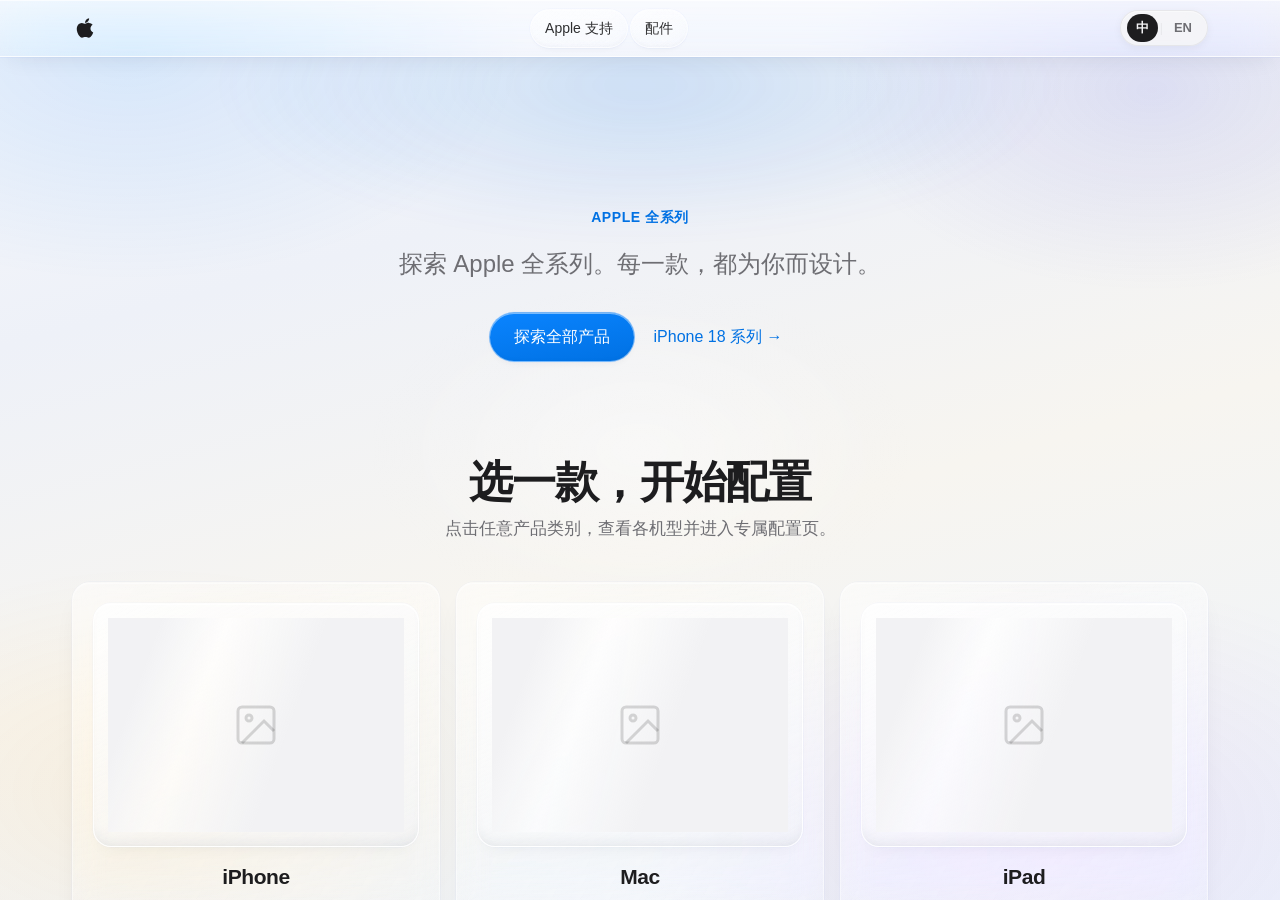
==== commit 8a85896a: "Add files via upload" ====
--- a/index.html
+++ b/index.html
@@ -1,5691 +1,2319 @@
 <!DOCTYPE html>
 <html lang="zh-CN">
 <head>
-<meta charset="UTF-8">
-<meta name="viewport" content="width=device-width, initial-scale=1.0">
-<title>Apple · 关于 Apple 的一切</title>
-<link rel="icon" href="data:image/svg+xml,%3Csvg xmlns='http://www.w3.org/2000/svg' viewBox='0 0 384 512'%3E%3Cpath fill='%231d1d1f' d='M318.7 268.7c-.2-36.7 16.4-64.4 50-84.8-18.8-26.9-47.2-41.7-84.7-44.6-35.5-2.8-74.3 20.7-88.5 20.7-15 0-49.4-19.7-76.4-19.7C63.3 141.2 4 184.8 4 273.5q0 39.3 14.4 81.2c12.8 36.7 59 126.7 107.2 125.2 25.2-.6 43-17.9 75.8-17.9 31.8 0 48.3 17.9 76.4 17.9 48.6-.7 90.4-82.5 102.6-119.3-65.2-30.7-61.7-90-61.7-91.9zm-56.6-164.2c27.3-32.4 24.8-61.9 24-72.5-24.1 1.4-52 16.4-67.9 34.9-17.5 19.8-27.8 44.3-25.6 71.9 26.1 2 49.9-11.4 69.5-34.3z'/%3E%3C/svg%3E">
+<meta charset="UTF-8" />
+<meta name="viewport" content="width=device-width, initial-scale=1.0, viewport-fit=cover" />
+<title>Apple 全系列配置展示</title>
+<meta name="description" content="Apple 全系列概念配置展示。非官方概念展示页,与 Apple Inc. 无关联。" />
+<meta name="theme-color" content="#f0f2f7" />
+<meta name="apple-mobile-web-app-capable" content="yes" />
+<meta name="apple-mobile-web-app-status-bar-style" content="default" />
+<meta http-equiv="X-UA-Compatible" content="IE=edge" />
+<meta name="referrer" content="no-referrer" />
+<link rel="icon" href="data:image/svg+xml,%3Csvg xmlns='http://www.w3.org/2000/svg' viewBox='0 0 24 24'%3E%3Cpath fill='%23000' d='M17.05 20.28c-.98.95-2.05.8-3.08.35-1.09-.46-2.09-.48-3.24 0-1.44.62-2.2.44-3.06-.35C2.79 15.25 3.51 7.59 9.05 7.31c1.35.07 2.29.74 3.08.8 1.18-.24 2.31-.93 3.57-.84 1.51.12 2.65.72 3.4 1.8-3.12 1.87-2.38 5.98.48 7.13-.57 1.5-1.31 2.99-2.54 4.09l.01-.01zM12.03 7.25c-.15-2.23 1.66-4.07 3.74-4.25.29 2.58-2.34 4.5-3.74 4.25z'/%3E%3C/svg%3E" />
 <style>
-:root{
-  --bg:#f5f5f7;
-  --surface:#ffffff;
-  --ink:#1d1d1f;
-  --ink-2:#6e6e72;
-  --line:#d2d2d7;
-  --line-soft:#e8e8ed;
-  --accent:#0071e3;
-  --c-chip:#a2590f;
-  --c-iphone:#5e5ce6;
-  --c-ipad:#30b0c7;
-  --c-mac:#6e6e72;
-  --c-wear:#ff9f0a;
-  --c-os:#34c759;
-  --c-svc:#ff375f;
-  --c-design:#af52de;
-  --c-timeline:#5e5ce6;
-}
-*{margin:0;padding:0;box-sizing:border-box;}
-html{scroll-behavior:auto;}
-body{
-  font-family:-apple-system,BlinkMacSystemFont,"SF Pro Display","PingFang SC","Microsoft YaHei","Helvetica Neue",sans-serif;
-  background:var(--bg);color:var(--ink);
-  -webkit-font-smoothing:antialiased;line-height:1.6;
-  font-variant-numeric:tabular-nums;
-}
-a{color:var(--accent);text-decoration:none;}
-img{max-width:100%;display:block;}
-/* ===== Top nav ===== */
-.nav{
-  position:fixed;top:0;left:0;right:0;height:56px;z-index:100;
-  background:var(--surface);border-bottom:1px solid var(--line);
-  display:flex;align-items:center;
-}
-.nav-inner{max-width:1120px;width:100%;margin:0 auto;padding:0 24px;display:flex;align-items:center;gap:20px;}
-.nav-logo{display:flex;align-items:center;gap:8px;font-weight:700;font-size:17px;color:var(--ink);white-space:cursor;cursor:pointer;}
-.nav-logo svg{width:18px;height:18px;fill:var(--ink);}
-.nav-links{display:flex;gap:2px;margin-left:auto;align-items:center;overflow-x:auto;flex-wrap:nowrap;max-width:calc(100% - 140px);scrollbar-width:none;}
-.nav-links::-webkit-scrollbar{display:none;}
-.nav-btn{white-space:nowrap;flex:0 0 auto;
-  background:none;border:none;font-family:inherit;font-size:13px;color:var(--ink);
-  padding:6px 10px;border-radius:999;cursor:pointer;white-space:nowrap;transition:background 150ms;color:150ms;
-}
-.nav-btn:hover{background:var(--bg);}
-.nav-btn.active{color:var(--accent);font-weight:600;}
-.nav-burger{display:none;margin-left:auto;background:none;border:none;cursor:pointer;padding:8px;}
-.nav-burger svg{width:20px;height:20px;stroke:var(--ink);}
-.mobile-menu{
-  display:none;position:fixed;top:56px;left:0;right:0;z-index:99;background:var(--surface);
-  border-bottom:1px solid var(--line);padding:8px 16px 16px;flex-direction:column;gap:2px;
-}
-.mobile-menu.open{display:flex;}
-.mobile-menu .nav-btn{text-align:left;padding:12px 10px;font-size:15px;border-radius:8px;}
-/* ===== Layout ===== */
-.wrap{max-width:1120px;margin:0 auto;padding:88px 24px 40px;}
-.view{display:none;}
-.view.active{display:block;}
-/* Hero */
-.hero{padding:40px 0 24px;}
-.hero h1{font-size:56px;line-height:1.05;font-weight:800;letter-spacing:-.02em;}
-.hero p{font-size:21px;color:var(--ink-2);margin-top:16px;max-width:640px;}
-.entry-grid{display:grid;grid-template-columns:repeat(4,1fr);gap:12px;margin-top:36px;}
-.entry-btn{
-  background:var(--surface);border:1px solid var(--line-soft);border-radius:12px;
-  padding:18px;cursor:pointer;text-align:left;transition:background 150ms;display:flex;flex-direction:column;gap:8px;font-family:inherit;
-}
-.entry-btn:hover{background:var(--bg);}
-.entry-ico{width:32px;height:32px;border-radius:8px;display:flex;align-items:center;justify-content:center;}
-.entry-ico svg{width:18px;height:18px;stroke:#fff;fill:none;stroke-width:1.8;stroke-linecap:round;stroke-linejoin:round;}
-.entry-name{font-size:16px;font-weight:600;color:var(--ink);}
-.entry-sub{font-size:12px;color:var(--ink-2);line-height:1.4;}
-/* Section headings */
-h2.sec{font-size:40px;font-weight:700;letter-spacing:-.01em;margin:8px 0 8px;}
-h3.grp{font-size:24px;font-weight:600;margin:40px 0 16px;padding-top:24px;border-top:1px solid var(--line-soft);}
-h3.grp:first-of-type{border-top:none;padding-top:0;}
-.lead{font-size:17px;color:var(--ink-2);margin-bottom:8px;}
-.note{font-size:12px;color:var(--ink-2);margin:10px 2px 0;line-height:1.6;}
-.draw-grid{display:grid;grid-template-columns:repeat(auto-fill,minmax(150px,1fr));gap:12px;margin-top:12px;}
-.draw{border:1px solid var(--line-soft);border-radius:12px;background:var(--surface);padding:10px;text-align:center;}
-.draw a{display:block;}
-.draw img{width:100%;height:120px;object-fit:contain;background:#fff;cursor:zoom-in;}
-.draw .dl{font-size:12px;color:var(--ink-2);margin-top:8px;line-height:1.4;}
-.tn{width:34px;height:34px;object-fit:contain;background:#fff;border:1px solid var(--line-soft);border-radius:8px;vertical-align:middle;margin-right:8px;}
-.chip-name{white-space:normal;}
-tbody tr{cursor:pointer;}
-tbody tr:hover{background:#fafafa;}
-.pcard{cursor:pointer;}
-.pmodal-mask{position:fixed;inset:0;background:rgba(0,0,0,.45);display:none;align-items:flex-start;justify-content:center;z-index:200;padding:40px 16px;overflow-y:auto;}
-.pmodal-mask.open{display:flex;}
-.pmodal{background:#fff;border-radius:16px;max-width:560px;width:100%;overflow:hidden;border:1px solid var(--line-soft);}
-.pmodal .mimg{width:100%;height:220px;object-fit:contain;background:#f5f5f7;}
-.pmodal .mbody{padding:20px 22px 24px;}
-.pmodal h3{font-size:20px;margin:0 0 4px;}
-.pmodal .msub{font-size:13px;color:var(--ink-2);margin-bottom:14px;}
-.pmodal table{width:100%;border-collapse:collapse;font-size:13px;}
-.pmodal td{padding:7px 0;border-top:1px solid var(--line-soft);vertical-align:top;}
-.pmodal td.k{width:96px;color:var(--ink-2);padding-right:12px;}
-.pmodal .mclose{position:sticky;float:right;background:#1d1d1f;color:#fff;border:none;width:32px;height:32px;border-radius:50%;font-size:16px;cursor:pointer;line-height:1;margin-top:10px;margin-right:10px;}
-.pgrid{display:grid;grid-template-columns:repeat(auto-fill,minmax(150px,1fr));gap:14px;margin-top:12px;}
-.person-card{border:1px solid var(--line-soft);border-radius:12px;overflow:hidden;background:#fff;text-align:center;}
-.person-card img{width:100%;height:150px;object-fit:cover;background:#f5f5f7;}
-.person-card .pp{padding:10px 8px;}
-.person-card .pn{font-size:14px;font-weight:600;}
-.person-card .pr{font-size:12px;color:var(--ink-2);margin-top:4px;line-height:1.4;}
-.eyebrow{font-size:13px;font-weight:600;color:var(--accent);text-transform:uppercase;letter-spacing:.04em;}
-/* ===== Tables ===== */
-.tbl-wrap{overflow-x:auto;border:1px solid var(--line-soft);border-radius:12px;background:var(--surface);}
-table{table-layout:fixed;width:100%;border-collapse:collapse;font-size:14px;}
-thead th{background:var(--bg);text-align:left;font-weight:600;font-size:13px;color:var(--ink-2);padding:10px 12px;border-bottom:1px solid var(--line);}
-tbody td{padding:10px 12px;border-bottom:1px solid var(--line-soft);vertical-align:top;word-wrap:break-word;}
-tbody tr:last-child td{border-bottom:none;}
-tbody tr:hover{background:#fafafc;}
-td .chip-name{font-weight:600;color:var(--ink);}
-td .muted{color:var(--ink-2);font-size:12.5px;}
-.tag{display:inline-block;background:var(--bg);border-radius:999;font-size:12px;padding:2px 8px;color:var(--ink-2);}
-.tag.cur{background:#e8f0fe;color:var(--accent);}
-/* Product cards (current season) */
-.card-grid{display:grid;grid-template-columns:repeat(3,1fr);gap:16px;margin:16px 0;}
-.pcard{background:var(--surface);border:1px solid var(--line-soft);border-radius:12px;overflow:hidden;display:flex;flex-direction:column;}
-.pcard .ph{background:#fbfbfd;display:flex;align-items:center;justify-content:center;padding:20px;}
-.pcard .ph img{width:100%;max-width:240px;object-fit:contain;}
-.pcard .pb{padding:16px;border-top:1px solid var(--line-soft);}
-.pcard .pb h4{font-size:17px;font-weight:600;margin-bottom:4px;}
-.pcard .pb .meta{font-size:13px;color:var(--ink-2);}
-.pcard .pb .price{font-size:13px;color:var(--ink);font-weight:600;margin-top:6px;}
-/* OS cards */
-.os-grid{display:grid;grid-template-columns:repeat(2,1fr);gap:16px;margin:20px 0;}
-.os-card{background:var(--surface);border:1px solid var(--line-soft);border-radius:12px;overflow:hidden;}
-.os-card .obanner{display:flex;align-items:center;justify-content:center;padding:16px;background:#fbfbfd;border-bottom:1px solid var(--line-soft);}
-.os-card .obanner img{max-height:120px;width:auto;object-fit:contain;}
-.os-card .obody{padding:16px;}
-.os-card h4{font-size:18px;font-weight:600;margin-bottom:8px;}
-/* Timeline */
-.tl{display:grid;grid-template-columns:80px 24px 1fr;gap:0 16px;margin-top:20px;position:relative;}
-.tl .yr{text-align:right;font-weight:700;font-size:15px;color:var(--ink);padding-top:2px;}
-.tl .axis{position:relative;}
-.tl .axis::before{content:'';position:absolute;left:50%;top:0;bottom:0;width:2px;background:var(--line);transform:translateX(-50%);}
-.tl .node{width:12px;height:12px;border-radius:50%;background:var(--accent);justify-self:center;margin-top:6px;position:relative;z-index:1;border:2px solid var(--surface);}
-.tl .ev{padding-bottom:22px;}
-.tl .ev h4{font-size:15px;font-weight:600;}
-.tl .ev p{font-size:14px;color:var(--ink-2);margin-top:2px;}
-/* Person / board grid */
-.person-grid{display:grid;grid-template-columns:repeat(3,1fr);gap:16px;margin:16px 0;}
-.person{background:var(--surface);border:1px solid var(--line-soft);border-radius:12px;padding:16px;display:flex;gap:14px;align-items:center;}
-.person img{width:56px;height:56px;border-radius:50%;object-fit:cover;background:var(--bg);}
-.person .pn{font-weight:600;font-size:15px;}
-.person .pr{font-size:12.5px;color:var(--ink-2);}
-/* prose blocks */
-.prose{background:var(--surface);border:1px solid var(--line-soft);border-radius:12px;padding:24px;margin:16px 0;}
-.prose p{margin-bottom:12px;font-size:15px;}
-.prose p:last-child{margin-bottom:0;}
-.prose ul{margin:0 0 12px 20px;font-size:15px;}
-.prose li{margin-bottom:6px;}
-.prose h4{font-size:17px;font-weight:600;margin:18px 0 8px;}
-.prose h4:first-child{margin-top:0;}
-/* stat strip */
-.stats{display:grid;grid-template-columns:repeat(4,1fr);gap:12px;margin:20px 0;}
-.stat{background:var(--surface);border:1px solid var(--line-soft);border-radius:12px;padding:18px;}
-.stat .num{font-size:28px;font-weight:700;letter-spacing:-.01em;}
-.stat .lab{font-size:13px;color:var(--ink-2);margin-top:2px;}
-/* footer */
-footer{border-top:1px solid var(--line);background:var(--surface);margin-top:48px;}
-.foot-inner{max-width:1120px;margin:0 auto;padding:24px;}
-.foot-inner p{font-size:12px;color:var(--ink-2);line-height:1.7;}
-.foot-inner .src{margin-bottom:8px;}
-.foot-dev{margin-top:20px;padding-top:18px;border-top:1px solid var(--line-soft);}
-.foot-dev .dev-by{font-size:13px;color:var(--ink);margin-bottom:12px;}
-.foot-dev .dev-links{display:flex;flex-wrap:wrap;gap:10px;}
-.foot-dev .dev-link{font-size:13px;color:var(--accent);text-decoration:none;border:1px solid var(--line-soft);border-radius:999px;padding:7px 14px;transition:background 150ms,border-color 150ms;}
-.foot-dev .dev-link:hover{background:var(--bg);border-color:var(--line);}
-/* sub-anchor chips row */
-.subnav{display:flex;flex-wrap:wrap;gap:8px;margin:16px 0 4px;}
-.subnav .tag{cursor:pointer;font-size:13px;padding:5px 12px;}
-.subnav .tag:hover{background:var(--line-soft);}
-/* ===== Responsive ===== */
-@media (max-width:1199px){
-  .hero h1{font-size:48px;}
-  .entry-grid{grid-template-columns:repeat(3,1fr);}
-  .card-grid{grid-template-columns:repeat(2,1fr);}
-  .stats{grid-template-columns:repeat(2,1fr);}
-  .person-grid{grid-template-columns:repeat(2,1fr);}
-}
-@media (max-width:719px){
-  .wrap{padding:76px 16px 32px;}
-  .nav-links{display:none;}
-  .nav-burger{display:block;}
-  .hero h1{font-size:36px;}
-  .hero p{font-size:17px;}
-  h2.sec{font-size:28px;}
-  h3.grp{font-size:20px;}
-  .entry-grid{grid-template-columns:repeat(2,1fr);}
-  .card-grid{grid-template-columns:1fr;}
-  .os-grid{grid-template-columns:1fr;}
-  .stats{grid-template-columns:repeat(2,1fr);}
-  .person-grid{grid-template-columns:1fr;}
-  .tl{grid-template-columns:64px 18px 1fr;gap:0 10px;}
-  table{font-size:12.5px;}
-  thead th,tbody td{padding:8px 8px;}
-}
+:root,[data-theme='light']{
+  --color-bg:#ffffff;--color-surface:rgba(245,245,247,0.9);--color-surface-2:rgba(250,250,252,1);
+  --color-border:rgba(0,0,0,0.08);--color-divider:rgba(0,0,0,0.06);--color-text:#1d1d1f;
+  --color-text-muted:#6e6e73;--color-text-faint:#a1a1a6;--color-primary:#0071e3;--color-primary-hover:#0077ed;
+  --color-accent-soft:rgba(0,113,227,0.1);--media-bg:rgba(242,242,244,1);--card-bg:rgba(245,245,247,0.85);
+  --card-text:#1d1d1f;--card-text-muted:#6e6e73;--card-border:rgba(0,0,0,0.06);
+  --shadow-sm:0 1px 3px rgba(0,0,0,0.05);--shadow-md:0 8px 32px rgba(0,0,0,0.08);--shadow-lg:0 24px 64px rgba(0,0,0,0.12);
+  --radius-sm:0.5rem;--radius-md:0.875rem;--radius-lg:1.125rem;--radius-xl:1.75rem;
+  --transition:220ms cubic-bezier(0.16,1,0.3,1);--ease-out:cubic-bezier(0.16,1,0.3,1);
+  --glass-blur:blur(12px) saturate(160%);
+  --glass-bg:rgba(245,245,247,0.85);--glass-bg-strong:rgba(240,240,243,0.95);
+  --glass-border:rgba(0,0,0,0.06);--glass-border-dark:rgba(0,0,0,0.1);
+  --glass-shadow:0 4px 24px rgba(0,0,0,0.06),inset 0 1px 0 rgba(255,255,255,0.8);
+  --glass-shadow-hover:0 12px 40px rgba(0,0,0,0.1),inset 0 1px 0 rgba(255,255,255,0.9);
+}
+*,*::before,*::after{box-sizing:border-box;margin:0;padding:0}
+html{-webkit-text-size-adjust:none;text-size-adjust:none;-webkit-font-smoothing:antialiased;-moz-osx-font-smoothing:grayscale;scroll-behavior:auto;scroll-padding-top:84px;overflow:hidden;height:100%}
+body{height:100dvh;line-height:1.5;font-family:-apple-system,BlinkMacSystemFont,'SF Pro Display','Inter','Segoe UI',sans-serif;font-size:17px;color:var(--color-text);background:#ffffff;-webkit-tap-highlight-color:transparent;overflow:hidden}
+body::before{display:none !important}
+body.home-bg::before{display:none !important}
+main{position:relative;z-index:1}
+img,svg{display:block;max-width:100%;height:auto}
+button{cursor:pointer;background:none;border:none;font:inherit;color:inherit}
+a{color:inherit;text-decoration:none;transition:color var(--transition)}
+a:hover{color:var(--color-primary)}
+h1,h2,h3,h4{text-wrap:balance;line-height:1.1;letter-spacing:-0.02em;font-weight:700}
+p,li{text-wrap:pretty}
+::selection{background:rgba(0,113,227,0.22)}
+:focus-visible{outline:2px solid var(--color-primary);outline-offset:3px;border-radius:var(--radius-sm)}
+.container{width:100%;max-width:1180px;margin-inline:auto;padding-inline:22px}
+.section{padding-block:clamp(56px,9vw,112px)}
+#app{height:100vh;height:100dvh;max-height:100vh;overflow-y:auto;overflow-x:hidden;-webkit-overflow-scrolling:touch;position:relative;overscroll-behavior-y:none;scroll-behavior:auto}
+main{position:relative;min-height:60vh}
+.header{position:-webkit-sticky;position:sticky;top:0;left:0;right:0;z-index:100;background:var(--glass-bg);backdrop-filter:var(--glass-blur);-webkit-backdrop-filter:var(--glass-blur);border-bottom:1px solid var(--glass-border-dark);box-shadow:0 1px 12px rgba(0,0,0,0.04);transition:border-color var(--transition),background var(--transition),box-shadow var(--transition)}
+.header--scrolled{border-bottom-color:var(--glass-border);box-shadow:0 4px 24px rgba(0,0,0,0.08)}
+body.subpage .header{position:-webkit-sticky;position:sticky;top:0;left:0;right:0}
+body.subpage main{}
+.header__inner{height:56px;display:flex;align-items:center;justify-content:space-between}
+.brand{display:inline-flex;align-items:center;gap:9px;font-weight:700;font-size:20px;letter-spacing:-0.02em}
+.brand__mark{width:26px;height:26px;color:var(--color-text);transition:transform .4s var(--ease-out)}
+.brand:active .brand__mark{transform:scale(0.9)}
+.nav{display:flex;align-items:center;gap:2px;flex-wrap:wrap}
+.nav a{font-size:14px;padding:8px 14px;border-radius:980px;opacity:0.85;transition:background var(--transition),backdrop-filter var(--transition),box-shadow var(--transition),border-color var(--transition);border:1px solid transparent}
+.nav a:hover{opacity:1;background:var(--glass-bg-strong);backdrop-filter:var(--glass-blur);-webkit-backdrop-filter:var(--glass-blur);border-color:var(--glass-border);box-shadow:0 2px 12px rgba(0,0,0,0.06)}
+.header__tools{display:flex;align-items:center;gap:6px}
+.lang-switch{display:inline-flex;align-items:center;gap:2px;padding:3px 6px;border-radius:980px;background:var(--glass-bg);border:1px solid var(--glass-border);box-shadow:0 2px 8px rgba(0,0,0,0.05),inset 0 1px 0 rgba(255,255,255,0.5);backdrop-filter:var(--glass-blur);-webkit-backdrop-filter:var(--glass-blur)}
+.lang-switch button{font-family:inherit;font-size:13px;font-weight:600;color:var(--color-text-muted);background:none;border:none;padding:4px 9px;border-radius:980px;cursor:pointer;transition:color var(--transition),background var(--transition)}
+.lang-switch button:hover{color:var(--color-text)}
+.lang-switch button.active{background:var(--color-text);color:var(--media-bg)}
+.lang-sep{font-size:12px;color:var(--glass-border-dark);opacity:0.6;user-select:none}
+.new-chip{display:inline-block;margin-left:8px;padding:2px 9px;font-size:11px;font-weight:600;line-height:1.4;color:#fff;background:var(--color-primary);border-radius:980px;vertical-align:middle;letter-spacing:.02em}
+.model-row__note{display:block;font-size:12px;color:var(--color-text-muted);margin-top:3px;font-weight:400}
+.model-note{margin-top:6px;font-size:13px;color:var(--color-text-muted)}
+.svc-grid{display:grid;grid-template-columns:repeat(auto-fill,minmax(250px,1fr));gap:18px;margin-top:36px}
+.svc-card{position:relative;padding:24px;border-radius:20px;background:var(--glass-bg);border:1px solid var(--glass-border);backdrop-filter:blur(20px);-webkit-backdrop-filter:blur(20px);transition:transform .3s ease,box-shadow .3s ease}
+.svc-card:hover{transform:translateY(-4px);box-shadow:0 18px 40px rgba(0,0,0,.08)}
+.svc-card--premier{border-color:var(--color-primary)}
+.svc-card__name{font-size:17px;font-weight:600;letter-spacing:.01em;display:flex;align-items:center;gap:8px}
+.svc-card__desc{font-size:13px;color:var(--color-text-muted);margin-top:6px;line-height:1.5}
+.svc-card__price{font-size:20px;font-weight:700;margin-top:14px;color:var(--color-primary)}
+.svc-card__price small{font-size:12px;font-weight:500;color:var(--color-text-muted)}
+.svc-card__save{display:inline-block;margin-top:8px;font-size:11px;font-weight:600;color:#fff;background:var(--color-primary);padding:3px 10px;border-radius:980px}
+.svc-card__note{font-size:11px;color:var(--color-text-muted);margin-top:8px;opacity:.8}
+.icon-btn{width:38px;height:38px;border-radius:980px;display:inline-flex;align-items:center;justify-content:center;color:var(--color-text);background:var(--glass-bg);backdrop-filter:var(--glass-blur);-webkit-backdrop-filter:var(--glass-blur);border:1px solid var(--glass-border);box-shadow:0 2px 8px rgba(0,0,0,0.05),inset 0 1px 0 rgba(255,255,255,0.5);transition:background var(--transition),transform var(--transition),box-shadow var(--transition)}
+.icon-btn:hover{background:var(--glass-bg-strong);transform:scale(1.06);box-shadow:0 4px 16px rgba(0,0,0,0.1),inset 0 1px 0 rgba(255,255,255,0.6)}
+.hero{position:relative;text-align:center;padding-top:clamp(72px,13vw,150px);padding-bottom:clamp(56px,8vw,96px);overflow:hidden}
+.hero__glow{position:absolute;inset:-20% 10% auto 10%;height:90%;pointer-events:none;z-index:0;background:radial-gradient(60% 60% at 50% 30%,color-mix(in srgb,var(--color-primary) 22%,transparent),transparent 70%);filter:blur(18px);opacity:0.7;animation:glowDrift 9s ease-in-out infinite alternate}
+@keyframes glowDrift{from{transform:translateY(0) scale(1);opacity:.55}to{transform:translateY(4%) scale(1.06);opacity:.85}}
+.hero>.container{position:relative;z-index:1}
+.hero .eyebrow,.hero p,.hero__cta{opacity:0;transform:translateY(22px);animation:heroIn .9s var(--ease-out) forwards}
+.hero .eyebrow{animation-delay:.05s}.hero p{animation-delay:.15s}.hero__cta{animation-delay:.3s}
+@keyframes heroIn{to{opacity:1;transform:none}}
+.eyebrow{font-size:14px;font-weight:600;color:var(--color-primary);letter-spacing:0.04em;text-transform:uppercase;margin-bottom:18px}
+.hero p{font-size:clamp(19px,2.4vw,24px);color:var(--color-text-muted);max-width:620px;margin-inline:auto}
+.hero__cta{margin-top:30px;display:flex;gap:10px;justify-content:center;flex-wrap:wrap}
+.btn{display:inline-flex;align-items:center;justify-content:center;gap:8px;font-size:16px;font-weight:500;padding:12px 24px;border-radius:980px;transition:background var(--transition),transform var(--transition),color var(--transition),box-shadow var(--transition),backdrop-filter var(--transition);white-space:nowrap;border:1px solid transparent}
+.btn--primary{background:var(--color-primary);color:#fff;box-shadow:0 4px 16px rgba(0,113,227,0.25),inset 0 1px 0 rgba(255,255,255,0.25);backdrop-filter:var(--glass-blur);-webkit-backdrop-filter:var(--glass-blur)}
+.btn--primary:hover{background:var(--color-primary-hover);color:#fff;transform:translateY(-2px);box-shadow:0 10px 28px rgba(0,113,227,0.3),inset 0 1px 0 rgba(255,255,255,0.3)}
+.btn--ghost{color:var(--color-primary);padding-left:8px;padding-right:8px;background:transparent}
+.btn--ghost:hover{text-decoration:underline;background:var(--glass-bg);backdrop-filter:var(--glass-blur);-webkit-backdrop-filter:var(--glass-blur)}
+.btn--block{width:100%}
+.btn--lg{padding:15px 30px;font-size:17px}
+.btn--chip{border:1px solid var(--glass-border);background:var(--glass-bg);backdrop-filter:var(--glass-blur);-webkit-backdrop-filter:var(--glass-blur);padding:11px 18px;border-radius:980px;font-size:15px;transition:var(--transition);box-shadow:0 2px 8px rgba(0,0,0,0.04),inset 0 1px 0 rgba(255,255,255,0.5)}
+.btn--chip:hover{background:var(--glass-bg-strong);box-shadow:0 4px 16px rgba(0,0,0,0.08),inset 0 1px 0 rgba(255,255,255,0.6);transform:translateY(-1px)}
+.btn--chip.selected{border-color:var(--color-primary);background:var(--color-accent-soft);color:var(--color-primary);box-shadow:0 0 0 1px var(--color-primary),0 4px 16px rgba(0,113,227,0.15),inset 0 1px 0 rgba(255,255,255,0.5)}
+.grid{display:grid;grid-template-columns:repeat(3,1fr);gap:16px}
+.card{position:relative;background:var(--glass-bg);backdrop-filter:var(--glass-blur);-webkit-backdrop-filter:var(--glass-blur);color:var(--card-text);border-radius:var(--radius-lg);padding:20px;display:flex;flex-direction:column;align-items:center;text-align:center;transition:transform var(--transition),box-shadow var(--transition),background var(--transition);overflow:hidden;min-height:340px;border:1px solid var(--glass-border);box-shadow:var(--glass-shadow)}
+.card:hover{transform:translateY(-6px);box-shadow:var(--glass-shadow-hover);background:var(--glass-bg-strong)}
+.card__media{width:100%;aspect-ratio:4/3;display:flex;align-items:center;justify-content:center;background:var(--media-bg);border-radius:var(--radius-lg);padding:14px;margin-bottom:6px;border:1px solid var(--glass-border);overflow:hidden;box-shadow:inset 0 1px 0 rgba(255,255,255,0.5)}
+.card__media img{max-width:100%;max-height:100%;width:auto;height:auto;object-fit:contain;border-radius:inherit;transition:transform .5s var(--ease-out),opacity .4s ease}
+.card:hover .card__media img{transform:scale(1.06)}
+.card__name{font-size:21px;font-weight:700;margin-top:8px;letter-spacing:-0.02em}
+.card__tag{font-size:14px;color:var(--card-text-muted);margin-top:5px;min-height:20px}
+.card__price{font-size:14px;color:var(--card-text);margin-top:8px}
+.card__cta{margin-top:12px;font-size:14px;color:var(--color-primary);font-weight:500;transition:gap var(--transition);display:inline-flex;align-items:center;gap:4px}
+.card:hover .card__cta{gap:8px}
+.section-head{text-align:center;margin-bottom:40px}
+.section-head h2{font-size:clamp(28px,5vw,44px);font-weight:800;letter-spacing:-0.03em}
+.section-head p{font-size:17px;color:var(--color-text-muted);margin-top:10px}
+.banner{background:var(--glass-bg);backdrop-filter:var(--glass-blur);-webkit-backdrop-filter:var(--glass-blur);border:1px solid var(--glass-border);border-radius:var(--radius-xl);padding:clamp(28px,5vw,56px) 24px;text-align:center;margin-bottom:36px;box-shadow:var(--glass-shadow)}
+.banner__media{aspect-ratio:16/7;display:flex;align-items:center;justify-content:center;margin-bottom:12px;border-radius:var(--radius-lg);overflow:hidden;padding:12px}
+.banner__media img{max-width:100%;max-height:100%;width:auto;height:auto;object-fit:contain;border-radius:inherit}
+.banner h2{font-size:clamp(32px,6vw,52px);margin-top:4px}
+.banner p{color:var(--color-text-muted);margin-top:8px;font-size:18px}
+.model-list{display:grid;grid-template-columns:1fr;gap:0}
+.model-row{display:flex;align-items:center;justify-content:space-between;gap:16px;padding:22px 16px;border-top:1px solid var(--color-divider);transition:background var(--transition),padding-left var(--transition),box-shadow var(--transition),border-color var(--transition);width:100%;text-align:left;border-radius:var(--radius-lg);border:1px solid transparent;margin:4px 0}
+.model-row:last-child{border-bottom:1px solid transparent}
+.model-row:hover{background:var(--glass-bg-strong);backdrop-filter:var(--glass-blur);-webkit-backdrop-filter:var(--glass-blur);padding-left:24px;border-color:var(--glass-border);box-shadow:0 4px 20px rgba(0,0,0,0.06),inset 0 1px 0 rgba(255,255,255,0.5)}
+.model-row__name{font-size:21px;font-weight:600}
+.model-row__sub{font-size:14px;color:var(--color-text-muted);margin-top:4px}
+.model-row__price{font-size:15px;color:var(--color-text-muted);white-space:nowrap}
+.model-row__price b{color:var(--color-text);font-weight:600}
+.model-row__arrow{color:var(--color-text-faint);transition:transform var(--transition),color var(--transition)}
+.model-row:hover .model-row__arrow{transform:translateX(4px);color:var(--color-primary)}
+.os-entry{display:flex;align-items:center;justify-content:space-between;gap:16px;padding:22px 18px;margin-top:16px;border-radius:var(--radius-xl);background:linear-gradient(135deg,rgba(0,122,255,0.08),rgba(88,86,214,0.06));border:1px solid rgba(0,122,255,0.18);width:100%;text-align:left;transition:background var(--transition),transform var(--transition),box-shadow var(--transition),border-color var(--transition);cursor:pointer}
+.os-entry:hover{background:linear-gradient(135deg,rgba(0,122,255,0.14),rgba(88,86,214,0.10));transform:translateY(-2px);box-shadow:0 8px 28px rgba(0,122,255,0.12),inset 0 1px 0 rgba(255,255,255,0.6);border-color:rgba(0,122,255,0.3)}
+.os-entry__icon{width:44px;height:44px;border-radius:12px;background:linear-gradient(135deg,#007AFF,#5856D6);display:flex;align-items:center;justify-content:center;color:#fff;font-size:13px;font-weight:700;flex-shrink:0;letter-spacing:-0.3px}
+.os-entry__name{font-size:19px;font-weight:600}
+.os-entry__sub{font-size:13px;color:var(--color-text-muted);margin-top:3px}
+.os-entry__arrow{color:var(--color-primary);transition:transform var(--transition)}
+.os-entry:hover .os-entry__arrow{transform:translateX(4px)}
+@media(max-width:560px){.os-entry{padding:16px 14px}.os-entry__icon{width:38px;height:38px;font-size:11px}.os-entry__name{font-size:17px}}
+.view{opacity:0;transform:translateY(12px);transition:opacity .35s var(--ease-out),transform .35s var(--ease-out)}
+.view.active{opacity:1;transform:none}
+.is-hidden{display:none !important}
+.is-leaving{position:absolute;top:0;left:0;right:0;opacity:0;pointer-events:none}
+.back-link{display:inline-flex;align-items:center;gap:6px;font-size:14px;font-weight:500;color:var(--color-text);background:var(--glass-bg);backdrop-filter:var(--glass-blur);-webkit-backdrop-filter:var(--glass-blur);padding:9px 16px 9px 12px;border-radius:980px;border:1px solid var(--glass-border);margin-bottom:28px;transition:gap var(--transition),background var(--transition),transform var(--transition),box-shadow var(--transition);box-shadow:0 2px 8px rgba(0,0,0,0.04),inset 0 1px 0 rgba(255,255,255,0.5)}
+.back-link:hover{background:var(--glass-bg-strong);transform:translateX(-2px);gap:10px;box-shadow:0 4px 16px rgba(0,0,0,0.08),inset 0 1px 0 rgba(255,255,255,0.6)}
+.detail__layout{display:grid;grid-template-columns:1.1fr 0.9fr;gap:40px;align-items:start}
+.detail__media{position:sticky;top:84px;width:100%;max-width:460px;margin:0 auto;background:var(--media-bg);backdrop-filter:var(--glass-blur);-webkit-backdrop-filter:var(--glass-blur);border:1px solid var(--glass-border);border-radius:var(--radius-xl);padding:12px;display:flex;align-items:center;justify-content:center;box-shadow:var(--glass-shadow);transition:background .5s var(--ease-out),box-shadow var(--transition);overflow:hidden}
+.detail__media img{max-width:100%;max-height:100%;width:auto;height:auto;object-fit:contain;display:block;margin:0 auto;border-radius:inherit;transition:opacity .4s ease}
+.detail__title{font-size:clamp(32px,6vw,52px);font-weight:800;letter-spacing:-0.03em}
+.detail__tag{font-size:19px;color:var(--color-text-muted);margin-top:8px;margin-bottom:28px}
+.config-group{margin-bottom:28px;opacity:0;transform:translateY(16px);animation:fadeUp .6s var(--ease-out) forwards}
+.config-group:nth-child(1){animation-delay:.05s}.config-group:nth-child(2){animation-delay:.12s}.config-group:nth-child(3){animation-delay:.19s}.config-group:nth-child(4){animation-delay:.26s}.config-group:nth-child(5){animation-delay:.33s}.config-group:nth-child(6){animation-delay:.4s}.config-group:nth-child(7){animation-delay:.47s}
+@keyframes fadeUp{to{opacity:1;transform:none}}
+.config-group__label{font-size:13px;font-weight:600;color:var(--color-text-muted);text-transform:uppercase;letter-spacing:0.04em;margin-bottom:12px;display:inline-block;padding:5px 12px;background:var(--glass-bg);backdrop-filter:var(--glass-blur);-webkit-backdrop-filter:var(--glass-blur);border:1px solid var(--glass-border);border-radius:980px;box-shadow:0 1px 4px rgba(0,0,0,0.03),inset 0 1px 0 rgba(255,255,255,0.5)}
+.option-row{display:flex;flex-direction:column;gap:10px}
+.option{border:1px solid var(--glass-border);border-radius:var(--radius-lg);padding:14px 16px;display:flex;align-items:center;justify-content:space-between;gap:12px;transition:border-color var(--transition),background var(--transition),transform var(--transition),box-shadow var(--transition);background:var(--glass-bg);backdrop-filter:var(--glass-blur);-webkit-backdrop-filter:var(--glass-blur);text-align:left;width:100%;box-shadow:0 2px 8px rgba(0,0,0,0.03),inset 0 1px 0 rgba(255,255,255,0.5)}
+.option:hover{border-color:var(--glass-border-dark);transform:translateX(2px);background:var(--glass-bg-strong);box-shadow:0 4px 16px rgba(0,0,0,0.06),inset 0 1px 0 rgba(255,255,255,0.6)}
+.option.selected{border-color:var(--color-primary);box-shadow:0 0 0 1px var(--color-primary),0 4px 16px rgba(0,113,227,0.15),inset 0 1px 0 rgba(255,255,255,0.5);background:var(--color-accent-soft)}
+.option__main{display:flex;flex-direction:column;gap:2px}
+.option__name{font-size:16px;font-weight:600}
+.option__sub{font-size:13px;color:var(--color-text-muted)}
+.option__price{font-size:15px;font-weight:500;color:var(--color-text-muted);white-space:nowrap}
+.swatch-row{display:flex;flex-wrap:wrap;gap:14px}
+.swatch{display:flex;flex-direction:column;align-items:center;gap:8px;padding:8px;border-radius:var(--radius-md);transition:background var(--transition),box-shadow var(--transition)}
+.swatch:hover{background:var(--glass-bg);backdrop-filter:var(--glass-blur);-webkit-backdrop-filter:var(--glass-blur)}
+.swatch__dot{width:34px;height:34px;border-radius:50%;border:1px solid var(--glass-border-dark);box-shadow:0 2px 6px rgba(0,0,0,0.1),inset 0 1px 0 rgba(255,255,255,0.4);transition:transform var(--transition),box-shadow var(--transition)}
+.swatch:hover .swatch__dot{transform:scale(1.1)}
+.swatch.selected .swatch__dot{box-shadow:0 0 0 2px var(--media-bg),0 0 0 4px var(--color-primary),0 2px 8px rgba(0,0,0,0.15);transform:scale(1.05)}
+.swatch__label{font-size:12px;color:var(--color-text-muted);max-width:72px;text-align:center}
+.swatch-group+.swatch-group{margin-top:16px}
+.swatch-group__head{display:flex;flex-wrap:wrap;align-items:baseline;gap:8px;margin-bottom:8px}
+.swatch-group__label{font-size:13px;font-weight:600;color:var(--color-text)}
+.swatch-group__note{font-size:12px;color:var(--color-text-muted)}
+.chip-row{display:flex;flex-wrap:wrap;gap:10px}
+.chip{border:1px solid var(--glass-border);border-radius:980px;padding:9px 16px;font-size:14px;font-weight:500;transition:border-color var(--transition),background var(--transition),color var(--transition),transform var(--transition),box-shadow var(--transition);background:var(--glass-bg);backdrop-filter:var(--glass-blur);-webkit-backdrop-filter:var(--glass-blur);box-shadow:0 2px 8px rgba(0,0,0,0.03),inset 0 1px 0 rgba(255,255,255,0.5)}
+.chip:hover{border-color:var(--glass-border-dark);transform:translateY(-1px);background:var(--glass-bg-strong);box-shadow:0 4px 14px rgba(0,0,0,0.07),inset 0 1px 0 rgba(255,255,255,0.6)}
+.chip.selected{border-color:var(--color-primary);background:var(--color-accent-soft);color:var(--color-primary);box-shadow:0 0 0 1px var(--color-primary),0 4px 14px rgba(0,113,227,0.12),inset 0 1px 0 rgba(255,255,255,0.5)}
+.summary{margin-top:8px;border-top:1px solid var(--color-divider);padding-top:24px;background:var(--glass-bg);backdrop-filter:var(--glass-blur);-webkit-backdrop-filter:var(--glass-blur);border:1px solid var(--glass-border);border-radius:var(--radius-lg);padding:20px;box-shadow:var(--glass-shadow)}
+.summary__row{display:flex;justify-content:space-between;align-items:baseline;font-size:16px;margin-bottom:10px}
+.summary__row span:first-child{color:var(--color-text-muted)}
+.summary__total{display:flex;justify-content:space-between;align-items:baseline;font-size:22px;font-weight:700;margin-top:16px;padding-top:16px;border-top:1px solid var(--color-divider)}
+.summary__total span.bump{animation:bump .5s var(--ease-out)}
+@keyframes bump{0%{transform:scale(1)}30%{transform:scale(1.12);color:var(--color-primary)}100%{transform:scale(1)}}
+.future-hero{text-align:center;margin-bottom:48px}
+.future-hero h2{font-size:clamp(32px,6vw,56px);font-weight:800;letter-spacing:-0.03em}
+.future-hero p{font-size:18px;color:var(--color-text-muted);margin-top:12px;max-width:640px;margin-inline:auto}
+.future-gallery{display:grid;grid-template-columns:repeat(3,1fr);gap:16px;margin-bottom:56px}
+.future-card{background:var(--glass-bg);backdrop-filter:var(--glass-blur);-webkit-backdrop-filter:var(--glass-blur);border:1px solid var(--glass-border);border-radius:var(--radius-lg);padding:18px;box-shadow:var(--glass-shadow);transition:transform var(--transition),box-shadow var(--transition),background var(--transition)}
+.future-card:hover{transform:translateY(-4px);box-shadow:var(--glass-shadow-hover);background:var(--glass-bg-strong)}
+.future-card__media{aspect-ratio:4/3;border-radius:var(--radius-lg);background:var(--media-bg);display:flex;align-items:center;justify-content:center;margin-bottom:14px;overflow:hidden;padding:12px;border:1px solid var(--glass-border);box-shadow:inset 0 1px 0 rgba(255,255,255,0.5)}
+.future-card__media img{max-width:100%;max-height:100%;width:auto;height:auto;object-fit:contain;border-radius:inherit}
+.future-card__title{font-size:18px;font-weight:600}
+.future-card__desc{font-size:14px;color:var(--color-text-muted);margin-top:6px}
+.tech-grid{display:grid;grid-template-columns:repeat(3,1fr);gap:20px}
+body[data-lang="en"] .tech-grid{grid-template-columns:repeat(2,1fr)}
+.tech-card{background:var(--glass-bg);backdrop-filter:var(--glass-blur);-webkit-backdrop-filter:var(--glass-blur);border:1px solid var(--glass-border);border-radius:var(--radius-lg);padding:24px;box-shadow:var(--glass-shadow);cursor:pointer;transition:transform var(--transition),box-shadow var(--transition),background var(--transition)}
+.tech-card:hover{transform:translateY(-4px);box-shadow:var(--glass-shadow-hover);background:var(--glass-bg-strong)}
+.tech-card__media{aspect-ratio:16/9;border-radius:var(--radius-lg);background:var(--media-bg);margin-bottom:18px;display:flex;align-items:center;justify-content:center;overflow:hidden;padding:12px;border:1px solid var(--glass-border);box-shadow:inset 0 1px 0 rgba(255,255,255,0.5)}
+.tech-card__media img{max-width:100%;max-height:100%;width:auto;height:auto;object-fit:contain;border-radius:inherit}
+.tech-card h3{font-size:22px;font-weight:700;letter-spacing:-0.02em}
+.tech-card p{font-size:15px;color:var(--color-text-muted);margin-top:10px;line-height:1.6}
+.tech-card .more{margin-top:14px;font-size:14px;color:var(--color-primary)}
+.future-note{text-align:center;font-size:13px;color:var(--color-text-faint);margin-top:36px}
+.detail-wrap{max-width:820px;margin-inline:auto}
+.detail-banner{aspect-ratio:16/7;margin-bottom:30px;border-radius:var(--radius-xl);background:var(--media-bg);backdrop-filter:var(--glass-blur);-webkit-backdrop-filter:var(--glass-blur);border:1px solid var(--glass-border);display:flex;align-items:center;justify-content:center;padding:20px;box-shadow:var(--glass-shadow)}
+.detail-banner img{max-width:100%;max-height:100%;width:auto;height:auto;object-fit:contain;border-radius:inherit}
+.detail-body h2{margin-bottom:14px;font-size:26px}
+.detail-body p{line-height:1.7;margin-bottom:16px}
+.detail-body ul{padding-left:22px;margin-bottom:24px}
+.detail-body li{margin-bottom:8px;line-height:1.6}
+.detail-source{margin-top:32px;padding:14px 18px;border:1px solid var(--glass-border);border-radius:var(--radius-md);font-size:13px;color:var(--color-text-muted);background:var(--glass-bg);backdrop-filter:var(--glass-blur);-webkit-backdrop-filter:var(--glass-blur);box-shadow:0 2px 8px rgba(0,0,0,0.03),inset 0 1px 0 rgba(255,255,255,0.5)}
+.footer{border-top:1px solid var(--glass-border);padding-block:40px;color:var(--color-text-muted);font-size:13px;line-height:1.6;background:var(--glass-bg);backdrop-filter:var(--glass-blur);-webkit-backdrop-filter:var(--glass-blur)}
+.footer__note{max-width:980px}
+.footer__links{display:flex;gap:18px;margin-top:16px;flex-wrap:wrap}
+.footer__links a{transition:color var(--transition),transform var(--transition)}
+.footer__links a:hover{transform:translateY(-1px)}
+.reveal{opacity:0;transform:translateY(14px);transition:opacity .55s var(--ease-out),transform .55s var(--ease-out)}
+.reveal.in{opacity:1;transform:none}
+.timeline{position:relative;max-width:760px;margin-inline:auto;padding-left:34px}
+.timeline::before{content:'';position:absolute;left:7px;top:6px;bottom:6px;width:2px;background:linear-gradient(to bottom,var(--color-primary),color-mix(in srgb,var(--color-primary) 10%,var(--color-divider)));border-radius:2px}
+.tl-item{position:relative;padding:0 0 34px 26px;opacity:0;transform:translateY(24px);transition:opacity .7s var(--ease-out),transform .7s var(--ease-out)}
+.tl-item.in{opacity:1;transform:none}
+.tl-item::before{content:'';position:absolute;left:-31px;top:4px;width:16px;height:16px;border-radius:50%;background:var(--color-bg);border:3px solid var(--color-primary);box-shadow:0 0 0 4px color-mix(in srgb,var(--color-primary) 14%,transparent)}
+.tl-item__year{font-size:15px;font-weight:700;color:var(--color-primary);letter-spacing:0.02em}
+.tl-item__title{font-size:24px;font-weight:700;margin-top:4px;letter-spacing:-0.02em}
+.tl-item__desc{font-size:15px;color:var(--color-text-muted);margin-top:8px;max-width:60ch}
+.timeline-head{text-align:center;margin-bottom:48px}
+.timeline-head .eyebrow{margin-bottom:14px}
+.timeline-head h2{font-size:clamp(32px,6vw,56px);font-weight:800;letter-spacing:-0.03em}
+.timeline-head p{color:var(--color-text-muted);margin-top:12px;font-size:18px;max-width:560px;margin-inline:auto}
+@media(max-width:1024px){
+  .container{padding-inline:20px}
+  .grid{grid-template-columns:repeat(2,1fr);gap:14px}
+  .card{min-height:320px;padding:18px}
+  .card__media{aspect-ratio:4/3;padding:12px}
+  .future-gallery{grid-template-columns:repeat(2,1fr)}
+  .tech-grid{grid-template-columns:repeat(2,1fr)}
+  .detail__layout{gap:28px}
+  .detail__media{padding:20px}
+  .section{padding-block:clamp(48px,8vw,96px)}
+}
+@media(max-width:880px){
+  .detail__layout{grid-template-columns:1fr;gap:28px}
+  .detail__media{position:static;width:100%;max-width:360px;margin:0 auto;padding:12px}
+}
+@media(max-width:720px){
+  .future-gallery{grid-template-columns:1fr}
+  .tech-grid{grid-template-columns:1fr}
+  .banner__media{aspect-ratio:16/9}
+}
+@media(max-width:560px){
+  .container{padding-inline:16px}
+  .grid{grid-template-columns:1fr;gap:14px}
+  .card{min-height:300px;padding:16px}
+  .card__media{aspect-ratio:4/3;padding:10px;min-height:160px}
+  .card__name{font-size:19px}
+  .card__tag{font-size:13px}
+  .hero{padding-top:60px;padding-bottom:48px}
+  .hero p{font-size:17px}
+  .btn{padding:10px 20px;font-size:15px}
+  .btn--lg{padding:12px 24px;font-size:16px}
+  .section-head h2{font-size:clamp(24px,6vw,36px)}
+  .detail__title{font-size:clamp(28px,8vw,40px)}
+  .detail__media{width:100%;max-width:360px;margin:0 auto;padding:12px}
+  .model-row{padding:18px 8px}
+  .model-row__name{font-size:18px}
+  .timeline{padding-left:28px}
+  .tl-item__title{font-size:20px}
+  .banner{padding:24px 16px}
+  .banner h2{font-size:clamp(28px,7vw,40px)}
+  .nav{display:flex;gap:4px;flex-wrap:wrap;justify-content:flex-end}.nav a{padding:6px 10px;font-size:12px}
+  .future-card__media{aspect-ratio:16/10}
+  .tech-card__media{aspect-ratio:16/9}
+  .detail-banner{aspect-ratio:16/9;padding:14px}
+}
+@media(max-width:390px){
+  .brand{font-size:17px}
+  .icon-btn{width:34px;height:34px}
+  .hero__cta{flex-direction:column;align-items:stretch}
+  .chip-row{gap:8px}
+  .chip{padding:8px 12px;font-size:13px}
+  .card__media{min-height:140px}
+  .detail__media{padding:12px}
+  .option{padding:12px 14px}
+  .option__name{font-size:15px}
+}
+.leadership-hero{text-align:center;margin-bottom:48px}
+.leadership-hero h2{font-size:clamp(32px,6vw,56px);font-weight:800;letter-spacing:-0.03em}
+.leadership-hero p{font-size:18px;color:var(--color-text-muted);margin-top:12px;max-width:640px;margin-inline:auto}
+.leadership-section{margin-bottom:56px}
+.leadership-section h3{font-size:clamp(24px,4vw,36px);font-weight:700;letter-spacing:-0.02em;margin-bottom:8px}
+.leadership-section .section-sub{font-size:15px;color:var(--color-text-muted);margin-bottom:28px}
+.leader-grid{display:grid;grid-template-columns:repeat(3,1fr);gap:20px}
+.leader-card{background:var(--glass-bg);backdrop-filter:var(--glass-blur);-webkit-backdrop-filter:var(--glass-blur);border:1px solid var(--glass-border);border-radius:var(--radius-lg);padding:24px;box-shadow:var(--glass-shadow);transition:transform var(--transition),box-shadow var(--transition),background var(--transition)}
+.leader-card:hover{transform:translateY(-4px);box-shadow:var(--glass-shadow-hover);background:var(--glass-bg-strong)}
+.leader-card__photo{width:100%;aspect-ratio:1;border-radius:50%;overflow:hidden;margin-bottom:18px;background:var(--media-bg);display:flex;align-items:center;justify-content:center;border:1px solid var(--glass-border);box-shadow:0 4px 16px rgba(0,0,0,0.08),inset 0 1px 0 rgba(255,255,255,0.5)}
+.leader-card__photo img{width:100%;height:100%;object-fit:cover}
+.leader-card__name{font-size:20px;font-weight:700;letter-spacing:-0.02em}
+.leader-card__title{font-size:14px;color:var(--color-primary);font-weight:600;margin-top:4px;line-height:1.4}
+.leader-card__bio{font-size:13px;color:var(--color-text-muted);margin-top:12px;line-height:1.6;max-height:52px;overflow:hidden;position:relative}
+.leader-card__bio::after{content:'';position:absolute;bottom:0;left:0;right:0;height:24px;background:linear-gradient(to bottom,transparent,var(--glass-bg))}
+.leader-card.expanded .leader-card__bio{max-height:none}
+.leader-card.expanded .leader-card__bio::after{display:none}
+.leader-card__toggle{margin-top:10px;font-size:13px;color:var(--color-primary);font-weight:500;cursor:pointer;background:var(--glass-bg);backdrop-filter:var(--glass-blur);-webkit-backdrop-filter:var(--glass-blur);border:1px solid var(--glass-border);border-radius:980px;padding:6px 14px;transition:background var(--transition),box-shadow var(--transition),transform var(--transition)}
+.leader-card__toggle:hover{background:var(--glass-bg-strong);box-shadow:0 2px 8px rgba(0,0,0,0.06);transform:translateY(-1px)}
+.footer-leadership-btn{text-align:center;margin-top:28px;padding-top:24px;border-top:1px solid var(--color-divider)}
+.footer-leadership-btn a{display:inline-flex;align-items:center;gap:6px;font-size:15px;font-weight:600;color:var(--color-primary);padding:10px 22px;border-radius:980px;background:var(--glass-bg);backdrop-filter:var(--glass-blur);-webkit-backdrop-filter:var(--glass-blur);border:1px solid var(--glass-border);box-shadow:0 2px 8px rgba(0,0,0,0.04),inset 0 1px 0 rgba(255,255,255,0.5);transition:background var(--transition),transform var(--transition),box-shadow var(--transition)}
+.footer-leadership-btn a:hover{background:var(--glass-bg-strong);transform:translateY(-1px);box-shadow:0 4px 16px rgba(0,0,0,0.08),inset 0 1px 0 rgba(255,255,255,0.6)}
+@media(max-width:1024px){
+  .leader-grid{grid-template-columns:repeat(2,1fr);gap:16px}
+}
+@media(max-width:560px){
+  .leader-grid{grid-template-columns:1fr;gap:14px}
+  .leader-card{padding:20px}
+  .leader-card__photo{max-width:140px;margin-inline:auto}
+  .leader-card__name{text-align:center}
+  .leader-card__title{text-align:center}
+}
+/* ===== 性能与微交互优化 ===== */
+.btn,.btn--chip,.chip,.option,.swatch,.card,.model-row,.tech-card,.future-card,.leader-card,.back-link,.nav a,.leader-card__toggle{position:relative;overflow:hidden}
+.btn::after,.btn--chip::after,.chip::after,.option::after,.model-row::after,.back-link::after{content:"";position:absolute;inset:0;background:radial-gradient(circle at var(--ripple-x,50%) var(--ripple-y,50%),rgba(255,255,255,0.5) 0%,transparent 60%);opacity:0;transform:scale(0);transition:transform .5s ease-out,opacity .5s ease-out;pointer-events:none}
+.btn:active::after,.btn--chip:active::after,.chip:active::after,.option:active::after,.model-row:active::after,.back-link:active::after{opacity:1;transform:scale(2.5);transition:0s}
+.card__media img,.detail__media img,.future-card__media img,.tech-card__media img,.banner__media img,.detail-banner img{transition:opacity .4s ease,transform .5s var(--ease-out)}
+.card__media img.loading,.detail__media img.loading{opacity:0}
+.img-placeholder{display:flex;align-items:center;justify-content:center;width:100%;height:100%;background:linear-gradient(110deg,var(--media-bg) 8%,rgba(255,255,255,0.4) 18%,var(--media-bg) 33%);background-size:200% 100%;animation:shimmer 1.4s infinite}
+@keyframes shimmer{0%{background-position:200% 0}100%{background-position:-200% 0}}
+.view{will-change:auto}
+.card,.tech-card,.future-card,.leader-card{will-change:auto}
+@media(prefers-reduced-motion:reduce){
+  *,*::before,*::after{animation-duration:.01ms !important;animation-iteration-count:1 !important;transition-duration:.01ms !important}
+  .hero__glow{animation:none}
+}
+@supports not (backdrop-filter:blur(10px)){
+  .card,.header,.banner,.tech-card,.future-card,.leader-card,.option,.chip,.btn--chip,.back-link,.detail__media,.summary,.detail-source,.footer,.config-group__label,.swatch,.leader-card__toggle,.footer-leadership-btn a,.icon-btn,.nav a:hover{background:rgba(245,245,247,0.95) !important}
+}
+/* ===== 产品专属动态效果层 ===== */
+.detail__media{transition:background .6s ease,box-shadow .5s ease,border-color .5s ease}
+.detail__media img{max-width:100%;max-height:100%;transition:opacity .4s ease}
+.model-tilt{transition:transform .35s cubic-bezier(.16,1,.3,1)}
+/* 进入动画：仅在首次进入详情页时播放一次 */
+.detail__media[data-anim="phone"].anim-entry img{animation:phoneIn 1.1s cubic-bezier(.16,1,.3,1)}
+@keyframes phoneIn{0%{opacity:0;transform:translateY(40px) scale(.94)}100%{opacity:1;transform:translateY(0) scale(1)}}
+.detail__media[data-anim="mac"].anim-entry img{transform-origin:bottom center;animation:macOpen 1.2s cubic-bezier(.16,1,.3,1)}
+@keyframes macOpen{0%{opacity:0;transform:perspective(900px) rotateX(34deg) translateY(22px)}100%{opacity:1;transform:perspective(900px) rotateX(0) translateY(0)}}
+.detail__media[data-anim="ipad"].anim-entry img{animation:padIn .9s cubic-bezier(.16,1,.3,1)}
+@keyframes padIn{0%{opacity:0;transform:scale(.92) translateY(16px)}100%{opacity:1;transform:scale(1) translateY(0)}}
+.detail__media[data-anim="watch"].anim-entry img{animation:watchIn .9s cubic-bezier(.34,1.56,.64,1)}
+@keyframes watchIn{0%{opacity:0;transform:scale(.8)}100%{opacity:1;transform:scale(1)}}
+.detail__media[data-anim="airpods"].anim-entry img{animation:podsIn 1s cubic-bezier(.34,1.56,.64,1)}
+@keyframes podsIn{0%{opacity:0;transform:translateY(26px) scale(.85)}55%{opacity:1;transform:translateY(-5px) scale(1.02)}100%{opacity:1;transform:translateY(0) scale(1)}}
+.detail__media[data-anim="vision"].anim-entry img{animation:visionIn .9s cubic-bezier(.16,1,.3,1)}
+@keyframes visionIn{0%{opacity:0;transform:translateY(20px)}100%{opacity:1;transform:translateY(0)}}
+.detail__media[data-anim="homepod"].anim-entry img{animation:podIn .9s cubic-bezier(.16,1,.3,1)}
+@keyframes podIn{0%{opacity:0;transform:translateY(18px) scale(.94)}100%{opacity:1;transform:translateY(0) scale(1)}}
+/* 按类别固定最大宽度与图片最大高度，高度随图片比例自适应 */
+.detail__media[data-anim="phone"]{max-width:400px}
+.detail__media[data-anim="phone"] img{max-height:75vh}
+.detail__media[data-anim="mac"]{max-width:480px}
+.detail__media[data-anim="mac"] img{max-height:55vh}
+.detail__media[data-anim="ipad"]{max-width:480px}
+.detail__media[data-anim="ipad"] img{max-height:55vh}
+.detail__media[data-anim="watch"]{max-width:480px}
+.detail__media[data-anim="watch"] img{max-height:45vh}
+.detail__media[data-anim="airpods"]{max-width:420px}
+.detail__media[data-anim="airpods"] img{max-height:55vh}
+.detail__media[data-anim="homepod"]{max-width:580px}
+.detail__media[data-anim="homepod"] img{max-height:64vh}
+.detail__media[data-anim="vision"]{max-width:480px}
+.detail__media[data-anim="vision"] img{max-height:55vh}
+.detail__media[data-anim="airpods"] img{transform:scale(1.0)}
+.detail__media[data-anim="homepod"] img{transform:scale(1.0)}
+.detail__media[data-anim="mac"] img{transform:scale(1.0)}
+.detail__media[data-anim="ipad"] img{transform:scale(1.0)}
+.detail__media[data-anim="phone"] img{transform:scale(1.0)}
+.detail__media[data-anim="watch"] img{transform:scale(1.0)}
+.detail__media[data-anim="vision"] img{transform:scale(1.0)}
+.detail__media[data-model="iphone-17e"] img{transform:scale(1.0)}
+/* 首页卡片光泽扫过 */
+.card::before{content:"";position:absolute;top:0;left:0;width:60%;height:100%;background:linear-gradient(105deg,transparent,rgba(255,255,255,.4),transparent);transform:translateX(-160%) skewX(-18deg);transition:transform .9s cubic-bezier(.16,1,.3,1);pointer-events:none}
+.card:hover::before{transform:translateX(260%) skewX(-18deg)}
+.acc-categories{display:flex;flex-wrap:wrap;gap:8px;justify-content:center;margin:8px 0 28px}
+.acc-cat-btn{padding:8px 18px;border-radius:999px;border:1px solid var(--glass-border);background:var(--media-bg);color:var(--text-secondary);font-size:14px;cursor:pointer;transition:all .2s;white-space:nowrap}
+.acc-cat-btn:hover{background:rgba(0,0,0,.05)}
+.acc-cat-btn.selected{background:#0071e3;color:#fff;border-color:#0071e3}
+.acc-swatches{display:flex;flex-wrap:wrap;gap:6px;justify-content:center;margin-top:8px}
+.acc-swatch{width:28px;height:28px;border-radius:50%;border:2px solid transparent;cursor:pointer;object-fit:cover;padding:0}
+.acc-swatch.selected{border-color:#0071e3}
+/* ===== 液态玻璃增强层（Liquid Glass）===== */
+body{background:linear-gradient(165deg,#f6f8fc 0%,#eef1f8 28%,#f7f5f0 58%,#edf3fb 100%)}
+body::after{content:"";position:fixed;inset:0;z-index:-1;pointer-events:none;background:
+  radial-gradient(44% 36% at 10% 6%,rgba(0,122,255,.12),transparent 70%),
+  radial-gradient(36% 32% at 90% 10%,rgba(88,86,214,.12),transparent 70%),
+  radial-gradient(48% 40% at 82% 92%,rgba(175,82,222,.09),transparent 70%),
+  radial-gradient(42% 36% at 12% 88%,rgba(255,159,10,.08),transparent 70%),
+  radial-gradient(30% 26% at 50% 50%,rgba(255,255,255,.4),transparent 70%)}
+@supports (backdrop-filter:blur(10px)){
+  /* 玻璃面板：透明渐变 + 折射光带 + 高光内边 + 厚度阴影 */
+  .card,.tech-card,.future-card,.leader-card,.banner,.summary,.os-entry,.detail-source,.footer{
+    background:
+      linear-gradient(118deg,rgba(255,255,255,.55) 8%,rgba(255,255,255,.14) 34%,rgba(255,255,255,.42) 62%,rgba(255,255,255,.10) 100%),
+      linear-gradient(168deg,rgba(255,255,255,.78),rgba(244,246,251,.40));
+    -webkit-backdrop-filter:blur(14px) saturate(175%);
+    backdrop-filter:blur(14px) saturate(175%);
+    border:1px solid rgba(255,255,255,.72);
+    box-shadow:
+      0 0 0 .5px rgba(31,41,55,.05),
+      0 1px 0 rgba(255,255,255,.85) inset,
+      0 -10px 24px -18px rgba(31,41,55,.25) inset,
+      0 18px 40px -14px rgba(31,41,55,.18),
+      0 6px 16px -6px rgba(31,41,55,.10)}
+  .card:hover,.tech-card:hover,.future-card:hover,.leader-card:hover,.banner:hover,.os-entry:hover{
+    background:
+      linear-gradient(118deg,rgba(255,255,255,.65) 8%,rgba(255,255,255,.20) 34%,rgba(255,255,255,.50) 62%,rgba(255,255,255,.14) 100%),
+      linear-gradient(168deg,rgba(255,255,255,.88),rgba(244,246,251,.50));
+    box-shadow:
+      0 0 0 .5px rgba(31,41,55,.06),
+      0 1px 0 rgba(255,255,255,.95) inset,
+      0 -12px 26px -18px rgba(31,41,55,.30) inset,
+      0 30px 60px -18px rgba(31,41,55,.22),
+      0 12px 24px -8px rgba(31,41,55,.12)}
+  .model-row:hover{
+    background:
+      linear-gradient(118deg,rgba(255,255,255,.60) 10%,rgba(255,255,255,.18) 36%,rgba(255,255,255,.46) 66%,rgba(255,255,255,.12) 100%),
+      linear-gradient(170deg,rgba(255,255,255,.88),rgba(241,244,250,.50));
+    -webkit-backdrop-filter:blur(12px) saturate(170%);
+    backdrop-filter:blur(12px) saturate(170%);
+    border-color:rgba(255,255,255,.75);
+    box-shadow:
+      0 0 0 .5px rgba(31,41,55,.06),
+      0 1px 0 rgba(255,255,255,.9) inset,
+      0 12px 26px -10px rgba(31,41,55,.14),
+      0 4px 10px -4px rgba(31,41,55,.08)}
+  /* 玻璃控件：按钮/胶囊/选项/色块 —— 真实可按压 */
+  .btn,.btn--chip,.chip,.option,.icon-btn,.back-link,.leader-card__toggle,.footer-leadership-btn a,.acc-cat-btn,.config-group__label,.nav a,.swatch:hover{
+    background:
+      linear-gradient(118deg,rgba(255,255,255,.60) 10%,rgba(255,255,255,.16) 36%,rgba(255,255,255,.46) 66%,rgba(255,255,255,.12) 100%),
+      linear-gradient(170deg,rgba(255,255,255,.82),rgba(241,244,250,.45));
+    -webkit-backdrop-filter:blur(12px) saturate(170%);
+    backdrop-filter:blur(12px) saturate(170%);
+    border:1px solid rgba(255,255,255,.75);
+    box-shadow:
+      0 0 0 .5px rgba(31,41,55,.06),
+      0 1px 0 rgba(255,255,255,.9) inset,
+      0 -6px 14px -10px rgba(31,41,55,.30) inset,
+      0 6px 16px -6px rgba(31,41,55,.14),
+      0 2px 6px -2px rgba(31,41,55,.08)}
+  .btn:hover,.btn--chip:hover,.chip:hover,.option:hover,.icon-btn:hover,.back-link:hover,.leader-card__toggle:hover,.footer-leadership-btn a:hover,.acc-cat-btn:hover,.nav a:hover{
+    background:
+      linear-gradient(118deg,rgba(255,255,255,.72) 10%,rgba(255,255,255,.24) 36%,rgba(255,255,255,.56) 66%,rgba(255,255,255,.18) 100%),
+      linear-gradient(170deg,rgba(255,255,255,.94),rgba(241,244,250,.55));
+    box-shadow:
+      0 0 0 .5px rgba(31,41,55,.07),
+      0 1px 0 rgba(255,255,255,1) inset,
+      0 -8px 16px -10px rgba(31,41,55,.35) inset,
+      0 12px 26px -8px rgba(31,41,55,.18),
+      0 4px 10px -4px rgba(31,41,55,.10)}
+  /* 按压：真实按下、玻璃内凹 */
+  .btn:active,.btn--chip:active,.chip:active,.option:active,.icon-btn:active,.back-link:active,.leader-card__toggle:active,.footer-leadership-btn a:active,.acc-cat-btn:active,.nav a:active,.model-row:active,.os-entry:active{
+    transform:translateY(1px) scale(.985);
+    box-shadow:
+      0 0 0 .5px rgba(31,41,55,.08),
+      0 1px 0 rgba(255,255,255,.5) inset,
+      0 3px 8px rgba(31,41,55,.18) inset,
+      0 1px 3px rgba(31,41,55,.12);
+    filter:saturate(.92) brightness(.97);
+    transition-duration:90ms}
+  /* 主按钮：蓝色液态玻璃 */
+  .btn--primary{
+    background:
+      linear-gradient(170deg,#0a84ff,#0071e3);
+    border:1px solid rgba(255,255,255,.55);
+    box-shadow:
+      0 0 0 .5px rgba(0,80,200,.35),
+      0 1px 0 rgba(255,255,255,.55) inset,
+      0 -8px 18px -10px rgba(0,40,120,.45) inset,
+      0 14px 30px -8px rgba(0,113,227,.5),
+      0 4px 10px -4px rgba(0,113,227,.3)}
+  .btn--primary:hover{
+    background:
+      linear-gradient(170deg,#1e96ff,#0a74e8);
+    box-shadow:
+      0 0 0 .5px rgba(0,80,200,.4),
+      0 1px 0 rgba(255,255,255,.65) inset,
+      0 -10px 20px -10px rgba(0,40,120,.5) inset,
+      0 22px 44px -10px rgba(0,113,227,.55),
+      0 8px 16px -6px rgba(0,113,227,.35)}
+  .btn--primary:active{
+    transform:translateY(1px) scale(.98);
+    box-shadow:
+      0 0 0 .5px rgba(0,80,200,.4),
+      0 1px 0 rgba(255,255,255,.3) inset,
+      0 3px 8px rgba(0,40,120,.35) inset,
+      0 4px 10px rgba(0,113,227,.3);
+    transition-duration:90ms}
+  /* 文字幽灵按钮保持透明，悬停时才有玻璃 */
+  .btn--ghost{background:transparent;border-color:transparent;box-shadow:none}
+  /* 选中态：玻璃 + 品牌蓝描边 */
+  .btn--chip.selected,.chip.selected,.option.selected{
+    background:
+      linear-gradient(118deg,rgba(255,255,255,.50) 10%,rgba(255,255,255,.14) 36%,rgba(255,255,255,.40) 66%,rgba(255,255,255,.12) 100%),
+      linear-gradient(170deg,rgba(0,122,255,.20),rgba(0,122,255,.08));
+    border:1px solid rgba(0,113,227,.55);
+    box-shadow:
+      0 0 0 1px rgba(0,113,227,.75),
+      0 1px 0 rgba(255,255,255,.6) inset,
+      0 -6px 14px -10px rgba(0,80,180,.25) inset,
+      0 6px 16px -6px rgba(0,113,227,.35)}
+  /* 玻璃媒体容器：产品图所在的白玻台面 */
+  .card__media,.future-card__media,.tech-card__media,.banner__media,.detail__media,.detail-banner,.leader-card__photo{
+    background:
+      linear-gradient(155deg,rgba(255,255,255,.92),rgba(242,244,248,.60));
+    border:1px solid rgba(255,255,255,.82);
+    box-shadow:
+      0 0 0 .5px rgba(31,41,55,.05),
+      0 1px 0 rgba(255,255,255,.9) inset,
+      0 -12px 24px -16px rgba(31,41,55,.28) inset,
+      0 10px 24px -10px rgba(31,41,55,.10)}
+  /* 色块：液体球体高光 */
+  .swatch__dot{box-shadow:
+      0 0 0 0.5px rgba(31,41,55,.08),
+      0 2px 6px rgba(31,41,55,.22),
+      0 1px 1px rgba(255,255,255,.65) inset,
+      0 -2px 4px rgba(0,0,0,.10) inset}
+  .swatch:hover .swatch__dot{box-shadow:
+      0 0 0 0.5px rgba(31,41,55,.10),
+      0 6px 14px rgba(31,41,55,.28),
+      0 2px 2px rgba(255,255,255,.8) inset,
+      0 -2px 5px rgba(0,0,0,.12) inset;
+      transform:scale(1.1)}
+  .swatch.selected .swatch__dot{box-shadow:
+      0 0 0 2px var(--media-bg),0 0 0 4px var(--color-primary),
+      0 1px 1px rgba(255,255,255,.7) inset,0 -2px 4px rgba(0,0,0,.10) inset,
+      0 6px 14px rgba(0,113,227,.35)}
+  /* 顶部导航：液态玻璃条 */
+  .header{
+    background:
+      linear-gradient(180deg,rgba(255,255,255,.74),rgba(255,255,255,.28));
+    -webkit-backdrop-filter:blur(20px) saturate(180%);
+    backdrop-filter:blur(20px) saturate(180%);
+    border-bottom:1px solid rgba(255,255,255,.78);
+    box-shadow:
+      0 1px 0 rgba(31,41,55,.06),
+      0 1px 0 rgba(255,255,255,.85) inset,
+      0 10px 30px -10px rgba(31,41,55,.14)}
+  .header--scrolled{box-shadow:
+      0 1px 0 rgba(31,41,55,.07),
+      0 1px 0 rgba(255,255,255,.9) inset,
+      0 14px 34px -12px rgba(31,41,55,.18)}
+  /* OS 入口卡片：更透的玻璃 */
+  .os-entry{
+    background:
+      linear-gradient(118deg,rgba(255,255,255,.50) 8%,rgba(255,255,255,.12) 34%,rgba(255,255,255,.38) 62%,rgba(255,255,255,.10) 100%),
+      linear-gradient(168deg,rgba(0,122,255,.10),rgba(88,86,214,.06));
+    border-color:rgba(0,122,255,.30)}
+  .os-entry:hover{
+    background:
+      linear-gradient(118deg,rgba(255,255,255,.60) 8%,rgba(255,255,255,.18) 34%,rgba(255,255,255,.48) 62%,rgba(255,255,255,.14) 100%),
+      linear-gradient(168deg,rgba(0,122,255,.16),rgba(88,86,214,.10));
+    border-color:rgba(0,122,255,.45)}
+}
+/* ===== 液态玻璃精修：更透、去塑料感、按压不糊字 ===== */
+@supports (backdrop-filter:blur(10px)){
+  /* 面板：降低白色高光强度，提高透明度，让背景透出来 */
+  .card,.tech-card,.future-card,.leader-card,.banner,.summary,.os-entry,.detail-source,.footer{
+    background:
+      linear-gradient(118deg,rgba(255,255,255,.30) 8%,rgba(255,255,255,.06) 34%,rgba(255,255,255,.22) 62%,rgba(255,255,255,.04) 100%),
+      linear-gradient(168deg,rgba(255,255,255,.50),rgba(244,246,251,.20));
+    border:1px solid rgba(255,255,255,.55);
+    box-shadow:
+      0 0 0 .5px rgba(120,140,255,.08),
+      0 1px 0 rgba(255,255,255,.60) inset,
+      0 -8px 20px -18px rgba(31,41,55,.18) inset,
+      0 16px 34px -14px rgba(31,41,55,.14),
+      0 5px 12px -6px rgba(31,41,55,.08)}
+  .card:hover,.tech-card:hover,.future-card:hover,.leader-card:hover,.banner:hover,.os-entry:hover{
+    background:
+      linear-gradient(118deg,rgba(255,255,255,.42) 8%,rgba(255,255,255,.12) 34%,rgba(255,255,255,.32) 62%,rgba(255,255,255,.08) 100%),
+      linear-gradient(168deg,rgba(255,255,255,.62),rgba(244,246,251,.30));
+    box-shadow:
+      0 0 0 .5px rgba(120,140,255,.10),
+      0 1px 0 rgba(255,255,255,.75) inset,
+      0 -10px 22px -18px rgba(31,41,55,.22) inset,
+      0 24px 48px -16px rgba(31,41,55,.18),
+      0 10px 20px -8px rgba(31,41,55,.10)}
+  /* 控件：更透的玻璃按钮 */
+  .btn,.btn--chip,.chip,.option,.icon-btn,.back-link,.leader-card__toggle,.footer-leadership-btn a,.acc-cat-btn,.config-group__label,.nav a,.swatch:hover{
+    background:
+      linear-gradient(118deg,rgba(255,255,255,.34) 10%,rgba(255,255,255,.08) 36%,rgba(255,255,255,.26) 66%,rgba(255,255,255,.06) 100%),
+      linear-gradient(170deg,rgba(255,255,255,.60),rgba(241,244,250,.25));
+    border:1px solid rgba(255,255,255,.55);
+    box-shadow:
+      0 0 0 .5px rgba(120,140,255,.08),
+      0 1px 0 rgba(255,255,255,.65) inset,
+      0 -4px 10px -8px rgba(31,41,55,.22) inset,
+      0 5px 12px -6px rgba(31,41,55,.12),
+      0 1px 4px -2px rgba(31,41,55,.06)}
+  .btn:hover,.btn--chip:hover,.chip:hover,.option:hover,.icon-btn:hover,.back-link:hover,.leader-card__toggle:hover,.footer-leadership-btn a:hover,.acc-cat-btn:hover,.nav a:hover{
+    background:
+      linear-gradient(118deg,rgba(255,255,255,.48) 10%,rgba(255,255,255,.14) 36%,rgba(255,255,255,.36) 66%,rgba(255,255,255,.10) 100%),
+      linear-gradient(170deg,rgba(255,255,255,.75),rgba(241,244,250,.38));
+    box-shadow:
+      0 0 0 .5px rgba(120,140,255,.10),
+      0 1px 0 rgba(255,255,255,.85) inset,
+      0 -6px 12px -8px rgba(31,41,55,.26) inset,
+      0 10px 20px -8px rgba(31,41,55,.14),
+      0 3px 8px -4px rgba(31,41,55,.08)}
+  /* 按压：文字保持清晰（去掉变暗滤镜），只做轻微下沉内凹 */
+  .btn:active,.btn--chip:active,.chip:active,.option:active,.icon-btn:active,.back-link:active,.leader-card__toggle:active,.footer-leadership-btn a:active,.acc-cat-btn:active,.nav a:active,.model-row:active,.os-entry:active{
+    filter:none;
+    transform:translateY(1px) scale(.985);
+    box-shadow:
+      0 0 0 .5px rgba(120,140,255,.10),
+      0 1px 0 rgba(255,255,255,.45) inset,
+      0 2px 6px rgba(31,41,55,.16) inset,
+      0 1px 2px rgba(31,41,55,.08);
+    transition-duration:90ms}
+  .nav a{opacity:.92}
+  .nav a:active,.nav a:hover{opacity:1}
+  /* 主按钮：蓝玻璃更透 */
+  .btn--primary{
+    background:
+      linear-gradient(170deg,#0a84ff,#0071e3);
+    border:1px solid rgba(255,255,255,.45);
+    box-shadow:
+      0 0 0 .5px rgba(0,80,200,.30),
+      0 1px 0 rgba(255,255,255,.45) inset,
+      0 -6px 14px -10px rgba(0,40,120,.40) inset,
+      0 12px 26px -8px rgba(0,113,227,.45),
+      0 4px 8px -4px rgba(0,113,227,.25)}
+  .btn--primary:hover{
+    background:
+      linear-gradient(170deg,#1e96ff,#0a74e8);
+    box-shadow:
+      0 0 0 .5px rgba(0,80,200,.35),
+      0 1px 0 rgba(255,255,255,.55) inset,
+      0 -8px 16px -10px rgba(0,40,120,.45) inset,
+      0 18px 36px -10px rgba(0,113,227,.50),
+      0 6px 12px -6px rgba(0,113,227,.30)}
+  .btn--primary:active{
+    filter:none;
+    transform:translateY(1px) scale(.98);
+    box-shadow:
+      0 0 0 .5px rgba(0,80,200,.35),
+      0 1px 0 rgba(255,255,255,.28) inset,
+      0 2px 6px rgba(0,40,120,.30) inset,
+      0 3px 8px rgba(0,113,227,.25);
+    transition-duration:90ms}
+  /* 选中态：更透的蓝玻璃 */
+  .btn--chip.selected,.chip.selected,.option.selected{
+    background:
+      linear-gradient(118deg,rgba(255,255,255,.36) 10%,rgba(255,255,255,.10) 36%,rgba(255,255,255,.28) 66%,rgba(255,255,255,.08) 100%),
+      linear-gradient(170deg,rgba(0,122,255,.16),rgba(0,122,255,.06));
+    border:1px solid rgba(0,113,227,.50);
+    box-shadow:
+      0 0 0 1px rgba(0,113,227,.70),
+      0 1px 0 rgba(255,255,255,.50) inset,
+      0 -4px 10px -10px rgba(0,80,180,.20) inset,
+      0 5px 12px -6px rgba(0,113,227,.28)}
+  /* 媒体容器：更透的白玻台面 */
+  .card__media,.future-card__media,.tech-card__media,.banner__media,.detail__media,.detail-banner,.leader-card__photo{
+    background:linear-gradient(155deg,rgba(255,255,255,.78),rgba(242,244,248,.45));
+    border:1px solid rgba(255,255,255,.70);
+    box-shadow:
+      0 0 0 .5px rgba(120,140,255,.06),
+      0 1px 0 rgba(255,255,255,.70) inset,
+      0 -10px 20px -16px rgba(31,41,55,.20) inset,
+      0 8px 18px -10px rgba(31,41,55,.08)}
+  /* 顶部导航：更透的玻璃条 */
+  .header{
+    background:linear-gradient(180deg,rgba(255,255,255,.55),rgba(255,255,255,.18));
+    border-bottom:1px solid rgba(255,255,255,.60);
+    box-shadow:
+      0 1px 0 rgba(120,140,255,.07),
+      0 1px 0 rgba(255,255,255,.65) inset,
+      0 8px 24px -10px rgba(31,41,55,.12)}
+  .header--scrolled{box-shadow:
+      0 1px 0 rgba(120,140,255,.08),
+      0 1px 0 rgba(255,255,255,.70) inset,
+      0 12px 28px -12px rgba(31,41,55,.15)}
+  /* OS 入口：透的蓝色玻璃 */
+  .os-entry{
+    background:
+      linear-gradient(118deg,rgba(255,255,255,.26) 8%,rgba(255,255,255,.05) 34%,rgba(255,255,255,.18) 62%,rgba(255,255,255,.04) 100%),
+      linear-gradient(168deg,rgba(0,122,255,.08),rgba(88,86,214,.04));
+    border-color:rgba(0,122,255,.25)}
+  .os-entry:hover{
+    background:
+      linear-gradient(118deg,rgba(255,255,255,.38) 8%,rgba(255,255,255,.10) 34%,rgba(255,255,255,.28) 62%,rgba(255,255,255,.08) 100%),
+      linear-gradient(168deg,rgba(0,122,255,.13),rgba(88,86,214,.07));
+    border-color:rgba(0,122,255,.38)}
+}
+/* ===== 液态玻璃第三轮：去亮、按压变暗、文字永远清晰 ===== */
+@supports (backdrop-filter:blur(10px)){
+  /* 面板：玻璃面再降白，更透 */
+  .card,.tech-card,.future-card,.leader-card,.banner,.summary,.os-entry,.detail-source,.footer{
+    background:
+      linear-gradient(118deg,rgba(255,255,255,.20) 8%,rgba(255,255,255,.04) 34%,rgba(255,255,255,.15) 62%,rgba(255,255,255,.03) 100%),
+      linear-gradient(168deg,rgba(255,255,255,.40),rgba(244,246,251,.14));
+    border:1px solid rgba(255,255,255,.42);
+    box-shadow:
+      0 0 0 .5px rgba(120,140,255,.07),
+      0 1px 0 rgba(255,255,255,.45) inset,
+      0 -6px 16px -18px rgba(31,41,55,.15) inset,
+      0 14px 30px -14px rgba(31,41,55,.12),
+      0 4px 10px -6px rgba(31,41,55,.06)}
+  .card:hover,.tech-card:hover,.future-card:hover,.leader-card:hover,.banner:hover,.os-entry:hover{
+    background:
+      linear-gradient(118deg,rgba(255,255,255,.30) 8%,rgba(255,255,255,.08) 34%,rgba(255,255,255,.22) 62%,rgba(255,255,255,.05) 100%),
+      linear-gradient(168deg,rgba(255,255,255,.52),rgba(244,246,251,.22));
+    box-shadow:
+      0 0 0 .5px rgba(120,140,255,.09),
+      0 1px 0 rgba(255,255,255,.60) inset,
+      0 -8px 18px -18px rgba(31,41,55,.18) inset,
+      0 20px 40px -16px rgba(31,41,55,.16),
+      0 8px 16px -8px rgba(31,41,55,.09)}
+  /* 控件：更透、不再刺眼 */
+  .btn,.btn--chip,.chip,.option,.icon-btn,.back-link,.leader-card__toggle,.footer-leadership-btn a,.config-group__label,.nav a,.swatch:hover{
+    background:
+      linear-gradient(118deg,rgba(255,255,255,.22) 10%,rgba(255,255,255,.05) 36%,rgba(255,255,255,.16) 66%,rgba(255,255,255,.04) 100%),
+      linear-gradient(170deg,rgba(255,255,255,.42),rgba(241,244,250,.16));
+    border:1px solid rgba(255,255,255,.42);
+    box-shadow:
+      0 0 0 .5px rgba(120,140,255,.07),
+      0 1px 0 rgba(255,255,255,.45) inset,
+      0 -3px 8px -8px rgba(31,41,55,.18) inset,
+      0 4px 10px -6px rgba(31,41,55,.10),
+      0 1px 3px -2px rgba(31,41,55,.05)}
+  .btn:hover,.btn--chip:hover,.chip:hover,.option:hover,.icon-btn:hover,.back-link:hover,.leader-card__toggle:hover,.footer-leadership-btn a:hover,.nav a:hover{
+    background:
+      linear-gradient(118deg,rgba(255,255,255,.32) 10%,rgba(255,255,255,.10) 36%,rgba(255,255,255,.24) 66%,rgba(255,255,255,.07) 100%),
+      linear-gradient(170deg,rgba(255,255,255,.55),rgba(241,244,250,.28));
+    box-shadow:
+      0 0 0 .5px rgba(120,140,255,.09),
+      0 1px 0 rgba(255,255,255,.65) inset,
+      0 -5px 10px -8px rgba(31,41,55,.20) inset,
+      0 8px 16px -8px rgba(31,41,55,.12),
+      0 2px 6px -4px rgba(31,41,55,.06)}
+  /* 按压 = 玻璃变暗（真实按感），文字清晰 */
+  .btn:active,.btn--chip:active,.chip:active,.option:active,.icon-btn:active,.back-link:active,.leader-card__toggle:active,.footer-leadership-btn a:active,.nav a:active{
+    background:linear-gradient(170deg,rgba(214,221,234,.55),rgba(203,212,228,.42));
+    filter:none;
+    transform:translateY(1px) scale(.985);
+    box-shadow:
+      0 0 0 .5px rgba(120,140,255,.09),
+      0 1px 0 rgba(255,255,255,.30) inset,
+      0 2px 5px rgba(31,41,55,.16) inset,
+      0 1px 2px rgba(31,41,55,.06);
+    transition-duration:80ms}
+  /* 选中项按压：保持蓝色调，不闪白 */
+  .btn--chip.selected:active,.chip.selected:active,.option.selected:active{
+    background:linear-gradient(170deg,rgba(0,105,224,.70),rgba(0,92,205,.60));
+    color:var(--color-primary);
+    border-color:rgba(0,80,180,.55)}
+  /* 配件页分类按钮：透明玻璃 + 深字 + 按压变暗 + 选中蓝玻璃 */
+  .acc-cat-btn{
+    background:linear-gradient(170deg,rgba(255,255,255,.22),rgba(255,255,255,.08));
+    -webkit-backdrop-filter:blur(10px) saturate(160%);
+    backdrop-filter:blur(10px) saturate(160%);
+    border:1px solid rgba(255,255,255,.40);
+    color:#1d1d1f;
+    box-shadow:
+      0 1px 0 rgba(255,255,255,.35) inset,
+      0 2px 6px -3px rgba(31,41,55,.08)}
+  .acc-cat-btn:hover{
+    background:linear-gradient(170deg,rgba(255,255,255,.34),rgba(255,255,255,.14));
+    color:#1d1d1f;
+    box-shadow:
+      0 1px 0 rgba(255,255,255,.50) inset,
+      0 4px 10px -4px rgba(31,41,55,.12)}
+  .acc-cat-btn:active{
+    background:linear-gradient(170deg,rgba(214,221,234,.50),rgba(203,212,228,.38));
+    color:#1d1d1f;
+    filter:none;
+    transform:translateY(1px) scale(.985);
+    box-shadow:
+      0 1px 0 rgba(255,255,255,.25) inset,
+      0 2px 5px rgba(31,41,55,.15) inset;
+    transition-duration:80ms}
+  .acc-cat-btn.selected{
+    background:linear-gradient(170deg,rgba(0,122,255,.92),rgba(0,105,224,.86));
+    border-color:rgba(0,80,180,.55);
+    color:#fff;
+    text-shadow:0 1px 2px rgba(0,0,0,.15);
+    box-shadow:
+      0 1px 0 rgba(255,255,255,.40) inset,
+      0 4px 12px -4px rgba(0,113,227,.40)}
+  .acc-cat-btn.selected:hover{
+    background:linear-gradient(170deg,rgba(20,140,255,.94),rgba(0,113,227,.90));
+    color:#fff;
+    box-shadow:
+      0 1px 0 rgba(255,255,255,.50) inset,
+      0 8px 18px -6px rgba(0,113,227,.50)}
+  .acc-cat-btn.selected:active{
+    background:linear-gradient(170deg,rgba(0,105,224,.95),rgba(0,88,198,.92));
+    color:#fff;
+    transform:translateY(1px) scale(.985);
+    box-shadow:
+      0 1px 0 rgba(255,255,255,.25) inset,
+      0 2px 5px rgba(0,40,120,.30) inset;
+    transition-duration:80ms}
+  /* 卡片轻按压反馈 */
+  .card:active,.tech-card:active,.future-card:active,.leader-card:active{
+    transform:translateY(-1px) scale(.995);
+    transition-duration:80ms}
+}
+/* ===== 按钮最终锁定：主按钮纯蓝、ghost 透明（防被玻璃控件组覆盖） ===== */
+.btn--primary{background:linear-gradient(170deg,#0a84ff,#0071e3);border:1px solid rgba(255,255,255,.45);color:#fff}
+.btn--primary:hover{background:linear-gradient(170deg,#1e96ff,#0a74e8);color:#fff}
+.btn--primary:active{background:linear-gradient(170deg,#0a74e8,#0a5fd0);filter:none;transform:translateY(1px) scale(.98)}
+.btn--ghost{background:transparent;border-color:transparent;box-shadow:none}
+</style>
+<style>
+body[data-lang="en"] .lzh{display:none}
+body[data-lang="zh"] .len{display:none}
+body[data-lang="en"] .len{display:block}
+.len{display:none}
+.ai-shots{display:flex;gap:14px;flex-wrap:wrap;margin:18px 0}
+.ai-shots figure{margin:0;flex:1 1 240px}
+.ai-shots img{width:100%;border-radius:14px;display:block}
+.ai-shots figcaption{font-size:13px;color:#86868b;margin-top:6px;text-align:center}
+.detail-note{font-size:13px;color:#86868b;background:#f5f5f7;border-radius:10px;padding:10px 14px}
+/* ===== 连续曲率圆角（squircle）===== */
+.card,.card__media,.banner,.banner__media,.model-row,.os-entry,.os-entry__icon,
+.detail__media,.detail-banner,.detail-source,.detail-note,
+.option,.swatch,.summary,
+.svc-card,.tech-card,.tech-card__media,.future-card,.future-card__media,
+.leader-card,
+.ai-shots img{corner-shape:squircle}
+.model-note{margin-top:8px;margin-bottom:14px}
 
-/* ===== Product Detail View (#view-prod) ===== */
-.prod-back{display:inline-flex;align-items:center;gap:6px;background:var(--surface);border:1px solid var(--line-soft);border-radius:999px;padding:8px 16px;font-size:14px;font-family:inherit;color:var(--accent);cursor:pointer;margin:8px 0 20px;transition:background 150ms;}
-.prod-back:hover{background:var(--bg);}
-.prod-hero{text-align:center;margin-bottom:28px;}
-.prod-img-card{background:var(--surface);border:1px solid var(--line-soft);border-radius:16px;padding:24px;display:inline-block;max-width:420px;width:100%;}
-.prod-img-card img{max-height:320px;margin:0 auto;object-fit:contain;}
-.prod-title{font-size:36px;font-weight:700;letter-spacing:-.02em;margin:20px 0 4px;}
-.prod-year-price{font-size:16px;color:var(--ink-2);}
-.spec-grid{display:grid;grid-template-columns:repeat(auto-fill,minmax(200px,1fr));gap:12px;margin:20px 0;}
-.spec-cell{background:var(--surface);border:1px solid var(--line-soft);border-radius:12px;padding:16px;}
-.spec-k{font-size:12px;color:var(--ink-2);text-transform:uppercase;letter-spacing:.04em;margin-bottom:6px;}
-.spec-v{font-size:14px;font-weight:600;color:var(--ink);line-height:1.4;}
-.prod-blurb{background:var(--surface);border:1px solid var(--line-soft);border-radius:12px;padding:20px;font-size:15px;line-height:1.7;margin-top:16px;}
-/* ===== OS Detail View (#view-osd) ===== */
-.osd-banner{background:var(--surface);border:1px solid var(--line-soft);border-radius:16px;padding:24px;text-align:center;margin-bottom:20px;}
-.osd-banner img{max-height:200px;margin:0 auto;object-fit:contain;}
-.osd-current{font-size:18px;color:var(--ink-2);text-align:center;margin-bottom:16px;}
-.os-card{cursor:pointer;transition:box-shadow 150ms;}
-.os-card:hover{box-shadow:0 2px 12px rgba(0,0,0,.08);}
-/* ===== Responsive for detail views ===== */
-@media (max-width:719px){
-  .prod-title{font-size:26px;}
-  .spec-grid{grid-template-columns:1fr 1fr;}
-  .prod-img-card{padding:16px;}
-  .prod-img-card img{max-height:220px;}
-  .prod-detail{grid-template-columns:1fr !important;gap:16px !important;}
-  .chip-img-card{max-width:100%;padding:16px;}
-  .chip-img-card img{max-height:200px;}
-}
-/* ===== Chip thumbnail in tables ===== */
-.chip-thumb{width:40px;height:40px;object-fit:contain;background:#fff;border:1px solid var(--line-soft);border-radius:8px;vertical-align:middle;margin-right:8px;}
-/* ===== Chip card grid (list preview) ===== */
-.chip-grid{display:grid;grid-template-columns:repeat(auto-fill,minmax(168px,1fr));gap:14px;margin:18px 0 6px;}
-.chip-card{background:var(--surface);border:1px solid var(--line-soft);border-radius:14px;padding:16px 14px;cursor:pointer;transition:box-shadow 150ms,transform 150ms,border-color 150ms;display:flex;flex-direction:column;align-items:center;text-align:center;min-height:0;}
-.chip-card:hover{box-shadow:0 4px 16px rgba(0,0,0,.1);transform:translateY(-2px);border-color:var(--line);}
-.chip-card .cc-img{width:100%;height:96px;display:flex;align-items:center;justify-content:center;background:#fbfbfb;border-radius:10px;margin-bottom:10px;overflow:hidden;}
-.chip-card .cc-img img{max-width:88%;max-height:88%;object-fit:contain;}
-.chip-card .cc-name{font-size:15.5px;font-weight:700;line-height:1.2;letter-spacing:-0.01em;}
-.chip-card .cc-meta{font-size:12px;color:var(--ink-2);margin-top:5px;line-height:1.4;}
-.chip-card .cc-dev{font-size:12px;color:var(--ink-3,#999);margin-top:6px;line-height:1.4;}
-@media (max-width:719px){
-  .chip-grid{grid-template-columns:repeat(auto-fill,minmax(140px,1fr));gap:10px;}
-  .chip-card{padding:12px 10px;}
-  .chip-card .cc-img{height:80px;}
-}
-@media (max-width:420px){
-  .chip-grid{grid-template-columns:repeat(2,1fr);gap:8px;}
-  .chip-card .cc-name{font-size:14px;}
-}
-/* ===== Chip detail view (#view-chip) ===== */
-.chip-img-card{background:var(--surface);border:1px solid var(--line-soft);border-radius:16px;padding:24px;display:inline-block;max-width:360px;width:100%;}
-.chip-img-card img{max-height:260px;margin:0 auto;object-fit:contain;border-radius:10px;}
-.chip-img-card .chip-nophoto{width:100%;height:200px;display:flex;align-items:center;justify-content:center;background:var(--bg);border-radius:10px;color:var(--ink-2);font-size:14px;}
-/* ===== OS overview grid (#view-oshome) ===== */
-.oshome-grid{display:grid;grid-template-columns:repeat(auto-fill,minmax(240px,1fr));gap:16px;margin-top:24px;}
-.oshome-card{background:var(--surface);border:1px solid var(--line-soft);border-radius:14px;overflow:hidden;cursor:pointer;transition:box-shadow 150ms,transform 150ms;display:flex;flex-direction:column;}
-.oshome-card:hover{box-shadow:0 4px 16px rgba(0,0,0,.1);transform:translateY(-2px);}
-.oshome-card .oh-img{background:#fbfbfb;display:flex;align-items:center;justify-content:center;padding:18px;height:120px;}
-.oshome-card .oh-img img{max-height:84px;max-width:90%;object-fit:contain;}
-.oshome-card .oh-b{padding:14px 16px;}
-.oshome-card .oh-name{font-size:17px;font-weight:700;}
-.oshome-card .oh-desc{font-size:13px;color:var(--ink-2);margin-top:4px;line-height:1.5;}
-/* version detail prose in osd */
-.osd-ver-detail{font-size:13.5px;color:var(--ink-2);line-height:1.6;margin-top:4px;}
-@media (max-width:719px){
-  .chip-thumb{width:32px;height:32px;}
-  .oshome-grid{grid-template-columns:1fr 1fr;}
-  .oshome-card .oh-img{height:96px;}
-}
-/* ===== Liquid Glass 覆盖层（Apple 官方风格） ===== */
-:root{
-  --glass-bg: rgba(255,255,255,.58);
-  --glass-bg-strong: rgba(255,255,255,.74);
-  --glass-border: rgba(255,255,255,.78);
-  --glass-hi: inset 0 1px 0 rgba(255,255,255,.92);
-}
-body{
-  background:
-    radial-gradient(1100px 620px at 12% -8%, rgba(0,113,227,.10), transparent 62%),
-    radial-gradient(900px 520px at 108% 4%, rgba(175,82,222,.09), transparent 58%),
-    radial-gradient(1000px 640px at 50% 112%, rgba(48,176,199,.08), transparent 60%),
-    #f5f5f7;
-}
-.nav{background:rgba(255,255,255,.55);-webkit-backdrop-filter:blur(24px) saturate(180%);backdrop-filter:blur(24px) saturate(180%);border-bottom:1px solid rgba(255,255,255,.6);}
-.mobile-menu{background:rgba(255,255,255,.72);-webkit-backdrop-filter:blur(24px) saturate(180%);backdrop-filter:blur(24px) saturate(180%);border-bottom:1px solid rgba(255,255,255,.6);}
-.nav-btn{border-radius:999px;}
-.nav-btn:hover{background:rgba(0,0,0,.05);}
-.nav-btn.active{background:rgba(0,113,227,.10);}
-.entry-btn{background:var(--glass-bg);-webkit-backdrop-filter:blur(20px) saturate(180%);backdrop-filter:blur(20px) saturate(180%);border:1px solid var(--glass-border);border-radius:20px;box-shadow:var(--glass-hi),0 6px 20px rgba(0,0,0,.06);transition:transform 150ms,box-shadow 150ms,background 150ms;}
-.entry-btn:hover{background:rgba(255,255,255,.78);transform:translateY(-2px);box-shadow:var(--glass-hi),0 12px 32px rgba(0,0,0,.10);}
-.entry-ico{border-radius:10px;box-shadow:inset 0 1px 0 rgba(255,255,255,.35),0 2px 6px rgba(0,0,0,.12);}
-.draw{background:var(--glass-bg);-webkit-backdrop-filter:blur(16px) saturate(160%);backdrop-filter:blur(16px) saturate(160%);border:1px solid var(--glass-border);border-radius:16px;box-shadow:var(--glass-hi),0 4px 14px rgba(0,0,0,.05);}
-.tbl-wrap{background:var(--glass-bg-strong);-webkit-backdrop-filter:blur(20px) saturate(180%);backdrop-filter:blur(20px) saturate(180%);border:1px solid rgba(255,255,255,.85);border-radius:18px;box-shadow:var(--glass-hi),0 8px 24px rgba(0,0,0,.06);}
-thead th{background:rgba(0,0,0,.03);border-bottom:1px solid rgba(0,0,0,.08);}
-tbody td{border-bottom:1px solid rgba(0,0,0,.06);}
-tbody tr:hover{background:rgba(0,113,227,.055);}
-.pcard{background:var(--glass-bg);-webkit-backdrop-filter:blur(20px) saturate(180%);backdrop-filter:blur(20px) saturate(180%);border:1px solid var(--glass-border);border-radius:20px;box-shadow:var(--glass-hi),0 8px 24px rgba(0,0,0,.06);transition:transform 150ms,box-shadow 150ms,background 150ms;}
-.pcard:hover{transform:translateY(-3px);box-shadow:var(--glass-hi),0 16px 40px rgba(0,0,0,.11);}
-.pcard .ph{background:rgba(255,255,255,.5);border-bottom:1px solid rgba(255,255,255,.6);}
-.pcard .pb{border-top:1px solid rgba(255,255,255,.6);}
-.os-card{background:var(--glass-bg);-webkit-backdrop-filter:blur(20px) saturate(180%);backdrop-filter:blur(20px) saturate(180%);border:1px solid var(--glass-border);border-radius:20px;box-shadow:var(--glass-hi),0 8px 24px rgba(0,0,0,.06);}
-.os-card:hover{box-shadow:var(--glass-hi),0 14px 36px rgba(0,0,0,.12);}
-.os-card .obanner{background:rgba(255,255,255,.5);border-bottom:1px solid rgba(255,255,255,.6);}
-.chip-card{background:var(--glass-bg);-webkit-backdrop-filter:blur(20px) saturate(180%);backdrop-filter:blur(20px) saturate(180%);border:1px solid var(--glass-border);border-radius:18px;box-shadow:var(--glass-hi),0 6px 18px rgba(0,0,0,.05);}
-.chip-card:hover{box-shadow:var(--glass-hi),0 14px 36px rgba(0,0,0,.12);}
-.chip-card .cc-img{background:rgba(255,255,255,.62);}
-.oshome-card{background:var(--glass-bg);-webkit-backdrop-filter:blur(20px) saturate(180%);backdrop-filter:blur(20px) saturate(180%);border:1px solid var(--glass-border);border-radius:18px;box-shadow:var(--glass-hi),0 6px 18px rgba(0,0,0,.05);}
-.oshome-card:hover{box-shadow:var(--glass-hi),0 14px 36px rgba(0,0,0,.12);}
-.oshome-card .oh-img{background:rgba(255,255,255,.5);}
-.person-card{background:var(--glass-bg);-webkit-backdrop-filter:blur(20px) saturate(180%);backdrop-filter:blur(20px) saturate(180%);border:1px solid var(--glass-border);border-radius:18px;box-shadow:var(--glass-hi),0 6px 18px rgba(0,0,0,.05);}
-.person{background:var(--glass-bg);-webkit-backdrop-filter:blur(20px) saturate(180%);backdrop-filter:blur(20px) saturate(180%);border:1px solid var(--glass-border);border-radius:18px;box-shadow:var(--glass-hi),0 6px 18px rgba(0,0,0,.05);}
-.prose{background:var(--glass-bg-strong);-webkit-backdrop-filter:blur(20px) saturate(180%);backdrop-filter:blur(20px) saturate(180%);border:1px solid var(--glass-border);border-radius:20px;box-shadow:var(--glass-hi),0 8px 24px rgba(0,0,0,.06);}
-.stat{background:var(--glass-bg);-webkit-backdrop-filter:blur(20px) saturate(180%);backdrop-filter:blur(20px) saturate(180%);border:1px solid var(--glass-border);border-radius:18px;box-shadow:var(--glass-hi),0 6px 18px rgba(0,0,0,.05);}
-.prod-img-card{background:var(--glass-bg-strong);-webkit-backdrop-filter:blur(24px) saturate(180%);backdrop-filter:blur(24px) saturate(180%);border:1px solid var(--glass-border);border-radius:24px;box-shadow:var(--glass-hi),0 12px 36px rgba(0,0,0,.08);}
-.spec-cell{background:var(--glass-bg);-webkit-backdrop-filter:blur(16px) saturate(160%);backdrop-filter:blur(16px) saturate(160%);border:1px solid var(--glass-border);border-radius:16px;box-shadow:var(--glass-hi),0 4px 12px rgba(0,0,0,.04);}
-.prod-blurb{background:var(--glass-bg-strong);-webkit-backdrop-filter:blur(20px) saturate(180%);backdrop-filter:blur(20px) saturate(180%);border:1px solid var(--glass-border);border-radius:20px;box-shadow:var(--glass-hi),0 8px 24px rgba(0,0,0,.06);}
-.osd-banner{background:var(--glass-bg-strong);-webkit-backdrop-filter:blur(24px) saturate(180%);backdrop-filter:blur(24px) saturate(180%);border:1px solid var(--glass-border);border-radius:24px;box-shadow:var(--glass-hi),0 12px 36px rgba(0,0,0,.08);}
-.chip-img-card{background:var(--glass-bg-strong);-webkit-backdrop-filter:blur(24px) saturate(180%);backdrop-filter:blur(24px) saturate(180%);border:1px solid var(--glass-border);border-radius:24px;box-shadow:var(--glass-hi),0 12px 36px rgba(0,0,0,.08);}
-.prod-back{background:rgba(255,255,255,.6);-webkit-backdrop-filter:blur(16px);backdrop-filter:blur(16px);border:1px solid var(--glass-border);box-shadow:var(--glass-hi),0 2px 8px rgba(0,0,0,.04);}
-.prod-back:hover{background:rgba(255,255,255,.85);}
-.pmodal{background:rgba(255,255,255,.82);-webkit-backdrop-filter:blur(28px) saturate(180%);backdrop-filter:blur(28px) saturate(180%);border:1px solid rgba(255,255,255,.88);border-radius:22px;box-shadow:0 24px 80px rgba(0,0,0,.25);}
-.pmodal .mimg{background:rgba(245,245,247,.6);}
-.pmodal .mclose{background:rgba(29,29,31,.85);-webkit-backdrop-filter:blur(8px);backdrop-filter:blur(8px);}
-footer{border-top:1px solid rgba(255,255,255,.6);background:rgba(255,255,255,.5);-webkit-backdrop-filter:blur(20px) saturate(180%);backdrop-filter:blur(20px) saturate(180%);}
-.foot-dev .dev-link{background:rgba(255,255,255,.5);-webkit-backdrop-filter:blur(10px);backdrop-filter:blur(10px);border:1px solid var(--glass-border);box-shadow:var(--glass-hi),0 2px 6px rgba(0,0,0,.04);}
-.foot-dev .dev-link:hover{background:rgba(255,255,255,.85);border-color:rgba(0,113,227,.4);}
-.tag{background:rgba(0,0,0,.045);border:1px solid rgba(255,255,255,.55);-webkit-backdrop-filter:blur(8px);backdrop-filter:blur(8px);}
-.tag.cur{background:rgba(0,113,227,.10);color:var(--accent);}
-.subnav .tag:hover{background:rgba(0,113,227,.08);}
-h3.grp{border-top:1px solid rgba(0,0,0,.06);}
-.tl .axis::before{background:rgba(0,0,0,.12);}
-.tl .node{border:3px solid rgba(255,255,255,.9);box-shadow:0 0 0 4px rgba(0,113,227,.18);}
-.tn{background:rgba(255,255,255,.9);border:1px solid rgba(0,0,0,.08);}
-.chip-thumb{background:rgba(255,255,255,.9);border:1px solid rgba(0,0,0,.08);}
-.draw img{background:rgba(255,255,255,.7);}
-@media (max-width:719px){
-  .nav{background:rgba(255,255,255,.6);}
-  .mobile-menu{background:rgba(255,255,255,.85);}
-}
-/* ===== Hello 动画（Apple 官方风格） ===== */
-.hello{
-  display:flex;align-items:center;gap:2px;margin:-8px 0 6px;
-  font-size:clamp(64px,11vw,132px);font-weight:800;letter-spacing:-.04em;line-height:1;
-  color:var(--ink);
-}
-.hello-i,.hello-dot{
-  display:inline-block;opacity:0;transform-style:preserve-3d;
-  animation:helloIn 1.05s cubic-bezier(.16,1,.3,1) forwards;
-  animation-delay:var(--delay,.0s);
-}
-.hello-i:nth-child(odd){color:var(--ink);}
-.hello-dot{font-weight:800;}
-@keyframes helloIn{
-  0%{opacity:0;transform:perspective(420px) rotateY(var(--ry,0deg)) translateX(var(--tx,0px)) translateY(18px) scale(.72);filter:blur(6px);}
-  60%{opacity:1;filter:blur(0);}
-  100%{opacity:1;transform:perspective(420px) rotateY(0deg) translateX(0) translateY(0) scale(1);filter:blur(0);}
-}
-/* 每个字母进入后依次叠加光泽扫过 */
-.hello-i::after,.hello-dot::after{
-  content:'';position:absolute;inset:0;border-radius:12px;
-  background:linear-gradient(110deg,transparent 30%,rgba(255,255,255,.85) 50%,transparent 70%);
-  background-size:220% 100%;background-position:200% 0;
-  opacity:0;animation:helloShine 1.1s ease .9s forwards;
-  pointer-events:none;
-}
-.hello-i,.hello-dot{position:relative;}
-@keyframes helloShine{
-  0%{opacity:0;background-position:200% 0;}
-  30%{opacity:1;}
-  100%{opacity:0;background-position:-120% 0;}
-}
-@media (prefers-reduced-motion:reduce){
-  .hello-i,.hello-dot{animation:none;opacity:1;transform:none;}
-  .hello-i::after,.hello-dot::after{animation:none;opacity:0;}
-}
-
-/* ===== 连续曲率圆角（squircle）===== */
-.chip-card,.chip-card .cc-img,.chip-img-card,.chip-img-card .chip-nophoto,.chip-img-card img,.chip-thumb,
-.entry-btn,.entry-ico,.mobile-menu .nav-btn
-.os-card,.osd-banner,.oshome-card,.pcard,.person-card,.pmodal,.pmodal .mclose,
-.prod-img-card,.spec-cell,.stat,.tag,.tbl-wrap,.tn,.prod-back{corner-shape:squircle}
 </style>
 </head>
 <body>
-
-<!-- ===== Top Nav ===== -->
-<nav class="nav">
-  <div class="nav-inner">
-    <a class="nav-logo" href="#home" data-nav="home">
-      <svg viewBox="0 0 384 512"><path d="M318.7 268.7c-.2-36.7 16.4-64.4 50-84.8-18.8-26.9-47.2-41.7-84.7-44.6-35.5-2.8-74.3 20.7-88.5 20.7-15 0-49.4-19.7-76.4-19.7C63.3 141.2 4 184.8 4 273.5q0 39.3 14.4 81.2c12.8 36.7 59 126.7 107.2 125.2 25.2-.6 43-17.9 75.8-17.9 31.8 0 48.3 17.9 76.4 17.9 48.6-.7 90.4-82.5 102.6-119.3-65.2-30.7-61.7-90-61.7-91.9zm-56.6-164.2c27.3-32.4 24.8-61.9 24-72.5-24.1 1.4-52 16.4-67.9 34.9-17.5 19.8-27.8 44.3-25.6 71.9 26.1 2 49.9-11.4 69.5-34.3z"/></svg>
+<div id="app">
+<header class="header" id="header">
+  <div class="container header__inner">
+    <a class="brand" href="#" data-go="home" aria-label="Apple">
+      <svg class="brand__mark" viewBox="0 0 24 24" fill="currentColor" aria-hidden="true"><path d="M17.05 20.28c-.98.95-2.05.8-3.08.35-1.09-.46-2.09-.48-3.24 0-1.44.62-2.2.44-3.06-.35C2.79 15.25 3.51 7.59 9.05 7.31c1.35.07 2.29.74 3.08.8 1.18-.24 2.31-.93 3.57-.84 1.51.12 2.65.72 3.4 1.8-3.12 1.87-2.38 5.98.48 7.13-.57 1.5-1.31 2.99-2.54 4.09l.01-.01zM12.03 7.25c-.15-2.23 1.66-4.07 3.74-4.25.29 2.58-2.34 4.5-3.74 4.25z"/></svg>
     </a>
-    <div class="nav-links" id="navLinks">
-      <button class="nav-btn" data-nav="home">首页</button>
-      <button class="nav-btn" data-nav="chips">芯片</button>
-      <button class="nav-btn" data-nav="iphone">iPhone</button>
-      <button class="nav-btn" data-nav="ipad">iPad</button>
-      <button class="nav-btn" data-nav="mac">Mac</button>
-      <button class="nav-btn" data-nav="wearables">穿戴家居</button>
-      <button class="nav-btn" data-nav="ios">iOS</button>
-      <button class="nav-btn" data-nav="ipados">iPadOS</button>
-      <button class="nav-btn" data-nav="macos">macOS</button>
-      <button class="nav-btn" data-nav="watchos">watchOS</button>
-      <button class="nav-btn" data-nav="tvos">tvOS</button>
-      <button class="nav-btn" data-nav="visionos">visionOS</button>
-      <button class="nav-btn" data-nav="audioos">audioOS</button>
-      <button class="nav-btn" data-nav="services">服务</button>
-      <button class="nav-btn" data-nav="design">设计</button>
-      <button class="nav-btn" data-nav="timeline">历程</button>
-      <button class="nav-btn" data-nav="company">公司</button>
-    </div>
-    <button class="nav-burger" id="burger" aria-label="菜单">
-      <svg viewBox="0 0 24 24" fill="none" stroke-width="2"><line x1="3" y1="6" x2="21" y2="6"/><line x1="3" y1="12" x2="21" y2="12"/><line x1="3" y1="18" x2="21" y2="18"/></svg>
-    </button>
-  </div>
-</nav>
-<div class="mobile-menu" id="mobileMenu"></div>
-
-<div class="wrap">
-
-<!-- ===== HOME ===== -->
-<section class="view" id="view-home">
-  <div class="hero">
-    <div class="hello" aria-label="Hello">
-      <span class="hello-i" style="--ry:-95deg;--tx:-70px;--delay:.05s">H</span>
-      <span class="hello-i" style="--ry:95deg;--tx:70px;--delay:.18s">e</span>
-      <span class="hello-i" style="--ry:-75deg;--tx:-40px;--delay:.3s">l</span>
-      <span class="hello-i" style="--ry:85deg;--tx:55px;--delay:.42s">l</span>
-      <span class="hello-i" style="--ry:-90deg;--tx:-50px;--delay:.54s">o</span>
-      <span class="hello-dot" style="--delay:.66s">.</span>
-    </div>
-    <div class="eyebrow">Apple Encyclopedia · 2026</div>
-    <h1>关于 Apple<br>的一切。</h1>
-    <p>从 1976 年车库里的 Apple I，到 2026 年的折叠屏 iPhone Duo、M6 芯片与 HomeView 家居中枢——一颗百科式的索引，覆盖全部自研芯片、全系列产品、操作系统史、服务矩阵、设计哲学与公司治理。</p>
-    <div class="entry-grid">
-      <button class="entry-btn" data-nav="chips">
-        <span class="entry-ico" style="background:var(--c-chip)"><svg viewBox="0 0 24 24"><rect x="6" y="6" width="12" height="12" rx="2"/><path d="M9 2v3M15 2v3M9 19v3M15 19v3M2 9h3M2 15h3M19 9h3M19 15h3"/></svg></span>
-        <span class="entry-name">芯片</span>
-        <span class="entry-sub">A / M / S / H / W / U / R / T 共 67 颗</span>
-      </button>
-      <button class="entry-btn" data-nav="iphone">
-        <span class="entry-ico" style="background:var(--c-iphone)"><svg viewBox="0 0 24 24"><rect x="7" y="2" width="10" height="20" rx="2"/><line x1="11" y1="18.5" x2="13" y2="18.5"/></svg></span>
-        <span class="entry-name">iPhone</span>
-        <span class="entry-sub">2007–2026 全 53 款机型</span>
-      </button>
-      <button class="entry-btn" data-nav="ipad">
-        <span class="entry-ico" style="background:var(--c-ipad)"><svg viewBox="0 0 24 24"><rect x="3" y="4" width="18" height="16" rx="2"/><line x1="10" y1="20" x2="14" y2="20"/></svg></span>
-        <span class="entry-name">iPad</span>
-        <span class="entry-sub">Pencil 兼容与最高系统一览</span>
-      </button>
-      <button class="entry-btn" data-nav="mac">
-        <span class="entry-ico" style="background:var(--c-mac)"><svg viewBox="0 0 24 24"><rect x="3" y="4" width="18" height="12" rx="2"/><line x1="9" y1="20" x2="15" y2="20"/><line x1="12" y1="16" x2="12" y2="20"/></svg></span>
-        <span class="entry-name">Mac</span>
-        <span class="entry-sub">Air / Pro / iMac / mini / Studio / Pro</span>
-      </button>
-      <button class="entry-btn" data-nav="wearables">
-        <span class="entry-ico" style="background:var(--c-wear)"><svg viewBox="0 0 24 24"><rect x="7" y="6" width="10" height="12" rx="3"/><path d="M9 6V3M15 6V3M9 21v-3M15 21v-3"/></svg></span>
-        <span class="entry-name">穿戴家居</span>
-        <span class="entry-sub">Watch / AirPods / HomePod / TV / HomeView / Vision Pro</span>
-      </button>
-      <button class="entry-btn" data-nav="oshome">
-        <span class="entry-ico" style="background:var(--c-os)"><svg viewBox="0 0 24 24"><circle cx="12" cy="12" r="9"/><path d="M12 3v9l6 3"/></svg></span>
-        <span class="entry-name">系统</span>
-        <span class="entry-sub">iOS / iPadOS / macOS / watchOS / tvOS / visionOS / audioOS</span>
-      </button>
-      <button class="entry-btn" data-nav="services">
-        <span class="entry-ico" style="background:var(--c-svc)"><svg viewBox="0 0 24 24"><path d="M4 6h16v12H4z"/><path d="M4 10h16"/></svg></span>
-        <span class="entry-name">服务</span>
-        <span class="entry-sub">Apple One / iCloud+ / Music / TV+ 等</span>
-      </button>
-      <button class="entry-btn" data-nav="timeline">
-        <span class="entry-ico" style="background:var(--c-timeline)"><svg viewBox="0 0 24 24"><circle cx="12" cy="12" r="9"/><path d="M12 7v5l3 2"/></svg></span>
-        <span class="entry-name">历程</span>
-        <span class="entry-sub">1976 → 2026 公司时间轴</span>
-      </button>
-      <button class="entry-btn" data-nav="design">
-        <span class="entry-ico" style="background:var(--c-design)"><svg viewBox="0 0 24 24"><path d="M12 19l7-7-4-4-7 7-1 4z"/><path d="M14 7l3 3"/></svg></span>
-        <span class="entry-name">设计</span>
-        <span class="entry-sub">Less, but better 与经典趣闻</span>
-      </button>
-      <button class="entry-btn" data-nav="company">
-        <span class="entry-ico" style="background:var(--c-iphone)"><svg viewBox="0 0 24 24"><circle cx="12" cy="8" r="4"/><path d="M4 21c0-4 3.6-6 8-6s8 2 8 6"/></svg></span>
-        <span class="entry-name">公司</span>
-        <span class="entry-sub">CEO 更迭 · 股权 · 治理</span>
-      </button>
-    </div>
-  </div>
-</section>
-<!-- ===== CHIPS ===== -->
-<section class="view" id="view-chips">
-  <div class="eyebrow">Apple Silicon</div>
-  <h2 class="sec">芯片</h2>
-  <p class="lead">Apple 自研硅片全家族，共 67 颗。从 2010 年 A4 到 2026 年 2nm 的 A20 Pro 与 M6。</p>
-  <div class="subnav">
-    <button class="tag" data-scroll="chips-a">A 系列</button>
-    <button class="tag" data-scroll="chips-m">M 系列</button>
-    <button class="tag" data-scroll="chips-s">S 系列</button>
-    <button class="tag" data-scroll="chips-h">H / W / U</button>
-    <button class="tag" data-scroll="chips-rt">R / T</button>
-  </div>
-
-  <h3 class="grp" id="chips-a">A 系列 · iPhone / iPad 主 SoC</h3><div class="chip-grid"><div class="chip-card" data-chip="a4"><div class="cc-img"><img src="https://media.doubao.com/space/api/box/stream/download/all_by_mount_point/Bmj2bFFLBouJRLx9tQxcduD9nAd" alt="A4"></div><div class="cc-name">A4</div><div class="cc-meta">2010 · 三星 45nm</div><div class="cc-dev">iPad / iPhone 4</div></div>
-<div class="chip-card" data-chip="a5"><div class="cc-img"><img src="https://media.doubao.com/space/api/box/stream/download/all_by_mount_point/GYE4bqcO8ogPIwxw65UcUfZ4nvb" alt="A5"></div><div class="cc-name">A5</div><div class="cc-meta">2011 · 三星 45→32nm</div><div class="cc-dev">iPad 2 / iPhone 4s</div></div>
-<div class="chip-card" data-chip="a5x"><div class="cc-img"><img src="https://media.doubao.com/space/api/box/stream/download/all_by_mount_point/K38bbWFxAoXaKTxXPWycvNf1nj6" alt="A5X"></div><div class="cc-name">A5X</div><div class="cc-meta">2012 · 三星 45nm</div><div class="cc-dev">iPad（3 代）</div></div>
-<div class="chip-card" data-chip="a6"><div class="cc-img"><img src="https://media.doubao.com/space/api/box/stream/download/all_by_mount_point/CS4CbNplYoxXoUxf92Wch8zhnab" alt="A6"></div><div class="cc-name">A6</div><div class="cc-meta">2012 · 三星 32nm</div><div class="cc-dev">iPhone 5 / 5c</div></div>
-<div class="chip-card" data-chip="a6x"><div class="cc-img"><img src="https://media.doubao.com/space/api/box/stream/download/all_by_mount_point/VjwxbxIhUoYWOfxGuh0cOs5nnqe" alt="A6X"></div><div class="cc-name">A6X</div><div class="cc-meta">2012 · 三星 32nm</div><div class="cc-dev">iPad（4 代）</div></div>
-<div class="chip-card" data-chip="a7"><div class="cc-img"><img src="https://media.doubao.com/space/api/box/stream/download/all_by_mount_point/PyxFbom1woQeZSxcqrVcAtmkn66" alt="A7"></div><div class="cc-name">A7</div><div class="cc-meta">2013 · 三星 28nm</div><div class="cc-dev">iPhone 5s / iPad Air</div></div>
-<div class="chip-card" data-chip="a8"><div class="cc-img"><img src="https://media.doubao.com/space/api/box/stream/download/all_by_mount_point/PUzNb2oaCoXmWQxMysTcsDpSnyh" alt="A8"></div><div class="cc-name">A8</div><div class="cc-meta">2014 · TSMC 20nm</div><div class="cc-dev">iPhone 6 / HomePod</div></div>
-<div class="chip-card" data-chip="a8x"><div class="cc-img"><img src="https://media.doubao.com/space/api/box/stream/download/all_by_mount_point/AcenbJkOOoOowsxMF2qcNrPRnod" alt="A8X"></div><div class="cc-name">A8X</div><div class="cc-meta">2014 · TSMC 20nm</div><div class="cc-dev">iPad Air 2</div></div>
-<div class="chip-card" data-chip="a9"><div class="cc-img"><img src="https://media.doubao.com/space/api/box/stream/download/all_by_mount_point/ADJPbbHOoo8JxuxfnRFc4fmMn2g" alt="A9"></div><div class="cc-name">A9</div><div class="cc-meta">2015 · TSMC 16 / 三星 14</div><div class="cc-dev">iPhone 6s / SE 1</div></div>
-<div class="chip-card" data-chip="a9x"><div class="cc-img"><img src="https://media.doubao.com/space/api/box/stream/download/all_by_mount_point/VQdhbIKvco3Pd9xWoOmcZNvJnsb" alt="A9X"></div><div class="cc-name">A9X</div><div class="cc-meta">2015 · TSMC 16nm</div><div class="cc-dev">iPad Pro 12.9"</div></div>
-<div class="chip-card" data-chip="a10-fusion"><div class="cc-img"><img src="https://media.doubao.com/space/api/box/stream/download/all_by_mount_point/Q8xbbVx10oFUxmxC8INcRM86nQe" alt="A10 Fusion"></div><div class="cc-name">A10 Fusion</div><div class="cc-meta">2016 · TSMC 16nm+</div><div class="cc-dev">iPhone 7 / 7 Plus</div></div>
-<div class="chip-card" data-chip="a10x"><div class="cc-img"><img src="https://media.doubao.com/space/api/box/stream/download/all_by_mount_point/SmLDbpMUWoZ0yoxzG1ocz6zgnOe" alt="A10X"></div><div class="cc-name">A10X</div><div class="cc-meta">2017 · TSMC 10nm</div><div class="cc-dev">iPad Pro 10.5"</div></div>
-<div class="chip-card" data-chip="a11-bionic"><div class="cc-img"><img src="https://media.doubao.com/space/api/box/stream/download/all_by_mount_point/HdnrbQNOYouAMWxguiQcgF8inzh" alt="A11 Bionic"></div><div class="cc-name">A11 Bionic</div><div class="cc-meta">2017 · TSMC 10nm</div><div class="cc-dev">iPhone 8 / X</div></div>
-<div class="chip-card" data-chip="a12-bionic"><div class="cc-img"><img src="https://media.doubao.com/space/api/box/stream/download/all_by_mount_point/A8gAbwY4KoxM9RxgIPmcugBWnQb" alt="A12 Bionic"></div><div class="cc-name">A12 Bionic</div><div class="cc-meta">2018 · TSMC 7nm</div><div class="cc-dev">iPhone XS / XR</div></div>
-<div class="chip-card" data-chip="a12x-a12z"><div class="cc-img"><img src="https://media.doubao.com/space/api/box/stream/download/all_by_mount_point/AIKlbw96BoN0LBxZFnTco3j0nsg" alt="A12X / A12Z"></div><div class="cc-name">A12X / A12Z</div><div class="cc-meta">2018 / 2020 · TSMC 7nm</div><div class="cc-dev">iPad Pro 11 / 12.9"</div></div>
-<div class="chip-card" data-chip="a13-bionic"><div class="cc-img"><img src="https://media.doubao.com/space/api/box/stream/download/all_by_mount_point/U1BYbq4DMob3mwxtQcScAxESneh" alt="A13 Bionic"></div><div class="cc-name">A13 Bionic</div><div class="cc-meta">2019 · TSMC 7nm+</div><div class="cc-dev">iPhone 11 系列</div></div>
-<div class="chip-card" data-chip="a14-bionic"><div class="cc-img"><img src="https://media.doubao.com/space/api/box/stream/download/all_by_mount_point/SotobQg6voqobexPiVFc6co9nIz" alt="A14 Bionic"></div><div class="cc-name">A14 Bionic</div><div class="cc-meta">2020 · TSMC 5nm</div><div class="cc-dev">iPhone 12 系列</div></div>
-<div class="chip-card" data-chip="a15-bionic"><div class="cc-img"><img src="https://media.doubao.com/space/api/box/stream/download/all_by_mount_point/CzOEb8AGtoz07Hx9HCUckuERnKN" alt="A15 Bionic"></div><div class="cc-name">A15 Bionic</div><div class="cc-meta">2021 · TSMC 5nm+</div><div class="cc-dev">iPhone 13 / 14 / SE 3</div></div>
-<div class="chip-card" data-chip="a16-bionic"><div class="cc-img"><img src="https://media.doubao.com/space/api/box/stream/download/all_by_mount_point/BCO4b74fXojC42xdCFWc0T3BnkU" alt="A16 Bionic"></div><div class="cc-name">A16 Bionic</div><div class="cc-meta">2022 · TSMC 4nm</div><div class="cc-dev">iPhone 14 Pro / 15</div></div>
-<div class="chip-card" data-chip="a17-pro"><div class="cc-img"><img src="https://media.doubao.com/space/api/box/stream/download/all_by_mount_point/LefpbFQU5ohrjuxv04fc3EBOnJc" alt="A17 Pro"></div><div class="cc-name">A17 Pro</div><div class="cc-meta">2023 · TSMC 3nm N3B</div><div class="cc-dev">iPhone 15 Pro / mini A17 Pro</div></div>
-<div class="chip-card" data-chip="a18"><div class="cc-img"><img src="https://media.doubao.com/space/api/box/stream/download/all_by_mount_point/EQpsbN7pDozdQixbEB9c6v99nlc" alt="A18"></div><div class="cc-name">A18</div><div class="cc-meta">2024 · TSMC 3nm N3E</div><div class="cc-dev">iPhone 16 / 16 Plus</div></div>
-<div class="chip-card" data-chip="a18-pro"><div class="cc-img"><img src="https://media.doubao.com/space/api/box/stream/download/all_by_mount_point/FfXYbmuhVoMk75xdiZAc5y3dnmb" alt="A18 Pro"></div><div class="cc-name">A18 Pro</div><div class="cc-meta">2024 · TSMC 3nm N3E</div><div class="cc-dev">iPhone 16 Pro / MacBook Neo</div></div>
-<div class="chip-card" data-chip="a19"><div class="cc-img"><img src="https://media.doubao.com/space/api/box/stream/download/all_by_mount_point/BUMbb9kvUopt68x8rp6crMXGn3g" alt="A19"></div><div class="cc-name">A19</div><div class="cc-meta">2025 · TSMC 3nm N3P</div><div class="cc-dev">iPhone 17 / 17e</div></div>
-<div class="chip-card" data-chip="a19-pro"><div class="cc-img"><img src="https://media.doubao.com/space/api/box/stream/download/all_by_mount_point/G1xgbNuZNoLWNxxt8Pbc46KHnJg" alt="A19 Pro"></div><div class="cc-name">A19 Pro</div><div class="cc-meta">2025 · TSMC 3nm N3P</div><div class="cc-dev">iPhone 17 Pro / Air</div></div>
-<div class="chip-card" data-chip="a20-pro"><div class="cc-img"><img src="https://media.doubao.com/space/api/box/stream/download/all_by_mount_point/OP4XblZ0son1YHxcRRochWAInPb" alt="A20 Pro"></div><div class="cc-name">A20 Pro</div><div class="cc-meta">2026 · TSMC 2nm N2</div><div class="cc-dev">iPhone 18 Pro / Duo</div></div></div>
-
-  <div class="tbl-wrap" style="display:none">
-  <table>
-    <colgroup><col style="width:9%"><col style="width:5%"><col style="width:9%"><col style="width:8%"><col style="width:8%"><col style="width:8%"><col style="width:7%"><col style="width:7%"><col style="width:13%"><col style="width:15%"><col style="width:11%"></colgroup>
-    <thead><tr><th>芯片</th><th>年份</th><th>制程</th><th>P 核 GHz</th><th>E 核 GHz</th><th>CPU 核</th><th>GPU 核</th><th>NPU 核</th><th>上代提升 C/G</th><th>设计亮点</th><th>首发设备</th></tr></thead>
-    <tbody>
-      <tr data-chip="a4"><td class="chip-name"><img class="chip-thumb" src="https://media.doubao.com/space/api/box/stream/download/all_by_mount_point/Bmj2bFFLBouJRLx9tQxcduD9nAd" alt="A4">A4</td><td>2010</td><td>三星 45nm</td><td>0.8–1.0</td><td>—</td><td>1 (1P)</td><td>SGX535 2EU</td><td>无</td><td>初代 N/A</td><td>首颗自研 SoC，Cortex-A8</td><td>iPad / iPhone 4</td></tr>
-      <tr data-chip="a5"><td class="chip-name"><img class="chip-thumb" src="https://media.doubao.com/space/api/box/stream/download/all_by_mount_point/GYE4bqcO8ogPIwxw65UcUfZ4nvb" alt="A5">A5</td><td>2011</td><td>三星 45→32nm</td><td>1.0</td><td>—</td><td>2 (2P)</td><td>SGX543MP2</td><td>无</td><td>CPU 2× / GPU 7×</td><td>首款双核 ARM，GPU 大升级</td><td>iPad 2 / iPhone 4s</td></tr>
-      <tr data-chip="a5x"><td class="chip-name"><img class="chip-thumb" src="https://media.doubao.com/space/api/box/stream/download/all_by_mount_point/K38bbWFxAoXaKTxXPWycvNf1nj6" alt="A5X">A5X</td><td>2012</td><td>三星 45nm</td><td>1.0</td><td>—</td><td>2 (2P)</td><td>SGX543MP4</td><td>无</td><td>同 CPU / GPU 2×</td><td>iPad 版 GPU 翻倍，128-bit</td><td>iPad（3 代）</td></tr>
-      <tr data-chip="a6"><td class="chip-name"><img class="chip-thumb" src="https://media.doubao.com/space/api/box/stream/download/all_by_mount_point/CS4CbNplYoxXoUxf92Wch8zhnab" alt="A6">A6</td><td>2012</td><td>三星 32nm</td><td>1.3</td><td>—</td><td>2 (2P)</td><td>SGX543MP3</td><td>无</td><td>CPU/GPU 均 2×</td><td>首款自研 Swift 架构</td><td>iPhone 5 / 5c</td></tr>
-      <tr data-chip="a6x"><td class="chip-name"><img class="chip-thumb" src="https://media.doubao.com/space/api/box/stream/download/all_by_mount_point/VjwxbxIhUoYWOfxGuh0cOs5nnqe" alt="A6X">A6X</td><td>2012</td><td>三星 32nm</td><td>1.4</td><td>—</td><td>2 (2P)</td><td>SGX554MP4</td><td>无</td><td>比 A5X 更快</td><td>A6 的 iPad 增强版</td><td>iPad（4 代）</td></tr>
-      <tr data-chip="a7"><td class="chip-name"><img class="chip-thumb" src="https://media.doubao.com/space/api/box/stream/download/all_by_mount_point/PyxFbom1woQeZSxcqrVcAtmkn66" alt="A7">A7</td><td>2013</td><td>三星 28nm</td><td>1.3–1.4</td><td>—</td><td>2 (2P)</td><td>G6430</td><td>无</td><td>CPU/GPU 均 2×</td><td>全球首款 64 位移动 SoC</td><td>iPhone 5s / iPad Air</td></tr>
-      <tr data-chip="a8"><td class="chip-name"><img class="chip-thumb" src="https://media.doubao.com/space/api/box/stream/download/all_by_mount_point/PUzNb2oaCoXmWQxMysTcsDpSnyh" alt="A8">A8</td><td>2014</td><td>TSMC 20nm</td><td>1.4</td><td>—</td><td>2 (2P)</td><td>GX6450</td><td>无</td><td>CPU +25% / GPU +50%</td><td>转单 TSMC，能效优先</td><td>iPhone 6 / HomePod</td></tr>
-      <tr data-chip="a8x"><td class="chip-name"><img class="chip-thumb" src="https://media.doubao.com/space/api/box/stream/download/all_by_mount_point/AcenbJkOOoOowsxMF2qcNrPRnod" alt="A8X">A8X</td><td>2014</td><td>TSMC 20nm</td><td>1.5</td><td>—</td><td>3 (3P)</td><td>GX6850</td><td>无</td><td>CPU +40% / GPU 2.5×</td><td>三核，iPad Air 2 专属</td><td>iPad Air 2</td></tr>
-      <tr data-chip="a9"><td class="chip-name"><img class="chip-thumb" src="https://media.doubao.com/space/api/box/stream/download/all_by_mount_point/ADJPbbHOoo8JxuxfnRFc4fmMn2g" alt="A9">A9</td><td>2015</td><td>TSMC 16 / 三星 14</td><td>1.85</td><td>—</td><td>2 (2P)</td><td>GT7600</td><td>无</td><td>CPU +70% / GPU +90%</td><td>双代工"芯片门"，首款 LPDDR4</td><td>iPhone 6s / SE 1</td></tr>
-      <tr data-chip="a9x"><td class="chip-name"><img class="chip-thumb" src="https://media.doubao.com/space/api/box/stream/download/all_by_mount_point/VQdhbIKvco3Pd9xWoOmcZNvJnsb" alt="A9X">A9X</td><td>2015</td><td>TSMC 16nm</td><td>2.16–2.26</td><td>—</td><td>2 (2P)</td><td>GT7600+</td><td>无</td><td>CPU 2.5× / GPU 5×</td><td>桌面级性能，51.2 GB/s</td><td>iPad Pro 12.9"</td></tr>
-      <tr data-chip="a10-fusion"><td class="chip-name"><img class="chip-thumb" src="https://media.doubao.com/space/api/box/stream/download/all_by_mount_point/Q8xbbVx10oFUxmxC8INcRM86nQe" alt="A10 Fusion">A10 Fusion</td><td>2016</td><td>TSMC 16nm+</td><td>2.34</td><td>1.09</td><td>4 (2P+2E)</td><td>GT7600+</td><td>无</td><td>CPU +40% / GPU +50%</td><td>Apple 首款 big.LITTLE 大小核</td><td>iPhone 7 / 7 Plus</td></tr>
-      <tr data-chip="a10x"><td class="chip-name"><img class="chip-thumb" src="https://media.doubao.com/space/api/box/stream/download/all_by_mount_point/SmLDbpMUWoZ0yoxzG1ocz6zgnOe" alt="A10X">A10X</td><td>2017</td><td>TSMC 10nm</td><td>2.34</td><td>1.15</td><td>6 (3P+3E)</td><td>GT7600+ 12EU</td><td>无</td><td>CPU +30%</td><td>首款 10nm A 系，三 P 核</td><td>iPad Pro 10.5"</td></tr>
-      <tr data-chip="a11-bionic"><td class="chip-name"><img class="chip-thumb" src="https://media.doubao.com/space/api/box/stream/download/all_by_mount_point/HdnrbQNOYouAMWxguiQcgF8inzh" alt="A11 Bionic">A11 Bionic</td><td>2017</td><td>TSMC 10nm</td><td>2.38</td><td>1.68</td><td>6 (2P+4E)</td><td>自研 3 核</td><td>2 核 0.6T</td><td>CPU +70% / GPU +30%</td><td>首款自研 GPU + 首款 NPU，Face ID</td><td>iPhone 8 / X</td></tr>
-      <tr data-chip="a12-bionic"><td class="chip-name"><img class="chip-thumb" src="https://media.doubao.com/space/api/box/stream/download/all_by_mount_point/A8gAbwY4KoxM9RxgIPmcugBWnQb" alt="A12 Bionic">A12 Bionic</td><td>2018</td><td>TSMC 7nm</td><td>2.49</td><td>1.57</td><td>6 (2P+4E)</td><td>自研 4 核</td><td>8 核 5T</td><td>P 核 +15% / GPU +50%</td><td>全球首款 7nm 量产 SoC</td><td>iPhone XS / XR</td></tr>
-      <tr data-chip="a12x-a12z"><td class="chip-name"><img class="chip-thumb" src="https://media.doubao.com/space/api/box/stream/download/all_by_mount_point/AIKlbw96BoN0LBxZFnTco3j0nsg" alt="A12X / A12Z">A12X / A12Z</td><td>2018 / 2020</td><td>TSMC 7nm</td><td>2.5</td><td>1.57</td><td>8 (4P+4E)</td><td>自研 7 / 8 核</td><td>8 核 5T</td><td>CPU +35%</td><td>首款 8 核 A 系，桌面级 iPad Pro</td><td>iPad Pro 11 / 12.9"</td></tr>
-      <tr data-chip="a13-bionic"><td class="chip-name"><img class="chip-thumb" src="https://media.doubao.com/space/api/box/stream/download/all_by_mount_point/U1BYbq4DMob3mwxtQcScAxESneh" alt="A13 Bionic">A13 Bionic</td><td>2019</td><td>TSMC 7nm+</td><td>2.67</td><td>1.82</td><td>6 (2P+4E)</td><td>自研 4 核</td><td>8 核 6T</td><td>P 核 +20% / GPU +20%</td><td>能效优先，CPU/GPU 降约 30% 功耗</td><td>iPhone 11 系列</td></tr>
-      <tr data-chip="a14-bionic"><td class="chip-name"><img class="chip-thumb" src="https://media.doubao.com/space/api/box/stream/download/all_by_mount_point/SotobQg6voqobexPiVFc6co9nIz" alt="A14 Bionic">A14 Bionic</td><td>2020</td><td>TSMC 5nm</td><td>2.99</td><td>1.82</td><td>6 (2P+4E)</td><td>自研 4 核</td><td>16 核 11T</td><td>CPU +50% / GPU +30%</td><td>全球首款 5nm 量产 SoC</td><td>iPhone 12 系列</td></tr>
-      <tr data-chip="a15-bionic"><td class="chip-name"><img class="chip-thumb" src="https://media.doubao.com/space/api/box/stream/download/all_by_mount_point/CzOEb8AGtoz07Hx9HCUckuERnKN" alt="A15 Bionic">A15 Bionic</td><td>2021</td><td>TSMC 5nm+</td><td>3.23</td><td>2.02</td><td>5 / 6 (2P)</td><td>自研 4 / 5 核</td><td>16 核 15.8T</td><td>CPU +50% / GPU +30%</td><td>标准版砍 1 E 核 + 1 GPU 核</td><td>iPhone 13 / 14 / SE 3</td></tr>
-      <tr data-chip="a16-bionic"><td class="chip-name"><img class="chip-thumb" src="https://media.doubao.com/space/api/box/stream/download/all_by_mount_point/BCO4b74fXojC42xdCFWc0T3BnkU" alt="A16 Bionic">A16 Bionic</td><td>2022</td><td>TSMC 4nm</td><td>3.46 ¹</td><td>2.02 ¹</td><td>6 (2P+4E)</td><td>自研 5 核</td><td>16 核</td><td>CPU +40% / GPU +50%</td><td>首发 N4，仅 Pro 独占</td><td>iPhone 14 Pro / 15</td></tr>
-      <tr data-chip="a17-pro"><td class="chip-name"><img class="chip-thumb" src="https://media.doubao.com/space/api/box/stream/download/all_by_mount_point/LefpbFQU5ohrjuxv04fc3EBOnJc" alt="A17 Pro">A17 Pro</td><td>2023</td><td>TSMC 3nm N3B</td><td>3.78</td><td>2.11</td><td>6 (2P+4E)</td><td>自研 5 / 6 核</td><td>16 核 35T</td><td>CPU +20% / GPU +30%</td><td>首款 3nm 移动 SoC + 硬件光追</td><td>iPhone 15 Pro / mini A17 Pro</td></tr>
-      <tr data-chip="a18"><td class="chip-name"><img class="chip-thumb" src="https://media.doubao.com/space/api/box/stream/download/all_by_mount_point/EQpsbN7pDozdQixbEB9c6v99nlc" alt="A18">A18</td><td>2024</td><td>TSMC 3nm N3E</td><td>4.04</td><td>2.42</td><td>6 (2P+4E)</td><td>自研 5 核</td><td>16 核 35T</td><td>CPU +30%</td><td>标准版首上 3nm，AI 入门款</td><td>iPhone 16 / 16 Plus</td></tr>
-      <tr data-chip="a18-pro"><td class="chip-name"><img class="chip-thumb" src="https://media.doubao.com/space/api/box/stream/download/all_by_mount_point/FfXYbmuhVoMk75xdiZAc5y3dnmb" alt="A18 Pro">A18 Pro</td><td>2024</td><td>TSMC 3nm N3E</td><td>4.04</td><td>2.42</td><td>6 (2P+4E)</td><td>自研 6 核</td><td>16 核 35T</td><td>CPU +15%</td><td>6 核 GPU + ProRes 引擎，MacBook Neo 首用</td><td>iPhone 16 Pro / MacBook Neo</td></tr>
-      <tr data-chip="a19"><td class="chip-name"><img class="chip-thumb" src="https://media.doubao.com/space/api/box/stream/download/all_by_mount_point/BUMbb9kvUopt68x8rp6crMXGn3g" alt="A19">A19</td><td>2025</td><td>TSMC 3nm N3P</td><td>未公布</td><td>未公布</td><td>6 (2P+4E)</td><td>自研 4 核</td><td>16 核</td><td>未公布</td><td>标准版 A 系，C1X 基带搭档</td><td>iPhone 17 / 17e</td></tr>
-      <tr data-chip="a19-pro"><td class="chip-name"><img class="chip-thumb" src="https://media.doubao.com/space/api/box/stream/download/all_by_mount_point/G1xgbNuZNoLWNxxt8Pbc46KHnJg" alt="A19 Pro">A19 Pro</td><td>2025</td><td>TSMC 3nm N3P</td><td>4.26</td><td>2.59</td><td>6 (2P+4E)</td><td>自研 6 核</td><td>16 核 35T</td><td>官方未公布精确 %</td><td>每 GPU 核集成 Neural Accelerator，三代光追</td><td>iPhone 17 Pro / Air</td></tr>
-      <tr data-chip="a20-pro"><td class="chip-name"><img class="chip-thumb" src="https://media.doubao.com/space/api/box/stream/download/all_by_mount_point/OP4XblZ0son1YHxcRRochWAInPb" alt="A20 Pro">A20 Pro <span class="tag cur">当季</span></td><td>2026</td><td>TSMC 2nm N2</td><td>未公布</td><td>未公布</td><td>6</td><td>自研 7 核</td><td>双 16 核</td><td>未公布</td><td>Apple 首款 2nm 芯片，双 NPU</td><td>iPhone 18 Pro / Duo</td></tr>
-    </tbody>
-  </table>
-  </div>
-
-  <h3 class="grp" id="chips-m">M 系列 · Mac / iPad / Vision Pro 桌面级芯片</h3><div class="chip-grid"><div class="chip-card" data-chip="m1"><div class="cc-img"><img src="https://media.doubao.com/space/api/box/stream/download/all_by_mount_point/YfMVb31GmobO9QxPdfqcPc78nte" alt="M1"></div><div class="cc-name">M1</div><div class="cc-meta">2020 · TSMC 5nm</div><div class="cc-dev">MacBook Air / mini</div></div>
-<div class="chip-card" data-chip="m1-pro"><div class="cc-img"><img src="https://media.doubao.com/space/api/box/stream/download/all_by_mount_point/OSgObFGyPozYBFxaVgMc9H3Snmc" alt="M1 Pro"></div><div class="cc-name">M1 Pro</div><div class="cc-meta">2021 · TSMC 5nm</div><div class="cc-dev">MBP 14 / 16</div></div>
-<div class="chip-card" data-chip="m1-max"><div class="cc-img"><img src="https://media.doubao.com/space/api/box/stream/download/all_by_mount_point/SVHZbZ4aioJePXxEDuxc4TJYnrb" alt="M1 Max"></div><div class="cc-name">M1 Max</div><div class="cc-meta">2021 · TSMC 5nm</div><div class="cc-dev">MBP 16</div></div>
-<div class="chip-card" data-chip="m1-ultra"><div class="cc-img"><img src="https://media.doubao.com/space/api/box/stream/download/all_by_mount_point/DqqPbALFZov53Ux6tbqckwBCnde" alt="M1 Ultra"></div><div class="cc-name">M1 Ultra</div><div class="cc-meta">2022 · 5nm 双晶粒</div><div class="cc-dev">Mac Studio</div></div>
-<div class="chip-card" data-chip="m2"><div class="cc-img"><img src="https://media.doubao.com/space/api/box/stream/download/all_by_mount_point/INaVbUiSyolhusxcTI3cOKLLnDN" alt="M2"></div><div class="cc-name">M2</div><div class="cc-meta">2022 · TSMC 5nm+</div><div class="cc-dev">MacBook Air M2</div></div>
-<div class="chip-card" data-chip="m2-pro"><div class="cc-img"><img src="https://media.doubao.com/space/api/box/stream/download/all_by_mount_point/Potlbbru3o4z1HxIO0wcPRENnlc" alt="M2 Pro"></div><div class="cc-name">M2 Pro</div><div class="cc-meta">2023 · TSMC 5nm+</div><div class="cc-dev">MBP 14 / 16</div></div>
-<div class="chip-card" data-chip="m2-max"><div class="cc-img"><img src="https://media.doubao.com/space/api/box/stream/download/all_by_mount_point/G8WTbtontoZLCcxn0DZchLVFnXb" alt="M2 Max"></div><div class="cc-name">M2 Max</div><div class="cc-meta">2023 · TSMC 5nm+</div><div class="cc-dev">MBP 16 / Studio</div></div>
-<div class="chip-card" data-chip="m2-ultra"><div class="cc-img"><img src="https://media.doubao.com/space/api/box/stream/download/all_by_mount_point/NlxtbZoLFoxFwMxlG29cWxIhncc" alt="M2 Ultra"></div><div class="cc-name">M2 Ultra</div><div class="cc-meta">2023 · 5nm 双晶粒</div><div class="cc-dev">Mac Studio / Mac Pro</div></div>
-<div class="chip-card" data-chip="m3"><div class="cc-img"><img src="https://media.doubao.com/space/api/box/stream/download/all_by_mount_point/B9ZqbcUOVoRRzgxbRzccTYp0nle" alt="M3"></div><div class="cc-name">M3</div><div class="cc-meta">2023 · TSMC 3nm N3B</div><div class="cc-dev">MBP 14 / iMac 24</div></div>
-<div class="chip-card" data-chip="m3-pro"><div class="cc-img"><img src="https://media.doubao.com/space/api/box/stream/download/all_by_mount_point/MNnWbrCqwoGLeQxHvA8cVSOMncd" alt="M3 Pro"></div><div class="cc-name">M3 Pro</div><div class="cc-meta">2023 · TSMC 3nm</div><div class="cc-dev">MBP 14 / 16</div></div>
-<div class="chip-card" data-chip="m3-max"><div class="cc-img"><img src="https://media.doubao.com/space/api/box/stream/download/all_by_mount_point/DTBIbw0CJoCMQFx8hqpc7bCcncf" alt="M3 Max"></div><div class="cc-name">M3 Max</div><div class="cc-meta">2023 · TSMC 3nm</div><div class="cc-dev">MBP 14 / 16</div></div>
-<div class="chip-card" data-chip="m3-ultra"><div class="cc-img"><img src="https://media.doubao.com/space/api/box/stream/download/all_by_mount_point/M9KSbqd0hoaKclxPHboc59S0nlg" alt="M3 Ultra"></div><div class="cc-name">M3 Ultra</div><div class="cc-meta">2025 · 3nm 双晶粒</div><div class="cc-dev">Mac Studio</div></div>
-<div class="chip-card" data-chip="m4"><div class="cc-img"><img src="https://media.doubao.com/space/api/box/stream/download/all_by_mount_point/GfI3buZh4omQnaxy4mUc3iXxnib" alt="M4"></div><div class="cc-name">M4</div><div class="cc-meta">2024 · TSMC 3nm N3E</div><div class="cc-dev">iPad Pro M4 / MacBook Air</div></div>
-<div class="chip-card" data-chip="m4-pro"><div class="cc-img"><img src="https://media.doubao.com/space/api/box/stream/download/all_by_mount_point/O58Obg7qKovwJyxL370ccBRqnqg" alt="M4 Pro"></div><div class="cc-name">M4 Pro</div><div class="cc-meta">2024 · TSMC 3nm N3E</div><div class="cc-dev">MBP 14 / 16</div></div>
-<div class="chip-card" data-chip="m4-max"><div class="cc-img"><img src="https://media.doubao.com/space/api/box/stream/download/all_by_mount_point/GpQmbNeB2o6PGMxaDwycdgR0nEb" alt="M4 Max"></div><div class="cc-name">M4 Max</div><div class="cc-meta">2024 · TSMC 3nm N3E</div><div class="cc-dev">MBP 16 / Studio</div></div>
-<div class="chip-card" data-chip="m5"><div class="cc-img"><img src="https://media.doubao.com/space/api/box/stream/download/all_by_mount_point/DwxvbizV3oYfXgxZQrecaULUnsd" alt="M5"></div><div class="cc-name">M5</div><div class="cc-meta">2025 · TSMC 3nm N3P</div><div class="cc-dev">MacBook Air / iPad Pro</div></div>
-<div class="chip-card" data-chip="m5-pro"><div class="cc-img"><img src="https://media.doubao.com/space/api/box/stream/download/all_by_mount_point/NysxbUIe5oy9lIxDzciccu8kn8g" alt="M5 Pro"></div><div class="cc-name">M5 Pro</div><div class="cc-meta">2026.3 · 3nm 融合双晶粒</div><div class="cc-dev">MBP M5 Pro</div></div>
-<div class="chip-card" data-chip="m5-max"><div class="cc-img"><img src="https://media.doubao.com/space/api/box/stream/download/all_by_mount_point/T0qibAEHXo7RYUxOBdacL6PanNg" alt="M5 Max"></div><div class="cc-name">M5 Max</div><div class="cc-meta">2026.3 · 3nm 融合双晶粒</div><div class="cc-dev">MBP 16 / Studio</div></div>
-<div class="chip-card" data-chip="m5-ultra"><div class="cc-img"><img src="https://media.doubao.com/space/api/box/stream/download/all_by_mount_point/QXMQbGtJYoCcMHxInCFctoFTnac" alt="M5 Ultra"></div><div class="cc-name">M5 Ultra</div><div class="cc-meta">2026.8 · 3nm 四晶粒</div><div class="cc-dev">Mac Studio M5 Ultra</div></div>
-<div class="chip-card" data-chip="m6"><div class="cc-img"><img src="https://media.doubao.com/space/api/box/stream/download/all_by_mount_point/L0bKb9e8VouI1RxB2TLcRzBBnqd" alt="M6"></div><div class="cc-name">M6</div><div class="cc-meta">2026.8 · TSMC 2nm N2</div><div class="cc-dev">Mac mini M6</div></div></div>
-
-  <div class="tbl-wrap" style="display:none">
-  <table>
-    <colgroup><col style="width:9%"><col style="width:5%"><col style="width:9%"><col style="width:8%"><col style="width:8%"><col style="width:9%"><col style="width:7%"><col style="width:7%"><col style="width:12%"><col style="width:15%"><col style="width:11%"></colgroup>
-    <thead><tr><th>芯片</th><th>年份</th><th>制程</th><th>P 核 GHz</th><th>E 核 GHz</th><th>CPU 核</th><th>GPU 核</th><th>NPU 核</th><th>上代提升 C/G</th><th>设计亮点</th><th>首发设备</th></tr></thead>
-    <tbody>
-      <tr data-chip="m1"><td class="chip-name"><img class="chip-thumb" src="https://media.doubao.com/space/api/box/stream/download/all_by_mount_point/YfMVb31GmobO9QxPdfqcPc78nte" alt="M1">M1</td><td>2020</td><td>TSMC 5nm</td><td>3.2</td><td>2.06</td><td>8 (4P+4E)</td><td>7 / 8</td><td>16 核</td><td>首款 Mac 自研</td><td>Mac 转 Apple Silicon 首战，统一内存</td><td>MacBook Air / mini</td></tr>
-      <tr data-chip="m1-pro"><td class="chip-name"><img class="chip-thumb" src="https://media.doubao.com/space/api/box/stream/download/all_by_mount_point/OSgObFGyPozYBFxaVgMc9H3Snmc" alt="M1 Pro">M1 Pro</td><td>2021</td><td>TSMC 5nm</td><td>3.2 ²</td><td>2.06 ²</td><td>10 (8P+2E)</td><td>14 / 16</td><td>16 核</td><td>CPU +70% / GPU 2×</td><td>Pro 级大核 + 200 GB/s 带宽</td><td>MBP 14 / 16</td></tr>
-      <tr data-chip="m1-max"><td class="chip-name"><img class="chip-thumb" src="https://media.doubao.com/space/api/box/stream/download/all_by_mount_point/SVHZbZ4aioJePXxEDuxc4TJYnrb" alt="M1 Max">M1 Max</td><td>2021</td><td>TSMC 5nm</td><td>3.2 ²</td><td>2.06 ²</td><td>10 (8P+2E)</td><td>24 / 32</td><td>16 核</td><td>同 Pro / GPU 2×</td><td>570 亿晶体管，512-bit 位宽</td><td>MBP 16</td></tr>
-      <tr data-chip="m1-ultra"><td class="chip-name"><img class="chip-thumb" src="https://media.doubao.com/space/api/box/stream/download/all_by_mount_point/DqqPbALFZov53Ux6tbqckwBCnde" alt="M1 Ultra">M1 Ultra</td><td>2022</td><td>5nm 双晶粒</td><td>3.2 ²</td><td>2.06 ²</td><td>20 (16P+4E)</td><td>48 / 64</td><td>32 核</td><td>2× M1 Max</td><td>UltraFusion，2.5 TB/s die-to-die</td><td>Mac Studio</td></tr>
-      <tr data-chip="m2"><td class="chip-name"><img class="chip-thumb" src="https://media.doubao.com/space/api/box/stream/download/all_by_mount_point/INaVbUiSyolhusxcTI3cOKLLnDN" alt="M2">M2</td><td>2022</td><td>TSMC 5nm+</td><td>3.49</td><td>2.42</td><td>8 (4P+4E)</td><td>8 / 10</td><td>16 核</td><td>CPU +18% / GPU +35%</td><td>二代 5nm，E 核大幅提频</td><td>MacBook Air M2</td></tr>
-      <tr data-chip="m2-pro"><td class="chip-name"><img class="chip-thumb" src="https://media.doubao.com/space/api/box/stream/download/all_by_mount_point/Potlbbru3o4z1HxIO0wcPRENnlc" alt="M2 Pro">M2 Pro</td><td>2023</td><td>TSMC 5nm+</td><td>3.5–3.7 ³</td><td>2.42 ³</td><td>10 / 12</td><td>16 / 19</td><td>16 核</td><td>CPU +40%</td><td>400 亿晶体管，最高 12 CPU 核</td><td>MBP 14 / 16</td></tr>
-      <tr data-chip="m2-max"><td class="chip-name"><img class="chip-thumb" src="https://media.doubao.com/space/api/box/stream/download/all_by_mount_point/G8WTbtontoZLCcxn0DZchLVFnXb" alt="M2 Max">M2 Max</td><td>2023</td><td>TSMC 5nm+</td><td>3.7 ³</td><td>2.42 ³</td><td>12 (8P+4E)</td><td>30 / 38</td><td>16 核</td><td>CPU +20% / GPU +30%</td><td>670 亿，统一内存最高 96GB</td><td>MBP 16 / Studio</td></tr>
-      <tr data-chip="m2-ultra"><td class="chip-name"><img class="chip-thumb" src="https://media.doubao.com/space/api/box/stream/download/all_by_mount_point/NlxtbZoLFoxFwMxlG29cWxIhncc" alt="M2 Ultra">M2 Ultra</td><td>2023</td><td>5nm 双晶粒</td><td>3.7 ²</td><td>2.42 ³</td><td>24 (16P+8E)</td><td>60 / 76</td><td>32 核</td><td>2× M2 Max</td><td>1340 亿，Intel Mac Pro 绝唱</td><td>Mac Studio / Mac Pro</td></tr>
-      <tr data-chip="m3"><td class="chip-name"><img class="chip-thumb" src="https://media.doubao.com/space/api/box/stream/download/all_by_mount_point/B9ZqbcUOVoRRzgxbRzccTYp0nle" alt="M3">M3</td><td>2023</td><td>TSMC 3nm N3B</td><td>4.06</td><td>2.75</td><td>8 (4P+4E)</td><td>8 / 10</td><td>16 核</td><td>CPU +20% / GPU +20–60%</td><td>首款 3nm Mac + 硬件光追 GPU</td><td>MBP 14 / iMac 24</td></tr>
-      <tr data-chip="m3-pro"><td class="chip-name"><img class="chip-thumb" src="https://media.doubao.com/space/api/box/stream/download/all_by_mount_point/MNnWbrCqwoGLeQxHvA8cVSOMncd" alt="M3 Pro">M3 Pro</td><td>2023</td><td>TSMC 3nm</td><td>4.06</td><td>2.75</td><td>11 / 12</td><td>18</td><td>16 核</td><td>CPU +20%</td><td>3nm，E 核增到 6 个</td><td>MBP 14 / 16</td></tr>
-      <tr data-chip="m3-max"><td class="chip-name"><img class="chip-thumb" src="https://media.doubao.com/space/api/box/stream/download/all_by_mount_point/DTBIbw0CJoCMQFx8hqpc7bCcncf" alt="M3 Max">M3 Max</td><td>2023</td><td>TSMC 3nm</td><td>4.06</td><td>2.75</td><td>14 / 16</td><td>30 / 40</td><td>16 核</td><td>CPU +20%</td><td>3nm，最高 16 CPU 核</td><td>MBP 14 / 16</td></tr>
-      <tr data-chip="m3-ultra"><td class="chip-name"><img class="chip-thumb" src="https://media.doubao.com/space/api/box/stream/download/all_by_mount_point/M9KSbqd0hoaKclxPHboc59S0nlg" alt="M3 Ultra">M3 Ultra</td><td>2025</td><td>3nm 双晶粒</td><td>4.05 ⁴</td><td>2.75 ⁴</td><td>32 (24P+8E)</td><td>80</td><td>双 NPU</td><td>2× M3 Max 级</td><td>Thunderbolt 5，统一内存 512GB</td><td>Mac Studio</td></tr>
-      <tr data-chip="m4"><td class="chip-name"><img class="chip-thumb" src="https://media.doubao.com/space/api/box/stream/download/all_by_mount_point/GfI3buZh4omQnaxy4mUc3iXxnib" alt="M4">M4</td><td>2024</td><td>TSMC 3nm N3E</td><td>4.4</td><td>2.85</td><td>10 (4P+6E)</td><td>8 / 10</td><td>16 核 38T</td><td>CPU +50%</td><td>E 核首增到 6，280 亿晶体管</td><td>iPad Pro M4 / MacBook Air</td></tr>
-      <tr data-chip="m4-pro"><td class="chip-name"><img class="chip-thumb" src="https://media.doubao.com/space/api/box/stream/download/all_by_mount_point/O58Obg7qKovwJyxL370ccBRqnqg" alt="M4 Pro">M4 Pro</td><td>2024</td><td>TSMC 3nm N3E</td><td>4.51 ⁵</td><td>2.59 ⁵</td><td>14 (10P+4E)</td><td>16 / 20</td><td>16 核</td><td>CPU +30%</td><td>3nm 二代，273 GB/s</td><td>MBP 14 / 16</td></tr>
-      <tr data-chip="m4-max"><td class="chip-name"><img class="chip-thumb" src="https://media.doubao.com/space/api/box/stream/download/all_by_mount_point/GpQmbNeB2o6PGMxaDwycdgR0nEb" alt="M4 Max">M4 Max</td><td>2024</td><td>TSMC 3nm N3E</td><td>4.51 ⁵</td><td>2.59 ⁵</td><td>16 (12P+4E)</td><td>32 / 40</td><td>16 核</td><td>CPU +30%</td><td>P 核冲 4.5GHz，410 GB/s</td><td>MBP 16 / Studio</td></tr>
-      <tr data-chip="m5"><td class="chip-name"><img class="chip-thumb" src="https://media.doubao.com/space/api/box/stream/download/all_by_mount_point/DwxvbizV3oYfXgxZQrecaULUnsd" alt="M5">M5</td><td>2025</td><td>TSMC 3nm N3P</td><td>4.61 ⁶</td><td>2.22 ⁷</td><td>10 (4P+6E)</td><td>10</td><td>16 核</td><td>CPU +15% 多线程</td><td>"全球最快 P 核"，带宽 +30%</td><td>MacBook Air / iPad Pro</td></tr>
-      <tr data-chip="m5-pro"><td class="chip-name"><img class="chip-thumb" src="https://media.doubao.com/space/api/box/stream/download/all_by_mount_point/NysxbUIe5oy9lIxDzciccu8kn8g" alt="M5 Pro">M5 Pro</td><td>2026.3</td><td>3nm 融合双晶粒</td><td>4.61 ⁶</td><td>3.05 ⁶</td><td>18 (6 超+12 性)</td><td>20</td><td>16 核</td><td>CPU +30% 专业负载</td><td>新三档架构：Super + Performance，无 E 核</td><td>MBP M5 Pro</td></tr>
-      <tr data-chip="m5-max"><td class="chip-name"><img class="chip-thumb" src="https://media.doubao.com/space/api/box/stream/download/all_by_mount_point/T0qibAEHXo7RYUxOBdacL6PanNg" alt="M5 Max">M5 Max</td><td>2026.3</td><td>3nm 融合双晶粒</td><td>4.61 ⁶</td><td>3.05 ⁶</td><td>18 (6 超+12 性)</td><td>40</td><td>16 核</td><td>CPU +30%</td><td>614 GB/s，统一内存最高 128GB</td><td>MBP 16 / Studio</td></tr>
-      <tr data-chip="m5-ultra"><td class="chip-name"><img class="chip-thumb" src="https://media.doubao.com/space/api/box/stream/download/all_by_mount_point/QXMQbGtJYoCcMHxInCFctoFTnac" alt="M5 Ultra">M5 Ultra</td><td>2026.8</td><td>3nm 四晶粒</td><td>4.61 ⁶</td><td>3.05 ⁶</td><td>36 (12 超+24 性)</td><td>80</td><td>32 核</td><td>官方未公布精确 %</td><td>四晶粒封装，1.2 TB/s，内存 512GB</td><td>Mac Studio M5 Ultra</td></tr>
-      <tr data-chip="m6"><td class="chip-name"><img class="chip-thumb" src="https://media.doubao.com/space/api/box/stream/download/all_by_mount_point/L0bKb9e8VouI1RxB2TLcRzBBnqd" alt="M6">M6 <span class="tag cur">当季</span></td><td>2026.8</td><td>TSMC 2nm N2</td><td>未公布</td><td>未公布</td><td>12 (2 超+4 性+6 效)</td><td>12</td><td>双 16 核</td><td>CPU +20% 多线程</td><td>Apple 首款 2nm，三档核心架构</td><td>Mac mini M6</td></tr>
-    </tbody>
-  </table>
-  </div>
-  <p class="note">注：P/E 核 GHz 频率 Apple 官方从不公布，表中数值为 Geekbench Browser / NotebookCheck / PhoneArena 等第三方权威实测交叉核验（上标 ¹²³… 对应来源）；"上代提升 %" 为 Apple 发布会/Newsroom 宣传口径。S/H/W/U/R/T 系列无传统大小核频率概念。</p>
-
-  <h3 class="grp" id="chips-s">S 系列 · Apple Watch SiP</h3><div class="chip-grid"><div class="chip-card" data-chip="s1"><div class="cc-img"><img src="https://media.doubao.com/space/api/box/stream/download/all_by_mount_point/Lvqlbsak3om0vcxFR02cB44DnVh" alt="S1"></div><div class="cc-name">S1</div><div class="cc-meta">2015 · 双核（频率未公布）</div><div class="cc-dev">Apple Watch 1</div></div>
-<div class="chip-card" data-chip="s1p"><div class="cc-img"><img src="https://media.doubao.com/space/api/box/stream/download/all_by_mount_point/WoBebdvXjo5iOcxsRwdc7A35npb" alt="S1P"></div><div class="cc-name">S1P</div><div class="cc-meta">2016 · 双核 520MHz</div><div class="cc-dev">Watch Series 1</div></div>
-<div class="chip-card" data-chip="s2"><div class="cc-img"><img src="https://media.doubao.com/space/api/box/stream/download/all_by_mount_point/S7oNbO2AOoy9hZxof2IcTSd0nJd" alt="S2"></div><div class="cc-name">S2</div><div class="cc-meta">2016 · 双核 520MHz</div><div class="cc-dev">Watch Series 2</div></div>
-<div class="chip-card" data-chip="s3"><div class="cc-img"><img src="https://media.doubao.com/space/api/box/stream/download/all_by_mount_point/TRR8b9OWVoGTYTxjikZcPNubn3f" alt="S3"></div><div class="cc-name">S3</div><div class="cc-meta">2017 · 双核 + W2</div><div class="cc-dev">Watch Series 3</div></div>
-<div class="chip-card" data-chip="s4"><div class="cc-img"><img src="https://media.doubao.com/space/api/box/stream/download/all_by_mount_point/AbDXbVsbSoyfIJxGLRPckBL9npe" alt="S4"></div><div class="cc-name">S4</div><div class="cc-meta">2018 · 64 位双核（基于 A10）</div><div class="cc-dev">Watch Series 4</div></div>
-<div class="chip-card" data-chip="s5"><div class="cc-img"><img src="https://media.doubao.com/space/api/box/stream/download/all_by_mount_point/O2W9bZjbGouQfbxaRVec7HY8n4g" alt="S5"></div><div class="cc-name">S5</div><div class="cc-meta">2019 · 64 位双核（与 S4 同）</div><div class="cc-dev">Watch Series 5 / SE 1</div></div>
-<div class="chip-card" data-chip="s6"><div class="cc-img"><img src="https://media.doubao.com/space/api/box/stream/download/all_by_mount_point/GRx5bCUqdoUEaDxeTK9cKwBWnde" alt="S6"></div><div class="cc-name">S6</div><div class="cc-meta">2020 · 双核 7nm（基于 A13）</div><div class="cc-dev">Watch Series 6</div></div>
-<div class="chip-card" data-chip="s7"><div class="cc-img"><img src="https://media.doubao.com/space/api/box/stream/download/all_by_mount_point/YDw3blQyVosv1OxJ5kjcJHo7nFk" alt="S7"></div><div class="cc-name">S7</div><div class="cc-meta">2021 · 双核（与 S6 同）</div><div class="cc-dev">Watch Series 7</div></div>
-<div class="chip-card" data-chip="s8"><div class="cc-img"><img src="https://media.doubao.com/space/api/box/stream/download/all_by_mount_point/UUtxbd6GnoHA88xcig8cMoTMnKb" alt="S8"></div><div class="cc-name">S8</div><div class="cc-meta">2022 · 双核（与 S6/S7 同）</div><div class="cc-dev">Watch Series 8 / Ultra 1 / SE 2</div></div>
-<div class="chip-card" data-chip="s9"><div class="cc-img"><img src="https://media.doubao.com/space/api/box/stream/download/all_by_mount_point/UBlFbiSSRoG5gzxEB7VcKH87nYc" alt="S9"></div><div class="cc-name">S9</div><div class="cc-meta">2023 · 64 位双核</div><div class="cc-dev">Watch Series 9 / Ultra 2</div></div>
-<div class="chip-card" data-chip="s10"><div class="cc-img"><img src="https://media.doubao.com/space/api/box/stream/download/all_by_mount_point/SGa0bCfJ5o6h50xEXbEcS8qMnHf" alt="S10"></div><div class="cc-name">S10</div><div class="cc-meta">2024 · 双核，64GB 存储</div><div class="cc-dev">Watch Series 10 / HomePod mini 2</div></div>
-<div class="chip-card" data-chip="s11"><div class="cc-img"><img src="https://media.doubao.com/space/api/box/stream/download/all_by_mount_point/Ifgwb89lEoDCvdxT24fc61Yjnhg" alt="S11"></div><div class="cc-name">S11</div><div class="cc-meta">2025–26 · 双核 + W3 + U2</div><div class="cc-dev">Watch Series 11/12、Ultra 3/4</div></div></div>
-
-  <div class="tbl-wrap" style="display:none">
-  <table>
-    <colgroup><col style="width:10%"><col style="width:8%"><col style="width:26%"><col style="width:12%"><col style="width:36%"><col style="width:8%"></colgroup>
-    <thead><tr><th>芯片</th><th>年份</th><th>CPU</th><th>NPU</th><th>设计亮点</th><th>首发设备</th></tr></thead>
-    <tbody>
-      <tr data-chip="s1"><td class="chip-name"><img class="chip-thumb" src="https://media.doubao.com/space/api/box/stream/download/all_by_mount_point/Lvqlbsak3om0vcxFR02cB44DnVh" alt="S1">S1</td><td>2015</td><td>双核（频率未公布）</td><td>无</td><td>Apple 首款 SiP，胶水封装</td><td>Apple Watch 1</td></tr>
-      <tr data-chip="s1p"><td class="chip-name"><img class="chip-thumb" src="https://media.doubao.com/space/api/box/stream/download/all_by_mount_point/WoBebdvXjo5iOcxsRwdc7A35npb" alt="S1P">S1P</td><td>2016</td><td>双核 520MHz</td><td>无</td><td>S1 性能升级，无 GPS</td><td>Watch Series 1</td></tr>
-      <tr data-chip="s2"><td class="chip-name"><img class="chip-thumb" src="https://media.doubao.com/space/api/box/stream/download/all_by_mount_point/S7oNbO2AOoy9hZxof2IcTSd0nJd" alt="S2">S2</td><td>2016</td><td>双核 520MHz</td><td>无</td><td>CPU +50%，新增 GPU，首款 GPS + 50m 防水</td><td>Watch Series 2</td></tr>
-      <tr data-chip="s3"><td class="chip-name"><img class="chip-thumb" src="https://media.doubao.com/space/api/box/stream/download/all_by_mount_point/TRR8b9OWVoGTYTxjikZcPNubn3f" alt="S3">S3</td><td>2017</td><td>双核 + W2</td><td>无</td><td>集成 W2，蜂窝版 eSIM</td><td>Watch Series 3</td></tr>
-      <tr data-chip="s4"><td class="chip-name"><img class="chip-thumb" src="https://media.doubao.com/space/api/box/stream/download/all_by_mount_point/AbDXbVsbSoyfIJxGLRPckBL9npe" alt="S4">S4</td><td>2018</td><td>64 位双核（基于 A10）</td><td>无</td><td>首款 64 位 Watch SiP，集成 W3</td><td>Watch Series 4</td></tr>
-      <tr data-chip="s5"><td class="chip-name"><img class="chip-thumb" src="https://media.doubao.com/space/api/box/stream/download/all_by_mount_point/O2W9bZjbGouQfbxaRVec7HY8n4g" alt="S5">S5</td><td>2019</td><td>64 位双核（与 S4 同）</td><td>无</td><td>硬件不变，加常亮显示</td><td>Watch Series 5 / SE 1</td></tr>
-      <tr data-chip="s6"><td class="chip-name"><img class="chip-thumb" src="https://media.doubao.com/space/api/box/stream/download/all_by_mount_point/GRx5bCUqdoUEaDxeTK9cKwBWnde" alt="S6">S6</td><td>2020</td><td>双核 7nm（基于 A13）</td><td>无</td><td>CPU +20%，集成 U1</td><td>Watch Series 6</td></tr>
-      <tr data-chip="s7"><td class="chip-name"><img class="chip-thumb" src="https://media.doubao.com/space/api/box/stream/download/all_by_mount_point/YDw3blQyVosv1OxJ5kjcJHo7nFk" alt="S7">S7</td><td>2021</td><td>双核（与 S6 同）</td><td>无</td><td>硬件不变，更大屏 + 快充</td><td>Watch Series 7</td></tr>
-      <tr data-chip="s8"><td class="chip-name"><img class="chip-thumb" src="https://media.doubao.com/space/api/box/stream/download/all_by_mount_point/UUtxbd6GnoHA88xcig8cMoTMnKb" alt="S8">S8</td><td>2022</td><td>双核（与 S6/S7 同）</td><td>无</td><td>三连代同 CPU，新增温度传感</td><td>Watch Series 8 / Ultra 1 / SE 2</td></tr>
-      <tr data-chip="s9"><td class="chip-name"><img class="chip-thumb" src="https://media.doubao.com/space/api/box/stream/download/all_by_mount_point/UBlFbiSSRoG5gzxEB7VcKH87nYc" alt="S9">S9</td><td>2023</td><td>64 位双核</td><td>4 核</td><td>首款 4 核 NPU Watch，Double Tap 手势</td><td>Watch Series 9 / Ultra 2</td></tr>
-      <tr data-chip="s10"><td class="chip-name"><img class="chip-thumb" src="https://media.doubao.com/space/api/box/stream/download/all_by_mount_point/SGa0bCfJ5o6h50xEXbEcS8qMnHf" alt="S10">S10</td><td>2024</td><td>双核，64GB 存储</td><td>4 核</td><td>64GB 存储，第二代 UWB</td><td>Watch Series 10 / HomePod mini 2</td></tr>
-      <tr data-chip="s11"><td class="chip-name"><img class="chip-thumb" src="https://media.doubao.com/space/api/box/stream/download/all_by_mount_point/Ifgwb89lEoDCvdxT24fc61Yjnhg" alt="S11">S11 <span class="tag cur">当季</span></td><td>2025–26</td><td>双核 + W3 + U2</td><td>4 核</td><td>最新 Watch SiP，LTPO3 屏，更长续航</td><td>Watch Series 11/12、Ultra 3/4</td></tr>
-    </tbody>
-  </table>
-  </div>
-
-  <h3 class="grp" id="chips-h">H / W / U 系列 · 音频 · 无线 · 超宽带</h3><div class="chip-grid"><div class="chip-card" data-chip="h1"><div class="cc-img"><img src="https://media.doubao.com/space/api/box/stream/download/all_by_mount_point/KOHpbXi4nokl1xxBGbOcbW7YnZq" alt="H1"></div><div class="cc-name">H1</div><div class="cc-meta">2019 · 音频</div><div class="cc-dev">AirPods 2 / Pro 1 / Max</div></div>
-<div class="chip-card" data-chip="h2"><div class="cc-img"><img src="https://media.doubao.com/space/api/box/stream/download/all_by_mount_point/S8HebnMcdoywYnx0XWpcYJYIn9e" alt="H2"></div><div class="cc-name">H2</div><div class="cc-meta">2022 / 2024 · 音频</div><div class="cc-dev">AirPods Pro 2 / 4 / Max 2</div></div>
-<div class="chip-card" data-chip="w1"><div class="cc-img"><img src="https://media.doubao.com/space/api/box/stream/download/all_by_mount_point/S8eSbXjfRozoPUxWG8uc8k0ynmf" alt="W1"></div><div class="cc-name">W1</div><div class="cc-meta">2016 · 无线</div><div class="cc-dev">AirPods 1 / Watch S1·S2</div></div>
-<div class="chip-card" data-chip="w2"><div class="cc-img"><img src="https://media.doubao.com/space/api/box/stream/download/all_by_mount_point/QEd6bJolRopKbuxd7kGcv0ldnOb" alt="W2"></div><div class="cc-name">W2</div><div class="cc-meta">2017 · 无线</div><div class="cc-dev">Watch Series 3</div></div>
-<div class="chip-card" data-chip="w3"><div class="cc-img"><img src="https://media.doubao.com/space/api/box/stream/download/all_by_mount_point/DeaqbEGrGoqOpCxpgdCcZmSUnVW" alt="W3"></div><div class="cc-name">W3</div><div class="cc-meta">2018 · 无线</div><div class="cc-dev">Watch Series 4 及以后</div></div>
-<div class="chip-card" data-chip="u1"><div class="cc-img"><img src="https://media.doubao.com/space/api/box/stream/download/all_by_mount_point/ESx7bErDhoYZzXxrem3csrsVn7V" alt="U1"></div><div class="cc-name">U1</div><div class="cc-meta">2019 · 超宽带 UWB</div><div class="cc-dev">iPhone 11 / AirTag / HomePod mini</div></div>
-<div class="chip-card" data-chip="u2"><div class="cc-img"><img src="https://media.doubao.com/space/api/box/stream/download/all_by_mount_point/U6r1b0z1NohJ1jxFa1TcZXktnGw" alt="U2"></div><div class="cc-name">U2</div><div class="cc-meta">2023 · 超宽带 UWB</div><div class="cc-dev">Watch S9 / Ultra 2 / iPhone 15+</div></div></div>
-
-  <div class="tbl-wrap" style="display:none">
-  <table>
-    <colgroup><col style="width:12%"><col style="width:12%"><col style="width:14%"><col style="width:46%"><col style="width:16%"></colgroup>
-    <thead><tr><th>芯片</th><th>年份</th><th>类型</th><th>关键特性</th><th>首发设备</th></tr></thead>
-    <tbody>
-      <tr data-chip="h1"><td class="chip-name"><img class="chip-thumb" src="https://media.doubao.com/space/api/box/stream/download/all_by_mount_point/KOHpbXi4nokl1xxBGbOcbW7YnZq" alt="H1">H1</td><td>2019</td><td>音频</td><td>"嘿 Siri"、蓝牙 5.0、主动降噪、无线充电</td><td>AirPods 2 / Pro 1 / Max</td></tr>
-      <tr data-chip="h2"><td class="chip-name"><img class="chip-thumb" src="https://media.doubao.com/space/api/box/stream/download/all_by_mount_point/S8HebnMcdoywYnx0XWpcYJYIn9e" alt="H2">H2</td><td>2022 / 2024</td><td>音频</td><td>降噪翻倍、自适应音频、蓝牙 5.3</td><td>AirPods Pro 2 / 4 / Max 2</td></tr>
-      <tr data-chip="w1"><td class="chip-name"><img class="chip-thumb" src="https://media.doubao.com/space/api/box/stream/download/all_by_mount_point/S8eSbXjfRozoPUxWG8uc8k0ynmf" alt="W1">W1</td><td>2016</td><td>无线</td><td>蓝牙 4.2，Apple 首款无线音频芯片</td><td>AirPods 1 / Watch S1·S2</td></tr>
-      <tr data-chip="w2"><td class="chip-name"><img class="chip-thumb" src="https://media.doubao.com/space/api/box/stream/download/all_by_mount_point/QEd6bJolRopKbuxd7kGcv0ldnOb" alt="W2">W2</td><td>2017</td><td>无线</td><td>性能 +85%，与 S3 集成</td><td>Watch Series 3</td></tr>
-      <tr data-chip="w3"><td class="chip-name"><img class="chip-thumb" src="https://media.doubao.com/space/api/box/stream/download/all_by_mount_point/DeaqbEGrGoqOpCxpgdCcZmSUnVW" alt="W3">W3</td><td>2018</td><td>无线</td><td>蓝牙 5.0，Watch 标配</td><td>Watch Series 4 及以后</td></tr>
-      <tr data-chip="u1"><td class="chip-name"><img class="chip-thumb" src="https://media.doubao.com/space/api/box/stream/download/all_by_mount_point/ESx7bErDhoYZzXxrem3csrsVn7V" alt="U1">U1</td><td>2019</td><td>超宽带 UWB</td><td>空间感知、定向 AirDrop、精准查找</td><td>iPhone 11 / AirTag / HomePod mini</td></tr>
-      <tr data-chip="u2"><td class="chip-name"><img class="chip-thumb" src="https://media.doubao.com/space/api/box/stream/download/all_by_mount_point/U6r1b0z1NohJ1jxFa1TcZXktnGw" alt="U2">U2</td><td>2023</td><td>超宽带 UWB</td><td>精度更高，精准查找朋友与设备</td><td>Watch S9 / Ultra 2 / iPhone 15+</td></tr>
-    </tbody>
-  </table>
-  </div>
-
-  <h3 class="grp" id="chips-rt">R / T 系列 · 传感器协同 · Mac 安全芯片</h3><div class="chip-grid"><div class="chip-card" data-chip="r1"><div class="cc-img"><img src="https://media.doubao.com/space/api/box/stream/download/all_by_mount_point/OIGXbaEnPoM9ZlxjvH7c5LjQnIh" alt="R1"></div><div class="cc-name">R1</div><div class="cc-meta">2024.2 · 传感器协同</div><div class="cc-dev">Apple Vision Pro</div></div>
-<div class="chip-card" data-chip="t1"><div class="cc-img"><img src="https://media.doubao.com/space/api/box/stream/download/all_by_mount_point/GwgYbal4qoC22DxOQonczwWon6d" alt="T1"></div><div class="cc-name">T1</div><div class="cc-meta">2016 · Mac 安全</div><div class="cc-dev">MBP 2016 Touch Bar</div></div>
-<div class="chip-card" data-chip="t2"><div class="cc-img"><img src="https://media.doubao.com/space/api/box/stream/download/all_by_mount_point/UDhlbeircomg5oxMZOIcCsxwnQh" alt="T2"></div><div class="cc-name">T2</div><div class="cc-meta">2017 · Mac 安全</div><div class="cc-dev">iMac Pro / 后续 Intel Mac</div></div></div>
-
-  <div class="tbl-wrap" style="display:none">
-  <table>
-    <colgroup><col style="width:12%"><col style="width:16%"><col style="width:14%"><col style="width:42%"><col style="width:16%"></colgroup>
-    <thead><tr><th>芯片</th><th>年份</th><th>类型</th><th>关键特性</th><th>首发设备</th></tr></thead>
-    <tbody>
-      <tr data-chip="r1"><td class="chip-name"><img class="chip-thumb" src="https://media.doubao.com/space/api/box/stream/download/all_by_mount_point/OIGXbaEnPoM9ZlxjvH7c5LjQnIh" alt="R1">R1</td><td>2024.2</td><td>传感器协同</td><td>实时处理 12 摄像头 / 5 传感器 / 6 麦克风，延迟低至 12ms，与 M 系列协同</td><td>Apple Vision Pro</td></tr>
-      <tr data-chip="t1"><td class="chip-name"><img class="chip-thumb" src="https://media.doubao.com/space/api/box/stream/download/all_by_mount_point/GwgYbal4qoC22DxOQonczwWon6d" alt="T1">T1</td><td>2016</td><td>Mac 安全</td><td>首款 Mac 安全芯片，Secure Enclave、Touch ID、Touch Bar 控制</td><td>MBP 2016 Touch Bar</td></tr>
-      <tr data-chip="t2"><td class="chip-name"><img class="chip-thumb" src="https://media.doubao.com/space/api/box/stream/download/all_by_mount_point/UDhlbeircomg5oxMZOIcCsxwnQh" alt="T2">T2</td><td>2017</td><td>Mac 安全</td><td>安全启动、APFS 加密、ISP、SSD 控制、AES 引擎</td><td>iMac Pro / 后续 Intel Mac</td></tr>
-    </tbody>
-  </table>
-  </div>
-
-  <div class="eyebrow">Apple Silicon</div>
-  <h2 class="sec">芯片</h2>
-  <p class="lead">Apple 自研硅片全家族，共 67 颗。从 2010 年 A4 到 2026 年 2nm 的 A20 Pro 与 M6。</p>
-  <div class="subnav">
-    <button class="tag" data-scroll="chips-a">A 系列</button>
-    <button class="tag" data-scroll="chips-m">M 系列</button>
-    <button class="tag" data-scroll="chips-s">S 系列</button>
-    <button class="tag" data-scroll="chips-h">H / W / U</button>
-    <button class="tag" data-scroll="chips-rt">R / T</button>
-  </div>
-
-  <h3 class="grp" id="chips-a">A 系列 · iPhone / iPad 主 SoC</h3>
-  <div class="tbl-wrap" style="display:none">
-  <table>
-    <colgroup><col style="width:9%"><col style="width:5%"><col style="width:9%"><col style="width:8%"><col style="width:8%"><col style="width:8%"><col style="width:7%"><col style="width:7%"><col style="width:13%"><col style="width:15%"><col style="width:11%"></colgroup>
-    <thead><tr><th>芯片</th><th>年份</th><th>制程</th><th>P 核 GHz</th><th>E 核 GHz</th><th>CPU 核</th><th>GPU 核</th><th>NPU 核</th><th>上代提升 C/G</th><th>设计亮点</th><th>首发设备</th></tr></thead>
-    <tbody>
-      <tr data-chip="a4"><td class="chip-name"><img class="chip-thumb" src="https://media.doubao.com/space/api/box/stream/download/all_by_mount_point/Bmj2bFFLBouJRLx9tQxcduD9nAd" alt="A4">A4</td><td>2010</td><td>三星 45nm</td><td>0.8–1.0</td><td>—</td><td>1 (1P)</td><td>SGX535 2EU</td><td>无</td><td>初代 N/A</td><td>首颗自研 SoC，Cortex-A8</td><td>iPad / iPhone 4</td></tr>
-      <tr data-chip="a5"><td class="chip-name"><img class="chip-thumb" src="https://media.doubao.com/space/api/box/stream/download/all_by_mount_point/GYE4bqcO8ogPIwxw65UcUfZ4nvb" alt="A5">A5</td><td>2011</td><td>三星 45→32nm</td><td>1.0</td><td>—</td><td>2 (2P)</td><td>SGX543MP2</td><td>无</td><td>CPU 2× / GPU 7×</td><td>首款双核 ARM，GPU 大升级</td><td>iPad 2 / iPhone 4s</td></tr>
-      <tr data-chip="a5x"><td class="chip-name"><img class="chip-thumb" src="https://media.doubao.com/space/api/box/stream/download/all_by_mount_point/K38bbWFxAoXaKTxXPWycvNf1nj6" alt="A5X">A5X</td><td>2012</td><td>三星 45nm</td><td>1.0</td><td>—</td><td>2 (2P)</td><td>SGX543MP4</td><td>无</td><td>同 CPU / GPU 2×</td><td>iPad 版 GPU 翻倍，128-bit</td><td>iPad（3 代）</td></tr>
-      <tr data-chip="a6"><td class="chip-name"><img class="chip-thumb" src="https://media.doubao.com/space/api/box/stream/download/all_by_mount_point/CS4CbNplYoxXoUxf92Wch8zhnab" alt="A6">A6</td><td>2012</td><td>三星 32nm</td><td>1.3</td><td>—</td><td>2 (2P)</td><td>SGX543MP3</td><td>无</td><td>CPU/GPU 均 2×</td><td>首款自研 Swift 架构</td><td>iPhone 5 / 5c</td></tr>
-      <tr data-chip="a6x"><td class="chip-name"><img class="chip-thumb" src="https://media.doubao.com/space/api/box/stream/download/all_by_mount_point/VjwxbxIhUoYWOfxGuh0cOs5nnqe" alt="A6X">A6X</td><td>2012</td><td>三星 32nm</td><td>1.4</td><td>—</td><td>2 (2P)</td><td>SGX554MP4</td><td>无</td><td>比 A5X 更快</td><td>A6 的 iPad 增强版</td><td>iPad（4 代）</td></tr>
-      <tr data-chip="a7"><td class="chip-name"><img class="chip-thumb" src="https://media.doubao.com/space/api/box/stream/download/all_by_mount_point/PyxFbom1woQeZSxcqrVcAtmkn66" alt="A7">A7</td><td>2013</td><td>三星 28nm</td><td>1.3–1.4</td><td>—</td><td>2 (2P)</td><td>G6430</td><td>无</td><td>CPU/GPU 均 2×</td><td>全球首款 64 位移动 SoC</td><td>iPhone 5s / iPad Air</td></tr>
-      <tr data-chip="a8"><td class="chip-name"><img class="chip-thumb" src="https://media.doubao.com/space/api/box/stream/download/all_by_mount_point/PUzNb2oaCoXmWQxMysTcsDpSnyh" alt="A8">A8</td><td>2014</td><td>TSMC 20nm</td><td>1.4</td><td>—</td><td>2 (2P)</td><td>GX6450</td><td>无</td><td>CPU +25% / GPU +50%</td><td>转单 TSMC，能效优先</td><td>iPhone 6 / HomePod</td></tr>
-      <tr data-chip="a8x"><td class="chip-name"><img class="chip-thumb" src="https://media.doubao.com/space/api/box/stream/download/all_by_mount_point/AcenbJkOOoOowsxMF2qcNrPRnod" alt="A8X">A8X</td><td>2014</td><td>TSMC 20nm</td><td>1.5</td><td>—</td><td>3 (3P)</td><td>GX6850</td><td>无</td><td>CPU +40% / GPU 2.5×</td><td>三核，iPad Air 2 专属</td><td>iPad Air 2</td></tr>
-      <tr data-chip="a9"><td class="chip-name"><img class="chip-thumb" src="https://media.doubao.com/space/api/box/stream/download/all_by_mount_point/ADJPbbHOoo8JxuxfnRFc4fmMn2g" alt="A9">A9</td><td>2015</td><td>TSMC 16 / 三星 14</td><td>1.85</td><td>—</td><td>2 (2P)</td><td>GT7600</td><td>无</td><td>CPU +70% / GPU +90%</td><td>双代工"芯片门"，首款 LPDDR4</td><td>iPhone 6s / SE 1</td></tr>
-      <tr data-chip="a9x"><td class="chip-name"><img class="chip-thumb" src="https://media.doubao.com/space/api/box/stream/download/all_by_mount_point/VQdhbIKvco3Pd9xWoOmcZNvJnsb" alt="A9X">A9X</td><td>2015</td><td>TSMC 16nm</td><td>2.16–2.26</td><td>—</td><td>2 (2P)</td><td>GT7600+</td><td>无</td><td>CPU 2.5× / GPU 5×</td><td>桌面级性能，51.2 GB/s</td><td>iPad Pro 12.9"</td></tr>
-      <tr data-chip="a10-fusion"><td class="chip-name"><img class="chip-thumb" src="https://media.doubao.com/space/api/box/stream/download/all_by_mount_point/Q8xbbVx10oFUxmxC8INcRM86nQe" alt="A10 Fusion">A10 Fusion</td><td>2016</td><td>TSMC 16nm+</td><td>2.34</td><td>1.09</td><td>4 (2P+2E)</td><td>GT7600+</td><td>无</td><td>CPU +40% / GPU +50%</td><td>Apple 首款 big.LITTLE 大小核</td><td>iPhone 7 / 7 Plus</td></tr>
-      <tr data-chip="a10x"><td class="chip-name"><img class="chip-thumb" src="https://media.doubao.com/space/api/box/stream/download/all_by_mount_point/SmLDbpMUWoZ0yoxzG1ocz6zgnOe" alt="A10X">A10X</td><td>2017</td><td>TSMC 10nm</td><td>2.34</td><td>1.15</td><td>6 (3P+3E)</td><td>GT7600+ 12EU</td><td>无</td><td>CPU +30%</td><td>首款 10nm A 系，三 P 核</td><td>iPad Pro 10.5"</td></tr>
-      <tr data-chip="a11-bionic"><td class="chip-name"><img class="chip-thumb" src="https://media.doubao.com/space/api/box/stream/download/all_by_mount_point/HdnrbQNOYouAMWxguiQcgF8inzh" alt="A11 Bionic">A11 Bionic</td><td>2017</td><td>TSMC 10nm</td><td>2.38</td><td>1.68</td><td>6 (2P+4E)</td><td>自研 3 核</td><td>2 核 0.6T</td><td>CPU +70% / GPU +30%</td><td>首款自研 GPU + 首款 NPU，Face ID</td><td>iPhone 8 / X</td></tr>
-      <tr data-chip="a12-bionic"><td class="chip-name"><img class="chip-thumb" src="https://media.doubao.com/space/api/box/stream/download/all_by_mount_point/A8gAbwY4KoxM9RxgIPmcugBWnQb" alt="A12 Bionic">A12 Bionic</td><td>2018</td><td>TSMC 7nm</td><td>2.49</td><td>1.57</td><td>6 (2P+4E)</td><td>自研 4 核</td><td>8 核 5T</td><td>P 核 +15% / GPU +50%</td><td>全球首款 7nm 量产 SoC</td><td>iPhone XS / XR</td></tr>
-      <tr data-chip="a12x-a12z"><td class="chip-name"><img class="chip-thumb" src="https://media.doubao.com/space/api/box/stream/download/all_by_mount_point/AIKlbw96BoN0LBxZFnTco3j0nsg" alt="A12X / A12Z">A12X / A12Z</td><td>2018 / 2020</td><td>TSMC 7nm</td><td>2.5</td><td>1.57</td><td>8 (4P+4E)</td><td>自研 7 / 8 核</td><td>8 核 5T</td><td>CPU +35%</td><td>首款 8 核 A 系，桌面级 iPad Pro</td><td>iPad Pro 11 / 12.9"</td></tr>
-      <tr data-chip="a13-bionic"><td class="chip-name"><img class="chip-thumb" src="https://media.doubao.com/space/api/box/stream/download/all_by_mount_point/U1BYbq4DMob3mwxtQcScAxESneh" alt="A13 Bionic">A13 Bionic</td><td>2019</td><td>TSMC 7nm+</td><td>2.67</td><td>1.82</td><td>6 (2P+4E)</td><td>自研 4 核</td><td>8 核 6T</td><td>P 核 +20% / GPU +20%</td><td>能效优先，CPU/GPU 降约 30% 功耗</td><td>iPhone 11 系列</td></tr>
-      <tr data-chip="a14-bionic"><td class="chip-name"><img class="chip-thumb" src="https://media.doubao.com/space/api/box/stream/download/all_by_mount_point/SotobQg6voqobexPiVFc6co9nIz" alt="A14 Bionic">A14 Bionic</td><td>2020</td><td>TSMC 5nm</td><td>2.99</td><td>1.82</td><td>6 (2P+4E)</td><td>自研 4 核</td><td>16 核 11T</td><td>CPU +50% / GPU +30%</td><td>全球首款 5nm 量产 SoC</td><td>iPhone 12 系列</td></tr>
-      <tr data-chip="a15-bionic"><td class="chip-name"><img class="chip-thumb" src="https://media.doubao.com/space/api/box/stream/download/all_by_mount_point/CzOEb8AGtoz07Hx9HCUckuERnKN" alt="A15 Bionic">A15 Bionic</td><td>2021</td><td>TSMC 5nm+</td><td>3.23</td><td>2.02</td><td>5 / 6 (2P)</td><td>自研 4 / 5 核</td><td>16 核 15.8T</td><td>CPU +50% / GPU +30%</td><td>标准版砍 1 E 核 + 1 GPU 核</td><td>iPhone 13 / 14 / SE 3</td></tr>
-      <tr data-chip="a16-bionic"><td class="chip-name"><img class="chip-thumb" src="https://media.doubao.com/space/api/box/stream/download/all_by_mount_point/BCO4b74fXojC42xdCFWc0T3BnkU" alt="A16 Bionic">A16 Bionic</td><td>2022</td><td>TSMC 4nm</td><td>3.46 ¹</td><td>2.02 ¹</td><td>6 (2P+4E)</td><td>自研 5 核</td><td>16 核</td><td>CPU +40% / GPU +50%</td><td>首发 N4，仅 Pro 独占</td><td>iPhone 14 Pro / 15</td></tr>
-      <tr data-chip="a17-pro"><td class="chip-name"><img class="chip-thumb" src="https://media.doubao.com/space/api/box/stream/download/all_by_mount_point/LefpbFQU5ohrjuxv04fc3EBOnJc" alt="A17 Pro">A17 Pro</td><td>2023</td><td>TSMC 3nm N3B</td><td>3.78</td><td>2.11</td><td>6 (2P+4E)</td><td>自研 5 / 6 核</td><td>16 核 35T</td><td>CPU +20% / GPU +30%</td><td>首款 3nm 移动 SoC + 硬件光追</td><td>iPhone 15 Pro / mini A17 Pro</td></tr>
-      <tr data-chip="a18"><td class="chip-name"><img class="chip-thumb" src="https://media.doubao.com/space/api/box/stream/download/all_by_mount_point/EQpsbN7pDozdQixbEB9c6v99nlc" alt="A18">A18</td><td>2024</td><td>TSMC 3nm N3E</td><td>4.04</td><td>2.42</td><td>6 (2P+4E)</td><td>自研 5 核</td><td>16 核 35T</td><td>CPU +30%</td><td>标准版首上 3nm，AI 入门款</td><td>iPhone 16 / 16 Plus</td></tr>
-      <tr data-chip="a18-pro"><td class="chip-name"><img class="chip-thumb" src="https://media.doubao.com/space/api/box/stream/download/all_by_mount_point/FfXYbmuhVoMk75xdiZAc5y3dnmb" alt="A18 Pro">A18 Pro</td><td>2024</td><td>TSMC 3nm N3E</td><td>4.04</td><td>2.42</td><td>6 (2P+4E)</td><td>自研 6 核</td><td>16 核 35T</td><td>CPU +15%</td><td>6 核 GPU + ProRes 引擎，MacBook Neo 首用</td><td>iPhone 16 Pro / MacBook Neo</td></tr>
-      <tr data-chip="a19"><td class="chip-name"><img class="chip-thumb" src="https://media.doubao.com/space/api/box/stream/download/all_by_mount_point/BUMbb9kvUopt68x8rp6crMXGn3g" alt="A19">A19</td><td>2025</td><td>TSMC 3nm N3P</td><td>未公布</td><td>未公布</td><td>6 (2P+4E)</td><td>自研 4 核</td><td>16 核</td><td>未公布</td><td>标准版 A 系，C1X 基带搭档</td><td>iPhone 17 / 17e</td></tr>
-      <tr data-chip="a19-pro"><td class="chip-name"><img class="chip-thumb" src="https://media.doubao.com/space/api/box/stream/download/all_by_mount_point/G1xgbNuZNoLWNxxt8Pbc46KHnJg" alt="A19 Pro">A19 Pro</td><td>2025</td><td>TSMC 3nm N3P</td><td>4.26</td><td>2.59</td><td>6 (2P+4E)</td><td>自研 6 核</td><td>16 核 35T</td><td>官方未公布精确 %</td><td>每 GPU 核集成 Neural Accelerator，三代光追</td><td>iPhone 17 Pro / Air</td></tr>
-      <tr data-chip="a20-pro"><td class="chip-name"><img class="chip-thumb" src="https://media.doubao.com/space/api/box/stream/download/all_by_mount_point/OP4XblZ0son1YHxcRRochWAInPb" alt="A20 Pro">A20 Pro <span class="tag cur">当季</span></td><td>2026</td><td>TSMC 2nm N2</td><td>未公布</td><td>未公布</td><td>6</td><td>自研 7 核</td><td>双 16 核</td><td>未公布</td><td>Apple 首款 2nm 芯片，双 NPU</td><td>iPhone 18 Pro / Duo</td></tr>
-    </tbody>
-  </table>
-  </div>
-
-  <h3 class="grp" id="chips-m">M 系列 · Mac / iPad / Vision Pro 桌面级芯片</h3>
-  <div class="tbl-wrap" style="display:none">
-  <table>
-    <colgroup><col style="width:9%"><col style="width:5%"><col style="width:9%"><col style="width:8%"><col style="width:8%"><col style="width:9%"><col style="width:7%"><col style="width:7%"><col style="width:12%"><col style="width:15%"><col style="width:11%"></colgroup>
-    <thead><tr><th>芯片</th><th>年份</th><th>制程</th><th>P 核 GHz</th><th>E 核 GHz</th><th>CPU 核</th><th>GPU 核</th><th>NPU 核</th><th>上代提升 C/G</th><th>设计亮点</th><th>首发设备</th></tr></thead>
-    <tbody>
-      <tr data-chip="m1"><td class="chip-name"><img class="chip-thumb" src="https://media.doubao.com/space/api/box/stream/download/all_by_mount_point/YfMVb31GmobO9QxPdfqcPc78nte" alt="M1">M1</td><td>2020</td><td>TSMC 5nm</td><td>3.2</td><td>2.06</td><td>8 (4P+4E)</td><td>7 / 8</td><td>16 核</td><td>首款 Mac 自研</td><td>Mac 转 Apple Silicon 首战，统一内存</td><td>MacBook Air / mini</td></tr>
-      <tr data-chip="m1-pro"><td class="chip-name"><img class="chip-thumb" src="https://media.doubao.com/space/api/box/stream/download/all_by_mount_point/OSgObFGyPozYBFxaVgMc9H3Snmc" alt="M1 Pro">M1 Pro</td><td>2021</td><td>TSMC 5nm</td><td>3.2 ²</td><td>2.06 ²</td><td>10 (8P+2E)</td><td>14 / 16</td><td>16 核</td><td>CPU +70% / GPU 2×</td><td>Pro 级大核 + 200 GB/s 带宽</td><td>MBP 14 / 16</td></tr>
-      <tr data-chip="m1-max"><td class="chip-name"><img class="chip-thumb" src="https://media.doubao.com/space/api/box/stream/download/all_by_mount_point/SVHZbZ4aioJePXxEDuxc4TJYnrb" alt="M1 Max">M1 Max</td><td>2021</td><td>TSMC 5nm</td><td>3.2 ²</td><td>2.06 ²</td><td>10 (8P+2E)</td><td>24 / 32</td><td>16 核</td><td>同 Pro / GPU 2×</td><td>570 亿晶体管，512-bit 位宽</td><td>MBP 16</td></tr>
-      <tr data-chip="m1-ultra"><td class="chip-name"><img class="chip-thumb" src="https://media.doubao.com/space/api/box/stream/download/all_by_mount_point/DqqPbALFZov53Ux6tbqckwBCnde" alt="M1 Ultra">M1 Ultra</td><td>2022</td><td>5nm 双晶粒</td><td>3.2 ²</td><td>2.06 ²</td><td>20 (16P+4E)</td><td>48 / 64</td><td>32 核</td><td>2× M1 Max</td><td>UltraFusion，2.5 TB/s die-to-die</td><td>Mac Studio</td></tr>
-      <tr data-chip="m2"><td class="chip-name"><img class="chip-thumb" src="https://media.doubao.com/space/api/box/stream/download/all_by_mount_point/INaVbUiSyolhusxcTI3cOKLLnDN" alt="M2">M2</td><td>2022</td><td>TSMC 5nm+</td><td>3.49</td><td>2.42</td><td>8 (4P+4E)</td><td>8 / 10</td><td>16 核</td><td>CPU +18% / GPU +35%</td><td>二代 5nm，E 核大幅提频</td><td>MacBook Air M2</td></tr>
-      <tr data-chip="m2-pro"><td class="chip-name"><img class="chip-thumb" src="https://media.doubao.com/space/api/box/stream/download/all_by_mount_point/Potlbbru3o4z1HxIO0wcPRENnlc" alt="M2 Pro">M2 Pro</td><td>2023</td><td>TSMC 5nm+</td><td>3.5–3.7 ³</td><td>2.42 ³</td><td>10 / 12</td><td>16 / 19</td><td>16 核</td><td>CPU +40%</td><td>400 亿晶体管，最高 12 CPU 核</td><td>MBP 14 / 16</td></tr>
-      <tr data-chip="m2-max"><td class="chip-name"><img class="chip-thumb" src="https://media.doubao.com/space/api/box/stream/download/all_by_mount_point/G8WTbtontoZLCcxn0DZchLVFnXb" alt="M2 Max">M2 Max</td><td>2023</td><td>TSMC 5nm+</td><td>3.7 ³</td><td>2.42 ³</td><td>12 (8P+4E)</td><td>30 / 38</td><td>16 核</td><td>CPU +20% / GPU +30%</td><td>670 亿，统一内存最高 96GB</td><td>MBP 16 / Studio</td></tr>
-      <tr data-chip="m2-ultra"><td class="chip-name"><img class="chip-thumb" src="https://media.doubao.com/space/api/box/stream/download/all_by_mount_point/NlxtbZoLFoxFwMxlG29cWxIhncc" alt="M2 Ultra">M2 Ultra</td><td>2023</td><td>5nm 双晶粒</td><td>3.7 ²</td><td>2.42 ³</td><td>24 (16P+8E)</td><td>60 / 76</td><td>32 核</td><td>2× M2 Max</td><td>1340 亿，Intel Mac Pro 绝唱</td><td>Mac Studio / Mac Pro</td></tr>
-      <tr data-chip="m3"><td class="chip-name"><img class="chip-thumb" src="https://media.doubao.com/space/api/box/stream/download/all_by_mount_point/B9ZqbcUOVoRRzgxbRzccTYp0nle" alt="M3">M3</td><td>2023</td><td>TSMC 3nm N3B</td><td>4.06</td><td>2.75</td><td>8 (4P+4E)</td><td>8 / 10</td><td>16 核</td><td>CPU +20% / GPU +20–60%</td><td>首款 3nm Mac + 硬件光追 GPU</td><td>MBP 14 / iMac 24</td></tr>
-      <tr data-chip="m3-pro"><td class="chip-name"><img class="chip-thumb" src="https://media.doubao.com/space/api/box/stream/download/all_by_mount_point/MNnWbrCqwoGLeQxHvA8cVSOMncd" alt="M3 Pro">M3 Pro</td><td>2023</td><td>TSMC 3nm</td><td>4.06</td><td>2.75</td><td>11 / 12</td><td>18</td><td>16 核</td><td>CPU +20%</td><td>3nm，E 核增到 6 个</td><td>MBP 14 / 16</td></tr>
-      <tr data-chip="m3-max"><td class="chip-name"><img class="chip-thumb" src="https://media.doubao.com/space/api/box/stream/download/all_by_mount_point/DTBIbw0CJoCMQFx8hqpc7bCcncf" alt="M3 Max">M3 Max</td><td>2023</td><td>TSMC 3nm</td><td>4.06</td><td>2.75</td><td>14 / 16</td><td>30 / 40</td><td>16 核</td><td>CPU +20%</td><td>3nm，最高 16 CPU 核</td><td>MBP 14 / 16</td></tr>
-      <tr data-chip="m3-ultra"><td class="chip-name"><img class="chip-thumb" src="https://media.doubao.com/space/api/box/stream/download/all_by_mount_point/M9KSbqd0hoaKclxPHboc59S0nlg" alt="M3 Ultra">M3 Ultra</td><td>2025</td><td>3nm 双晶粒</td><td>4.05 ⁴</td><td>2.75 ⁴</td><td>32 (24P+8E)</td><td>80</td><td>双 NPU</td><td>2× M3 Max 级</td><td>Thunderbolt 5，统一内存 512GB</td><td>Mac Studio</td></tr>
-      <tr data-chip="m4"><td class="chip-name"><img class="chip-thumb" src="https://media.doubao.com/space/api/box/stream/download/all_by_mount_point/GfI3buZh4omQnaxy4mUc3iXxnib" alt="M4">M4</td><td>2024</td><td>TSMC 3nm N3E</td><td>4.4</td><td>2.85</td><td>10 (4P+6E)</td><td>8 / 10</td><td>16 核 38T</td><td>CPU +50%</td><td>E 核首增到 6，280 亿晶体管</td><td>iPad Pro M4 / MacBook Air</td></tr>
-      <tr data-chip="m4-pro"><td class="chip-name"><img class="chip-thumb" src="https://media.doubao.com/space/api/box/stream/download/all_by_mount_point/O58Obg7qKovwJyxL370ccBRqnqg" alt="M4 Pro">M4 Pro</td><td>2024</td><td>TSMC 3nm N3E</td><td>4.51 ⁵</td><td>2.59 ⁵</td><td>14 (10P+4E)</td><td>16 / 20</td><td>16 核</td><td>CPU +30%</td><td>3nm 二代，273 GB/s</td><td>MBP 14 / 16</td></tr>
-      <tr data-chip="m4-max"><td class="chip-name"><img class="chip-thumb" src="https://media.doubao.com/space/api/box/stream/download/all_by_mount_point/GpQmbNeB2o6PGMxaDwycdgR0nEb" alt="M4 Max">M4 Max</td><td>2024</td><td>TSMC 3nm N3E</td><td>4.51 ⁵</td><td>2.59 ⁵</td><td>16 (12P+4E)</td><td>32 / 40</td><td>16 核</td><td>CPU +30%</td><td>P 核冲 4.5GHz，410 GB/s</td><td>MBP 16 / Studio</td></tr>
-      <tr data-chip="m5"><td class="chip-name"><img class="chip-thumb" src="https://media.doubao.com/space/api/box/stream/download/all_by_mount_point/DwxvbizV3oYfXgxZQrecaULUnsd" alt="M5">M5</td><td>2025</td><td>TSMC 3nm N3P</td><td>4.61 ⁶</td><td>2.22 ⁷</td><td>10 (4P+6E)</td><td>10</td><td>16 核</td><td>CPU +15% 多线程</td><td>"全球最快 P 核"，带宽 +30%</td><td>MacBook Air / iPad Pro</td></tr>
-      <tr data-chip="m5-pro"><td class="chip-name"><img class="chip-thumb" src="https://media.doubao.com/space/api/box/stream/download/all_by_mount_point/NysxbUIe5oy9lIxDzciccu8kn8g" alt="M5 Pro">M5 Pro</td><td>2026.3</td><td>3nm 融合双晶粒</td><td>4.61 ⁶</td><td>3.05 ⁶</td><td>18 (6 超+12 性)</td><td>20</td><td>16 核</td><td>CPU +30% 专业负载</td><td>新三档架构：Super + Performance，无 E 核</td><td>MBP M5 Pro</td></tr>
-      <tr data-chip="m5-max"><td class="chip-name"><img class="chip-thumb" src="https://media.doubao.com/space/api/box/stream/download/all_by_mount_point/T0qibAEHXo7RYUxOBdacL6PanNg" alt="M5 Max">M5 Max</td><td>2026.3</td><td>3nm 融合双晶粒</td><td>4.61 ⁶</td><td>3.05 ⁶</td><td>18 (6 超+12 性)</td><td>40</td><td>16 核</td><td>CPU +30%</td><td>614 GB/s，统一内存最高 128GB</td><td>MBP 16 / Studio</td></tr>
-      <tr data-chip="m5-ultra"><td class="chip-name"><img class="chip-thumb" src="https://media.doubao.com/space/api/box/stream/download/all_by_mount_point/QXMQbGtJYoCcMHxInCFctoFTnac" alt="M5 Ultra">M5 Ultra</td><td>2026.8</td><td>3nm 四晶粒</td><td>4.61 ⁶</td><td>3.05 ⁶</td><td>36 (12 超+24 性)</td><td>80</td><td>32 核</td><td>官方未公布精确 %</td><td>四晶粒封装，1.2 TB/s，内存 512GB</td><td>Mac Studio M5 Ultra</td></tr>
-      <tr data-chip="m6"><td class="chip-name"><img class="chip-thumb" src="https://media.doubao.com/space/api/box/stream/download/all_by_mount_point/L0bKb9e8VouI1RxB2TLcRzBBnqd" alt="M6">M6 <span class="tag cur">当季</span></td><td>2026.8</td><td>TSMC 2nm N2</td><td>未公布</td><td>未公布</td><td>12 (2 超+4 性+6 效)</td><td>12</td><td>双 16 核</td><td>CPU +20% 多线程</td><td>Apple 首款 2nm，三档核心架构</td><td>Mac mini M6</td></tr>
-    </tbody>
-  </table>
-  </div>
-  <p class="note">注：P/E 核 GHz 频率 Apple 官方从不公布，表中数值为 Geekbench Browser / NotebookCheck / PhoneArena 等第三方权威实测交叉核验（上标 ¹²³… 对应来源）；"上代提升 %" 为 Apple 发布会/Newsroom 宣传口径。S/H/W/U/R/T 系列无传统大小核频率概念。</p>
-
-  <h3 class="grp" id="chips-s">S 系列 · Apple Watch SiP</h3>
-  <div class="tbl-wrap" style="display:none">
-  <table>
-    <colgroup><col style="width:10%"><col style="width:8%"><col style="width:26%"><col style="width:12%"><col style="width:36%"><col style="width:8%"></colgroup>
-    <thead><tr><th>芯片</th><th>年份</th><th>CPU</th><th>NPU</th><th>设计亮点</th><th>首发设备</th></tr></thead>
-    <tbody>
-      <tr data-chip="s1"><td class="chip-name"><img class="chip-thumb" src="https://media.doubao.com/space/api/box/stream/download/all_by_mount_point/Lvqlbsak3om0vcxFR02cB44DnVh" alt="S1">S1</td><td>2015</td><td>双核（频率未公布）</td><td>无</td><td>Apple 首款 SiP，胶水封装</td><td>Apple Watch 1</td></tr>
-      <tr data-chip="s1p"><td class="chip-name"><img class="chip-thumb" src="https://media.doubao.com/space/api/box/stream/download/all_by_mount_point/WoBebdvXjo5iOcxsRwdc7A35npb" alt="S1P">S1P</td><td>2016</td><td>双核 520MHz</td><td>无</td><td>S1 性能升级，无 GPS</td><td>Watch Series 1</td></tr>
-      <tr data-chip="s2"><td class="chip-name"><img class="chip-thumb" src="https://media.doubao.com/space/api/box/stream/download/all_by_mount_point/S7oNbO2AOoy9hZxof2IcTSd0nJd" alt="S2">S2</td><td>2016</td><td>双核 520MHz</td><td>无</td><td>CPU +50%，新增 GPU，首款 GPS + 50m 防水</td><td>Watch Series 2</td></tr>
-      <tr data-chip="s3"><td class="chip-name"><img class="chip-thumb" src="https://media.doubao.com/space/api/box/stream/download/all_by_mount_point/TRR8b9OWVoGTYTxjikZcPNubn3f" alt="S3">S3</td><td>2017</td><td>双核 + W2</td><td>无</td><td>集成 W2，蜂窝版 eSIM</td><td>Watch Series 3</td></tr>
-      <tr data-chip="s4"><td class="chip-name"><img class="chip-thumb" src="https://media.doubao.com/space/api/box/stream/download/all_by_mount_point/AbDXbVsbSoyfIJxGLRPckBL9npe" alt="S4">S4</td><td>2018</td><td>64 位双核（基于 A10）</td><td>无</td><td>首款 64 位 Watch SiP，集成 W3</td><td>Watch Series 4</td></tr>
-      <tr data-chip="s5"><td class="chip-name"><img class="chip-thumb" src="https://media.doubao.com/space/api/box/stream/download/all_by_mount_point/O2W9bZjbGouQfbxaRVec7HY8n4g" alt="S5">S5</td><td>2019</td><td>64 位双核（与 S4 同）</td><td>无</td><td>硬件不变，加常亮显示</td><td>Watch Series 5 / SE 1</td></tr>
-      <tr data-chip="s6"><td class="chip-name"><img class="chip-thumb" src="https://media.doubao.com/space/api/box/stream/download/all_by_mount_point/GRx5bCUqdoUEaDxeTK9cKwBWnde" alt="S6">S6</td><td>2020</td><td>双核 7nm（基于 A13）</td><td>无</td><td>CPU +20%，集成 U1</td><td>Watch Series 6</td></tr>
-      <tr data-chip="s7"><td class="chip-name"><img class="chip-thumb" src="https://media.doubao.com/space/api/box/stream/download/all_by_mount_point/YDw3blQyVosv1OxJ5kjcJHo7nFk" alt="S7">S7</td><td>2021</td><td>双核（与 S6 同）</td><td>无</td><td>硬件不变，更大屏 + 快充</td><td>Watch Series 7</td></tr>
-      <tr data-chip="s8"><td class="chip-name"><img class="chip-thumb" src="https://media.doubao.com/space/api/box/stream/download/all_by_mount_point/UUtxbd6GnoHA88xcig8cMoTMnKb" alt="S8">S8</td><td>2022</td><td>双核（与 S6/S7 同）</td><td>无</td><td>三连代同 CPU，新增温度传感</td><td>Watch Series 8 / Ultra 1 / SE 2</td></tr>
-      <tr data-chip="s9"><td class="chip-name"><img class="chip-thumb" src="https://media.doubao.com/space/api/box/stream/download/all_by_mount_point/UBlFbiSSRoG5gzxEB7VcKH87nYc" alt="S9">S9</td><td>2023</td><td>64 位双核</td><td>4 核</td><td>首款 4 核 NPU Watch，Double Tap 手势</td><td>Watch Series 9 / Ultra 2</td></tr>
-      <tr data-chip="s10"><td class="chip-name"><img class="chip-thumb" src="https://media.doubao.com/space/api/box/stream/download/all_by_mount_point/SGa0bCfJ5o6h50xEXbEcS8qMnHf" alt="S10">S10</td><td>2024</td><td>双核，64GB 存储</td><td>4 核</td><td>64GB 存储，第二代 UWB</td><td>Watch Series 10 / HomePod mini 2</td></tr>
-      <tr data-chip="s11"><td class="chip-name"><img class="chip-thumb" src="https://media.doubao.com/space/api/box/stream/download/all_by_mount_point/Ifgwb89lEoDCvdxT24fc61Yjnhg" alt="S11">S11 <span class="tag cur">当季</span></td><td>2025–26</td><td>双核 + W3 + U2</td><td>4 核</td><td>最新 Watch SiP，LTPO3 屏，更长续航</td><td>Watch Series 11/12、Ultra 3/4</td></tr>
-    </tbody>
-  </table>
-  </div>
-
-  <h3 class="grp" id="chips-h">H / W / U 系列 · 音频 · 无线 · 超宽带</h3>
-  <div class="tbl-wrap" style="display:none">
-  <table>
-    <colgroup><col style="width:12%"><col style="width:12%"><col style="width:14%"><col style="width:46%"><col style="width:16%"></colgroup>
-    <thead><tr><th>芯片</th><th>年份</th><th>类型</th><th>关键特性</th><th>首发设备</th></tr></thead>
-    <tbody>
-      <tr data-chip="h1"><td class="chip-name"><img class="chip-thumb" src="https://media.doubao.com/space/api/box/stream/download/all_by_mount_point/KOHpbXi4nokl1xxBGbOcbW7YnZq" alt="H1">H1</td><td>2019</td><td>音频</td><td>"嘿 Siri"、蓝牙 5.0、主动降噪、无线充电</td><td>AirPods 2 / Pro 1 / Max</td></tr>
-      <tr data-chip="h2"><td class="chip-name"><img class="chip-thumb" src="https://media.doubao.com/space/api/box/stream/download/all_by_mount_point/S8HebnMcdoywYnx0XWpcYJYIn9e" alt="H2">H2</td><td>2022 / 2024</td><td>音频</td><td>降噪翻倍、自适应音频、蓝牙 5.3</td><td>AirPods Pro 2 / 4 / Max 2</td></tr>
-      <tr data-chip="w1"><td class="chip-name"><img class="chip-thumb" src="https://media.doubao.com/space/api/box/stream/download/all_by_mount_point/S8eSbXjfRozoPUxWG8uc8k0ynmf" alt="W1">W1</td><td>2016</td><td>无线</td><td>蓝牙 4.2，Apple 首款无线音频芯片</td><td>AirPods 1 / Watch S1·S2</td></tr>
-      <tr data-chip="w2"><td class="chip-name"><img class="chip-thumb" src="https://media.doubao.com/space/api/box/stream/download/all_by_mount_point/QEd6bJolRopKbuxd7kGcv0ldnOb" alt="W2">W2</td><td>2017</td><td>无线</td><td>性能 +85%，与 S3 集成</td><td>Watch Series 3</td></tr>
-      <tr data-chip="w3"><td class="chip-name"><img class="chip-thumb" src="https://media.doubao.com/space/api/box/stream/download/all_by_mount_point/DeaqbEGrGoqOpCxpgdCcZmSUnVW" alt="W3">W3</td><td>2018</td><td>无线</td><td>蓝牙 5.0，Watch 标配</td><td>Watch Series 4 及以后</td></tr>
-      <tr data-chip="u1"><td class="chip-name"><img class="chip-thumb" src="https://media.doubao.com/space/api/box/stream/download/all_by_mount_point/ESx7bErDhoYZzXxrem3csrsVn7V" alt="U1">U1</td><td>2019</td><td>超宽带 UWB</td><td>空间感知、定向 AirDrop、精准查找</td><td>iPhone 11 / AirTag / HomePod mini</td></tr>
-      <tr data-chip="u2"><td class="chip-name"><img class="chip-thumb" src="https://media.doubao.com/space/api/box/stream/download/all_by_mount_point/U6r1b0z1NohJ1jxFa1TcZXktnGw" alt="U2">U2</td><td>2023</td><td>超宽带 UWB</td><td>精度更高，精准查找朋友与设备</td><td>Watch S9 / Ultra 2 / iPhone 15+</td></tr>
-    </tbody>
-  </table>
-  </div>
-
-  <h3 class="grp" id="chips-rt">R / T 系列 · 传感器协同 · Mac 安全芯片</h3>
-  <div class="tbl-wrap" style="display:none">
-  <table>
-    <colgroup><col style="width:12%"><col style="width:16%"><col style="width:14%"><col style="width:42%"><col style="width:16%"></colgroup>
-    <thead><tr><th>芯片</th><th>年份</th><th>类型</th><th>关键特性</th><th>首发设备</th></tr></thead>
-    <tbody>
-      <tr data-chip="r1"><td class="chip-name"><img class="chip-thumb" src="https://media.doubao.com/space/api/box/stream/download/all_by_mount_point/OIGXbaEnPoM9ZlxjvH7c5LjQnIh" alt="R1">R1</td><td>2024.2</td><td>传感器协同</td><td>实时处理 12 摄像头 / 5 传感器 / 6 麦克风，延迟低至 12ms，与 M 系列协同</td><td>Apple Vision Pro</td></tr>
-      <tr data-chip="t1"><td class="chip-name"><img class="chip-thumb" src="https://media.doubao.com/space/api/box/stream/download/all_by_mount_point/GwgYbal4qoC22DxOQonczwWon6d" alt="T1">T1</td><td>2016</td><td>Mac 安全</td><td>首款 Mac 安全芯片，Secure Enclave、Touch ID、Touch Bar 控制</td><td>MBP 2016 Touch Bar</td></tr>
-      <tr data-chip="t2"><td class="chip-name"><img class="chip-thumb" src="https://media.doubao.com/space/api/box/stream/download/all_by_mount_point/UDhlbeircomg5oxMZOIcCsxwnQh" alt="T2">T2</td><td>2017</td><td>Mac 安全</td><td>安全启动、APFS 加密、ISP、SSD 控制、AES 引擎</td><td>iMac Pro / 后续 Intel Mac</td></tr>
-    </tbody>
-  </table>
-  </div>
-</section>
-<!-- ===== iPHONE ===== -->
-<section class="view" id="view-iphone">
-  <div class="eyebrow">iPhone</div>
-  <h2 class="sec">iPhone</h2>
-  <p class="lead">2007 年初代到 2026 年折叠屏 iPhone Duo，共 53 款机型。当季在售机型配官方图。</p>
-
-  <h3 class="grp">当季在售（2026）</h3>
-  <div class="card-grid">
-    <div class="pcard">
-      <div class="ph"><img src="https://store.storeimages.cdn-apple.com/1/as-images.apple.com/is/iphone-18-pro-finish-select-glacier-202609?wid=940&hei=1112&fmt=png-alpha" alt="iPhone 18 Pro"></div>
-      <div class="pb"><h4>iPhone 18 Pro</h4><div class="meta">6.3" ProMotion OLED · A20 Pro（2nm）· 12GB · 4288mAh / 34h · 48MP 三摄可变光圈</div><div class="price">¥9999 起 · 2026.9</div></div>
-    </div>
-    <div class="pcard">
-      <div class="ph"><img src="https://store.storeimages.cdn-apple.com/1/as-images.apple.com/is/iphone-18-pro-max-finish-select-burgundy-202609?wid=940&hei=1112&fmt=png-alpha" alt="iPhone 18 Pro Max"></div>
-      <div class="pb"><h4>iPhone 18 Pro Max</h4><div class="meta">6.9" ProMotion OLED · A20 Pro · 12GB LPDDR5X · 5567mAh / 43–45h · 48MP 三摄可变光圈</div><div class="price">¥10999 起 · 2026.9</div></div>
-    </div>
-    <div class="pcard">
-      <div class="ph"><img src="https://store.storeimages.cdn-apple.com/1/as-images.apple.com/is/iphone-duo-finish-select-star-white-202609?wid=940&hei=1112&fmt=png-alpha" alt="iPhone Duo"></div>
-      <div class="pb"><h4>iPhone Duo</h4><div class="meta">7.6" 内折 + 5.4" 外屏 · A20 Pro · 12GB · 4700mAh 双电池 · 苹果首款折叠屏</div><div class="price">¥15999 起（最高 2TB）· 2026.10</div></div>
-    </div>
-    <div class="pcard">
-      <div class="ph"><img src="https://store.storeimages.cdn-apple.com/1/as-images.apple.com/is/iphone-air-finish-select-skyblue-202509?wid=940&hei=1112&fmt=png-alpha" alt="iPhone Air"></div>
-      <div class="pb"><h4>iPhone Air</h4><div class="meta">6.5" XDR · 5.6mm / 165g 钛金属 · A19 Pro · 12GB · 3149mAh</div><div class="price">¥8799 起 · 2025.9</div></div>
-    </div>
-    <div class="pcard">
-      <div class="ph"><img src="https://store.storeimages.cdn-apple.com/1/as-images.apple.com/is/iphone-17-finish-select-lavender-202509?wid=940&hei=1112&fmt=png-alpha" alt="iPhone 17"></div>
-      <div class="pb"><h4>iPhone 17</h4><div class="meta">6.3" XDR OLED · A19 · 8GB · 3692mAh / 27h · 48MP 双摄 · Wi-Fi 7</div><div class="price">¥6799 起 · 2025.9</div></div>
-    </div>
-    <div class="pcard">
-      <div class="ph"><img src="https://store.storeimages.cdn-apple.com/1/as-images.apple.com/is/iphone-17e-finish-select-softpink-202603?wid=940&hei=1112&fmt=png-alpha" alt="iPhone 17e"></div>
-      <div class="pb"><h4>iPhone 17e</h4><div class="meta">6.1" OLED 2532×1170 · A19 + C1X 基带 · 8GB · 4005mAh / 21h · 48MP Fusion 单摄</div><div class="price">¥5299 起 · 2026.3</div></div>
-    </div>
-    <div class="pcard">
-      <div class="ph"><img src="https://store.storeimages.cdn-apple.com/1/as-images.apple.com/is/iphone-16-ultramarine-select-202409?wid=940&hei=1112&fmt=png-alpha" alt="iPhone 16"></div>
-      <div class="pb"><h4>iPhone 16</h4><div class="meta">6.1" XDR OLED · A18 · 48MP Fusion 双摄 · 相机控制按钮</div><div class="price">¥5999 起 · 2024.9</div></div>
-    </div>
-  </div>
-
-  <h3 class="grp">2007–2012 · 初代到 iPhone 5</h3>
-  <div class="tbl-wrap">
-  <table>
-    <colgroup><col style="width:10%"><col style="width:20%"><col style="width:24%"><col style="width:18%"><col style="width:16%"><col style="width:12%"></colgroup>
-    <thead><tr><th>年份</th><th>机型</th><th>屏幕</th><th>芯片</th><th>主摄</th><th>最高系统</th></tr></thead>
-    <tbody>
-      <tr><td>2007</td><td class="chip-name">iPhone (2G)</td><td>3.5" TN 480×320</td><td>三星 S5L8900</td><td>200 万</td><td>iPhone OS 3.1.3</td></tr>
-      <tr><td>2008</td><td class="chip-name">iPhone 3G</td><td>3.5" 480×320</td><td>三星 S5L8900</td><td>200 万</td><td>iOS 4.2.1</td></tr>
-      <tr><td>2009</td><td class="chip-name">iPhone 3GS</td><td>3.5" 480×320</td><td>S5PC100</td><td>300 万</td><td>iOS 6.1.6</td></tr>
-      <tr><td>2010</td><td class="chip-name">iPhone 4</td><td>3.5" Retina 960×640</td><td>A4</td><td>500 万</td><td>iOS 7.1.2</td></tr>
-      <tr><td>2011</td><td class="chip-name">iPhone 4s</td><td>3.5" Retina 960×640</td><td>A5</td><td>800 万</td><td>iOS 9.3.6</td></tr>
-      <tr><td>2012</td><td class="chip-name">iPhone 5</td><td>4" 1136×640</td><td>A6</td><td>800 万</td><td>iOS 10.3.4</td></tr>
-    </tbody>
-  </table>
-  </div>
-
-  <h3 class="grp">2013–2015 · 大屏时代开启</h3>
-  <div class="tbl-wrap">
-  <table>
-    <colgroup><col style="width:10%"><col style="width:20%"><col style="width:24%"><col style="width:18%"><col style="width:16%"><col style="width:12%"></colgroup>
-    <thead><tr><th>年份</th><th>机型</th><th>屏幕</th><th>芯片</th><th>主摄</th><th>最高系统</th></tr></thead>
-    <tbody>
-      <tr><td>2013</td><td class="chip-name">iPhone 5c</td><td>4" 1136×640</td><td>A6</td><td>800 万</td><td>iOS 10.3.4</td></tr>
-      <tr><td>2013</td><td class="chip-name">iPhone 5s</td><td>4" 1136×640</td><td>A7 + M7</td><td>800 万</td><td>iOS 12.5.7</td></tr>
-      <tr><td>2014</td><td class="chip-name">iPhone 6</td><td>4.7" 1334×750</td><td>A8 + M8</td><td>800 万</td><td>iOS 12.5.7</td></tr>
-      <tr><td>2014</td><td class="chip-name">iPhone 6 Plus</td><td>5.5" 1920×1080</td><td>A8 + M8</td><td>800 万 OIS</td><td>iOS 12.5.7</td></tr>
-      <tr><td>2015</td><td class="chip-name">iPhone 6s</td><td>4.7" 1334×750</td><td>A9 + M9</td><td>1200 万</td><td>iOS 15.8.x</td></tr>
-      <tr><td>2015</td><td class="chip-name">iPhone 6s Plus</td><td>5.5" 1920×1080</td><td>A9 + M9</td><td>1200 万 OIS</td><td>iOS 15.8.x</td></tr>
-    </tbody>
-  </table>
-  </div>
-
-  <h3 class="grp">2016–2017 · 双摄与全面屏</h3>
-  <div class="tbl-wrap">
-  <table>
-    <colgroup><col style="width:10%"><col style="width:20%"><col style="width:24%"><col style="width:18%"><col style="width:16%"><col style="width:12%"></colgroup>
-    <thead><tr><th>年份</th><th>机型</th><th>屏幕</th><th>芯片</th><th>主摄</th><th>最高系统</th></tr></thead>
-    <tbody>
-      <tr><td>2016</td><td class="chip-name">iPhone SE (1代)</td><td>4" 1136×640</td><td>A9</td><td>1200 万</td><td>iOS 15.8.x</td></tr>
-      <tr><td>2016</td><td class="chip-name">iPhone 7</td><td>4.7" 1334×750</td><td>A10 Fusion</td><td>1200 万</td><td>iOS 15.8.x</td></tr>
-      <tr><td>2016</td><td class="chip-name">iPhone 7 Plus</td><td>5.5" 1920×1080</td><td>A10 Fusion</td><td>双 1200 万</td><td>iOS 15.8.x</td></tr>
-      <tr><td>2017</td><td class="chip-name">iPhone 8</td><td>4.7" 1334×750</td><td>A11 Bionic</td><td>1200 万 OIS</td><td>iOS 16.7.x</td></tr>
-      <tr><td>2017</td><td class="chip-name">iPhone 8 Plus</td><td>5.5" 1920×1080</td><td>A11 Bionic</td><td>双 1200 万</td><td>iOS 16.7.x</td></tr>
-      <tr><td>2017</td><td class="chip-name">iPhone X</td><td>5.8" OLED 2436×1125</td><td>A11 Bionic</td><td>双 1200 万 OIS</td><td>iOS 16.7.x</td></tr>
-    </tbody>
-  </table>
-  </div>
-
-  <h3 class="grp">2018–2019 · 三摄 Pro 命名</h3>
-  <div class="tbl-wrap">
-  <table>
-    <colgroup><col style="width:10%"><col style="width:20%"><col style="width:24%"><col style="width:18%"><col style="width:16%"><col style="width:12%"></colgroup>
-    <thead><tr><th>年份</th><th>机型</th><th>屏幕</th><th>芯片</th><th>主摄</th><th>最高系统</th></tr></thead>
-    <tbody>
-      <tr><td>2018</td><td class="chip-name">iPhone XR</td><td>6.1" LCD 1792×828</td><td>A12 Bionic</td><td>单 1200 万</td><td>iOS 18.x</td></tr>
-      <tr><td>2018</td><td class="chip-name">iPhone XS</td><td>5.8" OLED 2436×1125</td><td>A12 Bionic</td><td>双 1200 万</td><td>iOS 18.x</td></tr>
-      <tr><td>2018</td><td class="chip-name">iPhone XS Max</td><td>6.5" OLED 2688×1284</td><td>A12 Bionic</td><td>双 1200 万</td><td>iOS 18.x</td></tr>
-      <tr><td>2019</td><td class="chip-name">iPhone 11</td><td>6.1" LCD 1792×828</td><td>A13 Bionic</td><td>双 1200 万</td><td>iOS 27</td></tr>
-      <tr><td>2019</td><td class="chip-name">iPhone 11 Pro</td><td>5.8" XDR OLED</td><td>A13 Bionic</td><td>三摄 1200 万</td><td>iOS 27</td></tr>
-      <tr><td>2019</td><td class="chip-name">iPhone 11 Pro Max</td><td>6.5" XDR OLED</td><td>A13 Bionic</td><td>三摄 1200 万</td><td>iOS 27</td></tr>
-    </tbody>
-  </table>
-  </div>
-
-  <h3 class="grp">2020–2022 · 5G 与灵动岛</h3>
-  <div class="tbl-wrap">
-  <table>
-    <colgroup><col style="width:10%"><col style="width:20%"><col style="width:24%"><col style="width:18%"><col style="width:16%"><col style="width:12%"></colgroup>
-    <thead><tr><th>年份</th><th>机型</th><th>屏幕</th><th>芯片</th><th>主摄</th><th>最高系统</th></tr></thead>
-    <tbody>
-      <tr><td>2020</td><td class="chip-name">iPhone SE (2代)</td><td>4.7" 1334×750</td><td>A13 Bionic</td><td>1200 万 OIS</td><td>iOS 27</td></tr>
-      <tr><td>2020</td><td class="chip-name">iPhone 12 mini</td><td>5.4" OLED 2340×1080</td><td>A14 Bionic</td><td>双 1200 万</td><td>iOS 27</td></tr>
-      <tr><td>2020</td><td class="chip-name">iPhone 12</td><td>6.1" OLED 2532×1170</td><td>A14 Bionic</td><td>双 1200 万</td><td>iOS 27</td></tr>
-      <tr><td>2020</td><td class="chip-name">iPhone 12 Pro</td><td>6.1" OLED</td><td>A14 Bionic</td><td>三摄 + LiDAR</td><td>iOS 27</td></tr>
-      <tr><td>2020</td><td class="chip-name">iPhone 12 Pro Max</td><td>6.7" OLED 2778×1284</td><td>A14 Bionic</td><td>三摄 + LiDAR</td><td>iOS 27</td></tr>
-      <tr><td>2021</td><td class="chip-name">iPhone 13 mini</td><td>5.4" OLED</td><td>A15 Bionic</td><td>双 1200 万</td><td>iOS 27</td></tr>
-      <tr><td>2021</td><td class="chip-name">iPhone 13</td><td>6.1" OLED</td><td>A15 Bionic</td><td>双 1200 万</td><td>iOS 27</td></tr>
-      <tr><td>2021</td><td class="chip-name">iPhone 13 Pro</td><td>6.1" 120Hz</td><td>A15 Bionic</td><td>三摄 + LiDAR</td><td>iOS 27</td></tr>
-      <tr><td>2021</td><td class="chip-name">iPhone 13 Pro Max</td><td>6.7" 120Hz</td><td>A15 Bionic</td><td>三摄 + LiDAR</td><td>iOS 27</td></tr>
-      <tr><td>2022</td><td class="chip-name">iPhone SE (3代)</td><td>4.7" 1334×750</td><td>A15 Bionic</td><td>1200 万 OIS</td><td>iOS 27</td></tr>
-      <tr><td>2022</td><td class="chip-name">iPhone 14</td><td>6.1" OLED 60Hz</td><td>A15 Bionic</td><td>双 1200 万</td><td>iOS 27</td></tr>
-      <tr><td>2022</td><td class="chip-name">iPhone 14 Plus</td><td>6.7" OLED 60Hz</td><td>A15 Bionic</td><td>双 1200 万</td><td>iOS 27</td></tr>
-      <tr><td>2022</td><td class="chip-name">iPhone 14 Pro</td><td>6.1" 120Hz 灵动岛</td><td>A16 Bionic</td><td>4800 万三摄</td><td>iOS 27</td></tr>
-      <tr><td>2022</td><td class="chip-name">iPhone 14 Pro Max</td><td>6.7" 120Hz 灵动岛</td><td>A16 Bionic</td><td>4800 万三摄</td><td>iOS 27</td></tr>
-    </tbody>
-  </table>
-  </div>
-
-  <h3 class="grp">2023–2024 · USB-C 与钛金属</h3>
-  <div class="tbl-wrap">
-  <table>
-    <colgroup><col style="width:10%"><col style="width:20%"><col style="width:24%"><col style="width:18%"><col style="width:16%"><col style="width:12%"></colgroup>
-    <thead><tr><th>年份</th><th>机型</th><th>屏幕</th><th>芯片</th><th>主摄</th><th>最高系统</th></tr></thead>
-    <tbody>
-      <tr><td>2023</td><td class="chip-name">iPhone 15</td><td>6.1" OLED 60Hz</td><td>A16 Bionic</td><td>4800 万双摄</td><td>iOS 27</td></tr>
-      <tr><td>2023</td><td class="chip-name">iPhone 15 Plus</td><td>6.7" OLED 60Hz</td><td>A16 Bionic</td><td>4800 万双摄</td><td>iOS 27</td></tr>
-      <tr><td>2023</td><td class="chip-name">iPhone 15 Pro</td><td>6.1" 120Hz 钛金属</td><td>A17 Pro</td><td>4800 万三摄</td><td>iOS 27</td></tr>
-      <tr><td>2023</td><td class="chip-name">iPhone 15 Pro Max</td><td>6.7" 120Hz 钛金属</td><td>A17 Pro</td><td>4800 万三摄 5x</td><td>iOS 27</td></tr>
-      <tr><td>2024</td><td class="chip-name">iPhone 16 Plus</td><td>6.7" OLED 60Hz</td><td>A18</td><td>4800 万双摄</td><td>iOS 27</td></tr>
-      <tr><td>2024</td><td class="chip-name">iPhone 16 Pro</td><td>6.3" 120Hz</td><td>A18 Pro</td><td>4800 万三摄</td><td>iOS 27</td></tr>
-      <tr><td>2024</td><td class="chip-name">iPhone 16 Pro Max</td><td>6.9" 120Hz</td><td>A18 Pro</td><td>4800 万三摄 5x</td><td>iOS 27</td></tr>
-      <tr><td>2025</td><td class="chip-name">iPhone 17 Pro / Pro Max</td><td>6.3 / 6.9" 120Hz</td><td>A19 Pro</td><td>4800 万三摄</td><td>iOS 27</td></tr>
-      <tr data-prod-id="iphone-17"><td>2025</td><td class="chip-name">iPhone 17</td><td>6.3" OLED</td><td>A19</td><td>4800 万双摄</td><td>iOS 27</td></tr>
-      <tr data-prod-id="iphone-air"><td>2025</td><td class="chip-name">iPhone Air</td><td>6.5" OLED</td><td>A19 Pro</td><td>4800 万单摄</td><td>iOS 27</td></tr>
-      <tr><td>2026</td><td class="chip-name">iPhone 17e</td><td>6.1" OLED 2532×1170</td><td>A19 + C1X</td><td>4800 万单摄</td><td>iOS 27</td></tr>
-      <tr data-prod-id="iphone-18-pro"><td>2026</td><td class="chip-name">iPhone 18 Pro</td><td>6.3" 120Hz</td><td>A20 Pro（2nm）</td><td>4800 万三摄可变光圈</td><td>iOS 27</td></tr>
-      <tr data-prod-id="iphone-18-pro-max"><td>2026</td><td class="chip-name">iPhone 18 Pro Max</td><td>6.9" 120Hz</td><td>A20 Pro（2nm）</td><td>4800 万三摄可变光圈</td><td>iOS 27</td></tr>
-      <tr><td>2026</td><td class="chip-name">iPhone Duo（折叠）</td><td>7.6" 内折 + 5.4" 外屏</td><td>A20 Pro（2nm）</td><td>4800 万双摄</td><td>iOS 27</td></tr>
-    </tbody>
-  </table>
-  </div>
-  <h3 class="grp">官方尺寸图（Dimensional Drawings）</h3>
-  <p class="note">来源 Apple Developer 配件尺寸图页，点击缩略图可在新窗口查看完整工程图。</p>
-  <div class="draw-grid">
-    <div class="draw"><a href="https://media.doubao.com/space/api/box/stream/download/all_by_mount_point/YpP4b0jVKozOeNxV19vcFWcqn3K" target="_blank" rel="noopener"><img src="https://media.doubao.com/space/api/box/stream/download/all_by_mount_point/YpP4b0jVKozOeNxV19vcFWcqn3K" alt="iPhone 18 Pro 尺寸图"><div class="dl">iPhone 18 Pro</div></a></div>
-    <div class="draw"><a href="https://media.doubao.com/space/api/box/stream/download/all_by_mount_point/L7SobmbUpo7pgvxyE28cpqR8nch" target="_blank" rel="noopener"><img src="https://media.doubao.com/space/api/box/stream/download/all_by_mount_point/L7SobmbUpo7pgvxyE28cpqR8nch" alt="iPhone 18 Pro Max 尺寸图"><div class="dl">iPhone 18 Pro Max</div></a></div>
-    <div class="draw"><a href="https://media.doubao.com/space/api/box/stream/download/all_by_mount_point/Hk2qbzcYrobDAbxdoA3cFYmfnUd" target="_blank" rel="noopener"><img src="https://media.doubao.com/space/api/box/stream/download/all_by_mount_point/Hk2qbzcYrobDAbxdoA3cFYmfnUd" alt="iPhone Air 尺寸图"><div class="dl">iPhone Air</div></a></div>
-    <div class="draw"><a href="https://media.doubao.com/space/api/box/stream/download/all_by_mount_point/DleObIceZovzPExGROwc7P3fnRb" target="_blank" rel="noopener"><img src="https://media.doubao.com/space/api/box/stream/download/all_by_mount_point/DleObIceZovzPExGROwc7P3fnRb" alt="iPhone 17 尺寸图"><div class="dl">iPhone 17</div></a></div>
-  </div>
-</section>
-<!-- ===== iPAD ===== -->
-<section class="view" id="view-ipad">
-  <div class="eyebrow">iPad</div>
-  <h2 class="sec">iPad</h2>
-  <p class="lead">全 39 款 iPad。重点列出每款支持的 <strong>Apple Pencil 代次</strong>与<strong>最高 iPadOS 版本</strong>。</p>
-
-  <h3 class="grp">当季在售（2026）</h3>
-  <div class="card-grid">
-    <div class="pcard">
-      <div class="ph"><img src="https://www.apple.com/v/ipad-11/d/images/meta/ipad-11_overview__brh97xhhd8b6_og.png?202608111253" alt="iPad A16"></div>
-      <div class="pb"><h4>iPad (A16 / 11代)</h4><div class="meta">11" Liquid Retina 2360×1640 · A16 · 6GB · 7698mAh / 10h</div><div class="price">Pencil：1代 / USB-C · 最高 iPadOS 26 · ¥3799 起</div></div>
-    </div>
-    <div class="pcard" data-prod-id="ipad-mini-a20pro">
-      <div class="ph"><img src="https://www.apple.com.cn/newsroom/images/2026/10/apple-gives-ipad-mini-its-biggest-update-ever/article/Apple-iPad-mini-hero-261026_big.jpg.large_2x.jpg" alt="iPad mini A20 Pro" referrerpolicy="no-referrer"></div>
-      <div class="pb"><h4>iPad mini (A20 Pro)</h4><div class="meta">8.5" OLED 1200 尼特 · A20 Pro 2nm · 5.4mm · IP67 · 午夜色/星光色</div><div class="price">Pencil：Pencil Pro / USB-C · iPadOS 27 · ¥5499 起</div></div>
-    </div>
-    <div class="pcard">
-      <div class="ph"><img src="https://store.storeimages.cdn-apple.com/1/as-images.apple.com/is/ipad-air-select-11in-wifi-blue-202405?wid=940&hei=1112&fmt=p-jpg&qlt=95" alt="iPad Air"></div>
-      <div class="pb"><h4>iPad Air 11" / 13" (M2/M3)</h4><div class="meta">11 / 13" Liquid Retina · M2 / M3 · 8GB · 新增 13" 大屏</div><div class="price">Pencil：USB-C / Pencil Pro · 最高 iPadOS 26 · ¥5999 起</div></div>
-    </div>
-    <div class="pcard">
-      <div class="ph"><img src="https://store.storeimages.cdn-apple.com/1/as-images.apple.com/is/ipad-pro-finish-select-202405-11inch-spaceblack?wid=5120&hei=2880&fmt=jpeg&qlt=90" alt="iPad Pro"></div>
-      <div class="pb"><h4>iPad Pro (M5)</h4><div class="meta">11 / 13" Ultra Retina XDR OLED 120Hz · M5 · 12/16GB · 153GB/s · 5.1mm · TB5</div><div class="price">Pencil：USB-C / Pencil Pro · 最高 iPadOS 26 · ¥10799 起</div></div>
-    </div>
-  </div>
-
-  <h3 class="grp">iPad 基础款</h3>
-  <div class="tbl-wrap">
-  <table>
-    <colgroup><col style="width:9%"><col style="width:23%"><col style="width:21%"><col style="width:13%"><col style="width:19%"><col style="width:15%"></colgroup>
-    <thead><tr><th>年份</th><th>机型</th><th>屏幕</th><th>芯片</th><th>Apple Pencil</th><th>最高 iPadOS</th></tr></thead>
-    <tbody>
-      <tr><td>2010</td><td class="chip-name">iPad (1代)</td><td>9.7" 1024×768</td><td>A4</td><td>不支持</td><td>iOS 5.1.1</td></tr>
-      <tr><td>2011</td><td class="chip-name">iPad 2</td><td>9.7" 1024×768</td><td>A5</td><td>不支持</td><td>iOS 9.3.5</td></tr>
-      <tr><td>2012</td><td class="chip-name">iPad (3代)</td><td>9.7" Retina</td><td>A5X</td><td>不支持</td><td>iOS 9.3.5</td></tr>
-      <tr><td>2012</td><td class="chip-name">iPad (4代)</td><td>9.7" Retina</td><td>A6X</td><td>不支持</td><td>iOS 10.3.3</td></tr>
-      <tr><td>2017</td><td class="chip-name">iPad (5代)</td><td>9.7" Retina</td><td>A9</td><td>不支持</td><td>iPadOS 16.7.x</td></tr>
-      <tr><td>2018</td><td class="chip-name">iPad (6代)</td><td>9.7" Retina</td><td>A10 Fusion</td><td>第一代</td><td>iPadOS 17.7.x</td></tr>
-      <tr><td>2019</td><td class="chip-name">iPad (7代)</td><td>10.2" 2160×1620</td><td>A10 Fusion</td><td>第一代</td><td>iPadOS 18.7.x</td></tr>
-      <tr><td>2020</td><td class="chip-name">iPad (8代)</td><td>10.2" 2160×1620</td><td>A12 Bionic</td><td>第一代</td><td>iPadOS 18.7.x</td></tr>
-      <tr><td>2021</td><td class="chip-name">iPad (9代)</td><td>10.2" 2160×1620</td><td>A13 Bionic</td><td>第一代</td><td>iPadOS 18.7.x</td></tr>
-      <tr><td>2022</td><td class="chip-name">iPad (10代)</td><td>10.9" Liquid Retina</td><td>A14 Bionic</td><td>第一代（需转接）/ USB-C</td><td>iPadOS 26</td></tr>
-    </tbody>
-  </table>
-  </div>
-
-  <h3 class="grp">iPad mini</h3>
-  <div class="tbl-wrap">
-  <table>
-    <colgroup><col style="width:9%"><col style="width:23%"><col style="width:21%"><col style="width:13%"><col style="width:19%"><col style="width:15%"></colgroup>
-    <thead><tr><th>年份</th><th>机型</th><th>屏幕</th><th>芯片</th><th>Apple Pencil</th><th>最高 iPadOS</th></tr></thead>
-    <tbody>
-      <tr><td>2012</td><td class="chip-name">iPad mini (1代)</td><td>7.9" 1024×768</td><td>A5</td><td>不支持</td><td>iOS 9.3.5</td></tr>
-      <tr><td>2013</td><td class="chip-name">iPad mini 2</td><td>7.9" Retina</td><td>A7</td><td>不支持</td><td>iOS 12.5.7</td></tr>
-      <tr><td>2014</td><td class="chip-name">iPad mini 3</td><td>7.9" Retina</td><td>A7</td><td>不支持</td><td>iOS 12.5.7</td></tr>
-      <tr><td>2015</td><td class="chip-name">iPad mini 4</td><td>7.9" Retina</td><td>A8</td><td>不支持</td><td>iPadOS 15.8.x</td></tr>
-      <tr><td>2019</td><td class="chip-name">iPad mini (5代)</td><td>7.9" Retina</td><td>A12 Bionic</td><td>第一代</td><td>iPadOS 18.7.x</td></tr>
-      <tr><td>2021</td><td class="chip-name">iPad mini (6代)</td><td>8.3" Liquid Retina</td><td>A15 Bionic</td><td>第二代 / USB-C</td><td>iPadOS 26</td></tr>
-        <tr><td>2024</td><td class="chip-name">iPad mini (A17 Pro)</td><td>8.3" 2266×1488 120Hz</td><td>A17 Pro</td><td>USB-C / Pencil Pro</td><td>iPadOS 26</td></tr>
-        <tr><td>2026</td><td class="chip-name">iPad mini (A20 Pro)</td><td>8.5" OLED 1200 尼特</td><td>A20 Pro</td><td>Pencil Pro / USB-C</td><td>iPadOS 27</td></tr>
-    </tbody>
-  </table>
-  </div>
-
-  <h3 class="grp">iPad Air</h3>
-  <div class="tbl-wrap">
-  <table>
-    <colgroup><col style="width:9%"><col style="width:23%"><col style="width:21%"><col style="width:13%"><col style="width:19%"><col style="width:15%"></colgroup>
-    <thead><tr><th>年份</th><th>机型</th><th>屏幕</th><th>芯片</th><th>Apple Pencil</th><th>最高 iPadOS</th></tr></thead>
-    <tbody>
-      <tr><td>2013</td><td class="chip-name">iPad Air (1代)</td><td>9.7" Retina</td><td>A7</td><td>不支持</td><td>iOS 12.5.7</td></tr>
-      <tr><td>2014</td><td class="chip-name">iPad Air 2</td><td>9.7" Retina 全贴合</td><td>A8X</td><td>不支持</td><td>iPadOS 15.8.x</td></tr>
-      <tr><td>2019</td><td class="chip-name">iPad Air (3代)</td><td>10.5" Retina</td><td>A12 Bionic</td><td>第一代</td><td>iPadOS 18.7.x</td></tr>
-      <tr><td>2020</td><td class="chip-name">iPad Air (4代)</td><td>10.9" Liquid Retina</td><td>A14 Bionic</td><td>第二代 / USB-C</td><td>iPadOS 26</td></tr>
-      <tr><td>2022</td><td class="chip-name">iPad Air (5代)</td><td>10.9" Liquid Retina</td><td>M1</td><td>第二代 / USB-C</td><td>iPadOS 26</td></tr>
-    </tbody>
-  </table>
-  </div>
-
-  <h3 class="grp">iPad Pro</h3>
-  <div class="tbl-wrap">
-  <table>
-    <colgroup><col style="width:9%"><col style="width:23%"><col style="width:21%"><col style="width:13%"><col style="width:19%"><col style="width:15%"></colgroup>
-    <thead><tr><th>年份</th><th>机型</th><th>屏幕</th><th>芯片</th><th>Apple Pencil</th><th>最高 iPadOS</th></tr></thead>
-    <tbody>
-      <tr><td>2015</td><td class="chip-name">iPad Pro 12.9" (1代)</td><td>12.9" Retina</td><td>A9X</td><td>第一代</td><td>iPadOS 16.7.x</td></tr>
-      <tr><td>2016</td><td class="chip-name">iPad Pro 9.7"</td><td>9.7" Retina</td><td>A9X</td><td>第一代</td><td>iPadOS 16.7.x</td></tr>
-      <tr><td>2017</td><td class="chip-name">iPad Pro 12.9" (2代)</td><td>12.9" Retina 120Hz</td><td>A10X</td><td>第一代</td><td>iPadOS 17.7.x</td></tr>
-      <tr><td>2017</td><td class="chip-name">iPad Pro 10.5"</td><td>10.5" Retina 120Hz</td><td>A10X</td><td>第一代</td><td>iPadOS 17.7.x</td></tr>
-      <tr><td>2018</td><td class="chip-name">iPad Pro 11" (1代)</td><td>11" Liquid Retina 120Hz</td><td>A12X</td><td>第二代 / USB-C</td><td>iPadOS 26</td></tr>
-      <tr><td>2018</td><td class="chip-name">iPad Pro 12.9" (3代)</td><td>12.9" Liquid Retina 120Hz</td><td>A12X</td><td>第二代 / USB-C</td><td>iPadOS 26</td></tr>
-      <tr><td>2020</td><td class="chip-name">iPad Pro 11" (2代)</td><td>11" 120Hz + LiDAR</td><td>A12Z</td><td>第二代 / USB-C</td><td>iPadOS 26</td></tr>
-      <tr><td>2020</td><td class="chip-name">iPad Pro 12.9" (4代)</td><td>12.9" 120Hz + LiDAR</td><td>A12Z</td><td>第二代 / USB-C</td><td>iPadOS 26</td></tr>
-      <tr><td>2021</td><td class="chip-name">iPad Pro 11" (M1)</td><td>11" 120Hz</td><td>M1</td><td>第二代 / USB-C</td><td>iPadOS 26</td></tr>
-      <tr><td>2021</td><td class="chip-name">iPad Pro 12.9" (M1)</td><td>12.9" XDR mini-LED</td><td>M1</td><td>第二代 / USB-C</td><td>iPadOS 26</td></tr>
-      <tr><td>2022</td><td class="chip-name">iPad Pro 11" (M2)</td><td>11" 120Hz</td><td>M2</td><td>第二代 / USB-C（悬停）</td><td>iPadOS 26</td></tr>
-      <tr><td>2022</td><td class="chip-name">iPad Pro 12.9" (M2)</td><td>12.9" XDR mini-LED</td><td>M2</td><td>第二代 / USB-C（悬停）</td><td>iPadOS 26</td></tr>
-      <tr><td>2024</td><td class="chip-name">iPad Pro 11" (M4)</td><td>11" Ultra Retina XDR OLED</td><td>M4</td><td>USB-C / Pencil Pro</td><td>iPadOS 26</td></tr>
-      <tr><td>2024</td><td class="chip-name">iPad Pro 13" (M4)</td><td>13" Ultra Retina XDR OLED</td><td>M4</td><td>USB-C / Pencil Pro</td><td>iPadOS 26</td></tr>
-    </tbody>
-  </table>
-  </div>
-
-  <div class="prose">
-    <h4>Apple Pencil 历代速查</h4>
-    <ul>
-      <li><strong>Apple Pencil（第一代）</strong>：2015，Lightning，压力+倾斜，¥799。兼容 iPad 6/7/8/9、iPad mini 5、iPad Air 3、iPad Pro 2015–2017。</li>
-      <li><strong>Apple Pencil（第二代）</strong>：2018，磁吸无线充电、双击切换，¥999。兼容 iPad Pro 2018–2022、iPad Air 4/5、iPad mini 6。</li>
-      <li><strong>Apple Pencil（USB-C）</strong>：2023，有线充电、无压感，¥649，入门款。</li>
-      <li><strong>Apple Pencil Pro</strong>：2024，挤压侧边栏、侧旋、触觉反馈、Find My，¥999。兼容 iPad Pro M4、iPad Air M2/M3、iPad mini A17 Pro。</li>
-    </ul>
-  </div>
-
-  <h3 class="grp">官方尺寸图（Dimensional Drawings）</h3>
-  <div class="draw-grid">
-    <div class="draw"><a href="https://media.doubao.com/space/api/box/stream/download/all_by_mount_point/Kwl7bQzPSoBMRExCwXZcQeeQnRr" target="_blank" rel="noopener"><img src="https://media.doubao.com/space/api/box/stream/download/all_by_mount_point/Kwl7bQzPSoBMRExCwXZcQeeQnRr" alt="iPad Pro 11 M5 尺寸图"><div class="dl">iPad Pro 11″ (M5)</div></a></div>
-    <div class="draw"><a href="https://media.doubao.com/space/api/box/stream/download/all_by_mount_point/VNs8bd9VQozQKNxwCv1cH5Wknqe" target="_blank" rel="noopener"><img src="https://media.doubao.com/space/api/box/stream/download/all_by_mount_point/VNs8bd9VQozQKNxwCv1cH5Wknqe" alt="iPad Pro 13 M5 尺寸图"><div class="dl">iPad Pro 13″ (M5)</div></a></div>
-    <div class="draw"><a href="https://media.doubao.com/space/api/box/stream/download/all_by_mount_point/JdNFbxifYoJ7mXxnFeicWb6vn6d" target="_blank" rel="noopener"><img src="https://media.doubao.com/space/api/box/stream/download/all_by_mount_point/JdNFbxifYoJ7mXxnFeicWb6vn6d" alt="iPad Air 11 尺寸图"><div class="dl">iPad Air 11″</div></a></div>
-    <div class="draw"><a href="https://media.doubao.com/space/api/box/stream/download/all_by_mount_point/FvbjbL38XoPH6ixsYW2cW3Mrn7b" target="_blank" rel="noopener"><img src="https://media.doubao.com/space/api/box/stream/download/all_by_mount_point/FvbjbL38XoPH6ixsYW2cW3Mrn7b" alt="iPad Air 13 尺寸图"><div class="dl">iPad Air 13″</div></a></div>
-    <div class="draw"><a href="https://media.doubao.com/space/api/box/stream/download/all_by_mount_point/GLvVb6nD3o0TBVx7Qy6cjhtvnnb" target="_blank" rel="noopener"><img src="https://media.doubao.com/space/api/box/stream/download/all_by_mount_point/GLvVb6nD3o0TBVx7Qy6cjhtvnnb" alt="iPad A16 尺寸图"><div class="dl">iPad (A16)</div></a></div>
-    <div class="draw"><a href="https://media.doubao.com/space/api/box/stream/download/all_by_mount_point/YVUebQn1zonAZYxHypwcFpRynGf" target="_blank" rel="noopener"><img src="https://media.doubao.com/space/api/box/stream/download/all_by_mount_point/YVUebQn1zonAZYxHypwcFpRynGf" alt="iPad mini A17 Pro 尺寸图"><div class="dl">iPad mini (A17 Pro)</div></a></div>
-  </div>
-</section>
-<!-- ===== MAC ===== -->
-<section class="view" id="view-mac">
-  <div class="eyebrow">Mac</div>
-  <h2 class="sec">Mac</h2>
-  <p class="lead">从 PowerBook 到 Apple Silicon。按产品线分组，当季在售机型配官方图。</p>
-
-  <h3 class="grp">当季在售（2026）</h3>
-  <div class="card-grid">
-    <div class="pcard">
-      <div class="ph"><img src="https://store.storeimages.cdn-apple.com/1/as-images.apple.com/is/mba13-skyblue-select-202503?wid=1200&hei=1200&fmt=jpeg&qlt=90" alt="MacBook Air M5"></div>
-      <div class="pb"><h4>MacBook Air 13 / 15" (M5)</h4><div class="meta">M5 · 无风扇 · 天蓝色/银/星光/午夜</div><div class="price">¥9999 起</div></div>
-    </div>
-    <div class="pcard">
-      <div class="ph"><svg viewBox="0 0 24 24" style="width:80px;height:80px;stroke:#6e6e72;fill:none;stroke-width:1.4;stroke-linecap:round;stroke-linejoin:round"><rect x="3" y="4" width="18" height="12" rx="2"/><line x1="9" y1="20" x2="15" y2="20"/><line x1="12" y1="16" x2="12" y2="20"/></svg></div>
-      <div class="pb"><h4>MacBook Neo</h4><div class="meta">13" Liquid Retina 2408×1506 · A18 Pro（非 M 系）· 8GB · 18h 网页 · 四色</div><div class="price">¥5499 起 · 2026.3</div></div>
-    </div>
-    <div class="pcard" data-prod-id="macbook-pro-m6">
-      <div class="ph"><img src="https://www.apple.com.cn/newsroom/images/2026/10/apple-introduces-the-new-14-inch-macbook-pro-with-m6/article/Apple-MacBook-Pro-14-in-with-M6-hero-261027_big.jpg.large_2x.jpg" alt="MacBook Pro 14 M6" referrerpolicy="no-referrer"></div>
-      <div class="pb"><h4>MacBook Pro 14" (M6)</h4><div class="meta">M6 · 12 核 CPU / 12 核 GPU · 24 小时续航 · 深空黑/银</div><div class="price">¥15999 起 · 2026.10</div></div>
-    </div>
-    <div class="pcard" data-prod-id="macbook-pro-proled">
-      <div class="ph"><img src="https://www.apple.com.cn/newsroom/images/2026/10/apple-unveils-groundbreaking-macbook-pro-with-proled-xdr-display/article/Apple-MacBook-Pro-with-PROLED-XDR-Display-family-lineup-261028_big.jpg.large_2x.jpg" alt="MacBook Pro PROLED XDR" referrerpolicy="no-referrer"></div>
-      <div class="pb"><h4>MacBook Pro (PROLED XDR)</h4><div class="meta">双层串联 OLED · 首款触控 Mac · M5 Pro / M5 Max</div><div class="price">14" ¥22999 起 · 16" ¥27999 起</div></div>
-    </div>
-    <div class="pcard" data-prod-id="imac-24-m6">
-      <div class="ph"><img src="https://www.apple.com.cn/newsroom/images/2026/10/apple-unveils-new-imac-with-m6/article/Apple-iMac-with-M6-color-lineup-261027_big.jpg.large_2x.jpg" alt="iMac 24 M6" referrerpolicy="no-referrer"></div>
-      <div class="pb"><h4>iMac 24" (M6)</h4><div class="meta">七色一体 · M6 · Wi-Fi 7 / 蓝牙 6</div><div class="price">¥12499 起 · 2026.10</div></div>
-    </div>
-    <div class="pcard">
-      <div class="ph"><img src="https://store.storeimages.cdn-apple.com/1/as-images.apple.com/is/mac-mini-chip-unselect-202608-gallery-1?wid=1200&hei=800&fmt=jpeg&qlt=90" alt="Mac mini M6"></div>
-      <div class="pb"><h4>Mac mini (M6)</h4><div class="meta">Apple 首款 2nm 芯片 · 紧凑桌面</div><div class="price">¥6999 起</div></div>
-    </div>
-    <div class="pcard">
-      <div class="ph"><img src="https://store.storeimages.cdn-apple.com/1/as-images.apple.com/is/mac-studio-chip-unselect-202608-gallery-1?wid=1200&hei=800&fmt=jpeg&qlt=90" alt="Mac Studio M5 Max"></div>
-      <div class="pb"><h4>Mac Studio (M5 Max / Ultra)</h4><div class="meta">桌面性能核心 · 可选 M5 Ultra</div><div class="price">¥19999 起</div></div>
-    </div>
-  </div>
-
-  <h3 class="grp">史前时代 · 1976–1984</h3>
-  <div class="tbl-wrap">
-  <table>
-    <colgroup><col style="width:22%"><col style="width:14%"><col style="width:64%"></colgroup>
-    <thead><tr><th>机型</th><th>年份</th><th>关键规格</th></tr></thead>
-    <tbody>
-      <tr><td class="chip-name">Apple I</td><td>1976</td><td>苹果第一款产品，Wozniak 手工打造电路板，约 200 台，$666.66。</td></tr>
-      <tr><td class="chip-name">Apple II</td><td>1977</td><td>首批量产个人电脑，首次彩色输出，Apple DOS。</td></tr>
-      <tr><td class="chip-name">Apple III</td><td>1980</td><td>商务向继任者，内置 SOS 系统，因散热故障口碑受损。</td></tr>
-      <tr><td class="chip-name">Apple Lisa</td><td>1983</td><td>首台普及 GUI 与鼠标的商用电脑，$9,995，销量惨淡。</td></tr>
-      <tr><td class="chip-name">Macintosh 128K</td><td>1984</td><td>首台 Mac，GUI + 鼠标 + 位图显示，「1984」广告经典。</td></tr>
-    </tbody>
-  </table>
-  </div>
-
-  <h3 class="grp">经典便携本（PowerBook / iBook）</h3>
-  <div class="tbl-wrap">
-  <table>
-    <colgroup><col style="width:22%"><col style="width:14%"><col style="width:64%"></colgroup>
-    <thead><tr><th>机型</th><th>年份</th><th>关键规格</th></tr></thead>
-    <tbody>
-      <tr><td class="chip-name">PowerBook</td><td>1991–2006</td><td>苹果首款笔记本，1991 年首创掌托轨迹球；后期铝壳 PowerBook G4 为 MacBook Pro 前身。</td></tr>
-      <tr><td class="chip-name">iBook</td><td>1999–2006</td><td>消费级便携本，糖果色塑料贝壳机，防水键盘，2006 年被白色塑料 MacBook 取代。</td></tr>
-    </tbody>
-  </table>
-  </div>
-
-  <h3 class="grp">经典 iMac（G3–G5）</h3>
-  <div class="tbl-wrap">
-  <table>
-    <colgroup><col style="width:22%"><col style="width:14%"><col style="width:64%"></colgroup>
-    <thead><tr><th>机型</th><th>年份</th><th>关键规格</th></tr></thead>
-    <tbody>
-      <tr><td class="chip-name">iMac G3</td><td>1998</td><td>乔布斯回归后首款产品，邦迪蓝半透明 CRT 一体机，首次引入 USB，拯救苹果。</td></tr>
-      <tr><td class="chip-name">iMac G4</td><td>2002</td><td>LCD 屏 + 半球底座 + 金属悬臂，"台灯 iMac"。</td></tr>
-      <tr><td class="chip-name">iMac G5</td><td>2004</td><td>主机全部藏于 LCD 背后，白色铝支架，PowerPC 末代 iMac。</td></tr>
-    </tbody>
-  </table>
-  </div>
-
-  <h3 class="grp">MacBook Air</h3>
-  <div class="tbl-wrap">
-  <table>
-    <colgroup><col style="width:30%"><col style="width:16%"><col style="width:54%"></colgroup>
-    <thead><tr><th>机型</th><th>年份</th><th>关键规格</th></tr></thead>
-    <tbody>
-      <tr><td class="chip-name">MacBook Air 初代</td><td>2008</td><td>当时世界最薄笔记本（最厚 1.94cm），"从信封取出"经典广告，SSD。</td></tr>
-      <tr><td class="chip-name">Air 11" / 13" Intel</td><td>2010–2015</td><td>Unibody 铝机身，11 寸便携 + 13 寸主力，取消光驱/以太网。</td></tr>
-      <tr><td class="chip-name">Air 13" Retina</td><td>2018</td><td>首次 Retina 2560×1600，Touch ID，USB-C，蝶式键盘。</td></tr>
-      <tr><td class="chip-name">Air 13" Intel 末代</td><td>2020</td><td>十代 Intel，妙控键盘回归。</td></tr>
-      <tr><td class="chip-name">Air 13" (M1)</td><td>2020</td><td>Apple Silicon 首款 Mac，无风扇，18 小时续航。</td></tr>
-      <tr><td class="chip-name">Air 13" (M2)</td><td>2022</td><td>全新楔形设计，午夜色/星光色，1080p 摄像头。</td></tr>
-      <tr><td class="chip-name">Air 15" (M2)</td><td>2023</td><td>15.3" 史上最大 Air，薄至 1.15cm。</td></tr>
-      <tr><td class="chip-name">Air 13 / 15" (M3)</td><td>2024</td><td>M3 升级，新增浅蓝色。</td></tr>
-    </tbody>
-  </table>
-  </div>
-
-  <h3 class="grp">MacBook Pro</h3>
-  <div class="tbl-wrap">
-  <table>
-    <colgroup><col style="width:30%"><col style="width:16%"><col style="width:54%"></colgroup>
-    <thead><tr><th>机型</th><th>年份</th><th>关键规格</th></tr></thead>
-    <tbody>
-      <tr><td class="chip-name">MacBook Pro 初代</td><td>2006</td><td>Intel 转型首款，接替 PowerBook G4，铝机身。</td></tr>
-      <tr><td class="chip-name">Unibody 13/15/17"</td><td>2008–2012</td><td>一体成型铝机身，LED 背光，玻璃触控板。</td></tr>
-      <tr><td class="chip-name">Retina 13/15"</td><td>2012</td><td>Retina 屏，薄至 0.71"，取消以太网/光驱。</td></tr>
-      <tr><td class="chip-name">MacBook 12"</td><td>2015</td><td>12" 超轻薄，蝴蝶键盘，单 USB-C，玫瑰金；2019 停售。</td></tr>
-      <tr><td class="chip-name">Pro 13/15" Touch Bar</td><td>2016</td><td>Touch Bar 触控条，Touch ID，四个雷雳 3，蝶式键盘。</td></tr>
-      <tr><td class="chip-name">Pro 16" Intel</td><td>2019</td><td>3072×1920 屏，妙控键盘回归，HDMI/SD 卡回归。</td></tr>
-      <tr><td class="chip-name">Pro 13" (M1)</td><td>2020</td><td>Apple Silicon 首款 Pro，无风扇 13 寸。</td></tr>
-      <tr><td class="chip-name">Pro 14/16" (M1 Pro/Max)</td><td>2021</td><td>mini-LED XDR，ProMotion 120Hz，MagSafe 回归，刘海屏。</td></tr>
-      <tr><td class="chip-name">Pro 14/16" (M2 Pro/Max)</td><td>2023.1</td><td>M2 升级，Wi-Fi 6E。</td></tr>
-      <tr><td class="chip-name">Pro 14/16" (M3 Pro/Max)</td><td>2023.10</td><td>3nm M3 系列，深空黑色。</td></tr>
-      <tr><td class="chip-name">Pro 14/16" (M4)</td><td>2024.10</td><td>M4 系列，14 寸入门 M4。</td></tr>
-        <tr><td class="chip-name">Pro 14" (M5)</td><td>2025</td><td>M5 芯片，14 寸入门款，能效与 AI 性能提升。</td></tr>
-        <tr><td class="chip-name">Pro 14" (M6)</td><td>2026.10</td><td>12 核 CPU / 12 核 GPU，图形提速最高 30%、设备端 AI 提速 25%，Wi‑Fi 7 + 蓝牙 6，24 小时续航。</td></tr>
-        <tr><td class="chip-name">Pro 14/16" (PROLED XDR · M5 Pro / M5 Max)</td><td>2026.10</td><td>Mac 首款触控屏：双层串联 OLED 2000 尼特、10,000,000:1、灵动岛、雷雳 5、最高 128GB / 16TB。</td></tr>
-    </tbody>
-  </table>
-  </div>
-
-  <h3 class="grp">iMac</h3>
-  <div class="tbl-wrap">
-  <table>
-    <colgroup><col style="width:30%"><col style="width:16%"><col style="width:54%"></colgroup>
-    <thead><tr><th>机型</th><th>年份</th><th>关键规格</th></tr></thead>
-    <tbody>
-      <tr><td class="chip-name">iMac Intel 历代</td><td>2006–2011</td><td>从塑料到铝一体成型，2014 年加入 5K 视网膜。</td></tr>
-      <tr><td class="chip-name">iMac 5K 27"</td><td>2014</td><td>5120×2880，首款 5K 一体机。</td></tr>
-      <tr><td class="chip-name">iMac 4K/5K</td><td>2017</td><td>21.5" 4K 屏，T2 芯片。</td></tr>
-      <tr><td class="chip-name">iMac Pro</td><td>2017</td><td>深空灰，Xeon W，史上最强一体机；2023 停售。</td></tr>
-      <tr><td class="chip-name">iMac 24" (M1)</td><td>2021</td><td>六色多彩一体，4.5K 屏，多彩回归。</td></tr>
-      <tr><td class="chip-name">iMac 24" (M4)</td><td>2024</td><td>M4 升级，Center Stage 中置视频。</td></tr>
-        <tr><td class="chip-name">iMac 24" (M5)</td><td>2025</td><td>M5 升级，4.5K 视网膜屏与同色配件延续。</td></tr>
-        <tr><td class="chip-name">iMac 24" (M6)</td><td>2026.10</td><td>七色（蓝/绿/粉/黄/紫/橙/银），M6 10 核 / 可选 12 核，Wi‑Fi 7、蓝牙 6、可选 2.5Gb 以太网。</td></tr>
-    </tbody>
-  </table>
-  </div>
-
-  <h3 class="grp">Mac mini</h3>
-  <div class="tbl-wrap">
-  <table>
-    <colgroup><col style="width:30%"><col style="width:16%"><col style="width:54%"></colgroup>
-    <thead><tr><th>机型</th><th>年份</th><th>关键规格</th></tr></thead>
-    <tbody>
-      <tr><td class="chip-name">Mac mini 早期</td><td>2005–2010</td><td>最小巧台式机，无显示器/键盘出售，入门 Mac。</td></tr>
-      <tr><td class="chip-name">Mac mini</td><td>2014 / 2018</td><td>Unibody 铝机身；2018 款 T2、雷雳 3、太空灰。</td></tr>
-      <tr><td class="chip-name">Mac mini (M1)</td><td>2020</td><td>Apple Silicon 入门 Mac，¥5299 起。</td></tr>
-      <tr><td class="chip-name">Mac mini (M2/Pro)</td><td>2023</td><td>M2 Pro 首次下放 mini，万兆以太网选项。</td></tr>
-      <tr><td class="chip-name">Mac mini (M4)</td><td>2024</td><td>全新小巧设计，12.7cm 见方，6K 显示器。</td></tr>
-    </tbody>
-  </table>
-  </div>
-
-  <h3 class="grp">Mac Studio</h3>
-  <div class="tbl-wrap">
-  <table>
-    <colgroup><col style="width:30%"><col style="width:16%"><col style="width:54%"></colgroup>
-    <thead><tr><th>机型</th><th>年份</th><th>关键规格</th></tr></thead>
-    <tbody>
-      <tr><td class="chip-name">Mac Studio (M1 Max/Ultra)</td><td>2022</td><td>紧凑桌面工作站，双 M1 Max 拼接。</td></tr>
-      <tr><td class="chip-name">Mac Studio (M2 Max/Ultra)</td><td>2023</td><td>性能 6 倍于最强 Intel iMac。</td></tr>
-      <tr><td class="chip-name">Mac Studio (M3 Max/Ultra)</td><td>2025</td><td>M3 Ultra 高性能桌面核心。</td></tr>
-    </tbody>
-  </table>
-  </div>
-
-  <h3 class="grp">Mac Pro</h3>
-  <div class="tbl-wrap">
-  <table>
-    <colgroup><col style="width:30%"><col style="width:16%"><col style="width:54%"></colgroup>
-    <thead><tr><th>机型</th><th>年份</th><th>关键规格</th></tr></thead>
-    <tbody>
-      <tr><td class="chip-name">Mac Pro 塔式 Intel</td><td>2006–2012</td><td>全塔式工作站，可扩展，PCI 插槽。</td></tr>
-      <tr><td class="chip-name">Mac Pro "垃圾桶"</td><td>2013</td><td>全铝圆筒，统一散热风道，因散热受限多年未升级。</td></tr>
-      <tr><td class="chip-name">Mac Pro 塔式</td><td>2019</td><td>回归塔式，PCIe 扩展，不锈钢框架，最高 1.5TB RAM。</td></tr>
-      <tr><td class="chip-name">Mac Pro (M2 Ultra)</td><td>2023</td><td>Apple Silicon 版 Mac Pro，192GB 统一内存；2026.3 确认停产。</td></tr>
-    </tbody>
-  </table>
-  </div>
-
-  <h3 class="grp">官方尺寸图（Dimensional Drawings）</h3>
-  <p class="note">Mac 产品线中官方仅提供 MacBook Neo 一款尺寸图（Air / Pro / iMac / mini / Studio 均未提供）。</p>
-  <div class="draw-grid">
-    <div class="draw"><a href="https://media.doubao.com/space/api/box/stream/download/all_by_mount_point/FR2KbuREBowdXYxXlngcVHc3nNe" target="_blank" rel="noopener"><img src="https://media.doubao.com/space/api/box/stream/download/all_by_mount_point/FR2KbuREBowdXYxXlngcVHc3nNe" alt="MacBook Neo 尺寸图"><div class="dl">MacBook Neo（13″）</div></a></div>
-  </div>
-</section>
-<!-- ===== WEARABLES ===== -->
-<section class="view" id="view-wearables">
-  <div class="eyebrow">穿戴 · 家居 · 头显</div>
-  <h2 class="sec">穿戴家居</h2>
-  <p class="lead">Apple Watch / AirPods / HomePod / Apple TV / HomeView / Vision Pro 全家族。</p>
-
-  <h3 class="grp">当季在售（2026）</h3>
-  <div class="card-grid">
-    <div class="pcard" data-prod-id="watch-series-12">
-      <div class="ph"><img src="https://store.storeimages.cdn-apple.com/1/as-images.apple.com/is/MJVH4ref_VW_34FR_NCE+watch-case-46-aluminum-darkbronze-cell-s12_VW_34FR+watch-face-46-aluminum-darkbronze-s12_VW_34FR?wid=1200&hei=630&fmt=jpeg&qlt=95" alt="Apple Watch Series 12"></div>
-      <div class="pb"><h4>Apple Watch Series 12</h4><div class="meta">42 / 46mm · S11 SiP · LTPO3 2000 尼特 · 24h / 低功 38h · 温度感应</div><div class="price">¥2999 起</div></div>
-    </div>
-    <div class="pcard">
-      <div class="ph"><img src="https://store.storeimages.cdn-apple.com/1/as-images.apple.com/is/MK8J4ref_VW_34FR+watch-case-49-titanium-natural-ultra4_VW_34FR+watch-face-49-ultra4_VW_34FR_GEO_US?wid=1200&hei=630&fmt=jpeg&qlt=95" alt="Apple Watch Ultra 4"></div>
-      <div class="pb"><h4>Apple Watch Ultra 4</h4><div class="meta">49mm 钛金属 · S11 · LTPO3 3000 尼特 · 100m 防水 · 深度/水温传感</div><div class="price">¥6499 起</div></div>
-    </div>
-    <div class="pcard">
-      <div class="ph"><img src="https://store.storeimages.cdn-apple.com/1/as-images.apple.com/is/MKM84ref_SR_SE_VW_34FR+watch-case-44-aluminum-midnight-cell-se3_VW_34FR+watch-face-44-aluminum-midnight-se3_VW_34FR?wid=1200&hei=630&fmt=jpeg&qlt=95" alt="Apple Watch SE 3"></div>
-      <div class="pb"><h4>Apple Watch SE 3</h4><div class="meta">40/44mm · S10 · 常亮视网膜屏 + 快充</div><div class="price">¥1999 起</div></div>
-    </div>
-    <div class="pcard">
-      <div class="ph"><img src="https://www.apple.com/v/airpods-pro/s/images/meta/og__c0ceegchesom_overview.png" alt="AirPods Pro 3"></div>
-      <div class="pb"><h4>AirPods Pro 3</h4><div class="meta">H2 + U2 · 自适应降噪 · 耳机内心率传感</div><div class="price">¥1899 起</div></div>
-    </div>
-    <div class="pcard">
-      <div class="ph"><img src="https://www.apple.com/v/airpods/ae/images/meta/airpods__dh7xkbort402_og.png" alt="AirPods 5"></div>
-      <div class="pb"><h4>AirPods 5</h4><div class="meta">H2 · 半入耳首次降噪 · 单次 4 小时</div><div class="price">¥999 起</div></div>
-    </div>
-    <div class="pcard">
-      <div class="ph"><img src="https://www.apple.com/v/airpods-max/l/images/meta/airpods-max_overview__c2mz40a3bugm_og.png" alt="AirPods Max 2"></div>
-      <div class="pb"><h4>AirPods Max 2</h4><div class="meta">H2 · 无损音频 · 自适应降噪 · 更轻量</div><div class="price">¥3999 起</div></div>
-    </div>
-    <div class="pcard">
-      <div class="ph"><img src="https://store.storeimages.cdn-apple.com/1/as-images.apple.com/is/homepod-select-white-202210?wid=940&hei=1112&fmt=png-alpha" alt="HomePod 2"></div>
-      <div class="pb"><h4>HomePod（第 2 代）</h4><div class="meta">S7 · 空间感知调音 · 温湿度/烟雾感知</div><div class="price">¥2699</div></div>
-    </div>
-    <div class="pcard" data-prod-id="homepod-mini-2">
-      <div class="ph"><img src="https://www.apple.com/v/homepod-mini/l/images/meta/homepod_mini__ev9e390azxyu_og.png" alt="HomePod mini 2"></div>
-      <div class="pb"><h4>HomePod mini 2</h4><div class="meta">S10 · Sound Glow 随乐发光 · Siri AI 后续更新 · 五色</div><div class="price">¥1099 · 10.30 发售</div></div>
-    </div>
-    <div class="pcard" data-prod-id="homeview">
-      <div class="ph"><img src="https://www.apple.com/v/apple-homeview/a/images/meta/apple-homeview__lk7n65hb6bm2_og.png" alt="Apple HomeView"></div>
-      <div class="pb"><h4>Apple HomeView</h4><div class="meta">A18 · 7" Liquid Retina · Siri AI · 面部识别多用户</div><div class="price">¥— · 美 $299（大陆未售）</div></div>
-    </div>
-    <div class="pcard" data-prod-id="appletv-4k-4">
-      <div class="ph"><img src="https://www.apple.com/v/apple-tv-4k/ao/images/meta/apple-tv-4k__033vsvrb1ua6_og.png" alt="Apple TV 4K (4代)"></div>
-      <div class="pb"><h4>Apple TV 4K（4代）</h4><div class="meta">A19 · 4K Dolby Vision/HDR10+ · Siri AI · 四 HomePod 环绕声</div><div class="price">¥— · 美 $299（大陆未售）</div></div>
-    </div>
-    <div class="pcard">
-      <div class="ph"><img src="https://www.apple.com/v/apple-vision-pro/k/images/meta/apple-vision-pro-us__f28gp8ey4vam_og.png" alt="Vision Pro M5"></div>
-      <div class="pb"><h4>Apple Vision Pro (M5)</h4><div class="meta">M5 · 2300 万像素 micro-OLED · 90–120Hz</div><div class="price">¥31999 起</div></div>
-    </div>
-  </div>
-
-  <h3 class="grp">Apple Watch Series 历代</h3>
-  <div class="tbl-wrap">
-  <table>
-    <colgroup><col style="width:26%"><col style="width:20%"><col style="width:54%"></colgroup>
-    <thead><tr><th>机型</th><th>年份 · 芯片</th><th>关键规格</th></tr></thead>
-    <tbody>
-      <tr><td class="chip-name">Apple Watch (1代)</td><td>2015 · S1</td><td>38/42mm，Retina OLED，数码表冠，光学心率。</td></tr>
-      <tr data-prod-id="watch-series-1-2"><td class="chip-name">Series 1 / 2</td><td>2016 · S1P / S2</td><td>S2 内置 GPS、50 米防水、亮度翻倍。</td></tr>
-      <tr><td class="chip-name">Series 3</td><td>2017 · S3 + W2</td><td>首次蜂窝 eSIM 版本。</td></tr>
-      <tr><td class="chip-name">Series 4</td><td>2018 · S4</td><td>更大屏、ECG 心电图、跌倒检测。</td></tr>
-      <tr><td class="chip-name">Series 5</td><td>2019 · S5</td><td>首次全天候常亮屏、指南针。</td></tr>
-      <tr><td class="chip-name">Series 6</td><td>2020 · S6</td><td>血氧传感器、快充。</td></tr>
-      <tr><td class="chip-name">Series 7</td><td>2021 · S7</td><td>更大屏 41/45mm，IP6X 防尘。</td></tr>
-      <tr><td class="chip-name">Series 8</td><td>2022 · S8</td><td>双温度传感器、车祸检测。</td></tr>
-      <tr><td class="chip-name">Series 9</td><td>2023 · S9</td><td>双指互点双击、U2 超宽带、2000–3000 尼特。</td></tr>
-      <tr><td class="chip-name">Series 10</td><td>2024 · S10</td><td>最薄 9.7mm、42/46mm、血压趋势估测。</td></tr>
-      <tr><td class="chip-name">Series 11</td><td>2025 · S10</td><td>水温传感、潜水深度计 50 米。</td></tr>
-      <tr data-prod-id="watch-series-12"><td class="chip-name">Series 12</td><td>2026 · S11 SiP + W3 + 二代 UWB</td><td>当季旗舰：42/46mm 广视角 OLED 2000 尼特，续航 24h / 低功 38h。</td></tr>
-    </tbody>
-  </table>
-  </div>
-
-  <h3 class="grp">Apple Watch SE</h3>
-  <div class="tbl-wrap">
-  <table>
-    <colgroup><col style="width:26%"><col style="width:20%"><col style="width:54%"></colgroup>
-    <thead><tr><th>机型</th><th>年份 · 芯片</th><th>关键规格</th></tr></thead>
-    <tbody>
-      <tr><td class="chip-name">SE (1代)</td><td>2020 · S5</td><td>入门定位，S5 芯片 + 常亮屏缺失，铝金属表壳。</td></tr>
-      <tr><td class="chip-name">SE (2代)</td><td>2022 · S8</td><td>S8 芯片 + 车祸检测，多彩尼龙表带。</td></tr>
-      <tr data-prod-id="watch-se-3"><td class="chip-name">SE (3代)</td><td>2025 · S10</td><td>入门款首次配常亮屏与快充，温度感应 + 双指互点，¥1999 起。</td></tr>
-    </tbody>
-  </table>
-  </div>
-
-  <h3 class="grp">Apple Watch Ultra</h3>
-  <div class="tbl-wrap">
-  <table>
-    <colgroup><col style="width:26%"><col style="width:20%"><col style="width:54%"></colgroup>
-    <thead><tr><th>机型</th><th>年份 · 芯片</th><th>关键规格</th></tr></thead>
-    <tbody>
-      <tr data-prod-id="watch-ultra-1"><td class="chip-name">Ultra (1代)</td><td>2022 · S8</td><td>49mm 钛金属，100 米防水，3000 尼特屏，双频 GPS。</td></tr>
-      <tr data-prod-id="watch-ultra-2"><td class="chip-name">Ultra (2代)</td><td>2023 · S9 + U2</td><td>2000–3000 尼特、U2 超宽带、双击手势。</td></tr>
-      <tr data-prod-id="watch-ultra-3"><td class="chip-name">Ultra (3代)</td><td>2025 · S10</td><td>水温传感、潜水深度计 50 米、卫星通讯 SOS。</td></tr>
-      <tr data-prod-id="watch-ultra-4"><td class="chip-name">Ultra 4</td><td>2026 · S11 SiP</td><td>当季旗舰：49mm 钛金属 LTPO3 3000 尼特，100 米防水，深度计 + 水温传感。</td></tr>
-    </tbody>
-  </table>
-  </div>
-
-  <h3 class="grp">AirPods 历代</h3>
-  <div class="tbl-wrap">
-  <table>
-    <colgroup><col style="width:26%"><col style="width:20%"><col style="width:54%"></colgroup>
-    <thead><tr><th>机型</th><th>年份 · 芯片</th><th>关键规格</th></tr></thead>
-    <tbody>
-      <tr><td class="chip-name">AirPods 1</td><td>2016 · W1</td><td>半入耳，Lightning 盒，单次 5 小时。</td></tr>
-      <tr><td class="chip-name">AirPods 2</td><td>2019 · H1</td><td>"嘿 Siri"，可选无线充盒。</td></tr>
-      <tr><td class="chip-name">AirPods 3</td><td>2021 · H1</td><td>短柄，空间音频 + 动态头部追踪。</td></tr>
-      <tr><td class="chip-name">AirPods 4</td><td>2024 · H2</td><td>半入耳全新设计，分普通/ANC 两档。</td></tr>
-      <tr data-prod-id="airpods-5"><td class="chip-name">AirPods 5</td><td>2026 · H2</td><td>当季新品：半入耳首次加入主动降噪，力度感应轻扫调音量，¥999 起。</td></tr>
-    </tbody>
-  </table>
-  </div>
-
-  <h3 class="grp">AirPods Pro 历代</h3>
-  <div class="tbl-wrap">
-  <table>
-    <colgroup><col style="width:26%"><col style="width:20%"><col style="width:54%"></colgroup>
-    <thead><tr><th>机型</th><th>年份 · 芯片</th><th>关键规格</th></tr></thead>
-    <tbody>
-      <tr><td class="chip-name">AirPods Pro 1</td><td>2019 · H1</td><td>入耳硅胶，主动降噪 + 通透模式。</td></tr>
-      <tr><td class="chip-name">AirPods Pro 2</td><td>2022 · H2</td><td>降噪翻倍、自适应通透、对话感知。</td></tr>
-      <tr data-prod-id="airpods-pro-3"><td class="chip-name">AirPods Pro 3</td><td>2025 · H2 + 二代 UWB</td><td>自适应降噪再提升，耳机内置心率传感器，XXS 耳塞，¥1899 起。</td></tr>
-    </tbody>
-  </table>
-  </div>
-
-  <h3 class="grp">AirPods Max</h3>
-  <div class="tbl-wrap">
-  <table>
-    <colgroup><col style="width:26%"><col style="width:20%"><col style="width:54%"></colgroup>
-    <thead><tr><th>机型</th><th>年份 · 芯片</th><th>关键规格</th></tr></thead>
-    <tbody>
-      <tr><td class="chip-name">AirPods Max 1</td><td>2020 · H1×2</td><td>包耳头戴，铝合金耳罩，空间音频。</td></tr>
-      <tr data-prod-id="airpods-max-2"><td class="chip-name">AirPods Max 2</td><td>2026 · H2×2</td><td>头戴旗舰：无损音频 + 自适应降噪，更轻量设计，¥3999 起。</td></tr>
-    </tbody>
-  </table>
-  </div>
-
-  <h3 class="grp">HomePod 历代</h3>
-  <div class="tbl-wrap">
-  <table>
-    <colgroup><col style="width:26%"><col style="width:20%"><col style="width:54%"></colgroup>
-    <thead><tr><th>机型</th><th>年份 · 芯片</th><th>关键规格</th></tr></thead>
-    <tbody>
-      <tr><td class="chip-name">HomePod（1代）</td><td>2018 · A8</td><td>高振幅低音 + 7 号角高音阵列，6 麦克风远场 Siri。</td></tr>
-      <tr><td class="chip-name">HomePod mini</td><td>2020 · S5</td><td>球形小巧 360° 声场，五色，Thread 边界路由，¥999。</td></tr>
-      <tr><td class="chip-name">HomePod（2代）</td><td>2023 · S7</td><td>空间感知自动调音，温湿度/烟雾一氧化碳感知，Thread。</td></tr>
-      <tr data-prod-id="homepod-mini-2"><td class="chip-name">HomePod mini 2</td><td>2026 · S10</td><td>当季新品：Sound Glow 随乐发光、Siri AI 后续更新、可组四音箱环绕声，¥1099。</td></tr>
-    </tbody>
-  </table>
-  </div>
-
-  <h3 class="grp">Apple TV</h3>
-  <div class="tbl-wrap">
-  <table>
-    <colgroup><col style="width:26%"><col style="width:20%"><col style="width:54%"></colgroup>
-    <thead><tr><th>机型</th><th>年份 · 芯片</th><th>关键规格</th></tr></thead>
-    <tbody>
-      <tr><td class="chip-name">Apple TV 1–3 代</td><td>2007–2013 · Intel / A4 / A5</td><td>早期需与 iTunes 同步；3 代起支持 1080p。</td></tr>
-      <tr><td class="chip-name">Apple TV HD (4代)</td><td>2015 · A8</td><td>首次 tvOS + App Store + Siri Remote。</td></tr>
-      <tr><td class="chip-name">Apple TV 4K (1/2代)</td><td>2017/2021 · A10X / A12</td><td>4K HDR / Dolby Vision，全新 Siri Remote。</td></tr>
-      <tr><td class="chip-name">Apple TV 4K (3代)</td><td>2022 · A15</td><td>HDR10+、Wi-Fi 6、Thread、可接力 FaceTime。</td></tr>
-      <tr data-prod-id="appletv-4k-4"><td class="chip-name">Apple TV 4K (4代)</td><td>2026 · A19</td><td>当季新品：CPU +50% / GPU 2×，Siri AI 语音问答，四 HomePod 环绕声，新 Siri Remote。</td></tr>
-    </tbody>
-  </table>
-  </div>
-
-  <h3 class="grp">Vision Pro</h3>
-  <div class="tbl-wrap">
-  <table>
-    <colgroup><col style="width:26%"><col style="width:20%"><col style="width:54%"></colgroup>
-    <thead><tr><th>机型</th><th>年份 · 芯片</th><th>关键规格</th></tr></thead>
-    <tbody>
-      <tr><td class="chip-name">Vision Pro (1代)</td><td>2024 · M2 + R1</td><td>2300 万像素 micro-OLED，12 摄像头眼手交互。</td></tr>
-      <tr data-prod-id="vision-pro-m5"><td class="chip-name">Vision Pro (M5)</td><td>2026 · M5</td><td>当季在售：升级 M5 芯片，空间计算体验增强。</td></tr>
-    </tbody>
-  </table>
-  </div>
-
-  <div class="prose">
-    <h4>主要配件</h4>
-    <ul>
-      <li><strong>妙控键盘（Magic Keyboard）</strong>：配合 iPad Pro / Air 的双面夹触控板键盘，¥2399–2799。</li>
-      <li><strong>Siri Remote（第四代）</strong>：2026 随 Apple TV 4K（4代）推出，触控 Clickpad + 专用 Siri 键，支持 Find My 精准查找。</li>
-      <li><strong>AirTag</strong>：U1 超宽带追踪器，精准查找物品。</li>
-    </ul>
-  </div>
-
-  <h3 class="grp">官方尺寸图（Dimensional Drawings）</h3>
-  <div class="draw-grid">
-    <div class="draw"><a href="https://media.doubao.com/space/api/box/stream/download/all_by_mount_point/NoxybIjcBohXMlxrrLgcc5lFnEb" target="_blank" rel="noopener"><img src="https://media.doubao.com/space/api/box/stream/download/all_by_mount_point/NoxybIjcBohXMlxrrLgcc5lFnEb" alt="Watch S12 42mm 尺寸图"><div class="dl">Watch S12 · 42mm</div></a></div>
-    <div class="draw"><a href="https://media.doubao.com/space/api/box/stream/download/all_by_mount_point/A0AYboFYxoZg2WxYCAgceDXSntb" target="_blank" rel="noopener"><img src="https://media.doubao.com/space/api/box/stream/download/all_by_mount_point/A0AYboFYxoZg2WxYCAgceDXSntb" alt="Watch S12 46mm 尺寸图"><div class="dl">Watch S12 · 46mm</div></a></div>
-    <div class="draw"><a href="https://media.doubao.com/space/api/box/stream/download/all_by_mount_point/AYR4bvPjuo5qgsxaQc1cxsBJn0e" target="_blank" rel="noopener"><img src="https://media.doubao.com/space/api/box/stream/download/all_by_mount_point/AYR4bvPjuo5qgsxaQc1cxsBJn0e" alt="Watch Ultra 4 尺寸图"><div class="dl">Watch Ultra 4</div></a></div>
-    <div class="draw"><a href="https://media.doubao.com/space/api/box/stream/download/all_by_mount_point/BAWlbW80koTO3uxPalFctv7tnZp" target="_blank" rel="noopener"><img src="https://media.doubao.com/space/api/box/stream/download/all_by_mount_point/BAWlbW80koTO3uxPalFctv7tnZp" alt="AirPods Pro 3 尺寸图"><div class="dl">AirPods Pro 3</div></a></div>
-    <div class="draw"><a href="https://media.doubao.com/space/api/box/stream/download/all_by_mount_point/FZVDbvJ9AoyXIexD5UycseFKnec" target="_blank" rel="noopener"><img src="https://media.doubao.com/space/api/box/stream/download/all_by_mount_point/FZVDbvJ9AoyXIexD5UycseFKnec" alt="AirPods Max 尺寸图"><div class="dl">AirPods Max</div></a></div>
-    <div class="draw"><a href="https://media.doubao.com/space/api/box/stream/download/all_by_mount_point/IOJIbRYJjoAnNux4EMLc7AiBn2d" target="_blank" rel="noopener"><img src="https://media.doubao.com/space/api/box/stream/download/all_by_mount_point/IOJIbRYJjoAnNux4EMLc7AiBn2d" alt="AirPods 5 尺寸图"><div class="dl">AirPods 5</div></a></div>
-    <div class="draw"><a href="https://media.doubao.com/space/api/box/stream/download/all_by_mount_point/MA0Qbz79ioLTQqx6cMLcXwp9nhg" target="_blank" rel="noopener"><img src="https://media.doubao.com/space/api/box/stream/download/all_by_mount_point/MA0Qbz79ioLTQqx6cMLcXwp9nhg" alt="Vision Pro 尺寸图"><div class="dl">Apple Vision Pro</div></a></div>
-    <div class="draw"><a href="https://media.doubao.com/space/api/box/stream/download/all_by_mount_point/NgMxbOeNToZL0JxuKrZcjAQ2nUZ" target="_blank" rel="noopener"><img src="https://media.doubao.com/space/api/box/stream/download/all_by_mount_point/NgMxbOeNToZL0JxuKrZcjAQ2nUZ" alt="Apple TV 4K 尺寸图"><div class="dl">Apple TV 4K（3 代）</div></a></div>
-  </div>
-</section>
-<!-- ===== iOS ===== -->
-<section class="view" id="view-ios">
-  <div class="eyebrow">操作系统 · iPhone</div>
-  <h2 class="sec">iOS</h2>
-  <p class="lead">2025 年起 Apple 改用年份式命名（2025 秋 = iOS 26，2026 秋 = iOS 27）。</p>
-  <div class="os-grid" style="grid-template-columns:1fr;">
-    <div class="os-card" data-os="ios"><div class="obanner"><img src="https://www.apple.com/v/os/g/images/meta/ios__fejeckz2gjmi_og.png?202609042047" alt="iOS 27"></div>
-    <div class="obody"><h4>iOS 27（当季）</h4><p class="meta">全新 Siri AI、AI 照片编辑（Spatial Reframing）、相机内视觉搜索、Liquid Glass 透明度自定义。</p></div></div>
-  </div>
-  <div class="tbl-wrap" style="margin-top:16px;">
-  <table>
-    <colgroup><col style="width:18%"><col style="width:10%"><col style="width:14%"><col style="width:58%"></colgroup>
-    <thead><tr><th>版本</th><th>年份</th><th>代号</th><th>关键新功能</th></tr></thead>
-    <tbody>
-      <tr><td class="chip-name">iPhone OS 1</td><td>2007</td><td>—</td><td>初代 iPhone，多点触控、Mobile Safari，无 App Store。</td></tr>
-      <tr><td class="chip-name">iPhone OS 2</td><td>2008</td><td>—</td><td>App Store 上线（首发约 500 款第三方 App）。</td></tr>
-      <tr><td class="chip-name">iPhone OS 3</td><td>2009</td><td>—</td><td>复制粘贴、Spotlight、推送通知框架。</td></tr>
-      <tr><td class="chip-name">iOS 4</td><td>2010</td><td>更名 iOS</td><td>多任务、FaceTime、文件夹、Retina 支持。</td></tr>
-      <tr><td class="chip-name">iOS 5</td><td>2011</td><td>—</td><td>通知中心、iMessage、iCloud、Siri。</td></tr>
-      <tr><td class="chip-name">iOS 6</td><td>2012</td><td>—</td><td>Apple 地图取代 Google Maps、Flyover。</td></tr>
-      <tr><td class="chip-name">iOS 7</td><td>2013</td><td>—</td><td>全面扁平化重设计、控制中心、AirDrop、激活锁。</td></tr>
-      <tr><td class="chip-name">iOS 8</td><td>2014</td><td>—</td><td>第三方键盘、Apple Pay、Health、HomeKit、Continuity。</td></tr>
-      <tr><td class="chip-name">iOS 9</td><td>2015</td><td>—</td><td>低电量模式、iPad 多任务 Slide Over / Split View。</td></tr>
-      <tr><td class="chip-name">iOS 10</td><td>2016</td><td>—</td><td>抬起唤醒、iMessage 特效、可删内置 App。</td></tr>
-      <tr><td class="chip-name">iOS 11</td><td>2017</td><td>—</td><td>ARKit、文件 App、iPad 拖放。</td></tr>
-      <tr><td class="chip-name">iOS 12</td><td>2018</td><td>—</td><td>屏幕使用时间、群组 FaceTime、性能提升、快捷指令。</td></tr>
-      <tr><td class="chip-name">iOS 13</td><td>2019</td><td>—</td><td>深色模式、通过 Apple 登录、SwiftUI；iPad 独立。</td></tr>
-      <tr><td class="chip-name">iOS 14</td><td>2020</td><td>—</td><td>主屏幕小组件、App 资源库、画中画、ATT 隐私授权。</td></tr>
-      <tr><td class="chip-name">iOS 15</td><td>2021</td><td>—</td><td>专注模式、SharePlay、实况文本、通知摘要。</td></tr>
-      <tr><td class="chip-name">iOS 16</td><td>2022</td><td>—</td><td>可定制锁屏、信息编辑撤回、安全检查。</td></tr>
-      <tr><td class="chip-name">iOS 17</td><td>2023</td><td>—</td><td>StandBy 待机、联系人海报、Journal、NameDrop。</td></tr>
-      <tr><td class="chip-name">iOS 18</td><td>2024</td><td>Apple Intelligence</td><td>Apple Intelligence、Siri 升级、图标颜色自定义。</td></tr>
-      <tr><td class="chip-name">iOS 26</td><td>2025</td><td>Liquid Glass</td><td>新命名规则、Liquid Glass 全新设计语言。</td></tr>
-      <tr><td class="chip-name">iOS 27</td><td>2026</td><td>—</td><td>全新 Siri AI、AI 照片编辑、相机内视觉搜索。</td></tr>
-    </tbody>
-  </table>
-  </div>
-</section>
-
-<!-- ===== iPadOS ===== -->
-<section class="view" id="view-ipados">
-  <div class="eyebrow">操作系统 · iPad</div>
-  <h2 class="sec">iPadOS</h2>
-  <p class="lead">2019 年起从 iOS 拆分独立，专注大屏多任务与 Apple Pencil。</p>
-  <div class="os-grid" style="grid-template-columns:1fr;">
-    <div class="os-card" data-os="ipados"><div class="obanner"><img src="https://www.apple.com/v/os/g/images/meta/ipados__eyq4lv2du98i_og.png?202609042047" alt="iPadOS 27"></div>
-    <div class="obody"><h4>iPadOS 27（当季）</h4><p class="meta">下一代 Apple Intelligence、视觉识别 Visual Intelligence、AI 照片编辑。</p></div></div>
-  </div>
-  <div class="tbl-wrap" style="margin-top:16px;">
-  <table>
-    <colgroup><col style="width:18%"><col style="width:10%"><col style="width:72%"></colgroup>
-    <thead><tr><th>版本</th><th>年份</th><th>关键新功能</th></tr></thead>
-    <tbody>
-      <tr><td class="chip-name">iPadOS 13</td><td>2019</td><td>独立分支，新主屏幕、侧边栏多任务、外部 USB 存储。</td></tr>
-      <tr><td class="chip-name">iPadOS 14</td><td>2020</td><td>随手绘标记、Scribble 手写识别。</td></tr>
-      <tr><td class="chip-name">iPadOS 15</td><td>2021</td><td>主屏幕小组件、快速备忘录。</td></tr>
-      <tr><td class="chip-name">iPadOS 16</td><td>2022</td><td>台前调度 Stage Manager、外接显示器完整分辨率。</td></tr>
-      <tr><td class="chip-name">iPadOS 17</td><td>2023</td><td>锁屏小组件、健康 App 登陆 iPad。</td></tr>
-      <tr><td class="chip-name">iPadOS 18</td><td>2024</td><td>Apple Intelligence、数学笔记。</td></tr>
-      <tr><td class="chip-name">iPadOS 26</td><td>2025</td><td>Liquid Glass 设计刷新。</td></tr>
-      <tr><td class="chip-name">iPadOS 27</td><td>2026</td><td>下一代 Apple Intelligence、视觉识别、AI 照片编辑。</td></tr>
-    </tbody>
-  </table>
-  </div>
-</section>
-
-<!-- ===== macOS ===== -->
-<section class="view" id="view-macos">
-  <div class="eyebrow">操作系统 · Mac</div>
-  <h2 class="sec">macOS</h2>
-  <p class="lead">Mac OS X → OS X → macOS，1984 年 Macintosh 经典的现代血脉。</p>
-  <div class="os-grid" style="grid-template-columns:1fr;">
-    <div class="os-card" data-os="macos"><div class="obanner"><img src="https://www.apple.com/v/os/g/images/meta/macos__fq1r9rjmcj2a_og.png?202609042047" alt="macOS 27 Golden Gate"></div>
-    <div class="obody"><h4>macOS 27 Golden Gate（当季）</h4><p class="meta">全新 Siri AI、Mac 视觉识别（屏幕内容问答）、Liquid Glass 可读性增强。</p></div></div>
-  </div>
-  <div class="tbl-wrap" style="margin-top:16px;">
-  <table>
-    <colgroup><col style="width:20%"><col style="width:10%"><col style="width:16%"><col style="width:54%"></colgroup>
-    <thead><tr><th>版本</th><th>年份</th><th>代号</th><th>关键新功能</th></tr></thead>
-    <tbody>
-      <tr><td class="chip-name">10.0–10.2</td><td>2001–2002</td><td>Cheetah/Puma/Jaguar</td><td>Aqua 界面、Dock、iChat AV。</td></tr>
-      <tr><td class="chip-name">10.3 Panther</td><td>2003</td><td>Panther</td><td>Finder 重写、Exposé、FileVault。</td></tr>
-      <tr><td class="chip-name">10.4 Tiger</td><td>2005</td><td>Tiger</td><td>Spotlight、Dashboard、首次支持 Intel。</td></tr>
-      <tr><td class="chip-name">10.5 Leopard</td><td>2007</td><td>Leopard</td><td>Time Machine、Spaces、64-bit。</td></tr>
-      <tr><td class="chip-name">10.6 Snow Leopard</td><td>2009</td><td>Snow Leopard</td><td>纯 64-bit、Mac App Store 公布、弃用 PowerPC。</td></tr>
-      <tr><td class="chip-name">10.7 Lion</td><td>2010</td><td>Lion</td><td>Mission Control、Launchpad、全屏幕 App。</td></tr>
-      <tr><td class="chip-name">10.8 Mountain Lion</td><td>2012</td><td>Mountain Lion</td><td>通知中心、Messages 取代 iChat。</td></tr>
-      <tr><td class="chip-name">10.9 Mavericks</td><td>2013</td><td>Mavericks</td><td>开始免费升级、多显示器。</td></tr>
-      <tr><td class="chip-name">10.10 Yosemite</td><td>2014</td><td>Yosemite</td><td>扁平化重设计、Continuity。</td></tr>
-      <tr><td class="chip-name">10.11 El Capitan</td><td>2015</td><td>El Capitan</td><td>Split View、Metal。</td></tr>
-      <tr><td class="chip-name">10.12 Sierra</td><td>2016</td><td>Sierra</td><td>Siri 登陆 Mac、Apple Pay 网页版。</td></tr>
-      <tr><td class="chip-name">10.13 High Sierra</td><td>2017</td><td>High Sierra</td><td>APFS 文件系统、HEVC。</td></tr>
-      <tr><td class="chip-name">10.14 Mojave</td><td>2018</td><td>Mojave</td><td>深色模式、Stacks。</td></tr>
-      <tr><td class="chip-name">10.15 Catalina</td><td>2019</td><td>Catalina</td><td>iTunes 拆分、Sidecar 随航、弃用 32-bit。</td></tr>
-      <tr><td class="chip-name">11 Big Sur</td><td>2020</td><td>Big Sur</td><td>首个支持 Apple Silicon (M1) 的 macOS。</td></tr>
-      <tr><td class="chip-name">12 Monterey</td><td>2021</td><td>Monterey</td><td>通用控制、快捷指令。</td></tr>
-      <tr><td class="chip-name">13 Ventura</td><td>2022</td><td>Ventura</td><td>台前调度、连续互通相机。</td></tr>
-      <tr><td class="chip-name">14 Sonoma</td><td>2023</td><td>Sonoma</td><td>桌面小组件、游戏模式。</td></tr>
-      <tr><td class="chip-name">15 Sequoia</td><td>2024</td><td>Sequoia</td><td>Apple Intelligence、iPhone 镜像。</td></tr>
-      <tr><td class="chip-name">26 Tahoe</td><td>2025</td><td>Tahoe</td><td>Liquid Glass 设计、电话 App 登陆 Mac。</td></tr>
-      <tr><td class="chip-name">27 Golden Gate</td><td>2026</td><td>Golden Gate</td><td>全新 Siri AI、Mac 视觉识别。</td></tr>
-    </tbody>
-  </table>
-  </div>
-</section>
-
-<!-- ===== watchOS ===== -->
-<section class="view" id="view-watchos">
-  <div class="eyebrow">操作系统 · Apple Watch</div>
-  <h2 class="sec">watchOS</h2>
-  <p class="lead">随 Apple Watch 2015 年首发，健康与运动为核心。</p>
-  <div class="os-grid" style="grid-template-columns:1fr;">
-    <div class="os-card" data-os="watchos"><div class="obanner"><img src="https://www.apple.com/v/os/g/images/meta/watchos__c4s54uf7qaaa_og.png?202609042047" alt="watchOS 27"></div>
-    <div class="obody"><h4>watchOS 27（当季）</h4><p class="meta">独立 Siri App、动态 App 网格、单指点按手势、Workout Buddy 健康洞察。</p></div></div>
-  </div>
-  <div class="tbl-wrap" style="margin-top:16px;">
-  <table>
-    <colgroup><col style="width:24%"><col style="width:14%"><col style="width:62%"></colgroup>
-    <thead><tr><th>版本</th><th>年份</th><th>关键节点</th></tr></thead>
-    <tbody>
-      <tr><td class="chip-name">watchOS 1–6</td><td>2015–2019</td><td>随 Apple Watch 首发；2019 年独立 App Store、噪音/经期监测。</td></tr>
-      <tr><td class="chip-name">watchOS 7–9</td><td>2020–2022</td><td>睡眠追踪、用药提醒、睡眠阶段。</td></tr>
-      <tr><td class="chip-name">watchOS 10–11</td><td>2023–2024</td><td>Smart Stack 智能叠放、Vitals 健康概览。</td></tr>
-      <tr><td class="chip-name">watchOS 26–27</td><td>2025–2026</td><td>睡眠评分、Workout Buddy、独立 Siri App。</td></tr>
-    </tbody>
-  </table>
-  </div>
-</section>
-
-<!-- ===== tvOS ===== -->
-<section class="view" id="view-tvos">
-  <div class="eyebrow">操作系统 · Apple TV</div>
-  <h2 class="sec">tvOS</h2>
-  <p class="lead">2015 年从 Apple TV Software 更名 tvOS，客厅的体验中心；2026 年起由 Siri AI 驱动。</p>
-  <div class="os-grid" style="grid-template-columns:1fr;">
-    <div class="os-card" data-os="tvos"><div class="obanner"><img src="https://media.doubao.com/space/api/box/stream/download/all_by_mount_point/GhsrbEQXDofztvxMBhXcFz1tnrg" alt="tvOS 27"></div>
-    <div class="obody"><h4>tvOS 27（当季）</h4><p class="meta">Siri AI 看剧问答不打断播放、四 HomePod 环绕声、iPhone 作无线麦克风合唱。</p></div></div>
-  </div>
-  <div class="tbl-wrap" style="margin-top:16px;">
-  <table>
-    <colgroup><col style="width:24%"><col style="width:14%"><col style="width:62%"></colgroup>
-    <thead><tr><th>版本</th><th>年份</th><th>关键节点</th></tr></thead>
-    <tbody>
-      <tr><td class="chip-name">tvOS 9</td><td>2015</td><td>正式更名 tvOS，开放 App Store 与 Siri Remote。</td></tr>
-      <tr><td class="chip-name">tvOS 10–16</td><td>2016–2022</td><td>单账号续播、Apple TV app 统一、Home 中控、Apple Music 唱歌。</td></tr>
-      <tr><td class="chip-name">tvOS 26–27</td><td>2025–2026</td><td>iPhone 作无线麦克风合唱、Apple Intelligence 集成、Siri AI（测试版）、四 HomePod 环绕声。</td></tr>
-    </tbody>
-  </table>
-  </div>
-</section>
-
-<!-- ===== visionOS ===== -->
-<section class="view" id="view-visionos">
-  <div class="eyebrow">操作系统 · Vision Pro</div>
-  <h2 class="sec">visionOS</h2>
-  <p class="lead">2024 年随 Apple Vision Pro 首发，空间计算操作系统。</p>
-  <div class="os-grid" style="grid-template-columns:1fr;">
-    <div class="os-card" data-os="visionos"><div class="obanner"><img src="https://www.apple.com/v/os/g/images/meta/visionos__fe45uu7ayr6u_og.png?202609042047" alt="visionOS 27"></div>
-    <div class="obody"><h4>visionOS 27（当季）</h4><p class="meta">全新 Siri AI、视觉识别问答、空间预览 Mac、空间场景全景。</p></div></div>
-  </div>
-  <div class="tbl-wrap" style="margin-top:16px;">
-  <table>
-    <colgroup><col style="width:24%"><col style="width:14%"><col style="width:62%"></colgroup>
-    <thead><tr><th>版本</th><th>年份</th><th>关键节点</th></tr></thead>
-    <tbody>
-      <tr><td class="chip-name">visionOS 1</td><td>2024</td><td>随 Vision Pro 首发，空间窗口、EyeSight 透视。</td></tr>
-      <tr><td class="chip-name">visionOS 26–27</td><td>2025–2026</td><td>木星环境、运动相机直连、视觉识别问答、空间预览 Mac。</td></tr>
-    </tbody>
-  </table>
-  </div>
-</section>
-
-<!-- ===== audioOS ===== -->
-<section class="view" id="view-audioos">
-  <div class="eyebrow">操作系统 · HomePod</div>
-  <h2 class="sec">audioOS</h2>
-  <p class="lead">HomePod 内部系统（Apple 未公开品牌名），随"家庭"App 更新；2026 年进入 HomePod 软件 27.x。</p>
-  <div class="os-grid" style="grid-template-columns:1fr;">
-    <div class="os-card" data-os="audioos"><div class="obanner"><img src="https://media.doubao.com/space/api/box/stream/download/all_by_mount_point/XQ3GbQLGYofNc7xAPY1cQUZknod" alt="audioOS"></div>
-    <div class="obody"><h4>audioOS / HomePod 软件 27.2（当季）</h4><p class="meta">HomePod mini 2 首发，Sound Glow 随乐发光、Siri AI 后续软件更新、配合 Apple TV 4K 四音箱环绕声。</p></div></div>
-  </div>
-  <div class="tbl-wrap" style="margin-top:16px;">
-  <table>
-    <colgroup><col style="width:24%"><col style="width:14%"><col style="width:62%"></colgroup>
-    <thead><tr><th>版本</th><th>年份</th><th>关键节点</th></tr></thead>
-    <tbody>
-      <tr><td class="chip-name">audioOS（初代）</td><td>2018 起</td><td>随 HomePod 首发，Siri 远场语音、隔空播放。</td></tr>
-      <tr><td class="chip-name">audioOS 后续</td><td>2020–2026</td><td>HomePod mini、Thread 边界路由、温湿度感知、Matter 家居，支持 Apple Intelligence 家居场景。</td></tr>
-      <tr><td class="chip-name">audioOS 27 / HomePod 软件 27.x</td><td>2026</td><td>HomePod mini 2 与 Sound Glow、Siri AI（后续更新）、配合 Apple TV 4K 四音箱环绕声。</td></tr>
-    </tbody>
-  </table>
-  </div>
-</section>
-<!-- ===== OS OVERVIEW (系统总览) ===== -->
-<section class="view" id="view-oshome">
-  <div class="eyebrow">操作系统 · 总览</div>
-  <h2 class="sec">操作系统</h2>
-  <p class="lead">Apple 七大操作系统家族。点进任意一张卡片查看该系统的官方横幅与完整版本史。</p>
-  <div class="oshome-grid">
-    <div class="oshome-card" data-os="ios"><div class="oh-img"><img src="https://www.apple.com/v/os/g/images/meta/ios__fejeckz2gjmi_og.png?202609042047" alt="iOS"></div><div class="oh-b"><div class="oh-name">iOS</div><div class="oh-desc">iPhone 的系统。2025 起改用年份命名（iOS 26 起），Apple Intelligence 加持。</div></div></div>
-    <div class="oshome-card" data-os="ipados"><div class="oh-img"><img src="https://www.apple.com/v/os/g/images/meta/ipados__eyq4lv2du98i_og.png?202609042047" alt="iPadOS"></div><div class="oh-b"><div class="oh-name">iPadOS</div><div class="oh-desc">2019 年从 iOS 拆分，专注大屏多任务与 Apple Pencil。</div></div></div>
-    <div class="oshome-card" data-os="macos"><div class="oh-img"><img src="https://www.apple.com/v/os/g/images/meta/macos__fq1r9rjmcj2a_og.png?202609042047" alt="macOS"></div><div class="oh-b"><div class="oh-name">macOS</div><div class="oh-desc">Mac 桌面系统。从 Cheetah 到 Golden Gate，2020 年起全面转向 Apple Silicon。</div></div></div>
-    <div class="oshome-card" data-os="watchos"><div class="oh-img"><img src="https://www.apple.com/v/os/g/images/meta/watchos__c4s54uf7qaaa_og.png?202609042047" alt="watchOS"></div><div class="oh-b"><div class="oh-name">watchOS</div><div class="oh-desc">随 Apple Watch 2015 年首发，健康、运动与智能表盘为核心。</div></div></div>
-    <div class="oshome-card" data-os="tvos"><div class="oh-img"><img src="https://media.doubao.com/space/api/box/stream/download/all_by_mount_point/GhsrbEQXDofztvxMBhXcFz1tnrg" alt="tvOS"></div><div class="oh-b"><div class="oh-name">tvOS</div><div class="oh-desc">2015 年更名 tvOS，客厅里的体验中心，App Store 与 Siri Remote。</div></div></div>
-    <div class="oshome-card" data-os="visionos"><div class="oh-img"><img src="https://www.apple.com/v/os/g/images/meta/visionos__fe45uu7ayr6u_og.png?202609042047" alt="visionOS"></div><div class="oh-b"><div class="oh-name">visionOS</div><div class="oh-desc">2024 年随 Vision Pro 首发的空间计算操作系统。</div></div></div>
-    <div class="oshome-card" data-os="audioos"><div class="oh-img"><img src="https://media.doubao.com/space/api/box/stream/download/all_by_mount_point/XQ3GbQLGYofNc7xAPY1cQUZknod" alt="audioOS"></div><div class="oh-b"><div class="oh-name">audioOS</div><div class="oh-desc">HomePod 内部系统（Apple 未公开品牌名），随「家庭」App 更新。</div></div></div>
-  </div>
-</section>
-<!-- ===== SERVICES ===== -->
-<section class="view" id="view-services">
-  <div class="eyebrow">服务</div>
-  <h2 class="sec">服务</h2>
-  <p class="lead">Apple 订阅与服务矩阵。Services 已破千亿美元年收入，是 Cook 时代第二增长曲线。</p>
-
-  <div class="prose">
-    <h4>Apple One（订阅打包）</h4>
-    <p>2020 年 10 月上线，多项 Apple 订阅打包，比单独订阅省 30–45%。<strong>中国大陆未官方推出</strong>。</p>
-    <ul>
-      <li><strong>Individual</strong> $21.95/月：iCloud+ 50GB + Music + TV+ + Arcade</li>
-      <li><strong>Family</strong> $27.95/月：iCloud+ 200GB，最多 5 人共享</li>
-      <li><strong>Premier</strong> $37.95/月：iCloud+ 2TB + Music + TV+ + Arcade + Fitness+ + News+，最多 6 人</li>
-    </ul>
-  </div>
-
-  <h3 class="grp">iCloud+ 档位（中国大陆 RMB/月）</h3>
-  <div class="tbl-wrap">
-  <table>
-    <colgroup><col style="width:20%"><col style="width:20%"><col style="width:60%"></colgroup>
-    <thead><tr><th>档位</th><th>价格</th><th>核心功能</th></tr></thead>
-    <tbody>
-      <tr><td class="chip-name">5 GB</td><td>免费</td><td>基础备份/同步</td></tr>
-      <tr><td class="chip-name">50 GB</td><td>¥6</td><td>隐藏邮件地址、HomeKit 安防视频（1 摄像头）</td></tr>
-      <tr><td class="chip-name">200 GB</td><td>¥21</td><td>以上全部 + HomeKit 多摄像头</td></tr>
-      <tr><td class="chip-name">2 TB</td><td>¥68</td><td>以上全部 + 更大共享空间</td></tr>
-      <tr><td class="chip-name">6 TB</td><td>¥198</td><td>以上全部</td></tr>
-      <tr><td class="chip-name">12 TB</td><td>¥398</td><td>以上全部</td></tr>
-    </tbody>
-  </table>
-  </div>
-
-  <h3 class="grp">订阅服务一览</h3>
-  <div class="tbl-wrap">
-  <table>
-    <colgroup><col style="width:22%"><col style="width:12%"><col style="width:30%"><col style="width:36%"></colgroup>
-    <thead><tr><th>服务</th><th>上线</th><th>定位</th><th>价格 / 备注</th></tr></thead>
-    <tbody>
-      <tr><td class="chip-name">Apple Music</td><td>2015</td><td>流媒体音乐，超 1 亿首，空间音频/无损</td><td>学生 ¥6 / 个人 ¥11–12 / 家庭 ¥17–20 每月</td></tr>
-      <tr><td class="chip-name">Apple Music Classical</td><td>2023</td><td>古典音乐专属 app，超 500 万首</td><td>含在 Music 订阅内</td></tr>
-      <tr><td class="chip-name">Apple TV+</td><td>2019</td><td>自制原创影视流媒体，无广告</td><td>美国 $12.99/月；中国大陆未上线</td></tr>
-      <tr><td class="chip-name">Apple Arcade</td><td>2019</td><td>无广告无内购游戏订阅，超 200 款</td><td>美国 $6.99/月，含 Apple One</td></tr>
-      <tr><td class="chip-name">Apple Fitness+</td><td>2020</td><td>健身订阅，配合 Apple Watch，12+ 训练类型</td><td>美国 $9.99/月，含 Premier</td></tr>
-      <tr><td class="chip-name">Apple News+</td><td>2019</td><td>杂志报纸聚合，超 300 种</td><td>美国 $12.99/月；中国大陆未上线</td></tr>
-      <tr><td class="chip-name">Apple Podcasts</td><td>2012/2019</td><td>播客目录与播放平台</td><td>基础免费；付费节目 Apple 抽成 15–30%</td></tr>
-      <tr><td class="chip-name">Apple Books</td><td>2010</td><td>电子书与有声书店 + 阅读 app</td><td>免费下载，按本购买/租借</td></tr>
-      <tr><td class="chip-name">App Store</td><td>2008</td><td>全平台应用分发商店</td><td>免费下载；内购抽成 15–30%</td></tr>
-      <tr><td class="chip-name">MLS Season Pass</td><td>2023</td><td>美国职业足球大联盟全赛季流媒体</td><td>约 $14.99/月或 $99/赛季</td></tr>
-    </tbody>
-  </table>
-  </div>
-
-  <h3 class="grp">支付与金融</h3>
-  <div class="prose">
-    <ul>
-      <li><strong>Apple Pay</strong>：2014 美国上线，2016.2 登陆中国大陆，通过银联云闪付绑定国内银行卡，线下 POS 与 App 内支付。</li>
-      <li><strong>Apple Card</strong>：2019 美国与高盛合作信用卡，无年费、每日返现；<strong>中国大陆无</strong>。</li>
-      <li><strong>Apple Cash</strong>：2020 美国 iMessage 个人转账；<strong>中国大陆无</strong>（对应微信/支付宝转账）。</li>
-    </ul>
-  </div>
-  <h3 class="grp">Apple 智能 · 中国大陆（2026.11 Beta）</h3>
-  <div class="prose">
-    <p><strong>2026 年 10 月 31 日</strong>，Apple 宣布 Apple 智能即将在中国推出：首批核心功能自 <strong>11 月 4 日</strong>起随最新 iOS 开发者 Beta 版开放测试，并于 <strong>12 月</strong> iOS 27.3 正式发布时面向中国用户推出；iPadOS、macOS、watchOS、visionOS 等其他平台将在获得必要审批后陆续支持。</p>
-    <p>Apple 与阿里巴巴达成合作，在 Siri、写作工具与视觉智能中接入<strong>千问</strong>（含文本与图像理解）：登录千问账户或使用「通过 Apple 登录」即可在 Apple 智能中顺畅访问千问；写作工具的「创作」还可让千问从零开始生成原创内容。</p>
-  </div>
-
-  <div class="tbl-wrap">
-  <table>
-    <colgroup><col style="width:16%"><col style="width:30%"><col style="width:54%"></colgroup>
-    <thead><tr><th>类别</th><th>首批功能</th><th>说明</th></tr></thead>
-    <tbody>
-      <tr><td class="chip-name">语言与沟通</td><td>实时翻译</td><td>整合于信息、FaceTime 通话与电话 App；AirPods 4（主动降噪）及 AirPods Pro 2 及后续机型支持面对面对话翻译</td></tr>
-      <tr><td class="chip-name">语言与沟通</td><td>通话转录摘要</td><td>通话转录文本自动生成摘要，凸显重要细节</td></tr>
-      <tr><td class="chip-name">写作与表达</td><td>写作工具</td><td>改写、校对、摘要输入文本；「创作」由千问从零生成内容</td></tr>
-      <tr><td class="chip-name">写作与表达</td><td>智绘表情</td><td>输入文字描述即可生成专属表情符号</td></tr>
-      <tr><td class="chip-name">影像与照片</td><td>视觉智能</td><td>通过 iPhone 摄像头即时了解周围物体与场所，可接入千问</td></tr>
-      <tr><td class="chip-name">影像与照片</td><td>消除工具</td><td>去除照片中的干扰对象，保留拍摄当时的意境</td></tr>
-      <tr><td class="chip-name">影像与照片</td><td>自然语言搜索 / 回忆影片</td><td>用一段描述找照片或视频，并可直接生成回忆影片</td></tr>
-      <tr><td class="chip-name">效率与通知</td><td>优先邮件 / 邮件摘要</td><td>收件箱顶部显示最紧急邮件；轻点「生成摘要」查看关键要点</td></tr>
-      <tr><td class="chip-name">效率与通知</td><td>智能回复</td><td>在邮件与信息 App 中生成快速答复建议</td></tr>
-      <tr><td class="chip-name">效率与通知</td><td>通知摘要 / 首要通知</td><td>锁屏直达关键信息，最紧急事项置顶</td></tr>
-      <tr><td class="chip-name">效率与通知</td><td>减少干扰专注模式</td><td>仅推送需要立刻处理的通知</td></tr>
-      <tr><td class="chip-name">效率与通知</td><td>备忘录音频转录摘要</td><td>录音转写文字并自动生成摘要</td></tr>
-      <tr><td class="chip-name">Siri</td><td>输入文字与 Siri 对话</td><td>无需语音即可输入，表述不连贯也能理解，连续对话保持上下文；可接入千问回答知识与文档提问</td></tr>
-    </tbody>
-  </table>
-  </div>
-
-  <div class="prose">
-    <p><strong>注意：</strong>本次更新<strong>不包含</strong> Siri AI 及 Apple 在 WWDC 2026 宣布的其他下一代 Apple 智能功能，上述能力将在后续版本逐步跟进。按 Apple 官方说明，<strong>Siri AI 在中国大陆暂不可用</strong>（Apple 正在处理相关监管要求）；欧盟地区 iPhone / iPad / Apple Watch 因 DMA 暂不提供，Mac 与 Apple Vision Pro 可用。</p>
-  </div>
-
-</section>
-<!-- ===== DESIGN ===== -->
-<section class="view" id="view-design">
-  <div class="eyebrow">设计哲学</div>
-  <h2 class="sec">设计</h2>
-  <p class="lead">"Less, but better." Apple 设计背后的三条脉络与经典趣闻。</p>
-
-  <div class="prose">
-    <h4>三条设计脉络</h4>
-    <p><strong>包豪斯与"少即是多"（Less is more）</strong>：源自密斯·凡德罗的现代主义理性传统，主张形式追随功能、去除装饰。</p>
-    <p><strong>Dieter Rams 的"少，却更好"（Less, but better）</strong>：德国博朗首席设计师，提出"好设计十诫"——创新、实用、美观、不显眼、诚实、持久、细致、环保、尽可能少设计。Jony Ive 公开承认 Rams 是其精神导师；iPod 与博朗 LE1 扬声器、iMac 与博朗 T1000 收音机在造型上的呼应是设计史名例。</p>
-    <p><strong>Jony Ive 的"减法哲学"</strong>：Ive 1992 年加入 Apple、1997 年后与 Jobs 形成搭档，把产品剥到只剩本质——玻璃、铝、硅的结晶。Jobs 名言：好木匠不会用劣质木板做柜背板，即便没人看见。</p>
-  </div>
-
-  <h3 class="grp">经典设计趣闻</h3>
-  <div class="prose">
-    <ul>
-      <li><strong>iMac G3 果冻色（1998）</strong>：半透明邦迪蓝塑料外壳，背面甚至比正面更好看——半透明机身让内部电路板也成为审美对象，彻底打破电脑"米色盒子"范式。</li>
-      <li><strong>Mac 一体化</strong>：从 iMac G4 抛物线底座、G5 把主机塞进显示器背面，到铝 Unibody（2008）一体成型铝机身——"一台电脑就是一块屏幕"。</li>
-      <li><strong>白色耳机线（iPod 2001）</strong>：在黑色随身听时代，白色耳塞与白线成为街头文化符号，"口袋里的小白板"。</li>
-      <li><strong>圆形饼干鼠标（1998）</strong>：随 iMac G3 出现的 Hockey Puck 鼠标，因难辨方向恶评如潮，后演化为 Mighty Mouse、Magic Mouse。</li>
-      <li><strong>iPod 点击式转盘（Click Wheel）</strong>：把物理转盘做成可触摸感应的环形按钮，一只手选歌——"1000 首歌在口袋里"的交互核心。</li>
-      <li><strong>苹果 Logo 咬痕（1977）</strong>：Rob Janoff 设计，咬痕既是为和樱桃（cherry）区分，也暗喻"知识之苹果"（图灵传说流传甚广，但 Apple 官方从未确认）。</li>
-    </ul>
-  </div>
-</section>
-<!-- ===== TIMELINE ===== -->
-<section class="view" id="view-timeline">
-  <div class="eyebrow">1976 → 2026</div>
-  <h2 class="sec">历程</h2>
-  <p class="lead">Apple 公司 50 年关键节点时间轴。</p>
-
-  <div class="tl">
-    <div class="yr">1976</div><div class="axis"><div class="node"></div></div>
-    <div class="ev"><h4>车库创业</h4><p>4 月 1 日，Jobs、Wozniak、Wayne 在 Los Altos 车库创立 Apple Computer Company；Woz 设计 Apple I 电路板；Wayne 两周后以约 $800 退 10% 股。</p></div>
-
-    <div class="yr">1977</div><div class="axis"><div class="node"></div></div>
-    <div class="ev"><h4>Apple II 与公司化</h4><p>发布 Apple II（首批量产个人电脑之一）；Mike Markkula 投资 $25 万天使轮加入。</p></div>
-
-    <div class="yr">1980</div><div class="axis"><div class="node"></div></div>
-    <div class="ev"><h4>IPO 上市</h4><p>12 月 12 日 Nasdaq: AAPL，每股 $22，募资超 $1 亿，首日市值约 18 亿美元，造就约 300 名百万富翁。</p></div>
-
-    <div class="yr">1983</div><div class="axis"><div class="node"></div></div>
-    <div class="ev"><h4>Lisa 与 Sculley 加入</h4><p>发布 Lisa（首批带 GUI 的商用个人电脑，$9,995）；John Sculley 从百事可乐加入任 CEO。</p></div>
-
-    <div class="yr">1984</div><div class="axis"><div class="node"></div></div>
-    <div class="ev"><h4>Macintosh 发布</h4><p>Ridley Scott 执导"1984"超级碗广告首播；Mac 以 $1,995 把 GUI 带给"我们其他人"。</p></div>
-
-    <div class="yr">1985</div><div class="axis"><div class="node"></div></div>
-    <div class="ev"><h4>Jobs 被放逐</h4><p>Mac 销售不及预期，Jobs 与 Sculley 权力斗争失败，9 月离开创立 NeXT；Wozniak 同年离职。</p></div>
-
-    <div class="yr">1987</div><div class="axis"><div class="node"></div></div>
-    <div class="ev"><h4>桌面出版元年</h4><p>发布 Macintosh II 与 Apple II GS；LaserWriter + PageMaker 开启 DTP 时代。</p></div>
-
-    <div class="yr">1990</div><div class="axis"><div class="node"></div></div>
-    <div class="ev"><h4>Mac 下放</h4><p>推出 Classic、LC、IIsi 面向教育与消费市场。</p></div>
-
-    <div class="yr">1991</div><div class="axis"><div class="node"></div></div>
-    <div class="ev"><h4>PowerBook 与 PowerPC 联盟</h4><p>PowerBook 100 确立现代笔记本形态；与 IBM/Motorola 结盟 PowerPC。</p></div>
-
-    <div class="yr">1993</div><div class="axis"><div class="node"></div></div>
-    <div class="ev"><h4>Newton 与换帅</h4><p>Newton MessagePad PDA 发布；Sculley 卸任，Spindler 接任 CEO。</p></div>
-
-    <div class="yr">1997</div><div class="axis"><div class="node"></div></div>
-    <div class="ev"><h4>Jobs 回归</h4><p>Apple 以 $4.29 亿收购 NeXT，Jobs 回归；Amelio 被解雇，Jobs 任临时 CEO；微软注资 $1.5 亿；"Think Different"启动。</p></div>
-
-    <div class="yr">1998</div><div class="axis"><div class="node"></div></div>
-    <div class="ev"><h4>iMac G3 复兴</h4><p>邦迪蓝半透明一体机发布，砍掉 Newton 等多条产品线，当年扭亏。</p></div>
-
-    <div class="yr">2001</div><div class="axis"><div class="node"></div></div>
-    <div class="ev"><h4>iPod 与 Apple Store</h4><p>10 月 iPod 发布（"1,000 songs in your pocket"）；首家 Apple Store 在弗吉尼亚开业。</p></div>
-
-    <div class="yr">2003</div><div class="axis"><div class="node"></div></div>
-    <div class="ev"><h4>iTunes Store</h4><p>iTunes Store 上线（99 美分/首），正版数字音乐商业模式确立。</p></div>
-
-    <div class="yr">2007</div><div class="axis"><div class="node"></div></div>
-    <div class="ev"><h4>iPhone 与更名</h4><p>1 月 iPhone 发布（6 月上市）；Apple Computer 更名为 Apple Inc.，宣告转向消费电子。</p></div>
-
-    <div class="yr">2010</div><div class="axis"><div class="node"></div></div>
-    <div class="ev"><h4>iPad</h4><p>1 月 iPad 发布，开创平板品类。</p></div>
-
-    <div class="yr">2011</div><div class="axis"><div class="node"></div></div>
-    <div class="ev"><h4>Cook 接任 · Jobs 离世</h4><p>8 月 24 日 Jobs 卸任 CEO，COO Tim Cook 接任；10 月 5 日 Jobs 病逝，享年 56 岁。</p></div>
-
-    <div class="yr">2014</div><div class="axis"><div class="node"></div></div>
-    <div class="ev"><h4>Apple Pay 与 Watch</h4><p>Apple Pay 随 iPhone 6 推出；Apple Watch 公布。</p></div>
-
-    <div class="yr">2015</div><div class="axis"><div class="node"></div></div>
-    <div class="ev"><h4>Watch / Music / iPad Pro</h4><p>Apple Watch 首发；Apple Music 上线；iPad Pro 公布。</p></div>
-
-    <div class="yr">2017</div><div class="axis"><div class="node"></div></div>
-    <div class="ev"><h4>Apple Park 与 iPhone X</h4><p>"飞船"总部启用；iPhone X（十周年，Face ID、全面屏）发布。</p></div>
-
-    <div class="yr">2020</div><div class="axis"><div class="node"></div></div>
-    <div class="ev"><h4>M1 与 Apple Silicon 转型</h4><p>11 月 M1 芯片 Mac 发布，启动从 Intel 到 Apple Silicon 的五年转型；iPhone 12 全系 5G。</p></div>
-
-    <div class="yr">2023</div><div class="axis"><div class="node"></div></div>
-    <div class="ev"><h4>Vision Pro 与 USB-C</h4><p>WWDC23 公布 Vision Pro（$3,499）；iPhone 15 系列改用 USB-C。</p></div>
-
-    <div class="yr">2024</div><div class="axis"><div class="node"></div></div>
-    <div class="ev"><h4>Vision Pro 上市 · Apple Intelligence</h4><p>2 月 2 日 Vision Pro 美国上市；WWDC24 公布 Apple Intelligence。</p></div>
-
-    <div class="yr">2025</div><div class="axis"><div class="node"></div></div>
-    <div class="ev"><h4>Liquid Glass 新设计语言</h4><p>秋季发布 26 系列（iPhone 17 / Air / 17 Pro），Liquid Glass 全新设计语言；macOS Tahoe 26 统一新命名。</p></div>
-
-    <div class="yr">2026</div><div class="axis"><div class="node"></div></div>
-    <div class="ev"><h4>折叠屏与 AI 新时代</h4><p>4 月宣布 CEO 交接：Cook 转任执行董事长，John Ternus 9 月 1 日接任；9 月 9 日发布 iPhone Duo（首款折叠屏）；iOS 27 系列推送。</p></div>
-  </div>
-</section>
-<!-- ===== COMPANY ===== -->
-<section class="view" id="view-company">
-  <div class="eyebrow">公司</div>
-  <h2 class="sec">公司</h2>
-  <p class="lead">历任 CEO、高管变动、股权融资与公司治理。总部：加州库比蒂诺 Apple Park。</p>
-
-  <div class="stats">
-    <div class="stat"><div class="num">~$4 万亿</div><div class="lab">市值（2026）</div></div>
-    <div class="stat"><div class="num">$4160 亿</div><div class="lab">FY2025 年营收</div></div>
-    <div class="stat"><div class="num">25 亿+</div><div class="lab">活跃装机设备</div></div>
-    <div class="stat"><div class="num">$8500 亿+</div><div class="lab">累计股票回购</div></div>
-  </div>
-
-  <h3 class="grp">历任 CEO / 掌舵人</h3>
-  <div class="pgrid">
-    <div class="person-card"><img src="https://media.doubao.com/space/api/box/stream/download/all_by_mount_point/Id4Qb9fzmoM5IyxfogycJjRGn5f" alt="Steve Jobs"><div class="pp"><div class="pn">Steve Jobs</div><div class="pr">联合创始人 · CEO 1976–85 / 1997–2011。iMac/iPod/iPhone/iPad。</div></div></div>
-    <div class="person-card"><img src="https://media.doubao.com/space/api/box/stream/download/all_by_mount_point/ZamgbKmMlocPcqxynqlcIyAWn4J" alt="Steve Wozniak"><div class="pp"><div class="pn">Steve Wozniak</div><div class="pr">联合创始人 · 技术奠基。Apple I/II 设计者。</div></div></div>
-    <div class="person-card"><img src="https://media.doubao.com/space/api/box/stream/download/all_by_mount_point/SnyabEbk1oIhcax0jJYcuT9Lnmf" alt="John Sculley"><div class="pp"><div class="pn">John Sculley</div><div class="pr">CEO 1983–1993。Mac 1984、桌面出版；后挤出 Jobs。</div></div></div>
-    <div class="person-card"><img src="https://media.doubao.com/space/api/box/stream/download/all_by_mount_point/Ys9ZbvG0ao2k00xd8ztc1cTbnih" alt="Gil Amelio"><div class="pp"><div class="pn">Gil Amelio</div><div class="pr">CEO 1996–1997。收购 NeXT 带回 Jobs。</div></div></div>
-    <div class="person-card"><img src="https://media.doubao.com/space/api/box/stream/download/all_by_mount_point/Jvtpb9Deuoaoo0xq0i7c2ri0njg" alt="Tim Cook"><div class="pp"><div class="pn">Tim Cook</div><div class="pr">CEO 2011–2026 → 执行董事长。Watch/AirPods/M1/Services。</div></div></div>
-    <div class="person-card"><img src="https://media.doubao.com/space/api/box/stream/download/all_by_mount_point/AQdKbXYYOo0rGnxZvTdc7XZvnBg" alt="John Ternus"><div class="pp"><div class="pn">John Ternus</div><div class="pr">CEO 2026.9.1 起（第七任）。硬件工程出身。</div></div></div>
-  </div>
-  <div class="tbl-wrap">
-  <table>
-    <colgroup><col style="width:22%"><col style="width:20%"><col style="width:58%"></colgroup>
-    <thead><tr><th>掌舵人</th><th>任期</th><th>任内关键</th></tr></thead>
-    <tbody>
-      <tr><td class="chip-name">Michael Scott</td><td>1977–1981</td><td>首任正式 CEO。</td></tr>
-      <tr><td class="chip-name">Mike Markkula</td><td>1981–1983</td><td>过渡 CEO，天使投资人。</td></tr>
-      <tr><td class="chip-name">Steve Jobs</td><td>1983–1985</td><td>Apple I/II、Macintosh 1984；被 Sculley 挤出。</td></tr>
-      <tr><td class="chip-name">John Sculley</td><td>1983–1993</td><td>1984 Mac、桌面出版、PowerBook、Newton；营收 8 亿→80 亿，但份额被 Windows 吞噬。</td></tr>
-      <tr><td class="chip-name">Michael Spindler</td><td>1993–1996</td><td>Pippin 失败、份额跌至个位数、濒临被收购。</td></tr>
-      <tr><td class="chip-name">Gil Amelio</td><td>1996–1997</td><td>以 $4.29 亿收购 NeXT 带回 Jobs；财务恶化被解雇。</td></tr>
-      <tr><td class="chip-name">Steve Jobs（回归）</td><td>1997–2011</td><td>iMac/iPod/iPhone/iPad、App Store、Apple Retail。</td></tr>
-      <tr><td class="chip-name">Tim Cook</td><td>2011–2026</td><td>Watch、AirPods、Apple Pay、Vision Pro、Apple Silicon、Services 破千亿。</td></tr>
-      <tr><td class="chip-name">John Ternus</td><td>2026.9–</td><td>第七任正式 CEO。</td></tr>
-    </tbody>
-  </table>
-  </div>
-
-  <h3 class="grp">其他重要高管与设计人物</h3>
-  <div class="prose">
-    <ul>
-      <li><strong>Sir Jony Ive</strong>：1992 加入，首席设计官；主导 iMac G3、iPod、iPhone、iOS 7 扁平化。2019 年离职成立 LoveFrom，Apple 为其主要客户。</li>
-      <li><strong>Jeff Williams</strong>：COO（2015 起），主导 Apple Watch 与可穿戴/健康业务。</li>
-      <li><strong>Johny Srouji</strong>：2026 年任首席硬件官（Chief Hardware Officer），主管芯片与硬件（Apple Silicon 幕后核心）。</li>
-      <li><strong>John Giannandrea</strong>：AI/ML 高级副总裁，2026 年宣布将退任。</li>
-      <li><strong>Eddy Cue</strong>：互联网软件与服务高级副总裁，主管 App Store、iCloud、服务。</li>
-      <li><strong>Katherine Adams</strong>：SVP 兼总法律顾问；<strong>Deirdre O'Brien</strong>：HR 与零售 SVP。</li>
-    </ul>
-  </div>
-  <div class="pgrid">
-    <div class="person-card"><img src="https://media.doubao.com/space/api/box/stream/download/all_by_mount_point/ZP7SbpXHgox6CsxJVTMcsaJEnWc" alt="Jony Ive"><div class="pp"><div class="pn">Sir Jony Ive</div><div class="pr">前首席设计官。iMac G3/iPod/iPhone/iOS 7。</div></div></div>
-    <div class="person-card"><img src="https://media.doubao.com/space/api/box/stream/download/all_by_mount_point/X2l7bjj01ovPKwxPG1Ncvvmknih" alt="Jeff Williams"><div class="pp"><div class="pn">Jeff Williams</div><div class="pr">COO。主导 Apple Watch 与可穿戴/健康。</div></div></div>
-    <div class="person-card"><img src="https://media.doubao.com/space/api/box/stream/download/all_by_mount_point/JTeFbQNepoXzDWxsnxycII6bnMf" alt="Johny Srouji"><div class="pp"><div class="pn">Johny Srouji</div><div class="pr">首席硬件官。Apple Silicon 幕后核心。</div></div></div>
-    <div class="person-card"><img src="https://media.doubao.com/space/api/box/stream/download/all_by_mount_point/HFxnbKF27oR1Kmx5edvcWX8wnWe" alt="Eddy Cue"><div class="pp"><div class="pn">Eddy Cue</div><div class="pr">互联网软件与服务 SVP。App Store/iCloud。</div></div></div>
-    <div class="person-card"><img src="https://media.doubao.com/space/api/box/stream/download/all_by_mount_point/R0ZvbQj5yoMzBJxT6HEcgBlxnTc" alt="Craig Federighi"><div class="pp"><div class="pn">Craig Federighi</div><div class="pr">软件工程 SVP。macOS/iOS 体验。</div></div></div>
-  </div>
-
-  <h3 class="grp">股权与融资历史</h3>
-  <div class="prose">
-    <ul>
-      <li><strong>1976 创立</strong>：Jobs 卖面包车筹 $750、Woz 卖 HP-65 计算器筹 $500；Wayne 以 $800 退 10% 股——若持有至今曾超千亿美元，商业史最著名"退股"。</li>
-      <li><strong>1977 Markkula</strong>：注入 $25 万，Jobs/Woz 各约 45%、Markkula 约 10%。</li>
-      <li><strong>1980 IPO</strong>：460 万股、$22/股，募资超 $1 亿，首日市值约 18 亿美元，约 300 名员工一夜暴富。</li>
-      <li><strong>1997 微软注资</strong>：Bill Gates 宣布购入 $1.5 亿无投票权股份，承诺继续 Office for Mac——拯救现金流关键一步。</li>
-      <li><strong>股票回购</strong>：累计回购超 $8500 亿，流通股减少逾 44%；2024/2025/2026 分别新增 $1100 亿/$1000 亿/$1000 亿授权；连续 12 年以上提高季度股息。</li>
-    </ul>
-  </div>
-  <div class="tbl-wrap">
-  <table>
-    <colgroup><col style="width:34%"><col style="width:22%"><col style="width:44%"></colgroup>
-    <thead><tr><th>主要股东（2026 中）</th><th>持股</th><th>备注</th></tr></thead>
-    <tbody>
-      <tr><td class="chip-name">Vanguard Group</td><td>~8.5–9.7%</td><td>最大机构股东</td></tr>
-      <tr><td class="chip-name">BlackRock</td><td>~7.5–8.0%</td><td>贝莱德</td></tr>
-      <tr><td class="chip-name">State Street</td><td>~3.8–4.1%</td><td>道富</td></tr>
-      <tr><td class="chip-name">公众 / 散户</td><td>~30%+</td><td>无单一控股股东</td></tr>
-      <tr><td class="chip-name">内部人</td><td>&lt;1%</td><td>机构合计 ~60%+</td></tr>
-    </tbody>
-  </table>
-  </div>
-
-  <h3 class="grp">公司治理</h3>
-  <div class="prose">
-    <p><strong>总部</strong>：美国加州库比蒂诺 Apple Park（"飞船"环形总部，2017 启用，Norman Foster 与 Jony Ive 合作设计，环形主楼约一英里周长）。</p>
-    <h4>董事会（2026.9）</h4>
-    <ul>
-      <li>Tim Cook — Executive Chairman（执行董事长）</li>
-      <li>Arthur D. Levinson — Lead Independent Director（前 Genentech CEO）</li>
-      <li>John Ternus — CEO（2026.9.1 加入董事会）</li>
-      <li>独立董事：Wanda Austin、Alex Gorsky、Andrea Jung、Monica Lozano、Ron Sugar、Susan Wagner</li>
-    </ul>
-    <p>董事会以独立董事占多数，设审计、薪酬、提名/治理委员会；公开强调隐私、无障碍、环保（2030 全供应链碳中和目标）等核心价值。</p>
-  </div>
-</section>
-
-
-<!-- ===== PRODUCT DETAIL (generic, JS-rendered) ===== -->
-<section class="view" id="view-prod"></section>
-<!-- ===== OS DETAIL (generic, JS-rendered) ===== -->
-<section class="view" id="view-osd"></section>
-<!-- ===== CHIP DETAIL (generic, JS-rendered) ===== -->
-<section class="view" id="view-chip"></section>
-</div>
-
-<footer>
-  <div class="foot-inner">
-    <p class="src"><strong>来源声明</strong>：本站内容整理自 Apple 官网 apple.com、Apple Developer、Apple Newsroom 及 Wikipedia，仅供学习参考，与 Apple Inc. 无官方关联。Apple、Apple 标识、iPhone、iPad、Mac、Apple Watch、AirPods、HomePod、Vision Pro 等商标归 Apple Inc. 所有。</p>
-    <p>数据截至 2026 年 11 月（含 11 月 4 日起的 Apple 智能中国大陆 Beta）。所有产品图片版权归 Apple Inc.。</p>
-    <div class="foot-dev">
-      <p class="dev-by">由 <strong>Leo</strong> 编写代码</p>
-      <div class="dev-links">
-        <a class="dev-link" href="https://developer.apple.com" target="_blank" rel="noopener">Apple Developer 开发者网站</a>
-        <a class="dev-link" href="https://developer.apple.com/documentation" target="_blank" rel="noopener">技术文档 Documentation</a>
-        <a class="dev-link" href="https://developer.apple.com/download" target="_blank" rel="noopener">下载 Download</a>
-        <a class="dev-link" href="https://developer.apple.com/videos" target="_blank" rel="noopener">视频 WWDC Sessions</a>
+    <nav class="nav">
+      <a href="https://support.apple.com/" target="_blank" rel="noopener" class="nav-home-only" data-i18n="nav-support">Apple 支持</a>
+      <a href="#" data-go="accessories" class="nav-home-only" data-i18n="nav-acc">配件</a>
+    </nav>
+    <div class="header__tools">
+      <div class="lang-switch" id="lang-switch" role="group" aria-label="Language">
+        <button type="button" data-lang="zh" class="active" title="中文">中</button><span class="lang-sep">|</span><button type="button" data-lang="en" title="English">EN</button>
       </div>
     </div>
   </div>
-</footer>
-
+</header>
+<main>
+  <section class="view active" id="view-home">
+    <div class="hero">
+      <div class="hero__glow"></div>
+      <div class="container">
+        <div class="eyebrow" data-i18n="hero-eyebrow">Apple 全系列</div>
+        <p data-i18n="hero-p">探索 Apple 全系列。每一款，都为你而设计。</p>
+        <div class="hero__cta">
+          <a class="btn btn--primary" href="#products" data-i18n="hero-cta1">探索全部产品</a>
+          <a class="btn btn--ghost" href="#" data-go="future" data-i18n="hero-cta2">iPhone 18 系列 →</a>
+        </div>
+      </div>
+    </div>
+    <div id="products" class="container section" style="padding-top:0">
+      <div class="section-head reveal"><h2 data-i18n="pick-title">选一款，开始配置</h2><p data-i18n="pick-sub">点击任意产品类别，查看各机型并进入专属配置页。</p></div>
+      <div class="grid" id="cat-grid"></div>
+    </div>
+    <section class="section" id="history" style="background:transparent;">
+      <div class="container">
+        <div class="timeline-head reveal">
+          <div class="eyebrow" data-i18n="story-eyebrow">品牌故事</div>
+          <h2 data-i18n="story-title">Apple 发展历史</h2>
+          <p data-i18n="story-p">从车库里的一台电脑，到改变世界的产品。五十年的创新之路。</p>
+        </div>
+        <div class="timeline" id="timeline"></div>
+      </div>
+    </section>
+    <section class="section" id="services" style="background:transparent;">
+      <div class="container">
+        <div class="section-head reveal">
+          <div class="eyebrow" data-i18n="svc-eyebrow">Apple 服务</div>
+          <h2 data-i18n="svc-title">Apple 服务 · 美国市场</h2>
+          <p data-i18n="svc-p">订阅服务让每一台 Apple 设备发挥全部价值。</p>
+        </div>
+        <div class="svc-grid" id="svc-grid"></div>
+      </div>
+    </section>
+  </section>
+  <section class="view is-hidden" id="view-category">
+    <div class="container" style="padding-top:36px;padding-bottom:80px;">
+      <button class="back-link" id="cat-back"><svg width="18" height="18" viewBox="0 0 24 24" fill="none" stroke="currentColor" stroke-width="2.2" stroke-linecap="round" stroke-linejoin="round"><path d="M15 18l-6-6 6-6"/></svg><span data-i18n="back-products">返回产品</span></button>
+      <div class="banner" id="cat-banner"></div>
+      <div class="model-list" id="model-list"></div>
+    </div>
+  </section>
+  <section class="view is-hidden" id="view-model">
+    <div class="container" style="padding-top:36px;padding-bottom:80px;">
+      <button class="back-link" id="model-back"><svg width="18" height="18" viewBox="0 0 24 24" fill="none" stroke="currentColor" stroke-width="2.2" stroke-linecap="round" stroke-linejoin="round"><path d="M15 18l-6-6 6-6"/></svg><span data-i18n="back-model">返回机型</span></button>
+      <div class="detail__layout">
+        <div class="detail__media" id="model-media"><img id="model-img" src="" alt=""/></div>
+        <div id="model-config"></div>
+      </div>
+    </div>
+  </section>
+  <section class="view is-hidden" id="view-future">
+    <div class="container" style="padding-top:36px;padding-bottom:80px;">
+      <button class="back-link" id="future-back"><svg width="18" height="18" viewBox="0 0 24 24" fill="none" stroke="currentColor" stroke-width="2.2" stroke-linecap="round" stroke-linejoin="round"><path d="M15 18l-6-6 6-6"/></svg><span data-i18n="back-home">返回首页</span></button>
+      <div class="future-hero reveal">
+        <div class="eyebrow" data-i18n="released">现已发布</div>
+        <h2 data-i18n="future-h2a">iPhone 18 系列</h2>
+        <p data-i18n="future-p">新一代 iPhone 与 Apple Watch、AirPods 已全部上市。信息来自 Apple 中国官网。</p>
+      </div>
+      <div class="section-head reveal">
+        <h2 data-i18n="future-h2b">iPhone 18 系列</h2>
+        <p data-i18n="future-sub">2026 年 9 月正式发布 · 全部机型已上线产品清单</p>
+      </div>
+      <div class="future-gallery">
+        <div class="future-card reveal">
+          <div class="future-card__media"><img src="https://www.apple.com/v/iphone-18-pro/a/images/meta/iphone-18-pro_overview__bl9no3txkonm_og.png" alt="iPhone 18 Pro" loading="lazy" referrerpolicy="no-referrer"/></div>
+          <div class="future-card__title">iPhone 18 Pro / Pro Max</div>
+          <div class="future-card__desc" data-i18n="fc-pro">2nm A20 Pro 芯片 · 4800 万 Pro 级三摄 · 主摄可变光圈 ƒ/1.48–ƒ/4.0 · 9 月 18 日发售</div>
+        </div>
+        <div class="future-card reveal">
+          <div class="future-card__media"><img src="https://www.apple.com.cn/iphone-duo/images/meta/iphone-duo_overview__bmsaaq50eyaa_og.webp" alt="iPhone Duo" loading="lazy" referrerpolicy="no-referrer"/></div>
+          <div class="future-card__title">iPhone Duo</div>
+          <div class="future-card__desc" data-i18n="fc-duo">苹果首款折叠屏 · 7.6 英寸内屏 + 5.4 英寸外屏 · A20 Pro · 10 月 23 日发售</div>
+        </div>
+        <div class="future-card reveal">
+          <div class="future-card__media"><img src="https://www.apple.com/v/iphone-air/h/images/meta/iphone-air_overview__dwhg6l117yqa_og.png" alt="iPhone Air" loading="lazy" referrerpolicy="no-referrer"/></div>
+          <div class="future-card__title">iPhone Air</div>
+          <div class="future-card__desc" data-i18n="fc-air">超轻超薄 · A19 Pro 芯片 · 钛金属边框 · 6.5 英寸超视网膜 XDR 显示屏 · 现已发售</div>
+        </div>
+      </div>
+      <div class="section-head reveal">
+        <h2 data-i18n="tech-title">三大核心技术</h2>
+        <p data-i18n="tech-sub">来自 Apple WWDC 2026 官方发布</p>
+      </div>
+      <div class="tech-grid">
+        <div class="tech-card reveal lzh" data-go="detail-ai">
+          <div class="tech-card__media"><img src="https://www.apple.com.cn/newsroom/images/2026/10/apple-intelligence-features-are-coming-to-users-in-china/article/Apple-Intelligence-hero-CN_big.jpg.large_2x.jpg" alt="Apple Intelligence" loading="lazy" referrerpolicy="no-referrer"/></div>
+          <h3>Apple 智能 · 中国大陆 Beta</h3>
+          <p>11 月 4 日起开发者 Beta，12 月随 iOS 27.3 正式推送 · 接入千问 · 本次不含 Siri AI</p>
+          <div class="more" data-i18n="more">了解更多 →</div>
+        </div>
+        <div class="tech-card reveal" data-go="detail-siri">
+          <div class="tech-card__media"><img src="https://www.apple.com/v/apple-intelligence/h/images/meta/apple_intelligence__bj33bjkp28k2_og.png?202608202102" alt="Siri AI" loading="lazy" referrerpolicy="no-referrer"/></div>
+          <h3>Siri AI</h3>
+          <p class="lzh">Siri 的全新版本，由 Apple 智能驱动 · 中国大陆暂不可用</p>
+          <p class="len">An entirely new version of Siri, powered by Apple Intelligence · Not available in China; EU: Mac &amp; Vision only</p>
+          <div class="more" data-i18n="more">了解更多 →</div>
+        </div>
+        <div class="tech-card reveal" data-go="detail-ios27">
+          <div class="tech-card__media"><img src="https://www.apple.com/v/os/g/images/meta/ios__fejeckz2gjmi_og.png?202609042047" alt="iOS 27" loading="lazy" referrerpolicy="no-referrer"/></div>
+          <h3>iOS 27</h3>
+          <p class="lzh">全新 Siri AI、AI 照片编辑等更多功能（Siri AI 在中国大陆暂不可用）</p>
+          <p class="len">iOS 27 brings all-new Siri AI, AI-powered photo editing and more.</p>
+          <div class="more" data-i18n="more">了解更多 →</div>
+        </div>
+      </div>
+      <p class="future-note" data-i18n="future-note">* iPhone 18 系列、Apple Watch Series 12 / Ultra 4、AirPods 5 信息与价格来自 Apple 中国官网（2026 年 9 月 10 日核对）。Apple Intelligence、Siri AI、iOS 27 内容来自 Apple 美国官网 Newsroom 官方新闻稿。</p>
+    </div>
+  </section>
+  <section class="view is-hidden" id="detail-ai">
+    <div class="container detail-wrap" style="padding-top:36px;padding-bottom:80px;">
+      <button class="back-link detail-back"><svg width="18" height="18" viewBox="0 0 24 24" fill="none" stroke="currentColor" stroke-width="2.2" stroke-linecap="round" stroke-linejoin="round"><path d="M15 18l-6-6 6-6"/></svg><span data-i18n="back-iphone18">返回 iPhone 18 系列</span></button>
+      <div class="detail-banner"><img src="https://www.apple.com.cn/newsroom/images/2026/10/apple-intelligence-features-are-coming-to-users-in-china/article/Apple-Intelligence-hero-CN_big.jpg.large_2x.jpg" alt="Apple Intelligence" referrerpolicy="no-referrer"></div>
+      <div class="detail-body">
+        <div class="lzh">
+          <h2>Apple 智能，登陆中国大陆</h2>
+          <p>首批核心功能（实时翻译、照片 app 消除工具、写作工具等）已于 2026 年 11 月 4 日起随最新 iOS 开发者 Beta 版开放测试，并将于 12 月随 iOS 27.3 正式发布面向中国用户推出。Apple 智能由 Apple 构建的生成式模型驱动，深度整合于用户日常使用的各种 app 与体验中，助力轻松书写、表达自我，并高效处理各项事务。</p>
+          <h4>时间线</h4>
+          <ul>
+            <li>2026.11.4 — 首批功能随 iOS 开发者 Beta 版开放测试</li>
+            <li>2026.12 — 随 iOS 27.3 正式发布，面向中国用户推出</li>
+            <li>其他平台的支持将在获得必要审批后推出</li>
+          </ul>
+          <h4>首批功能（支持的 iPhone）</h4>
+          <ul>
+            <li><strong>实时翻译</strong> — 无缝整合在信息、FaceTime 通话和电话 app 中，还可配合支持主动降噪的 AirPods 4 与 AirPods Pro 2 及后续机型面对面翻译</li>
+            <li><strong>写作工具</strong> — 改写、校对和摘要输入文本</li>
+            <li><strong>视觉智能</strong> — 通过 iPhone 摄像头即时了解周围的物体和场所</li>
+            <li><strong>照片消除工具</strong> — 去除干扰对象，原样呈现拍摄当时的意境</li>
+            <li><strong>智绘表情</strong> — 仅需输入文字描述，生成专属表情符号</li>
+            <li><strong>照片自然语言搜索 &amp; 回忆影片</strong> — 输入描述查找照片视频、一键创建回忆影片</li>
+            <li><strong>邮件</strong> — 优先邮件、邮件摘要、智能回复</li>
+            <li><strong>通知</strong> — 通知摘要、首要通知、减少干扰专注模式</li>
+            <li><strong>摘要</strong> — 备忘录音频转录摘要、通话转录文本摘要</li>
+            <li><strong>Siri</strong> — 输入文字与 Siri 对话，自然流畅、保持上下文连贯</li>
+            <li><strong>千问</strong> — 特定请求时 Siri 可接入千问；针对照片、PDF 与演示文稿提问</li>
+            <li><strong>创作</strong> — 在系统全局写作工具中让千问从零创作原创内容</li>
+          </ul>
+          <p><strong>与阿里巴巴合作</strong>：Siri、写作工具与视觉智能可直接使用千问（文本与图像理解）。登录千问账户，或使用「通过 Apple 登录」，即可在 Apple 智能中顺畅访问千问。</p>
+          <p class="detail-note"><strong>Siri AI 在中国大陆暂不可用。</strong>本次更新不包含 Siri AI 及 Apple 在 WWDC 2026 上宣布的其他下一代 Apple 智能功能；按 Apple 官方说明，Siri AI 与新一代 Apple 智能的部分功能将在中国大陆以外提供，中国大陆要等待监管流程完成。</p>
+          <h4>功能图览</h4>
+          <div class="ai-shots">
+            <figure><img src="https://www.apple.com.cn/newsroom/images/2026/10/apple-intelligence-features-are-coming-to-users-in-china/article/Apple-Intelligence-Live-Translation-Messages-CN_inline.jpg.large_2x.jpg" alt="实时翻译" referrerpolicy="no-referrer"/><figcaption>信息 app 实时翻译</figcaption></figure>
+            <figure><img src="https://www.apple.com.cn/newsroom/images/2026/10/apple-intelligence-features-are-coming-to-users-in-china/article/Apple-Intelligence-Genmoji-CN_inline.jpg.large_2x.jpg" alt="智绘表情" referrerpolicy="no-referrer"/><figcaption>智绘表情</figcaption></figure>
+            <figure><img src="https://www.apple.com.cn/newsroom/images/2026/10/apple-intelligence-features-are-coming-to-users-in-china/article/Apple-Intelligence-Mail-message-summary-CN_inline.jpg.large_2x.jpg" alt="邮件摘要" referrerpolicy="no-referrer"/><figcaption>邮件摘要</figcaption></figure>
+          </div>
+          <a class="btn btn--primary" target="_blank" href="https://www.apple.com.cn/newsroom/2026/10/apple-intelligence-features-are-coming-to-users-in-china/">阅读 Apple 中国新闻稿</a>
+          <div class="detail-source">来源：Apple 中国 Newsroom 新闻稿 · 2026 年 10 月 31 日</div>
+        </div>
+        <div class="len">
+          <h2>Apple Intelligence, coming to mainland China</h2>
+          <p>The first wave of Apple Intelligence features — Live Translation, the Photos Clean Up tool, Writing Tools and more — begins beta testing with the latest iOS developer beta on November 4, 2026, and rolls out to users in China with the official release of iOS 27.3 in December. Apple Intelligence is driven by Apple-built generative models, deeply integrated into the apps and experiences people use every day.</p>
+          <h4>Timeline</h4>
+          <ul>
+            <li>Nov 4, 2026 — Beta testing begins with the latest iOS developer beta</li>
+            <li>December 2026 — Official release with iOS 27.3 for users in China</li>
+            <li>Support on other platforms will roll out as approvals are granted</li>
+          </ul>
+          <h4>First-wave features (on supported iPhones)</h4>
+          <ul>
+            <li><strong>Live Translation</strong> — seamlessly integrated into Messages, FaceTime and Phone; also works face-to-face with active-noise-cancelling AirPods 4 and AirPods Pro 2 and later</li>
+            <li><strong>Writing Tools</strong> — rewrite, proofread and summarize text</li>
+            <li><strong>Visual Intelligence</strong> — instantly learn about objects and places through the iPhone camera</li>
+            <li><strong>Clean Up in Photos</strong> — remove distractions while preserving the moment</li>
+            <li><strong>Genmoji</strong> — create a personalized emoji from a text description</li>
+            <li><strong>Natural-language search &amp; Memory movies in Photos</strong></li>
+            <li><strong>Mail</strong> — Priority Mail, Mail summaries, Smart Reply</li>
+            <li><strong>Notifications</strong> — notification summaries, Priority Notifications, Reduce Interruptions Focus</li>
+            <li><strong>Summaries</strong> — audio transcript summaries in Notes, call transcript summaries</li>
+            <li><strong>Siri</strong> — Type to Siri, more natural and context-aware</li>
+            <li><strong>Qwen</strong> — Siri can draw on Qwen for certain requests; ask questions about photos, PDFs and presentations</li>
+            <li><strong>Compose</strong> — create original content from scratch with Qwen in system-wide Writing Tools</li>
+          </ul>
+          <p><strong>Partnership with Alibaba</strong>: Siri, Writing Tools and Visual Intelligence can directly use Qwen (text and image understanding). Sign in with your Qwen account, or use Sign in with Apple, to access Qwen within Apple Intelligence.</p>
+          <p class="detail-note">This update does not include Siri AI or other next-generation Apple Intelligence features announced at WWDC 2026.</p>
+          <h4>Gallery</h4>
+          <div class="ai-shots">
+            <figure><img src="https://www.apple.com.cn/newsroom/images/2026/10/apple-intelligence-features-are-coming-to-users-in-china/article/Apple-Intelligence-Live-Translation-Messages-CN_inline.jpg.large_2x.jpg" alt="Live Translation" referrerpolicy="no-referrer"/><figcaption>Live Translation in Messages</figcaption></figure>
+            <figure><img src="https://www.apple.com.cn/newsroom/images/2026/10/apple-intelligence-features-are-coming-to-users-in-china/article/Apple-Intelligence-Genmoji-CN_inline.jpg.large_2x.jpg" alt="Genmoji" referrerpolicy="no-referrer"/><figcaption>Genmoji</figcaption></figure>
+            <figure><img src="https://www.apple.com.cn/newsroom/images/2026/10/apple-intelligence-features-are-coming-to-users-in-china/article/Apple-Intelligence-Mail-message-summary-CN_inline.jpg.large_2x.jpg" alt="Mail summary" referrerpolicy="no-referrer"/><figcaption>Mail summary</figcaption></figure>
+          </div>
+          <a class="btn btn--primary" target="_blank" href="https://www.apple.com.cn/newsroom/2026/10/apple-intelligence-features-are-coming-to-users-in-china/">Read the Apple Newsroom release</a>
+          <div class="detail-source">Source: Apple Newsroom (mainland China) · October 31, 2026</div>
+        </div>
+      </div>
+    </div>
+  </section>
+  <section class="view is-hidden" id="detail-siri">
+    <div class="container detail-wrap" style="padding-top:36px;padding-bottom:80px;">
+      <button class="back-link detail-back"><svg width="18" height="18" viewBox="0 0 24 24" fill="none" stroke="currentColor" stroke-width="2.2" stroke-linecap="round" stroke-linejoin="round"><path d="M15 18l-6-6 6-6"/></svg><span data-i18n="back-iphone18">返回 iPhone 18 系列</span></button>
+      <div class="detail-banner"><img src="https://www.apple.com/v/apple-intelligence/h/images/meta/apple_intelligence__bj33bjkp28k2_og.png?202608202102" alt="Siri AI" referrerpolicy="no-referrer"></div>
+      <div class="detail-body">
+        <h2>Siri AI</h2>
+        <div class="lzh">
+          <p>Siri AI 是全新版本的 Siri，由 Apple 智能驱动：更个人化、更能干、对话更自然的助理，理解屏幕内容与个人上下文，可跨信息、邮件、照片、日历检索信息，回答各类问题，并直接在 App 内完成操作。</p>
+          <ul><li>理解屏幕内容与个人对话历史</li><li>跨信息、照片、邮件、日历检索</li><li>全新 Siri AI 专属 App，可回看历史对话</li><li>更自然的多轮对话，写作工具与视觉智能跨平台整合</li><li>iOS 相机「Siri 模式」、扩展的视觉智能体验（WWDC26 发布）</li></ul>
+          <div class="detail-note"><strong>可用地区（Apple 官方口径）：</strong>中国大陆暂不提供 Siri AI 与新一代 Apple 智能的部分功能（Apple 正在处理监管要求），本次中国大陆 Beta 也不包含 Siri AI；欧盟地区 iPhone / iPad / Apple Watch 暂不可用（受 DMA 限制），Mac 与 Apple Vision Pro 可用；首批以<strong>英文</strong> Beta 提供，随后扩展更多语言。</div>
+        </div>
+        <div class="len">
+          <p>Siri AI is an entirely new version of Siri, powered by Apple Intelligence. A profoundly more capable and conversational assistant with personal context understanding, broad world knowledge, and on-screen awareness. It can help users find what they need across messages, emails, photos, and more, with a new dedicated app to revisit conversations.</p>
+          <ul><li>Understand screen context and personal conversation history</li><li>Search across messages, photos, emails and calendar</li><li>New dedicated Siri AI application for conversation history</li><li>More conversational and natural language interaction</li><li>Siri mode in Camera on iOS and an expanded Visual Intelligence experience (announced at WWDC26)</li></ul>
+          <div class="detail-note"><strong>Availability (per Apple):</strong> Siri AI and other new Apple Intelligence features are not available in China while Apple works through regulatory requirements. In the EU, Siri AI is not available on iOS, iPadOS or watchOS (DMA); Mac and Apple Vision Pro users can access it. The beta launches first in <strong>English</strong>, with more languages to follow.</div>
+        </div>
+        <a class="btn btn--primary" target="_blank" href="https://www.apple.com/siri/" data-i18n="visit-us">访问 Apple 美国官网</a>
+        <div class="detail-source"><span class="lzh">来源：Apple Newsroom（2026-06-08 WWDC26 稿、2026-06-08 DMA 欧盟说明）· 可用地区按官方脚注整理</span><span class="len">Source: Apple Newsroom (WWDC26, June 8 2026; EU DMA note, June 8 2026). Availability per Apple's official footnotes.</span></div>
+      </div>
+    </div>
+  </section>
+  <section class="view is-hidden" id="detail-ios27">
+    <div class="container detail-wrap" style="padding-top:36px;padding-bottom:80px;">
+      <button class="back-link" data-cat-back="iphone"><svg width="18" height="18" viewBox="0 0 24 24" fill="none" stroke="currentColor" stroke-width="2.2" stroke-linecap="round" stroke-linejoin="round"><path d="M15 18l-6-6 6-6"/></svg><span data-i18n="back-iphone">返回 iPhone</span></button>
+      <div class="detail-banner"><img src="https://www.apple.com/v/os/g/images/meta/ios__fejeckz2gjmi_og.png?202609042047" alt="iOS 27" referrerpolicy="no-referrer"></div>
+      <div class="detail-body">
+        <h2>iOS 27</h2>
+        <p>iOS 27 brings all-new Siri AI, AI-powered photo editing with Spatial Reframing and upgraded Clean Up, Siri mode in Camera, intuitive child safety features, and system-wide performance improvements. Coming this autumn.</p>
+        <ul><li>Built-in Siri AI assistant across whole system</li><li>AI photo editing: Spatial Reframing and Clean-Up</li><li>Camera Siri mode, new child safety protection tools</li><li>Optimized system performance and power efficiency</li></ul>
+        <a class="btn btn--primary" target="_blank" href="https://www.apple.com/ios/ios-27/" data-i18n="visit-us">访问 Apple 美国官网</a>
+        <div class="detail-source">来源：Apple US official iOS preview page</div>
+      </div>
+    </div>
+  </section>
+  <section class="view is-hidden" id="detail-macos">
+    <div class="container detail-wrap" style="padding-top:36px;padding-bottom:80px;">
+      <button class="back-link" data-cat-back="mac"><svg width="18" height="18" viewBox="0 0 24 24" fill="none" stroke="currentColor" stroke-width="2.2" stroke-linecap="round" stroke-linejoin="round"><path d="M15 18l-6-6 6-6"/></svg><span data-i18n="back-mac">返回 Mac</span></button>
+      <div class="detail-banner"><img src="https://www.apple.com/v/os/g/images/meta/macos__fq1r9rjmcj2a_og.png?202609042047" alt="macOS 27 Golden Gate" referrerpolicy="no-referrer"></div>
+      <div class="detail-body">
+        <h2>macOS 27 Golden Gate</h2>
+        <p>macOS 27 Golden Gate brings all-new Siri AI, next-generation Apple Intelligence across the apps you use most, Visual Intelligence on Mac, and enhanced Liquid Glass design. Available starting September 15.</p>
+        <ul><li>All-new Siri AI — an even more capable AI assistant with expanded intelligence</li><li>Next-generation Apple Intelligence enhances Photos, Messages, Safari and more</li><li>Visual Intelligence on Mac — learn more and take action about virtually anything onscreen</li><li>Enhanced Liquid Glass with improved readability, contrast and customizable appearance</li></ul>
+        <a class="btn btn--primary" target="_blank" href="https://www.apple.com/os/macos/" data-i18n="visit-us">访问 Apple 美国官网</a>
+        <div class="detail-source">来源：Apple US official macOS preview page (apple.com/os/macos)</div>
+      </div>
+    </div>
+  </section>
+  <section class="view is-hidden" id="detail-ipados">
+    <div class="container detail-wrap" style="padding-top:36px;padding-bottom:80px;">
+      <button class="back-link" data-cat-back="ipad"><svg width="18" height="18" viewBox="0 0 24 24" fill="none" stroke="currentColor" stroke-width="2.2" stroke-linecap="round" stroke-linejoin="round"><path d="M15 18l-6-6 6-6"/></svg><span data-i18n="back-ipad">返回 iPad</span></button>
+      <div class="detail-banner"><img src="https://www.apple.com/v/os/g/images/meta/ipados__eyq4lv2du98i_og.png?202609042047" alt="iPadOS 27" referrerpolicy="no-referrer"></div>
+      <div class="detail-body">
+        <h2>iPadOS 27</h2>
+        <p>iPadOS 27 brings all-new Siri AI powered by Apple Intelligence, next-generation AI features across your favorite apps, Visual Intelligence on iPad, and updates to Liquid Glass. Available starting September 15.</p>
+        <ul><li>All-new Siri AI — an even more capable AI assistant with expanded intelligence</li><li>Next-generation Apple Intelligence enhances Photos, Messages, Safari and more</li><li>Visual Intelligence on iPad — learn more and take action about virtually anything onscreen</li><li>Spatial Reframing, Extend tool and enhanced Clean Up for AI photo editing</li></ul>
+        <a class="btn btn--primary" target="_blank" href="https://www.apple.com/os/ipados/" data-i18n="visit-us">访问 Apple 美国官网</a>
+        <div class="detail-source">来源：Apple US official iPadOS preview page (apple.com/os/ipados)</div>
+      </div>
+    </div>
+  </section>
+  <section class="view is-hidden" id="detail-watchos">
+    <div class="container detail-wrap" style="padding-top:36px;padding-bottom:80px;">
+      <button class="back-link" data-cat-back="watch"><svg width="18" height="18" viewBox="0 0 24 24" fill="none" stroke="currentColor" stroke-width="2.2" stroke-linecap="round" stroke-linejoin="round"><path d="M15 18l-6-6 6-6"/></svg><span data-i18n="back-watch">返回 Apple Watch</span></button>
+      <div class="detail-banner"><img src="https://www.apple.com/v/os/g/images/meta/watchos__c4s54uf7qaaa_og.png?202609042047" alt="watchOS 27" referrerpolicy="no-referrer"></div>
+      <div class="detail-body">
+        <h2>watchOS 27</h2>
+        <p>watchOS 27 brings Siri AI with a dedicated Siri app, a new dynamic app grid, single tap gesture, Workout Buddy with new fitness insights, and expanded Cycle Tracking support. Available starting September 15.</p>
+        <ul><li>Siri AI with dedicated Siri app — revisit conversations all in one place</li><li>New dynamic app grid automatically highlights Siri-suggested and recently used apps</li><li>Single tap gesture — open a Smart Stack widget with one hand</li><li>Workout Buddy insights and Cycle Tracking with perimenopause and menopause support</li></ul>
+        <a class="btn btn--primary" target="_blank" href="https://www.apple.com/os/watchos/" data-i18n="visit-us">访问 Apple 美国官网</a>
+        <div class="detail-source">来源：Apple US official watchOS preview page (apple.com/os/watchos)</div>
+      </div>
+    </div>
+  </section>
+  <section class="view is-hidden" id="detail-visionos">
+    <div class="container detail-wrap" style="padding-top:36px;padding-bottom:80px;">
+      <button class="back-link" data-cat-back="vision"><svg width="18" height="18" viewBox="0 0 24 24" fill="none" stroke="currentColor" stroke-width="2.2" stroke-linecap="round" stroke-linejoin="round"><path d="M15 18l-6-6 6-6"/></svg><span data-i18n="back-vision">返回 Vision Pro</span></button>
+      <div class="detail-banner"><img src="https://www.apple.com/v/os/g/images/meta/visionos__fe45uu7ayr6u_og.png?202609042047" alt="visionOS 27" referrerpolicy="no-referrer"></div>
+      <div class="detail-body">
+        <h2>visionOS 27</h2>
+        <p>visionOS 27 brings all-new Siri AI, Visual Intelligence that lets you ask Siri about almost anything just by looking at it, Spatial Mac previewing, and spatial scene panorama. Available starting September 15.</p>
+        <ul><li>All-new Siri AI — an even more capable AI assistant with expanded intelligence</li><li>Visual Intelligence — ask Siri about almost anything just by looking at it</li><li>Spatial Mac previewing — spatially preview your Mac</li><li>Spatial scene panorama and next-generation Apple Intelligence across apps</li></ul>
+        <a class="btn btn--primary" target="_blank" href="https://www.apple.com/os/visionos/" data-i18n="visit-us">访问 Apple 美国官网</a>
+        <div class="detail-source">来源：Apple US official visionOS preview page (apple.com/os/visionos)</div>
+      </div>
+    </div>
+  </section>
+  <section class="view is-hidden" id="view-leadership">
+    <div class="container" style="padding-top:36px;padding-bottom:80px;">
+      <button class="back-link" id="leadership-back"><svg width="18" height="18" viewBox="0 0 24 24" fill="none" stroke="currentColor" stroke-width="2.2" stroke-linecap="round" stroke-linejoin="round"><path d="M15 18l-6-6 6-6"/></svg><span data-i18n="back-home">返回首页</span></button>
+      <div class="leadership-hero reveal">
+        <div class="eyebrow">Apple Leadership</div>
+        <h2 data-i18n="leadership-title">Apple 高层</h2>
+        <p data-i18n="leadership-p">Apple 管理层与董事会成员。信息来自 Apple 官网，截至 2026 年 9 月。</p>
+      </div>
+      <div class="leadership-section reveal">
+        <h3 data-i18n="exec-title">管理层</h3>
+        <p class="section-sub" data-i18n="exec-sub">Executive Team · 负责 Apple 日常运营与战略决策</p>
+        <div class="leader-grid" id="exec-team-grid"></div>
+      </div>
+      <div class="leadership-section reveal">
+        <h3 data-i18n="board-title">董事会</h3>
+        <p class="section-sub" data-i18n="board-sub">Board of Directors · 监督公司治理与长期发展</p>
+        <div class="leader-grid" id="board-grid"></div>
+      </div>
+    </div>
+  </section>
+  <section class="view is-hidden" id="view-accessories">
+    <div class="container" style="padding-top:36px;padding-bottom:80px;">
+      <button class="back-link" id="acc-back"><svg width="18" height="18" viewBox="0 0 24 24" fill="none" stroke="currentColor" stroke-width="2.2" stroke-linecap="round" stroke-linejoin="round"><path d="M15 18l-6-6 6-6"/></svg><span data-i18n="back-home">返回首页</span></button>
+      <div class="section-head reveal"><h2 data-i18n="acc-title">Apple 官方配件</h2><p data-i18n="acc-sub">为你的每款 Apple 产品精心打造。</p></div>
+      <div class="acc-categories" id="acc-categories"></div>
+      <div id="accessories-grid"></div>
+    </div>
+  </section>
+</main>
+<footer class="footer">
+  <div class="container">
+    <p class="footer__note" data-i18n="footer-note">本页面为非官方概念展示页，与 Apple Inc. 无任何关联。产品图片来自 apple.com 官方公开图片并直接外链展示，产品名称与商标版权归 Apple Inc. 所有。价格为 Apple 中国官网 2026 年 11 月 12 日核对的官方起售价（含 iPhone 18 系列、MacBook Pro M6、iMac M6、iPad mini、HomePod mini 2）。</p>
+    <div class="footer__links">
+      <a href="https://www.apple.com/iphone/" target="_blank" rel="noopener">iPhone</a>
+      <a href="https://www.apple.com/mac/" target="_blank" rel="noopener">Mac</a>
+      <a href="https://www.apple.com/ipad/" target="_blank" rel="noopener">iPad</a>
+      <a href="https://www.apple.com/watch/" target="_blank" rel="noopener">Apple Watch</a>
+      <a href="https://www.apple.com/airpods/" target="_blank" rel="noopener">AirPods</a>
+      <a href="https://www.apple.com/apple-vision-pro/" target="_blank" rel="noopener">Vision Pro</a>
+      <a href="https://www.apple.com/homepod/" target="_blank" rel="noopener">HomePod</a>
+    </div>
+    <div class="footer__links">
+      <a href="https://support.apple.com/" target="_blank" rel="noopener" data-i18n="footer-support">官方支持</a>
+      <a href="https://support.apple.com/contact" target="_blank" rel="noopener" data-i18n="footer-contact">联系 Apple</a>
+      <a href="https://www.apple.com/app-store/" target="_blank" rel="noopener">App Store</a>
+      <a href="https://support.apple.com/repair" target="_blank" rel="noopener" data-i18n="footer-repair">维修服务</a>
+      <a href="https://locate.apple.com/" target="_blank" rel="noopener" data-i18n="footer-locate">查找零售店</a>
+      <a href="https://www.apple.com/legal/warranty/" target="_blank" rel="noopener" data-i18n="footer-warranty">保修条款</a>
+    </div>
+    <p style="margin-top:14px" data-i18n="footer-copy">© 2026 Apple Concept. 保留所有权利。</p>
+    <p style="margin-top:8px;font-size:12px;color:var(--color-text-faint);text-align:center">由 Leo 编写代码</p>
+    <div class="footer-leadership-btn">
+      <a href="#" data-go="leadership" data-i18n="footer-leadership">Apple 高层 →</a>
+    </div>
+  </div>
+</footer></div>
 <script>
-// ===== Inline product data =====
-window.DB = window.DB || {};
-// iPhone 全产品线 · 53 款（2007 iPhone 2G → 2026 iPhone Duo）
-// img: 当季 7 款复用 Apple CDN 已有 URL；历史 46 款为 lark-cli 上传后的 media.doubao.com 持久链接
-window.DB.iphone = [
-  {
-    id: "iphone-2g",
-    name: "iPhone (2G)",
-    year: 2007,
-    img: "https://media.doubao.com/space/api/box/stream/download/all_by_mount_point/Q0SlbBSQdoc1G6xxcNXcm7t7nB6",
-    price: "",
-    specs: {
-      screen: "3.5\" TN LCD 480×320",
-      chip: "三星 S5L8900",
-      ram: "128 MB",
-      camera: "200 万",
-      battery: "1400 mAh",
-      os: "iPhone OS 3.1.3",
-      pencil: "—"
-    },
-    blurb: "苹果首款手机，多点触控电容屏，开创智能手机时代。"
+const IMG={
+  iphone:'https://www.apple.com/v/iphone/home/cj/images/meta/iphone__bh930eyjnj0i_og.png',
+  mac:'https://www.apple.com/assets-www/en_WW/mac/05_og/mac_og_9c1c26340.png',
+  ipad:'https://www.apple.com/assets-www/en_WW/ipad/og/ipad_og_fc131c68c.png',
+  watch:'https://www.apple.com/assets-www/en_WW/watch/og/watch_og_1ff2ee953.png',
+  airpods:'https://www.apple.com/v/airpods/ae/images/meta/airpods__dh7xkbort402_og.png',
+  vision:'https://www.apple.com/v/apple-vision-pro/k/images/meta/apple-vision-pro-us__f28gp8ey4vam_og.png',
+  homepod:'https://www.apple.com/v/homepod/p/images/meta/og__f1gjn2qr476u_overview.png',
+  tv:'https://www.apple.com/v/apple-tv-4k/ao/images/meta/apple-tv-4k__033vsvrb1ua6_og.png',
+  home:'https://www.apple.com/v/apple-homeview/a/images/meta/apple-homeview__lk7n65hb6bm2_og.png',
+};
+const C_IPHONE_PRO=[{zh:'黑色',en:'Black',hex:'#1d1d1f'},{zh:'银色',en:'Silver',hex:'#e0e0e0'},{zh:'冰川蓝色',en:'Glacier Blue',hex:'#b8d4e8'},{zh:'勃艮第酒红色',en:'Burgundy',hex:'#7a2e38'}];
+const C_IPHONE_AIR=[{zh:'天蓝色',en:'Cerulean',hex:'#7aa7c8'},{zh:'浅金色',en:'Blush Gold',hex:'#e8d8c8'},{zh:'云白色',en:'Starlight',hex:'#f0ebe4'},{zh:'深空黑色',en:'Midnight',hex:'#1d1d1f'}];
+const C_IPHONE_DUO=[{zh:'星光白色',en:'Starlight White',hex:'#f0ebe4'},{zh:'夜空色',en:'Midnight',hex:'#1b2838'}];
+const C_IPHONE_16=[{zh:'群青色',en:'Ultramarine',hex:'#5868c4'},{zh:'深青色',en:'Teal',hex:'#2e6e6e'},{zh:'粉色',en:'Pink',hex:'#f0b8c0'},{zh:'白色',en:'White',hex:'#f5f5f7'},{zh:'黑色',en:'Black',hex:'#1d1d1f'}];
+const C_IPHONE_17=[{zh:'薰衣草紫色',en:'Lavender',hex:'#c8b8d8'},{zh:'鼠尾草绿色',en:'Sage Green',hex:'#a8b8a0'},{zh:'青雾蓝色',en:'Mist Blue',hex:'#9fb4c8'},{zh:'白色',en:'White',hex:'#f5f5f7'},{zh:'黑色',en:'Black',hex:'#1d1d1f'}];
+const C_IPHONE_17E=[{zh:'浅粉色',en:'Pink',hex:'#f0d8dc'},{zh:'白色',en:'White',hex:'#f5f5f7'},{zh:'黑色',en:'Black',hex:'#1d1d1f'}];
+const MAC_AIR_COLORS=[{zh:'天蓝色',en:'Sky Blue',hex:'#9ec3d8'},{zh:'银色',en:'Silver',hex:'#e0e0e0'},{zh:'星光色',en:'Starlight',hex:'#f0ebe4'},{zh:'午夜色',en:'Midnight',hex:'#2a3a4a'}];
+const MAC_PRO_COLORS=[{zh:'深空黑色',en:'Space Black',hex:'#1d1d1f'},{zh:'银色',en:'Silver',hex:'#e0e0e0'}];
+const MACBOOK_NEO_COLORS=[{zh:'银色',en:'Silver',hex:'#e0e0e0'},{zh:'桃粉色',en:'Peach Pink',hex:'#f0c8c0'},{zh:'柑橘黄色',en:'Citrus Yellow',hex:'#f0d878'},{zh:'靛蓝色',en:'Indigo',hex:'#5a6aa0'}];
+const IMAC_COLORS=[{zh:'蓝色',en:'Blue',hex:'#9ec3d8'},{zh:'绿色',en:'Green',hex:'#c8d8b8'},{zh:'橙色',en:'Orange',hex:'#e8a878'},{zh:'粉色',en:'Pink',hex:'#e0b8c0'},{zh:'紫色',en:'Purple',hex:'#b8a8c8'},{zh:'黄色',en:'Yellow',hex:'#e8d878'},{zh:'银色',en:'Silver',hex:'#d8d8d8'}];
+const IPAD_COLORS=[{zh:'蓝色',en:'Blue',hex:'#5b7a9a'},{zh:'粉色',en:'Pink',hex:'#d8a8b0'},{zh:'黄色',en:'Yellow',hex:'#e8d878'},{zh:'银色',en:'Silver',hex:'#e0e0e0'}];
+const IPAD_AIR_COLORS=[{zh:'深空灰色',en:'Space Gray',hex:'#6e6e72'},{zh:'蓝色',en:'Blue',hex:'#5b7a9a'},{zh:'紫色',en:'Purple',hex:'#b8a8c8'},{zh:'星光色',en:'Starlight',hex:'#f0ebe4'}];
+const IPADPRO_COLORS=[{zh:'深空黑色',en:'Space Black',hex:'#1d1d1f'},{zh:'银色',en:'Silver',hex:'#e0e0e0'}];
+const MINI_COLORS=[{zh:'午夜色',en:'Midnight',hex:'#2a3a4a'},{zh:'星光色',en:'Starlight',hex:'#f0ebe4'}];
+const MAT_ALUMINUM={zh:'铝金属',en:'Aluminum',base:0,note:{zh:'亚光外观 · 超瓷晶面板 2 · GPS 或 GPS + 蜂窝网络',en:'Matt finish · Ceramic Shield 2 · GPS or GPS + Cellular'}};
+const MAT_TITANIUM={zh:'钛金属',en:'Titanium',base:2800,note:{zh:'抛光航空级钛金属 · 蓝宝石玻璃表镜 · 仅 GPS + 蜂窝网络',en:'Polished aerospace-grade titanium · Sapphire crystal · GPS + Cellular'}};
+const MAT_CERAMIC={zh:'陶瓷',en:'Ceramic',base:4500,note:{zh:'抛光陶瓷 · 蓝宝石玻璃表镜 · 仅 GPS + 蜂窝网络',en:'Sophisticated ceramic · Sapphire crystal · GPS + Cellular'}};
+const WATCH_S12_COLORS=[
+  {zh:'深古铜色',en:'Dark Bronze',hex:'#7a5c3e',mat:MAT_ALUMINUM},
+  {zh:'浅金色',en:'Light Gold',hex:'#e8d8b8',mat:MAT_ALUMINUM},
+  {zh:'黑色',en:'Black',hex:'#1d1d1f',mat:MAT_ALUMINUM},
+  {zh:'深空灰色',en:'Space Gray',hex:'#6e6e72',mat:MAT_ALUMINUM},
+  {zh:'炫金色',en:'Radiant Gold',hex:'#c9a86a',mat:MAT_TITANIUM},
+  {zh:'原色',en:'Natural',hex:'#c8b8a8',mat:MAT_TITANIUM},
+  {zh:'珍珠白色',en:'Pearl White',hex:'#f0ece6',mat:MAT_CERAMIC},
+  {zh:'夜蓝色',en:'Midnight Blue',hex:'#2a3a5a',mat:MAT_CERAMIC}
+];
+const WATCH_ULTRA_COLORS=[{zh:'原色',en:'Natural',hex:'#b8a9